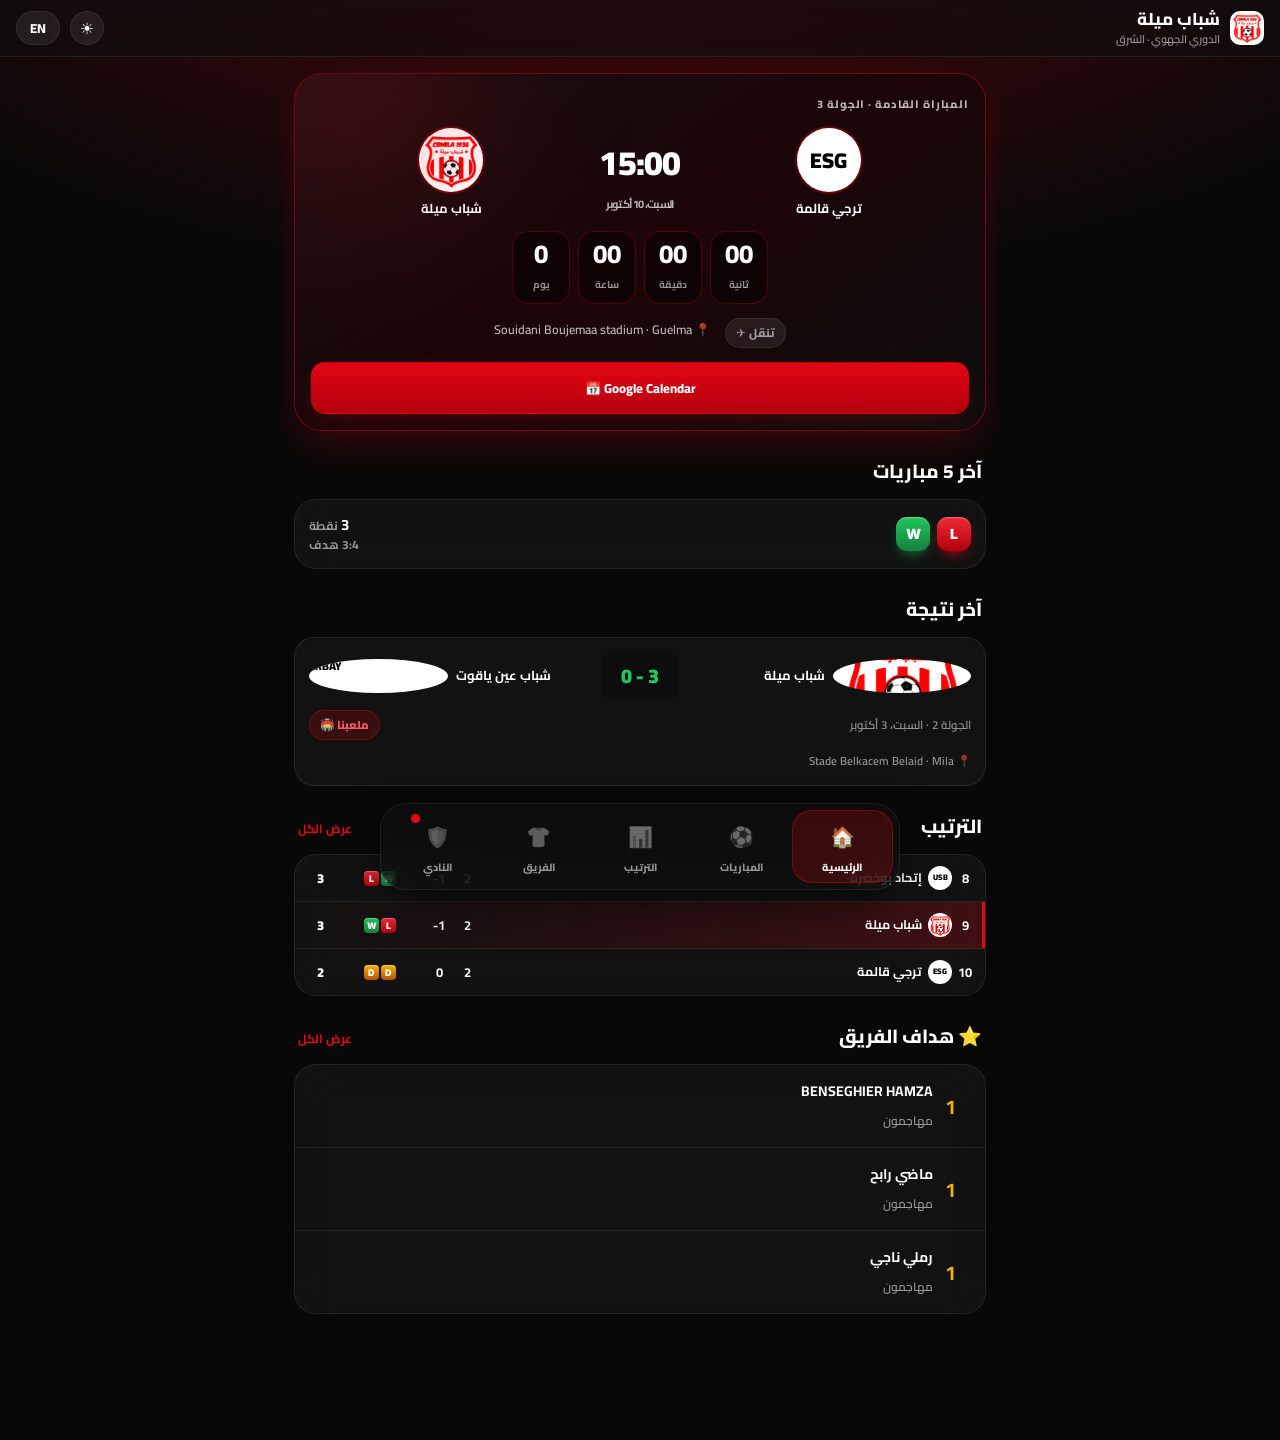
==== index.html @ 0d2068d2 "Add files via upload" ====
<!DOCTYPE html>
<html lang="ar" dir="rtl" data-theme="dark">
<head>
<meta charset="utf-8">
<meta name="viewport" content="width=device-width,initial-scale=1,viewport-fit=cover">
<meta name="theme-color" content="#080808">
<link rel="manifest" href="./manifest.webmanifest">
<script defer src="./config.js"></script>
<meta name="apple-mobile-web-app-capable" content="yes">
<meta name="mobile-web-app-capable" content="yes">
<meta name="apple-mobile-web-app-title" content="CBM Mila">
<meta name="apple-mobile-web-app-status-bar-style" content="black-translucent">
<title>شباب ميلة · CBM Mila</title>
<script>try{var _t=JSON.parse(localStorage.getItem("CBM_MILA_APP_V9")||"{}").theme;if(_t)document.documentElement.dataset.theme=_t}catch(e){}</script>
<link rel="icon" href="[data-uri]">
<link rel="apple-touch-icon" href="./apple-touch-icon.png">
<link rel="preconnect" href="https://fonts.googleapis.com"><link rel="preconnect" href="https://fonts.gstatic.com" crossorigin>
<link href="https://fonts.googleapis.com/css2?family=Cairo:wght@400;600;700;800;900&family=Inter:wght@400;500;600;700;800&display=swap" rel="stylesheet">
<style>
:root{--bg:#080808;--bg2:#111;--card:rgba(255,255,255,.045);--card2:rgba(255,255,255,.075);--line:rgba(255,255,255,.08);--tx:#fff;--mu:rgba(255,255,255,.56);--red:#E30613;--red2:#B4000D;--glow:rgba(227,6,19,.35);--w:#22c55e;--d:#f5b301;--l:#E30613;--gold:#f5b301;--nav:rgba(14,14,14,.72);--f:'Cairo',system-ui,sans-serif;--st:env(safe-area-inset-top,0px);--sb:env(safe-area-inset-bottom,0px)}
[data-theme=light]{--bg:#f4f4f6;--bg2:#fff;--card:rgba(255,255,255,.8);--card2:#fff;--line:rgba(0,0,0,.08);--tx:#0b0b0c;--mu:rgba(0,0,0,.55);--glow:rgba(227,6,19,.2);--nav:rgba(255,255,255,.8)}
html[lang=en]{--f:'Inter',system-ui,sans-serif}
[data-theme=light] .sc,[data-theme=light] .cd div,[data-theme=light] .st div{background:rgba(0,0,0,.06)}
*{box-sizing:border-box;margin:0;-webkit-tap-highlight-color:transparent}
html,body{background:var(--bg);color:var(--tx);font-family:var(--f);-webkit-font-smoothing:antialiased;overscroll-behavior-y:none}
body{min-height:100vh;user-select:none;-webkit-user-select:none;padding-bottom:calc(86px + var(--sb));
background:radial-gradient(120% 50% at 50% -10%,var(--glow),transparent 60%),var(--bg);background-repeat:no-repeat}
a{color:inherit;text-decoration:none}button{font:inherit;color:inherit;background:none;border:0;cursor:pointer}
.num{font-variant-numeric:tabular-nums;direction:ltr;unicode-bidi:isolate;display:inline-block}
header{position:sticky;top:0;z-index:30;padding:calc(10px + var(--st)) 16px 10px;display:flex;align-items:center;gap:10px;background:var(--nav);backdrop-filter:blur(20px) saturate(1.6);-webkit-backdrop-filter:blur(20px) saturate(1.6);border-bottom:1px solid var(--line)}
header img{width:34px;height:34px;border-radius:10px;object-fit:contain;background:#fff;padding:2px}
.brand{flex:1;line-height:1.1}.brand b{font-size:17px;font-weight:800;display:block}.brand small{font-size:11px;color:var(--mu);font-weight:600}

.pill{height:34px;min-width:44px;padding:0 12px;border-radius:99px;background:var(--card2);border:1px solid var(--line);font-weight:800;font-size:13px;display:grid;place-items:center;transition:transform .15s}
.pill:active,.press:active{transform:scale(.97)}.pill.ic{width:34px;min-width:34px;padding:0;font-size:16px}
main{width:100%;max-width:720px;margin:0 auto;padding:16px 14px;padding-inline:14px;box-sizing:border-box;overflow-x:hidden;overflow-x:clip;animation:in .35s cubic-bezier(.2,.8,.2,1)}
@keyframes in{from{opacity:0;transform:translateY(8px)}}
.h2{display:flex;align-items:center;justify-content:space-between;margin:22px 4px 10px;font-weight:800;font-size:19px}.h2 small{font-size:12px;color:var(--red);font-weight:700}
.glass{background:var(--card);border:1px solid var(--line);border-radius:22px;backdrop-filter:blur(20px);-webkit-backdrop-filter:blur(20px)}
.hero{position:relative;overflow:hidden;padding:20px 16px 16px;border-radius:28px;background:linear-gradient(145deg,#121212 0%,#1c0507 50%,#0d0d0d 100%);border:1px solid rgba(227,6,19,.45);box-shadow:0 16px 40px -10px rgba(227,6,19,.3);color:#fff}.hero .crest{box-shadow:0 0 0 2px rgba(227,6,19,.35)}.hero .lab,.hero .mid small,.hero .meta{color:rgba(255,255,255,.7)}.hero .cd div{background:rgba(0,0,0,.45);border:1px solid rgba(227,6,19,.3)}
.hero:before{content:"";position:absolute;width:260px;height:260px;border-radius:50%;background:var(--red);filter:blur(90px);opacity:.25;top:-130px;inset-inline-end:-80px}
.lab{font-size:11px;font-weight:800;letter-spacing:.08em;text-transform:uppercase;color:var(--mu)}
.vs{display:grid;grid-template-columns:minmax(0,1fr) auto minmax(0,1fr);align-items:center;gap:8px;text-align:center;margin:14px 0}
.tm{display:flex;flex-direction:column;align-items:center;gap:8px;font-weight:700;font-size:13px;line-height:1.25;min-width:0;overflow-wrap:anywhere}
.crest.cbm{background:#fff var(--logo) center/82% no-repeat}.crest{border-radius:50%;object-fit:contain;background:#fff;display:grid;place-items:center;color:#000;font-weight:900;flex:none;overflow:hidden}
.mid{font-size:34px;font-weight:900;letter-spacing:-.02em}.mid small{display:block;font-size:11px;color:var(--mu);font-weight:700}
.cd{display:flex;justify-content:center;gap:8px;margin:6px 0 14px;direction:ltr}
.cd div{min-width:58px;padding:9px 0 6px;border-radius:16px;background:rgba(0,0,0,.35);border:1px solid var(--line);text-align:center}
.cd b{display:block;font-size:26px;font-weight:800;line-height:1;font-variant-numeric:tabular-nums}.cd i{font-style:normal;font-size:10px;color:var(--mu);font-weight:700}
.meta{display:flex;flex-wrap:wrap;gap:6px 14px;justify-content:center;font-size:12.5px;color:var(--mu);font-weight:600}
.tag{display:inline-flex;align-items:center;gap:4px;padding:3px 10px;border-radius:99px;font-size:11.5px;font-weight:800}
.tag.h{background:rgba(227,6,19,.18);color:#ff5a63;border:1px solid rgba(227,6,19,.4)}.tag.a{background:var(--card2);color:var(--mu);border:1px solid var(--line)}
.btns{display:flex;gap:8px;margin-top:14px}.btn{flex:1;display:flex;align-items:center;justify-content:center;gap:6px;padding:13px 11px;border-radius:14px;font-weight:800;font-size:13px;text-align:center;background:var(--card2);border:1px solid var(--line);transition:transform .15s}
.btn:active{transform:scale(.97)}.btn.p{background:linear-gradient(180deg,var(--red),var(--red2));border-color:transparent;color:#fff;box-shadow:0 8px 24px -8px var(--glow)}
.form{display:flex;gap:7px}.f{width:34px;height:34px;border-radius:11px;display:grid;place-items:center;font-weight:900;font-size:14px;color:#fff;font-family:Inter,sans-serif;box-shadow:inset 0 1px 0 rgba(255,255,255,.3),0 6px 14px -6px currentColor}
.f.W{background:linear-gradient(180deg,#22c55e,#15803d);color:#16a34a}.f.D{background:linear-gradient(180deg,#f5b301,#b45309);color:#d97706}.f.L{background:linear-gradient(180deg,#ef2b36,#b4000d);color:#E30613}.f span{color:#fff}.f.s{width:15px;height:15px;border-radius:4px;font-size:9px;box-shadow:inset 0 1px 0 rgba(255,255,255,.3)}.mf5{display:flex;gap:2px;justify-content:center}
.frow{display:flex;align-items:center;justify-content:space-between;gap:10px;padding:14px}.fsum{font-size:12px;color:var(--mu);font-weight:700;text-align:end;line-height:1.5}.fsum b{color:var(--tx);font-size:15px}
.mi{display:block;width:100%;box-sizing:border-box;overflow:hidden;padding:13px 14px;margin-bottom:9px;border-radius:20px;background:var(--card);border:1px solid var(--line);transition:transform .15s,background .15s;cursor:pointer}
.mi:active{transform:scale(.97);background:var(--card2)}
.mr{display:grid;grid-template-columns:minmax(0,1fr) auto minmax(0,1fr);align-items:center;gap:8px}.mr .tm{flex-direction:row;font-size:13px}.mr .tm:last-child{flex-direction:row-reverse}
.mr .tm span{flex:1;text-align:start;min-width:0;overflow:hidden;display:-webkit-box;-webkit-line-clamp:2;-webkit-box-orient:vertical}.mr .tm:last-child span{text-align:end}
.sc{font-size:20px;font-weight:900;white-space:nowrap;min-width:76px;padding:6px 14px;display:inline-flex;justify-content:center;align-items:center;gap:4px;border-radius:12px;background:rgba(0,0,0,.28);font-variant-numeric:tabular-nums}.scr{display:flex;justify-content:center;align-items:center;gap:4px;white-space:nowrap}.sc.w{color:var(--w)}.sc.l{color:#ff4b55}.sc.d{color:var(--d)}.sc.t{font-size:13px;color:var(--mu)}
.mf{display:flex;justify-content:space-between;align-items:center;margin-top:10px;font-size:11.5px;color:var(--mu);font-weight:600;gap:8px}
.seg{display:flex;padding:4px;border-radius:16px;background:var(--card);border:1px solid var(--line);margin-bottom:14px;gap:4px}
.seg button{flex:1;padding:9px 4px;border-radius:12px;font-weight:800;font-size:13px;color:var(--mu);transition:all .2s}.seg button.on{background:var(--red);color:#fff;box-shadow:0 6px 18px -6px var(--glow)}
.chips{display:flex;gap:7px;overflow-x:auto;padding-bottom:12px;scrollbar-width:none}.chips::-webkit-scrollbar{display:none}
.chips button{flex:none;padding:8px 15px;border-radius:99px;background:var(--card);border:1px solid var(--line);font-weight:700;font-size:12.5px;color:var(--mu)}.chips button.on{background:var(--tx);color:var(--bg);border-color:transparent}
.tbl{overflow-x:auto;overflow-y:hidden;-webkit-overflow-scrolling:touch;overscroll-behavior-x:contain;scrollbar-width:none}.tbl::-webkit-scrollbar{display:none}.tr{display:grid;grid-template-columns:20px minmax(108px,1fr) 22px 28px 84px 30px;align-items:center;gap:3px;padding:11px 10px;min-width:327px;font-size:13px;font-weight:700;border-bottom:1px solid var(--line);text-align:center}
.tr:last-child{border:0}.tr.hd{font-size:11px;color:var(--mu);padding:10px 10px}.mf5{flex:none;min-width:84px}
@media(max-width:374px){.tr{grid-template-columns:18px minmax(94px,1fr) 20px 26px 78px 28px;gap:2px;padding:11px 8px;min-width:290px}.tr.hd{padding:10px 8px}.f.s{width:14px;height:14px;font-size:8.5px}.mf5{min-width:78px}.tr .cl span{font-size:12px}}.tr .cl{display:flex;align-items:center;gap:6px;text-align:start;min-width:0}.tr .cl .crest{flex:none}.tr .cl span{white-space:normal;overflow:visible;text-overflow:clip;overflow-wrap:break-word;line-height:1.3;font-size:12.5px}
.tr.me{background:linear-gradient(90deg,rgba(227,6,19,.22),transparent);box-shadow:inset 3px 0 var(--red)}[dir=rtl] .tr.me{background:linear-gradient(270deg,rgba(227,6,19,.22),transparent);box-shadow:inset -3px 0 var(--red)}.tr b{font-weight:900}.zone{width:4px;height:22px;border-radius:4px;background:var(--red);display:inline-block}
.grid{display:grid;grid-template-columns:1fr 1fr;gap:10px}
.pc{position:relative;overflow:hidden;padding:14px;border-radius:22px;background:var(--card);border:1px solid var(--line);min-height:150px;transition:transform .15s}.pc:active{transform:scale(.97)}
.pc .no{position:absolute;inset-inline-end:8px;top:-6px;font-size:76px;font-weight:900;font-family:Inter,sans-serif;color:var(--tx);opacity:.06;line-height:1}
.av img{position:absolute;inset:0;width:100%;height:100%;object-fit:cover}.av{position:relative;flex:none;width:46px;height:46px;border-radius:50%;background:linear-gradient(160deg,var(--red),#400);display:grid;place-items:center;font-weight:900;color:#fff;border:2px solid var(--line);overflow:hidden}
.pc h4{font-size:14px;font-weight:800;margin:10px 0 2px;line-height:1.3}.pc .ps{font-size:11.5px;color:var(--mu);font-weight:700}
.st{display:flex;gap:6px;margin-top:10px}.st div{flex:1;text-align:center;padding:6px 0;border-radius:11px;background:rgba(0,0,0,.25)}.st b{display:block;font-size:15px;font-weight:900}.st i{font-style:normal;font-size:9.5px;color:var(--mu);font-weight:700}
.gb{display:inline-flex;align-items:center;gap:3px;margin-top:6px;padding:2px 8px;border-radius:99px;font-size:10.5px;font-weight:800;color:#1a1200;background:linear-gradient(135deg,#ffe27a,var(--gold));box-shadow:0 0 14px rgba(245,179,1,.45)}
.row{display:flex;align-items:center;gap:12px;padding:13px 14px;border-bottom:1px solid var(--line)}.row:last-child{border:0}.row b{display:block;font-size:14px}.row small{color:var(--mu);font-weight:600;font-size:12px}
.sheet{position:fixed;inset:0;z-index:60;display:none;align-items:flex-end;background:rgba(0,0,0,.6);backdrop-filter:blur(6px)}.sheet.open{display:flex}
.sheet>div{overscroll-behavior:contain;width:100%;max-width:720px;margin:0 auto;max-height:90vh;overflow:auto;-webkit-overflow-scrolling:touch;padding:10px 16px calc(24px + var(--sb));border-radius:28px 28px 0 0;background:var(--bg2);border:1px solid var(--line);animation:up .3s cubic-bezier(.2,.8,.2,1)}
@keyframes up{from{transform:translateY(40%);opacity:0}}.grab{width:40px;height:5px;border-radius:9px;background:var(--line);margin:0 auto 14px}
.ev{display:flex;gap:10px;align-items:center;padding:9px 0;border-bottom:1px solid var(--line);font-size:13px;font-weight:600}.ev .mn{width:38px;color:var(--red);font-weight:800;direction:ltr}
nav{position:fixed;inset-inline:12px;bottom:calc(10px + var(--sb));z-index:40;max-width:520px;margin:0 auto;display:flex;padding:6px;border-radius:26px;background:var(--nav);backdrop-filter:blur(24px) saturate(1.8);-webkit-backdrop-filter:blur(24px) saturate(1.8);border:1px solid var(--line);box-shadow:0 20px 50px -10px rgba(0,0,0,.6)}
nav a{flex:1;display:flex;flex-direction:column;align-items:center;gap:2px;padding:8px 0 6px;border-radius:20px;font-size:10.5px;font-weight:800;color:var(--mu);transition:all .2s}nav a span{font-size:20px;filter:grayscale(1);opacity:.7}
nav a.on{color:var(--tx);background:rgba(227,6,19,.2);box-shadow:inset 0 0 0 1px rgba(227,6,19,.4)}nav a.on span{filter:none;opacity:1}nav a:active{transform:scale(.95)}
#toast{position:fixed;left:50%;bottom:calc(100px + var(--sb));transform:translate(-50%,20px);padding:11px 18px;border-radius:99px;background:var(--tx);color:var(--bg);font-weight:800;font-size:13px;opacity:0;pointer-events:none;transition:.3s;z-index:90}#toast.show{opacity:1;transform:translate(-50%,0)}
.empty{text-align:center;color:var(--mu);padding:40px 10px;font-weight:700}
[data-theme=light] .hero{background:linear-gradient(145deg,#ffffff 0%,#fff5f5 100%);border:1.5px solid rgba(227,6,19,.35);box-shadow:0 12px 32px -8px rgba(0,0,0,.08);color:#0b0b0c}
[data-theme=light] .hero:before{display:none}
[data-theme=light] .hero .lab{color:var(--red)}
[data-theme=light] .hero .mid{color:#0b0b0c}
[data-theme=light] .hero .mid small,[data-theme=light] .hero .meta{color:rgba(0,0,0,.72)}
[data-theme=light] .hero .crest{box-shadow:0 0 0 2px rgba(227,6,19,.3),0 4px 12px -4px rgba(0,0,0,.15)}
[data-theme=light] .hero .cd div{background:#fff;border:1px solid rgba(227,6,19,.3);box-shadow:0 4px 12px -6px rgba(0,0,0,.12)}
[data-theme=light] .hero .cd b{color:var(--red)}[data-theme=light] .hero .cd i{color:rgba(0,0,0,.6)}
[data-theme=light] .hero .tag.h{background:rgba(227,6,19,.1);color:#c4000e;border-color:rgba(227,6,19,.4)}
[data-theme=light] .hero .tag.a{background:rgba(0,0,0,.05);color:rgba(0,0,0,.7)}
[data-theme=light] .hero .btn:not(.p){background:#fff;border-color:rgba(0,0,0,.12);color:#0b0b0c}
@media(min-width:720px){body{padding-bottom:110px}}
.hero.md{border-color:#ff2a38;background:radial-gradient(120% 70% at 50% 0,#5a0008 0,#1c0204 55%,#060606 100%);box-shadow:0 0 0 1px #ff2a38,0 0 34px var(--glow),0 18px 50px -12px rgba(227,6,19,.7)}
.hero.md>*{position:relative;z-index:2}
.hero.md::before{content:"";position:absolute;inset:-25%;z-index:0;pointer-events:none;background:radial-gradient(40% 35% at 15% 85%,rgba(255,60,60,.55),transparent 70%),radial-gradient(35% 30% at 85% 80%,rgba(255,255,255,.28),transparent 70%),radial-gradient(45% 40% at 50% 95%,rgba(227,6,19,.75),transparent 72%),radial-gradient(30% 25% at 70% 20%,rgba(255,90,90,.3),transparent 70%);animation:smk 7s ease-in-out infinite alternate;will-change:transform}
.hero.md::after{content:"";position:absolute;inset:0;z-index:1;pointer-events:none;background:radial-gradient(85% 75% at 50% 45%,transparent 35%,rgba(0,0,0,.78) 100%),linear-gradient(180deg,rgba(0,0,0,.35),transparent 30%,rgba(0,0,0,.5));animation:flr 2.6s ease-in-out infinite alternate}
@keyframes smk{from{transform:translate3d(-4%,2%,0) scale(1)}to{transform:translate3d(4%,-3%,0) scale(1.1)}}
@keyframes flr{from{opacity:.82}to{opacity:1}}
.slg{display:block;width:max-content;max-width:100%;margin:2px auto 12px;padding:7px 26px;font-weight:900;font-size:clamp(21px,7vw,30px);line-height:1.3;color:#fff;background:linear-gradient(100deg,rgba(227,6,19,.2),var(--red) 10%,#b4000d 90%,rgba(227,6,19,.2));clip-path:polygon(2% 14%,98% 0,100% 86%,3% 100%);transform:rotate(-2deg);text-shadow:0 0 16px rgba(255,255,255,.55),0 3px 0 #6b0008}
.hero.md .crest{filter:drop-shadow(0 0 12px rgba(255,255,255,.6)) drop-shadow(0 4px 14px rgba(0,0,0,.85))}
.hero.md .tm{font-weight:900;text-shadow:0 2px 10px #000}
.hero.md .mid .num,.hero.md .mid small{text-shadow:0 2px 10px #000,0 0 3px #000}
.hero.md .mid .num{font-weight:900}
.hero.md .meta{background:rgba(0,0,0,.6);padding:7px 12px;border-radius:14px;color:#fff;text-shadow:0 1px 4px #000}
.hero.md .cd div{background:rgba(0,0,0,.78);border:1px solid rgba(255,255,255,.2)}.hero.md .cd b{color:#fff;text-shadow:0 0 12px rgba(255,42,56,.9)}
@media (prefers-reduced-motion:reduce){.hero.md::before,.hero.md::after,.mdb{animation:none}}.mdb{display:inline-block;margin-bottom:8px;padding:4px 14px;border-radius:99px;background:var(--red);color:#fff;font-weight:900;font-size:12.5px;animation:pls 1.8s infinite}.mdb.W{background:var(--w);animation:none}.mdb.D{background:var(--d);animation:none}.mdb.L{background:var(--l,#ef4444);animation:none}@keyframes pls{50%{opacity:.65}}
.ccta{display:flex;align-items:center;gap:12px;width:100%;padding:16px;margin-bottom:14px;border-radius:22px;color:#fff;font-weight:900;font-size:16px;text-align:start;background:linear-gradient(135deg,#b4000d,#e30613 55%,#7a0008);border:1px solid rgba(255,255,255,.25);animation:cpl 1.9s infinite}.ccta small{display:block;margin-top:2px;font-weight:700;font-size:12px;opacity:.85}
@keyframes cpl{0%{box-shadow:0 0 0 0 rgba(227,6,19,.65)}75%,100%{box-shadow:0 0 0 14px rgba(227,6,19,0)}}
.cm{position:fixed;inset:0;z-index:80;display:none;align-items:center;justify-content:center;padding:16px;background:rgba(0,0,0,.75)}.cm.open{display:flex}
.cmb{width:100%;max-width:480px;max-height:92vh;overflow:auto;padding:18px;border-radius:26px;background:var(--bg2);border:1px solid var(--line);color:var(--tx)}
.cmb h3{margin:0 0 4px;font-size:18px;font-weight:900}.cmb input{width:100%;margin-top:10px;padding:14px;border-radius:14px;border:1px solid var(--line);background:var(--card2);color:var(--tx);font:inherit;font-weight:700;font-size:16px}.cmb input.er{border-color:var(--red)}
.cmb img{display:block;width:100%;height:auto;margin-top:10px;border-radius:14px}.cmb .btns.v{flex-direction:column}
#nav a{position:relative}.pdot{position:absolute;top:4px;inset-inline-end:24%;width:9px;height:9px;border-radius:50%;background:var(--red);animation:pls 1.4s infinite}
@media (prefers-reduced-motion:reduce){.ccta,.pdot{animation:none}}
.ib{position:fixed;inset-inline:12px;bottom:calc(86px + var(--sb));z-index:45;max-width:496px;margin:0 auto;display:none;align-items:center;gap:10px;padding:10px 12px;border-radius:18px;background:var(--bg2);border:1px solid var(--red);color:var(--tx);font-weight:800;font-size:13px;box-shadow:0 8px 30px rgba(0,0,0,.5)}.ib.on{display:flex}.ib span{flex:1}.ib .btn{flex:none;margin:0;padding:9px 14px}#ib-x{padding:6px 8px;color:var(--mu)}
.cerr{margin:8px 0 0;color:#ff6b6b;font-size:12.5px;font-weight:700}
</style>
</head>
<body>
<header><img id="logo" src="[data-uri]" alt=""><div class="brand"><b id="bt"></b><small id="bs"></small></div><button class="pill ic press" id="theme" aria-label="Theme">☀️</button><button class="pill press" id="lang">EN</button></header>
<main id="app"></main>
<nav id="nav"></nav>
<div class="sheet" id="sheet"><div id="sbody"></div></div>
<div class="cm" id="cm"><div class="cmb" id="cmb"></div></div>
<div class="ib" id="ib"><span></span><button class="btn p" id="ib-go"></button><button id="ib-x" aria-label="close">✕</button></div>
<div id="toast"></div>
<script>
const D0={"schemaVersion":3,"lastUpdated":"2026-10-04T13:00:00+01:00","sourceUrls":{"club":"https://www.lirf.dz/ar/club/733","ranking":"https://www.lirf.dz/ar/ranking","player":"https://www.lirf.dz/ar/player/{id}","match":"https://www.lirf.dz/ar/match/{id}","calendar":"https://www.lirf.dz/ar/calendar"},"sourceMeta":{"seasonId":"6","seasonName":"2026/2027","competitionId":"4275","competitionAr":"شرق","competitionLatin":"Ligue Inter-Régions Group East","timezone":"Africa/Algiers","palette":{"primary":"#e30613","white":"#FFFFFF","black":"#000000"},"relegationPlaces":0},"club":{"id":"733","name":{"ar":"شباب ميلة","latin":"CBM Mila"},"short":"CBM","city":"Mila","country":"Algeria","logo":"https://www.lirf.dz/clubs-logos/733-1656234689.png","stadium":{"name":"—","ar":"لا يوجد ملعب مرتبط رسميًا بملف النادي على LIRF","source":"LIRF club profile — no associated stadium"}},"staff":[{"id":"staff-1","name":{"ar":"بلعريبي سعيد","latin":"سعيد بلعريبي","en":"سعيد بلعريبي"},"role":{"ar":"مدرب أكابر","en":"Head coach"},"nationality":"الجزائر","photoUrl":"https://www.lirf.dz/person-image/155316-1669552530.jpg"},{"id":"staff-2","name":{"ar":"قياس محمد","latin":"قياس محمد","en":"قياس محمد"},"role":{"ar":"1er Entr. Adjoint Séniors","en":"Assistant coach"},"nationality":"الجزائر","photoUrl":"https://www.lirf.dz/person-image/612169-1772740180.jpg"},{"id":"staff-3","name":{"ar":"يحياوي الوليد","latin":"يحياوي الوليد","en":"يحياوي الوليد"},"role":{"ar":"مدرب حراس أكابر","en":"Goalkeeper coach"},"nationality":"الجزائر","photoUrl":"https://www.lirf.dz/person-image/59277-1664706356.jpg"},{"id":"staff-4","name":{"ar":"مسعي أسامة","latin":"مسعي أسامة","en":"مسعي أسامة"},"role":{"ar":"محضر بدني أكابر","en":"Fitness coach"},"nationality":"الجزائر","photoUrl":"https://www.lirf.dz/person-image/498704-1738235237.jpg"}],"players":[{"id":"43091","shirt":1,"name":{"ar":"حميدي محمد بهاء الدين","latin":"حميدي محمد بهاء الدين","en":"حميدي محمد بهاء الدين"},"position":"GK","birthDate":"2001-07-05","approxAge":null,"nationality":"الجزائر","photoUrl":"https://www.lirf.dz/licence-photo/photo-pro-870947-1789843107.png","sourceUrl":"https://www.lirf.dz/ar/player/43091","lastFetchedAt":null},{"id":"62230","shirt":30,"name":{"ar":"شابونية حسام","latin":"شابونية حسام","en":"شابونية حسام"},"position":"GK","birthDate":"1997-01-21","approxAge":null,"nationality":"الجزائر","photoUrl":"https://www.lirf.dz/licence-photo/photo-pro-870975-1789845765.png","sourceUrl":"https://www.lirf.dz/ar/player/62230","lastFetchedAt":null},{"id":"129241","shirt":16,"name":{"ar":"مقيرد عمر","latin":"مقيرد عمر","en":"مقيرد عمر"},"position":"GK","birthDate":"2006-09-06","approxAge":null,"nationality":"الجزائر","photoUrl":"https://www.lirf.dz/licence-photo/photo-pro-871473-1789845435.png","sourceUrl":"https://www.lirf.dz/ar/player/129241","lastFetchedAt":null},{"id":"72760","shirt":2,"name":{"ar":"فقراوي بلقاسم","latin":"فقراوي بلقاسم","en":"فقراوي بلقاسم"},"position":"DEF","birthDate":null,"approxAge":22,"nationality":"الجزائر","photoUrl":"https://www.lirf.dz/licence-photo/photo-pro-870950-1789843145.png","sourceUrl":"https://www.lirf.dz/ar/player/72760","lastFetchedAt":null},{"id":"42007","shirt":3,"name":{"ar":"زكور اسامة","latin":"زكور اسامة","en":"زكور اسامة"},"position":"DEF","birthDate":null,"approxAge":30,"nationality":"الجزائر","photoUrl":"https://www.lirf.dz/licence-photo/photo-pro-873472-1789845963.png","sourceUrl":"https://www.lirf.dz/ar/player/42007","lastFetchedAt":null},{"id":"36975","shirt":4,"name":{"ar":"قلبوزة بلقاسم","latin":"قلبوزة بلقاسم","en":"قلبوزة بلقاسم"},"position":"DEF","birthDate":"1996-05-14","approxAge":null,"nationality":"الجزائر","photoUrl":"https://www.lirf.dz/licence-photo/photo-pro-870953-1789845132.png","sourceUrl":"https://www.lirf.dz/ar/player/36975","lastFetchedAt":null},{"id":"46519","shirt":5,"name":{"ar":"بولدياب بلال","latin":"بولدياب بلال","en":"بولدياب بلال"},"position":"DEF","birthDate":null,"approxAge":37,"nationality":"الجزائر","photoUrl":"https://www.lirf.dz/licence-photo/photo-pro-870955-1789845155.png","sourceUrl":"https://www.lirf.dz/ar/player/46519","lastFetchedAt":null},{"id":"58378","shirt":20,"name":{"ar":"بن يحي سراج الدين","latin":"بن يحي سراج الدين","en":"بن يحي سراج الدين"},"position":"DEF","birthDate":"2005-08-15","approxAge":null,"nationality":"الجزائر","photoUrl":"https://www.lirf.dz/licence-photo/photo-pro-870969-1789845542.png","sourceUrl":"https://www.lirf.dz/ar/player/58378","lastFetchedAt":null},{"id":"44171","shirt":22,"name":{"ar":"بن لعريبي سليمان","latin":"بن لعريبي سليمان","en":"بن لعريبي سليمان"},"position":"DEF","birthDate":"1993-10-30","approxAge":null,"nationality":"الجزائر","photoUrl":"https://www.lirf.dz/licence-photo/photo-pro-870971-1789845612.png","sourceUrl":"https://www.lirf.dz/ar/player/44171","lastFetchedAt":null},{"id":"47553","shirt":24,"name":{"ar":"بودابة برهان","latin":"بودابة برهان","en":"بودابة برهان"},"position":"DEF","birthDate":null,"approxAge":28,"nationality":"الجزائر","photoUrl":"https://www.lirf.dz/licence-photo/photo-pro-870972-1789845640.png","sourceUrl":"https://www.lirf.dz/ar/player/47553","lastFetchedAt":null},{"id":"42302","shirt":6,"name":{"ar":"عابد واسيم","latin":"عابد واسيم","en":"عابد واسيم"},"position":"MID","birthDate":"2001-06-03","approxAge":null,"nationality":"الجزائر","photoUrl":"https://www.lirf.dz/licence-photo/photo-pro-873470-1789846014.png","sourceUrl":"https://www.lirf.dz/ar/player/42302","lastFetchedAt":null},{"id":"40940","shirt":8,"name":{"ar":"سياب يوسف إسلام","latin":"سياب يوسف إسلام","en":"سياب يوسف إسلام"},"position":"MID","birthDate":null,"approxAge":32,"nationality":"الجزائر","photoUrl":"https://www.lirf.dz/licence-photo/photo-pro-870961-1789845276.png","sourceUrl":"https://www.lirf.dz/ar/player/40940","lastFetchedAt":null},{"id":"377274","shirt":10,"name":{"ar":"عقبي بن حدوش حسن","latin":"عقبي بن حدوش حسن","en":"عقبي بن حدوش حسن"},"position":"MID","birthDate":"1989-08-17","approxAge":null,"nationality":"الجزائر","photoUrl":null,"sourceUrl":"https://www.lirf.dz/ar/player/377274","lastFetchedAt":null},{"id":"52968","shirt":14,"name":{"ar":"عتامنة محمد عصام","latin":"عتامنة محمد عصام","en":"عتامنة محمد عصام"},"position":"MID","birthDate":"1995-06-08","approxAge":null,"nationality":"الجزائر","photoUrl":"https://www.lirf.dz/licence-photo/photo-pro-870963-1789845335.png","sourceUrl":"https://www.lirf.dz/ar/player/52968","lastFetchedAt":null},{"id":"69852","shirt":15,"name":{"ar":"قيرة إسماعيل","latin":"قيرة إسماعيل","en":"قيرة إسماعيل"},"position":"MID","birthDate":"1994-07-12","approxAge":null,"nationality":"الجزائر","photoUrl":"https://www.lirf.dz/licence-photo/photo-pro-870965-1789845401.png","sourceUrl":"https://www.lirf.dz/ar/player/69852","lastFetchedAt":null},{"id":"14596","shirt":19,"name":{"ar":"قدور عبد المالك","latin":"قدور عبد المالك","en":"قدور عبد المالك"},"position":"MID","birthDate":null,"approxAge":21,"nationality":"الجزائر","photoUrl":"https://www.lirf.dz/licence-photo/photo-pro-870968-1789845520.png","sourceUrl":"https://www.lirf.dz/ar/player/14596","lastFetchedAt":null},{"id":"48886","shirt":25,"name":{"ar":"مبرك محمد تاج الدين","latin":"مبرك محمد تاج الدين","en":"مبرك محمد تاج الدين"},"position":"MID","birthDate":null,"approxAge":34,"nationality":"الجزائر","photoUrl":"https://www.lirf.dz/licence-photo/photo-pro-870973-1789845664.png","sourceUrl":"https://www.lirf.dz/ar/player/48886","lastFetchedAt":null},{"id":"130839","shirt":26,"name":{"ar":"بوقصبة وسيم","latin":"بوقصبة وسيم","en":"بوقصبة وسيم"},"position":"MID","birthDate":"2005-09-04","approxAge":null,"nationality":"الجزائر","photoUrl":"https://www.lirf.dz/licence-photo/photo-pro-870974-1789845706.png","sourceUrl":"https://www.lirf.dz/ar/player/130839","lastFetchedAt":null},{"id":"51430","shirt":27,"name":{"ar":"شريبط ابراهيم","latin":"شريبط ابراهيم","en":"شريبط ابراهيم"},"position":"MID","birthDate":null,"approxAge":32,"nationality":"الجزائر","photoUrl":"https://www.lirf.dz/licence-photo/photo-pro-871467-1789845737.png","sourceUrl":"https://www.lirf.dz/ar/player/51430","lastFetchedAt":null},{"id":"129258","shirt":28,"name":{"ar":"جزار عبد العالي","latin":"جزار عبد العالي","en":"جزار عبد العالي"},"position":"MID","birthDate":"2006-08-17","approxAge":null,"nationality":"الجزائر","photoUrl":null,"sourceUrl":"https://www.lirf.dz/ar/player/129258","lastFetchedAt":null},{"id":"52586","shirt":7,"name":{"ar":"بن الطيب رامي","latin":"بن الطيب رامي","en":"بن الطيب رامي"},"position":"FW","birthDate":"2004-04-11","approxAge":null,"nationality":"الجزائر","photoUrl":"https://www.lirf.dz/licence-photo/photo-pro-870959-1789845210.png","sourceUrl":"https://www.lirf.dz/ar/player/52586","lastFetchedAt":null},{"id":"40725","shirt":9,"name":{"ar":"BENSEGHIER HAMZA","latin":"HAMZA BENSEGHIER","en":"HAMZA BENSEGHIER"},"position":"FW","birthDate":"2002-02-23","approxAge":24,"nationality":"الجزائر","photoUrl":"https://www.lirf.dz/licence-photo/photo-pro-870962-1789845311.png","sourceUrl":"https://www.lirf.dz/ar/player/40725","lastFetchedAt":"2026-10-04T00:00:00+01:00"},{"id":"51990","shirt":11,"name":{"ar":"خابية صلاح الدين","latin":"خابية صلاح الدين","en":"خابية صلاح الدين"},"position":"FW","birthDate":null,"approxAge":33,"nationality":"الجزائر","photoUrl":"https://www.lirf.dz/licence-photo/photo-pro-870964-1789845365.png","sourceUrl":"https://www.lirf.dz/ar/player/51990","lastFetchedAt":null},{"id":"49698","shirt":17,"name":{"ar":"رملي ناجي","latin":"رملي ناجي","en":"رملي ناجي"},"position":"FW","birthDate":null,"approxAge":33,"nationality":"الجزائر","photoUrl":"https://www.lirf.dz/licence-photo/photo-pro-870966-1789845457.png","sourceUrl":"https://www.lirf.dz/ar/player/49698","lastFetchedAt":null},{"id":"43990","shirt":18,"name":{"ar":"ماضي رابح","latin":"ماضي رابح","en":"ماضي رابح"},"position":"FW","birthDate":null,"approxAge":24,"nationality":"الجزائر","photoUrl":"https://www.lirf.dz/licence-photo/photo-pro-870967-1789845497.png","sourceUrl":"https://www.lirf.dz/ar/player/43990","lastFetchedAt":null},{"id":"58346","shirt":21,"name":{"ar":"لعطيوي وسيم","latin":"لعطيوي وسيم","en":"لعطيوي وسيم"},"position":"FW","birthDate":"2000-04-03","approxAge":null,"nationality":"الجزائر","photoUrl":"https://www.lirf.dz/licence-photo/photo-pro-870970-1789845579.png","sourceUrl":"https://www.lirf.dz/ar/player/58346","lastFetchedAt":null},{"id":"51164","shirt":23,"name":{"ar":"دغموش رابح","latin":"دغموش رابح","en":"دغموش رابح"},"position":"FW","birthDate":null,"approxAge":34,"nationality":"الجزائر","photoUrl":"https://www.lirf.dz/licence-photo/photo-pro-874562-1789845991.png","sourceUrl":"https://www.lirf.dz/ar/player/51164","lastFetchedAt":null}],"opponents":[{"id":"651","name":{"ar":"امل عين مليلة","latin":"ASM Ain M'lila","en":"ASM Ain M'lila"},"short":"ASM","logo":"https://www.lirf.dz/clubs-logos/651-1642066952.png"},{"id":"728","name":{"ar":"شباب عين فكرون","latin":"CRB Ain Fekroun","en":"CRB Ain Fekroun"},"short":"CRBAF","logo":"https://www.lirf.dz/clubs-logos/728-1656232557.png"},{"id":"734","name":{"ar":"شباب عين ياقوت","latin":"CRB Ain Yagout","en":"CRB Ain Yagout"},"short":"CRBAY","logo":"https://www.lirf.dz/clubs-logos/734-1656234945.png"},{"id":"997","name":{"ar":"شباب الميلية","latin":"CRBE Milia","en":"CRBE Milia"},"short":"CRBE","logo":"https://www.lirf.dz/clubs-logos/997-1663798648.png"},{"id":"1036","name":{"ar":"شباب الرياضي بلدية فرجيوة","latin":"CRB Ferdjioua","en":"CRB Ferdjioua"},"short":"CRBF","logo":"https://www.lirf.dz/clubs-logos/1036-1729464250.png"},{"id":"727","name":{"ar":"شباب قايس","latin":"CRB Kais","en":"CRB Kais"},"short":"CRBK","logo":"https://www.lirf.dz/clubs-logos/727-1656232290.png"},{"id":"849","name":{"ar":"النجم الرياضي فرفوس بئر العاتر","latin":"ESF Bir El Ater","en":"ESF Bir El Ater"},"short":"ESFBEA","logo":"https://www.lirf.dz/clubs-logos/849-1661335046.png"},{"id":"736","name":{"ar":"ترجي قالمة","latin":"ES Guelma","en":"ES Guelma"},"short":"ESG","logo":"https://www.lirf.dz/clubs-logos/736-1693664135.png"},{"id":"937","name":{"ar":"النادي الرياضي وفاق سوق اهراس","latin":"ES Souk Ahras","en":"ES Souk Ahras"},"short":"ESSA","logo":"https://www.lirf.dz/clubs-logos/937-1661430750.png"},{"id":"891","name":{"ar":"إتحاد سدراتة","latin":"IRB Sedrata","en":"IRB Sedrata"},"short":"IRBS","logo":"https://www.lirf.dz/clubs-logos/891-1661419194.png"},{"id":"731","name":{"ar":"شباب عين كرشة","latin":"JB Ain Kercha","en":"JB Ain Kercha"},"short":"JBAK","logo":"https://www.lirf.dz/clubs-logos/731-1656233831.png"},{"id":"732","name":{"ar":"نصر الفجوج","latin":"NASR El Fedjoudj","en":"NASR El Fedjoudj"},"short":"NASR","logo":"https://www.lirf.dz/clubs-logos/732-1660840984.png"},{"id":"729","name":{"ar":"نجم تازوقاغت","latin":"NRB Tazouguert","en":"NRB Tazouguert"},"short":"NRBT","logo":"https://www.lirf.dz/clubs-logos/729-1656233034.png"},{"id":"884","name":{"ar":"إتحاد بوخضرة","latin":"US Boukhadra","en":"US Boukhadra"},"short":"USB","logo":"https://www.lirf.dz/clubs-logos/884-1661417821.png"},{"id":"823","name":{"ar":"اتحاد الفوبور","latin":"USF Constantine","en":"USF Constantine"},"short":"USFC","logo":"https://www.lirf.dz/clubs-logos/823-1662314683.png"}],"matches":[{"id":"226403","round":1,"kickoff":"2026-09-26T16:00:00+01:00","venue":"Stade de Ferdjioua, Ferdjioua","home":"1036","away":"733","status":"finished","score":{"home":4,"away":0},"referees":["قويشيش عبد الكريم","LAZIZI","ZAIDI Redha"],"events":[{"minute":44,"type":"goal","team":"1036","playerId":null,"playerName":"خنطيط اسامة بشير"},{"minute":55,"type":"goal","team":"1036","playerId":null,"playerName":"خنطيط اسامة بشير"},{"minute":76,"type":"goal","team":"1036","playerId":null,"playerName":"زوقار ادريس"},{"minute":88,"type":"goal","team":"1036","playerId":null,"playerName":"زوقار ادريس"},{"minute":14,"type":"yellow","team":"733","playerId":"72760","playerName":null},{"minute":42,"type":"yellow","team":"733","playerId":"46519","playerName":null},{"minute":45,"type":"sub-in","team":"733","playerId":"377274","playerName":null,"relatedPlayerId":"48886","relatedPlayerName":null},{"minute":45,"type":"sub-out","team":"733","playerId":"48886","playerName":null,"relatedPlayerId":"377274","relatedPlayerName":null},{"minute":65,"type":"sub-in","team":"733","playerId":"51990","playerName":null,"relatedPlayerId":"72760","relatedPlayerName":null},{"minute":65,"type":"sub-out","team":"733","playerId":"72760","playerName":null,"relatedPlayerId":"51990","relatedPlayerName":null},{"minute":65,"type":"sub-in","team":"733","playerId":"14596","playerName":null,"relatedPlayerId":"40940","relatedPlayerName":null},{"minute":65,"type":"sub-out","team":"733","playerId":"40940","playerName":null,"relatedPlayerId":"14596","relatedPlayerName":null},{"minute":82,"type":"sub-in","team":"733","playerId":"43990","playerName":null,"relatedPlayerId":"49698","relatedPlayerName":null},{"minute":82,"type":"sub-out","team":"733","playerId":"49698","playerName":null,"relatedPlayerId":"43990","relatedPlayerName":null}],"lineups":{"home":{"starters":[],"bench":[],"coach":null},"away":{"starters":[{"playerId":"43091"},{"playerId":"72760"},{"playerId":"42007"},{"playerId":"46519"},{"playerId":"58378"},{"playerId":"44171"},{"playerId":"40940"},{"playerId":"48886"},{"playerId":"51430"},{"playerId":"40725"},{"playerId":"49698"}],"bench":[{"playerId":"36975"},{"playerId":"377274"},{"playerId":"51990"},{"playerId":"69852"},{"playerId":"43990"},{"playerId":"14596"},{"playerId":"51164"},{"playerId":"47553"},{"playerId":"62230"}],"coach":null}},"detailFetchedAt":"2026-10-04T00:00:00+01:00","lastDetailCheck":"2026-10-04T00:00:00+01:00"},{"id":"226410","round":2,"kickoff":"2026-10-03T15:00:00+01:00","venue":"Stade Belkacem Belaid, Mila","home":"733","away":"734","status":"finished","score":{"home":3,"away":0},"referees":["غواس يونس","مري مبروك","TEBANI Abdelhak"],"events":[{"minute":25,"type":"goal","team":"733","playerId":"40725","playerName":null},{"minute":57,"type":"goal","team":"733","playerId":"49698","playerName":null},{"minute":67,"type":"goal","team":"733","playerId":"43990","playerName":null},{"minute":45,"type":"sub-in","team":"733","playerId":"43990","playerName":null,"relatedPlayerId":"51990","relatedPlayerName":null},{"minute":45,"type":"sub-out","team":"733","playerId":"51990","playerName":null,"relatedPlayerId":"43990","relatedPlayerName":null},{"minute":45,"type":"sub-in","team":"733","playerId":"47553","playerName":null,"relatedPlayerId":"42007","relatedPlayerName":null},{"minute":45,"type":"sub-out","team":"733","playerId":"42007","playerName":null,"relatedPlayerId":"47553","relatedPlayerName":null},{"minute":76,"type":"sub-in","team":"733","playerId":"51164","playerName":null,"relatedPlayerId":"49698","relatedPlayerName":null},{"minute":76,"type":"sub-out","team":"733","playerId":"49698","playerName":null,"relatedPlayerId":"51164","relatedPlayerName":null},{"minute":78,"type":"sub-in","team":"733","playerId":"51430","playerName":null,"relatedPlayerId":"40725","relatedPlayerName":null},{"minute":78,"type":"sub-out","team":"733","playerId":"40725","playerName":null,"relatedPlayerId":"51430","relatedPlayerName":null},{"minute":85,"type":"sub-in","team":"733","playerId":"14596","playerName":null,"relatedPlayerId":"377274","relatedPlayerName":null},{"minute":85,"type":"sub-out","team":"733","playerId":"377274","playerName":null,"relatedPlayerId":"14596","relatedPlayerName":null}],"lineups":{"home":{"starters":[{"playerId":"43091"},{"playerId":"42007"},{"playerId":"36975"},{"playerId":"46519"},{"playerId":"58378"},{"playerId":"377274"},{"playerId":"48886"},{"playerId":"40940"},{"playerId":"40725"},{"playerId":"51990"},{"playerId":"49698"}],"bench":[{"playerId":"72760"},{"playerId":"51164"},{"playerId":"51430"},{"playerId":"62230"},{"playerId":"47553"},{"playerId":"44171"},{"playerId":"14596"},{"playerId":"43990"},{"playerId":"69852"}],"coach":"بلعريبي سعيد"},"away":{"starters":[{"playerName":"بلقاسم بوزيدة شراف الدين"},{"playerName":"سيليني محمد نوفل"},{"playerName":"زكور أحمد"},{"playerName":"صغير شمس الدين"},{"playerName":"قارح مصعب رائد الأمة"},{"playerName":"عليوة معاذ"},{"playerName":"بن جدو محمد أنيس"},{"playerName":"بالة رضا"},{"playerName":"بن دحمان عيسى"},{"playerName":"مغراوي عبد العزيز"},{"playerName":"عقيب وائل"}],"bench":[{"playerName":"لخزوم عاصم تقي الدين"},{"playerName":"لعماري إياد المأمون"},{"playerName":"بروال منصف"},{"playerName":"موفق طه معاذ"},{"playerName":"سعدي محمد نضال"},{"playerName":"أمزيان لخضر"},{"playerName":"عليوة اشرف"},{"playerName":"عواب أيوب"},{"playerName":"مرزوق فراس"}],"coach":"وسار فاتح"}},"detailFetchedAt":"2026-10-04T00:00:00+01:00","lastDetailCheck":"2026-10-04T00:00:00+01:00"},{"id":"226417","round":3,"kickoff":"2026-10-10T15:00:00+01:00","venue":"Souidani Boujemaa stadium, Guelma","home":"736","away":"733","status":"scheduled","score":null,"referees":[],"events":[],"lineups":{"home":{"starters":[],"bench":[],"coach":null},"away":{"starters":[],"bench":[],"coach":null}},"detailFetchedAt":null,"lastDetailCheck":null},{"id":"226424","round":4,"kickoff":null,"venue":null,"home":"733","away":"729","status":"scheduled","score":null,"referees":[],"events":[],"lineups":{"home":{"starters":[],"bench":[],"coach":null},"away":{"starters":[],"bench":[],"coach":null}},"detailFetchedAt":null,"lastDetailCheck":null},{"id":"226431","round":5,"kickoff":null,"venue":null,"home":"891","away":"733","status":"scheduled","score":null,"referees":[],"events":[],"lineups":{"home":{"starters":[],"bench":[],"coach":null},"away":{"starters":[],"bench":[],"coach":null}},"detailFetchedAt":null,"lastDetailCheck":null},{"id":"226438","round":6,"kickoff":null,"venue":null,"home":"733","away":"731","status":"scheduled","score":null,"referees":[],"events":[],"lineups":{"home":{"starters":[],"bench":[],"coach":null},"away":{"starters":[],"bench":[],"coach":null}},"detailFetchedAt":null,"lastDetailCheck":null},{"id":"226445","round":7,"kickoff":null,"venue":null,"home":"823","away":"733","status":"scheduled","score":null,"referees":[],"events":[],"lineups":{"home":{"starters":[],"bench":[],"coach":null},"away":{"starters":[],"bench":[],"coach":null}},"detailFetchedAt":null,"lastDetailCheck":null},{"id":"226452","round":8,"kickoff":null,"venue":null,"home":"733","away":"884","status":"scheduled","score":null,"referees":[],"events":[],"lineups":{"home":{"starters":[],"bench":[],"coach":null},"away":{"starters":[],"bench":[],"coach":null}},"detailFetchedAt":null,"lastDetailCheck":null},{"id":"226461","round":9,"kickoff":null,"venue":null,"home":"733","away":"937","status":"scheduled","score":null,"referees":[],"events":[],"lineups":{"home":{"starters":[],"bench":[],"coach":null},"away":{"starters":[],"bench":[],"coach":null}},"detailFetchedAt":null,"lastDetailCheck":null},{"id":"226470","round":10,"kickoff":null,"venue":null,"home":"732","away":"733","status":"scheduled","score":null,"referees":[],"events":[],"lineups":{"home":{"starters":[],"bench":[],"coach":null},"away":{"starters":[],"bench":[],"coach":null}},"detailFetchedAt":null,"lastDetailCheck":null},{"id":"226479","round":11,"kickoff":null,"venue":null,"home":"733","away":"727","status":"scheduled","score":null,"referees":[],"events":[],"lineups":{"home":{"starters":[],"bench":[],"coach":null},"away":{"starters":[],"bench":[],"coach":null}},"detailFetchedAt":null,"lastDetailCheck":null},{"id":"226488","round":12,"kickoff":null,"venue":null,"home":"651","away":"733","status":"scheduled","score":null,"referees":[],"events":[],"lineups":{"home":{"starters":[],"bench":[],"coach":null},"away":{"starters":[],"bench":[],"coach":null}},"detailFetchedAt":null,"lastDetailCheck":null},{"id":"226497","round":13,"kickoff":null,"venue":null,"home":"733","away":"997","status":"scheduled","score":null,"referees":[],"events":[],"lineups":{"home":{"starters":[],"bench":[],"coach":null},"away":{"starters":[],"bench":[],"coach":null}},"detailFetchedAt":null,"lastDetailCheck":null},{"id":"226506","round":14,"kickoff":null,"venue":null,"home":"728","away":"733","status":"scheduled","score":null,"referees":[],"events":[],"lineups":{"home":{"starters":[],"bench":[],"coach":null},"away":{"starters":[],"bench":[],"coach":null}},"detailFetchedAt":null,"lastDetailCheck":null},{"id":"226515","round":15,"kickoff":null,"venue":null,"home":"733","away":"849","status":"scheduled","score":null,"referees":[],"events":[],"lineups":{"home":{"starters":[],"bench":[],"coach":null},"away":{"starters":[],"bench":[],"coach":null}},"detailFetchedAt":null,"lastDetailCheck":null},{"id":"226523","round":16,"kickoff":null,"venue":null,"home":"733","away":"1036","status":"scheduled","score":null,"referees":[],"events":[],"lineups":{"home":{"starters":[],"bench":[],"coach":null},"away":{"starters":[],"bench":[],"coach":null}},"detailFetchedAt":null,"lastDetailCheck":null},{"id":"226530","round":17,"kickoff":null,"venue":null,"home":"734","away":"733","status":"scheduled","score":null,"referees":[],"events":[],"lineups":{"home":{"starters":[],"bench":[],"coach":null},"away":{"starters":[],"bench":[],"coach":null}},"detailFetchedAt":null,"lastDetailCheck":null},{"id":"226537","round":18,"kickoff":null,"venue":null,"home":"733","away":"736","status":"scheduled","score":null,"referees":[],"events":[],"lineups":{"home":{"starters":[],"bench":[],"coach":null},"away":{"starters":[],"bench":[],"coach":null}},"detailFetchedAt":null,"lastDetailCheck":null},{"id":"226544","round":19,"kickoff":null,"venue":null,"home":"729","away":"733","status":"scheduled","score":null,"referees":[],"events":[],"lineups":{"home":{"starters":[],"bench":[],"coach":null},"away":{"starters":[],"bench":[],"coach":null}},"detailFetchedAt":null,"lastDetailCheck":null},{"id":"226551","round":20,"kickoff":null,"venue":null,"home":"733","away":"891","status":"scheduled","score":null,"referees":[],"events":[],"lineups":{"home":{"starters":[],"bench":[],"coach":null},"away":{"starters":[],"bench":[],"coach":null}},"detailFetchedAt":null,"lastDetailCheck":null},{"id":"226558","round":21,"kickoff":null,"venue":null,"home":"731","away":"733","status":"scheduled","score":null,"referees":[],"events":[],"lineups":{"home":{"starters":[],"bench":[],"coach":null},"away":{"starters":[],"bench":[],"coach":null}},"detailFetchedAt":null,"lastDetailCheck":null},{"id":"226565","round":22,"kickoff":null,"venue":null,"home":"733","away":"823","status":"scheduled","score":null,"referees":[],"events":[],"lineups":{"home":{"starters":[],"bench":[],"coach":null},"away":{"starters":[],"bench":[],"coach":null}},"detailFetchedAt":null,"lastDetailCheck":null},{"id":"226572","round":23,"kickoff":null,"venue":null,"home":"884","away":"733","status":"scheduled","score":null,"referees":[],"events":[],"lineups":{"home":{"starters":[],"bench":[],"coach":null},"away":{"starters":[],"bench":[],"coach":null}},"detailFetchedAt":null,"lastDetailCheck":null},{"id":"226581","round":24,"kickoff":null,"venue":null,"home":"937","away":"733","status":"scheduled","score":null,"referees":[],"events":[],"lineups":{"home":{"starters":[],"bench":[],"coach":null},"away":{"starters":[],"bench":[],"coach":null}},"detailFetchedAt":null,"lastDetailCheck":null},{"id":"226590","round":25,"kickoff":null,"venue":null,"home":"733","away":"732","status":"scheduled","score":null,"referees":[],"events":[],"lineups":{"home":{"starters":[],"bench":[],"coach":null},"away":{"starters":[],"bench":[],"coach":null}},"detailFetchedAt":null,"lastDetailCheck":null},{"id":"226599","round":26,"kickoff":null,"venue":null,"home":"727","away":"733","status":"scheduled","score":null,"referees":[],"events":[],"lineups":{"home":{"starters":[],"bench":[],"coach":null},"away":{"starters":[],"bench":[],"coach":null}},"detailFetchedAt":null,"lastDetailCheck":null},{"id":"226608","round":27,"kickoff":null,"venue":null,"home":"733","away":"651","status":"scheduled","score":null,"referees":[],"events":[],"lineups":{"home":{"starters":[],"bench":[],"coach":null},"away":{"starters":[],"bench":[],"coach":null}},"detailFetchedAt":null,"lastDetailCheck":null},{"id":"226617","round":28,"kickoff":null,"venue":null,"home":"997","away":"733","status":"scheduled","score":null,"referees":[],"events":[],"lineups":{"home":{"starters":[],"bench":[],"coach":null},"away":{"starters":[],"bench":[],"coach":null}},"detailFetchedAt":null,"lastDetailCheck":null},{"id":"226626","round":29,"kickoff":null,"venue":null,"home":"733","away":"728","status":"scheduled","score":null,"referees":[],"events":[],"lineups":{"home":{"starters":[],"bench":[],"coach":null},"away":{"starters":[],"bench":[],"coach":null}},"detailFetchedAt":null,"lastDetailCheck":null},{"id":"226635","round":30,"kickoff":null,"venue":null,"home":"849","away":"733","status":"scheduled","score":null,"referees":[],"events":[],"lineups":{"home":{"starters":[],"bench":[],"coach":null},"away":{"starters":[],"bench":[],"coach":null}},"detailFetchedAt":null,"lastDetailCheck":null}],"standings":[{"position":1,"clubId":"891","played":2,"wins":2,"draws":0,"losses":0,"goalsFor":6,"goalsAgainst":1,"goalDifference":5,"points":6,"adjustedPoints":6,"official":true},{"position":2,"clubId":"732","played":2,"wins":2,"draws":0,"losses":0,"goalsFor":2,"goalsAgainst":0,"goalDifference":2,"points":6,"adjustedPoints":6,"official":true},{"position":3,"clubId":"1036","played":2,"wins":1,"draws":1,"losses":0,"goalsFor":4,"goalsAgainst":0,"goalDifference":4,"points":4,"adjustedPoints":4,"official":true},{"position":4,"clubId":"823","played":2,"wins":1,"draws":1,"losses":0,"goalsFor":2,"goalsAgainst":1,"goalDifference":1,"points":4,"adjustedPoints":4,"official":true},{"position":5,"clubId":"731","played":2,"wins":1,"draws":1,"losses":0,"goalsFor":1,"goalsAgainst":0,"goalDifference":1,"points":4,"adjustedPoints":4,"official":true},{"position":6,"clubId":"997","played":1,"wins":1,"draws":0,"losses":0,"goalsFor":3,"goalsAgainst":0,"goalDifference":3,"points":3,"adjustedPoints":3,"official":true},{"position":7,"clubId":"727","played":1,"wins":1,"draws":0,"losses":0,"goalsFor":2,"goalsAgainst":1,"goalDifference":1,"points":3,"adjustedPoints":3,"official":true},{"position":8,"clubId":"733","played":2,"wins":1,"draws":0,"losses":1,"goalsFor":3,"goalsAgainst":4,"goalDifference":-1,"points":3,"adjustedPoints":3,"official":true},{"position":9,"clubId":"884","played":2,"wins":1,"draws":0,"losses":1,"goalsFor":3,"goalsAgainst":4,"goalDifference":-1,"points":3,"adjustedPoints":3,"official":true},{"position":10,"clubId":"937","played":2,"wins":0,"draws":2,"losses":0,"goalsFor":1,"goalsAgainst":1,"goalDifference":0,"points":2,"adjustedPoints":2,"official":true},{"position":11,"clubId":"736","played":2,"wins":0,"draws":2,"losses":0,"goalsFor":1,"goalsAgainst":1,"goalDifference":0,"points":2,"adjustedPoints":2,"official":true},{"position":12,"clubId":"849","played":2,"wins":0,"draws":1,"losses":1,"goalsFor":1,"goalsAgainst":2,"goalDifference":-1,"points":1,"adjustedPoints":1,"official":true},{"position":13,"clubId":"728","played":2,"wins":0,"draws":0,"losses":2,"goalsFor":1,"goalsAgainst":3,"goalDifference":-2,"points":0,"adjustedPoints":0,"official":true},{"position":14,"clubId":"729","played":2,"wins":0,"draws":0,"losses":2,"goalsFor":1,"goalsAgainst":3,"goalDifference":-2,"points":0,"adjustedPoints":0,"official":true},{"position":15,"clubId":"734","played":2,"wins":0,"draws":0,"losses":2,"goalsFor":0,"goalsAgainst":4,"goalDifference":-4,"points":0,"adjustedPoints":0,"official":true},{"position":16,"clubId":"651","played":2,"wins":0,"draws":0,"losses":2,"goalsFor":0,"goalsAgainst":6,"goalDifference":-6,"points":0,"adjustedPoints":0,"official":true}]};
const LOGO = document.getElementById('logo')?.src || '',CBM='733',KEY='CBM_MILA_APP_V9';
document.documentElement.style.setProperty('--logo',LOGO?`url("${LOGO}")`:'none');
const L={ar:{home:'الرئيسية',matches:'المباريات',table:'الترتيب',squad:'الفريق',club:'النادي',next:'المباراة القادمة',last:'آخر نتيجة',form:'آخر 5 مباريات',upc:'القادمة',res:'النتائج',all:'الكل',hm:'ملعبنا 🏟️',aw:'تنقل ✈️',tbd:'يحدد لاحقًا',day:'يوم',hr:'ساعة',min:'دقيقة',sec:'ثانية',cal:'أضف للتقويم 📅',gcal:'Google Calendar',fm:'آخر النتائج',share:'مشاركة',pts:'نقطة',goals:'هدف',top:'⭐ هداف الفريق',apps:'مشاركات',mins:'دقيقة',round:'الجولة',ref:'الحكام',ev:'أحداث المباراة',xi:'التشكيلة الأساسية',bench:'البدلاء',staff:'الطاقم الفني',set:'الإعدادات',theme:'الوضع الفاتح / الداكن',refresh:'تحديث البيانات',install:'تثبيت التطبيق',view:'عرض الكل',pos:{ALL:'الكل',GK:'حراس',DEF:'مدافعون',MID:'وسط',FW:'مهاجمون'},ok:'تم التحديث',off:'تعذر التحديث، تأكد من الاتصال بالإنترنت',noM:'لا توجد مباريات',tl:'الدوري الجهوي · الشرق',pl:'لعب',gd:'فارق',copied:'تم النسخ',sub:'تبديل',gl:'هدف',yc:'بطاقة صفراء',rc:'بطاقة حمراء',wins:'فوز',dr:'تعادل',ls:'خسارة',sp:'ترتيب الفريق',tm:'المباراة',md_day:'يوم المباراة 🔥',md_now:'المباراة الآن ⚽',md_wait:'بانتظار النتيجة ⏳',recap:'ملخص المباراة',won:'فوز',drew:'تعادل',lost:'خسارة',scorers:'مسجلو الأهداف',nat:'الجنسية',born:'تاريخ الميلاد',age:'سنة',ast:'تمريرات حاسمة',plog:'سجل المباريات',back:'رجوع',nop:'لم يشارك بعد',ccta:'استخرج بطاقة المناصر الرسمية 🔴⚪',cphd:'اكتب اسمك واللقب كما تريده على البطاقة',cphd2:'احصل على رقمك وبطاقتك الرقمية الخاصة',cname:'الاسم واللقب',cgo:'إصدار البطاقة',cdl:'تحميل البطاقة الرسمية (PNG)',cmy:'بطاقتي الرسمية',cview:'عرض وتحميل البطاقة',csave:'إذا لم يبدأ التحميل: اضغط مطولاً على الصورة ثم احفظها',cdup:'هذا الاسم مسجّل مسبقًا، ولكل مناصر بطاقة واحدة فقط. إن كانت لديك بطاقة فاستعدها برقمها.',cnet:'تعذّر الاتصال بالسجل. تأكد من الإنترنت وحاول مجددًا.',crest:'لدي بطاقة مسبقًا — استعادتها',crsh:'أدخل اسمك كما سجّلته ورقم بطاقتك',crsg:'استعادة البطاقة',crsf:'لم نجد بطاقة بهذا الاسم وهذا الرقم.',cpriv:'سيُسجَّل اسمك ورقم بطاقتك لدى إدارة النادي.',ibmsg:'ثبّت تطبيق شباب ميلة على هاتفك 📲',ibios:'للتثبيت: اضغط زر المشاركة ثم «إضافة إلى الشاشة الرئيسية»',ibgo:'تثبيت'},
en:{home:'Home',matches:'Matches',table:'Table',squad:'Squad',club:'Club',next:'Next match',last:'Latest result',form:'Last 5 games',upc:'Upcoming',res:'Results',all:'All',hm:'Home 🏟️',aw:'Away ✈️',tbd:'TBD',day:'Days',hr:'Hrs',min:'Min',sec:'Sec',cal:'Add to Calendar 📅',gcal:'Google Calendar',fm:'Form',share:'Share',pts:'pts',goals:'Goals',top:'⭐ Top scorer',apps:'Apps',mins:'Mins',round:'Round',ref:'Referees',ev:'Match events',xi:'Starting XI',bench:'Bench',staff:'Coaching staff',set:'Settings',theme:'Light / Dark theme',refresh:'Refresh data',install:'Install app',view:'View all',pos:{ALL:'All',GK:'Keepers',DEF:'Defenders',MID:'Midfield',FW:'Forwards'},ok:'Updated',off:'Update failed — check your connection',noM:'No matches',tl:'Ligue Inter-Régions · East',pl:'P',gd:'GD',copied:'Copied',sub:'Sub',gl:'Goal',yc:'Yellow card',rc:'Red card',wins:'W',dr:'D',ls:'L',sp:'Standing',tm:'Match',md_day:'Match day 🔥',md_now:'Match in progress ⚽',md_wait:'Awaiting result ⏳',recap:'Match recap',won:'Win',drew:'Draw',lost:'Loss',scorers:'Scorers',nat:'Nationality',born:'Date of birth',age:'yrs',ast:'Assists',plog:'Match log',back:'Back',nop:'No appearances yet',ccta:'Get your official supporter card 🔴⚪',cphd:'Enter your full name as it will appear on the card',cphd2:'Get your own serial number and digital card',cname:'Full name',cgo:'Issue my card',cdl:'Download official card (PNG)',cmy:'My official card',cview:'View & download card',csave:'If the download does not start: long-press the image and save it',cdup:'This name is already registered; each supporter gets one card only. If you already have a card, restore it with its number.',cnet:'Could not reach the registry. Check your connection and try again.',crest:'I already have a card — restore it',crsh:'Enter your name as registered and your card number',crsg:'Restore card',crsf:'No card found for this name and number.',cpriv:'Your name and card number will be recorded by the club.',ibmsg:'Install the CBM Mila app on your phone 📲',ibios:'To install: tap Share, then “Add to Home Screen”',ibgo:'Install'}};
const S={lang:'ar',theme:'dark',tab:'upc',pos:'ALL',data:D0,C:null};
const t=k=>L[S.lang][k]??L.ar[k]??k;
const $=id=>document.getElementById(id);
const esc=v=>String(v??'').replace(/[&<>"']/g,c=>({'&':'&amp;','<':'&lt;','>':'&gt;','"':'&quot;',"'":'&#39;'}[c]));
const nm=x=>x?(S.lang==='ar'?(x.name?.ar||x.name?.latin):(x.name?.latin&&/[A-Za-z]/.test(x.name.latin)?x.name.latin:x.name?.en||x.name?.ar))||'—':'—';
const club=id=>String(id)===CBM?S.data.club:(S.data.opponents||[]).find(c=>String(c.id)===String(id))||null;
const ply=id=>(S.data.players||[]).find(p=>String(p.id)===String(id))||null;
const ini=n=>String(n||'?').trim().split(/\s+/).slice(0,2).map(x=>x[0]).join('').toUpperCase();
const avatar=(n,u,z)=>`<span class="av" style="width:${z}px;height:${z}px"><span>${esc(ini(n))}</span>${u?`<img src="${esc(u)}" loading="lazy" alt="" onerror="this.remove()">`:''}</span>`;
function crest(id,z=36){if(String(id)===CBM&&LOGO)return `<span class="crest cbm" style="width:${z}px;height:${z}px"></span>`;const c=club(id),src=String(id)===CBM?LOGO:c?.logo;const fb=esc(c?.short||ini(nm(c)));
return src?`<img class="crest" width="${z}" height="${z}" loading="lazy" src="${esc(src)}" alt="" onerror="this.outerHTML='<span class=\\'crest\\' style=\\'width:${z}px;height:${z}px;font-size:${z/3}px\\'>${fb}</span>'">`:`<span class="crest" style="width:${z}px;height:${z}px;font-size:${z/3}px">${fb}</span>`}
const loc=()=>S.lang==='ar'?'ar-DZ-u-nu-latn':'en-GB';
const okD=v=>!!v&&!isNaN(new Date(v));
const fD=v=>okD(v)?new Intl.DateTimeFormat(loc(),{timeZone:'Africa/Algiers',weekday:'short',day:'numeric',month:'short'}).format(new Date(v)):t('tbd');
const fT=v=>okD(v)?new Intl.DateTimeFormat(loc(),{timeZone:'Africa/Algiers',hour:'2-digit',minute:'2-digit',hour12:false}).format(new Date(v)):'--:--';
function venue(raw){const p=String(raw||'').split(',').map(x=>x.trim()).filter(Boolean);return{name:p[0]||'—',city:p.slice(1).join(', ')}}
const isH=m=>String(m.home)===CBM;
function res(m){if(!m.score)return null;const a=isH(m)?m.score.home:m.score.away,b=isH(m)?m.score.away:m.score.home;return a>b?'W':a<b?'L':'D'}
/* ONE computation per render cycle */
function calc(){const d=S.data,st={};(d.players||[]).forEach(p=>st[p.id]={id:String(p.id),apps:0,min:0,g:0,y:0,r:0,a:0,log:[]}),hasA=0;
const all=(d.matches||[]).slice().sort((a,b)=>a.round-b.round);
const fin=all.filter(m=>m.status==='finished'&&m.score);
fin.forEach(m=>{const lu=m.lineups?.[isH(m)?'home':'away'],ev=(m.events||[]).filter(e=>String(e.team)===CBM),out={},inn={};
ev.forEach(e=>{const s=st[e.playerId];if(e.type==='sub-out')out[e.playerId]=e.minute;if(e.type==='sub-in')inn[e.playerId]=e.minute;if(s){if(e.type==='goal')s.g++;if(e.type==='yellow')s.y++;if(e.type==='red')s.r++}if(e.type==='goal'&&e.assistPlayerId&&st[e.assistPlayerId]){st[e.assistPlayerId].a++;hasA=1}});
(lu?.starters||[]).forEach(x=>{const s=st[x.playerId];if(s){const q=out[x.playerId]??90;s.apps++;s.min+=q;s.log.push({m,min:q})}});
Object.keys(inn).forEach(id=>{const s=st[id];if(s){const q=Math.max(0,90-inn[id]);s.apps++;s.min+=q;s.log.push({m,min:q})}})});
const mx=Math.max(0,...Object.values(st).map(s=>s.g));
const top=new Set(mx>0?Object.values(st).filter(s=>s.g===mx).map(s=>s.id):[]);
const byTime=fin.slice().sort((a,b)=>new Date(a.kickoff||0)-new Date(b.kickoff||0));
const cf={};(d.standings||[]).forEach(r=>cf[String(r.clubId)]={W:r.wins||0,D:r.draws||0,L:r.losses||0,k:[]});
byTime.forEach(m=>[m.home,m.away].forEach(id=>{const c=cf[String(id)];if(!c)return;const h=String(m.home)===String(id),a=h?m.score.home:m.score.away,b=h?m.score.away:m.score.home;c.k.push(a>b?'W':a<b?'L':'D')}));
const fm={};Object.keys(cf).forEach(id=>{const c=cf[id],rem={W:c.W,D:c.D,L:c.L};c.k.forEach(r=>rem[r]--);fm[id]=['W','D','L'].flatMap(x=>Array(Math.max(0,rem[x])).fill(x)).concat(c.k).slice(-5)});
const form=byTime.slice(-5),next=all.find(m=>m.status!=='finished'),last=byTime[byTime.length-1]||null;
let pts=0,gf=0,ga=0;form.forEach(m=>{const r=res(m);pts+=r==='W'?3:r==='D'?1:0;gf+=isH(m)?m.score.home:m.score.away;ga+=isH(m)?m.score.away:m.score.home});
return{st,top,all,fin,form,fm,next,last,pts,gf,ga,hasA}}
const gb=id=>S.C.top.has(String(id))?`<span class="gb">${t('top')}</span>`:'';
const star=id=>S.C.top.has(String(id))?' ⭐':'';
function pName(e){const p=e.playerId?ply(e.playerId):null;return p?nm(p)+star(p.id):(e.playerName||'—')}
function formHtml(){return `<div class="form">${S.C.form.map(m=>{const r=res(m);return `<div class="f ${r}"><span>${r}</span></div>`}).join('')||'<span class="lab">—</span>'}</div>`}
const scr=s=>`<span>${s.home}</span><span>-</span><span>${s.away}</span>`;
const mid=m=>m.score?`<div class="scr">${scr(m.score)}</div>`:`<div class="num">${fT(m.kickoff)}</div>`;
function tag(m){return isH(m)?`<span class="tag h">${t('hm')}</span>`:`<span class="tag a">${t('aw')}</span>`}
function mItem(m){const r=res(m),v=venue(m.venue),cls=r==='W'?'w':r==='L'?'l':r==='D'?'d':'t';
return `<a class="mi" data-m="${esc(m.id)}"><div class="mr"><div class="tm">${crest(m.home,34)}<span>${esc(nm(club(m.home)))}</span></div>
<div class="sc ${cls}">${m.score?scr(m.score):`<span class="num">${fT(m.kickoff)}</span>`}</div><div class="tm">${crest(m.away,34)}<span>${esc(nm(club(m.away)))}</span></div></div>
<div class="mf"><span>${t('round')} ${m.round} · ${fD(m.kickoff)}</span>${tag(m)}</div><div class="mf"><span>📍 ${esc(v.name)}${v.city?' · '+esc(v.city):''}</span></div></a>`}
/* calendar */
const pad=n=>String(n).padStart(2,'0'),utc=d=>new Date(d).toISOString().replace(/[-:]/g,'').replace(/\.\d{3}Z$/,'Z');
function calData(m){const s=new Date(m.kickoff),e=new Date(s.getTime()+(m.durationMinutes||120)*6e4),v=venue(m.venue);
return{title:`${nm(club(m.home))} - ${nm(club(m.away))}`,s,e,loc:[v.name,v.city].filter(Boolean).join(', '),desc:`${t('round')} ${m.round} · ${t('tl')}`}}
function gcal(m){const c=calData(m);return 'https://calendar.google.com/calendar/render?'+new URLSearchParams({action:'TEMPLATE',text:c.title,dates:utc(c.s)+'/'+utc(c.e),details:c.desc,location:c.loc})}
const calBtns=m=>okD(m.kickoff)&&m.status!=='finished'?`<div class="btns"><a class="btn p" target="_blank" rel="noopener" href="${esc(gcal(m))}">${t('gcal')} 📅</a></div>`:'';
/* views */
function vHome(){const{next:n,last:l,form}=S.C,rows=(S.data.standings||[]).slice().sort((a,b)=>a.position-b.position),i=rows.findIndex(r=>String(r.clubId)===CBM),me=rows[i];
let h=recap();
if(n){const v=venue(n.venue),ph=mdPhase(n);h+=`<div class="hero${ph?' md':''}">${ph?`<div style="text-align:center"><span class="mdb">${t('md_'+ph)}</span></div><div class="slg">العام عام الطلعة 🔴⚪</div>`:''}<div class="lab">${t('next')} · ${t('round')} ${n.round}</div><div class="vs"><div class="tm">${crest(n.home,ph?88:64)}${esc(nm(club(n.home)))}</div><div class="mid">${mid(n)}<small>${fD(n.kickoff)}</small></div><div class="tm">${crest(n.away,ph?88:64)}${esc(nm(club(n.away)))}</div></div>
${okD(n.kickoff)&&ph!=='now'&&ph!=='wait'?`<div class="cd num"><div><b id="cd-d">0</b><i>${t('day')}</i></div><div><b id="cd-h">00</b><i>${t('hr')}</i></div><div><b id="cd-m">00</b><i>${t('min')}</i></div><div><b id="cd-s">00</b><i>${t('sec')}</i></div></div>`:''}
<div class="meta">${tag(n)}<span>📍 ${esc(v.name)}${v.city?' · '+esc(v.city):''}</span></div>${calBtns(n)}</div>`}
h+=`<div class="h2">${t('form')}</div><div class="glass frow">${formHtml()}<div class="fsum"><b class="num">${S.C.pts}</b> ${t('pts')}<br><span class="num">${S.C.gf}:${S.C.ga}</span> ${t('goals')}</div></div>`;
if(l&&!recap())h+=`<div class="h2">${t('last')}</div>${mItem(l)}`;
if(me){const sl=rows.slice(Math.max(0,Math.min(i-1,rows.length-3)),Math.max(0,Math.min(i-1,rows.length-3))+3);h+=`<div class="h2">${t('table')}<a href="#/table"><small>${t('view')}</small></a></div><div class="glass tbl">${sl.map(trow).join('')}</div>`}
const sc=Object.values(S.C.st).filter(s=>s.g>0).sort((a,b)=>b.g-a.g).slice(0,3);
if(sc.length)h+=`<div class="h2">${t('top')}<a href="#/squad"><small>${t('view')}</small></a></div><div class="glass">${sc.map(s=>{const p=ply(s.id);return `<div class="row"><b class="num" style="font-size:20px;color:var(--gold);width:26px">${s.g}</b><div><b>${esc(nm(p))}</b><small>${t('pos')[p?.position]||''}</small></div></div>`}).join('')}</div>`;
return h}
function vMatches(){const f=S.tab==='upc'?S.C.all.filter(m=>m.status!=='finished'):S.C.fin.slice().reverse();
return `<div class="seg"><button class="${S.tab==='upc'?'on':''}" data-tab="upc">${t('upc')}</button><button class="${S.tab==='res'?'on':''}" data-tab="res">${t('res')}</button></div>${f.map(mItem).join('')||`<div class="empty">${t('noM')}</div>`}`}
function trow(r){const me=String(r.clubId)===CBM;return `<div class="tr ${me?'me':''}"><span class="num">${r.position}</span><div class="cl">${crest(r.clubId,24)}<span>${esc(nm(club(r.clubId)))}</span></div><span class="num">${r.played}</span><span class="num">${r.goalDifference>0?'+':''}${r.goalDifference}</span><div class="mf5">${(S.C.fm[String(r.clubId)]||[]).map(x=>`<div class="f s ${x}"><span>${x}</span></div>`).join('')}</div><b class="num">${r.points}</b></div>`}
function vTable(){const rows=(S.data.standings||[]).slice().sort((a,b)=>a.position-b.position);
return `<div class="h2" style="margin-top:4px">${t('table')} <small>${esc(t('tl'))}</small></div><div class="glass tbl"><div class="tr hd"><span>#</span><span style="text-align:start">${t('club')}</span><span>${t('pl')}</span><span>${t('gd')}</span><span>${t('fm')}</span><span>${t('pts')}</span></div>${rows.map(trow).join('')||`<div class="empty">—</div>`}</div>`}
function vSquad(){const ps=(S.data.players||[]).filter(p=>S.pos==='ALL'||p.position===S.pos).sort((a,b)=>(S.C.st[b.id]?.g-S.C.st[a.id]?.g)||(a.shirt-b.shirt));
return `<div class="chips">${Object.keys(t('pos')).map(k=>`<button class="${S.pos===k?'on':''}" data-pos="${k}">${t('pos')[k]}</button>`).join('')}</div><div class="grid">${ps.map(p=>{const s=S.C.st[p.id]||{apps:0,min:0,g:0};
return `<a class="pc" href="#/player/${p.id}"><div class="no">${p.shirt??''}</div>${avatar(nm(p),p.photoUrl,46)}<h4>${esc(nm(p))}</h4><div class="ps">#${p.shirt??'–'} · ${t('pos')[p.position]||''}</div>${gb(p.id)}
<div class="st"><div><b class="num">${s.apps}</b><i>${t('apps')}</i></div><div><b class="num">${s.min}</b><i>${t('mins')}</i></div><div><b class="num">${s.g}</b><i>${t('gl')}</i></div></div></a>`}).join('')}</div>`}
const H24=864e5,winMs=m=>(m.durationMinutes||120)*6e4;
function mdPhase(m){if(!m||!okD(m.kickoff))return'';const d=new Date(m.kickoff).getTime()-Date.now();if(d>H24)return'';if(d>0)return'day';if(d>-winMs(m))return'now';if(d>-winMs(m)-3*36e5)return'wait';return''}
function recap(){const l=S.C.last;if(!l||!okD(l.kickoff))return'';if(Date.now()-new Date(l.kickoff).getTime()>winMs(l)+72*36e5)return'';
const r=res(l),k=r==='W'?'won':r==='L'?'lost':'drew',v=venue(l.venue),g={};
(l.events||[]).filter(e=>e.type==='goal'&&String(e.team)===CBM).forEach(e=>{const n=pName(e);(g[n]=g[n]||[]).push(e.minute)});
const sc=Object.entries(g).map(([n,ms])=>`<div class="ev"><span class="mn num">${ms.join("', ")}'</span>⚽ ${esc(n)}</div>`).join('');
return `<div class="hero"><div class="lab">${t('recap')} · ${t('round')} ${l.round}</div><div class="vs"><div class="tm">${crest(l.home,64)}${esc(nm(club(l.home)))}</div><div class="mid">${mid(l)}<small>${fD(l.kickoff)}</small></div><div class="tm">${crest(l.away,64)}${esc(nm(club(l.away)))}</div></div>
<div style="text-align:center;margin-top:10px"><span class="mdb ${r}">${t(k)}</span></div><div class="meta">${tag(l)}<span>📍 ${esc(v.name)}${v.city?' · '+esc(v.city):''}</span></div>${sc?`<div class="h2" style="font-size:15px;margin:12px 4px 4px">${t('scorers')}</div>${sc}`:''}</div>`}
function vPlayer(){const p=ply(location.hash.replace(/^#\/?/,'').split('/')[1]||''),back=`<div class="btns" style="margin:0 0 12px"><a class="btn" href="#/squad">${S.lang==='ar'?'→':'←'} ${t('back')}</a></div>`;
if(!p)return back+`<div class="empty">${t('noM')}</div>`;
const s=S.C.st[p.id]||{apps:0,min:0,g:0,y:0,r:0,a:0,log:[]};
const bd=okD(p.birthDate)?new Intl.DateTimeFormat(loc(),{timeZone:'UTC',day:'numeric',month:'long',year:'numeric'}).format(new Date(p.birthDate)):(p.approxAge?'~'+p.approxAge+' '+t('age'):'');
const info=[[t('nat'),p.nationality],[t('born'),bd]].filter(x=>x[1]),cell=(v,l)=>`<div><b class="num">${v}</b><i>${l}</i></div>`;
const lg=s.log.slice().sort((a,b)=>new Date(b.m.kickoff||0)-new Date(a.m.kickoff||0));
return back+`<div class="hero" style="text-align:center"><div style="display:flex;justify-content:center">${avatar(nm(p),p.photoUrl,96)}</div><h2 style="margin:10px 0 2px">${esc(nm(p))}</h2><div class="lab">#${p.shirt??'–'} · ${t('pos')[p.position]||''}</div>${gb(p.id)}
<div class="st">${cell(s.apps,t('apps'))}${cell(s.min,t('mins'))}${cell(s.g,t('gl'))}</div><div class="st">${S.C.hasA?cell(s.a,t('ast')):''}${cell(s.y,t('yc'))}${cell(s.r,t('rc'))}</div></div>
${info.length?`<div class="glass" style="margin-top:12px">${info.map(x=>`<div class="row"><div style="flex:1"><small>${x[0]}</small></div><b>${esc(x[1])}</b></div>`).join('')}</div>`:''}
<div class="h2">${t('plog')}</div>${lg.length?`<div class="glass">${lg.map(({m,min})=>{const o=isH(m)?m.away:m.home,r=res(m),ev=(m.events||[]).filter(e=>String(e.playerId)===String(p.id)),n=k=>ev.filter(e=>e.type===k).length;
return `<div class="row" data-m="${esc(m.id)}" style="cursor:pointer">${crest(o,32)}<div style="flex:1"><b>${esc(nm(club(o)))}</b><small>${fD(m.kickoff)} · ${t('round')} ${m.round}</small></div><div style="text-align:end"><b class="num" style="color:var(--${r==='W'?'w':r==='L'?'l':'d'})">${m.score.home}-${m.score.away}</b><small>${min}'${n('goal')?' ⚽'+n('goal'):''}${n('yellow')?' 🟨':''}${n('red')?' 🟥':''}</small></div></div>`}).join('')}</div>`:`<div class="empty">${t('nop')}</div>`}`}
function vClub(){const c=S.data.club;return cardBox()+`<div class="hero" style="text-align:center">${crest(CBM,84)}<h2 style="margin:12px 0 2px;font-weight:900">${esc(nm(c))}</h2><div class="lab">${esc(t('tl'))} · ${esc(S.data.sourceMeta?.seasonName||'')}</div></div>
<div class="h2">${t('staff')}</div><div class="glass">${(S.data.staff||[]).map(s=>`<div class="row">${avatar(S.lang==='ar'?s.name?.ar:(s.name?.latin||s.name?.ar),s.photoUrl,44)}<div><b>${esc(S.lang==='ar'?s.name?.ar:(s.name?.latin||s.name?.ar))}</b><small>${esc(s.role?.[S.lang]||s.role?.ar||'')}</small></div></div>`).join('')}</div>
<div class="h2">${t('set')}</div><div class="btns" style="flex-wrap:wrap"><button class="btn" id="b-theme">🌗 ${t('theme')}</button><button class="btn p" id="b-ref">🔄 ${t('refresh')}</button><button class="btn" id="b-inst" style="display:${S.inst?'block':'none'}">📲 ${t('install')}</button></div>
<p class="empty" style="font-size:11px">${esc(S.data.lastUpdated||'')}</p>`}
function vMatch(m){const v=venue(m.venue),ev=(m.events||[]).slice().sort((a,b)=>a.minute-b.minute).filter(e=>['goal','yellow','red','sub-in'].includes(e.type));
const lu=m.lineups?.[isH(m)?'home':'away'],names=a=>(a||[]).map(x=>{const p=ply(x.playerId);return p?`<div class="ev"><span class="mn">${p.shirt??''}</span>${esc(nm(p))}${star(p.id)}</div>`:''}).join('');
const ic={goal:'⚽','yellow':'🟨',red:'🟥','sub-in':'🔁'};
return `<div class="grab"></div><div class="vs"><div class="tm">${crest(m.home,56)}${esc(nm(club(m.home)))}</div><div class="mid">${mid(m)}<small>${fD(m.kickoff)}</small></div><div class="tm">${crest(m.away,56)}${esc(nm(club(m.away)))}</div></div>
<div class="meta">${tag(m)}<span>${t('round')} ${m.round}</span><span>📍 ${esc(v.name)}${v.city?' · '+esc(v.city):''}</span></div>${calBtns(m)}
${ev.length?`<div class="h2">${t('ev')}</div>${ev.map(e=>`<div class="ev"><span class="mn num">${e.minute}'</span>${ic[e.type]} ${esc(pName(e))}</div>`).join('')}`:''}
${lu?.starters?.length?`<div class="h2">${t('xi')}</div>${names(lu.starters)}<div class="h2">${t('bench')}</div>${names(lu.bench)}`:''}
${m.referees?.length?`<p class="empty" style="font-size:12px">${t('ref')}: ${esc(m.referees.join(' · '))}</p>`:''}
<div class="btns"><button class="btn" data-close>✕</button></div>`}
/* shell */
const TABS=[['home','🏠'],['matches','⚽'],['table','📊'],['squad','👕'],['club','🛡️']];
const rt=()=>(location.hash.replace(/^#\/?/,'')||'home').split('/')[0];
function render(){try{S.C=calc();const r=rt(),V={home:vHome,matches:vMatches,table:vTable,squad:vSquad,club:vClub,player:vPlayer}[r]||vHome;$('app').innerHTML=V();
$('nav').innerHTML=TABS.map(([k,i])=>`<a href="#/${k}" class="${k===(V===vHome?'home':r==='player'?'squad':r)?'on':''}"><span>${i}</span>${t(k)}${k==='club'&&!getCard()?'<u class="pdot"></u>':''}</a>`).join('');tick();if(S.open){const m=S.data.matches.find(x=>String(x.id)===S.open);if(m)$('sbody').innerHTML=vMatch(m);else closeM()}}catch(e){console.error(e);$('app').innerHTML='<div class="empty">⚠️ '+esc(e.message)+'</div>'}}
function shell(){document.title=S.lang==='ar'?'شباب ميلة · CBM Mila':'CBM Mila · Official App';$('theme').setAttribute('aria-label',S.lang==='ar'?'تبديل السمة':'Toggle theme');document.documentElement.lang=S.lang;document.documentElement.dir=S.lang==='ar'?'rtl':'ltr';document.documentElement.dataset.theme=S.theme;
$('lang').textContent=S.lang==='ar'?'EN':'AR';$('theme').textContent=S.theme==='dark'?'☀️':'🌙';$('bt').textContent=nm(S.data.club);$('bs').textContent=t('tl');document.querySelector('meta[name=theme-color]').content=S.theme==='dark'?'#080808':'#f4f4f6'}
function toast(m){const e=$('toast');e.textContent=m;e.classList.add('show');clearTimeout(toast.t);toast.t=setTimeout(()=>e.classList.remove('show'),2200)}
/* countdown: touches only 4 text nodes */
let cdT=0;function tick(){const n=S.C?.next;S.ph=mdPhase(n);cdT=n&&okD(n.kickoff)?new Date(n.kickoff).getTime():0;upd()}
function upd(){if(S.C?.next&&mdPhase(S.C.next)!==S.ph){render();return}if(!Number.isFinite(cdT)||!cdT)return;const e=document.getElementById('cd-d');if(!e)return;let s=Math.max(0,Math.floor((cdT-Date.now())/1e3));e.textContent=Math.floor(s/86400);s%=86400;
document.getElementById('cd-h').textContent=pad(Math.floor(s/3600));document.getElementById('cd-m').textContent=pad(Math.floor(s%3600/60));document.getElementById('cd-s').textContent=pad(s%60)}
setInterval(upd,1000);
function openM(id){const m=S.data.matches.find(x=>String(x.id)===String(id));if(!m)return;S.open=String(id);$('sbody').innerHTML=vMatch(m);$('sheet').classList.add('open')}
const closeM=()=>{S.open=null;$('sheet').classList.remove('open')};
document.addEventListener('click',e=>{const g=s=>e.target.closest(s);let x;
if(g('[data-close]')||e.target===$('sheet'))return closeM();
if(x=g('[data-m]'))return openM(x.dataset.m);
if(x=g('[data-tab]')){S.tab=x.dataset.tab;return render()}
if(x=g('[data-pos]')){S.pos=x.dataset.pos;return render()}
if(g('#b-theme'))return toggleTheme();if(g('[data-cnew]'))return cardForm();if(g('[data-cview]'))return cardShow(getCard());if(g('#c-go'))return cardIssue();if(g('#c-rg'))return cardRestoreGo();if(g('[data-crest]'))return cardRestore();if(g('#c-dl'))return cardDl();if(g('[data-cclose]')||e.target===$('cm'))return cmClose();
if(g('#b-ref'))return sync(true);
if(g('#b-inst')||g('#ib-go'))return install();if(g('#ib-x')){try{localStorage.setItem(IBK,Date.now())}catch(e){}return ibHide()}});
function toggleTheme(){S.theme=S.theme==='dark'?'light':'dark';save();shell()}
$('theme').addEventListener('click',toggleTheme);
$('lang').addEventListener('click',()=>{S.lang=S.lang==='ar'?'en':'ar';save();shell();render()});
addEventListener('keydown',e=>{if(e.key==='Escape'){closeM();cmClose()}if(e.key==='Enter'&&(e.target.id==='cin'||e.target.id==='cno'))$('c-rg')?cardRestoreGo():cardIssue()});
document.addEventListener('visibilitychange',()=>{if(!document.hidden)upd()});
window.addEventListener('hashchange',()=>{closeM();render();scrollTo(0,0)});
/* supporter card */
/* رابط السجل يُقرأ من ملف config.js (لا تعدّل هذا الملف بعد الآن) */
const regUrl=()=>String(window.CBM_REG_URL||'');
const REG_SET=()=>/^https:\/\/script\.google\.com\/.+/.test(regUrl());
const REG_ON=()=>/^https:\/\/script\.google\.com\/.+\/exec$/.test(regUrl());
const cerr=e=>t('cnet')+' ['+((e&&e.code)||'E1')+']';
const devId=()=>{try{let d=localStorage.getItem('CBM_DEV');if(!d){d=Math.random().toString(36).slice(2,10)+Date.now().toString(36);localStorage.setItem('CBM_DEV',d)}return d}catch(e){return''}};
async function regCall(o){const body=JSON.stringify(o),U=regUrl(),base={mode:'cors',credentials:'omit',redirect:'follow'};
const T=[['POST',sg=>fetch(U,{...base,method:'POST',headers:{'Content-Type':'text/plain;charset=utf-8'},body,signal:sg})],['GET',sg=>fetch(U+'?q='+encodeURIComponent(body),{...base,method:'GET',signal:sg})]];let code='E1';
for(const[m,f]of T){const c=new AbortController(),to=setTimeout(()=>c.abort(),20000);
try{const r=await f(c.signal),tx=await r.text();let j;try{j=JSON.parse(tx)}catch(e){code='E2';console.error('[CBM registry] '+m+': الرد ليس JSON (غالبًا النشر ليس Anyone أو الرابط/النسخة خاطئة). HTTP',r.status,r.headers.get('content-type'),tx.slice(0,160));continue}
if(j&&j.ok===false&&j.code==='error'){const x=new Error(j.msg||'server');x.code='E3';console.error('[CBM registry] '+m+': خطأ داخل Google Script:',j.msg);throw x}
return j}catch(err){if(err&&err.code==='E3')throw err;if(code!=='E2')code='E1';console.error('[CBM registry] '+m+': فشل الاتصال/CORS:',err&&err.message||err,'| تأكد: Who has access = Anyone، والرابط ينتهي بـ /exec، والإنترنت يعمل')}finally{clearTimeout(to)}}
const x=new Error(code);x.code=code;throw x}
const CK='CBM_MILA_CARD_V1';
const getCard=()=>{try{const c=JSON.parse(localStorage.getItem(CK)||'null');return c&&c.name&&c.no?c:null}catch(e){return null}};
const IMG={},li=u=>IMG[u]||(IMG[u]=new Promise((ok,no)=>{const i=new Image();i.onload=()=>ok(i);i.onerror=()=>{delete IMG[u];no()};i.src=u}));
function put(c,txt,x,y,mw,px,mn){const f=n=>`800 ${n}px Cairo,Tahoma,Arial,sans-serif`;let n=px;c.font=f(n);while(n>mn&&c.measureText(txt).width>mw)c.font=f(--n);
let q=txt;if(c.measureText(q).width>mw){while(q.length>1&&c.measureText(q+'…').width>mw)q=q.slice(0,-1);q+='…'}
c.direction=/[\u0600-\u06FF]/.test(txt)?'rtl':'ltr';c.textAlign='center';c.textBaseline='middle';c.fillStyle='#fff';c.shadowColor='rgba(0,0,0,.7)';c.shadowBlur=5;c.fillText(q,x,y+2);c.shadowBlur=0}
async function drawCard(k){const[tp,qr]=await Promise.all([li('./card-template.jpg'),li('./qr.png')]);
try{await Promise.all([document.fonts.load('800 30px Cairo','ا'),document.fonts.load('800 30px Cairo','A')])}catch(e){}
const cv=document.createElement('canvas');cv.width=1536;cv.height=1024;const c=cv.getContext('2d');c.imageSmoothingQuality='high';c.drawImage(tp,0,0,1536,1024);
c.fillStyle='#fff';c.beginPath();c.roundRect?c.roundRect(1086,367,278,258,14):c.rect(1086,367,278,258);c.fill();c.drawImage(qr,1105,376,240,240);
const d=new Date(k.d),dt=pad(d.getDate())+'/'+pad(d.getMonth()+1)+'/'+d.getFullYear();
put(c,k.name,775,429,420,40,18);put(c,'N° #'+k.no,776,556,400,38,18);
put(c,dt,575,708,135,24,13);put(c,'Mila · ميلة',825,708,130,24,13);put(c,'مناصر وفي · VIP',1087,708,148,22,14);return cv}
const cmOpen=h=>{$('cmb').innerHTML=h;$('cm').classList.add('open')},cmClose=()=>$('cm').classList.remove('open');
function cardBox(){const c=getCard();return c?`<div class="glass" style="padding:14px;margin-bottom:14px"><div style="font-weight:900">🔴⚪ ${t('cmy')}</div><small style="color:var(--mu);font-weight:700">${esc(c.name)} · N° #${esc(c.no)}</small><div class="btns"><button class="btn p" data-cview>${t('cview')}</button></div></div>`:`<button class="ccta" data-cnew><span style="font-size:30px">🎫</span><span>${t('ccta')}<small>${t('cphd2')}</small></span></button>`}
function cardForm(){cmOpen(`<h3>${t('ccta')}</h3><small style="color:var(--mu);font-weight:700">${t('cphd')}</small><input id="cin" dir="auto" maxlength="40" autocomplete="name" placeholder="${t('cname')}"><p class="cerr" id="cerr"></p><small style="display:block;margin-top:8px;color:var(--mu)">${t('cpriv')}</small><div class="btns"><button class="btn p" id="c-go">${t('cgo')}</button><button class="btn" data-cclose>✕</button></div>${REG_SET()?`<div class="btns" style="margin-top:8px"><button class="btn" data-crest style="font-size:12px">${t('crest')}</button></div>`:''}`);setTimeout(()=>{const i=$('cin');i&&i.focus()},60)}
function cardRestore(){cmOpen(`<h3>${t('crest')}</h3><small style="color:var(--mu);font-weight:700">${t('crsh')}</small><input id="cin" dir="auto" maxlength="40" placeholder="${t('cname')}"><input id="cno" dir="ltr" inputmode="numeric" maxlength="10" placeholder="N° #0024"><p class="cerr" id="cerr"></p><div class="btns"><button class="btn p" id="c-rg">${t('crsg')}</button><button class="btn" data-cclose>✕</button></div>`)}
function cardSave(k){try{localStorage.setItem(CK,JSON.stringify(k))}catch(e){}render();cardShow(k)}
async function cardIssue(){const i=$('cin'),v=i.value.replace(/\s+/g,' ').trim(),er=$('cerr'),go=$('c-go');er.textContent='';i.classList.remove('er');
if(v.length<2){i.classList.add('er');i.focus();return}
if(!REG_SET()){let r;try{r=crypto.getRandomValues(new Uint32Array(1))[0]}catch(e){r=Math.floor(Math.random()*4e9)}return cardSave({name:v,no:String(r%9999+1).padStart(4,'0'),d:new Date().toISOString()})}
if(!REG_ON()){er.textContent=t('cnet')+' [E0]';console.error('[CBM registry] E0: رابط السجل يجب أن ينتهي بـ /exec، الحالي:',regUrl());return}
go.disabled=true;go.textContent='…';
try{const r=await regCall({v:1,a:'register',name:v,dev:devId(),lang:S.lang});if(r&&r.ok)return cardSave({name:r.name||v,no:r.no,d:r.d});er.textContent=r&&r.code==='exists'?t('cdup'):cerr(r&&{code:r&&r.code||'E3'})}catch(e){er.textContent=cerr(e)}
go.disabled=false;go.textContent=t('cgo')}
async function cardRestoreGo(){const v=$('cin').value.replace(/\s+/g,' ').trim(),no=$('cno').value.replace(/\D/g,''),er=$('cerr'),go=$('c-rg');er.textContent='';
if(v.length<2||!no){er.textContent=t('crsf');return}go.disabled=true;
try{const r=await regCall({v:1,a:'restore',name:v,no:no.padStart(4,'0')});if(r&&r.ok)return cardSave({name:r.name,no:r.no,d:r.d});er.textContent=t('crsf')}catch(e){er.textContent=cerr(e)}go.disabled=false}
let cUrl='';
async function cardShow(k){if(!k)return;cmOpen('<div class="empty">…</div>');
try{const cv=await drawCard(k),b=await new Promise(r=>cv.toBlob(r,'image/png'));if(cUrl)URL.revokeObjectURL(cUrl);cUrl=URL.createObjectURL(b);
cmOpen(`<h3>${t('cmy')} · N° #${esc(k.no)}</h3><img src="${cUrl}" alt=""><div class="btns v"><button class="btn p" id="c-dl">⬇️ ${t('cdl')}</button><button class="btn" data-cclose>✕</button></div><p style="margin:10px 0 0;color:var(--mu);font-size:11.5px;font-weight:600;text-align:center">${t('csave')}</p>`)}
catch(e){cmOpen('<div class="empty">⚠️</div><div class="btns"><button class="btn" data-cclose>✕</button></div>')}}
function cardDl(){const k=getCard();if(!cUrl||!k)return;const a=document.createElement('a');a.href=cUrl;a.download='CBM-Mila-Supporter-'+k.no+'.png';document.body.appendChild(a);a.click();a.remove()}
/* persistence, sync (embedded -> cache -> network) */
function save(){try{localStorage.setItem(KEY,JSON.stringify({lang:S.lang,theme:S.theme,data:S.data}))}catch(e){}}
const valid=d=>d&&typeof d==='object'&&String(d.club?.id)===CBM&&Array.isArray(d.matches)&&Array.isArray(d.players)&&Array.isArray(d.standings);
const nofr=v=>Array.isArray(v)?v.map(nofr):v&&typeof v==='object'?Object.fromEntries(Object.entries(v).filter(([k])=>k!=='fr').map(([k,x])=>[k,nofr(x)])):v;
function load(){try{const p=JSON.parse(localStorage.getItem(KEY)||'{}');if(p.lang==='en'||p.lang==='ar')S.lang=p.lang;if(p.theme)S.theme=p.theme;
if(valid(p.data)&&String(p.data.lastUpdated)>String(D0.lastUpdated))S.data=nofr(p.data)}catch(e){}}
async function sync(manual){if(!NET)return;
try{const c=new AbortController(),to=setTimeout(()=>c.abort(),12e3),r=await fetch('./data/data.json?ts='+Date.now(),{cache:'no-store',signal:c.signal});clearTimeout(to);if(!r.ok)throw 0;const d=nofr(await r.json());if(!valid(d))throw 0;
if(String(d.lastUpdated)!==String(S.data.lastUpdated)){S.data=d;save();render();shell()}if(manual)toast(t('ok'))}catch(e){}}
let dip=null;const isIOS=/iphone|ipad|ipod/i.test(navigator.userAgent),isSA=(matchMedia('(display-mode: standalone)').matches)||navigator.standalone===true,IBK='CBM_IB_V1';
const ibOff=()=>{try{return Date.now()-(+localStorage.getItem(IBK)||0)<6048e5}catch(e){return false}};
function ibShow(){const b=$('ib');if(!b||isSA||ibOff())return;b.querySelector('span').textContent=t(dip?'ibmsg':'ibios');const g=$('ib-go');g.textContent=t('ibgo');g.style.display=dip?'':'none';b.classList.add('on')}
const ibHide=()=>{const b=$('ib');b&&b.classList.remove('on')};
addEventListener('beforeinstallprompt',e=>{e.preventDefault();dip=e;S.inst=1;const b=$('b-inst');if(b)b.style.display='block';ibShow()});
addEventListener('appinstalled',()=>{dip=null;S.inst=0;ibHide();const b=$('b-inst');if(b)b.style.display='none'});
async function install(){if(!dip){if(isIOS)toast(t('ibios'));return}ibHide();const p=dip;dip=null;try{p.prompt();await p.userChoice}catch(e){}S.inst=0;const b=$('b-inst');if(b)b.style.display='none'}
async function pwa(){if(!NET||!('serviceWorker' in navigator))return;try{await navigator.serviceWorker.register('./sw.js')}catch(e){}}
const NET=/^https?:$/.test(location.protocol)&&(!/^(localhost|127\.|0\.0\.0\.0|\[::1\]|.*\.local$)/.test(location.hostname)||/[?&]live=1/.test(location.search));
S.data=nofr(D0);load();shell();render();pwa();sync(false);if(isIOS)setTimeout(ibShow,3e3);setInterval(()=>sync(false),3e5);
addEventListener('online',()=>sync(false));
</script>
</body>
</html>
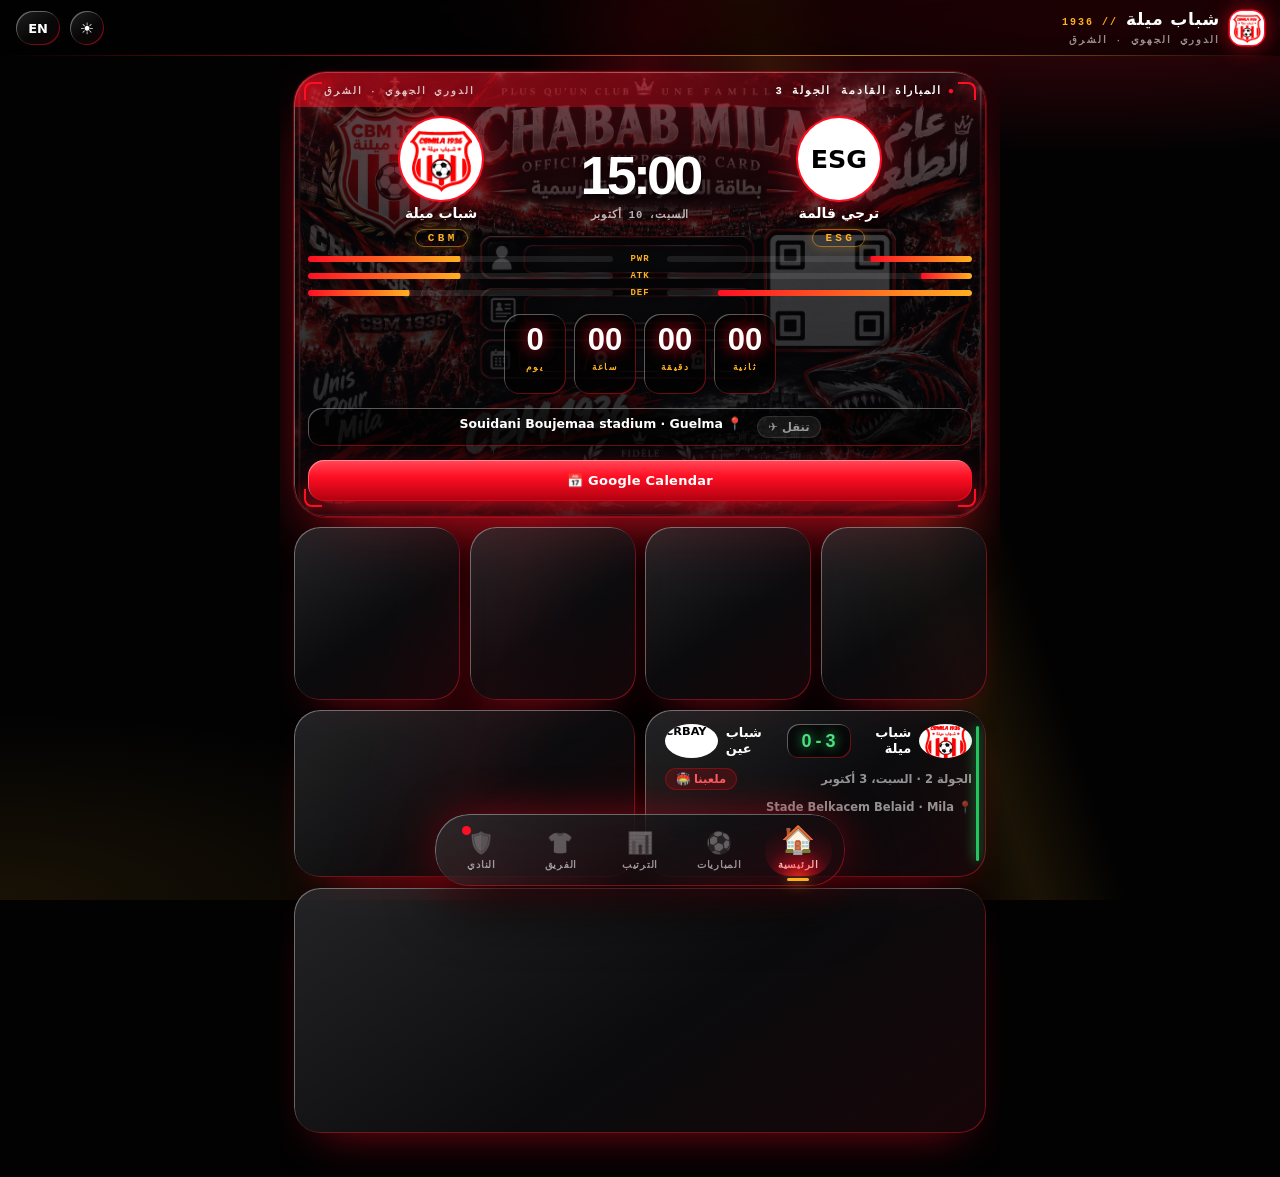
==== commit 8ef9bbe7: "Add files via upload" ====
--- a/index.html
+++ b/index.html
@@ -5,14 +5,17 @@
 <meta name="viewport" content="width=device-width,initial-scale=1,viewport-fit=cover">
 <meta name="theme-color" content="#080808">
 <link rel="manifest" href="./manifest.webmanifest">
-<script defer src="./config.js"></script>
+<meta name="application-name" content="CBM Mila Digital Fan Platform">
+<meta name="description" content="Official CBM Mila digital fan platform and supporter membership card.">
+<meta http-equiv="Content-Security-Policy" content="default-src 'self'; base-uri 'self'; object-src 'none'; frame-ancestors 'none'; form-action 'self'; script-src 'self' 'unsafe-inline' https://cdn.jsdelivr.net; style-src 'self' 'unsafe-inline' https://fonts.googleapis.com; font-src 'self' https://fonts.gstatic.com; img-src 'self' data: blob: https:; connect-src 'self' https://script.google.com https://script.googleusercontent.com https://quickchart.io; manifest-src 'self'; worker-src 'self';">
+<script src="./config.js"></script>
 <meta name="apple-mobile-web-app-capable" content="yes">
 <meta name="mobile-web-app-capable" content="yes">
 <meta name="apple-mobile-web-app-title" content="CBM Mila">
 <meta name="apple-mobile-web-app-status-bar-style" content="black-translucent">
-<title>شباب ميلة · CBM Mila</title>
+<title>CBM Mila · Digital Fan Platform</title>
 <script>try{var _t=JSON.parse(localStorage.getItem("CBM_MILA_APP_V9")||"{}").theme;if(_t)document.documentElement.dataset.theme=_t}catch(e){}</script>
-<link rel="icon" href="[data-uri]">
+<link rel="icon" type="image/png" href="./icon-192.png">
 <link rel="apple-touch-icon" href="./apple-touch-icon.png">
 <link rel="preconnect" href="https://fonts.googleapis.com"><link rel="preconnect" href="https://fonts.gstatic.com" crossorigin>
 <link href="https://fonts.googleapis.com/css2?family=Cairo:wght@400;600;700;800;900&family=Inter:wght@400;500;600;700;800&display=swap" rel="stylesheet">
@@ -27,7 +30,7 @@
 background:radial-gradient(120% 50% at 50% -10%,var(--glow),transparent 60%),var(--bg);background-repeat:no-repeat}
 a{color:inherit;text-decoration:none}button{font:inherit;color:inherit;background:none;border:0;cursor:pointer}
 .num{font-variant-numeric:tabular-nums;direction:ltr;unicode-bidi:isolate;display:inline-block}
-header{position:sticky;top:0;z-index:30;padding:calc(10px + var(--st)) 16px 10px;display:flex;align-items:center;gap:10px;background:var(--nav);backdrop-filter:blur(20px) saturate(1.6);-webkit-backdrop-filter:blur(20px) saturate(1.6);border-bottom:1px solid var(--line)}
+header{position:sticky;top:0;z-index:30;padding:calc(10px + var(--st)) 16px 10px;display:flex;align-items:center;gap:10px;background:var(--nav);backdrop-filter:blur(10px);-webkit-backdrop-filter:blur(10px);border-bottom:1px solid var(--line)}
 header img{width:34px;height:34px;border-radius:10px;object-fit:contain;background:#fff;padding:2px}
 .brand{flex:1;line-height:1.1}.brand b{font-size:17px;font-weight:800;display:block}.brand small{font-size:11px;color:var(--mu);font-weight:600}
 
@@ -59,7 +62,7 @@
 .mi:active{transform:scale(.97);background:var(--card2)}
 .mr{display:grid;grid-template-columns:minmax(0,1fr) auto minmax(0,1fr);align-items:center;gap:8px}.mr .tm{flex-direction:row;font-size:13px}.mr .tm:last-child{flex-direction:row-reverse}
 .mr .tm span{flex:1;text-align:start;min-width:0;overflow:hidden;display:-webkit-box;-webkit-line-clamp:2;-webkit-box-orient:vertical}.mr .tm:last-child span{text-align:end}
-.sc{font-size:20px;font-weight:900;white-space:nowrap;min-width:76px;padding:6px 14px;display:inline-flex;justify-content:center;align-items:center;gap:4px;border-radius:12px;background:rgba(0,0,0,.28);font-variant-numeric:tabular-nums}.scr{display:flex;justify-content:center;align-items:center;gap:4px;white-space:nowrap}.sc.w{color:var(--w)}.sc.l{color:#ff4b55}.sc.d{color:var(--d)}.sc.t{font-size:13px;color:var(--mu)}
+.sc{font-size:20px;font-weight:900;white-space:nowrap;min-width:76px;padding:6px 14px;display:inline-flex;justify-content:center;align-items:center;gap:4px;border-radius:12px;background:rgba(0,0,0,.28);font-variant-numeric:tabular-nums}.scr{display:flex;justify-content:center;align-items:center;gap:4px;white-space:nowrap}.sc.w{color:var(--w)}.sc.l{color:#ff4b55}.sc.d{color:var(--d)}.sc.u{color:var(--mu)}
 .mf{display:flex;justify-content:space-between;align-items:center;margin-top:10px;font-size:11.5px;color:var(--mu);font-weight:600;gap:8px}
 .seg{display:flex;padding:4px;border-radius:16px;background:var(--card);border:1px solid var(--line);margin-bottom:14px;gap:4px}
 .seg button{flex:1;padding:9px 4px;border-radius:12px;font-weight:800;font-size:13px;color:var(--mu);transition:all .2s}.seg button.on{background:var(--red);color:#fff;box-shadow:0 6px 18px -6px var(--glow)}
@@ -122,6 +125,92 @@
 @media (prefers-reduced-motion:reduce){.ccta,.pdot{animation:none}}
 .ib{position:fixed;inset-inline:12px;bottom:calc(86px + var(--sb));z-index:45;max-width:496px;margin:0 auto;display:none;align-items:center;gap:10px;padding:10px 12px;border-radius:18px;background:var(--bg2);border:1px solid var(--red);color:var(--tx);font-weight:800;font-size:13px;box-shadow:0 8px 30px rgba(0,0,0,.5)}.ib.on{display:flex}.ib span{flex:1}.ib .btn{flex:none;margin:0;padding:9px 14px}#ib-x{padding:6px 8px;color:var(--mu)}
 .cerr{margin:8px 0 0;color:#ff6b6b;font-size:12.5px;font-weight:700}
+
+/* ===== OS 2030 · HOLO void / laser crimson / amber ===== */
+:root{--bg:#020203;--red:#FF0F23;--red2:#B0000F;--gold:#FFB020;--glow:rgba(255,15,35,.4);--pf:#0a0a0d;--line:rgba(255,255,255,.1);--mono:ui-monospace,SFMono-Regular,Menlo,Consolas,monospace;--spr:cubic-bezier(.34,1.56,.64,1);--out:cubic-bezier(.16,1,.3,1);--glass:linear-gradient(145deg,rgba(255,255,255,.12),rgba(255,255,255,.025) 55%,rgba(255,15,35,.07));--edge:inset 1px 1px 0 rgba(255,255,255,.32),inset -1px -1px 0 rgba(255,15,35,.38),inset 0 0 0 1px rgba(255,255,255,.04)}
+[data-theme=light]{--bg:#e6e8ef;--pf:#fff;--glass:linear-gradient(145deg,rgba(255,255,255,.95),rgba(255,255,255,.6))}
+html,body{background:var(--bg)}
+body{padding-bottom:calc(120px + var(--sb));background:radial-gradient(80% 36% at 85% -8%,rgba(255,15,35,.34),transparent 70%),radial-gradient(60% 30% at 0 100%,rgba(255,176,32,.09),transparent 70%),radial-gradient(70% 40% at 50% 120%,rgba(255,15,35,.10),transparent 70%),var(--bg);background-attachment:fixed}
+body:after{content:"";position:fixed;inset:0;z-index:0;pointer-events:none;background:linear-gradient(104deg,transparent 36%,rgba(255,15,35,.16) 44%,transparent 50%),linear-gradient(72deg,transparent 60%,rgba(255,176,32,.1) 66%,transparent 72%)}
+@keyframes rise{from{opacity:0;transform:translate3d(0,26px,0) scale(.95)}}@keyframes fillbar{from{transform:scaleX(0)}}@keyframes shine{60%,100%{transform:translateX(120%)}}
+@keyframes cine{from{opacity:0;transform:perspective(1000px) translate3d(0,16%,-90px) rotateX(16deg) scale(.92)}}@keyframes sweep{to{transform:translateX(120%)}}@keyframes fade{from{opacity:0}}@keyframes flip{from{opacity:0;transform:perspective(900px) rotateY(-100deg) scale(.8)}}
+main{position:relative;z-index:1}main>*,.bn>*,.tg>*{animation:rise .75s var(--spr) backwards}.bn>:nth-child(2),.tg>:nth-child(2){animation-delay:.06s}.bn>:nth-child(3),.tg>:nth-child(3){animation-delay:.12s}.bn>:nth-child(4),.tg>:nth-child(4){animation-delay:.18s}.bn>:nth-child(n+5),.tg>:nth-child(n+5){animation-delay:.24s}
+header{background:rgba(2,2,3,.6);-webkit-backdrop-filter:blur(18px) saturate(1.5);backdrop-filter:blur(18px) saturate(1.5);border:0}
+header:after{content:"";position:absolute;inset-inline:0;bottom:0;height:1px;background:linear-gradient(90deg,transparent,var(--red),var(--gold),transparent);opacity:.7}
+header img{border-radius:12px;box-shadow:0 0 0 1.5px var(--red),0 0 22px rgba(255,15,35,.7)}
+.brand b{font-size:17px;font-weight:900;letter-spacing:.04em;text-transform:uppercase}.brand b:after{content:" // 1936";font:700 10px var(--mono);letter-spacing:.2em;color:var(--gold)}.brand small{font:600 9.5px var(--mono);letter-spacing:.2em;text-transform:uppercase;color:var(--mu)}
+.pill{border-radius:99px;background:var(--glass);box-shadow:var(--edge);border:0;transition:transform .45s var(--spr)}
+.t,.mi,.tc,.glass,.hero{--s:1;position:relative;border:0;border-radius:26px;background:var(--glass),rgba(8,8,11,.72);box-shadow:var(--edge),0 22px 44px -26px rgba(255,15,35,.55);-webkit-backdrop-filter:none;backdrop-filter:none}
+[data-theme=light] .t,[data-theme=light] .mi,[data-theme=light] .tc,[data-theme=light] .glass,[data-theme=light] .hero{background:var(--glass),#fff}
+.t,.mi,.tc,.pass,.hero{transform:perspective(900px) rotateX(var(--rx,0deg)) rotateY(var(--ry,0deg)) scale(var(--s));transition:transform .55s var(--spr)}
+.t:active,.mi:active,.tc:active{--s:.94}.btn,.fxi,.chips button{transition:transform .5s var(--spr)}.btn:active,.pill:active,.fxi:active{transform:scale(.9)}
+.hero{padding:20px 16px 16px;color:var(--tx)}.hero .lab,.hero .meta{color:var(--mu)}.hero>i.wm{position:absolute;inset-inline:0;bottom:-26px;z-index:0;text-align:center;font:900 112px/1 Inter,sans-serif;letter-spacing:-.05em;color:transparent;-webkit-text-stroke:1.2px rgba(255,176,32,.2);pointer-events:none;font-style:normal;direction:ltr}.hero>*:not(.wm){position:relative;z-index:1}.hero:before{display:none}
+.h2{justify-content:flex-start;font:800 11.5px var(--mono);letter-spacing:.22em;text-transform:uppercase;color:var(--gold)}.h2:before{content:"▸";margin-inline-end:8px;color:var(--red)}.h2:after{content:"";flex:1;height:1px;margin-inline-start:12px;background:linear-gradient(90deg,rgba(255,15,35,.6),transparent)}.h2 small{margin-inline-start:12px;order:3}
+.bn{display:grid;grid-template-columns:repeat(2,minmax(0,1fr));gap:10px}.pw,.sf{grid-column:1/-1}.s2{grid-column:span 2}@media(min-width:600px){.bn{grid-template-columns:repeat(4,minmax(0,1fr))}}
+.t{display:flex;flex-direction:column;justify-content:space-between;gap:8px;min-height:132px;padding:14px;overflow:hidden}.t.tb{display:block;min-height:0}
+.tl{font:800 10px var(--mono);letter-spacing:.2em;text-transform:uppercase;color:var(--gold)}.sub{font-size:12px;font-weight:800;color:var(--mu)}
+.big{font:900 72px/.9 Inter,sans-serif;letter-spacing:-.07em;background:linear-gradient(180deg,#fff 20%,#8a8a95);-webkit-background-clip:text;background-clip:text;color:transparent;filter:drop-shadow(0 0 14px rgba(255,15,35,.55))}.rk .big{background:linear-gradient(180deg,#ff6b78,var(--red));-webkit-background-clip:text;background-clip:text}
+.t .ghost{position:absolute;inset-inline-end:-4px;bottom:-16px;font:900 100px/1 Inter,sans-serif;font-style:normal;color:transparent;-webkit-text-stroke:1.2px rgba(255,176,32,.28);pointer-events:none}
+.tb .tbl{margin:8px -14px -14px}.s2 .mi,.s2 .mi:active{height:100%}.s2 .mi{margin:0}
+.fx{justify-content:flex-start}.fxs{display:flex;gap:8px;overflow-x:auto;scrollbar-width:none}.fxs::-webkit-scrollbar{display:none}
+.fxi{flex:none;width:88px;display:flex;flex-direction:column;align-items:center;gap:5px;padding:10px 4px;text-align:center;border-radius:18px;background:var(--glass);box-shadow:var(--edge)}.fxi b{font-size:11px;line-height:1.2;font-weight:800}.fxi small{font:700 9.5px var(--mono);color:var(--mu)}
+.pw{border-radius:32px;box-shadow:0 30px 70px -26px rgba(255,15,35,.85),0 0 0 1px rgba(255,15,35,.35)}
+.pass{border-radius:32px;padding:0}
+.pi{position:relative;overflow:hidden;border-radius:32px;padding:0 14px 16px;color:#fff;background-color:#050507;background:radial-gradient(120% 60% at 50% 0,rgba(255,15,35,.22),transparent 65%),linear-gradient(180deg,rgba(5,5,7,0.72) 0%,rgba(5,5,7,0.88) 100%),url('./card-template.jpg') center/cover no-repeat,#050507;box-shadow:var(--edge)}.pi .pt b,.pi .pm,.pi .pbar{text-shadow:0 2px 10px rgba(0,0,0,.85)}
+.pi>*{position:relative;z-index:2}.pi>.cn{position:absolute;width:18px;height:18px;border:2px solid var(--red);filter:drop-shadow(0 0 6px var(--red))}.cn.a{top:10px;left:10px;border-right:0;border-bottom:0;border-radius:8px 0 0 0}.cn.b{top:10px;right:10px;border-left:0;border-bottom:0;border-radius:0 8px 0 0}.cn.c{bottom:10px;left:10px;border-right:0;border-top:0;border-radius:0 0 0 8px}.cn.d{bottom:10px;right:10px;border-left:0;border-top:0;border-radius:0 0 8px 0}
+.pbar{display:flex;align-items:center;gap:10px;margin:0 -14px 14px;padding:12px 30px 10px;font:800 10.5px var(--mono);letter-spacing:.18em;text-transform:uppercase;background:linear-gradient(90deg,rgba(255,15,35,.55),transparent)}.pbar b:before{content:"●";margin-inline-end:6px;color:var(--red);animation:pls 1.4s infinite}.pbar em{margin-inline-start:auto;font-style:normal;opacity:.75;font-size:9.5px}
+.pvs{display:grid;grid-template-columns:minmax(0,1fr) auto minmax(0,1fr);align-items:center;gap:6px;text-align:center}.pt{display:flex;flex-direction:column;align-items:center;gap:8px;min-width:0}.pt b{font-size:14px;font-weight:900;line-height:1.15;text-transform:uppercase;overflow-wrap:anywhere}
+.pt code{font:800 11px var(--mono);letter-spacing:.3em;padding:2px 9px 2px 12px;border-radius:99px;color:var(--gold);border:1px solid rgba(255,176,32,.5);box-shadow:0 0 12px rgba(255,176,32,.25)}
+.pass .crest{box-shadow:0 0 0 3px #fff,0 0 0 5px var(--red),0 0 42px rgba(255,15,35,.9)}
+.pm{font:900 54px/1 Inter,sans-serif;letter-spacing:-.07em;text-shadow:-2px 0 rgba(255,15,35,.85),2px 0 rgba(255,176,32,.6),0 0 26px rgba(255,15,35,.8)}.pm small{display:block;margin-top:6px;font:700 10.5px var(--mono);letter-spacing:.08em;text-shadow:none;color:rgba(255,255,255,.7)}
+.mtr{display:grid;grid-template-columns:1fr 38px 1fr;gap:8px;align-items:center;margin:7px 0}.mtr span{text-align:center;font:800 9px var(--mono);letter-spacing:.1em;color:var(--gold)}.mtr>div{height:6px;border-radius:6px;background:rgba(255,255,255,.09);overflow:hidden}
+.mtr i{display:block;height:100%;border-radius:6px;background:linear-gradient(90deg,var(--red),var(--gold));box-shadow:0 0 12px var(--red);animation:fillbar 1s var(--out) backwards;transition:transform 1s var(--out)}.mtr>div:first-child i{transform-origin:0 50%}.mtr>div:last-child i{transform-origin:100% 50%}[dir=rtl] .mtr>div:first-child i{transform-origin:100% 50%}[dir=rtl] .mtr>div:last-child i{transform-origin:0 50%}
+.pass .cd{gap:8px;margin:16px 0 14px}.pass .cd div{position:relative;min-width:62px;padding:10px 0 9px;border-radius:16px;background:rgba(0,0,0,.62);box-shadow:var(--edge);border:0}.pass .cd b{font:900 31px/1 Inter,sans-serif;color:#fff;text-shadow:0 0 16px rgba(255,15,35,.95)}.pass .cd i{font:700 8.5px var(--mono);letter-spacing:.16em;text-transform:uppercase;color:var(--gold)}
+.pass .cd u{display:block;height:3px;margin:8px 10px 0;border-radius:3px;background:linear-gradient(90deg,var(--red),var(--gold));box-shadow:0 0 8px var(--red);transform-origin:0 50%;transition:transform 1s linear}
+.pass .meta{padding:8px 12px;border-radius:14px;background:rgba(0,0,0,.5);box-shadow:var(--edge);color:#fff}
+.pass.md .pi:before{content:"";position:absolute;inset:-25%;z-index:0;pointer-events:none;background:radial-gradient(40% 35% at 15% 85%,rgba(255,60,60,.55),transparent 70%),radial-gradient(35% 30% at 85% 80%,rgba(255,255,255,.26),transparent 70%),radial-gradient(45% 40% at 50% 95%,rgba(255,15,35,.75),transparent 72%);animation:smk 7s ease-in-out infinite alternate;will-change:transform}
+.pass.md .pi:after{content:"";position:absolute;inset:0;z-index:1;pointer-events:none;background:radial-gradient(85% 75% at 50% 45%,transparent 35%,rgba(0,0,0,.78) 100%);animation:flr 2.6s ease-in-out infinite alternate}
+.mid{font:900 44px/1 Inter,sans-serif;letter-spacing:-.06em}.hero .vs .mid{text-shadow:-2px 0 rgba(255,15,35,.7),2px 0 rgba(255,176,32,.5)}
+.btn{border-radius:16px;background:var(--glass);box-shadow:var(--edge);border:0;letter-spacing:.02em}.btn.p{position:relative;overflow:hidden;background:linear-gradient(180deg,#ff4a5a,var(--red) 40%,var(--red2));box-shadow:var(--edge),0 10px 30px -8px var(--red)}.btn.p:after{content:"";position:absolute;inset:0;background:linear-gradient(110deg,transparent 35%,rgba(255,255,255,.42) 50%,transparent 65%);transform:translateX(-120%);animation:shine 4.5s infinite}
+.seg{border-radius:18px;background:rgba(0,0,0,.5);box-shadow:var(--edge);border:0}.seg button{border-radius:14px}.seg button.on{background:linear-gradient(180deg,#ff4a5a,var(--red2));box-shadow:0 0 22px -4px var(--red)}
+.chips button{background:var(--glass);box-shadow:var(--edge);border:0}.chips button.on{background:var(--red);color:#fff;box-shadow:0 0 20px -4px var(--red)}
+.mi{padding:14px 14px 12px 20px}.mi:before{content:"";position:absolute;inset-block:16px;inset-inline-start:7px;width:3px;border-radius:3px;background:var(--b,var(--line));box-shadow:0 0 12px var(--b,transparent)}.mi:has(.sc.w){--b:var(--w)}.mi:has(.sc.l){--b:var(--red)}.mi:has(.sc.d){--b:var(--d)}
+.sc{font:900 20px Inter,sans-serif;border-radius:14px;background:rgba(0,0,0,.6);box-shadow:var(--edge);color:#fff}.sc.w{color:#4ade80;text-shadow:0 0 12px #22c55e}.sc.l{color:#ff6b78;text-shadow:0 0 12px var(--red)}.sc.d{color:#fbbf24;text-shadow:0 0 12px #f59e0b}.sc.u{color:var(--mu);text-shadow:none}
+.tr{position:relative}.tr:after{content:"";position:absolute;inset-inline:10px;bottom:0;height:2px;background:linear-gradient(90deg,var(--red),var(--gold));box-shadow:0 0 8px var(--red);transform:scaleX(var(--v,0));transform-origin:0 50%;opacity:.85}[dir=rtl] .tr:after{transform-origin:100% 50%}.tr.hd:after{display:none}
+.tr.hd{font:800 10px var(--mono);letter-spacing:.14em;color:var(--gold)}.tr>span:first-child{font:900 14px Inter,sans-serif}.tr:nth-child(-n+4):not(.hd)>span:first-child{color:var(--gold);text-shadow:0 0 12px var(--gold)}
+.tr.me{background:linear-gradient(90deg,rgba(255,15,35,.3),transparent);box-shadow:inset 3px 0 var(--red),0 0 24px -8px var(--red)}[dir=rtl] .tr.me{background:linear-gradient(270deg,rgba(255,15,35,.3),transparent);box-shadow:inset -3px 0 var(--red),0 0 24px -8px var(--red)}
+.tg{display:grid;grid-template-columns:repeat(2,minmax(0,1fr));gap:12px}@media(min-width:600px){.tg{grid-template-columns:repeat(3,minmax(0,1fr))}}
+.tc{--ac:#FF0F23;display:block;aspect-ratio:3/4.6;overflow:hidden}.tc[data-p=GK]{--ac:#FFB020}.tc[data-p=DEF]{--ac:#9bb4ff}.tc[data-p=MID]{--ac:#ff6b78}.tc[data-p=FW]{--ac:#FF0F23}
+.tc .tn{position:absolute;z-index:2;inset-inline-start:10px;top:-2px;font:900 96px/1 Inter,sans-serif;font-style:normal;color:transparent;-webkit-text-stroke:1.5px var(--ac);opacity:.65}
+.tc .ph{position:absolute;inset:0 0 40% 0;display:grid;place-items:center;overflow:hidden;font:900 50px Inter,sans-serif;color:rgba(255,255,255,.16);background:radial-gradient(80% 70% at 50% 30%,color-mix(in srgb,var(--ac) 40%,transparent),transparent)}.tc .ph img{position:absolute;inset:0;width:100%;height:100%;object-fit:cover;object-position:50% 14%}.tc .ph:after{content:"";position:absolute;inset:0;background:linear-gradient(180deg,transparent 40%,#08080b)}
+.tc .ti{position:absolute;z-index:2;inset:auto 0 0;padding:0 12px 12px}.tc .tp{display:inline-block;padding:2px 10px;border-radius:99px;font:800 9.5px var(--mono);letter-spacing:.14em;color:var(--ac);border:1px solid var(--ac);background:rgba(0,0,0,.55);box-shadow:0 0 12px -2px var(--ac)}
+.tc h4{margin:7px 0 8px;font-size:13.5px;font-weight:900;line-height:1.2;display:-webkit-box;-webkit-line-clamp:2;-webkit-box-orient:vertical;overflow:hidden}
+.bs{display:grid;gap:5px}.bs>div{display:grid;grid-template-columns:40px 1fr 24px;align-items:center;gap:6px;font:700 8.5px var(--mono);letter-spacing:.06em;text-transform:uppercase;color:var(--mu)}.bs u{display:block;height:4px;border-radius:4px;background:rgba(255,255,255,.1);overflow:hidden}.bs u i{display:block;height:100%;border-radius:4px;background:linear-gradient(90deg,var(--ac),var(--gold));box-shadow:0 0 10px var(--ac);transform-origin:0 50%;animation:fillbar .9s var(--out) .2s backwards}[dir=rtl] .bs u i{transform-origin:100% 50%}.bs b{font:900 12px Inter,sans-serif;color:var(--tx);text-align:end}
+.tgb{position:absolute;z-index:3;top:10px;inset-inline-end:12px}.tc.top{--ac:#FFB020;box-shadow:var(--edge),0 0 0 1px rgba(255,176,32,.5),0 0 36px -8px rgba(255,176,32,.6)}.tc.top:after{content:"";position:absolute;inset:0;z-index:4;pointer-events:none;background:linear-gradient(110deg,transparent 35%,rgba(255,200,90,.34) 50%,transparent 65%);transform:translateX(-120%);animation:shine 4s infinite}
+nav{inset-inline:auto;left:50%;right:auto;width:min(92vw,410px);max-width:none;margin:0;bottom:calc(14px + var(--sb));gap:2px;padding:8px;border-radius:34px;border:0;background:var(--glass),rgba(8,8,11,.5);-webkit-backdrop-filter:blur(28px) saturate(1.8);backdrop-filter:blur(28px) saturate(1.8);box-shadow:var(--edge),0 26px 60px -12px #000,0 0 50px -12px rgba(255,15,35,.75);transform:translateX(-50%);transition:transform .6s var(--spr)}
+nav.hd{transform:translateX(-50%) translateY(170%)}
+nav a{position:relative;flex:1;display:flex;flex-direction:column;align-items:center;gap:3px;padding:9px 0 7px;border-radius:26px;font:800 9.5px var(--mono);letter-spacing:.08em;text-transform:uppercase;color:var(--mu);background:none!important;box-shadow:none!important;transition:transform .5s var(--spr),color .3s}
+nav a span{display:block;font-size:21px;filter:grayscale(1);opacity:.6;transition:transform .55s var(--spr),opacity .3s}
+nav a:before{content:"";position:absolute;inset:2px 5px;border-radius:24px;background:radial-gradient(80% 95% at 50% 100%,rgba(255,15,35,.75),rgba(255,15,35,.12) 60%,transparent);opacity:0;transform:scale(.6);transition:opacity .35s,transform .55s var(--spr)}
+nav a.on{color:#fff}nav a.on:before{opacity:1;transform:scale(1)}nav a.on span{filter:none;opacity:1;transform:translateY(-3px) scale(1.3)}nav a.on:after{content:"";position:absolute;bottom:-3px;width:22px;height:3px;border-radius:3px;background:var(--gold);box-shadow:0 0 14px var(--gold)}nav a:active{transform:scale(.86)}
+.ib{bottom:calc(96px + var(--sb));background:var(--glass),rgba(8,8,11,.8);box-shadow:var(--edge);border:0;border-radius:20px}
+.sheet,.cm{background:rgba(2,2,3,.8);-webkit-backdrop-filter:none;backdrop-filter:none;animation:fade .35s}
+.sheet>div,.cmb{position:relative;border:0;border-radius:30px 30px 0 0;background:var(--glass),rgba(8,8,11,.92);box-shadow:var(--edge),0 -20px 70px -10px rgba(255,15,35,.5);transform-origin:50% 100%;animation:cine .85s var(--out) both}.cmb{border-radius:30px}
+[data-theme=light] .sheet>div,[data-theme=light] .cmb{background:var(--glass),#fff}
+.sheet>div:before,.cmb:before{content:"";position:absolute;inset:0;z-index:5;pointer-events:none;background:linear-gradient(105deg,transparent 40%,rgba(255,255,255,.18) 50%,transparent 60%);transform:translateX(-120%);animation:sweep 1.1s .15s var(--out) forwards}
+.cmb img{box-shadow:0 0 70px rgba(255,15,35,.65);animation:flip 1s .2s var(--out) both}
+.ccta{border-radius:24px;background:linear-gradient(135deg,#ff4a5a,var(--red) 45%,#6e0008);box-shadow:var(--edge),0 12px 36px -10px var(--red)}
+.ev .mn{font-family:var(--mono)}.empty{font-family:var(--mono)}
+[data-theme=light] body:after{display:none}[data-theme=light] body{background:radial-gradient(70% 30% at 85% -6%,rgba(255,15,35,.14),transparent 70%),var(--bg)}
+[data-theme=light] header{background:rgba(230,232,239,.7)}[data-theme=light] nav{background:var(--glass),rgba(255,255,255,.7)}[data-theme=light] .big{background:linear-gradient(180deg,#111,#666);-webkit-background-clip:text;background-clip:text;filter:none}[data-theme=light] .rk .big{background:linear-gradient(180deg,#ff3b4d,#b0000f);-webkit-background-clip:text;background-clip:text}
+@media (prefers-reduced-motion:reduce){main>*,.bn>*,.tg>*,.btn.p:after,.tc.top:after,.pbar b:before,.mtr i,.bs u i,.sheet>div,.cmb,.cmb img,.sheet>div:before,.cmb:before{animation:none}.pass,.t,.tc,.mi,.hero{transform:none!important}}
+.mr .sc{min-width:64px;height:34px;padding:0 12px;border-radius:12px;display:inline-flex;align-items:center;justify-content:center;align-self:center;justify-self:center;line-height:1;gap:4px;font-size:18px}
+.mr .sc.u{font-size:15px;letter-spacing:0}
+.mr .sc .num{display:inline-block;line-height:1}
+.nq main,.nq main>*,.nq .bn>*,.nq .tg>*{animation:none!important}
+@media (prefers-reduced-motion:reduce){*,*::before,*::after{animation-duration:.001ms!important;transition-duration:.001ms!important;scroll-behavior:auto!important}}
+.train-card,.corecard,.mealcard,.home-card,.tc,.t{contain:content;content-visibility:auto;contain-intrinsic-size:180px}
+:focus-visible{outline:2px solid var(--red);outline-offset:3px}
 </style>
 </head>
 <body>
@@ -136,8 +225,8 @@
 const D0={"schemaVersion":3,"lastUpdated":"2026-10-04T13:00:00+01:00","sourceUrls":{"club":"https://www.lirf.dz/ar/club/733","ranking":"https://www.lirf.dz/ar/ranking","player":"https://www.lirf.dz/ar/player/{id}","match":"https://www.lirf.dz/ar/match/{id}","calendar":"https://www.lirf.dz/ar/calendar"},"sourceMeta":{"seasonId":"6","seasonName":"2026/2027","competitionId":"4275","competitionAr":"شرق","competitionLatin":"Ligue Inter-Régions Group East","timezone":"Africa/Algiers","palette":{"primary":"#e30613","white":"#FFFFFF","black":"#000000"},"relegationPlaces":0},"club":{"id":"733","name":{"ar":"شباب ميلة","latin":"CBM Mila"},"short":"CBM","city":"Mila","country":"Algeria","logo":"https://www.lirf.dz/clubs-logos/733-1656234689.png","stadium":{"name":"—","ar":"لا يوجد ملعب مرتبط رسميًا بملف النادي على LIRF","source":"LIRF club profile — no associated stadium"}},"staff":[{"id":"staff-1","name":{"ar":"بلعريبي سعيد","latin":"سعيد بلعريبي","en":"سعيد بلعريبي"},"role":{"ar":"مدرب أكابر","en":"Head coach"},"nationality":"الجزائر","photoUrl":"https://www.lirf.dz/person-image/155316-1669552530.jpg"},{"id":"staff-2","name":{"ar":"قياس محمد","latin":"قياس محمد","en":"قياس محمد"},"role":{"ar":"1er Entr. Adjoint Séniors","en":"Assistant coach"},"nationality":"الجزائر","photoUrl":"https://www.lirf.dz/person-image/612169-1772740180.jpg"},{"id":"staff-3","name":{"ar":"يحياوي الوليد","latin":"يحياوي الوليد","en":"يحياوي الوليد"},"role":{"ar":"مدرب حراس أكابر","en":"Goalkeeper coach"},"nationality":"الجزائر","photoUrl":"https://www.lirf.dz/person-image/59277-1664706356.jpg"},{"id":"staff-4","name":{"ar":"مسعي أسامة","latin":"مسعي أسامة","en":"مسعي أسامة"},"role":{"ar":"محضر بدني أكابر","en":"Fitness coach"},"nationality":"الجزائر","photoUrl":"https://www.lirf.dz/person-image/498704-1738235237.jpg"}],"players":[{"id":"43091","shirt":1,"name":{"ar":"حميدي محمد بهاء الدين","latin":"حميدي محمد بهاء الدين","en":"حميدي محمد بهاء الدين"},"position":"GK","birthDate":"2001-07-05","approxAge":null,"nationality":"الجزائر","photoUrl":"https://www.lirf.dz/licence-photo/photo-pro-870947-1789843107.png","sourceUrl":"https://www.lirf.dz/ar/player/43091","lastFetchedAt":null},{"id":"62230","shirt":30,"name":{"ar":"شابونية حسام","latin":"شابونية حسام","en":"شابونية حسام"},"position":"GK","birthDate":"1997-01-21","approxAge":null,"nationality":"الجزائر","photoUrl":"https://www.lirf.dz/licence-photo/photo-pro-870975-1789845765.png","sourceUrl":"https://www.lirf.dz/ar/player/62230","lastFetchedAt":null},{"id":"129241","shirt":16,"name":{"ar":"مقيرد عمر","latin":"مقيرد عمر","en":"مقيرد عمر"},"position":"GK","birthDate":"2006-09-06","approxAge":null,"nationality":"الجزائر","photoUrl":"https://www.lirf.dz/licence-photo/photo-pro-871473-1789845435.png","sourceUrl":"https://www.lirf.dz/ar/player/129241","lastFetchedAt":null},{"id":"72760","shirt":2,"name":{"ar":"فقراوي بلقاسم","latin":"فقراوي بلقاسم","en":"فقراوي بلقاسم"},"position":"DEF","birthDate":null,"approxAge":22,"nationality":"الجزائر","photoUrl":"https://www.lirf.dz/licence-photo/photo-pro-870950-1789843145.png","sourceUrl":"https://www.lirf.dz/ar/player/72760","lastFetchedAt":null},{"id":"42007","shirt":3,"name":{"ar":"زكور اسامة","latin":"زكور اسامة","en":"زكور اسامة"},"position":"DEF","birthDate":null,"approxAge":30,"nationality":"الجزائر","photoUrl":"https://www.lirf.dz/licence-photo/photo-pro-873472-1789845963.png","sourceUrl":"https://www.lirf.dz/ar/player/42007","lastFetchedAt":null},{"id":"36975","shirt":4,"name":{"ar":"قلبوزة بلقاسم","latin":"قلبوزة بلقاسم","en":"قلبوزة بلقاسم"},"position":"DEF","birthDate":"1996-05-14","approxAge":null,"nationality":"الجزائر","photoUrl":"https://www.lirf.dz/licence-photo/photo-pro-870953-1789845132.png","sourceUrl":"https://www.lirf.dz/ar/player/36975","lastFetchedAt":null},{"id":"46519","shirt":5,"name":{"ar":"بولدياب بلال","latin":"بولدياب بلال","en":"بولدياب بلال"},"position":"DEF","birthDate":null,"approxAge":37,"nationality":"الجزائر","photoUrl":"https://www.lirf.dz/licence-photo/photo-pro-870955-1789845155.png","sourceUrl":"https://www.lirf.dz/ar/player/46519","lastFetchedAt":null},{"id":"58378","shirt":20,"name":{"ar":"بن يحي سراج الدين","latin":"بن يحي سراج الدين","en":"بن يحي سراج الدين"},"position":"DEF","birthDate":"2005-08-15","approxAge":null,"nationality":"الجزائر","photoUrl":"https://www.lirf.dz/licence-photo/photo-pro-870969-1789845542.png","sourceUrl":"https://www.lirf.dz/ar/player/58378","lastFetchedAt":null},{"id":"44171","shirt":22,"name":{"ar":"بن لعريبي سليمان","latin":"بن لعريبي سليمان","en":"بن لعريبي سليمان"},"position":"DEF","birthDate":"1993-10-30","approxAge":null,"nationality":"الجزائر","photoUrl":"https://www.lirf.dz/licence-photo/photo-pro-870971-1789845612.png","sourceUrl":"https://www.lirf.dz/ar/player/44171","lastFetchedAt":null},{"id":"47553","shirt":24,"name":{"ar":"بودابة برهان","latin":"بودابة برهان","en":"بودابة برهان"},"position":"DEF","birthDate":null,"approxAge":28,"nationality":"الجزائر","photoUrl":"https://www.lirf.dz/licence-photo/photo-pro-870972-1789845640.png","sourceUrl":"https://www.lirf.dz/ar/player/47553","lastFetchedAt":null},{"id":"42302","shirt":6,"name":{"ar":"عابد واسيم","latin":"عابد واسيم","en":"عابد واسيم"},"position":"MID","birthDate":"2001-06-03","approxAge":null,"nationality":"الجزائر","photoUrl":"https://www.lirf.dz/licence-photo/photo-pro-873470-1789846014.png","sourceUrl":"https://www.lirf.dz/ar/player/42302","lastFetchedAt":null},{"id":"40940","shirt":8,"name":{"ar":"سياب يوسف إسلام","latin":"سياب يوسف إسلام","en":"سياب يوسف إسلام"},"position":"MID","birthDate":null,"approxAge":32,"nationality":"الجزائر","photoUrl":"https://www.lirf.dz/licence-photo/photo-pro-870961-1789845276.png","sourceUrl":"https://www.lirf.dz/ar/player/40940","lastFetchedAt":null},{"id":"377274","shirt":10,"name":{"ar":"عقبي بن حدوش حسن","latin":"عقبي بن حدوش حسن","en":"عقبي بن حدوش حسن"},"position":"MID","birthDate":"1989-08-17","approxAge":null,"nationality":"الجزائر","photoUrl":null,"sourceUrl":"https://www.lirf.dz/ar/player/377274","lastFetchedAt":null},{"id":"52968","shirt":14,"name":{"ar":"عتامنة محمد عصام","latin":"عتامنة محمد عصام","en":"عتامنة محمد عصام"},"position":"MID","birthDate":"1995-06-08","approxAge":null,"nationality":"الجزائر","photoUrl":"https://www.lirf.dz/licence-photo/photo-pro-870963-1789845335.png","sourceUrl":"https://www.lirf.dz/ar/player/52968","lastFetchedAt":null},{"id":"69852","shirt":15,"name":{"ar":"قيرة إسماعيل","latin":"قيرة إسماعيل","en":"قيرة إسماعيل"},"position":"MID","birthDate":"1994-07-12","approxAge":null,"nationality":"الجزائر","photoUrl":"https://www.lirf.dz/licence-photo/photo-pro-870965-1789845401.png","sourceUrl":"https://www.lirf.dz/ar/player/69852","lastFetchedAt":null},{"id":"14596","shirt":19,"name":{"ar":"قدور عبد المالك","latin":"قدور عبد المالك","en":"قدور عبد المالك"},"position":"MID","birthDate":null,"approxAge":21,"nationality":"الجزائر","photoUrl":"https://www.lirf.dz/licence-photo/photo-pro-870968-1789845520.png","sourceUrl":"https://www.lirf.dz/ar/player/14596","lastFetchedAt":null},{"id":"48886","shirt":25,"name":{"ar":"مبرك محمد تاج الدين","latin":"مبرك محمد تاج الدين","en":"مبرك محمد تاج الدين"},"position":"MID","birthDate":null,"approxAge":34,"nationality":"الجزائر","photoUrl":"https://www.lirf.dz/licence-photo/photo-pro-870973-1789845664.png","sourceUrl":"https://www.lirf.dz/ar/player/48886","lastFetchedAt":null},{"id":"130839","shirt":26,"name":{"ar":"بوقصبة وسيم","latin":"بوقصبة وسيم","en":"بوقصبة وسيم"},"position":"MID","birthDate":"2005-09-04","approxAge":null,"nationality":"الجزائر","photoUrl":"https://www.lirf.dz/licence-photo/photo-pro-870974-1789845706.png","sourceUrl":"https://www.lirf.dz/ar/player/130839","lastFetchedAt":null},{"id":"51430","shirt":27,"name":{"ar":"شريبط ابراهيم","latin":"شريبط ابراهيم","en":"شريبط ابراهيم"},"position":"MID","birthDate":null,"approxAge":32,"nationality":"الجزائر","photoUrl":"https://www.lirf.dz/licence-photo/photo-pro-871467-1789845737.png","sourceUrl":"https://www.lirf.dz/ar/player/51430","lastFetchedAt":null},{"id":"129258","shirt":28,"name":{"ar":"جزار عبد العالي","latin":"جزار عبد العالي","en":"جزار عبد العالي"},"position":"MID","birthDate":"2006-08-17","approxAge":null,"nationality":"الجزائر","photoUrl":null,"sourceUrl":"https://www.lirf.dz/ar/player/129258","lastFetchedAt":null},{"id":"52586","shirt":7,"name":{"ar":"بن الطيب رامي","latin":"بن الطيب رامي","en":"بن الطيب رامي"},"position":"FW","birthDate":"2004-04-11","approxAge":null,"nationality":"الجزائر","photoUrl":"https://www.lirf.dz/licence-photo/photo-pro-870959-1789845210.png","sourceUrl":"https://www.lirf.dz/ar/player/52586","lastFetchedAt":null},{"id":"40725","shirt":9,"name":{"ar":"BENSEGHIER HAMZA","latin":"HAMZA BENSEGHIER","en":"HAMZA BENSEGHIER"},"position":"FW","birthDate":"2002-02-23","approxAge":24,"nationality":"الجزائر","photoUrl":"https://www.lirf.dz/licence-photo/photo-pro-870962-1789845311.png","sourceUrl":"https://www.lirf.dz/ar/player/40725","lastFetchedAt":"2026-10-04T00:00:00+01:00"},{"id":"51990","shirt":11,"name":{"ar":"خابية صلاح الدين","latin":"خابية صلاح الدين","en":"خابية صلاح الدين"},"position":"FW","birthDate":null,"approxAge":33,"nationality":"الجزائر","photoUrl":"https://www.lirf.dz/licence-photo/photo-pro-870964-1789845365.png","sourceUrl":"https://www.lirf.dz/ar/player/51990","lastFetchedAt":null},{"id":"49698","shirt":17,"name":{"ar":"رملي ناجي","latin":"رملي ناجي","en":"رملي ناجي"},"position":"FW","birthDate":null,"approxAge":33,"nationality":"الجزائر","photoUrl":"https://www.lirf.dz/licence-photo/photo-pro-870966-1789845457.png","sourceUrl":"https://www.lirf.dz/ar/player/49698","lastFetchedAt":null},{"id":"43990","shirt":18,"name":{"ar":"ماضي رابح","latin":"ماضي رابح","en":"ماضي رابح"},"position":"FW","birthDate":null,"approxAge":24,"nationality":"الجزائر","photoUrl":"https://www.lirf.dz/licence-photo/photo-pro-870967-1789845497.png","sourceUrl":"https://www.lirf.dz/ar/player/43990","lastFetchedAt":null},{"id":"58346","shirt":21,"name":{"ar":"لعطيوي وسيم","latin":"لعطيوي وسيم","en":"لعطيوي وسيم"},"position":"FW","birthDate":"2000-04-03","approxAge":null,"nationality":"الجزائر","photoUrl":"https://www.lirf.dz/licence-photo/photo-pro-870970-1789845579.png","sourceUrl":"https://www.lirf.dz/ar/player/58346","lastFetchedAt":null},{"id":"51164","shirt":23,"name":{"ar":"دغموش رابح","latin":"دغموش رابح","en":"دغموش رابح"},"position":"FW","birthDate":null,"approxAge":34,"nationality":"الجزائر","photoUrl":"https://www.lirf.dz/licence-photo/photo-pro-874562-1789845991.png","sourceUrl":"https://www.lirf.dz/ar/player/51164","lastFetchedAt":null}],"opponents":[{"id":"651","name":{"ar":"امل عين مليلة","latin":"ASM Ain M'lila","en":"ASM Ain M'lila"},"short":"ASM","logo":"https://www.lirf.dz/clubs-logos/651-1642066952.png"},{"id":"728","name":{"ar":"شباب عين فكرون","latin":"CRB Ain Fekroun","en":"CRB Ain Fekroun"},"short":"CRBAF","logo":"https://www.lirf.dz/clubs-logos/728-1656232557.png"},{"id":"734","name":{"ar":"شباب عين ياقوت","latin":"CRB Ain Yagout","en":"CRB Ain Yagout"},"short":"CRBAY","logo":"https://www.lirf.dz/clubs-logos/734-1656234945.png"},{"id":"997","name":{"ar":"شباب الميلية","latin":"CRBE Milia","en":"CRBE Milia"},"short":"CRBE","logo":"https://www.lirf.dz/clubs-logos/997-1663798648.png"},{"id":"1036","name":{"ar":"شباب الرياضي بلدية فرجيوة","latin":"CRB Ferdjioua","en":"CRB Ferdjioua"},"short":"CRBF","logo":"https://www.lirf.dz/clubs-logos/1036-1729464250.png"},{"id":"727","name":{"ar":"شباب قايس","latin":"CRB Kais","en":"CRB Kais"},"short":"CRBK","logo":"https://www.lirf.dz/clubs-logos/727-1656232290.png"},{"id":"849","name":{"ar":"النجم الرياضي فرفوس بئر العاتر","latin":"ESF Bir El Ater","en":"ESF Bir El Ater"},"short":"ESFBEA","logo":"https://www.lirf.dz/clubs-logos/849-1661335046.png"},{"id":"736","name":{"ar":"ترجي قالمة","latin":"ES Guelma","en":"ES Guelma"},"short":"ESG","logo":"https://www.lirf.dz/clubs-logos/736-1693664135.png"},{"id":"937","name":{"ar":"النادي الرياضي وفاق سوق اهراس","latin":"ES Souk Ahras","en":"ES Souk Ahras"},"short":"ESSA","logo":"https://www.lirf.dz/clubs-logos/937-1661430750.png"},{"id":"891","name":{"ar":"إتحاد سدراتة","latin":"IRB Sedrata","en":"IRB Sedrata"},"short":"IRBS","logo":"https://www.lirf.dz/clubs-logos/891-1661419194.png"},{"id":"731","name":{"ar":"شباب عين كرشة","latin":"JB Ain Kercha","en":"JB Ain Kercha"},"short":"JBAK","logo":"https://www.lirf.dz/clubs-logos/731-1656233831.png"},{"id":"732","name":{"ar":"نصر الفجوج","latin":"NASR El Fedjoudj","en":"NASR El Fedjoudj"},"short":"NASR","logo":"https://www.lirf.dz/clubs-logos/732-1660840984.png"},{"id":"729","name":{"ar":"نجم تازوقاغت","latin":"NRB Tazouguert","en":"NRB Tazouguert"},"short":"NRBT","logo":"https://www.lirf.dz/clubs-logos/729-1656233034.png"},{"id":"884","name":{"ar":"إتحاد بوخضرة","latin":"US Boukhadra","en":"US Boukhadra"},"short":"USB","logo":"https://www.lirf.dz/clubs-logos/884-1661417821.png"},{"id":"823","name":{"ar":"اتحاد الفوبور","latin":"USF Constantine","en":"USF Constantine"},"short":"USFC","logo":"https://www.lirf.dz/clubs-logos/823-1662314683.png"}],"matches":[{"id":"226403","round":1,"kickoff":"2026-09-26T16:00:00+01:00","venue":"Stade de Ferdjioua, Ferdjioua","home":"1036","away":"733","status":"finished","score":{"home":4,"away":0},"referees":["قويشيش عبد الكريم","LAZIZI","ZAIDI Redha"],"events":[{"minute":44,"type":"goal","team":"1036","playerId":null,"playerName":"خنطيط اسامة بشير"},{"minute":55,"type":"goal","team":"1036","playerId":null,"playerName":"خنطيط اسامة بشير"},{"minute":76,"type":"goal","team":"1036","playerId":null,"playerName":"زوقار ادريس"},{"minute":88,"type":"goal","team":"1036","playerId":null,"playerName":"زوقار ادريس"},{"minute":14,"type":"yellow","team":"733","playerId":"72760","playerName":null},{"minute":42,"type":"yellow","team":"733","playerId":"46519","playerName":null},{"minute":45,"type":"sub-in","team":"733","playerId":"377274","playerName":null,"relatedPlayerId":"48886","relatedPlayerName":null},{"minute":45,"type":"sub-out","team":"733","playerId":"48886","playerName":null,"relatedPlayerId":"377274","relatedPlayerName":null},{"minute":65,"type":"sub-in","team":"733","playerId":"51990","playerName":null,"relatedPlayerId":"72760","relatedPlayerName":null},{"minute":65,"type":"sub-out","team":"733","playerId":"72760","playerName":null,"relatedPlayerId":"51990","relatedPlayerName":null},{"minute":65,"type":"sub-in","team":"733","playerId":"14596","playerName":null,"relatedPlayerId":"40940","relatedPlayerName":null},{"minute":65,"type":"sub-out","team":"733","playerId":"40940","playerName":null,"relatedPlayerId":"14596","relatedPlayerName":null},{"minute":82,"type":"sub-in","team":"733","playerId":"43990","playerName":null,"relatedPlayerId":"49698","relatedPlayerName":null},{"minute":82,"type":"sub-out","team":"733","playerId":"49698","playerName":null,"relatedPlayerId":"43990","relatedPlayerName":null}],"lineups":{"home":{"starters":[],"bench":[],"coach":null},"away":{"starters":[{"playerId":"43091"},{"playerId":"72760"},{"playerId":"42007"},{"playerId":"46519"},{"playerId":"58378"},{"playerId":"44171"},{"playerId":"40940"},{"playerId":"48886"},{"playerId":"51430"},{"playerId":"40725"},{"playerId":"49698"}],"bench":[{"playerId":"36975"},{"playerId":"377274"},{"playerId":"51990"},{"playerId":"69852"},{"playerId":"43990"},{"playerId":"14596"},{"playerId":"51164"},{"playerId":"47553"},{"playerId":"62230"}],"coach":null}},"detailFetchedAt":"2026-10-04T00:00:00+01:00","lastDetailCheck":"2026-10-04T00:00:00+01:00"},{"id":"226410","round":2,"kickoff":"2026-10-03T15:00:00+01:00","venue":"Stade Belkacem Belaid, Mila","home":"733","away":"734","status":"finished","score":{"home":3,"away":0},"referees":["غواس يونس","مري مبروك","TEBANI Abdelhak"],"events":[{"minute":25,"type":"goal","team":"733","playerId":"40725","playerName":null},{"minute":57,"type":"goal","team":"733","playerId":"49698","playerName":null},{"minute":67,"type":"goal","team":"733","playerId":"43990","playerName":null},{"minute":45,"type":"sub-in","team":"733","playerId":"43990","playerName":null,"relatedPlayerId":"51990","relatedPlayerName":null},{"minute":45,"type":"sub-out","team":"733","playerId":"51990","playerName":null,"relatedPlayerId":"43990","relatedPlayerName":null},{"minute":45,"type":"sub-in","team":"733","playerId":"47553","playerName":null,"relatedPlayerId":"42007","relatedPlayerName":null},{"minute":45,"type":"sub-out","team":"733","playerId":"42007","playerName":null,"relatedPlayerId":"47553","relatedPlayerName":null},{"minute":76,"type":"sub-in","team":"733","playerId":"51164","playerName":null,"relatedPlayerId":"49698","relatedPlayerName":null},{"minute":76,"type":"sub-out","team":"733","playerId":"49698","playerName":null,"relatedPlayerId":"51164","relatedPlayerName":null},{"minute":78,"type":"sub-in","team":"733","playerId":"51430","playerName":null,"relatedPlayerId":"40725","relatedPlayerName":null},{"minute":78,"type":"sub-out","team":"733","playerId":"40725","playerName":null,"relatedPlayerId":"51430","relatedPlayerName":null},{"minute":85,"type":"sub-in","team":"733","playerId":"14596","playerName":null,"relatedPlayerId":"377274","relatedPlayerName":null},{"minute":85,"type":"sub-out","team":"733","playerId":"377274","playerName":null,"relatedPlayerId":"14596","relatedPlayerName":null}],"lineups":{"home":{"starters":[{"playerId":"43091"},{"playerId":"42007"},{"playerId":"36975"},{"playerId":"46519"},{"playerId":"58378"},{"playerId":"377274"},{"playerId":"48886"},{"playerId":"40940"},{"playerId":"40725"},{"playerId":"51990"},{"playerId":"49698"}],"bench":[{"playerId":"72760"},{"playerId":"51164"},{"playerId":"51430"},{"playerId":"62230"},{"playerId":"47553"},{"playerId":"44171"},{"playerId":"14596"},{"playerId":"43990"},{"playerId":"69852"}],"coach":"بلعريبي سعيد"},"away":{"starters":[{"playerName":"بلقاسم بوزيدة شراف الدين"},{"playerName":"سيليني محمد نوفل"},{"playerName":"زكور أحمد"},{"playerName":"صغير شمس الدين"},{"playerName":"قارح مصعب رائد الأمة"},{"playerName":"عليوة معاذ"},{"playerName":"بن جدو محمد أنيس"},{"playerName":"بالة رضا"},{"playerName":"بن دحمان عيسى"},{"playerName":"مغراوي عبد العزيز"},{"playerName":"عقيب وائل"}],"bench":[{"playerName":"لخزوم عاصم تقي الدين"},{"playerName":"لعماري إياد المأمون"},{"playerName":"بروال منصف"},{"playerName":"موفق طه معاذ"},{"playerName":"سعدي محمد نضال"},{"playerName":"أمزيان لخضر"},{"playerName":"عليوة اشرف"},{"playerName":"عواب أيوب"},{"playerName":"مرزوق فراس"}],"coach":"وسار فاتح"}},"detailFetchedAt":"2026-10-04T00:00:00+01:00","lastDetailCheck":"2026-10-04T00:00:00+01:00"},{"id":"226417","round":3,"kickoff":"2026-10-10T15:00:00+01:00","venue":"Souidani Boujemaa stadium, Guelma","home":"736","away":"733","status":"scheduled","score":null,"referees":[],"events":[],"lineups":{"home":{"starters":[],"bench":[],"coach":null},"away":{"starters":[],"bench":[],"coach":null}},"detailFetchedAt":null,"lastDetailCheck":null},{"id":"226424","round":4,"kickoff":null,"venue":null,"home":"733","away":"729","status":"scheduled","score":null,"referees":[],"events":[],"lineups":{"home":{"starters":[],"bench":[],"coach":null},"away":{"starters":[],"bench":[],"coach":null}},"detailFetchedAt":null,"lastDetailCheck":null},{"id":"226431","round":5,"kickoff":null,"venue":null,"home":"891","away":"733","status":"scheduled","score":null,"referees":[],"events":[],"lineups":{"home":{"starters":[],"bench":[],"coach":null},"away":{"starters":[],"bench":[],"coach":null}},"detailFetchedAt":null,"lastDetailCheck":null},{"id":"226438","round":6,"kickoff":null,"venue":null,"home":"733","away":"731","status":"scheduled","score":null,"referees":[],"events":[],"lineups":{"home":{"starters":[],"bench":[],"coach":null},"away":{"starters":[],"bench":[],"coach":null}},"detailFetchedAt":null,"lastDetailCheck":null},{"id":"226445","round":7,"kickoff":null,"venue":null,"home":"823","away":"733","status":"scheduled","score":null,"referees":[],"events":[],"lineups":{"home":{"starters":[],"bench":[],"coach":null},"away":{"starters":[],"bench":[],"coach":null}},"detailFetchedAt":null,"lastDetailCheck":null},{"id":"226452","round":8,"kickoff":null,"venue":null,"home":"733","away":"884","status":"scheduled","score":null,"referees":[],"events":[],"lineups":{"home":{"starters":[],"bench":[],"coach":null},"away":{"starters":[],"bench":[],"coach":null}},"detailFetchedAt":null,"lastDetailCheck":null},{"id":"226461","round":9,"kickoff":null,"venue":null,"home":"733","away":"937","status":"scheduled","score":null,"referees":[],"events":[],"lineups":{"home":{"starters":[],"bench":[],"coach":null},"away":{"starters":[],"bench":[],"coach":null}},"detailFetchedAt":null,"lastDetailCheck":null},{"id":"226470","round":10,"kickoff":null,"venue":null,"home":"732","away":"733","status":"scheduled","score":null,"referees":[],"events":[],"lineups":{"home":{"starters":[],"bench":[],"coach":null},"away":{"starters":[],"bench":[],"coach":null}},"detailFetchedAt":null,"lastDetailCheck":null},{"id":"226479","round":11,"kickoff":null,"venue":null,"home":"733","away":"727","status":"scheduled","score":null,"referees":[],"events":[],"lineups":{"home":{"starters":[],"bench":[],"coach":null},"away":{"starters":[],"bench":[],"coach":null}},"detailFetchedAt":null,"lastDetailCheck":null},{"id":"226488","round":12,"kickoff":null,"venue":null,"home":"651","away":"733","status":"scheduled","score":null,"referees":[],"events":[],"lineups":{"home":{"starters":[],"bench":[],"coach":null},"away":{"starters":[],"bench":[],"coach":null}},"detailFetchedAt":null,"lastDetailCheck":null},{"id":"226497","round":13,"kickoff":null,"venue":null,"home":"733","away":"997","status":"scheduled","score":null,"referees":[],"events":[],"lineups":{"home":{"starters":[],"bench":[],"coach":null},"away":{"starters":[],"bench":[],"coach":null}},"detailFetchedAt":null,"lastDetailCheck":null},{"id":"226506","round":14,"kickoff":null,"venue":null,"home":"728","away":"733","status":"scheduled","score":null,"referees":[],"events":[],"lineups":{"home":{"starters":[],"bench":[],"coach":null},"away":{"starters":[],"bench":[],"coach":null}},"detailFetchedAt":null,"lastDetailCheck":null},{"id":"226515","round":15,"kickoff":null,"venue":null,"home":"733","away":"849","status":"scheduled","score":null,"referees":[],"events":[],"lineups":{"home":{"starters":[],"bench":[],"coach":null},"away":{"starters":[],"bench":[],"coach":null}},"detailFetchedAt":null,"lastDetailCheck":null},{"id":"226523","round":16,"kickoff":null,"venue":null,"home":"733","away":"1036","status":"scheduled","score":null,"referees":[],"events":[],"lineups":{"home":{"starters":[],"bench":[],"coach":null},"away":{"starters":[],"bench":[],"coach":null}},"detailFetchedAt":null,"lastDetailCheck":null},{"id":"226530","round":17,"kickoff":null,"venue":null,"home":"734","away":"733","status":"scheduled","score":null,"referees":[],"events":[],"lineups":{"home":{"starters":[],"bench":[],"coach":null},"away":{"starters":[],"bench":[],"coach":null}},"detailFetchedAt":null,"lastDetailCheck":null},{"id":"226537","round":18,"kickoff":null,"venue":null,"home":"733","away":"736","status":"scheduled","score":null,"referees":[],"events":[],"lineups":{"home":{"starters":[],"bench":[],"coach":null},"away":{"starters":[],"bench":[],"coach":null}},"detailFetchedAt":null,"lastDetailCheck":null},{"id":"226544","round":19,"kickoff":null,"venue":null,"home":"729","away":"733","status":"scheduled","score":null,"referees":[],"events":[],"lineups":{"home":{"starters":[],"bench":[],"coach":null},"away":{"starters":[],"bench":[],"coach":null}},"detailFetchedAt":null,"lastDetailCheck":null},{"id":"226551","round":20,"kickoff":null,"venue":null,"home":"733","away":"891","status":"scheduled","score":null,"referees":[],"events":[],"lineups":{"home":{"starters":[],"bench":[],"coach":null},"away":{"starters":[],"bench":[],"coach":null}},"detailFetchedAt":null,"lastDetailCheck":null},{"id":"226558","round":21,"kickoff":null,"venue":null,"home":"731","away":"733","status":"scheduled","score":null,"referees":[],"events":[],"lineups":{"home":{"starters":[],"bench":[],"coach":null},"away":{"starters":[],"bench":[],"coach":null}},"detailFetchedAt":null,"lastDetailCheck":null},{"id":"226565","round":22,"kickoff":null,"venue":null,"home":"733","away":"823","status":"scheduled","score":null,"referees":[],"events":[],"lineups":{"home":{"starters":[],"bench":[],"coach":null},"away":{"starters":[],"bench":[],"coach":null}},"detailFetchedAt":null,"lastDetailCheck":null},{"id":"226572","round":23,"kickoff":null,"venue":null,"home":"884","away":"733","status":"scheduled","score":null,"referees":[],"events":[],"lineups":{"home":{"starters":[],"bench":[],"coach":null},"away":{"starters":[],"bench":[],"coach":null}},"detailFetchedAt":null,"lastDetailCheck":null},{"id":"226581","round":24,"kickoff":null,"venue":null,"home":"937","away":"733","status":"scheduled","score":null,"referees":[],"events":[],"lineups":{"home":{"starters":[],"bench":[],"coach":null},"away":{"starters":[],"bench":[],"coach":null}},"detailFetchedAt":null,"lastDetailCheck":null},{"id":"226590","round":25,"kickoff":null,"venue":null,"home":"733","away":"732","status":"scheduled","score":null,"referees":[],"events":[],"lineups":{"home":{"starters":[],"bench":[],"coach":null},"away":{"starters":[],"bench":[],"coach":null}},"detailFetchedAt":null,"lastDetailCheck":null},{"id":"226599","round":26,"kickoff":null,"venue":null,"home":"727","away":"733","status":"scheduled","score":null,"referees":[],"events":[],"lineups":{"home":{"starters":[],"bench":[],"coach":null},"away":{"starters":[],"bench":[],"coach":null}},"detailFetchedAt":null,"lastDetailCheck":null},{"id":"226608","round":27,"kickoff":null,"venue":null,"home":"733","away":"651","status":"scheduled","score":null,"referees":[],"events":[],"lineups":{"home":{"starters":[],"bench":[],"coach":null},"away":{"starters":[],"bench":[],"coach":null}},"detailFetchedAt":null,"lastDetailCheck":null},{"id":"226617","round":28,"kickoff":null,"venue":null,"home":"997","away":"733","status":"scheduled","score":null,"referees":[],"events":[],"lineups":{"home":{"starters":[],"bench":[],"coach":null},"away":{"starters":[],"bench":[],"coach":null}},"detailFetchedAt":null,"lastDetailCheck":null},{"id":"226626","round":29,"kickoff":null,"venue":null,"home":"733","away":"728","status":"scheduled","score":null,"referees":[],"events":[],"lineups":{"home":{"starters":[],"bench":[],"coach":null},"away":{"starters":[],"bench":[],"coach":null}},"detailFetchedAt":null,"lastDetailCheck":null},{"id":"226635","round":30,"kickoff":null,"venue":null,"home":"849","away":"733","status":"scheduled","score":null,"referees":[],"events":[],"lineups":{"home":{"starters":[],"bench":[],"coach":null},"away":{"starters":[],"bench":[],"coach":null}},"detailFetchedAt":null,"lastDetailCheck":null}],"standings":[{"position":1,"clubId":"891","played":2,"wins":2,"draws":0,"losses":0,"goalsFor":6,"goalsAgainst":1,"goalDifference":5,"points":6,"adjustedPoints":6,"official":true},{"position":2,"clubId":"732","played":2,"wins":2,"draws":0,"losses":0,"goalsFor":2,"goalsAgainst":0,"goalDifference":2,"points":6,"adjustedPoints":6,"official":true},{"position":3,"clubId":"1036","played":2,"wins":1,"draws":1,"losses":0,"goalsFor":4,"goalsAgainst":0,"goalDifference":4,"points":4,"adjustedPoints":4,"official":true},{"position":4,"clubId":"823","played":2,"wins":1,"draws":1,"losses":0,"goalsFor":2,"goalsAgainst":1,"goalDifference":1,"points":4,"adjustedPoints":4,"official":true},{"position":5,"clubId":"731","played":2,"wins":1,"draws":1,"losses":0,"goalsFor":1,"goalsAgainst":0,"goalDifference":1,"points":4,"adjustedPoints":4,"official":true},{"position":6,"clubId":"997","played":1,"wins":1,"draws":0,"losses":0,"goalsFor":3,"goalsAgainst":0,"goalDifference":3,"points":3,"adjustedPoints":3,"official":true},{"position":7,"clubId":"727","played":1,"wins":1,"draws":0,"losses":0,"goalsFor":2,"goalsAgainst":1,"goalDifference":1,"points":3,"adjustedPoints":3,"official":true},{"position":8,"clubId":"733","played":2,"wins":1,"draws":0,"losses":1,"goalsFor":3,"goalsAgainst":4,"goalDifference":-1,"points":3,"adjustedPoints":3,"official":true},{"position":9,"clubId":"884","played":2,"wins":1,"draws":0,"losses":1,"goalsFor":3,"goalsAgainst":4,"goalDifference":-1,"points":3,"adjustedPoints":3,"official":true},{"position":10,"clubId":"937","played":2,"wins":0,"draws":2,"losses":0,"goalsFor":1,"goalsAgainst":1,"goalDifference":0,"points":2,"adjustedPoints":2,"official":true},{"position":11,"clubId":"736","played":2,"wins":0,"draws":2,"losses":0,"goalsFor":1,"goalsAgainst":1,"goalDifference":0,"points":2,"adjustedPoints":2,"official":true},{"position":12,"clubId":"849","played":2,"wins":0,"draws":1,"losses":1,"goalsFor":1,"goalsAgainst":2,"goalDifference":-1,"points":1,"adjustedPoints":1,"official":true},{"position":13,"clubId":"728","played":2,"wins":0,"draws":0,"losses":2,"goalsFor":1,"goalsAgainst":3,"goalDifference":-2,"points":0,"adjustedPoints":0,"official":true},{"position":14,"clubId":"729","played":2,"wins":0,"draws":0,"losses":2,"goalsFor":1,"goalsAgainst":3,"goalDifference":-2,"points":0,"adjustedPoints":0,"official":true},{"position":15,"clubId":"734","played":2,"wins":0,"draws":0,"losses":2,"goalsFor":0,"goalsAgainst":4,"goalDifference":-4,"points":0,"adjustedPoints":0,"official":true},{"position":16,"clubId":"651","played":2,"wins":0,"draws":0,"losses":2,"goalsFor":0,"goalsAgainst":6,"goalDifference":-6,"points":0,"adjustedPoints":0,"official":true}]};
 const LOGO = document.getElementById('logo')?.src || '',CBM='733',KEY='CBM_MILA_APP_V9';
 document.documentElement.style.setProperty('--logo',LOGO?`url("${LOGO}")`:'none');
-const L={ar:{home:'الرئيسية',matches:'المباريات',table:'الترتيب',squad:'الفريق',club:'النادي',next:'المباراة القادمة',last:'آخر نتيجة',form:'آخر 5 مباريات',upc:'القادمة',res:'النتائج',all:'الكل',hm:'ملعبنا 🏟️',aw:'تنقل ✈️',tbd:'يحدد لاحقًا',day:'يوم',hr:'ساعة',min:'دقيقة',sec:'ثانية',cal:'أضف للتقويم 📅',gcal:'Google Calendar',fm:'آخر النتائج',share:'مشاركة',pts:'نقطة',goals:'هدف',top:'⭐ هداف الفريق',apps:'مشاركات',mins:'دقيقة',round:'الجولة',ref:'الحكام',ev:'أحداث المباراة',xi:'التشكيلة الأساسية',bench:'البدلاء',staff:'الطاقم الفني',set:'الإعدادات',theme:'الوضع الفاتح / الداكن',refresh:'تحديث البيانات',install:'تثبيت التطبيق',view:'عرض الكل',pos:{ALL:'الكل',GK:'حراس',DEF:'مدافعون',MID:'وسط',FW:'مهاجمون'},ok:'تم التحديث',off:'تعذر التحديث، تأكد من الاتصال بالإنترنت',noM:'لا توجد مباريات',tl:'الدوري الجهوي · الشرق',pl:'لعب',gd:'فارق',copied:'تم النسخ',sub:'تبديل',gl:'هدف',yc:'بطاقة صفراء',rc:'بطاقة حمراء',wins:'فوز',dr:'تعادل',ls:'خسارة',sp:'ترتيب الفريق',tm:'المباراة',md_day:'يوم المباراة 🔥',md_now:'المباراة الآن ⚽',md_wait:'بانتظار النتيجة ⏳',recap:'ملخص المباراة',won:'فوز',drew:'تعادل',lost:'خسارة',scorers:'مسجلو الأهداف',nat:'الجنسية',born:'تاريخ الميلاد',age:'سنة',ast:'تمريرات حاسمة',plog:'سجل المباريات',back:'رجوع',nop:'لم يشارك بعد',ccta:'استخرج بطاقة المناصر الرسمية 🔴⚪',cphd:'اكتب اسمك واللقب كما تريده على البطاقة',cphd2:'احصل على رقمك وبطاقتك الرقمية الخاصة',cname:'الاسم واللقب',cgo:'إصدار البطاقة',cdl:'تحميل البطاقة الرسمية (PNG)',cmy:'بطاقتي الرسمية',cview:'عرض وتحميل البطاقة',csave:'إذا لم يبدأ التحميل: اضغط مطولاً على الصورة ثم احفظها',cdup:'هذا الاسم مسجّل مسبقًا، ولكل مناصر بطاقة واحدة فقط. إن كانت لديك بطاقة فاستعدها برقمها.',cnet:'تعذّر الاتصال بالسجل. تأكد من الإنترنت وحاول مجددًا.',crest:'لدي بطاقة مسبقًا — استعادتها',crsh:'أدخل اسمك كما سجّلته ورقم بطاقتك',crsg:'استعادة البطاقة',crsf:'لم نجد بطاقة بهذا الاسم وهذا الرقم.',cpriv:'سيُسجَّل اسمك ورقم بطاقتك لدى إدارة النادي.',ibmsg:'ثبّت تطبيق شباب ميلة على هاتفك 📲',ibios:'للتثبيت: اضغط زر المشاركة ثم «إضافة إلى الشاشة الرئيسية»',ibgo:'تثبيت'},
-en:{home:'Home',matches:'Matches',table:'Table',squad:'Squad',club:'Club',next:'Next match',last:'Latest result',form:'Last 5 games',upc:'Upcoming',res:'Results',all:'All',hm:'Home 🏟️',aw:'Away ✈️',tbd:'TBD',day:'Days',hr:'Hrs',min:'Min',sec:'Sec',cal:'Add to Calendar 📅',gcal:'Google Calendar',fm:'Form',share:'Share',pts:'pts',goals:'Goals',top:'⭐ Top scorer',apps:'Apps',mins:'Mins',round:'Round',ref:'Referees',ev:'Match events',xi:'Starting XI',bench:'Bench',staff:'Coaching staff',set:'Settings',theme:'Light / Dark theme',refresh:'Refresh data',install:'Install app',view:'View all',pos:{ALL:'All',GK:'Keepers',DEF:'Defenders',MID:'Midfield',FW:'Forwards'},ok:'Updated',off:'Update failed — check your connection',noM:'No matches',tl:'Ligue Inter-Régions · East',pl:'P',gd:'GD',copied:'Copied',sub:'Sub',gl:'Goal',yc:'Yellow card',rc:'Red card',wins:'W',dr:'D',ls:'L',sp:'Standing',tm:'Match',md_day:'Match day 🔥',md_now:'Match in progress ⚽',md_wait:'Awaiting result ⏳',recap:'Match recap',won:'Win',drew:'Draw',lost:'Loss',scorers:'Scorers',nat:'Nationality',born:'Date of birth',age:'yrs',ast:'Assists',plog:'Match log',back:'Back',nop:'No appearances yet',ccta:'Get your official supporter card 🔴⚪',cphd:'Enter your full name as it will appear on the card',cphd2:'Get your own serial number and digital card',cname:'Full name',cgo:'Issue my card',cdl:'Download official card (PNG)',cmy:'My official card',cview:'View & download card',csave:'If the download does not start: long-press the image and save it',cdup:'This name is already registered; each supporter gets one card only. If you already have a card, restore it with its number.',cnet:'Could not reach the registry. Check your connection and try again.',crest:'I already have a card — restore it',crsh:'Enter your name as registered and your card number',crsg:'Restore card',crsf:'No card found for this name and number.',cpriv:'Your name and card number will be recorded by the club.',ibmsg:'Install the CBM Mila app on your phone 📲',ibios:'To install: tap Share, then “Add to Home Screen”',ibgo:'Install'}};
+const L={ar:{home:'الرئيسية',matches:'المباريات',table:'الترتيب',squad:'الفريق',club:'النادي',next:'المباراة القادمة',last:'آخر نتيجة',form:'آخر 5 مباريات',upc:'القادمة',res:'النتائج',all:'الكل',hm:'ملعبنا 🏟️',aw:'تنقل ✈️',tbd:'يحدد لاحقًا',day:'يوم',hr:'ساعة',min:'دقيقة',sec:'ثانية',cal:'أضف للتقويم 📅',gcal:'Google Calendar',fm:'آخر النتائج',share:'مشاركة',pts:'نقطة',goals:'هدف',top:'⭐ هداف الفريق',apps:'مشاركات',mins:'دقيقة',round:'الجولة',ref:'الحكام',ev:'أحداث المباراة',xi:'التشكيلة الأساسية',bench:'البدلاء',staff:'الطاقم الفني',set:'الإعدادات',theme:'الوضع الفاتح / الداكن',refresh:'تحديث البيانات',install:'تثبيت التطبيق',view:'عرض الكل',pos:{ALL:'الكل',GK:'حراس',DEF:'مدافعون',MID:'وسط',FW:'مهاجمون'},ok:'تم التحديث',off:'تعذر التحديث، تأكد من الاتصال بالإنترنت',noM:'لا توجد مباريات',tl:'الدوري الجهوي · الشرق',pl:'لعب',gd:'فارق',copied:'تم النسخ',sub:'تبديل',gl:'هدف',yc:'بطاقة صفراء',rc:'بطاقة حمراء',wins:'فوز',dr:'تعادل',ls:'خسارة',sp:'ترتيب الفريق',tm:'المباراة',md_day:'يوم المباراة 🔥',md_now:'المباراة الآن ⚽',md_wait:'بانتظار النتيجة ⏳',recap:'ملخص المباراة',won:'فوز',drew:'تعادل',lost:'خسارة',scorers:'مسجلو الأهداف',nat:'الجنسية',born:'تاريخ الميلاد',age:'سنة',ast:'تمريرات حاسمة',plog:'سجل المباريات',back:'رجوع',nop:'لم يشارك بعد',ccta:'استخرج بطاقة المناصر الرسمية 🔴⚪',cphd:'اكتب اسمك واللقب كما تريده على البطاقة',cphd2:'احصل على رقمك وبطاقتك الرقمية الخاصة',cname:'الاسم واللقب',cgo:'إصدار البطاقة',cdl:'تحميل البطاقة الرسمية (PNG)',cmy:'بطاقتي الرسمية',cview:'عرض وتحميل البطاقة',csave:'إذا لم يبدأ التحميل: اضغط مطولاً على الصورة ثم احفظها',cdup:'هذا الاسم مسجّل مسبقًا، ولكل مناصر بطاقة واحدة فقط. إن كانت لديك بطاقة فاستعدها برقمها.',cnet:'تعذّر الاتصال بالسجل. تأكد من الإنترنت وحاول مجددًا.',crest:'لدي بطاقة مسبقًا — استعادتها',crsh:'أدخل اسمك كما سجّلته ورقم بطاقتك',crsg:'استعادة البطاقة',crsf:'لم نجد بطاقة بهذا الاسم وهذا الرقم.',cpriv:'سيُسجَّل اسمك ورقم بطاقتك لدى إدارة النادي.',cnameerr:'الاسم يجب أن يكون بين حرفين و80 حرفًا.',cload:'جارٍ المعالجة…',cshare:'مشاركة',csharefallback:'تعذر مشاركة الملف؛ تم نسخ رابط التحقق إن أمكن.',cqrerr:'تعذر تجهيز البطاقة الآن. تأكد من الاتصال بالإنترنت وحاول مرة أخرى.',crevoked:'هذه البطاقة ملغاة.',ibmsg:'ثبّت تطبيق شباب ميلة على هاتفك 📲',ibios:'للتثبيت: اضغط زر المشاركة ثم «إضافة إلى الشاشة الرئيسية»',ibgo:'تثبيت'},
+en:{home:'Home',matches:'Matches',table:'Table',squad:'Squad',club:'Club',next:'Next match',last:'Latest result',form:'Last 5 games',upc:'Upcoming',res:'Results',all:'All',hm:'Home 🏟️',aw:'Away ✈️',tbd:'TBD',day:'Days',hr:'Hrs',min:'Min',sec:'Sec',cal:'Add to Calendar 📅',gcal:'Google Calendar',fm:'Form',share:'Share',pts:'pts',goals:'Goals',top:'⭐ Top scorer',apps:'Apps',mins:'Mins',round:'Round',ref:'Referees',ev:'Match events',xi:'Starting XI',bench:'Bench',staff:'Coaching staff',set:'Settings',theme:'Light / Dark theme',refresh:'Refresh data',install:'Install app',view:'View all',pos:{ALL:'All',GK:'Keepers',DEF:'Defenders',MID:'Midfield',FW:'Forwards'},ok:'Updated',off:'Update failed — check your connection',noM:'No matches',tl:'Ligue Inter-Régions · East',pl:'P',gd:'GD',copied:'Copied',sub:'Sub',gl:'Goal',yc:'Yellow card',rc:'Red card',wins:'W',dr:'D',ls:'L',sp:'Standing',tm:'Match',md_day:'Match day 🔥',md_now:'Match in progress ⚽',md_wait:'Awaiting result ⏳',recap:'Match recap',won:'Win',drew:'Draw',lost:'Loss',scorers:'Scorers',nat:'Nationality',born:'Date of birth',age:'yrs',ast:'Assists',plog:'Match log',back:'Back',nop:'No appearances yet',ccta:'Get your official supporter card 🔴⚪',cphd:'Enter your full name as it will appear on the card',cphd2:'Get your own serial number and digital card',cname:'Full name',cgo:'Issue my card',cdl:'Download official card (PNG)',cmy:'My official card',cview:'View & download card',csave:'If the download does not start: long-press the image and save it',cdup:'This name is already registered; each supporter gets one card only. If you already have a card, restore it with its number.',cnet:'Could not reach the registry. Check your connection and try again.',crest:'I already have a card — restore it',crsh:'Enter your name as registered and your card number',crsg:'Restore card',crsf:'No card found for this name and number.',cpriv:'Your name and card number will be recorded by the club.',cnameerr:'Name must be between 2 and 80 characters.',cload:'Processing…',cshare:'Share',csharefallback:'File sharing is unavailable; the verification link was copied when possible.',cqrerr:'The card could not be prepared. Check your connection and try again.',crevoked:'This card has been revoked.',ibmsg:'Install the CBM Mila app on your phone 📲',ibios:'To install: tap Share, then “Add to Home Screen”',ibgo:'Install'}};
 const S={lang:'ar',theme:'dark',tab:'upc',pos:'ALL',data:D0,C:null};
 const t=k=>L[S.lang][k]??L.ar[k]??k;
 const $=id=>document.getElementById(id);
@@ -180,7 +269,7 @@
 const scr=s=>`<span>${s.home}</span><span>-</span><span>${s.away}</span>`;
 const mid=m=>m.score?`<div class="scr">${scr(m.score)}</div>`:`<div class="num">${fT(m.kickoff)}</div>`;
 function tag(m){return isH(m)?`<span class="tag h">${t('hm')}</span>`:`<span class="tag a">${t('aw')}</span>`}
-function mItem(m){const r=res(m),v=venue(m.venue),cls=r==='W'?'w':r==='L'?'l':r==='D'?'d':'t';
+function mItem(m){const r=res(m),v=venue(m.venue),cls=r==='W'?'w':r==='L'?'l':r==='D'?'d':'u';
 return `<a class="mi" data-m="${esc(m.id)}"><div class="mr"><div class="tm">${crest(m.home,34)}<span>${esc(nm(club(m.home)))}</span></div>
 <div class="sc ${cls}">${m.score?scr(m.score):`<span class="num">${fT(m.kickoff)}</span>`}</div><div class="tm">${crest(m.away,34)}<span>${esc(nm(club(m.away)))}</span></div></div>
 <div class="mf"><span>${t('round')} ${m.round} · ${fD(m.kickoff)}</span>${tag(m)}</div><div class="mf"><span>📍 ${esc(v.name)}${v.city?' · '+esc(v.city):''}</span></div></a>`}
@@ -191,33 +280,39 @@
 function gcal(m){const c=calData(m);return 'https://calendar.google.com/calendar/render?'+new URLSearchParams({action:'TEMPLATE',text:c.title,dates:utc(c.s)+'/'+utc(c.e),details:c.desc,location:c.loc})}
 const calBtns=m=>okD(m.kickoff)&&m.status!=='finished'?`<div class="btns"><a class="btn p" target="_blank" rel="noopener" href="${esc(gcal(m))}">${t('gcal')} 📅</a></div>`:'';
 /* views */
-function vHome(){const{next:n,last:l,form}=S.C,rows=(S.data.standings||[]).slice().sort((a,b)=>a.position-b.position),i=rows.findIndex(r=>String(r.clubId)===CBM),me=rows[i];
-let h=recap();
-if(n){const v=venue(n.venue),ph=mdPhase(n);h+=`<div class="hero${ph?' md':''}">${ph?`<div style="text-align:center"><span class="mdb">${t('md_'+ph)}</span></div><div class="slg">العام عام الطلعة 🔴⚪</div>`:''}<div class="lab">${t('next')} · ${t('round')} ${n.round}</div><div class="vs"><div class="tm">${crest(n.home,ph?88:64)}${esc(nm(club(n.home)))}</div><div class="mid">${mid(n)}<small>${fD(n.kickoff)}</small></div><div class="tm">${crest(n.away,ph?88:64)}${esc(nm(club(n.away)))}</div></div>
-${okD(n.kickoff)&&ph!=='now'&&ph!=='wait'?`<div class="cd num"><div><b id="cd-d">0</b><i>${t('day')}</i></div><div><b id="cd-h">00</b><i>${t('hr')}</i></div><div><b id="cd-m">00</b><i>${t('min')}</i></div><div><b id="cd-s">00</b><i>${t('sec')}</i></div></div>`:''}
-<div class="meta">${tag(n)}<span>📍 ${esc(v.name)}${v.city?' · '+esc(v.city):''}</span></div>${calBtns(n)}</div>`}
-h+=`<div class="h2">${t('form')}</div><div class="glass frow">${formHtml()}<div class="fsum"><b class="num">${S.C.pts}</b> ${t('pts')}<br><span class="num">${S.C.gf}:${S.C.ga}</span> ${t('goals')}</div></div>`;
-if(l&&!recap())h+=`<div class="h2">${t('last')}</div>${mItem(l)}`;
-if(me){const sl=rows.slice(Math.max(0,Math.min(i-1,rows.length-3)),Math.max(0,Math.min(i-1,rows.length-3))+3);h+=`<div class="h2">${t('table')}<a href="#/table"><small>${t('view')}</small></a></div><div class="glass tbl">${sl.map(trow).join('')}</div>`}
-const sc=Object.values(S.C.st).filter(s=>s.g>0).sort((a,b)=>b.g-a.g).slice(0,3);
-if(sc.length)h+=`<div class="h2">${t('top')}<a href="#/squad"><small>${t('view')}</small></a></div><div class="glass">${sc.map(s=>{const p=ply(s.id);return `<div class="row"><b class="num" style="font-size:20px;color:var(--gold);width:26px">${s.g}</b><div><b>${esc(nm(p))}</b><small>${t('pos')[p?.position]||''}</small></div></div>`}).join('')}</div>`;
-return h}
+function meters(n){const R=S.data.standings||[],g=id=>R.find(r=>String(r.clubId)===String(id)),pg=(r,k)=>r&&r.played?r[k]/r.played:0,mA=Math.max(.01,...R.map(r=>pg(r,'goalsFor'))),mD=Math.max(.01,...R.map(r=>pg(r,'goalsAgainst'))),
+v=(id,k)=>{const r=g(id);if(!r||!r.played)return 0;return Math.max(0,Math.min(1,k==='p'?r.points/(3*r.played):k==='a'?pg(r,'goalsFor')/mA:1-pg(r,'goalsAgainst')/mD))},
+row=(l,k)=>`<div class="mtr"><div><i style="transform:scaleX(${v(n.home,k).toFixed(3)})"></i></div><span>${l}</span><div><i style="transform:scaleX(${v(n.away,k).toFixed(3)})"></i></div></div>`;return row('PWR','p')+row('ATK','a')+row('DEF','d')}
+function vHome(){const{next:n,last:l}=S.C,rows=(S.data.standings||[]).slice().sort((a,b)=>a.position-b.position),i=rows.findIndex(r=>String(r.clubId)===CBM),me=rows[i],rcp=recap();
+let h=rcp?`<div style="margin-bottom:12px">${rcp}</div>`:'';h+='<div class="bn">';
+if(n){const v=venue(n.venue),ph=mdPhase(n),z=ph?88:76;h+=`<div class="pw"><div class="pass${ph?' md':''}"><div class="pi"><i class="cn a"></i><i class="cn b"></i><i class="cn c"></i><i class="cn d"></i><div class="pbar"><b>${t('next')}</b><span>${t('round')} ${n.round}</span><em>${esc(t('tl'))}</em></div>${ph?`<div style="text-align:center"><span class="mdb">${t('md_'+ph)}</span></div><div class="slg">العام عام الطلعة 🔴⚪</div>`:''}<div class="pvs"><div class="pt">${crest(n.home,z)}<b>${esc(nm(club(n.home)))}</b><code>${esc((club(n.home)||{}).short||'')}</code></div><div class="pm">${mid(n)}<small>${fD(n.kickoff)}</small></div><div class="pt">${crest(n.away,z)}<b>${esc(nm(club(n.away)))}</b><code>${esc((club(n.away)||{}).short||'')}</code></div></div>${meters(n)}${okD(n.kickoff)&&ph!=='now'&&ph!=='wait'?`<div class="cd num"><div><b id="cd-d">0</b><i>${t('day')}</i><u id="cd-bd"></u></div><div><b id="cd-h">00</b><i>${t('hr')}</i><u id="cd-bh"></u></div><div><b id="cd-m">00</b><i>${t('min')}</i><u id="cd-bm"></u></div><div><b id="cd-s">00</b><i>${t('sec')}</i><u id="cd-bs"></u></div></div>`:''}<div class="meta">${tag(n)}<span>📍 ${esc(v.name)}${v.city?' · '+esc(v.city):''}</span></div>${calBtns(n)}</div></div></div>`}
+const sc=Object.values(S.C.st).filter(x=>x.g>0).sort((a,b)=>b.g-a.g),tp=sc[0]&&ply(sc[0].id);
+if(me)h+=`<a class="t rk" href="#/table"><span class="tl">${t('table')}</span><b class="big num">${me.position}</b><span class="sub"><b class="num">${S.C.pts}</b> ${t('pts')}</span></a>`;
+h+=`<div class="t"><span class="tl">${t('form')}</span>${formHtml()}<span class="sub num">${S.C.gf}:${S.C.ga} ${t('goals')}</span></div>`;
+if(tp)h+=`<a class="t" href="#/player/${tp.id}"><span class="tl">${t('top')}</span><b class="big num">${sc[0].g}</b><span class="sub">${esc(nm(tp))}</span><i class="ghost">${tp.shirt??''}</i></a>`;
+h+=`<a class="t" href="#/squad"><span class="tl">${t('squad')}</span><b class="big num">${(S.data.players||[]).length}</b><span class="sub">${t('view')}</span></a>`;
+if(l&&!rcp)h+=`<div class="s2">${mItem(l)}</div>`;
+const fx=S.C.all.filter(m=>m.status!=='finished'&&m.id!==(n&&n.id)).slice(0,4);
+if(fx.length)h+=`<div class="t s2 fx"><span class="tl">${t('upc')}</span><div class="fxs">${fx.map(m=>{const o=isH(m)?m.away:m.home;return `<a class="fxi" data-m="${esc(m.id)}"><small>${t('round')} ${m.round}</small>${crest(o,34)}<b>${esc(nm(club(o)))}</b><small>${fD(m.kickoff)}</small></a>`}).join('')}</div></div>`;
+if(me){const a=Math.max(0,Math.min(i-1,rows.length-3));h+=`<div class="t sf tb"><span class="tl">${t('table')}</span> <a href="#/table" class="sub">${t('view')}</a><div class="tbl">${rows.slice(a,a+3).map(trow).join('')}</div></div>`}
+return h+'</div>'}
 function vMatches(){const f=S.tab==='upc'?S.C.all.filter(m=>m.status!=='finished'):S.C.fin.slice().reverse();
 return `<div class="seg"><button class="${S.tab==='upc'?'on':''}" data-tab="upc">${t('upc')}</button><button class="${S.tab==='res'?'on':''}" data-tab="res">${t('res')}</button></div>${f.map(mItem).join('')||`<div class="empty">${t('noM')}</div>`}`}
-function trow(r){const me=String(r.clubId)===CBM;return `<div class="tr ${me?'me':''}"><span class="num">${r.position}</span><div class="cl">${crest(r.clubId,24)}<span>${esc(nm(club(r.clubId)))}</span></div><span class="num">${r.played}</span><span class="num">${r.goalDifference>0?'+':''}${r.goalDifference}</span><div class="mf5">${(S.C.fm[String(r.clubId)]||[]).map(x=>`<div class="f s ${x}"><span>${x}</span></div>`).join('')}</div><b class="num">${r.points}</b></div>`}
+const mxp=()=>Math.max(1,...(S.data.standings||[]).map(r=>r.points||0));
+function trow(r){const me=String(r.clubId)===CBM;return `<div class="tr ${me?'me':''}" style="--v:${((r.points||0)/mxp()).toFixed(3)}"><span class="num">${r.position}</span><div class="cl">${crest(r.clubId,24)}<span>${esc(nm(club(r.clubId)))}</span></div><span class="num">${r.played}</span><span class="num">${r.goalDifference>0?'+':''}${r.goalDifference}</span><div class="mf5">${(S.C.fm[String(r.clubId)]||[]).map(x=>`<div class="f s ${x}"><span>${x}</span></div>`).join('')}</div><b class="num">${r.points}</b></div>`}
 function vTable(){const rows=(S.data.standings||[]).slice().sort((a,b)=>a.position-b.position);
 return `<div class="h2" style="margin-top:4px">${t('table')} <small>${esc(t('tl'))}</small></div><div class="glass tbl"><div class="tr hd"><span>#</span><span style="text-align:start">${t('club')}</span><span>${t('pl')}</span><span>${t('gd')}</span><span>${t('fm')}</span><span>${t('pts')}</span></div>${rows.map(trow).join('')||`<div class="empty">—</div>`}</div>`}
-function vSquad(){const ps=(S.data.players||[]).filter(p=>S.pos==='ALL'||p.position===S.pos).sort((a,b)=>(S.C.st[b.id]?.g-S.C.st[a.id]?.g)||(a.shirt-b.shirt));
-return `<div class="chips">${Object.keys(t('pos')).map(k=>`<button class="${S.pos===k?'on':''}" data-pos="${k}">${t('pos')[k]}</button>`).join('')}</div><div class="grid">${ps.map(p=>{const s=S.C.st[p.id]||{apps:0,min:0,g:0};
-return `<a class="pc" href="#/player/${p.id}"><div class="no">${p.shirt??''}</div>${avatar(nm(p),p.photoUrl,46)}<h4>${esc(nm(p))}</h4><div class="ps">#${p.shirt??'–'} · ${t('pos')[p.position]||''}</div>${gb(p.id)}
-<div class="st"><div><b class="num">${s.apps}</b><i>${t('apps')}</i></div><div><b class="num">${s.min}</b><i>${t('mins')}</i></div><div><b class="num">${s.g}</b><i>${t('gl')}</i></div></div></a>`}).join('')}</div>`}
+function vSquad(){const _s=Object.values(S.C.st),mA=Math.max(1,..._s.map(x=>x.apps)),mM=Math.max(1,..._s.map(x=>x.min)),mG=Math.max(1,..._s.map(x=>x.g)),ps=(S.data.players||[]).filter(p=>S.pos==='ALL'||p.position===S.pos).sort((a,b)=>(S.C.st[b.id]?.g-S.C.st[a.id]?.g)||(a.shirt-b.shirt));
+return `<div class="chips">${Object.keys(t('pos')).map(k=>`<button class="${S.pos===k?'on':''}" data-pos="${k}">${t('pos')[k]}</button>`).join('')}</div><div class="tg">${ps.map(p=>{const s=S.C.st[p.id]||{apps:0,min:0,g:0},top=S.C.top.has(String(p.id));
+return `<a class="tc${top?' top':''}" data-p="${p.position}" href="#/player/${p.id}"><i class="tn">${p.shirt??''}</i><div class="ph"><span>${esc(ini(nm(p)))}</span>${p.photoUrl?`<img src="${esc(p.photoUrl)}" loading="lazy" alt="" onerror="this.remove()">`:''}</div>${top?`<div class="tgb">${gb(p.id)}</div>`:''}<div class="ti"><span class="tp">${t('pos')[p.position]||''}</span><h4>${esc(nm(p))}</h4><div class="bs">${[[t('apps'),s.apps,mA],[t('mins'),s.min,mM],[t('gl'),s.g,mG]].map(([l,v,m])=>`<div><span>${l}</span><u><i style="transform:scaleX(${(v/m).toFixed(3)})"></i></u><b class="num">${v}</b></div>`).join('')}</div></div></a>`}).join('')}</div>`}
+
 const H24=864e5,winMs=m=>(m.durationMinutes||120)*6e4;
 function mdPhase(m){if(!m||!okD(m.kickoff))return'';const d=new Date(m.kickoff).getTime()-Date.now();if(d>H24)return'';if(d>0)return'day';if(d>-winMs(m))return'now';if(d>-winMs(m)-3*36e5)return'wait';return''}
 function recap(){const l=S.C.last;if(!l||!okD(l.kickoff))return'';if(Date.now()-new Date(l.kickoff).getTime()>winMs(l)+72*36e5)return'';
 const r=res(l),k=r==='W'?'won':r==='L'?'lost':'drew',v=venue(l.venue),g={};
 (l.events||[]).filter(e=>e.type==='goal'&&String(e.team)===CBM).forEach(e=>{const n=pName(e);(g[n]=g[n]||[]).push(e.minute)});
 const sc=Object.entries(g).map(([n,ms])=>`<div class="ev"><span class="mn num">${ms.join("', ")}'</span>⚽ ${esc(n)}</div>`).join('');
-return `<div class="hero"><div class="lab">${t('recap')} · ${t('round')} ${l.round}</div><div class="vs"><div class="tm">${crest(l.home,64)}${esc(nm(club(l.home)))}</div><div class="mid">${mid(l)}<small>${fD(l.kickoff)}</small></div><div class="tm">${crest(l.away,64)}${esc(nm(club(l.away)))}</div></div>
+return `<div class="hero"><i class="wm">1936</i><div class="lab">${t('recap')} · ${t('round')} ${l.round}</div><div class="vs"><div class="tm">${crest(l.home,64)}${esc(nm(club(l.home)))}</div><div class="mid">${mid(l)}<small>${fD(l.kickoff)}</small></div><div class="tm">${crest(l.away,64)}${esc(nm(club(l.away)))}</div></div>
 <div style="text-align:center;margin-top:10px"><span class="mdb ${r}">${t(k)}</span></div><div class="meta">${tag(l)}<span>📍 ${esc(v.name)}${v.city?' · '+esc(v.city):''}</span></div>${sc?`<div class="h2" style="font-size:15px;margin:12px 4px 4px">${t('scorers')}</div>${sc}`:''}</div>`}
 function vPlayer(){const p=ply(location.hash.replace(/^#\/?/,'').split('/')[1]||''),back=`<div class="btns" style="margin:0 0 12px"><a class="btn" href="#/squad">${S.lang==='ar'?'→':'←'} ${t('back')}</a></div>`;
 if(!p)return back+`<div class="empty">${t('noM')}</div>`;
@@ -225,14 +320,14 @@
 const bd=okD(p.birthDate)?new Intl.DateTimeFormat(loc(),{timeZone:'UTC',day:'numeric',month:'long',year:'numeric'}).format(new Date(p.birthDate)):(p.approxAge?'~'+p.approxAge+' '+t('age'):'');
 const info=[[t('nat'),p.nationality],[t('born'),bd]].filter(x=>x[1]),cell=(v,l)=>`<div><b class="num">${v}</b><i>${l}</i></div>`;
 const lg=s.log.slice().sort((a,b)=>new Date(b.m.kickoff||0)-new Date(a.m.kickoff||0));
-return back+`<div class="hero" style="text-align:center"><div style="display:flex;justify-content:center">${avatar(nm(p),p.photoUrl,96)}</div><h2 style="margin:10px 0 2px">${esc(nm(p))}</h2><div class="lab">#${p.shirt??'–'} · ${t('pos')[p.position]||''}</div>${gb(p.id)}
+return back+`<div class="hero" style="text-align:center"><i class="wm">1936</i><div style="display:flex;justify-content:center">${avatar(nm(p),p.photoUrl,96)}</div><h2 style="margin:10px 0 2px">${esc(nm(p))}</h2><div class="lab">#${p.shirt??'–'} · ${t('pos')[p.position]||''}</div>${gb(p.id)}
 <div class="st">${cell(s.apps,t('apps'))}${cell(s.min,t('mins'))}${cell(s.g,t('gl'))}</div><div class="st">${S.C.hasA?cell(s.a,t('ast')):''}${cell(s.y,t('yc'))}${cell(s.r,t('rc'))}</div></div>
 ${info.length?`<div class="glass" style="margin-top:12px">${info.map(x=>`<div class="row"><div style="flex:1"><small>${x[0]}</small></div><b>${esc(x[1])}</b></div>`).join('')}</div>`:''}
 <div class="h2">${t('plog')}</div>${lg.length?`<div class="glass">${lg.map(({m,min})=>{const o=isH(m)?m.away:m.home,r=res(m),ev=(m.events||[]).filter(e=>String(e.playerId)===String(p.id)),n=k=>ev.filter(e=>e.type===k).length;
 return `<div class="row" data-m="${esc(m.id)}" style="cursor:pointer">${crest(o,32)}<div style="flex:1"><b>${esc(nm(club(o)))}</b><small>${fD(m.kickoff)} · ${t('round')} ${m.round}</small></div><div style="text-align:end"><b class="num" style="color:var(--${r==='W'?'w':r==='L'?'l':'d'})">${m.score.home}-${m.score.away}</b><small>${min}'${n('goal')?' ⚽'+n('goal'):''}${n('yellow')?' 🟨':''}${n('red')?' 🟥':''}</small></div></div>`}).join('')}</div>`:`<div class="empty">${t('nop')}</div>`}`}
-function vClub(){const c=S.data.club;return cardBox()+`<div class="hero" style="text-align:center">${crest(CBM,84)}<h2 style="margin:12px 0 2px;font-weight:900">${esc(nm(c))}</h2><div class="lab">${esc(t('tl'))} · ${esc(S.data.sourceMeta?.seasonName||'')}</div></div>
+function vClub(){const c=S.data.club;return cardBox()+`<div class="hero" style="text-align:center"><i class="wm">1936</i>${crest(CBM,84)}<h2 style="margin:12px 0 2px;font-weight:900">${esc(nm(c))}</h2><div class="lab">${esc(t('tl'))} · ${esc(S.data.sourceMeta?.seasonName||'')}</div></div>
 <div class="h2">${t('staff')}</div><div class="glass">${(S.data.staff||[]).map(s=>`<div class="row">${avatar(S.lang==='ar'?s.name?.ar:(s.name?.latin||s.name?.ar),s.photoUrl,44)}<div><b>${esc(S.lang==='ar'?s.name?.ar:(s.name?.latin||s.name?.ar))}</b><small>${esc(s.role?.[S.lang]||s.role?.ar||'')}</small></div></div>`).join('')}</div>
-<div class="h2">${t('set')}</div><div class="btns" style="flex-wrap:wrap"><button class="btn" id="b-theme">🌗 ${t('theme')}</button><button class="btn p" id="b-ref">🔄 ${t('refresh')}</button><button class="btn" id="b-inst" style="display:${S.inst?'block':'none'}">📲 ${t('install')}</button></div>
+<div class="h2">${t('set')}</div><div class="btns" style="flex-wrap:wrap"><button class="btn" id="b-theme">🌗 ${t('theme')}</button><button class="btn" id="b-inst" style="display:${S.inst?'block':'none'}">📲 ${t('install')}</button></div>
 <p class="empty" style="font-size:11px">${esc(S.data.lastUpdated||'')}</p>`}
 function vMatch(m){const v=venue(m.venue),ev=(m.events||[]).slice().sort((a,b)=>a.minute-b.minute).filter(e=>['goal','yellow','red','sub-in'].includes(e.type));
 const lu=m.lineups?.[isH(m)?'home':'away'],names=a=>(a||[]).map(x=>{const p=ply(x.playerId);return p?`<div class="ev"><span class="mn">${p.shirt??''}</span>${esc(nm(p))}${star(p.id)}</div>`:''}).join('');
@@ -243,18 +338,20 @@
 ${lu?.starters?.length?`<div class="h2">${t('xi')}</div>${names(lu.starters)}<div class="h2">${t('bench')}</div>${names(lu.bench)}`:''}
 ${m.referees?.length?`<p class="empty" style="font-size:12px">${t('ref')}: ${esc(m.referees.join(' · '))}</p>`:''}
 <div class="btns"><button class="btn" data-close>✕</button></div>`}
+function verifyIdFromLocation(){const p=location.pathname.match(/\/verify\/(CBM-\d{6})\/?$/i);if(p)return p[1].toUpperCase();const h=location.hash.match(/^#\/verify\/(CBM-\d{6})$/i);return h?h[1].toUpperCase():''}
+function vVerify(){const id=verifyIdFromLocation(),ar=S.lang==='ar';if(!id)return `<div class="hero"><h2>${ar?'التحقق من بطاقة المناصر':'Supporter verification'}</h2><div class="empty">${ar?'معرّف غير صالح':'Invalid supporter ID'}</div></div>`;const box=`<div class="hero" style="text-align:center"><div class="lab">${ar?'التحقق الرسمي':'OFFICIAL VERIFICATION'}</div><h2 style="margin:10px 0">${esc(id)}</h2><div id="verify-result" class="glass" style="padding:18px;margin-top:14px">${ar?'جارٍ التحقق…':'Verifying…'}</div><div class="btns"><a class="btn" href="#/home">${ar?'العودة':'Back'}</a></div></div>`;setTimeout(async()=>{const el=$('verify-result');if(!el)return;try{const r=await regCall({v:2,a:'verify',supporterId:id});el.replaceChildren();if(r?.ok){[['Club','CBM Mila'],['Supporter',r.name],['Supporter ID',r.supporterId],['Status',String(r.status||'active').toUpperCase()],['Issued',new Date(r.createdAt).toLocaleDateString(S.lang==='ar'?'ar-DZ':'en-GB')]].forEach(([k,v])=>{const d=document.createElement('div');d.className='row';const a=document.createElement('small');a.textContent=k;const b=document.createElement('b');b.textContent=String(v);d.append(a,b);el.append(d)})}else{const h=document.createElement('h3');h.textContent=r?.code==='revoked'?'REVOKED':r?.code==='inactive'?'INACTIVE':'NOT FOUND';el.append(h)}}catch(e){el.textContent=S.lang==='ar'?'تعذر الاتصال بخدمة التحقق. حاول مرة أخرى.':'Verification service unavailable. Please try again.'}},0);return box}
 /* shell */
 const TABS=[['home','🏠'],['matches','⚽'],['table','📊'],['squad','👕'],['club','🛡️']];
-const rt=()=>(location.hash.replace(/^#\/?/,'')||'home').split('/')[0];
-function render(){try{S.C=calc();const r=rt(),V={home:vHome,matches:vMatches,table:vTable,squad:vSquad,club:vClub,player:vPlayer}[r]||vHome;$('app').innerHTML=V();
+const rt=()=>verifyIdFromLocation()?'verify':(location.hash.replace(/^#\/?/,'')||'home').split('/')[0];
+function render(){try{S.C=calc();const r=rt(),V={home:vHome,matches:vMatches,table:vTable,squad:vSquad,club:vClub,player:vPlayer,verify:vVerify}[r]||vHome;$('app').innerHTML=V();
 $('nav').innerHTML=TABS.map(([k,i])=>`<a href="#/${k}" class="${k===(V===vHome?'home':r==='player'?'squad':r)?'on':''}"><span>${i}</span>${t(k)}${k==='club'&&!getCard()?'<u class="pdot"></u>':''}</a>`).join('');tick();if(S.open){const m=S.data.matches.find(x=>String(x.id)===S.open);if(m)$('sbody').innerHTML=vMatch(m);else closeM()}}catch(e){console.error(e);$('app').innerHTML='<div class="empty">⚠️ '+esc(e.message)+'</div>'}}
 function shell(){document.title=S.lang==='ar'?'شباب ميلة · CBM Mila':'CBM Mila · Official App';$('theme').setAttribute('aria-label',S.lang==='ar'?'تبديل السمة':'Toggle theme');document.documentElement.lang=S.lang;document.documentElement.dir=S.lang==='ar'?'rtl':'ltr';document.documentElement.dataset.theme=S.theme;
-$('lang').textContent=S.lang==='ar'?'EN':'AR';$('theme').textContent=S.theme==='dark'?'☀️':'🌙';$('bt').textContent=nm(S.data.club);$('bs').textContent=t('tl');document.querySelector('meta[name=theme-color]').content=S.theme==='dark'?'#080808':'#f4f4f6'}
+$('lang').textContent=S.lang==='ar'?'EN':'AR';$('theme').textContent=S.theme==='dark'?'☀️':'🌙';$('bt').textContent=nm(S.data.club);$('bs').textContent=t('tl');document.querySelector('meta[name=theme-color]').content=S.theme==='dark'?'#020203':'#e6e8ef'}
 function toast(m){const e=$('toast');e.textContent=m;e.classList.add('show');clearTimeout(toast.t);toast.t=setTimeout(()=>e.classList.remove('show'),2200)}
 /* countdown: touches only 4 text nodes */
 let cdT=0;function tick(){const n=S.C?.next;S.ph=mdPhase(n);cdT=n&&okD(n.kickoff)?new Date(n.kickoff).getTime():0;upd()}
 function upd(){if(S.C?.next&&mdPhase(S.C.next)!==S.ph){render();return}if(!Number.isFinite(cdT)||!cdT)return;const e=document.getElementById('cd-d');if(!e)return;let s=Math.max(0,Math.floor((cdT-Date.now())/1e3));e.textContent=Math.floor(s/86400);s%=86400;
-document.getElementById('cd-h').textContent=pad(Math.floor(s/3600));document.getElementById('cd-m').textContent=pad(Math.floor(s%3600/60));document.getElementById('cd-s').textContent=pad(s%60)}
+document.getElementById('cd-h').textContent=pad(Math.floor(s/3600));document.getElementById('cd-m').textContent=pad(Math.floor(s%3600/60));document.getElementById('cd-s').textContent=pad(s%60);const B=(i,v)=>{const x=document.getElementById(i);if(x)x.style.transform='scaleX('+Math.max(0,Math.min(1,v)).toFixed(4)+')'};B('cd-bd',(+e.textContent)/14);B('cd-bh',Math.floor(s/3600)/24);B('cd-bm',Math.floor(s%3600/60)/60);B('cd-bs',(s%60)/60)}
 setInterval(upd,1000);
 function openM(id){const m=S.data.matches.find(x=>String(x.id)===String(id));if(!m)return;S.open=String(id);$('sbody').innerHTML=vMatch(m);$('sheet').classList.add('open')}
 const closeM=()=>{S.open=null;$('sheet').classList.remove('open')};
@@ -263,14 +360,13 @@
 if(x=g('[data-m]'))return openM(x.dataset.m);
 if(x=g('[data-tab]')){S.tab=x.dataset.tab;return render()}
 if(x=g('[data-pos]')){S.pos=x.dataset.pos;return render()}
-if(g('#b-theme'))return toggleTheme();if(g('[data-cnew]'))return cardForm();if(g('[data-cview]'))return cardShow(getCard());if(g('#c-go'))return cardIssue();if(g('#c-rg'))return cardRestoreGo();if(g('[data-crest]'))return cardRestore();if(g('#c-dl'))return cardDl();if(g('[data-cclose]')||e.target===$('cm'))return cmClose();
-if(g('#b-ref'))return sync(true);
+if(g('#b-theme'))return toggleTheme();if(g('[data-cnew]'))return cardForm();if(g('[data-cview]'))return cardShow(getCard());if(g('#c-go'))return cardIssue();if(g('#c-rg'))return cardRestoreGo();if(g('[data-crest]'))return cardRestore();if(g('#c-dl'))return cardDl();if(g('#c-share'))return cardShare();if(g('[data-cclose]')||e.target===$('cm'))return cmClose();
 if(g('#b-inst')||g('#ib-go'))return install();if(g('#ib-x')){try{localStorage.setItem(IBK,Date.now())}catch(e){}return ibHide()}});
 function toggleTheme(){S.theme=S.theme==='dark'?'light':'dark';save();shell()}
 $('theme').addEventListener('click',toggleTheme);
 $('lang').addEventListener('click',()=>{S.lang=S.lang==='ar'?'en':'ar';save();shell();render()});
-addEventListener('keydown',e=>{if(e.key==='Escape'){closeM();cmClose()}if(e.key==='Enter'&&(e.target.id==='cin'||e.target.id==='cno'))$('c-rg')?cardRestoreGo():cardIssue()});
-document.addEventListener('visibilitychange',()=>{if(!document.hidden)upd()});
+addEventListener('keydown',e=>{if(e.key==='Escape'){closeM();cmClose()}if(e.key==='Enter'&&((e.target.id==='cin'||e.target.id==='cin-rg'||e.target.id==='cno')))$('c-rg')?cardRestoreGo():cardIssue()});
+document.addEventListener('visibilitychange',()=>{if(!document.hidden){upd();sync(false)}});
 window.addEventListener('hashchange',()=>{closeM();render();scrollTo(0,0)});
 /* supporter card */
 /* رابط السجل يُقرأ من ملف config.js (لا تعدّل هذا الملف بعد الآن) */
@@ -279,56 +375,62 @@
 const REG_ON=()=>/^https:\/\/script\.google\.com\/.+\/exec$/.test(regUrl());
 const cerr=e=>t('cnet')+' ['+((e&&e.code)||'E1')+']';
 const devId=()=>{try{let d=localStorage.getItem('CBM_DEV');if(!d){d=Math.random().toString(36).slice(2,10)+Date.now().toString(36);localStorage.setItem('CBM_DEV',d)}return d}catch(e){return''}};
-async function regCall(o){const body=JSON.stringify(o),U=regUrl(),base={mode:'cors',credentials:'omit',redirect:'follow'};
-const T=[['POST',sg=>fetch(U,{...base,method:'POST',headers:{'Content-Type':'text/plain;charset=utf-8'},body,signal:sg})],['GET',sg=>fetch(U+'?q='+encodeURIComponent(body),{...base,method:'GET',signal:sg})]];let code='E1';
-for(const[m,f]of T){const c=new AbortController(),to=setTimeout(()=>c.abort(),20000);
-try{const r=await f(c.signal),tx=await r.text();let j;try{j=JSON.parse(tx)}catch(e){code='E2';console.error('[CBM registry] '+m+': الرد ليس JSON (غالبًا النشر ليس Anyone أو الرابط/النسخة خاطئة). HTTP',r.status,r.headers.get('content-type'),tx.slice(0,160));continue}
-if(j&&j.ok===false&&j.code==='error'){const x=new Error(j.msg||'server');x.code='E3';console.error('[CBM registry] '+m+': خطأ داخل Google Script:',j.msg);throw x}
-return j}catch(err){if(err&&err.code==='E3')throw err;if(code!=='E2')code='E1';console.error('[CBM registry] '+m+': فشل الاتصال/CORS:',err&&err.message||err,'| تأكد: Who has access = Anyone، والرابط ينتهي بـ /exec، والإنترنت يعمل')}finally{clearTimeout(to)}}
-const x=new Error(code);x.code=code;throw x}
-const CK='CBM_MILA_CARD_V1';
-const getCard=()=>{try{const c=JSON.parse(localStorage.getItem(CK)||'null');return c&&c.name&&c.no?c:null}catch(e){return null}};
-const IMG={},li=u=>IMG[u]||(IMG[u]=new Promise((ok,no)=>{const i=new Image();i.onload=()=>ok(i);i.onerror=()=>{delete IMG[u];no()};i.src=u}));
+async function regCall(o){
+  const U=regUrl();if(!REG_ON())throw Object.assign(new Error('REGISTRY_NOT_CONFIGURED'),{code:'REGISTRY_NOT_CONFIGURED'});
+  const body=JSON.stringify(o),c=new AbortController(),to=setTimeout(()=>c.abort(),15000);
+  try{
+    const r=await fetch(U,{method:'POST',mode:'cors',credentials:'omit',redirect:'follow',headers:{'Content-Type':'text/plain;charset=utf-8'},body,signal:c.signal});
+    const tx=await r.text();let j;try{j=JSON.parse(tx)}catch(e){throw Object.assign(new Error('INVALID_RESPONSE'),{code:'INVALID_RESPONSE',status:r.status})}
+    if(!r.ok||!j||typeof j!=='object')throw Object.assign(new Error('SERVER_ERROR'),{code:'SERVER_ERROR',status:r.status});
+    return j;
+  }catch(e){if(e.name==='AbortError')throw Object.assign(new Error('TIMEOUT'),{code:'TIMEOUT'});throw e}
+  finally{clearTimeout(to)}
+}
+const CK='CBM_MILA_CARD_V2';
+const normalizeCard=c=>{
+  if(!c||typeof c!=='object')return null;
+  const supporterId=String(c.supporterId||c.no||'').toUpperCase().replace(/\s+/g,'');
+  const name=String(c.name||'').replace(/\s+/g,' ').trim().slice(0,80);
+  if(!name||!/^CBM-\d{6}$/.test(supporterId))return null;
+  return {supporterId,name,serialNumber:String(c.serialNumber||supporterId).toUpperCase(),status:['active','inactive','revoked'].includes(c.status)?c.status:'active',createdAt:c.createdAt||c.d||new Date().toISOString(),qrDataUrl:c.qrDataUrl||''};
+};
+const getCard=()=>{try{return normalizeCard(JSON.parse(localStorage.getItem(CK)||'null'))}catch(e){return null}};
+const IMG={},li=u=>IMG[u]||(IMG[u]=new Promise((ok,no)=>{const i=new Image();if(/^https:/i.test(u))i.crossOrigin='anonymous';i.onload=()=>ok(i);i.onerror=()=>{delete IMG[u];no()};i.src=u}));
 function put(c,txt,x,y,mw,px,mn){const f=n=>`800 ${n}px Cairo,Tahoma,Arial,sans-serif`;let n=px;c.font=f(n);while(n>mn&&c.measureText(txt).width>mw)c.font=f(--n);
 let q=txt;if(c.measureText(q).width>mw){while(q.length>1&&c.measureText(q+'…').width>mw)q=q.slice(0,-1);q+='…'}
 c.direction=/[\u0600-\u06FF]/.test(txt)?'rtl':'ltr';c.textAlign='center';c.textBaseline='middle';c.fillStyle='#fff';c.shadowColor='rgba(0,0,0,.7)';c.shadowBlur=5;c.fillText(q,x,y+2);c.shadowBlur=0}
-async function drawCard(k){const[tp,qr]=await Promise.all([li('./card-template.jpg'),li('./qr.png')]);
-try{await Promise.all([document.fonts.load('800 30px Cairo','ا'),document.fonts.load('800 30px Cairo','A')])}catch(e){}
-const cv=document.createElement('canvas');cv.width=1536;cv.height=1024;const c=cv.getContext('2d');c.imageSmoothingQuality='high';c.drawImage(tp,0,0,1536,1024);
-c.fillStyle='#fff';c.beginPath();c.roundRect?c.roundRect(1086,367,278,258,14):c.rect(1086,367,278,258);c.fill();c.drawImage(qr,1105,376,240,240);
-const d=new Date(k.d),dt=pad(d.getDate())+'/'+pad(d.getMonth()+1)+'/'+d.getFullYear();
-put(c,k.name,775,429,420,40,18);put(c,'N° #'+k.no,776,556,400,38,18);
-put(c,dt,575,708,135,24,13);put(c,'Mila · ميلة',825,708,130,24,13);put(c,'مناصر وفي · VIP',1087,708,148,22,14);return cv}
+function verificationUrl(id){const base=String(window.CBM_CONFIG?.verificationDomain||location.origin).replace(/\/+$/,'');return base+'/verify/'+encodeURIComponent(id)}
+function qrUrlFor(id){const svc=String(window.CBM_CONFIG?.qrService||'https://quickchart.io/qr').replace(/\/+$/,'');return svc+'?size=512&ecLevel=H&margin=2&text='+encodeURIComponent(verificationUrl(id))}
+async function qrImageFor(k){if(k.qrDataUrl){try{return await li(k.qrDataUrl)}catch(e){}}const img=await li(qrUrlFor(k.supporterId));try{const c=document.createElement('canvas');c.width=512;c.height=512;c.getContext('2d').drawImage(img,0,0,512,512);k.qrDataUrl=c.toDataURL('image/png');localStorage.setItem(CK,JSON.stringify(k))}catch(e){console.warn('[CBM card] QR persistence unavailable',e)}return img}
+async function drawCard(k){
+  const tp=await li('./card-template.jpg'),qr=await qrImageFor(k);
+  try{await Promise.all([document.fonts.load('800 30px Cairo','ا'),document.fonts.load('800 30px Cairo','A')])}catch(e){}
+  const cv=document.createElement('canvas');cv.width=1536;cv.height=1024;const c=cv.getContext('2d');c.imageSmoothingQuality='high';c.drawImage(tp,0,0,1536,1024);
+  c.fillStyle='#fff';c.beginPath();c.roundRect?c.roundRect(1064,388,250,234,12):c.rect(1064,388,250,234);c.fill();c.drawImage(qr,1072,392,234,226);
+  const d=new Date(k.createdAt),dt=pad(d.getDate())+'/'+pad(d.getMonth()+1)+'/'+d.getFullYear();
+  put(c,k.name,758,435,460,40,16);put(c,k.supporterId,758,548,440,38,18);put(c,dt,566,657,118,22,12);put(c,'Mila · ميلة',778,657,122,22,12);put(c,k.status==='active'?'ACTIVE':k.status==='revoked'?'REVOKED':'INACTIVE',965,657,70,18,10);return cv
+}
 const cmOpen=h=>{$('cmb').innerHTML=h;$('cm').classList.add('open')},cmClose=()=>$('cm').classList.remove('open');
-function cardBox(){const c=getCard();return c?`<div class="glass" style="padding:14px;margin-bottom:14px"><div style="font-weight:900">🔴⚪ ${t('cmy')}</div><small style="color:var(--mu);font-weight:700">${esc(c.name)} · N° #${esc(c.no)}</small><div class="btns"><button class="btn p" data-cview>${t('cview')}</button></div></div>`:`<button class="ccta" data-cnew><span style="font-size:30px">🎫</span><span>${t('ccta')}<small>${t('cphd2')}</small></span></button>`}
-function cardForm(){cmOpen(`<h3>${t('ccta')}</h3><small style="color:var(--mu);font-weight:700">${t('cphd')}</small><input id="cin" dir="auto" maxlength="40" autocomplete="name" placeholder="${t('cname')}"><p class="cerr" id="cerr"></p><small style="display:block;margin-top:8px;color:var(--mu)">${t('cpriv')}</small><div class="btns"><button class="btn p" id="c-go">${t('cgo')}</button><button class="btn" data-cclose>✕</button></div>${REG_SET()?`<div class="btns" style="margin-top:8px"><button class="btn" data-crest style="font-size:12px">${t('crest')}</button></div>`:''}`);setTimeout(()=>{const i=$('cin');i&&i.focus()},60)}
-function cardRestore(){cmOpen(`<h3>${t('crest')}</h3><small style="color:var(--mu);font-weight:700">${t('crsh')}</small><input id="cin" dir="auto" maxlength="40" placeholder="${t('cname')}"><input id="cno" dir="ltr" inputmode="numeric" maxlength="10" placeholder="N° #0024"><p class="cerr" id="cerr"></p><div class="btns"><button class="btn p" id="c-rg">${t('crsg')}</button><button class="btn" data-cclose>✕</button></div>`)}
-function cardSave(k){try{localStorage.setItem(CK,JSON.stringify(k))}catch(e){}render();cardShow(k)}
-async function cardIssue(){const i=$('cin'),v=i.value.replace(/\s+/g,' ').trim(),er=$('cerr'),go=$('c-go');er.textContent='';i.classList.remove('er');
-if(v.length<2){i.classList.add('er');i.focus();return}
-if(!REG_SET()){let r;try{r=crypto.getRandomValues(new Uint32Array(1))[0]}catch(e){r=Math.floor(Math.random()*4e9)}return cardSave({name:v,no:String(r%9999+1).padStart(4,'0'),d:new Date().toISOString()})}
-if(!REG_ON()){er.textContent=t('cnet')+' [E0]';console.error('[CBM registry] E0: رابط السجل يجب أن ينتهي بـ /exec، الحالي:',regUrl());return}
-go.disabled=true;go.textContent='…';
-try{const r=await regCall({v:1,a:'register',name:v,dev:devId(),lang:S.lang});if(r&&r.ok)return cardSave({name:r.name||v,no:r.no,d:r.d});er.textContent=r&&r.code==='exists'?t('cdup'):cerr(r&&{code:r&&r.code||'E3'})}catch(e){er.textContent=cerr(e)}
-go.disabled=false;go.textContent=t('cgo')}
-async function cardRestoreGo(){const v=$('cin').value.replace(/\s+/g,' ').trim(),no=$('cno').value.replace(/\D/g,''),er=$('cerr'),go=$('c-rg');er.textContent='';
-if(v.length<2||!no){er.textContent=t('crsf');return}go.disabled=true;
-try{const r=await regCall({v:1,a:'restore',name:v,no:no.padStart(4,'0')});if(r&&r.ok)return cardSave({name:r.name,no:r.no,d:r.d});er.textContent=t('crsf')}catch(e){er.textContent=cerr(e)}go.disabled=false}
+function cardBox(){const c=getCard();return c?`<div class="glass" style="padding:14px;margin-bottom:14px"><div style="font-weight:900">🔴⚪ ${t('cmy')}</div><small style="color:var(--mu);font-weight:700">${esc(c.name)} · ${esc(c.supporterId)} · ${esc(c.status.toUpperCase())}</small><div class="btns"><button class="btn p" data-cview>${t('cview')}</button></div></div>`:`<button class="ccta" data-cnew><span style="font-size:30px">🎫</span><span>${t('ccta')}<small>${t('cphd2')}</small></span></button>`}
+function cardForm(){cmOpen(`<h3>${t('ccta')}</h3><small style="color:var(--mu);font-weight:700">${t('cphd')}</small><input id="cin" dir="auto" maxlength="80" autocomplete="name" placeholder="${t('cname')}"><p class="cerr" id="cerr"></p><small style="display:block;margin-top:8px;color:var(--mu)">${t('cpriv')}</small><div class="btns"><button class="btn p" id="c-go">${t('cgo')}</button><button class="btn" data-cclose>✕</button></div>${REG_ON()?`<div class="btns" style="margin-top:8px"><button class="btn" data-crest style="font-size:12px">${t('crest')}</button></div>`:''}`);setTimeout(()=>{$('cin')?.focus()},60)}
+function cardRestore(){cmOpen(`<h3>${t('crest')}</h3><small style="color:var(--mu);font-weight:700">${t('crsh')}</small><input id="cin-rg" dir="auto" maxlength="80" placeholder="${t('cname')}"><input id="cno" dir="ltr" inputmode="text" maxlength="10" placeholder="CBM-000024"><p class="cerr" id="cerr-rg"></p><div class="btns"><button class="btn p" id="c-rg">${t('crsg')}</button><button class="btn" data-cclose>✕</button></div>`);setTimeout(()=>{$('cin-rg')?.focus()},60)}
+function cardSave(k){const c=normalizeCard(k);if(!c)throw new Error('INVALID_CARD');try{localStorage.setItem(CK,JSON.stringify(c))}catch(e){}render();cardShow(c)}
+async function cardIssue(){const i=$('cin'),v=i?.value.replace(/\s+/g,' ').trim()||'',er=$('cerr'),go=$('c-go');if(!i||!er||!go)return;er.textContent='';i.classList.remove('er');if(v.length<2||v.length>80){i.classList.add('er');er.textContent=t('cnameerr');i.focus();return}if(!REG_ON()){er.textContent=t('cnet')+' [REGISTRY_NOT_CONFIGURED]';return}go.disabled=true;go.setAttribute('aria-busy','true');go.textContent=t('cload');const requestId=crypto.randomUUID?crypto.randomUUID():devId()+'-'+Date.now();try{const r=await regCall({v:2,a:'register',name:v,requestId,dev:devId(),lang:S.lang});if(r&&r.ok)return cardSave({supporterId:r.supporterId,serialNumber:r.serialNumber,name:r.name||v,status:r.status||'active',createdAt:r.createdAt});er.textContent=r&&r.code==='exists'?t('cdup'):cerr(r||{code:'INVALID_RESPONSE'})}catch(e){er.textContent=cerr(e)}go.disabled=false;go.removeAttribute('aria-busy');go.textContent=t('cgo')}
+async function cardRestoreGo(){const v=($('cin-rg')||$('cin'))?.value.replace(/\s+/g,' ').trim()||'',id=$('cno')?.value.trim().toUpperCase()||'',er=$('cerr-rg')||$('cerr'),go=$('c-rg');if(!er||!go)return;er.textContent='';if(!/^CBM-\d{6}$/.test(id)||v.length<2){er.textContent=t('crsf');return}go.disabled=true;go.setAttribute('aria-busy','true');go.textContent=t('cload');try{const r=await regCall({v:2,a:'restore',name:v,supporterId:id});if(r&&r.ok)return cardSave({supporterId:r.supporterId,serialNumber:r.serialNumber,name:r.name,status:r.status,createdAt:r.createdAt});er.textContent=t(r?.code==='revoked'?'crevoked':'crsf')}catch(e){er.textContent=cerr(e)}go.disabled=false;go.removeAttribute('aria-busy');go.textContent=t('crsg')}
 let cUrl='';
-async function cardShow(k){if(!k)return;cmOpen('<div class="empty">…</div>');
-try{const cv=await drawCard(k),b=await new Promise(r=>cv.toBlob(r,'image/png'));if(cUrl)URL.revokeObjectURL(cUrl);cUrl=URL.createObjectURL(b);
-cmOpen(`<h3>${t('cmy')} · N° #${esc(k.no)}</h3><img src="${cUrl}" alt=""><div class="btns v"><button class="btn p" id="c-dl">⬇️ ${t('cdl')}</button><button class="btn" data-cclose>✕</button></div><p style="margin:10px 0 0;color:var(--mu);font-size:11.5px;font-weight:600;text-align:center">${t('csave')}</p>`)}
-catch(e){cmOpen('<div class="empty">⚠️</div><div class="btns"><button class="btn" data-cclose>✕</button></div>')}}
-function cardDl(){const k=getCard();if(!cUrl||!k)return;const a=document.createElement('a');a.href=cUrl;a.download='CBM-Mila-Supporter-'+k.no+'.png';document.body.appendChild(a);a.click();a.remove()}
+async function cardShow(k){if(!k)return;cmOpen('<div class="empty" role="status">…</div>');try{const cv=await drawCard(k),b=await new Promise(r=>cv.toBlob(r,'image/png'));if(!b)throw new Error('PNG_EXPORT_FAILED');if(cUrl)URL.revokeObjectURL(cUrl);cUrl=URL.createObjectURL(b);const box=$('cmb');box.replaceChildren();const h=document.createElement('h3');h.textContent=t('cmy')+' · '+k.supporterId;const img=document.createElement('img');img.src=cUrl;img.alt=t('cmy');img.decoding='async';const btns=document.createElement('div');btns.className='btns v';const dl=document.createElement('button');dl.className='btn p';dl.id='c-dl';dl.textContent='⬇️ '+t('cdl');const sh=document.createElement('button');sh.className='btn';sh.id='c-share';sh.textContent='↗️ '+t('cshare');const close=document.createElement('button');close.className='btn';close.dataset.cclose='';close.textContent='✕';btns.append(dl,sh,close);const p=document.createElement('p');p.style.cssText='margin:10px 0 0;color:var(--mu);font-size:11.5px;font-weight:600;text-align:center';p.textContent=t('csave');box.append(h,img,btns,p);$('cm').classList.add('open')}catch(e){console.error('[CBM card]',e);cmOpen('<div class="empty">'+esc(t('cqrerr'))+'</div><div class="btns"><button class="btn" data-cclose>✕</button></div>')}}
+async function cardShare(){if(!cUrl)return;try{const k=getCard(),res={title:'CBM Mila Supporter Card',text:k?`${k.name} · ${k.supporterId}`:'CBM Mila',url:k?verificationUrl(k.supporterId):location.origin};if(navigator.share){const blob=await fetch(cUrl).then(r=>r.blob()),file=new File([blob],'CBM-Mila-Supporter.png',{type:'image/png'});if(!navigator.canShare||navigator.canShare({files:[file]}))return navigator.share({...res,files:[file]});return navigator.share(res)}if(navigator.clipboard?.writeText)await navigator.clipboard.writeText(res.url);toast(t('csharefallback'))}catch(e){toast(t('csharefallback'))}}
+function cardDl(){const k=getCard();if(!cUrl||!k)return;const a=document.createElement('a');a.href=cUrl;a.download='CBM-Mila-Supporter-'+k.supporterId+'.png';document.body.appendChild(a);a.click();a.remove()}
 /* persistence, sync (embedded -> cache -> network) */
 function save(){try{localStorage.setItem(KEY,JSON.stringify({lang:S.lang,theme:S.theme,data:S.data}))}catch(e){}}
 const valid=d=>d&&typeof d==='object'&&String(d.club?.id)===CBM&&Array.isArray(d.matches)&&Array.isArray(d.players)&&Array.isArray(d.standings);
 const nofr=v=>Array.isArray(v)?v.map(nofr):v&&typeof v==='object'?Object.fromEntries(Object.entries(v).filter(([k])=>k!=='fr').map(([k,x])=>[k,nofr(x)])):v;
 function load(){try{const p=JSON.parse(localStorage.getItem(KEY)||'{}');if(p.lang==='en'||p.lang==='ar')S.lang=p.lang;if(p.theme)S.theme=p.theme;
 if(valid(p.data)&&String(p.data.lastUpdated)>String(D0.lastUpdated))S.data=nofr(p.data)}catch(e){}}
-async function sync(manual){if(!NET)return;
+let syncBusy=0,syncAt=0;
+async function sync(force){if(!NET||syncBusy)return;if(!force&&Date.now()-syncAt<15e3)return;syncBusy=1;syncAt=Date.now();
 try{const c=new AbortController(),to=setTimeout(()=>c.abort(),12e3),r=await fetch('./data/data.json?ts='+Date.now(),{cache:'no-store',signal:c.signal});clearTimeout(to);if(!r.ok)throw 0;const d=nofr(await r.json());if(!valid(d))throw 0;
-if(String(d.lastUpdated)!==String(S.data.lastUpdated)){S.data=d;save();render();shell()}if(manual)toast(t('ok'))}catch(e){}}
+if(String(d.lastUpdated)!==String(S.data.lastUpdated)){S.data=d;save();const h=document.documentElement;h.classList.add('nq');requestAnimationFrame(()=>{render();shell();requestAnimationFrame(()=>setTimeout(()=>h.classList.remove('nq'),60))})}}catch(e){}finally{syncBusy=0}}
 let dip=null;const isIOS=/iphone|ipad|ipod/i.test(navigator.userAgent),isSA=(matchMedia('(display-mode: standalone)').matches)||navigator.standalone===true,IBK='CBM_IB_V1';
 const ibOff=()=>{try{return Date.now()-(+localStorage.getItem(IBK)||0)<6048e5}catch(e){return false}};
 function ibShow(){const b=$('ib');if(!b||isSA||ibOff())return;b.querySelector('span').textContent=t(dip?'ibmsg':'ibios');const g=$('ib-go');g.textContent=t('ibgo');g.style.display=dip?'':'none';b.classList.add('on')}
@@ -338,8 +440,15 @@
 async function install(){if(!dip){if(isIOS)toast(t('ibios'));return}ibHide();const p=dip;dip=null;try{p.prompt();await p.userChoice}catch(e){}S.inst=0;const b=$('b-inst');if(b)b.style.display='none'}
 async function pwa(){if(!NET||!('serviceWorker' in navigator))return;try{await navigator.serviceWorker.register('./sw.js')}catch(e){}}
 const NET=/^https?:$/.test(location.protocol)&&(!/^(localhost|127\.|0\.0\.0\.0|\[::1\]|.*\.local$)/.test(location.hostname)||/[?&]live=1/.test(location.search));
-S.data=nofr(D0);load();shell();render();pwa();sync(false);if(isIOS)setTimeout(ibShow,3e3);setInterval(()=>sync(false),3e5);
-addEventListener('online',()=>sync(false));
+S.data=nofr(D0);load();try{const old=JSON.parse(localStorage.getItem('CBM_MILA_CARD_V1')||'null');if(old&&!getCard()&&/^CBM-\d{6}$/.test(String(old.no||'')))localStorage.setItem(CK,JSON.stringify(normalizeCard({supporterId:old.no,name:old.name,status:'active',createdAt:old.d})))}catch(e){}shell();render();pwa();sync(false);if(isIOS)setTimeout(ibShow,3e3);setInterval(()=>{if(!document.hidden)sync(false)},3e5);
+addEventListener('online',()=>sync(false));addEventListener('focus',()=>sync(false));
+
+/* tactile tilt & spotlight */
+(()=>{if(matchMedia('(prefers-reduced-motion:reduce)').matches)return;let f=0,E;const sel='.pass,.t,.tc,.mi,.hero',rst=()=>document.querySelectorAll('[style*="--rx"]').forEach(n=>{n.style.removeProperty('--rx');n.style.removeProperty('--ry')});
+addEventListener('pointermove',e=>{const c=e.target.closest&&e.target.closest(sel);if(!c){if(E){E=null;rst()}return}E={e,c};if(f)return;f=requestAnimationFrame(()=>{f=0;if(!E)return;const{e,c}=E,r=c.getBoundingClientRect(),x=(e.clientX-r.left)/r.width,y=(e.clientY-r.top)/r.height;c.style.setProperty('--mx',(x*100).toFixed(1)+'%');c.style.setProperty('--my',(y*100).toFixed(1)+'%');c.style.setProperty('--rx',((.5-y)*5).toFixed(2)+'deg');c.style.setProperty('--ry',((x-.5)*7).toFixed(2)+'deg')})},{passive:true});
+['pointerup','pointercancel','pointerleave'].forEach(k=>addEventListener(k,()=>{E=null;rst()},{passive:true}))})();
+
+(()=>{let y=scrollY;addEventListener('scroll',()=>{const d=scrollY-y;if(Math.abs(d)<10)return;$('nav').classList.toggle('hd',d>0&&scrollY>140);y=scrollY},{passive:true})})();
 </script>
 </body>
 </html>
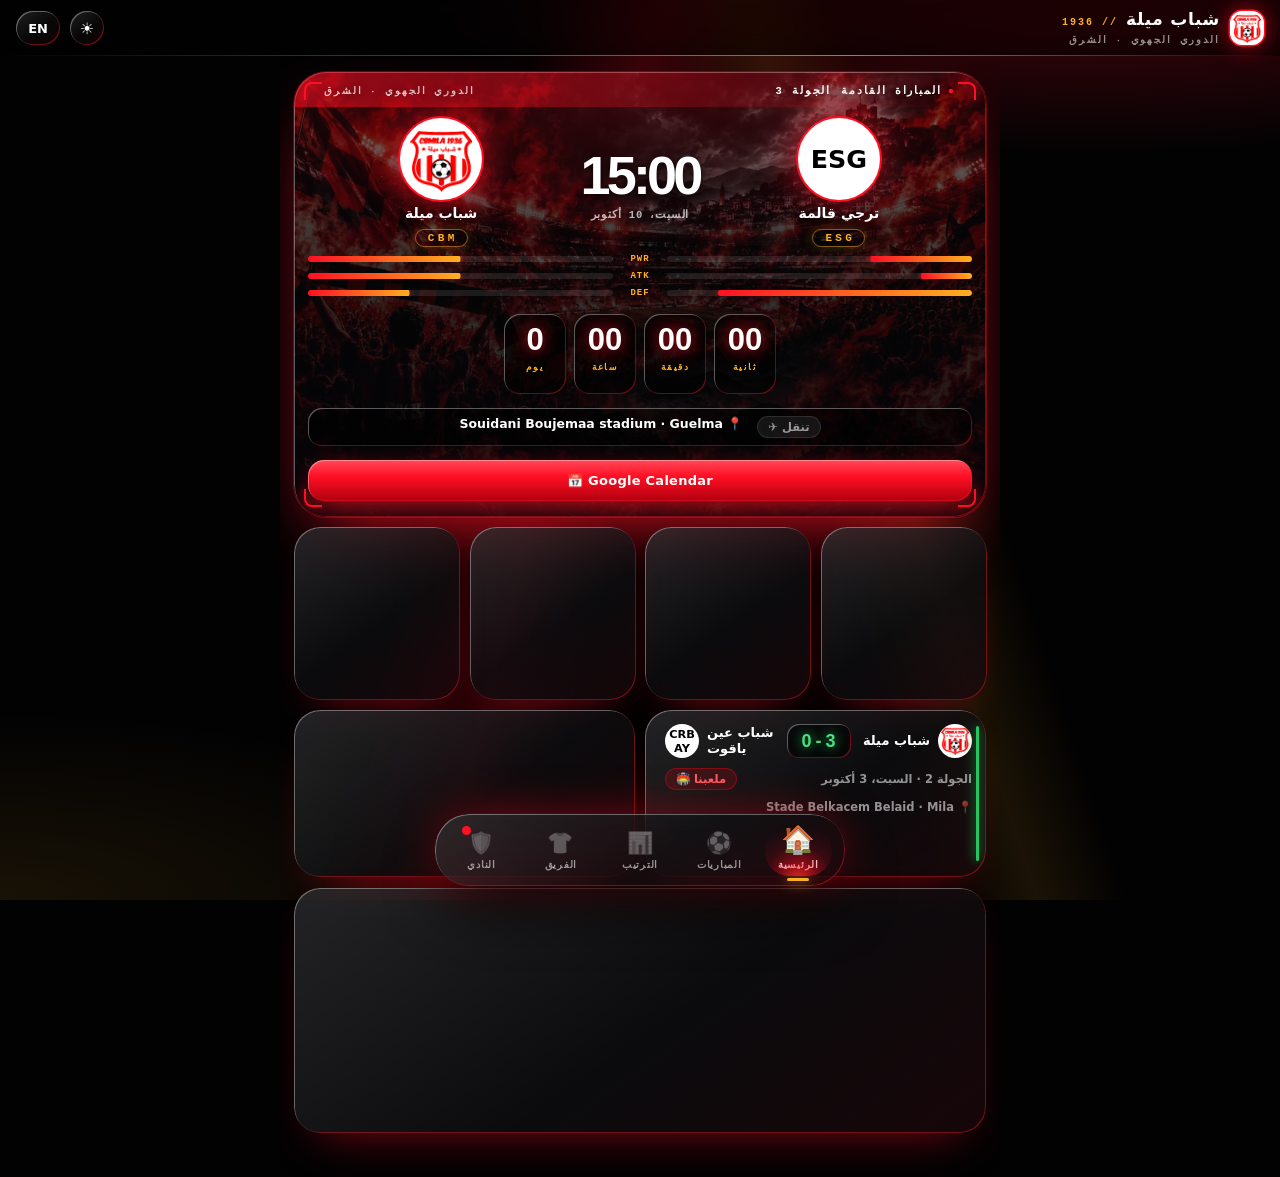
==== commit 09bf6aa1: "Add files via upload" ====
--- a/index.html
+++ b/index.html
@@ -7,7 +7,7 @@
 <link rel="manifest" href="./manifest.webmanifest">
 <meta name="application-name" content="CBM Mila Digital Fan Platform">
 <meta name="description" content="Official CBM Mila digital fan platform and supporter membership card.">
-<meta http-equiv="Content-Security-Policy" content="default-src 'self'; base-uri 'self'; object-src 'none'; frame-ancestors 'none'; form-action 'self'; script-src 'self' 'unsafe-inline' https://cdn.jsdelivr.net; style-src 'self' 'unsafe-inline' https://fonts.googleapis.com; font-src 'self' https://fonts.gstatic.com; img-src 'self' data: blob: https:; connect-src 'self' https://script.google.com https://script.googleusercontent.com https://quickchart.io; manifest-src 'self'; worker-src 'self';">
+<meta http-equiv="Content-Security-Policy" content="default-src 'self'; base-uri 'self'; object-src 'none'; form-action 'self'; script-src 'self' 'unsafe-inline' https://cdn.jsdelivr.net; style-src 'self' 'unsafe-inline' https://fonts.googleapis.com; font-src 'self' https://fonts.gstatic.com; img-src 'self' data: blob: https:; connect-src 'self' https://script.google.com https://script.googleusercontent.com https://quickchart.io; manifest-src 'self'; worker-src 'self';">
 <script src="./config.js"></script>
 <meta name="apple-mobile-web-app-capable" content="yes">
 <meta name="mobile-web-app-capable" content="yes">
@@ -156,7 +156,7 @@
 .fxi{flex:none;width:88px;display:flex;flex-direction:column;align-items:center;gap:5px;padding:10px 4px;text-align:center;border-radius:18px;background:var(--glass);box-shadow:var(--edge)}.fxi b{font-size:11px;line-height:1.2;font-weight:800}.fxi small{font:700 9.5px var(--mono);color:var(--mu)}
 .pw{border-radius:32px;box-shadow:0 30px 70px -26px rgba(255,15,35,.85),0 0 0 1px rgba(255,15,35,.35)}
 .pass{border-radius:32px;padding:0}
-.pi{position:relative;overflow:hidden;border-radius:32px;padding:0 14px 16px;color:#fff;background-color:#050507;background:radial-gradient(120% 60% at 50% 0,rgba(255,15,35,.22),transparent 65%),linear-gradient(180deg,rgba(5,5,7,0.72) 0%,rgba(5,5,7,0.88) 100%),url('./card-template.jpg') center/cover no-repeat,#050507;box-shadow:var(--edge)}.pi .pt b,.pi .pm,.pi .pbar{text-shadow:0 2px 10px rgba(0,0,0,.85)}
+.pi{position:relative;overflow:hidden;border-radius:32px;padding:0 14px 16px;color:#fff;background-color:#050507;background:radial-gradient(120% 60% at 50% 0,rgba(255,15,35,.22),transparent 65%),linear-gradient(180deg,rgba(5,5,7,.58) 0%,rgba(5,5,7,.80) 45%,rgba(5,5,7,.93) 100%),var(--mbg) center/cover no-repeat,#050507;box-shadow:var(--edge)}.pi .pt b,.pi .pm,.pi .pbar{text-shadow:0 2px 10px rgba(0,0,0,.85)}
 .pi>*{position:relative;z-index:2}.pi>.cn{position:absolute;width:18px;height:18px;border:2px solid var(--red);filter:drop-shadow(0 0 6px var(--red))}.cn.a{top:10px;left:10px;border-right:0;border-bottom:0;border-radius:8px 0 0 0}.cn.b{top:10px;right:10px;border-left:0;border-bottom:0;border-radius:0 8px 0 0}.cn.c{bottom:10px;left:10px;border-right:0;border-top:0;border-radius:0 0 0 8px}.cn.d{bottom:10px;right:10px;border-left:0;border-top:0;border-radius:0 0 8px 0}
 .pbar{display:flex;align-items:center;gap:10px;margin:0 -14px 14px;padding:12px 30px 10px;font:800 10.5px var(--mono);letter-spacing:.18em;text-transform:uppercase;background:linear-gradient(90deg,rgba(255,15,35,.55),transparent)}.pbar b:before{content:"●";margin-inline-end:6px;color:var(--red);animation:pls 1.4s infinite}.pbar em{margin-inline-start:auto;font-style:normal;opacity:.75;font-size:9.5px}
 .pvs{display:grid;grid-template-columns:minmax(0,1fr) auto minmax(0,1fr);align-items:center;gap:6px;text-align:center}.pt{display:flex;flex-direction:column;align-items:center;gap:8px;min-width:0}.pt b{font-size:14px;font-weight:900;line-height:1.15;text-transform:uppercase;overflow-wrap:anywhere}
@@ -211,6 +211,13 @@
 @media (prefers-reduced-motion:reduce){*,*::before,*::after{animation-duration:.001ms!important;transition-duration:.001ms!important;scroll-behavior:auto!important}}
 .train-card,.corecard,.mealcard,.home-card,.tc,.t{contain:content;content-visibility:auto;contain-intrinsic-size:180px}
 :focus-visible{outline:2px solid var(--red);outline-offset:3px}
+/* crest fix: always a perfect circle, never stretched by flex/grid or `span` rules */
+.crest,.crest.cbm,img.crest,.mr .tm .crest,.mr .tm span.crest,.tr .cl .crest,.tr .cl span.crest,.pt .crest,.tm .crest{aspect-ratio:1/1!important;object-fit:contain!important;flex:0 0 auto!important;flex-shrink:0!important;border-radius:50%!important;box-sizing:border-box;min-width:0;align-self:center;justify-self:center;display:grid!important;place-items:center;overflow:hidden;text-align:center!important;-webkit-line-clamp:unset!important}
+img.crest{display:block!important;background:#fff}
+.crest.cbm,.mr .tm span.crest.cbm{background:#fff var(--logo) center/82% no-repeat!important}
+:root{--mbg:url([data-uri])}
+.hero.md{background:linear-gradient(180deg,rgba(5,5,7,.45) 0%,rgba(5,5,7,.72) 60%,rgba(5,5,7,.9) 100%),var(--mbg) center/cover no-repeat,#060606!important}
+.pass.md .pi{background:radial-gradient(120% 60% at 50% 0,rgba(255,15,35,.18),transparent 65%),linear-gradient(180deg,rgba(5,5,7,.40) 0%,rgba(5,5,7,.70) 55%,rgba(5,5,7,.90) 100%),var(--mbg) center/cover no-repeat,#050507}
 </style>
 </head>
 <body>
@@ -221,12 +228,13 @@
 <div class="cm" id="cm"><div class="cmb" id="cmb"></div></div>
 <div class="ib" id="ib"><span></span><button class="btn p" id="ib-go"></button><button id="ib-x" aria-label="close">✕</button></div>
 <div id="toast"></div>
+<script>/* qrcode-generator (MIT) */var qrcode=function(){var t=function(t,r){var e=t,n=g[r],o=null,i=0,a=null,u=[],f={},c=function(t,r){o=function(t){for(var r=new Array(t),e=0;e<t;e+=1){r[e]=new Array(t);for(var n=0;n<t;n+=1)r[e][n]=null}return r}(i=4*e+17),l(0,0),l(i-7,0),l(0,i-7),s(),h(),d(t,r),e>=7&&v(t),null==a&&(a=p(e,n,u)),w(a,r)},l=function(t,r){for(var e=-1;e<=7;e+=1)if(!(t+e<=-1||i<=t+e))for(var n=-1;n<=7;n+=1)r+n<=-1||i<=r+n||(o[t+e][r+n]=0<=e&&e<=6&&(0==n||6==n)||0<=n&&n<=6&&(0==e||6==e)||2<=e&&e<=4&&2<=n&&n<=4)},h=function(){for(var t=8;t<i-8;t+=1)null==o[t][6]&&(o[t][6]=t%2==0);for(var r=8;r<i-8;r+=1)null==o[6][r]&&(o[6][r]=r%2==0)},s=function(){for(var t=B.getPatternPosition(e),r=0;r<t.length;r+=1)for(var n=0;n<t.length;n+=1){var i=t[r],a=t[n];if(null==o[i][a])for(var u=-2;u<=2;u+=1)for(var f=-2;f<=2;f+=1)o[i+u][a+f]=-2==u||2==u||-2==f||2==f||0==u&&0==f}},v=function(t){for(var r=B.getBCHTypeNumber(e),n=0;n<18;n+=1){var a=!t&&1==(r>>n&1);o[Math.floor(n/3)][n%3+i-8-3]=a}for(n=0;n<18;n+=1){a=!t&&1==(r>>n&1);o[n%3+i-8-3][Math.floor(n/3)]=a}},d=function(t,r){for(var e=n<<3|r,a=B.getBCHTypeInfo(e),u=0;u<15;u+=1){var f=!t&&1==(a>>u&1);u<6?o[u][8]=f:u<8?o[u+1][8]=f:o[i-15+u][8]=f}for(u=0;u<15;u+=1){f=!t&&1==(a>>u&1);u<8?o[8][i-u-1]=f:u<9?o[8][15-u-1+1]=f:o[8][15-u-1]=f}o[i-8][8]=!t},w=function(t,r){for(var e=-1,n=i-1,a=7,u=0,f=B.getMaskFunction(r),c=i-1;c>0;c-=2)for(6==c&&(c-=1);;){for(var g=0;g<2;g+=1)if(null==o[n][c-g]){var l=!1;u<t.length&&(l=1==(t[u]>>>a&1)),f(n,c-g)&&(l=!l),o[n][c-g]=l,-1==(a-=1)&&(u+=1,a=7)}if((n+=e)<0||i<=n){n-=e,e=-e;break}}},p=function(t,r,e){for(var n=A.getRSBlocks(t,r),o=b(),i=0;i<e.length;i+=1){var a=e[i];o.put(a.getMode(),4),o.put(a.getLength(),B.getLengthInBits(a.getMode(),t)),a.write(o)}var u=0;for(i=0;i<n.length;i+=1)u+=n[i].dataCount;if(o.getLengthInBits()>8*u)throw"code length overflow. ("+o.getLengthInBits()+">"+8*u+")";for(o.getLengthInBits()+4<=8*u&&o.put(0,4);o.getLengthInBits()%8!=0;)o.putBit(!1);for(;!(o.getLengthInBits()>=8*u||(o.put(236,8),o.getLengthInBits()>=8*u));)o.put(17,8);return function(t,r){for(var e=0,n=0,o=0,i=new Array(r.length),a=new Array(r.length),u=0;u<r.length;u+=1){var f=r[u].dataCount,c=r[u].totalCount-f;n=Math.max(n,f),o=Math.max(o,c),i[u]=new Array(f);for(var g=0;g<i[u].length;g+=1)i[u][g]=255&t.getBuffer()[g+e];e+=f;var l=B.getErrorCorrectPolynomial(c),h=k(i[u],l.getLength()-1).mod(l);for(a[u]=new Array(l.getLength()-1),g=0;g<a[u].length;g+=1){var s=g+h.getLength()-a[u].length;a[u][g]=s>=0?h.getAt(s):0}}var v=0;for(g=0;g<r.length;g+=1)v+=r[g].totalCount;var d=new Array(v),w=0;for(g=0;g<n;g+=1)for(u=0;u<r.length;u+=1)g<i[u].length&&(d[w]=i[u][g],w+=1);for(g=0;g<o;g+=1)for(u=0;u<r.length;u+=1)g<a[u].length&&(d[w]=a[u][g],w+=1);return d}(o,n)};f.addData=function(t,r){var e=null;switch(r=r||"Byte"){case"Numeric":e=M(t);break;case"Alphanumeric":e=x(t);break;case"Byte":e=m(t);break;case"Kanji":e=L(t);break;default:throw"mode:"+r}u.push(e),a=null},f.isDark=function(t,r){if(t<0||i<=t||r<0||i<=r)throw t+","+r;return o[t][r]},f.getModuleCount=function(){return i},f.make=function(){if(e<1){for(var t=1;t<40;t++){for(var r=A.getRSBlocks(t,n),o=b(),i=0;i<u.length;i++){var a=u[i];o.put(a.getMode(),4),o.put(a.getLength(),B.getLengthInBits(a.getMode(),t)),a.write(o)}var g=0;for(i=0;i<r.length;i++)g+=r[i].dataCount;if(o.getLengthInBits()<=8*g)break}e=t}c(!1,function(){for(var t=0,r=0,e=0;e<8;e+=1){c(!0,e);var n=B.getLostPoint(f);(0==e||t>n)&&(t=n,r=e)}return r}())},f.createTableTag=function(t,r){t=t||2;var e="";e+='<table style="',e+=" border-width: 0px; border-style: none;",e+=" border-collapse: collapse;",e+=" padding: 0px; margin: "+(r=void 0===r?4*t:r)+"px;",e+='">',e+="<tbody>";for(var n=0;n<f.getModuleCount();n+=1){e+="<tr>";for(var o=0;o<f.getModuleCount();o+=1)e+='<td style="',e+=" border-width: 0px; border-style: none;",e+=" border-collapse: collapse;",e+=" padding: 0px; margin: 0px;",e+=" width: "+t+"px;",e+=" height: "+t+"px;",e+=" background-color: ",e+=f.isDark(n,o)?"#000000":"#ffffff",e+=";",e+='"/>';e+="</tr>"}return e+="</tbody>",e+="</table>"},f.createSvgTag=function(t,r,e,n){var o={};"object"==typeof arguments[0]&&(t=(o=arguments[0]).cellSize,r=o.margin,e=o.alt,n=o.title),t=t||2,r=void 0===r?4*t:r,(e="string"==typeof e?{text:e}:e||{}).text=e.text||null,e.id=e.text?e.id||"qrcode-description":null,(n="string"==typeof n?{text:n}:n||{}).text=n.text||null,n.id=n.text?n.id||"qrcode-title":null;var i,a,u,c,g=f.getModuleCount()*t+2*r,l="";for(c="l"+t+",0 0,"+t+" -"+t+",0 0,-"+t+"z ",l+='<svg version="1.1" xmlns="http://www.w3.org/2000/svg"',l+=o.scalable?"":' width="'+g+'px" height="'+g+'px"',l+=' viewBox="0 0 '+g+" "+g+'" ',l+=' preserveAspectRatio="xMinYMin meet"',l+=n.text||e.text?' role="img" aria-labelledby="'+y([n.id,e.id].join(" ").trim())+'"':"",l+=">",l+=n.text?'<title id="'+y(n.id)+'">'+y(n.text)+"</title>":"",l+=e.text?'<description id="'+y(e.id)+'">'+y(e.text)+"</description>":"",l+='<rect width="100%" height="100%" fill="white" cx="0" cy="0"/>',l+='<path d="',a=0;a<f.getModuleCount();a+=1)for(u=a*t+r,i=0;i<f.getModuleCount();i+=1)f.isDark(a,i)&&(l+="M"+(i*t+r)+","+u+c);return l+='" stroke="transparent" fill="black"/>',l+="</svg>"},f.createDataURL=function(t,r){t=t||2,r=void 0===r?4*t:r;var e=f.getModuleCount()*t+2*r,n=r,o=e-r;return I(e,e,function(r,e){if(n<=r&&r<o&&n<=e&&e<o){var i=Math.floor((r-n)/t),a=Math.floor((e-n)/t);return f.isDark(a,i)?0:1}return 1})},f.createImgTag=function(t,r,e){t=t||2,r=void 0===r?4*t:r;var n=f.getModuleCount()*t+2*r,o="";return o+="<img",o+=' src="',o+=f.createDataURL(t,r),o+='"',o+=' width="',o+=n,o+='"',o+=' height="',o+=n,o+='"',e&&(o+=' alt="',o+=y(e),o+='"'),o+="/>"};var y=function(t){for(var r="",e=0;e<t.length;e+=1){var n=t.charAt(e);switch(n){case"<":r+="&lt;";break;case">":r+="&gt;";break;case"&":r+="&amp;";break;case'"':r+="&quot;";break;default:r+=n}}return r};return f.createASCII=function(t,r){if((t=t||1)<2)return function(t){t=void 0===t?2:t;var r,e,n,o,i,a=1*f.getModuleCount()+2*t,u=t,c=a-t,g={"██":"█","█ ":"▀"," █":"▄","  ":" "},l={"██":"▀","█ ":"▀"," █":" ","  ":" "},h="";for(r=0;r<a;r+=2){for(n=Math.floor((r-u)/1),o=Math.floor((r+1-u)/1),e=0;e<a;e+=1)i="█",u<=e&&e<c&&u<=r&&r<c&&f.isDark(n,Math.floor((e-u)/1))&&(i=" "),u<=e&&e<c&&u<=r+1&&r+1<c&&f.isDark(o,Math.floor((e-u)/1))?i+=" ":i+="█",h+=t<1&&r+1>=c?l[i]:g[i];h+="\n"}return a%2&&t>0?h.substring(0,h.length-a-1)+Array(a+1).join("▀"):h.substring(0,h.length-1)}(r);t-=1,r=void 0===r?2*t:r;var e,n,o,i,a=f.getModuleCount()*t+2*r,u=r,c=a-r,g=Array(t+1).join("██"),l=Array(t+1).join("  "),h="",s="";for(e=0;e<a;e+=1){for(o=Math.floor((e-u)/t),s="",n=0;n<a;n+=1)i=1,u<=n&&n<c&&u<=e&&e<c&&f.isDark(o,Math.floor((n-u)/t))&&(i=0),s+=i?g:l;for(o=0;o<t;o+=1)h+=s+"\n"}return h.substring(0,h.length-1)},f.renderTo2dContext=function(t,r){r=r||2;for(var e=f.getModuleCount(),n=0;n<e;n++)for(var o=0;o<e;o++)t.fillStyle=f.isDark(n,o)?"black":"white",t.fillRect(o*r,n*r,r,r)},f};t.stringToBytes=(t.stringToBytesFuncs={default:function(t){for(var r=[],e=0;e<t.length;e+=1){var n=t.charCodeAt(e);r.push(255&n)}return r}}).default,t.createStringToBytes=function(t,r){var e=function(){for(var e=S(t),n=function(){var t=e.read();if(-1==t)throw"eof";return t},o=0,i={};;){var a=e.read();if(-1==a)break;var u=n(),f=n()<<8|n();i[String.fromCharCode(a<<8|u)]=f,o+=1}if(o!=r)throw o+" != "+r;return i}(),n="?".charCodeAt(0);return function(t){for(var r=[],o=0;o<t.length;o+=1){var i=t.charCodeAt(o);if(i<128)r.push(i);else{var a=e[t.charAt(o)];"number"==typeof a?(255&a)==a?r.push(a):(r.push(a>>>8),r.push(255&a)):r.push(n)}}return r}};var r,e,n,o,i,a=1,u=2,f=4,c=8,g={L:1,M:0,Q:3,H:2},l=0,h=1,s=2,v=3,d=4,w=5,p=6,y=7,B=(r=[[],[6,18],[6,22],[6,26],[6,30],[6,34],[6,22,38],[6,24,42],[6,26,46],[6,28,50],[6,30,54],[6,32,58],[6,34,62],[6,26,46,66],[6,26,48,70],[6,26,50,74],[6,30,54,78],[6,30,56,82],[6,30,58,86],[6,34,62,90],[6,28,50,72,94],[6,26,50,74,98],[6,30,54,78,102],[6,28,54,80,106],[6,32,58,84,110],[6,30,58,86,114],[6,34,62,90,118],[6,26,50,74,98,122],[6,30,54,78,102,126],[6,26,52,78,104,130],[6,30,56,82,108,134],[6,34,60,86,112,138],[6,30,58,86,114,142],[6,34,62,90,118,146],[6,30,54,78,102,126,150],[6,24,50,76,102,128,154],[6,28,54,80,106,132,158],[6,32,58,84,110,136,162],[6,26,54,82,110,138,166],[6,30,58,86,114,142,170]],e=1335,n=7973,i=function(t){for(var r=0;0!=t;)r+=1,t>>>=1;return r},(o={}).getBCHTypeInfo=function(t){for(var r=t<<10;i(r)-i(e)>=0;)r^=e<<i(r)-i(e);return 21522^(t<<10|r)},o.getBCHTypeNumber=function(t){for(var r=t<<12;i(r)-i(n)>=0;)r^=n<<i(r)-i(n);return t<<12|r},o.getPatternPosition=function(t){return r[t-1]},o.getMaskFunction=function(t){switch(t){case l:return function(t,r){return(t+r)%2==0};case h:return function(t,r){return t%2==0};case s:return function(t,r){return r%3==0};case v:return function(t,r){return(t+r)%3==0};case d:return function(t,r){return(Math.floor(t/2)+Math.floor(r/3))%2==0};case w:return function(t,r){return t*r%2+t*r%3==0};case p:return function(t,r){return(t*r%2+t*r%3)%2==0};case y:return function(t,r){return(t*r%3+(t+r)%2)%2==0};default:throw"bad maskPattern:"+t}},o.getErrorCorrectPolynomial=function(t){for(var r=k([1],0),e=0;e<t;e+=1)r=r.multiply(k([1,C.gexp(e)],0));return r},o.getLengthInBits=function(t,r){if(1<=r&&r<10)switch(t){case a:return 10;case u:return 9;case f:case c:return 8;default:throw"mode:"+t}else if(r<27)switch(t){case a:return 12;case u:return 11;case f:return 16;case c:return 10;default:throw"mode:"+t}else{if(!(r<41))throw"type:"+r;switch(t){case a:return 14;case u:return 13;case f:return 16;case c:return 12;default:throw"mode:"+t}}},o.getLostPoint=function(t){for(var r=t.getModuleCount(),e=0,n=0;n<r;n+=1)for(var o=0;o<r;o+=1){for(var i=0,a=t.isDark(n,o),u=-1;u<=1;u+=1)if(!(n+u<0||r<=n+u))for(var f=-1;f<=1;f+=1)o+f<0||r<=o+f||0==u&&0==f||a==t.isDark(n+u,o+f)&&(i+=1);i>5&&(e+=3+i-5)}for(n=0;n<r-1;n+=1)for(o=0;o<r-1;o+=1){var c=0;t.isDark(n,o)&&(c+=1),t.isDark(n+1,o)&&(c+=1),t.isDark(n,o+1)&&(c+=1),t.isDark(n+1,o+1)&&(c+=1),0!=c&&4!=c||(e+=3)}for(n=0;n<r;n+=1)for(o=0;o<r-6;o+=1)t.isDark(n,o)&&!t.isDark(n,o+1)&&t.isDark(n,o+2)&&t.isDark(n,o+3)&&t.isDark(n,o+4)&&!t.isDark(n,o+5)&&t.isDark(n,o+6)&&(e+=40);for(o=0;o<r;o+=1)for(n=0;n<r-6;n+=1)t.isDark(n,o)&&!t.isDark(n+1,o)&&t.isDark(n+2,o)&&t.isDark(n+3,o)&&t.isDark(n+4,o)&&!t.isDark(n+5,o)&&t.isDark(n+6,o)&&(e+=40);var g=0;for(o=0;o<r;o+=1)for(n=0;n<r;n+=1)t.isDark(n,o)&&(g+=1);return e+=Math.abs(100*g/r/r-50)/5*10},o),C=function(){for(var t=new Array(256),r=new Array(256),e=0;e<8;e+=1)t[e]=1<<e;for(e=8;e<256;e+=1)t[e]=t[e-4]^t[e-5]^t[e-6]^t[e-8];for(e=0;e<255;e+=1)r[t[e]]=e;var n={glog:function(t){if(t<1)throw"glog("+t+")";return r[t]},gexp:function(r){for(;r<0;)r+=255;for(;r>=256;)r-=255;return t[r]}};return n}();function k(t,r){if(void 0===t.length)throw t.length+"/"+r;var e=function(){for(var e=0;e<t.length&&0==t[e];)e+=1;for(var n=new Array(t.length-e+r),o=0;o<t.length-e;o+=1)n[o]=t[o+e];return n}(),n={getAt:function(t){return e[t]},getLength:function(){return e.length},multiply:function(t){for(var r=new Array(n.getLength()+t.getLength()-1),e=0;e<n.getLength();e+=1)for(var o=0;o<t.getLength();o+=1)r[e+o]^=C.gexp(C.glog(n.getAt(e))+C.glog(t.getAt(o)));return k(r,0)},mod:function(t){if(n.getLength()-t.getLength()<0)return n;for(var r=C.glog(n.getAt(0))-C.glog(t.getAt(0)),e=new Array(n.getLength()),o=0;o<n.getLength();o+=1)e[o]=n.getAt(o);for(o=0;o<t.getLength();o+=1)e[o]^=C.gexp(C.glog(t.getAt(o))+r);return k(e,0).mod(t)}};return n}var A=function(){var t=[[1,26,19],[1,26,16],[1,26,13],[1,26,9],[1,44,34],[1,44,28],[1,44,22],[1,44,16],[1,70,55],[1,70,44],[2,35,17],[2,35,13],[1,100,80],[2,50,32],[2,50,24],[4,25,9],[1,134,108],[2,67,43],[2,33,15,2,34,16],[2,33,11,2,34,12],[2,86,68],[4,43,27],[4,43,19],[4,43,15],[2,98,78],[4,49,31],[2,32,14,4,33,15],[4,39,13,1,40,14],[2,121,97],[2,60,38,2,61,39],[4,40,18,2,41,19],[4,40,14,2,41,15],[2,146,116],[3,58,36,2,59,37],[4,36,16,4,37,17],[4,36,12,4,37,13],[2,86,68,2,87,69],[4,69,43,1,70,44],[6,43,19,2,44,20],[6,43,15,2,44,16],[4,101,81],[1,80,50,4,81,51],[4,50,22,4,51,23],[3,36,12,8,37,13],[2,116,92,2,117,93],[6,58,36,2,59,37],[4,46,20,6,47,21],[7,42,14,4,43,15],[4,133,107],[8,59,37,1,60,38],[8,44,20,4,45,21],[12,33,11,4,34,12],[3,145,115,1,146,116],[4,64,40,5,65,41],[11,36,16,5,37,17],[11,36,12,5,37,13],[5,109,87,1,110,88],[5,65,41,5,66,42],[5,54,24,7,55,25],[11,36,12,7,37,13],[5,122,98,1,123,99],[7,73,45,3,74,46],[15,43,19,2,44,20],[3,45,15,13,46,16],[1,135,107,5,136,108],[10,74,46,1,75,47],[1,50,22,15,51,23],[2,42,14,17,43,15],[5,150,120,1,151,121],[9,69,43,4,70,44],[17,50,22,1,51,23],[2,42,14,19,43,15],[3,141,113,4,142,114],[3,70,44,11,71,45],[17,47,21,4,48,22],[9,39,13,16,40,14],[3,135,107,5,136,108],[3,67,41,13,68,42],[15,54,24,5,55,25],[15,43,15,10,44,16],[4,144,116,4,145,117],[17,68,42],[17,50,22,6,51,23],[19,46,16,6,47,17],[2,139,111,7,140,112],[17,74,46],[7,54,24,16,55,25],[34,37,13],[4,151,121,5,152,122],[4,75,47,14,76,48],[11,54,24,14,55,25],[16,45,15,14,46,16],[6,147,117,4,148,118],[6,73,45,14,74,46],[11,54,24,16,55,25],[30,46,16,2,47,17],[8,132,106,4,133,107],[8,75,47,13,76,48],[7,54,24,22,55,25],[22,45,15,13,46,16],[10,142,114,2,143,115],[19,74,46,4,75,47],[28,50,22,6,51,23],[33,46,16,4,47,17],[8,152,122,4,153,123],[22,73,45,3,74,46],[8,53,23,26,54,24],[12,45,15,28,46,16],[3,147,117,10,148,118],[3,73,45,23,74,46],[4,54,24,31,55,25],[11,45,15,31,46,16],[7,146,116,7,147,117],[21,73,45,7,74,46],[1,53,23,37,54,24],[19,45,15,26,46,16],[5,145,115,10,146,116],[19,75,47,10,76,48],[15,54,24,25,55,25],[23,45,15,25,46,16],[13,145,115,3,146,116],[2,74,46,29,75,47],[42,54,24,1,55,25],[23,45,15,28,46,16],[17,145,115],[10,74,46,23,75,47],[10,54,24,35,55,25],[19,45,15,35,46,16],[17,145,115,1,146,116],[14,74,46,21,75,47],[29,54,24,19,55,25],[11,45,15,46,46,16],[13,145,115,6,146,116],[14,74,46,23,75,47],[44,54,24,7,55,25],[59,46,16,1,47,17],[12,151,121,7,152,122],[12,75,47,26,76,48],[39,54,24,14,55,25],[22,45,15,41,46,16],[6,151,121,14,152,122],[6,75,47,34,76,48],[46,54,24,10,55,25],[2,45,15,64,46,16],[17,152,122,4,153,123],[29,74,46,14,75,47],[49,54,24,10,55,25],[24,45,15,46,46,16],[4,152,122,18,153,123],[13,74,46,32,75,47],[48,54,24,14,55,25],[42,45,15,32,46,16],[20,147,117,4,148,118],[40,75,47,7,76,48],[43,54,24,22,55,25],[10,45,15,67,46,16],[19,148,118,6,149,119],[18,75,47,31,76,48],[34,54,24,34,55,25],[20,45,15,61,46,16]],r=function(t,r){var e={};return e.totalCount=t,e.dataCount=r,e},e={};return e.getRSBlocks=function(e,n){var o=function(r,e){switch(e){case g.L:return t[4*(r-1)+0];case g.M:return t[4*(r-1)+1];case g.Q:return t[4*(r-1)+2];case g.H:return t[4*(r-1)+3];default:return}}(e,n);if(void 0===o)throw"bad rs block @ typeNumber:"+e+"/errorCorrectionLevel:"+n;for(var i=o.length/3,a=[],u=0;u<i;u+=1)for(var f=o[3*u+0],c=o[3*u+1],l=o[3*u+2],h=0;h<f;h+=1)a.push(r(c,l));return a},e}(),b=function(){var t=[],r=0,e={getBuffer:function(){return t},getAt:function(r){var e=Math.floor(r/8);return 1==(t[e]>>>7-r%8&1)},put:function(t,r){for(var n=0;n<r;n+=1)e.putBit(1==(t>>>r-n-1&1))},getLengthInBits:function(){return r},putBit:function(e){var n=Math.floor(r/8);t.length<=n&&t.push(0),e&&(t[n]|=128>>>r%8),r+=1}};return e},M=function(t){var r=a,e=t,n={getMode:function(){return r},getLength:function(t){return e.length},write:function(t){for(var r=e,n=0;n+2<r.length;)t.put(o(r.substring(n,n+3)),10),n+=3;n<r.length&&(r.length-n==1?t.put(o(r.substring(n,n+1)),4):r.length-n==2&&t.put(o(r.substring(n,n+2)),7))}},o=function(t){for(var r=0,e=0;e<t.length;e+=1)r=10*r+i(t.charAt(e));return r},i=function(t){if("0"<=t&&t<="9")return t.charCodeAt(0)-"0".charCodeAt(0);throw"illegal char :"+t};return n},x=function(t){var r=u,e=t,n={getMode:function(){return r},getLength:function(t){return e.length},write:function(t){for(var r=e,n=0;n+1<r.length;)t.put(45*o(r.charAt(n))+o(r.charAt(n+1)),11),n+=2;n<r.length&&t.put(o(r.charAt(n)),6)}},o=function(t){if("0"<=t&&t<="9")return t.charCodeAt(0)-"0".charCodeAt(0);if("A"<=t&&t<="Z")return t.charCodeAt(0)-"A".charCodeAt(0)+10;switch(t){case" ":return 36;case"$":return 37;case"%":return 38;case"*":return 39;case"+":return 40;case"-":return 41;case".":return 42;case"/":return 43;case":":return 44;default:throw"illegal char :"+t}};return n},m=function(r){var e=f,n=t.stringToBytes(r),o={getMode:function(){return e},getLength:function(t){return n.length},write:function(t){for(var r=0;r<n.length;r+=1)t.put(n[r],8)}};return o},L=function(r){var e=c,n=t.stringToBytesFuncs.SJIS;if(!n)throw"sjis not supported.";!function(){var t=n("友");if(2!=t.length||38726!=(t[0]<<8|t[1]))throw"sjis not supported."}();var o=n(r),i={getMode:function(){return e},getLength:function(t){return~~(o.length/2)},write:function(t){for(var r=o,e=0;e+1<r.length;){var n=(255&r[e])<<8|255&r[e+1];if(33088<=n&&n<=40956)n-=33088;else{if(!(57408<=n&&n<=60351))throw"illegal char at "+(e+1)+"/"+n;n-=49472}n=192*(n>>>8&255)+(255&n),t.put(n,13),e+=2}if(e<r.length)throw"illegal char at "+(e+1)}};return i},D=function(){var t=[],r={writeByte:function(r){t.push(255&r)},writeShort:function(t){r.writeByte(t),r.writeByte(t>>>8)},writeBytes:function(t,e,n){e=e||0,n=n||t.length;for(var o=0;o<n;o+=1)r.writeByte(t[o+e])},writeString:function(t){for(var e=0;e<t.length;e+=1)r.writeByte(t.charCodeAt(e))},toByteArray:function(){return t},toString:function(){var r="";r+="[";for(var e=0;e<t.length;e+=1)e>0&&(r+=","),r+=t[e];return r+="]"}};return r},S=function(t){var r=t,e=0,n=0,o=0,i={read:function(){for(;o<8;){if(e>=r.length){if(0==o)return-1;throw"unexpected end of file./"+o}var t=r.charAt(e);if(e+=1,"="==t)return o=0,-1;t.match(/^\s$/)||(n=n<<6|a(t.charCodeAt(0)),o+=6)}var i=n>>>o-8&255;return o-=8,i}},a=function(t){if(65<=t&&t<=90)return t-65;if(97<=t&&t<=122)return t-97+26;if(48<=t&&t<=57)return t-48+52;if(43==t)return 62;if(47==t)return 63;throw"c:"+t};return i},I=function(t,r,e){for(var n=function(t,r){var e=t,n=r,o=new Array(t*r),i={setPixel:function(t,r,n){o[r*e+t]=n},write:function(t){t.writeString("GIF87a"),t.writeShort(e),t.writeShort(n),t.writeByte(128),t.writeByte(0),t.writeByte(0),t.writeByte(0),t.writeByte(0),t.writeByte(0),t.writeByte(255),t.writeByte(255),t.writeByte(255),t.writeString(","),t.writeShort(0),t.writeShort(0),t.writeShort(e),t.writeShort(n),t.writeByte(0);var r=a(2);t.writeByte(2);for(var o=0;r.length-o>255;)t.writeByte(255),t.writeBytes(r,o,255),o+=255;t.writeByte(r.length-o),t.writeBytes(r,o,r.length-o),t.writeByte(0),t.writeString(";")}},a=function(t){for(var r=1<<t,e=1+(1<<t),n=t+1,i=u(),a=0;a<r;a+=1)i.add(String.fromCharCode(a));i.add(String.fromCharCode(r)),i.add(String.fromCharCode(e));var f,c,g,l=D(),h=(f=l,c=0,g=0,{write:function(t,r){if(t>>>r!=0)throw"length over";for(;c+r>=8;)f.writeByte(255&(t<<c|g)),r-=8-c,t>>>=8-c,g=0,c=0;g|=t<<c,c+=r},flush:function(){c>0&&f.writeByte(g)}});h.write(r,n);var s=0,v=String.fromCharCode(o[s]);for(s+=1;s<o.length;){var d=String.fromCharCode(o[s]);s+=1,i.contains(v+d)?v+=d:(h.write(i.indexOf(v),n),i.size()<4095&&(i.size()==1<<n&&(n+=1),i.add(v+d)),v=d)}return h.write(i.indexOf(v),n),h.write(e,n),h.flush(),l.toByteArray()},u=function(){var t={},r=0,e={add:function(n){if(e.contains(n))throw"dup key:"+n;t[n]=r,r+=1},size:function(){return r},indexOf:function(r){return t[r]},contains:function(r){return void 0!==t[r]}};return e};return i}(t,r),o=0;o<r;o+=1)for(var i=0;i<t;i+=1)n.setPixel(i,o,e(i,o));var a=D();n.write(a);for(var u=function(){var t=0,r=0,e=0,n="",o={},i=function(t){n+=String.fromCharCode(a(63&t))},a=function(t){if(t<0);else{if(t<26)return 65+t;if(t<52)return t-26+97;if(t<62)return t-52+48;if(62==t)return 43;if(63==t)return 47}throw"n:"+t};return o.writeByte=function(n){for(t=t<<8|255&n,r+=8,e+=1;r>=6;)i(t>>>r-6),r-=6},o.flush=function(){if(r>0&&(i(t<<6-r),t=0,r=0),e%3!=0)for(var o=3-e%3,a=0;a<o;a+=1)n+="="},o.toString=function(){return n},o}(),f=a.toByteArray(),c=0;c<f.length;c+=1)u.writeByte(f[c]);return u.flush(),"data:image/gif;base64,"+u};return t}();qrcode.stringToBytesFuncs["UTF-8"]=function(t){return function(t){for(var r=[],e=0;e<t.length;e++){var n=t.charCodeAt(e);n<128?r.push(n):n<2048?r.push(192|n>>6,128|63&n):n<55296||n>=57344?r.push(224|n>>12,128|n>>6&63,128|63&n):(e++,n=65536+((1023&n)<<10|1023&t.charCodeAt(e)),r.push(240|n>>18,128|n>>12&63,128|n>>6&63,128|63&n))}return r}(t)},function(t){"function"==typeof define&&define.amd?define([],t):"object"==typeof exports&&(module.exports=t())}(function(){return qrcode});</script>
 <script>
 const D0={"schemaVersion":3,"lastUpdated":"2026-10-04T13:00:00+01:00","sourceUrls":{"club":"https://www.lirf.dz/ar/club/733","ranking":"https://www.lirf.dz/ar/ranking","player":"https://www.lirf.dz/ar/player/{id}","match":"https://www.lirf.dz/ar/match/{id}","calendar":"https://www.lirf.dz/ar/calendar"},"sourceMeta":{"seasonId":"6","seasonName":"2026/2027","competitionId":"4275","competitionAr":"شرق","competitionLatin":"Ligue Inter-Régions Group East","timezone":"Africa/Algiers","palette":{"primary":"#e30613","white":"#FFFFFF","black":"#000000"},"relegationPlaces":0},"club":{"id":"733","name":{"ar":"شباب ميلة","latin":"CBM Mila"},"short":"CBM","city":"Mila","country":"Algeria","logo":"https://www.lirf.dz/clubs-logos/733-1656234689.png","stadium":{"name":"—","ar":"لا يوجد ملعب مرتبط رسميًا بملف النادي على LIRF","source":"LIRF club profile — no associated stadium"}},"staff":[{"id":"staff-1","name":{"ar":"بلعريبي سعيد","latin":"سعيد بلعريبي","en":"سعيد بلعريبي"},"role":{"ar":"مدرب أكابر","en":"Head coach"},"nationality":"الجزائر","photoUrl":"https://www.lirf.dz/person-image/155316-1669552530.jpg"},{"id":"staff-2","name":{"ar":"قياس محمد","latin":"قياس محمد","en":"قياس محمد"},"role":{"ar":"1er Entr. Adjoint Séniors","en":"Assistant coach"},"nationality":"الجزائر","photoUrl":"https://www.lirf.dz/person-image/612169-1772740180.jpg"},{"id":"staff-3","name":{"ar":"يحياوي الوليد","latin":"يحياوي الوليد","en":"يحياوي الوليد"},"role":{"ar":"مدرب حراس أكابر","en":"Goalkeeper coach"},"nationality":"الجزائر","photoUrl":"https://www.lirf.dz/person-image/59277-1664706356.jpg"},{"id":"staff-4","name":{"ar":"مسعي أسامة","latin":"مسعي أسامة","en":"مسعي أسامة"},"role":{"ar":"محضر بدني أكابر","en":"Fitness coach"},"nationality":"الجزائر","photoUrl":"https://www.lirf.dz/person-image/498704-1738235237.jpg"}],"players":[{"id":"43091","shirt":1,"name":{"ar":"حميدي محمد بهاء الدين","latin":"حميدي محمد بهاء الدين","en":"حميدي محمد بهاء الدين"},"position":"GK","birthDate":"2001-07-05","approxAge":null,"nationality":"الجزائر","photoUrl":"https://www.lirf.dz/licence-photo/photo-pro-870947-1789843107.png","sourceUrl":"https://www.lirf.dz/ar/player/43091","lastFetchedAt":null},{"id":"62230","shirt":30,"name":{"ar":"شابونية حسام","latin":"شابونية حسام","en":"شابونية حسام"},"position":"GK","birthDate":"1997-01-21","approxAge":null,"nationality":"الجزائر","photoUrl":"https://www.lirf.dz/licence-photo/photo-pro-870975-1789845765.png","sourceUrl":"https://www.lirf.dz/ar/player/62230","lastFetchedAt":null},{"id":"129241","shirt":16,"name":{"ar":"مقيرد عمر","latin":"مقيرد عمر","en":"مقيرد عمر"},"position":"GK","birthDate":"2006-09-06","approxAge":null,"nationality":"الجزائر","photoUrl":"https://www.lirf.dz/licence-photo/photo-pro-871473-1789845435.png","sourceUrl":"https://www.lirf.dz/ar/player/129241","lastFetchedAt":null},{"id":"72760","shirt":2,"name":{"ar":"فقراوي بلقاسم","latin":"فقراوي بلقاسم","en":"فقراوي بلقاسم"},"position":"DEF","birthDate":null,"approxAge":22,"nationality":"الجزائر","photoUrl":"https://www.lirf.dz/licence-photo/photo-pro-870950-1789843145.png","sourceUrl":"https://www.lirf.dz/ar/player/72760","lastFetchedAt":null},{"id":"42007","shirt":3,"name":{"ar":"زكور اسامة","latin":"زكور اسامة","en":"زكور اسامة"},"position":"DEF","birthDate":null,"approxAge":30,"nationality":"الجزائر","photoUrl":"https://www.lirf.dz/licence-photo/photo-pro-873472-1789845963.png","sourceUrl":"https://www.lirf.dz/ar/player/42007","lastFetchedAt":null},{"id":"36975","shirt":4,"name":{"ar":"قلبوزة بلقاسم","latin":"قلبوزة بلقاسم","en":"قلبوزة بلقاسم"},"position":"DEF","birthDate":"1996-05-14","approxAge":null,"nationality":"الجزائر","photoUrl":"https://www.lirf.dz/licence-photo/photo-pro-870953-1789845132.png","sourceUrl":"https://www.lirf.dz/ar/player/36975","lastFetchedAt":null},{"id":"46519","shirt":5,"name":{"ar":"بولدياب بلال","latin":"بولدياب بلال","en":"بولدياب بلال"},"position":"DEF","birthDate":null,"approxAge":37,"nationality":"الجزائر","photoUrl":"https://www.lirf.dz/licence-photo/photo-pro-870955-1789845155.png","sourceUrl":"https://www.lirf.dz/ar/player/46519","lastFetchedAt":null},{"id":"58378","shirt":20,"name":{"ar":"بن يحي سراج الدين","latin":"بن يحي سراج الدين","en":"بن يحي سراج الدين"},"position":"DEF","birthDate":"2005-08-15","approxAge":null,"nationality":"الجزائر","photoUrl":"https://www.lirf.dz/licence-photo/photo-pro-870969-1789845542.png","sourceUrl":"https://www.lirf.dz/ar/player/58378","lastFetchedAt":null},{"id":"44171","shirt":22,"name":{"ar":"بن لعريبي سليمان","latin":"بن لعريبي سليمان","en":"بن لعريبي سليمان"},"position":"DEF","birthDate":"1993-10-30","approxAge":null,"nationality":"الجزائر","photoUrl":"https://www.lirf.dz/licence-photo/photo-pro-870971-1789845612.png","sourceUrl":"https://www.lirf.dz/ar/player/44171","lastFetchedAt":null},{"id":"47553","shirt":24,"name":{"ar":"بودابة برهان","latin":"بودابة برهان","en":"بودابة برهان"},"position":"DEF","birthDate":null,"approxAge":28,"nationality":"الجزائر","photoUrl":"https://www.lirf.dz/licence-photo/photo-pro-870972-1789845640.png","sourceUrl":"https://www.lirf.dz/ar/player/47553","lastFetchedAt":null},{"id":"42302","shirt":6,"name":{"ar":"عابد واسيم","latin":"عابد واسيم","en":"عابد واسيم"},"position":"MID","birthDate":"2001-06-03","approxAge":null,"nationality":"الجزائر","photoUrl":"https://www.lirf.dz/licence-photo/photo-pro-873470-1789846014.png","sourceUrl":"https://www.lirf.dz/ar/player/42302","lastFetchedAt":null},{"id":"40940","shirt":8,"name":{"ar":"سياب يوسف إسلام","latin":"سياب يوسف إسلام","en":"سياب يوسف إسلام"},"position":"MID","birthDate":null,"approxAge":32,"nationality":"الجزائر","photoUrl":"https://www.lirf.dz/licence-photo/photo-pro-870961-1789845276.png","sourceUrl":"https://www.lirf.dz/ar/player/40940","lastFetchedAt":null},{"id":"377274","shirt":10,"name":{"ar":"عقبي بن حدوش حسن","latin":"عقبي بن حدوش حسن","en":"عقبي بن حدوش حسن"},"position":"MID","birthDate":"1989-08-17","approxAge":null,"nationality":"الجزائر","photoUrl":null,"sourceUrl":"https://www.lirf.dz/ar/player/377274","lastFetchedAt":null},{"id":"52968","shirt":14,"name":{"ar":"عتامنة محمد عصام","latin":"عتامنة محمد عصام","en":"عتامنة محمد عصام"},"position":"MID","birthDate":"1995-06-08","approxAge":null,"nationality":"الجزائر","photoUrl":"https://www.lirf.dz/licence-photo/photo-pro-870963-1789845335.png","sourceUrl":"https://www.lirf.dz/ar/player/52968","lastFetchedAt":null},{"id":"69852","shirt":15,"name":{"ar":"قيرة إسماعيل","latin":"قيرة إسماعيل","en":"قيرة إسماعيل"},"position":"MID","birthDate":"1994-07-12","approxAge":null,"nationality":"الجزائر","photoUrl":"https://www.lirf.dz/licence-photo/photo-pro-870965-1789845401.png","sourceUrl":"https://www.lirf.dz/ar/player/69852","lastFetchedAt":null},{"id":"14596","shirt":19,"name":{"ar":"قدور عبد المالك","latin":"قدور عبد المالك","en":"قدور عبد المالك"},"position":"MID","birthDate":null,"approxAge":21,"nationality":"الجزائر","photoUrl":"https://www.lirf.dz/licence-photo/photo-pro-870968-1789845520.png","sourceUrl":"https://www.lirf.dz/ar/player/14596","lastFetchedAt":null},{"id":"48886","shirt":25,"name":{"ar":"مبرك محمد تاج الدين","latin":"مبرك محمد تاج الدين","en":"مبرك محمد تاج الدين"},"position":"MID","birthDate":null,"approxAge":34,"nationality":"الجزائر","photoUrl":"https://www.lirf.dz/licence-photo/photo-pro-870973-1789845664.png","sourceUrl":"https://www.lirf.dz/ar/player/48886","lastFetchedAt":null},{"id":"130839","shirt":26,"name":{"ar":"بوقصبة وسيم","latin":"بوقصبة وسيم","en":"بوقصبة وسيم"},"position":"MID","birthDate":"2005-09-04","approxAge":null,"nationality":"الجزائر","photoUrl":"https://www.lirf.dz/licence-photo/photo-pro-870974-1789845706.png","sourceUrl":"https://www.lirf.dz/ar/player/130839","lastFetchedAt":null},{"id":"51430","shirt":27,"name":{"ar":"شريبط ابراهيم","latin":"شريبط ابراهيم","en":"شريبط ابراهيم"},"position":"MID","birthDate":null,"approxAge":32,"nationality":"الجزائر","photoUrl":"https://www.lirf.dz/licence-photo/photo-pro-871467-1789845737.png","sourceUrl":"https://www.lirf.dz/ar/player/51430","lastFetchedAt":null},{"id":"129258","shirt":28,"name":{"ar":"جزار عبد العالي","latin":"جزار عبد العالي","en":"جزار عبد العالي"},"position":"MID","birthDate":"2006-08-17","approxAge":null,"nationality":"الجزائر","photoUrl":null,"sourceUrl":"https://www.lirf.dz/ar/player/129258","lastFetchedAt":null},{"id":"52586","shirt":7,"name":{"ar":"بن الطيب رامي","latin":"بن الطيب رامي","en":"بن الطيب رامي"},"position":"FW","birthDate":"2004-04-11","approxAge":null,"nationality":"الجزائر","photoUrl":"https://www.lirf.dz/licence-photo/photo-pro-870959-1789845210.png","sourceUrl":"https://www.lirf.dz/ar/player/52586","lastFetchedAt":null},{"id":"40725","shirt":9,"name":{"ar":"BENSEGHIER HAMZA","latin":"HAMZA BENSEGHIER","en":"HAMZA BENSEGHIER"},"position":"FW","birthDate":"2002-02-23","approxAge":24,"nationality":"الجزائر","photoUrl":"https://www.lirf.dz/licence-photo/photo-pro-870962-1789845311.png","sourceUrl":"https://www.lirf.dz/ar/player/40725","lastFetchedAt":"2026-10-04T00:00:00+01:00"},{"id":"51990","shirt":11,"name":{"ar":"خابية صلاح الدين","latin":"خابية صلاح الدين","en":"خابية صلاح الدين"},"position":"FW","birthDate":null,"approxAge":33,"nationality":"الجزائر","photoUrl":"https://www.lirf.dz/licence-photo/photo-pro-870964-1789845365.png","sourceUrl":"https://www.lirf.dz/ar/player/51990","lastFetchedAt":null},{"id":"49698","shirt":17,"name":{"ar":"رملي ناجي","latin":"رملي ناجي","en":"رملي ناجي"},"position":"FW","birthDate":null,"approxAge":33,"nationality":"الجزائر","photoUrl":"https://www.lirf.dz/licence-photo/photo-pro-870966-1789845457.png","sourceUrl":"https://www.lirf.dz/ar/player/49698","lastFetchedAt":null},{"id":"43990","shirt":18,"name":{"ar":"ماضي رابح","latin":"ماضي رابح","en":"ماضي رابح"},"position":"FW","birthDate":null,"approxAge":24,"nationality":"الجزائر","photoUrl":"https://www.lirf.dz/licence-photo/photo-pro-870967-1789845497.png","sourceUrl":"https://www.lirf.dz/ar/player/43990","lastFetchedAt":null},{"id":"58346","shirt":21,"name":{"ar":"لعطيوي وسيم","latin":"لعطيوي وسيم","en":"لعطيوي وسيم"},"position":"FW","birthDate":"2000-04-03","approxAge":null,"nationality":"الجزائر","photoUrl":"https://www.lirf.dz/licence-photo/photo-pro-870970-1789845579.png","sourceUrl":"https://www.lirf.dz/ar/player/58346","lastFetchedAt":null},{"id":"51164","shirt":23,"name":{"ar":"دغموش رابح","latin":"دغموش رابح","en":"دغموش رابح"},"position":"FW","birthDate":null,"approxAge":34,"nationality":"الجزائر","photoUrl":"https://www.lirf.dz/licence-photo/photo-pro-874562-1789845991.png","sourceUrl":"https://www.lirf.dz/ar/player/51164","lastFetchedAt":null}],"opponents":[{"id":"651","name":{"ar":"امل عين مليلة","latin":"ASM Ain M'lila","en":"ASM Ain M'lila"},"short":"ASM","logo":"https://www.lirf.dz/clubs-logos/651-1642066952.png"},{"id":"728","name":{"ar":"شباب عين فكرون","latin":"CRB Ain Fekroun","en":"CRB Ain Fekroun"},"short":"CRBAF","logo":"https://www.lirf.dz/clubs-logos/728-1656232557.png"},{"id":"734","name":{"ar":"شباب عين ياقوت","latin":"CRB Ain Yagout","en":"CRB Ain Yagout"},"short":"CRBAY","logo":"https://www.lirf.dz/clubs-logos/734-1656234945.png"},{"id":"997","name":{"ar":"شباب الميلية","latin":"CRBE Milia","en":"CRBE Milia"},"short":"CRBE","logo":"https://www.lirf.dz/clubs-logos/997-1663798648.png"},{"id":"1036","name":{"ar":"شباب الرياضي بلدية فرجيوة","latin":"CRB Ferdjioua","en":"CRB Ferdjioua"},"short":"CRBF","logo":"https://www.lirf.dz/clubs-logos/1036-1729464250.png"},{"id":"727","name":{"ar":"شباب قايس","latin":"CRB Kais","en":"CRB Kais"},"short":"CRBK","logo":"https://www.lirf.dz/clubs-logos/727-1656232290.png"},{"id":"849","name":{"ar":"النجم الرياضي فرفوس بئر العاتر","latin":"ESF Bir El Ater","en":"ESF Bir El Ater"},"short":"ESFBEA","logo":"https://www.lirf.dz/clubs-logos/849-1661335046.png"},{"id":"736","name":{"ar":"ترجي قالمة","latin":"ES Guelma","en":"ES Guelma"},"short":"ESG","logo":"https://www.lirf.dz/clubs-logos/736-1693664135.png"},{"id":"937","name":{"ar":"النادي الرياضي وفاق سوق اهراس","latin":"ES Souk Ahras","en":"ES Souk Ahras"},"short":"ESSA","logo":"https://www.lirf.dz/clubs-logos/937-1661430750.png"},{"id":"891","name":{"ar":"إتحاد سدراتة","latin":"IRB Sedrata","en":"IRB Sedrata"},"short":"IRBS","logo":"https://www.lirf.dz/clubs-logos/891-1661419194.png"},{"id":"731","name":{"ar":"شباب عين كرشة","latin":"JB Ain Kercha","en":"JB Ain Kercha"},"short":"JBAK","logo":"https://www.lirf.dz/clubs-logos/731-1656233831.png"},{"id":"732","name":{"ar":"نصر الفجوج","latin":"NASR El Fedjoudj","en":"NASR El Fedjoudj"},"short":"NASR","logo":"https://www.lirf.dz/clubs-logos/732-1660840984.png"},{"id":"729","name":{"ar":"نجم تازوقاغت","latin":"NRB Tazouguert","en":"NRB Tazouguert"},"short":"NRBT","logo":"https://www.lirf.dz/clubs-logos/729-1656233034.png"},{"id":"884","name":{"ar":"إتحاد بوخضرة","latin":"US Boukhadra","en":"US Boukhadra"},"short":"USB","logo":"https://www.lirf.dz/clubs-logos/884-1661417821.png"},{"id":"823","name":{"ar":"اتحاد الفوبور","latin":"USF Constantine","en":"USF Constantine"},"short":"USFC","logo":"https://www.lirf.dz/clubs-logos/823-1662314683.png"}],"matches":[{"id":"226403","round":1,"kickoff":"2026-09-26T16:00:00+01:00","venue":"Stade de Ferdjioua, Ferdjioua","home":"1036","away":"733","status":"finished","score":{"home":4,"away":0},"referees":["قويشيش عبد الكريم","LAZIZI","ZAIDI Redha"],"events":[{"minute":44,"type":"goal","team":"1036","playerId":null,"playerName":"خنطيط اسامة بشير"},{"minute":55,"type":"goal","team":"1036","playerId":null,"playerName":"خنطيط اسامة بشير"},{"minute":76,"type":"goal","team":"1036","playerId":null,"playerName":"زوقار ادريس"},{"minute":88,"type":"goal","team":"1036","playerId":null,"playerName":"زوقار ادريس"},{"minute":14,"type":"yellow","team":"733","playerId":"72760","playerName":null},{"minute":42,"type":"yellow","team":"733","playerId":"46519","playerName":null},{"minute":45,"type":"sub-in","team":"733","playerId":"377274","playerName":null,"relatedPlayerId":"48886","relatedPlayerName":null},{"minute":45,"type":"sub-out","team":"733","playerId":"48886","playerName":null,"relatedPlayerId":"377274","relatedPlayerName":null},{"minute":65,"type":"sub-in","team":"733","playerId":"51990","playerName":null,"relatedPlayerId":"72760","relatedPlayerName":null},{"minute":65,"type":"sub-out","team":"733","playerId":"72760","playerName":null,"relatedPlayerId":"51990","relatedPlayerName":null},{"minute":65,"type":"sub-in","team":"733","playerId":"14596","playerName":null,"relatedPlayerId":"40940","relatedPlayerName":null},{"minute":65,"type":"sub-out","team":"733","playerId":"40940","playerName":null,"relatedPlayerId":"14596","relatedPlayerName":null},{"minute":82,"type":"sub-in","team":"733","playerId":"43990","playerName":null,"relatedPlayerId":"49698","relatedPlayerName":null},{"minute":82,"type":"sub-out","team":"733","playerId":"49698","playerName":null,"relatedPlayerId":"43990","relatedPlayerName":null}],"lineups":{"home":{"starters":[],"bench":[],"coach":null},"away":{"starters":[{"playerId":"43091"},{"playerId":"72760"},{"playerId":"42007"},{"playerId":"46519"},{"playerId":"58378"},{"playerId":"44171"},{"playerId":"40940"},{"playerId":"48886"},{"playerId":"51430"},{"playerId":"40725"},{"playerId":"49698"}],"bench":[{"playerId":"36975"},{"playerId":"377274"},{"playerId":"51990"},{"playerId":"69852"},{"playerId":"43990"},{"playerId":"14596"},{"playerId":"51164"},{"playerId":"47553"},{"playerId":"62230"}],"coach":null}},"detailFetchedAt":"2026-10-04T00:00:00+01:00","lastDetailCheck":"2026-10-04T00:00:00+01:00"},{"id":"226410","round":2,"kickoff":"2026-10-03T15:00:00+01:00","venue":"Stade Belkacem Belaid, Mila","home":"733","away":"734","status":"finished","score":{"home":3,"away":0},"referees":["غواس يونس","مري مبروك","TEBANI Abdelhak"],"events":[{"minute":25,"type":"goal","team":"733","playerId":"40725","playerName":null},{"minute":57,"type":"goal","team":"733","playerId":"49698","playerName":null},{"minute":67,"type":"goal","team":"733","playerId":"43990","playerName":null},{"minute":45,"type":"sub-in","team":"733","playerId":"43990","playerName":null,"relatedPlayerId":"51990","relatedPlayerName":null},{"minute":45,"type":"sub-out","team":"733","playerId":"51990","playerName":null,"relatedPlayerId":"43990","relatedPlayerName":null},{"minute":45,"type":"sub-in","team":"733","playerId":"47553","playerName":null,"relatedPlayerId":"42007","relatedPlayerName":null},{"minute":45,"type":"sub-out","team":"733","playerId":"42007","playerName":null,"relatedPlayerId":"47553","relatedPlayerName":null},{"minute":76,"type":"sub-in","team":"733","playerId":"51164","playerName":null,"relatedPlayerId":"49698","relatedPlayerName":null},{"minute":76,"type":"sub-out","team":"733","playerId":"49698","playerName":null,"relatedPlayerId":"51164","relatedPlayerName":null},{"minute":78,"type":"sub-in","team":"733","playerId":"51430","playerName":null,"relatedPlayerId":"40725","relatedPlayerName":null},{"minute":78,"type":"sub-out","team":"733","playerId":"40725","playerName":null,"relatedPlayerId":"51430","relatedPlayerName":null},{"minute":85,"type":"sub-in","team":"733","playerId":"14596","playerName":null,"relatedPlayerId":"377274","relatedPlayerName":null},{"minute":85,"type":"sub-out","team":"733","playerId":"377274","playerName":null,"relatedPlayerId":"14596","relatedPlayerName":null}],"lineups":{"home":{"starters":[{"playerId":"43091"},{"playerId":"42007"},{"playerId":"36975"},{"playerId":"46519"},{"playerId":"58378"},{"playerId":"377274"},{"playerId":"48886"},{"playerId":"40940"},{"playerId":"40725"},{"playerId":"51990"},{"playerId":"49698"}],"bench":[{"playerId":"72760"},{"playerId":"51164"},{"playerId":"51430"},{"playerId":"62230"},{"playerId":"47553"},{"playerId":"44171"},{"playerId":"14596"},{"playerId":"43990"},{"playerId":"69852"}],"coach":"بلعريبي سعيد"},"away":{"starters":[{"playerName":"بلقاسم بوزيدة شراف الدين"},{"playerName":"سيليني محمد نوفل"},{"playerName":"زكور أحمد"},{"playerName":"صغير شمس الدين"},{"playerName":"قارح مصعب رائد الأمة"},{"playerName":"عليوة معاذ"},{"playerName":"بن جدو محمد أنيس"},{"playerName":"بالة رضا"},{"playerName":"بن دحمان عيسى"},{"playerName":"مغراوي عبد العزيز"},{"playerName":"عقيب وائل"}],"bench":[{"playerName":"لخزوم عاصم تقي الدين"},{"playerName":"لعماري إياد المأمون"},{"playerName":"بروال منصف"},{"playerName":"موفق طه معاذ"},{"playerName":"سعدي محمد نضال"},{"playerName":"أمزيان لخضر"},{"playerName":"عليوة اشرف"},{"playerName":"عواب أيوب"},{"playerName":"مرزوق فراس"}],"coach":"وسار فاتح"}},"detailFetchedAt":"2026-10-04T00:00:00+01:00","lastDetailCheck":"2026-10-04T00:00:00+01:00"},{"id":"226417","round":3,"kickoff":"2026-10-10T15:00:00+01:00","venue":"Souidani Boujemaa stadium, Guelma","home":"736","away":"733","status":"scheduled","score":null,"referees":[],"events":[],"lineups":{"home":{"starters":[],"bench":[],"coach":null},"away":{"starters":[],"bench":[],"coach":null}},"detailFetchedAt":null,"lastDetailCheck":null},{"id":"226424","round":4,"kickoff":null,"venue":null,"home":"733","away":"729","status":"scheduled","score":null,"referees":[],"events":[],"lineups":{"home":{"starters":[],"bench":[],"coach":null},"away":{"starters":[],"bench":[],"coach":null}},"detailFetchedAt":null,"lastDetailCheck":null},{"id":"226431","round":5,"kickoff":null,"venue":null,"home":"891","away":"733","status":"scheduled","score":null,"referees":[],"events":[],"lineups":{"home":{"starters":[],"bench":[],"coach":null},"away":{"starters":[],"bench":[],"coach":null}},"detailFetchedAt":null,"lastDetailCheck":null},{"id":"226438","round":6,"kickoff":null,"venue":null,"home":"733","away":"731","status":"scheduled","score":null,"referees":[],"events":[],"lineups":{"home":{"starters":[],"bench":[],"coach":null},"away":{"starters":[],"bench":[],"coach":null}},"detailFetchedAt":null,"lastDetailCheck":null},{"id":"226445","round":7,"kickoff":null,"venue":null,"home":"823","away":"733","status":"scheduled","score":null,"referees":[],"events":[],"lineups":{"home":{"starters":[],"bench":[],"coach":null},"away":{"starters":[],"bench":[],"coach":null}},"detailFetchedAt":null,"lastDetailCheck":null},{"id":"226452","round":8,"kickoff":null,"venue":null,"home":"733","away":"884","status":"scheduled","score":null,"referees":[],"events":[],"lineups":{"home":{"starters":[],"bench":[],"coach":null},"away":{"starters":[],"bench":[],"coach":null}},"detailFetchedAt":null,"lastDetailCheck":null},{"id":"226461","round":9,"kickoff":null,"venue":null,"home":"733","away":"937","status":"scheduled","score":null,"referees":[],"events":[],"lineups":{"home":{"starters":[],"bench":[],"coach":null},"away":{"starters":[],"bench":[],"coach":null}},"detailFetchedAt":null,"lastDetailCheck":null},{"id":"226470","round":10,"kickoff":null,"venue":null,"home":"732","away":"733","status":"scheduled","score":null,"referees":[],"events":[],"lineups":{"home":{"starters":[],"bench":[],"coach":null},"away":{"starters":[],"bench":[],"coach":null}},"detailFetchedAt":null,"lastDetailCheck":null},{"id":"226479","round":11,"kickoff":null,"venue":null,"home":"733","away":"727","status":"scheduled","score":null,"referees":[],"events":[],"lineups":{"home":{"starters":[],"bench":[],"coach":null},"away":{"starters":[],"bench":[],"coach":null}},"detailFetchedAt":null,"lastDetailCheck":null},{"id":"226488","round":12,"kickoff":null,"venue":null,"home":"651","away":"733","status":"scheduled","score":null,"referees":[],"events":[],"lineups":{"home":{"starters":[],"bench":[],"coach":null},"away":{"starters":[],"bench":[],"coach":null}},"detailFetchedAt":null,"lastDetailCheck":null},{"id":"226497","round":13,"kickoff":null,"venue":null,"home":"733","away":"997","status":"scheduled","score":null,"referees":[],"events":[],"lineups":{"home":{"starters":[],"bench":[],"coach":null},"away":{"starters":[],"bench":[],"coach":null}},"detailFetchedAt":null,"lastDetailCheck":null},{"id":"226506","round":14,"kickoff":null,"venue":null,"home":"728","away":"733","status":"scheduled","score":null,"referees":[],"events":[],"lineups":{"home":{"starters":[],"bench":[],"coach":null},"away":{"starters":[],"bench":[],"coach":null}},"detailFetchedAt":null,"lastDetailCheck":null},{"id":"226515","round":15,"kickoff":null,"venue":null,"home":"733","away":"849","status":"scheduled","score":null,"referees":[],"events":[],"lineups":{"home":{"starters":[],"bench":[],"coach":null},"away":{"starters":[],"bench":[],"coach":null}},"detailFetchedAt":null,"lastDetailCheck":null},{"id":"226523","round":16,"kickoff":null,"venue":null,"home":"733","away":"1036","status":"scheduled","score":null,"referees":[],"events":[],"lineups":{"home":{"starters":[],"bench":[],"coach":null},"away":{"starters":[],"bench":[],"coach":null}},"detailFetchedAt":null,"lastDetailCheck":null},{"id":"226530","round":17,"kickoff":null,"venue":null,"home":"734","away":"733","status":"scheduled","score":null,"referees":[],"events":[],"lineups":{"home":{"starters":[],"bench":[],"coach":null},"away":{"starters":[],"bench":[],"coach":null}},"detailFetchedAt":null,"lastDetailCheck":null},{"id":"226537","round":18,"kickoff":null,"venue":null,"home":"733","away":"736","status":"scheduled","score":null,"referees":[],"events":[],"lineups":{"home":{"starters":[],"bench":[],"coach":null},"away":{"starters":[],"bench":[],"coach":null}},"detailFetchedAt":null,"lastDetailCheck":null},{"id":"226544","round":19,"kickoff":null,"venue":null,"home":"729","away":"733","status":"scheduled","score":null,"referees":[],"events":[],"lineups":{"home":{"starters":[],"bench":[],"coach":null},"away":{"starters":[],"bench":[],"coach":null}},"detailFetchedAt":null,"lastDetailCheck":null},{"id":"226551","round":20,"kickoff":null,"venue":null,"home":"733","away":"891","status":"scheduled","score":null,"referees":[],"events":[],"lineups":{"home":{"starters":[],"bench":[],"coach":null},"away":{"starters":[],"bench":[],"coach":null}},"detailFetchedAt":null,"lastDetailCheck":null},{"id":"226558","round":21,"kickoff":null,"venue":null,"home":"731","away":"733","status":"scheduled","score":null,"referees":[],"events":[],"lineups":{"home":{"starters":[],"bench":[],"coach":null},"away":{"starters":[],"bench":[],"coach":null}},"detailFetchedAt":null,"lastDetailCheck":null},{"id":"226565","round":22,"kickoff":null,"venue":null,"home":"733","away":"823","status":"scheduled","score":null,"referees":[],"events":[],"lineups":{"home":{"starters":[],"bench":[],"coach":null},"away":{"starters":[],"bench":[],"coach":null}},"detailFetchedAt":null,"lastDetailCheck":null},{"id":"226572","round":23,"kickoff":null,"venue":null,"home":"884","away":"733","status":"scheduled","score":null,"referees":[],"events":[],"lineups":{"home":{"starters":[],"bench":[],"coach":null},"away":{"starters":[],"bench":[],"coach":null}},"detailFetchedAt":null,"lastDetailCheck":null},{"id":"226581","round":24,"kickoff":null,"venue":null,"home":"937","away":"733","status":"scheduled","score":null,"referees":[],"events":[],"lineups":{"home":{"starters":[],"bench":[],"coach":null},"away":{"starters":[],"bench":[],"coach":null}},"detailFetchedAt":null,"lastDetailCheck":null},{"id":"226590","round":25,"kickoff":null,"venue":null,"home":"733","away":"732","status":"scheduled","score":null,"referees":[],"events":[],"lineups":{"home":{"starters":[],"bench":[],"coach":null},"away":{"starters":[],"bench":[],"coach":null}},"detailFetchedAt":null,"lastDetailCheck":null},{"id":"226599","round":26,"kickoff":null,"venue":null,"home":"727","away":"733","status":"scheduled","score":null,"referees":[],"events":[],"lineups":{"home":{"starters":[],"bench":[],"coach":null},"away":{"starters":[],"bench":[],"coach":null}},"detailFetchedAt":null,"lastDetailCheck":null},{"id":"226608","round":27,"kickoff":null,"venue":null,"home":"733","away":"651","status":"scheduled","score":null,"referees":[],"events":[],"lineups":{"home":{"starters":[],"bench":[],"coach":null},"away":{"starters":[],"bench":[],"coach":null}},"detailFetchedAt":null,"lastDetailCheck":null},{"id":"226617","round":28,"kickoff":null,"venue":null,"home":"997","away":"733","status":"scheduled","score":null,"referees":[],"events":[],"lineups":{"home":{"starters":[],"bench":[],"coach":null},"away":{"starters":[],"bench":[],"coach":null}},"detailFetchedAt":null,"lastDetailCheck":null},{"id":"226626","round":29,"kickoff":null,"venue":null,"home":"733","away":"728","status":"scheduled","score":null,"referees":[],"events":[],"lineups":{"home":{"starters":[],"bench":[],"coach":null},"away":{"starters":[],"bench":[],"coach":null}},"detailFetchedAt":null,"lastDetailCheck":null},{"id":"226635","round":30,"kickoff":null,"venue":null,"home":"849","away":"733","status":"scheduled","score":null,"referees":[],"events":[],"lineups":{"home":{"starters":[],"bench":[],"coach":null},"away":{"starters":[],"bench":[],"coach":null}},"detailFetchedAt":null,"lastDetailCheck":null}],"standings":[{"position":1,"clubId":"891","played":2,"wins":2,"draws":0,"losses":0,"goalsFor":6,"goalsAgainst":1,"goalDifference":5,"points":6,"adjustedPoints":6,"official":true},{"position":2,"clubId":"732","played":2,"wins":2,"draws":0,"losses":0,"goalsFor":2,"goalsAgainst":0,"goalDifference":2,"points":6,"adjustedPoints":6,"official":true},{"position":3,"clubId":"1036","played":2,"wins":1,"draws":1,"losses":0,"goalsFor":4,"goalsAgainst":0,"goalDifference":4,"points":4,"adjustedPoints":4,"official":true},{"position":4,"clubId":"823","played":2,"wins":1,"draws":1,"losses":0,"goalsFor":2,"goalsAgainst":1,"goalDifference":1,"points":4,"adjustedPoints":4,"official":true},{"position":5,"clubId":"731","played":2,"wins":1,"draws":1,"losses":0,"goalsFor":1,"goalsAgainst":0,"goalDifference":1,"points":4,"adjustedPoints":4,"official":true},{"position":6,"clubId":"997","played":1,"wins":1,"draws":0,"losses":0,"goalsFor":3,"goalsAgainst":0,"goalDifference":3,"points":3,"adjustedPoints":3,"official":true},{"position":7,"clubId":"727","played":1,"wins":1,"draws":0,"losses":0,"goalsFor":2,"goalsAgainst":1,"goalDifference":1,"points":3,"adjustedPoints":3,"official":true},{"position":8,"clubId":"733","played":2,"wins":1,"draws":0,"losses":1,"goalsFor":3,"goalsAgainst":4,"goalDifference":-1,"points":3,"adjustedPoints":3,"official":true},{"position":9,"clubId":"884","played":2,"wins":1,"draws":0,"losses":1,"goalsFor":3,"goalsAgainst":4,"goalDifference":-1,"points":3,"adjustedPoints":3,"official":true},{"position":10,"clubId":"937","played":2,"wins":0,"draws":2,"losses":0,"goalsFor":1,"goalsAgainst":1,"goalDifference":0,"points":2,"adjustedPoints":2,"official":true},{"position":11,"clubId":"736","played":2,"wins":0,"draws":2,"losses":0,"goalsFor":1,"goalsAgainst":1,"goalDifference":0,"points":2,"adjustedPoints":2,"official":true},{"position":12,"clubId":"849","played":2,"wins":0,"draws":1,"losses":1,"goalsFor":1,"goalsAgainst":2,"goalDifference":-1,"points":1,"adjustedPoints":1,"official":true},{"position":13,"clubId":"728","played":2,"wins":0,"draws":0,"losses":2,"goalsFor":1,"goalsAgainst":3,"goalDifference":-2,"points":0,"adjustedPoints":0,"official":true},{"position":14,"clubId":"729","played":2,"wins":0,"draws":0,"losses":2,"goalsFor":1,"goalsAgainst":3,"goalDifference":-2,"points":0,"adjustedPoints":0,"official":true},{"position":15,"clubId":"734","played":2,"wins":0,"draws":0,"losses":2,"goalsFor":0,"goalsAgainst":4,"goalDifference":-4,"points":0,"adjustedPoints":0,"official":true},{"position":16,"clubId":"651","played":2,"wins":0,"draws":0,"losses":2,"goalsFor":0,"goalsAgainst":6,"goalDifference":-6,"points":0,"adjustedPoints":0,"official":true}]};
 const LOGO = document.getElementById('logo')?.src || '',CBM='733',KEY='CBM_MILA_APP_V9';
 document.documentElement.style.setProperty('--logo',LOGO?`url("${LOGO}")`:'none');
-const L={ar:{home:'الرئيسية',matches:'المباريات',table:'الترتيب',squad:'الفريق',club:'النادي',next:'المباراة القادمة',last:'آخر نتيجة',form:'آخر 5 مباريات',upc:'القادمة',res:'النتائج',all:'الكل',hm:'ملعبنا 🏟️',aw:'تنقل ✈️',tbd:'يحدد لاحقًا',day:'يوم',hr:'ساعة',min:'دقيقة',sec:'ثانية',cal:'أضف للتقويم 📅',gcal:'Google Calendar',fm:'آخر النتائج',share:'مشاركة',pts:'نقطة',goals:'هدف',top:'⭐ هداف الفريق',apps:'مشاركات',mins:'دقيقة',round:'الجولة',ref:'الحكام',ev:'أحداث المباراة',xi:'التشكيلة الأساسية',bench:'البدلاء',staff:'الطاقم الفني',set:'الإعدادات',theme:'الوضع الفاتح / الداكن',refresh:'تحديث البيانات',install:'تثبيت التطبيق',view:'عرض الكل',pos:{ALL:'الكل',GK:'حراس',DEF:'مدافعون',MID:'وسط',FW:'مهاجمون'},ok:'تم التحديث',off:'تعذر التحديث، تأكد من الاتصال بالإنترنت',noM:'لا توجد مباريات',tl:'الدوري الجهوي · الشرق',pl:'لعب',gd:'فارق',copied:'تم النسخ',sub:'تبديل',gl:'هدف',yc:'بطاقة صفراء',rc:'بطاقة حمراء',wins:'فوز',dr:'تعادل',ls:'خسارة',sp:'ترتيب الفريق',tm:'المباراة',md_day:'يوم المباراة 🔥',md_now:'المباراة الآن ⚽',md_wait:'بانتظار النتيجة ⏳',recap:'ملخص المباراة',won:'فوز',drew:'تعادل',lost:'خسارة',scorers:'مسجلو الأهداف',nat:'الجنسية',born:'تاريخ الميلاد',age:'سنة',ast:'تمريرات حاسمة',plog:'سجل المباريات',back:'رجوع',nop:'لم يشارك بعد',ccta:'استخرج بطاقة المناصر الرسمية 🔴⚪',cphd:'اكتب اسمك واللقب كما تريده على البطاقة',cphd2:'احصل على رقمك وبطاقتك الرقمية الخاصة',cname:'الاسم واللقب',cgo:'إصدار البطاقة',cdl:'تحميل البطاقة الرسمية (PNG)',cmy:'بطاقتي الرسمية',cview:'عرض وتحميل البطاقة',csave:'إذا لم يبدأ التحميل: اضغط مطولاً على الصورة ثم احفظها',cdup:'هذا الاسم مسجّل مسبقًا، ولكل مناصر بطاقة واحدة فقط. إن كانت لديك بطاقة فاستعدها برقمها.',cnet:'تعذّر الاتصال بالسجل. تأكد من الإنترنت وحاول مجددًا.',crest:'لدي بطاقة مسبقًا — استعادتها',crsh:'أدخل اسمك كما سجّلته ورقم بطاقتك',crsg:'استعادة البطاقة',crsf:'لم نجد بطاقة بهذا الاسم وهذا الرقم.',cpriv:'سيُسجَّل اسمك ورقم بطاقتك لدى إدارة النادي.',cnameerr:'الاسم يجب أن يكون بين حرفين و80 حرفًا.',cload:'جارٍ المعالجة…',cshare:'مشاركة',csharefallback:'تعذر مشاركة الملف؛ تم نسخ رابط التحقق إن أمكن.',cqrerr:'تعذر تجهيز البطاقة الآن. تأكد من الاتصال بالإنترنت وحاول مرة أخرى.',crevoked:'هذه البطاقة ملغاة.',ibmsg:'ثبّت تطبيق شباب ميلة على هاتفك 📲',ibios:'للتثبيت: اضغط زر المشاركة ثم «إضافة إلى الشاشة الرئيسية»',ibgo:'تثبيت'},
-en:{home:'Home',matches:'Matches',table:'Table',squad:'Squad',club:'Club',next:'Next match',last:'Latest result',form:'Last 5 games',upc:'Upcoming',res:'Results',all:'All',hm:'Home 🏟️',aw:'Away ✈️',tbd:'TBD',day:'Days',hr:'Hrs',min:'Min',sec:'Sec',cal:'Add to Calendar 📅',gcal:'Google Calendar',fm:'Form',share:'Share',pts:'pts',goals:'Goals',top:'⭐ Top scorer',apps:'Apps',mins:'Mins',round:'Round',ref:'Referees',ev:'Match events',xi:'Starting XI',bench:'Bench',staff:'Coaching staff',set:'Settings',theme:'Light / Dark theme',refresh:'Refresh data',install:'Install app',view:'View all',pos:{ALL:'All',GK:'Keepers',DEF:'Defenders',MID:'Midfield',FW:'Forwards'},ok:'Updated',off:'Update failed — check your connection',noM:'No matches',tl:'Ligue Inter-Régions · East',pl:'P',gd:'GD',copied:'Copied',sub:'Sub',gl:'Goal',yc:'Yellow card',rc:'Red card',wins:'W',dr:'D',ls:'L',sp:'Standing',tm:'Match',md_day:'Match day 🔥',md_now:'Match in progress ⚽',md_wait:'Awaiting result ⏳',recap:'Match recap',won:'Win',drew:'Draw',lost:'Loss',scorers:'Scorers',nat:'Nationality',born:'Date of birth',age:'yrs',ast:'Assists',plog:'Match log',back:'Back',nop:'No appearances yet',ccta:'Get your official supporter card 🔴⚪',cphd:'Enter your full name as it will appear on the card',cphd2:'Get your own serial number and digital card',cname:'Full name',cgo:'Issue my card',cdl:'Download official card (PNG)',cmy:'My official card',cview:'View & download card',csave:'If the download does not start: long-press the image and save it',cdup:'This name is already registered; each supporter gets one card only. If you already have a card, restore it with its number.',cnet:'Could not reach the registry. Check your connection and try again.',crest:'I already have a card — restore it',crsh:'Enter your name as registered and your card number',crsg:'Restore card',crsf:'No card found for this name and number.',cpriv:'Your name and card number will be recorded by the club.',cnameerr:'Name must be between 2 and 80 characters.',cload:'Processing…',cshare:'Share',csharefallback:'File sharing is unavailable; the verification link was copied when possible.',cqrerr:'The card could not be prepared. Check your connection and try again.',crevoked:'This card has been revoked.',ibmsg:'Install the CBM Mila app on your phone 📲',ibios:'To install: tap Share, then “Add to Home Screen”',ibgo:'Install'}};
+const L={ar:{home:'الرئيسية',matches:'المباريات',table:'الترتيب',squad:'الفريق',club:'النادي',next:'المباراة القادمة',last:'آخر نتيجة',form:'آخر 5 مباريات',upc:'القادمة',res:'النتائج',all:'الكل',hm:'ملعبنا 🏟️',aw:'تنقل ✈️',tbd:'يحدد لاحقًا',day:'يوم',hr:'ساعة',min:'دقيقة',sec:'ثانية',cal:'أضف للتقويم 📅',gcal:'Google Calendar',fm:'آخر النتائج',share:'مشاركة',pts:'نقطة',goals:'هدف',top:'⭐ هداف الفريق',apps:'مشاركات',mins:'دقيقة',round:'الجولة',ref:'الحكام',ev:'أحداث المباراة',xi:'التشكيلة الأساسية',bench:'البدلاء',staff:'الطاقم الفني',set:'الإعدادات',theme:'الوضع الفاتح / الداكن',refresh:'تحديث البيانات',install:'تثبيت التطبيق',view:'عرض الكل',pos:{ALL:'الكل',GK:'حراس',DEF:'مدافعون',MID:'وسط',FW:'مهاجمون'},ok:'تم التحديث',off:'تعذر التحديث، تأكد من الاتصال بالإنترنت',noM:'لا توجد مباريات',tl:'الدوري الجهوي · الشرق',pl:'لعب',gd:'فارق',copied:'تم النسخ',sub:'تبديل',gl:'هدف',yc:'بطاقة صفراء',rc:'بطاقة حمراء',wins:'فوز',dr:'تعادل',ls:'خسارة',sp:'ترتيب الفريق',tm:'المباراة',md_day:'يوم المباراة 🔥',md_now:'مباشر 🔴',ht:'استراحة (HT)',md_wait:'بانتظار النتيجة ⏳',recap:'ملخص المباراة',won:'فوز',drew:'تعادل',lost:'خسارة',scorers:'مسجلو الأهداف',nat:'الجنسية',born:'تاريخ الميلاد',age:'سنة',ast:'تمريرات حاسمة',plog:'سجل المباريات',back:'رجوع',nop:'لم يشارك بعد',ccta:'استخرج بطاقة المناصر الرسمية 🔴⚪',cphd:'اكتب اسمك واللقب كما تريده على البطاقة',cphd2:'احصل على رقمك وبطاقتك الرقمية الخاصة',cname:'الاسم واللقب',cgo:'إصدار البطاقة',cdl:'تحميل البطاقة الرسمية (PNG)',cmy:'بطاقتي الرسمية',cview:'عرض وتحميل البطاقة',csave:'إذا لم يبدأ التحميل: اضغط مطولاً على الصورة ثم احفظها',cdup:'هذا الاسم مسجّل مسبقًا، ولكل مناصر بطاقة واحدة فقط. إن كانت لديك بطاقة فاستعدها برقمها.',cnet:'تعذّر الاتصال بالسجل. تأكد من الإنترنت وحاول مجددًا.',crest:'لدي بطاقة مسبقًا — استعادتها',crsh:'أدخل اسمك كما سجّلته ورقم بطاقتك',crsg:'استعادة البطاقة',crsf:'لم نجد بطاقة بهذا الاسم وهذا الرقم.',cpriv:'سيُسجَّل اسمك ورقم بطاقتك لدى إدارة النادي.',cnameerr:'الاسم يجب أن يكون بين حرفين و80 حرفًا.',cload:'جارٍ المعالجة…',cshare:'مشاركة',csharefallback:'تعذر مشاركة الملف؛ تم نسخ رابط التحقق إن أمكن.',cqrerr:'تعذر تجهيز البطاقة الآن. تأكد من الاتصال بالإنترنت وحاول مرة أخرى.',crevoked:'هذه البطاقة ملغاة.',ibmsg:'ثبّت تطبيق شباب ميلة على هاتفك 📲',ibios:'للتثبيت: اضغط زر المشاركة ثم «إضافة إلى الشاشة الرئيسية»',ibgo:'تثبيت'},
+en:{home:'Home',matches:'Matches',table:'Table',squad:'Squad',club:'Club',next:'Next match',last:'Latest result',form:'Last 5 games',upc:'Upcoming',res:'Results',all:'All',hm:'Home 🏟️',aw:'Away ✈️',tbd:'TBD',day:'Days',hr:'Hrs',min:'Min',sec:'Sec',cal:'Add to Calendar 📅',gcal:'Google Calendar',fm:'Form',share:'Share',pts:'pts',goals:'Goals',top:'⭐ Top scorer',apps:'Apps',mins:'Mins',round:'Round',ref:'Referees',ev:'Match events',xi:'Starting XI',bench:'Bench',staff:'Coaching staff',set:'Settings',theme:'Light / Dark theme',refresh:'Refresh data',install:'Install app',view:'View all',pos:{ALL:'All',GK:'Keepers',DEF:'Defenders',MID:'Midfield',FW:'Forwards'},ok:'Updated',off:'Update failed — check your connection',noM:'No matches',tl:'Ligue Inter-Régions · East',pl:'P',gd:'GD',copied:'Copied',sub:'Sub',gl:'Goal',yc:'Yellow card',rc:'Red card',wins:'W',dr:'D',ls:'L',sp:'Standing',tm:'Match',md_day:'Match day 🔥',md_now:'LIVE 🔴',ht:'Half-time (HT)',md_wait:'Awaiting result ⏳',recap:'Match recap',won:'Win',drew:'Draw',lost:'Loss',scorers:'Scorers',nat:'Nationality',born:'Date of birth',age:'yrs',ast:'Assists',plog:'Match log',back:'Back',nop:'No appearances yet',ccta:'Get your official supporter card 🔴⚪',cphd:'Enter your full name as it will appear on the card',cphd2:'Get your own serial number and digital card',cname:'Full name',cgo:'Issue my card',cdl:'Download official card (PNG)',cmy:'My official card',cview:'View & download card',csave:'If the download does not start: long-press the image and save it',cdup:'This name is already registered; each supporter gets one card only. If you already have a card, restore it with its number.',cnet:'Could not reach the registry. Check your connection and try again.',crest:'I already have a card — restore it',crsh:'Enter your name as registered and your card number',crsg:'Restore card',crsf:'No card found for this name and number.',cpriv:'Your name and card number will be recorded by the club.',cnameerr:'Name must be between 2 and 80 characters.',cload:'Processing…',cshare:'Share',csharefallback:'File sharing is unavailable; the verification link was copied when possible.',cqrerr:'The card could not be prepared. Check your connection and try again.',crevoked:'This card has been revoked.',ibmsg:'Install the CBM Mila app on your phone 📲',ibios:'To install: tap Share, then “Add to Home Screen”',ibgo:'Install'}};
 const S={lang:'ar',theme:'dark',tab:'upc',pos:'ALL',data:D0,C:null};
 const t=k=>L[S.lang][k]??L.ar[k]??k;
 const $=id=>document.getElementById(id);
@@ -285,7 +293,7 @@
 row=(l,k)=>`<div class="mtr"><div><i style="transform:scaleX(${v(n.home,k).toFixed(3)})"></i></div><span>${l}</span><div><i style="transform:scaleX(${v(n.away,k).toFixed(3)})"></i></div></div>`;return row('PWR','p')+row('ATK','a')+row('DEF','d')}
 function vHome(){const{next:n,last:l}=S.C,rows=(S.data.standings||[]).slice().sort((a,b)=>a.position-b.position),i=rows.findIndex(r=>String(r.clubId)===CBM),me=rows[i],rcp=recap();
 let h=rcp?`<div style="margin-bottom:12px">${rcp}</div>`:'';h+='<div class="bn">';
-if(n){const v=venue(n.venue),ph=mdPhase(n),z=ph?88:76;h+=`<div class="pw"><div class="pass${ph?' md':''}"><div class="pi"><i class="cn a"></i><i class="cn b"></i><i class="cn c"></i><i class="cn d"></i><div class="pbar"><b>${t('next')}</b><span>${t('round')} ${n.round}</span><em>${esc(t('tl'))}</em></div>${ph?`<div style="text-align:center"><span class="mdb">${t('md_'+ph)}</span></div><div class="slg">العام عام الطلعة 🔴⚪</div>`:''}<div class="pvs"><div class="pt">${crest(n.home,z)}<b>${esc(nm(club(n.home)))}</b><code>${esc((club(n.home)||{}).short||'')}</code></div><div class="pm">${mid(n)}<small>${fD(n.kickoff)}</small></div><div class="pt">${crest(n.away,z)}<b>${esc(nm(club(n.away)))}</b><code>${esc((club(n.away)||{}).short||'')}</code></div></div>${meters(n)}${okD(n.kickoff)&&ph!=='now'&&ph!=='wait'?`<div class="cd num"><div><b id="cd-d">0</b><i>${t('day')}</i><u id="cd-bd"></u></div><div><b id="cd-h">00</b><i>${t('hr')}</i><u id="cd-bh"></u></div><div><b id="cd-m">00</b><i>${t('min')}</i><u id="cd-bm"></u></div><div><b id="cd-s">00</b><i>${t('sec')}</i><u id="cd-bs"></u></div></div>`:''}<div class="meta">${tag(n)}<span>📍 ${esc(v.name)}${v.city?' · '+esc(v.city):''}</span></div>${calBtns(n)}</div></div></div>`}
+if(n){const v=venue(n.venue),ph=mdPhase(n),z=ph?88:76;h+=`<div class="pw"><div class="pass${ph?' md':''}"><div class="pi"><i class="cn a"></i><i class="cn b"></i><i class="cn c"></i><i class="cn d"></i><div class="pbar"><b>${t('next')}</b><span>${t('round')} ${n.round}</span><em>${esc(t('tl'))}</em></div>${ph?`<div style="text-align:center"><span class="mdb">${ph==='now'?`${t('md_now')} <span id="live-min" class="num" dir="ltr" style="unicode-bidi:isolate;display:inline-block">${liveMin(n)}</span>`:t('md_'+ph)}</span></div><div class="slg">العام عام الطلعة 🔴⚪</div>`:''}<div class="pvs"><div class="pt">${crest(n.home,z)}<b>${esc(nm(club(n.home)))}</b><code>${esc((club(n.home)||{}).short||'')}</code></div><div class="pm">${mid(n)}<small>${fD(n.kickoff)}</small></div><div class="pt">${crest(n.away,z)}<b>${esc(nm(club(n.away)))}</b><code>${esc((club(n.away)||{}).short||'')}</code></div></div>${meters(n)}${okD(n.kickoff)&&ph!=='now'&&ph!=='wait'?`<div class="cd num"><div><b id="cd-d">0</b><i>${t('day')}</i><u id="cd-bd"></u></div><div><b id="cd-h">00</b><i>${t('hr')}</i><u id="cd-bh"></u></div><div><b id="cd-m">00</b><i>${t('min')}</i><u id="cd-bm"></u></div><div><b id="cd-s">00</b><i>${t('sec')}</i><u id="cd-bs"></u></div></div>`:''}<div class="meta">${tag(n)}<span>📍 ${esc(v.name)}${v.city?' · '+esc(v.city):''}</span></div>${calBtns(n)}</div></div></div>`}
 const sc=Object.values(S.C.st).filter(x=>x.g>0).sort((a,b)=>b.g-a.g),tp=sc[0]&&ply(sc[0].id);
 if(me)h+=`<a class="t rk" href="#/table"><span class="tl">${t('table')}</span><b class="big num">${me.position}</b><span class="sub"><b class="num">${S.C.pts}</b> ${t('pts')}</span></a>`;
 h+=`<div class="t"><span class="tl">${t('form')}</span>${formHtml()}<span class="sub num">${S.C.gf}:${S.C.ga} ${t('goals')}</span></div>`;
@@ -308,6 +316,9 @@
 
 const H24=864e5,winMs=m=>(m.durationMinutes||120)*6e4;
 function mdPhase(m){if(!m||!okD(m.kickoff))return'';const d=new Date(m.kickoff).getTime()-Date.now();if(d>H24)return'';if(d>0)return'day';if(d>-winMs(m))return'now';if(d>-winMs(m)-3*36e5)return'wait';return''}
+/* live minute: 1-45 => N' | 45-60 => HT | 60-105 => elapsed-15 | >105 => +90' */
+function liveMin(m){if(!m||!okD(m.kickoff))return'';const e=Math.floor((Date.now()-new Date(m.kickoff).getTime())/6e4);
+if(e<1)return"1'";if(e<=45)return e+"'";if(e<60)return t('ht');if(e<=105)return(e-15)+"'";return"+90'"}
 function recap(){const l=S.C.last;if(!l||!okD(l.kickoff))return'';if(Date.now()-new Date(l.kickoff).getTime()>winMs(l)+72*36e5)return'';
 const r=res(l),k=r==='W'?'won':r==='L'?'lost':'drew',v=venue(l.venue),g={};
 (l.events||[]).filter(e=>e.type==='goal'&&String(e.team)===CBM).forEach(e=>{const n=pName(e);(g[n]=g[n]||[]).push(e.minute)});
@@ -339,7 +350,7 @@
 ${m.referees?.length?`<p class="empty" style="font-size:12px">${t('ref')}: ${esc(m.referees.join(' · '))}</p>`:''}
 <div class="btns"><button class="btn" data-close>✕</button></div>`}
 function verifyIdFromLocation(){const p=location.pathname.match(/\/verify\/(CBM-\d{6})\/?$/i);if(p)return p[1].toUpperCase();const h=location.hash.match(/^#\/verify\/(CBM-\d{6})$/i);return h?h[1].toUpperCase():''}
-function vVerify(){const id=verifyIdFromLocation(),ar=S.lang==='ar';if(!id)return `<div class="hero"><h2>${ar?'التحقق من بطاقة المناصر':'Supporter verification'}</h2><div class="empty">${ar?'معرّف غير صالح':'Invalid supporter ID'}</div></div>`;const box=`<div class="hero" style="text-align:center"><div class="lab">${ar?'التحقق الرسمي':'OFFICIAL VERIFICATION'}</div><h2 style="margin:10px 0">${esc(id)}</h2><div id="verify-result" class="glass" style="padding:18px;margin-top:14px">${ar?'جارٍ التحقق…':'Verifying…'}</div><div class="btns"><a class="btn" href="#/home">${ar?'العودة':'Back'}</a></div></div>`;setTimeout(async()=>{const el=$('verify-result');if(!el)return;try{const r=await regCall({v:2,a:'verify',supporterId:id});el.replaceChildren();if(r?.ok){[['Club','CBM Mila'],['Supporter',r.name],['Supporter ID',r.supporterId],['Status',String(r.status||'active').toUpperCase()],['Issued',new Date(r.createdAt).toLocaleDateString(S.lang==='ar'?'ar-DZ':'en-GB')]].forEach(([k,v])=>{const d=document.createElement('div');d.className='row';const a=document.createElement('small');a.textContent=k;const b=document.createElement('b');b.textContent=String(v);d.append(a,b);el.append(d)})}else{const h=document.createElement('h3');h.textContent=r?.code==='revoked'?'REVOKED':r?.code==='inactive'?'INACTIVE':'NOT FOUND';el.append(h)}}catch(e){el.textContent=S.lang==='ar'?'تعذر الاتصال بخدمة التحقق. حاول مرة أخرى.':'Verification service unavailable. Please try again.'}},0);return box}
+function vVerify(){const id=verifyIdFromLocation(),ar=S.lang==='ar';if(!id)return `<div class="hero"><h2>${ar?'التحقق من بطاقة المناصر':'Supporter verification'}</h2><div class="empty">${ar?'معرّف غير صالح':'Invalid supporter ID'}</div></div>`;const box=`<div class="hero" style="text-align:center"><div class="lab">${ar?'التحقق الرسمي':'OFFICIAL VERIFICATION'}</div><h2 style="margin:10px 0">${esc(id)}</h2><div id="verify-result" class="glass" style="padding:18px;margin-top:14px">${ar?'جارٍ التحقق…':'Verifying…'}</div><div class="btns"><a class="btn" href="#/home">${ar?'العودة':'Back'}</a></div></div>`;setTimeout(async()=>{const el=$('verify-result');if(!el)return;try{const r=await regCall({v:2,a:'verify',supporterId:id});el.replaceChildren();if(r?.ok){[['Club','CBM Mila'],['Supporter',r.name],['Supporter ID',r.supporterId],['Status',String(r.status||'active').toUpperCase()],['Issued',new Date(r.createdAt).toLocaleDateString(S.lang==='ar'?'ar-DZ':'en-GB')]].forEach(([k,v])=>{const d=document.createElement('div');d.className='row';const a=document.createElement('small');a.textContent=k;const b=document.createElement('b');b.textContent=String(v);d.append(a,b);el.append(d)})}else{const h=document.createElement('h3');h.textContent=r?.code==='revoked'?'REVOKED':r?.code==='inactive'?'INACTIVE':r?.code==='bad'?(S.lang==='ar'?'خدمة التحقق تحتاج تحديث سكربت Google':'Verification needs the updated Google Script'):'NOT FOUND';el.append(h)}}catch(e){el.textContent=S.lang==='ar'?'تعذر الاتصال بخدمة التحقق. حاول مرة أخرى.':'Verification service unavailable. Please try again.'}},0);return box}
 /* shell */
 const TABS=[['home','🏠'],['matches','⚽'],['table','📊'],['squad','👕'],['club','🛡️']];
 const rt=()=>verifyIdFromLocation()?'verify':(location.hash.replace(/^#\/?/,'')||'home').split('/')[0];
@@ -350,7 +361,7 @@
 function toast(m){const e=$('toast');e.textContent=m;e.classList.add('show');clearTimeout(toast.t);toast.t=setTimeout(()=>e.classList.remove('show'),2200)}
 /* countdown: touches only 4 text nodes */
 let cdT=0;function tick(){const n=S.C?.next;S.ph=mdPhase(n);cdT=n&&okD(n.kickoff)?new Date(n.kickoff).getTime():0;upd()}
-function upd(){if(S.C?.next&&mdPhase(S.C.next)!==S.ph){render();return}if(!Number.isFinite(cdT)||!cdT)return;const e=document.getElementById('cd-d');if(!e)return;let s=Math.max(0,Math.floor((cdT-Date.now())/1e3));e.textContent=Math.floor(s/86400);s%=86400;
+function upd(){if(S.C?.next&&mdPhase(S.C.next)!==S.ph){render();return}const lm=document.getElementById('live-min');if(lm&&S.C?.next){const v=liveMin(S.C.next);if(lm.textContent!==v)lm.textContent=v}if(!Number.isFinite(cdT)||!cdT)return;const e=document.getElementById('cd-d');if(!e)return;let s=Math.max(0,Math.floor((cdT-Date.now())/1e3));e.textContent=Math.floor(s/86400);s%=86400;
 document.getElementById('cd-h').textContent=pad(Math.floor(s/3600));document.getElementById('cd-m').textContent=pad(Math.floor(s%3600/60));document.getElementById('cd-s').textContent=pad(s%60);const B=(i,v)=>{const x=document.getElementById(i);if(x)x.style.transform='scaleX('+Math.max(0,Math.min(1,v)).toFixed(4)+')'};B('cd-bd',(+e.textContent)/14);B('cd-bh',Math.floor(s/3600)/24);B('cd-bm',Math.floor(s%3600/60)/60);B('cd-bs',(s%60)/60)}
 setInterval(upd,1000);
 function openM(id){const m=S.data.matches.find(x=>String(x.id)===String(id));if(!m)return;S.open=String(id);$('sbody').innerHTML=vMatch(m);$('sheet').classList.add('open')}
@@ -370,7 +381,8 @@
 window.addEventListener('hashchange',()=>{closeM();render();scrollTo(0,0)});
 /* supporter card */
 /* رابط السجل يُقرأ من ملف config.js (لا تعدّل هذا الملف بعد الآن) */
-const regUrl=()=>String(window.CBM_REG_URL||'');
+const REG_FALLBACK='https://script.google.com/macros/s/AKfycbznRLxP55SP_MrRMrod1IkOO2zrIars5IK_1cbnezFtgho7xdrBG0VoQJAB5bKYFfWG/exec';
+const regUrl=()=>{const u=String(window.CBM_REG_URL||'').trim();return /^https:\/\/script\.google\.com\/.+\/exec$/.test(u)?u:REG_FALLBACK};
 const REG_SET=()=>/^https:\/\/script\.google\.com\/.+/.test(regUrl());
 const REG_ON=()=>/^https:\/\/script\.google\.com\/.+\/exec$/.test(regUrl());
 const cerr=e=>t('cnet')+' ['+((e&&e.code)||'E1')+']';
@@ -399,14 +411,15 @@
 function put(c,txt,x,y,mw,px,mn){const f=n=>`800 ${n}px Cairo,Tahoma,Arial,sans-serif`;let n=px;c.font=f(n);while(n>mn&&c.measureText(txt).width>mw)c.font=f(--n);
 let q=txt;if(c.measureText(q).width>mw){while(q.length>1&&c.measureText(q+'…').width>mw)q=q.slice(0,-1);q+='…'}
 c.direction=/[\u0600-\u06FF]/.test(txt)?'rtl':'ltr';c.textAlign='center';c.textBaseline='middle';c.fillStyle='#fff';c.shadowColor='rgba(0,0,0,.7)';c.shadowBlur=5;c.fillText(q,x,y+2);c.shadowBlur=0}
-function verificationUrl(id){const base=String(window.CBM_CONFIG?.verificationDomain||location.origin).replace(/\/+$/,'');return base+'/verify/'+encodeURIComponent(id)}
-function qrUrlFor(id){const svc=String(window.CBM_CONFIG?.qrService||'https://quickchart.io/qr').replace(/\/+$/,'');return svc+'?size=512&ecLevel=H&margin=2&text='+encodeURIComponent(verificationUrl(id))}
-async function qrImageFor(k){if(k.qrDataUrl){try{return await li(k.qrDataUrl)}catch(e){}}const img=await li(qrUrlFor(k.supporterId));try{const c=document.createElement('canvas');c.width=512;c.height=512;c.getContext('2d').drawImage(img,0,0,512,512);k.qrDataUrl=c.toDataURL('image/png');localStorage.setItem(CK,JSON.stringify(k))}catch(e){console.warn('[CBM card] QR persistence unavailable',e)}return img}
+function verificationUrl(id){const d=String(window.CBM_CONFIG?.verificationDomain||'').replace(/\/+$/,'');if(d)return d+'/verify/'+encodeURIComponent(id);return location.origin+location.pathname.replace(/[^/]*$/,'')+'#/verify/'+encodeURIComponent(id)}
+async function qrImageFor(k){const q=qrcode(0,'M');q.addData(verificationUrl(k.supporterId));q.make();const n=q.getModuleCount(),m=2,sc=Math.max(2,Math.floor(1000/(n+2*m))),cv=document.createElement('canvas');cv.width=cv.height=(n+2*m)*sc;const x=cv.getContext('2d');x.fillStyle='#fff';x.fillRect(0,0,cv.width,cv.height);x.fillStyle='#000';for(let r=0;r<n;r++)for(let c=0;c<n;c++)if(q.isDark(r,c))x.fillRect((c+m)*sc,(r+m)*sc,sc,sc);return cv}
+/* قالب البطاقة مدمج داخل الصفحة حتى لا يعتمد على أي ملف خارجي */
+const CARD_TPL='[data-uri]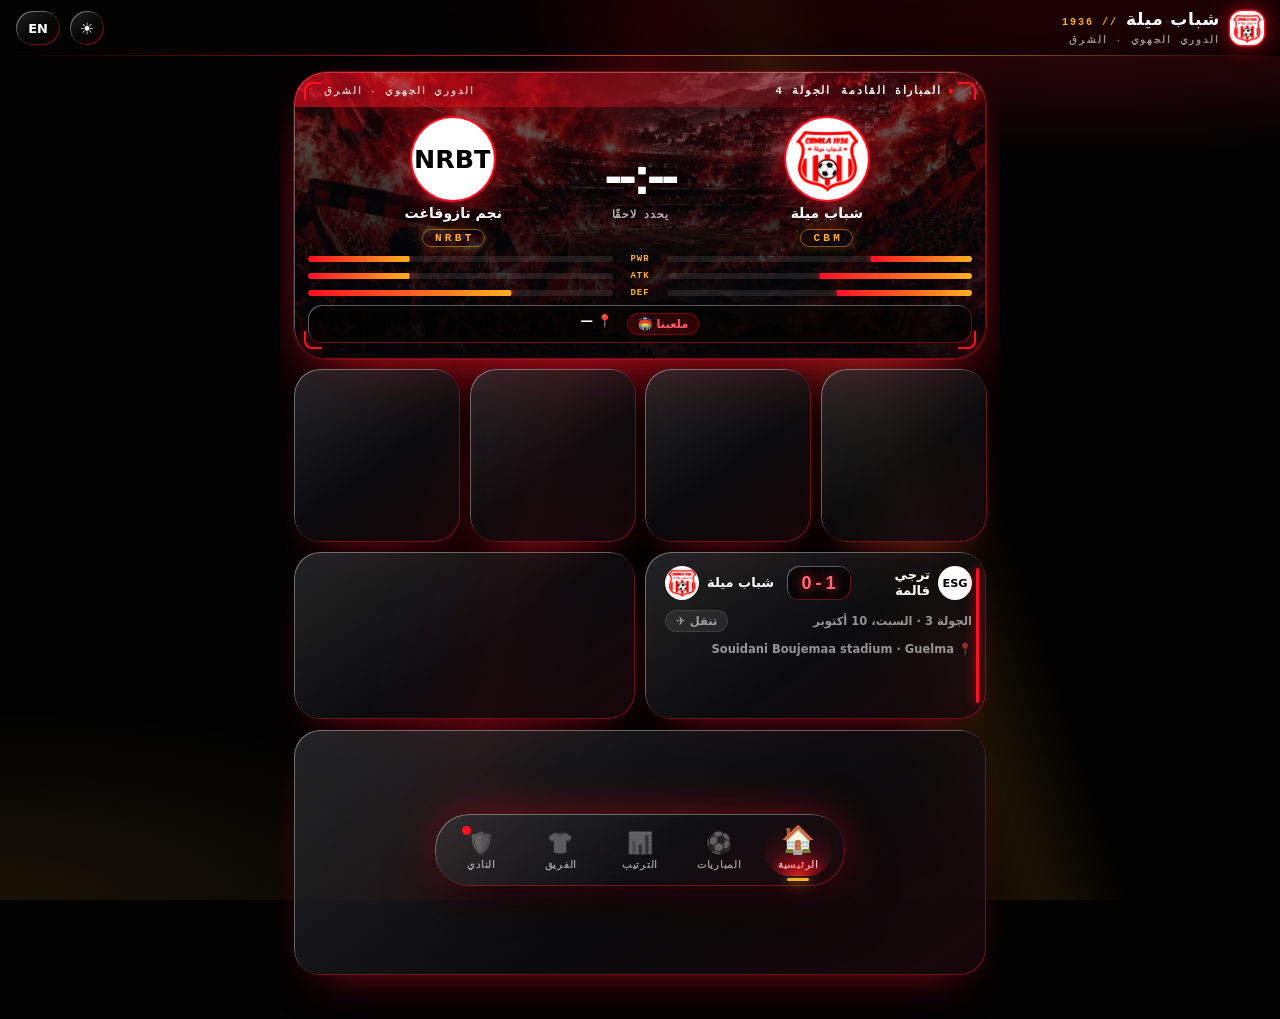
==== commit 05ac066b: "Add files via upload" ====
--- a/index.html
+++ b/index.html
@@ -230,7 +230,7 @@
 <div id="toast"></div>
 <script>/* qrcode-generator (MIT) */var qrcode=function(){var t=function(t,r){var e=t,n=g[r],o=null,i=0,a=null,u=[],f={},c=function(t,r){o=function(t){for(var r=new Array(t),e=0;e<t;e+=1){r[e]=new Array(t);for(var n=0;n<t;n+=1)r[e][n]=null}return r}(i=4*e+17),l(0,0),l(i-7,0),l(0,i-7),s(),h(),d(t,r),e>=7&&v(t),null==a&&(a=p(e,n,u)),w(a,r)},l=function(t,r){for(var e=-1;e<=7;e+=1)if(!(t+e<=-1||i<=t+e))for(var n=-1;n<=7;n+=1)r+n<=-1||i<=r+n||(o[t+e][r+n]=0<=e&&e<=6&&(0==n||6==n)||0<=n&&n<=6&&(0==e||6==e)||2<=e&&e<=4&&2<=n&&n<=4)},h=function(){for(var t=8;t<i-8;t+=1)null==o[t][6]&&(o[t][6]=t%2==0);for(var r=8;r<i-8;r+=1)null==o[6][r]&&(o[6][r]=r%2==0)},s=function(){for(var t=B.getPatternPosition(e),r=0;r<t.length;r+=1)for(var n=0;n<t.length;n+=1){var i=t[r],a=t[n];if(null==o[i][a])for(var u=-2;u<=2;u+=1)for(var f=-2;f<=2;f+=1)o[i+u][a+f]=-2==u||2==u||-2==f||2==f||0==u&&0==f}},v=function(t){for(var r=B.getBCHTypeNumber(e),n=0;n<18;n+=1){var a=!t&&1==(r>>n&1);o[Math.floor(n/3)][n%3+i-8-3]=a}for(n=0;n<18;n+=1){a=!t&&1==(r>>n&1);o[n%3+i-8-3][Math.floor(n/3)]=a}},d=function(t,r){for(var e=n<<3|r,a=B.getBCHTypeInfo(e),u=0;u<15;u+=1){var f=!t&&1==(a>>u&1);u<6?o[u][8]=f:u<8?o[u+1][8]=f:o[i-15+u][8]=f}for(u=0;u<15;u+=1){f=!t&&1==(a>>u&1);u<8?o[8][i-u-1]=f:u<9?o[8][15-u-1+1]=f:o[8][15-u-1]=f}o[i-8][8]=!t},w=function(t,r){for(var e=-1,n=i-1,a=7,u=0,f=B.getMaskFunction(r),c=i-1;c>0;c-=2)for(6==c&&(c-=1);;){for(var g=0;g<2;g+=1)if(null==o[n][c-g]){var l=!1;u<t.length&&(l=1==(t[u]>>>a&1)),f(n,c-g)&&(l=!l),o[n][c-g]=l,-1==(a-=1)&&(u+=1,a=7)}if((n+=e)<0||i<=n){n-=e,e=-e;break}}},p=function(t,r,e){for(var n=A.getRSBlocks(t,r),o=b(),i=0;i<e.length;i+=1){var a=e[i];o.put(a.getMode(),4),o.put(a.getLength(),B.getLengthInBits(a.getMode(),t)),a.write(o)}var u=0;for(i=0;i<n.length;i+=1)u+=n[i].dataCount;if(o.getLengthInBits()>8*u)throw"code length overflow. ("+o.getLengthInBits()+">"+8*u+")";for(o.getLengthInBits()+4<=8*u&&o.put(0,4);o.getLengthInBits()%8!=0;)o.putBit(!1);for(;!(o.getLengthInBits()>=8*u||(o.put(236,8),o.getLengthInBits()>=8*u));)o.put(17,8);return function(t,r){for(var e=0,n=0,o=0,i=new Array(r.length),a=new Array(r.length),u=0;u<r.length;u+=1){var f=r[u].dataCount,c=r[u].totalCount-f;n=Math.max(n,f),o=Math.max(o,c),i[u]=new Array(f);for(var g=0;g<i[u].length;g+=1)i[u][g]=255&t.getBuffer()[g+e];e+=f;var l=B.getErrorCorrectPolynomial(c),h=k(i[u],l.getLength()-1).mod(l);for(a[u]=new Array(l.getLength()-1),g=0;g<a[u].length;g+=1){var s=g+h.getLength()-a[u].length;a[u][g]=s>=0?h.getAt(s):0}}var v=0;for(g=0;g<r.length;g+=1)v+=r[g].totalCount;var d=new Array(v),w=0;for(g=0;g<n;g+=1)for(u=0;u<r.length;u+=1)g<i[u].length&&(d[w]=i[u][g],w+=1);for(g=0;g<o;g+=1)for(u=0;u<r.length;u+=1)g<a[u].length&&(d[w]=a[u][g],w+=1);return d}(o,n)};f.addData=function(t,r){var e=null;switch(r=r||"Byte"){case"Numeric":e=M(t);break;case"Alphanumeric":e=x(t);break;case"Byte":e=m(t);break;case"Kanji":e=L(t);break;default:throw"mode:"+r}u.push(e),a=null},f.isDark=function(t,r){if(t<0||i<=t||r<0||i<=r)throw t+","+r;return o[t][r]},f.getModuleCount=function(){return i},f.make=function(){if(e<1){for(var t=1;t<40;t++){for(var r=A.getRSBlocks(t,n),o=b(),i=0;i<u.length;i++){var a=u[i];o.put(a.getMode(),4),o.put(a.getLength(),B.getLengthInBits(a.getMode(),t)),a.write(o)}var g=0;for(i=0;i<r.length;i++)g+=r[i].dataCount;if(o.getLengthInBits()<=8*g)break}e=t}c(!1,function(){for(var t=0,r=0,e=0;e<8;e+=1){c(!0,e);var n=B.getLostPoint(f);(0==e||t>n)&&(t=n,r=e)}return r}())},f.createTableTag=function(t,r){t=t||2;var e="";e+='<table style="',e+=" border-width: 0px; border-style: none;",e+=" border-collapse: collapse;",e+=" padding: 0px; margin: "+(r=void 0===r?4*t:r)+"px;",e+='">',e+="<tbody>";for(var n=0;n<f.getModuleCount();n+=1){e+="<tr>";for(var o=0;o<f.getModuleCount();o+=1)e+='<td style="',e+=" border-width: 0px; border-style: none;",e+=" border-collapse: collapse;",e+=" padding: 0px; margin: 0px;",e+=" width: "+t+"px;",e+=" height: "+t+"px;",e+=" background-color: ",e+=f.isDark(n,o)?"#000000":"#ffffff",e+=";",e+='"/>';e+="</tr>"}return e+="</tbody>",e+="</table>"},f.createSvgTag=function(t,r,e,n){var o={};"object"==typeof arguments[0]&&(t=(o=arguments[0]).cellSize,r=o.margin,e=o.alt,n=o.title),t=t||2,r=void 0===r?4*t:r,(e="string"==typeof e?{text:e}:e||{}).text=e.text||null,e.id=e.text?e.id||"qrcode-description":null,(n="string"==typeof n?{text:n}:n||{}).text=n.text||null,n.id=n.text?n.id||"qrcode-title":null;var i,a,u,c,g=f.getModuleCount()*t+2*r,l="";for(c="l"+t+",0 0,"+t+" -"+t+",0 0,-"+t+"z ",l+='<svg version="1.1" xmlns="http://www.w3.org/2000/svg"',l+=o.scalable?"":' width="'+g+'px" height="'+g+'px"',l+=' viewBox="0 0 '+g+" "+g+'" ',l+=' preserveAspectRatio="xMinYMin meet"',l+=n.text||e.text?' role="img" aria-labelledby="'+y([n.id,e.id].join(" ").trim())+'"':"",l+=">",l+=n.text?'<title id="'+y(n.id)+'">'+y(n.text)+"</title>":"",l+=e.text?'<description id="'+y(e.id)+'">'+y(e.text)+"</description>":"",l+='<rect width="100%" height="100%" fill="white" cx="0" cy="0"/>',l+='<path d="',a=0;a<f.getModuleCount();a+=1)for(u=a*t+r,i=0;i<f.getModuleCount();i+=1)f.isDark(a,i)&&(l+="M"+(i*t+r)+","+u+c);return l+='" stroke="transparent" fill="black"/>',l+="</svg>"},f.createDataURL=function(t,r){t=t||2,r=void 0===r?4*t:r;var e=f.getModuleCount()*t+2*r,n=r,o=e-r;return I(e,e,function(r,e){if(n<=r&&r<o&&n<=e&&e<o){var i=Math.floor((r-n)/t),a=Math.floor((e-n)/t);return f.isDark(a,i)?0:1}return 1})},f.createImgTag=function(t,r,e){t=t||2,r=void 0===r?4*t:r;var n=f.getModuleCount()*t+2*r,o="";return o+="<img",o+=' src="',o+=f.createDataURL(t,r),o+='"',o+=' width="',o+=n,o+='"',o+=' height="',o+=n,o+='"',e&&(o+=' alt="',o+=y(e),o+='"'),o+="/>"};var y=function(t){for(var r="",e=0;e<t.length;e+=1){var n=t.charAt(e);switch(n){case"<":r+="&lt;";break;case">":r+="&gt;";break;case"&":r+="&amp;";break;case'"':r+="&quot;";break;default:r+=n}}return r};return f.createASCII=function(t,r){if((t=t||1)<2)return function(t){t=void 0===t?2:t;var r,e,n,o,i,a=1*f.getModuleCount()+2*t,u=t,c=a-t,g={"██":"█","█ ":"▀"," █":"▄","  ":" "},l={"██":"▀","█ ":"▀"," █":" ","  ":" "},h="";for(r=0;r<a;r+=2){for(n=Math.floor((r-u)/1),o=Math.floor((r+1-u)/1),e=0;e<a;e+=1)i="█",u<=e&&e<c&&u<=r&&r<c&&f.isDark(n,Math.floor((e-u)/1))&&(i=" "),u<=e&&e<c&&u<=r+1&&r+1<c&&f.isDark(o,Math.floor((e-u)/1))?i+=" ":i+="█",h+=t<1&&r+1>=c?l[i]:g[i];h+="\n"}return a%2&&t>0?h.substring(0,h.length-a-1)+Array(a+1).join("▀"):h.substring(0,h.length-1)}(r);t-=1,r=void 0===r?2*t:r;var e,n,o,i,a=f.getModuleCount()*t+2*r,u=r,c=a-r,g=Array(t+1).join("██"),l=Array(t+1).join("  "),h="",s="";for(e=0;e<a;e+=1){for(o=Math.floor((e-u)/t),s="",n=0;n<a;n+=1)i=1,u<=n&&n<c&&u<=e&&e<c&&f.isDark(o,Math.floor((n-u)/t))&&(i=0),s+=i?g:l;for(o=0;o<t;o+=1)h+=s+"\n"}return h.substring(0,h.length-1)},f.renderTo2dContext=function(t,r){r=r||2;for(var e=f.getModuleCount(),n=0;n<e;n++)for(var o=0;o<e;o++)t.fillStyle=f.isDark(n,o)?"black":"white",t.fillRect(o*r,n*r,r,r)},f};t.stringToBytes=(t.stringToBytesFuncs={default:function(t){for(var r=[],e=0;e<t.length;e+=1){var n=t.charCodeAt(e);r.push(255&n)}return r}}).default,t.createStringToBytes=function(t,r){var e=function(){for(var e=S(t),n=function(){var t=e.read();if(-1==t)throw"eof";return t},o=0,i={};;){var a=e.read();if(-1==a)break;var u=n(),f=n()<<8|n();i[String.fromCharCode(a<<8|u)]=f,o+=1}if(o!=r)throw o+" != "+r;return i}(),n="?".charCodeAt(0);return function(t){for(var r=[],o=0;o<t.length;o+=1){var i=t.charCodeAt(o);if(i<128)r.push(i);else{var a=e[t.charAt(o)];"number"==typeof a?(255&a)==a?r.push(a):(r.push(a>>>8),r.push(255&a)):r.push(n)}}return r}};var r,e,n,o,i,a=1,u=2,f=4,c=8,g={L:1,M:0,Q:3,H:2},l=0,h=1,s=2,v=3,d=4,w=5,p=6,y=7,B=(r=[[],[6,18],[6,22],[6,26],[6,30],[6,34],[6,22,38],[6,24,42],[6,26,46],[6,28,50],[6,30,54],[6,32,58],[6,34,62],[6,26,46,66],[6,26,48,70],[6,26,50,74],[6,30,54,78],[6,30,56,82],[6,30,58,86],[6,34,62,90],[6,28,50,72,94],[6,26,50,74,98],[6,30,54,78,102],[6,28,54,80,106],[6,32,58,84,110],[6,30,58,86,114],[6,34,62,90,118],[6,26,50,74,98,122],[6,30,54,78,102,126],[6,26,52,78,104,130],[6,30,56,82,108,134],[6,34,60,86,112,138],[6,30,58,86,114,142],[6,34,62,90,118,146],[6,30,54,78,102,126,150],[6,24,50,76,102,128,154],[6,28,54,80,106,132,158],[6,32,58,84,110,136,162],[6,26,54,82,110,138,166],[6,30,58,86,114,142,170]],e=1335,n=7973,i=function(t){for(var r=0;0!=t;)r+=1,t>>>=1;return r},(o={}).getBCHTypeInfo=function(t){for(var r=t<<10;i(r)-i(e)>=0;)r^=e<<i(r)-i(e);return 21522^(t<<10|r)},o.getBCHTypeNumber=function(t){for(var r=t<<12;i(r)-i(n)>=0;)r^=n<<i(r)-i(n);return t<<12|r},o.getPatternPosition=function(t){return r[t-1]},o.getMaskFunction=function(t){switch(t){case l:return function(t,r){return(t+r)%2==0};case h:return function(t,r){return t%2==0};case s:return function(t,r){return r%3==0};case v:return function(t,r){return(t+r)%3==0};case d:return function(t,r){return(Math.floor(t/2)+Math.floor(r/3))%2==0};case w:return function(t,r){return t*r%2+t*r%3==0};case p:return function(t,r){return(t*r%2+t*r%3)%2==0};case y:return function(t,r){return(t*r%3+(t+r)%2)%2==0};default:throw"bad maskPattern:"+t}},o.getErrorCorrectPolynomial=function(t){for(var r=k([1],0),e=0;e<t;e+=1)r=r.multiply(k([1,C.gexp(e)],0));return r},o.getLengthInBits=function(t,r){if(1<=r&&r<10)switch(t){case a:return 10;case u:return 9;case f:case c:return 8;default:throw"mode:"+t}else if(r<27)switch(t){case a:return 12;case u:return 11;case f:return 16;case c:return 10;default:throw"mode:"+t}else{if(!(r<41))throw"type:"+r;switch(t){case a:return 14;case u:return 13;case f:return 16;case c:return 12;default:throw"mode:"+t}}},o.getLostPoint=function(t){for(var r=t.getModuleCount(),e=0,n=0;n<r;n+=1)for(var o=0;o<r;o+=1){for(var i=0,a=t.isDark(n,o),u=-1;u<=1;u+=1)if(!(n+u<0||r<=n+u))for(var f=-1;f<=1;f+=1)o+f<0||r<=o+f||0==u&&0==f||a==t.isDark(n+u,o+f)&&(i+=1);i>5&&(e+=3+i-5)}for(n=0;n<r-1;n+=1)for(o=0;o<r-1;o+=1){var c=0;t.isDark(n,o)&&(c+=1),t.isDark(n+1,o)&&(c+=1),t.isDark(n,o+1)&&(c+=1),t.isDark(n+1,o+1)&&(c+=1),0!=c&&4!=c||(e+=3)}for(n=0;n<r;n+=1)for(o=0;o<r-6;o+=1)t.isDark(n,o)&&!t.isDark(n,o+1)&&t.isDark(n,o+2)&&t.isDark(n,o+3)&&t.isDark(n,o+4)&&!t.isDark(n,o+5)&&t.isDark(n,o+6)&&(e+=40);for(o=0;o<r;o+=1)for(n=0;n<r-6;n+=1)t.isDark(n,o)&&!t.isDark(n+1,o)&&t.isDark(n+2,o)&&t.isDark(n+3,o)&&t.isDark(n+4,o)&&!t.isDark(n+5,o)&&t.isDark(n+6,o)&&(e+=40);var g=0;for(o=0;o<r;o+=1)for(n=0;n<r;n+=1)t.isDark(n,o)&&(g+=1);return e+=Math.abs(100*g/r/r-50)/5*10},o),C=function(){for(var t=new Array(256),r=new Array(256),e=0;e<8;e+=1)t[e]=1<<e;for(e=8;e<256;e+=1)t[e]=t[e-4]^t[e-5]^t[e-6]^t[e-8];for(e=0;e<255;e+=1)r[t[e]]=e;var n={glog:function(t){if(t<1)throw"glog("+t+")";return r[t]},gexp:function(r){for(;r<0;)r+=255;for(;r>=256;)r-=255;return t[r]}};return n}();function k(t,r){if(void 0===t.length)throw t.length+"/"+r;var e=function(){for(var e=0;e<t.length&&0==t[e];)e+=1;for(var n=new Array(t.length-e+r),o=0;o<t.length-e;o+=1)n[o]=t[o+e];return n}(),n={getAt:function(t){return e[t]},getLength:function(){return e.length},multiply:function(t){for(var r=new Array(n.getLength()+t.getLength()-1),e=0;e<n.getLength();e+=1)for(var o=0;o<t.getLength();o+=1)r[e+o]^=C.gexp(C.glog(n.getAt(e))+C.glog(t.getAt(o)));return k(r,0)},mod:function(t){if(n.getLength()-t.getLength()<0)return n;for(var r=C.glog(n.getAt(0))-C.glog(t.getAt(0)),e=new Array(n.getLength()),o=0;o<n.getLength();o+=1)e[o]=n.getAt(o);for(o=0;o<t.getLength();o+=1)e[o]^=C.gexp(C.glog(t.getAt(o))+r);return k(e,0).mod(t)}};return n}var A=function(){var t=[[1,26,19],[1,26,16],[1,26,13],[1,26,9],[1,44,34],[1,44,28],[1,44,22],[1,44,16],[1,70,55],[1,70,44],[2,35,17],[2,35,13],[1,100,80],[2,50,32],[2,50,24],[4,25,9],[1,134,108],[2,67,43],[2,33,15,2,34,16],[2,33,11,2,34,12],[2,86,68],[4,43,27],[4,43,19],[4,43,15],[2,98,78],[4,49,31],[2,32,14,4,33,15],[4,39,13,1,40,14],[2,121,97],[2,60,38,2,61,39],[4,40,18,2,41,19],[4,40,14,2,41,15],[2,146,116],[3,58,36,2,59,37],[4,36,16,4,37,17],[4,36,12,4,37,13],[2,86,68,2,87,69],[4,69,43,1,70,44],[6,43,19,2,44,20],[6,43,15,2,44,16],[4,101,81],[1,80,50,4,81,51],[4,50,22,4,51,23],[3,36,12,8,37,13],[2,116,92,2,117,93],[6,58,36,2,59,37],[4,46,20,6,47,21],[7,42,14,4,43,15],[4,133,107],[8,59,37,1,60,38],[8,44,20,4,45,21],[12,33,11,4,34,12],[3,145,115,1,146,116],[4,64,40,5,65,41],[11,36,16,5,37,17],[11,36,12,5,37,13],[5,109,87,1,110,88],[5,65,41,5,66,42],[5,54,24,7,55,25],[11,36,12,7,37,13],[5,122,98,1,123,99],[7,73,45,3,74,46],[15,43,19,2,44,20],[3,45,15,13,46,16],[1,135,107,5,136,108],[10,74,46,1,75,47],[1,50,22,15,51,23],[2,42,14,17,43,15],[5,150,120,1,151,121],[9,69,43,4,70,44],[17,50,22,1,51,23],[2,42,14,19,43,15],[3,141,113,4,142,114],[3,70,44,11,71,45],[17,47,21,4,48,22],[9,39,13,16,40,14],[3,135,107,5,136,108],[3,67,41,13,68,42],[15,54,24,5,55,25],[15,43,15,10,44,16],[4,144,116,4,145,117],[17,68,42],[17,50,22,6,51,23],[19,46,16,6,47,17],[2,139,111,7,140,112],[17,74,46],[7,54,24,16,55,25],[34,37,13],[4,151,121,5,152,122],[4,75,47,14,76,48],[11,54,24,14,55,25],[16,45,15,14,46,16],[6,147,117,4,148,118],[6,73,45,14,74,46],[11,54,24,16,55,25],[30,46,16,2,47,17],[8,132,106,4,133,107],[8,75,47,13,76,48],[7,54,24,22,55,25],[22,45,15,13,46,16],[10,142,114,2,143,115],[19,74,46,4,75,47],[28,50,22,6,51,23],[33,46,16,4,47,17],[8,152,122,4,153,123],[22,73,45,3,74,46],[8,53,23,26,54,24],[12,45,15,28,46,16],[3,147,117,10,148,118],[3,73,45,23,74,46],[4,54,24,31,55,25],[11,45,15,31,46,16],[7,146,116,7,147,117],[21,73,45,7,74,46],[1,53,23,37,54,24],[19,45,15,26,46,16],[5,145,115,10,146,116],[19,75,47,10,76,48],[15,54,24,25,55,25],[23,45,15,25,46,16],[13,145,115,3,146,116],[2,74,46,29,75,47],[42,54,24,1,55,25],[23,45,15,28,46,16],[17,145,115],[10,74,46,23,75,47],[10,54,24,35,55,25],[19,45,15,35,46,16],[17,145,115,1,146,116],[14,74,46,21,75,47],[29,54,24,19,55,25],[11,45,15,46,46,16],[13,145,115,6,146,116],[14,74,46,23,75,47],[44,54,24,7,55,25],[59,46,16,1,47,17],[12,151,121,7,152,122],[12,75,47,26,76,48],[39,54,24,14,55,25],[22,45,15,41,46,16],[6,151,121,14,152,122],[6,75,47,34,76,48],[46,54,24,10,55,25],[2,45,15,64,46,16],[17,152,122,4,153,123],[29,74,46,14,75,47],[49,54,24,10,55,25],[24,45,15,46,46,16],[4,152,122,18,153,123],[13,74,46,32,75,47],[48,54,24,14,55,25],[42,45,15,32,46,16],[20,147,117,4,148,118],[40,75,47,7,76,48],[43,54,24,22,55,25],[10,45,15,67,46,16],[19,148,118,6,149,119],[18,75,47,31,76,48],[34,54,24,34,55,25],[20,45,15,61,46,16]],r=function(t,r){var e={};return e.totalCount=t,e.dataCount=r,e},e={};return e.getRSBlocks=function(e,n){var o=function(r,e){switch(e){case g.L:return t[4*(r-1)+0];case g.M:return t[4*(r-1)+1];case g.Q:return t[4*(r-1)+2];case g.H:return t[4*(r-1)+3];default:return}}(e,n);if(void 0===o)throw"bad rs block @ typeNumber:"+e+"/errorCorrectionLevel:"+n;for(var i=o.length/3,a=[],u=0;u<i;u+=1)for(var f=o[3*u+0],c=o[3*u+1],l=o[3*u+2],h=0;h<f;h+=1)a.push(r(c,l));return a},e}(),b=function(){var t=[],r=0,e={getBuffer:function(){return t},getAt:function(r){var e=Math.floor(r/8);return 1==(t[e]>>>7-r%8&1)},put:function(t,r){for(var n=0;n<r;n+=1)e.putBit(1==(t>>>r-n-1&1))},getLengthInBits:function(){return r},putBit:function(e){var n=Math.floor(r/8);t.length<=n&&t.push(0),e&&(t[n]|=128>>>r%8),r+=1}};return e},M=function(t){var r=a,e=t,n={getMode:function(){return r},getLength:function(t){return e.length},write:function(t){for(var r=e,n=0;n+2<r.length;)t.put(o(r.substring(n,n+3)),10),n+=3;n<r.length&&(r.length-n==1?t.put(o(r.substring(n,n+1)),4):r.length-n==2&&t.put(o(r.substring(n,n+2)),7))}},o=function(t){for(var r=0,e=0;e<t.length;e+=1)r=10*r+i(t.charAt(e));return r},i=function(t){if("0"<=t&&t<="9")return t.charCodeAt(0)-"0".charCodeAt(0);throw"illegal char :"+t};return n},x=function(t){var r=u,e=t,n={getMode:function(){return r},getLength:function(t){return e.length},write:function(t){for(var r=e,n=0;n+1<r.length;)t.put(45*o(r.charAt(n))+o(r.charAt(n+1)),11),n+=2;n<r.length&&t.put(o(r.charAt(n)),6)}},o=function(t){if("0"<=t&&t<="9")return t.charCodeAt(0)-"0".charCodeAt(0);if("A"<=t&&t<="Z")return t.charCodeAt(0)-"A".charCodeAt(0)+10;switch(t){case" ":return 36;case"$":return 37;case"%":return 38;case"*":return 39;case"+":return 40;case"-":return 41;case".":return 42;case"/":return 43;case":":return 44;default:throw"illegal char :"+t}};return n},m=function(r){var e=f,n=t.stringToBytes(r),o={getMode:function(){return e},getLength:function(t){return n.length},write:function(t){for(var r=0;r<n.length;r+=1)t.put(n[r],8)}};return o},L=function(r){var e=c,n=t.stringToBytesFuncs.SJIS;if(!n)throw"sjis not supported.";!function(){var t=n("友");if(2!=t.length||38726!=(t[0]<<8|t[1]))throw"sjis not supported."}();var o=n(r),i={getMode:function(){return e},getLength:function(t){return~~(o.length/2)},write:function(t){for(var r=o,e=0;e+1<r.length;){var n=(255&r[e])<<8|255&r[e+1];if(33088<=n&&n<=40956)n-=33088;else{if(!(57408<=n&&n<=60351))throw"illegal char at "+(e+1)+"/"+n;n-=49472}n=192*(n>>>8&255)+(255&n),t.put(n,13),e+=2}if(e<r.length)throw"illegal char at "+(e+1)}};return i},D=function(){var t=[],r={writeByte:function(r){t.push(255&r)},writeShort:function(t){r.writeByte(t),r.writeByte(t>>>8)},writeBytes:function(t,e,n){e=e||0,n=n||t.length;for(var o=0;o<n;o+=1)r.writeByte(t[o+e])},writeString:function(t){for(var e=0;e<t.length;e+=1)r.writeByte(t.charCodeAt(e))},toByteArray:function(){return t},toString:function(){var r="";r+="[";for(var e=0;e<t.length;e+=1)e>0&&(r+=","),r+=t[e];return r+="]"}};return r},S=function(t){var r=t,e=0,n=0,o=0,i={read:function(){for(;o<8;){if(e>=r.length){if(0==o)return-1;throw"unexpected end of file./"+o}var t=r.charAt(e);if(e+=1,"="==t)return o=0,-1;t.match(/^\s$/)||(n=n<<6|a(t.charCodeAt(0)),o+=6)}var i=n>>>o-8&255;return o-=8,i}},a=function(t){if(65<=t&&t<=90)return t-65;if(97<=t&&t<=122)return t-97+26;if(48<=t&&t<=57)return t-48+52;if(43==t)return 62;if(47==t)return 63;throw"c:"+t};return i},I=function(t,r,e){for(var n=function(t,r){var e=t,n=r,o=new Array(t*r),i={setPixel:function(t,r,n){o[r*e+t]=n},write:function(t){t.writeString("GIF87a"),t.writeShort(e),t.writeShort(n),t.writeByte(128),t.writeByte(0),t.writeByte(0),t.writeByte(0),t.writeByte(0),t.writeByte(0),t.writeByte(255),t.writeByte(255),t.writeByte(255),t.writeString(","),t.writeShort(0),t.writeShort(0),t.writeShort(e),t.writeShort(n),t.writeByte(0);var r=a(2);t.writeByte(2);for(var o=0;r.length-o>255;)t.writeByte(255),t.writeBytes(r,o,255),o+=255;t.writeByte(r.length-o),t.writeBytes(r,o,r.length-o),t.writeByte(0),t.writeString(";")}},a=function(t){for(var r=1<<t,e=1+(1<<t),n=t+1,i=u(),a=0;a<r;a+=1)i.add(String.fromCharCode(a));i.add(String.fromCharCode(r)),i.add(String.fromCharCode(e));var f,c,g,l=D(),h=(f=l,c=0,g=0,{write:function(t,r){if(t>>>r!=0)throw"length over";for(;c+r>=8;)f.writeByte(255&(t<<c|g)),r-=8-c,t>>>=8-c,g=0,c=0;g|=t<<c,c+=r},flush:function(){c>0&&f.writeByte(g)}});h.write(r,n);var s=0,v=String.fromCharCode(o[s]);for(s+=1;s<o.length;){var d=String.fromCharCode(o[s]);s+=1,i.contains(v+d)?v+=d:(h.write(i.indexOf(v),n),i.size()<4095&&(i.size()==1<<n&&(n+=1),i.add(v+d)),v=d)}return h.write(i.indexOf(v),n),h.write(e,n),h.flush(),l.toByteArray()},u=function(){var t={},r=0,e={add:function(n){if(e.contains(n))throw"dup key:"+n;t[n]=r,r+=1},size:function(){return r},indexOf:function(r){return t[r]},contains:function(r){return void 0!==t[r]}};return e};return i}(t,r),o=0;o<r;o+=1)for(var i=0;i<t;i+=1)n.setPixel(i,o,e(i,o));var a=D();n.write(a);for(var u=function(){var t=0,r=0,e=0,n="",o={},i=function(t){n+=String.fromCharCode(a(63&t))},a=function(t){if(t<0);else{if(t<26)return 65+t;if(t<52)return t-26+97;if(t<62)return t-52+48;if(62==t)return 43;if(63==t)return 47}throw"n:"+t};return o.writeByte=function(n){for(t=t<<8|255&n,r+=8,e+=1;r>=6;)i(t>>>r-6),r-=6},o.flush=function(){if(r>0&&(i(t<<6-r),t=0,r=0),e%3!=0)for(var o=3-e%3,a=0;a<o;a+=1)n+="="},o.toString=function(){return n},o}(),f=a.toByteArray(),c=0;c<f.length;c+=1)u.writeByte(f[c]);return u.flush(),"data:image/gif;base64,"+u};return t}();qrcode.stringToBytesFuncs["UTF-8"]=function(t){return function(t){for(var r=[],e=0;e<t.length;e++){var n=t.charCodeAt(e);n<128?r.push(n):n<2048?r.push(192|n>>6,128|63&n):n<55296||n>=57344?r.push(224|n>>12,128|n>>6&63,128|63&n):(e++,n=65536+((1023&n)<<10|1023&t.charCodeAt(e)),r.push(240|n>>18,128|n>>12&63,128|n>>6&63,128|63&n))}return r}(t)},function(t){"function"==typeof define&&define.amd?define([],t):"object"==typeof exports&&(module.exports=t())}(function(){return qrcode});</script>
 <script>
-const D0={"schemaVersion":3,"lastUpdated":"2026-10-04T13:00:00+01:00","sourceUrls":{"club":"https://www.lirf.dz/ar/club/733","ranking":"https://www.lirf.dz/ar/ranking","player":"https://www.lirf.dz/ar/player/{id}","match":"https://www.lirf.dz/ar/match/{id}","calendar":"https://www.lirf.dz/ar/calendar"},"sourceMeta":{"seasonId":"6","seasonName":"2026/2027","competitionId":"4275","competitionAr":"شرق","competitionLatin":"Ligue Inter-Régions Group East","timezone":"Africa/Algiers","palette":{"primary":"#e30613","white":"#FFFFFF","black":"#000000"},"relegationPlaces":0},"club":{"id":"733","name":{"ar":"شباب ميلة","latin":"CBM Mila"},"short":"CBM","city":"Mila","country":"Algeria","logo":"https://www.lirf.dz/clubs-logos/733-1656234689.png","stadium":{"name":"—","ar":"لا يوجد ملعب مرتبط رسميًا بملف النادي على LIRF","source":"LIRF club profile — no associated stadium"}},"staff":[{"id":"staff-1","name":{"ar":"بلعريبي سعيد","latin":"سعيد بلعريبي","en":"سعيد بلعريبي"},"role":{"ar":"مدرب أكابر","en":"Head coach"},"nationality":"الجزائر","photoUrl":"https://www.lirf.dz/person-image/155316-1669552530.jpg"},{"id":"staff-2","name":{"ar":"قياس محمد","latin":"قياس محمد","en":"قياس محمد"},"role":{"ar":"1er Entr. Adjoint Séniors","en":"Assistant coach"},"nationality":"الجزائر","photoUrl":"https://www.lirf.dz/person-image/612169-1772740180.jpg"},{"id":"staff-3","name":{"ar":"يحياوي الوليد","latin":"يحياوي الوليد","en":"يحياوي الوليد"},"role":{"ar":"مدرب حراس أكابر","en":"Goalkeeper coach"},"nationality":"الجزائر","photoUrl":"https://www.lirf.dz/person-image/59277-1664706356.jpg"},{"id":"staff-4","name":{"ar":"مسعي أسامة","latin":"مسعي أسامة","en":"مسعي أسامة"},"role":{"ar":"محضر بدني أكابر","en":"Fitness coach"},"nationality":"الجزائر","photoUrl":"https://www.lirf.dz/person-image/498704-1738235237.jpg"}],"players":[{"id":"43091","shirt":1,"name":{"ar":"حميدي محمد بهاء الدين","latin":"حميدي محمد بهاء الدين","en":"حميدي محمد بهاء الدين"},"position":"GK","birthDate":"2001-07-05","approxAge":null,"nationality":"الجزائر","photoUrl":"https://www.lirf.dz/licence-photo/photo-pro-870947-1789843107.png","sourceUrl":"https://www.lirf.dz/ar/player/43091","lastFetchedAt":null},{"id":"62230","shirt":30,"name":{"ar":"شابونية حسام","latin":"شابونية حسام","en":"شابونية حسام"},"position":"GK","birthDate":"1997-01-21","approxAge":null,"nationality":"الجزائر","photoUrl":"https://www.lirf.dz/licence-photo/photo-pro-870975-1789845765.png","sourceUrl":"https://www.lirf.dz/ar/player/62230","lastFetchedAt":null},{"id":"129241","shirt":16,"name":{"ar":"مقيرد عمر","latin":"مقيرد عمر","en":"مقيرد عمر"},"position":"GK","birthDate":"2006-09-06","approxAge":null,"nationality":"الجزائر","photoUrl":"https://www.lirf.dz/licence-photo/photo-pro-871473-1789845435.png","sourceUrl":"https://www.lirf.dz/ar/player/129241","lastFetchedAt":null},{"id":"72760","shirt":2,"name":{"ar":"فقراوي بلقاسم","latin":"فقراوي بلقاسم","en":"فقراوي بلقاسم"},"position":"DEF","birthDate":null,"approxAge":22,"nationality":"الجزائر","photoUrl":"https://www.lirf.dz/licence-photo/photo-pro-870950-1789843145.png","sourceUrl":"https://www.lirf.dz/ar/player/72760","lastFetchedAt":null},{"id":"42007","shirt":3,"name":{"ar":"زكور اسامة","latin":"زكور اسامة","en":"زكور اسامة"},"position":"DEF","birthDate":null,"approxAge":30,"nationality":"الجزائر","photoUrl":"https://www.lirf.dz/licence-photo/photo-pro-873472-1789845963.png","sourceUrl":"https://www.lirf.dz/ar/player/42007","lastFetchedAt":null},{"id":"36975","shirt":4,"name":{"ar":"قلبوزة بلقاسم","latin":"قلبوزة بلقاسم","en":"قلبوزة بلقاسم"},"position":"DEF","birthDate":"1996-05-14","approxAge":null,"nationality":"الجزائر","photoUrl":"https://www.lirf.dz/licence-photo/photo-pro-870953-1789845132.png","sourceUrl":"https://www.lirf.dz/ar/player/36975","lastFetchedAt":null},{"id":"46519","shirt":5,"name":{"ar":"بولدياب بلال","latin":"بولدياب بلال","en":"بولدياب بلال"},"position":"DEF","birthDate":null,"approxAge":37,"nationality":"الجزائر","photoUrl":"https://www.lirf.dz/licence-photo/photo-pro-870955-1789845155.png","sourceUrl":"https://www.lirf.dz/ar/player/46519","lastFetchedAt":null},{"id":"58378","shirt":20,"name":{"ar":"بن يحي سراج الدين","latin":"بن يحي سراج الدين","en":"بن يحي سراج الدين"},"position":"DEF","birthDate":"2005-08-15","approxAge":null,"nationality":"الجزائر","photoUrl":"https://www.lirf.dz/licence-photo/photo-pro-870969-1789845542.png","sourceUrl":"https://www.lirf.dz/ar/player/58378","lastFetchedAt":null},{"id":"44171","shirt":22,"name":{"ar":"بن لعريبي سليمان","latin":"بن لعريبي سليمان","en":"بن لعريبي سليمان"},"position":"DEF","birthDate":"1993-10-30","approxAge":null,"nationality":"الجزائر","photoUrl":"https://www.lirf.dz/licence-photo/photo-pro-870971-1789845612.png","sourceUrl":"https://www.lirf.dz/ar/player/44171","lastFetchedAt":null},{"id":"47553","shirt":24,"name":{"ar":"بودابة برهان","latin":"بودابة برهان","en":"بودابة برهان"},"position":"DEF","birthDate":null,"approxAge":28,"nationality":"الجزائر","photoUrl":"https://www.lirf.dz/licence-photo/photo-pro-870972-1789845640.png","sourceUrl":"https://www.lirf.dz/ar/player/47553","lastFetchedAt":null},{"id":"42302","shirt":6,"name":{"ar":"عابد واسيم","latin":"عابد واسيم","en":"عابد واسيم"},"position":"MID","birthDate":"2001-06-03","approxAge":null,"nationality":"الجزائر","photoUrl":"https://www.lirf.dz/licence-photo/photo-pro-873470-1789846014.png","sourceUrl":"https://www.lirf.dz/ar/player/42302","lastFetchedAt":null},{"id":"40940","shirt":8,"name":{"ar":"سياب يوسف إسلام","latin":"سياب يوسف إسلام","en":"سياب يوسف إسلام"},"position":"MID","birthDate":null,"approxAge":32,"nationality":"الجزائر","photoUrl":"https://www.lirf.dz/licence-photo/photo-pro-870961-1789845276.png","sourceUrl":"https://www.lirf.dz/ar/player/40940","lastFetchedAt":null},{"id":"377274","shirt":10,"name":{"ar":"عقبي بن حدوش حسن","latin":"عقبي بن حدوش حسن","en":"عقبي بن حدوش حسن"},"position":"MID","birthDate":"1989-08-17","approxAge":null,"nationality":"الجزائر","photoUrl":null,"sourceUrl":"https://www.lirf.dz/ar/player/377274","lastFetchedAt":null},{"id":"52968","shirt":14,"name":{"ar":"عتامنة محمد عصام","latin":"عتامنة محمد عصام","en":"عتامنة محمد عصام"},"position":"MID","birthDate":"1995-06-08","approxAge":null,"nationality":"الجزائر","photoUrl":"https://www.lirf.dz/licence-photo/photo-pro-870963-1789845335.png","sourceUrl":"https://www.lirf.dz/ar/player/52968","lastFetchedAt":null},{"id":"69852","shirt":15,"name":{"ar":"قيرة إسماعيل","latin":"قيرة إسماعيل","en":"قيرة إسماعيل"},"position":"MID","birthDate":"1994-07-12","approxAge":null,"nationality":"الجزائر","photoUrl":"https://www.lirf.dz/licence-photo/photo-pro-870965-1789845401.png","sourceUrl":"https://www.lirf.dz/ar/player/69852","lastFetchedAt":null},{"id":"14596","shirt":19,"name":{"ar":"قدور عبد المالك","latin":"قدور عبد المالك","en":"قدور عبد المالك"},"position":"MID","birthDate":null,"approxAge":21,"nationality":"الجزائر","photoUrl":"https://www.lirf.dz/licence-photo/photo-pro-870968-1789845520.png","sourceUrl":"https://www.lirf.dz/ar/player/14596","lastFetchedAt":null},{"id":"48886","shirt":25,"name":{"ar":"مبرك محمد تاج الدين","latin":"مبرك محمد تاج الدين","en":"مبرك محمد تاج الدين"},"position":"MID","birthDate":null,"approxAge":34,"nationality":"الجزائر","photoUrl":"https://www.lirf.dz/licence-photo/photo-pro-870973-1789845664.png","sourceUrl":"https://www.lirf.dz/ar/player/48886","lastFetchedAt":null},{"id":"130839","shirt":26,"name":{"ar":"بوقصبة وسيم","latin":"بوقصبة وسيم","en":"بوقصبة وسيم"},"position":"MID","birthDate":"2005-09-04","approxAge":null,"nationality":"الجزائر","photoUrl":"https://www.lirf.dz/licence-photo/photo-pro-870974-1789845706.png","sourceUrl":"https://www.lirf.dz/ar/player/130839","lastFetchedAt":null},{"id":"51430","shirt":27,"name":{"ar":"شريبط ابراهيم","latin":"شريبط ابراهيم","en":"شريبط ابراهيم"},"position":"MID","birthDate":null,"approxAge":32,"nationality":"الجزائر","photoUrl":"https://www.lirf.dz/licence-photo/photo-pro-871467-1789845737.png","sourceUrl":"https://www.lirf.dz/ar/player/51430","lastFetchedAt":null},{"id":"129258","shirt":28,"name":{"ar":"جزار عبد العالي","latin":"جزار عبد العالي","en":"جزار عبد العالي"},"position":"MID","birthDate":"2006-08-17","approxAge":null,"nationality":"الجزائر","photoUrl":null,"sourceUrl":"https://www.lirf.dz/ar/player/129258","lastFetchedAt":null},{"id":"52586","shirt":7,"name":{"ar":"بن الطيب رامي","latin":"بن الطيب رامي","en":"بن الطيب رامي"},"position":"FW","birthDate":"2004-04-11","approxAge":null,"nationality":"الجزائر","photoUrl":"https://www.lirf.dz/licence-photo/photo-pro-870959-1789845210.png","sourceUrl":"https://www.lirf.dz/ar/player/52586","lastFetchedAt":null},{"id":"40725","shirt":9,"name":{"ar":"BENSEGHIER HAMZA","latin":"HAMZA BENSEGHIER","en":"HAMZA BENSEGHIER"},"position":"FW","birthDate":"2002-02-23","approxAge":24,"nationality":"الجزائر","photoUrl":"https://www.lirf.dz/licence-photo/photo-pro-870962-1789845311.png","sourceUrl":"https://www.lirf.dz/ar/player/40725","lastFetchedAt":"2026-10-04T00:00:00+01:00"},{"id":"51990","shirt":11,"name":{"ar":"خابية صلاح الدين","latin":"خابية صلاح الدين","en":"خابية صلاح الدين"},"position":"FW","birthDate":null,"approxAge":33,"nationality":"الجزائر","photoUrl":"https://www.lirf.dz/licence-photo/photo-pro-870964-1789845365.png","sourceUrl":"https://www.lirf.dz/ar/player/51990","lastFetchedAt":null},{"id":"49698","shirt":17,"name":{"ar":"رملي ناجي","latin":"رملي ناجي","en":"رملي ناجي"},"position":"FW","birthDate":null,"approxAge":33,"nationality":"الجزائر","photoUrl":"https://www.lirf.dz/licence-photo/photo-pro-870966-1789845457.png","sourceUrl":"https://www.lirf.dz/ar/player/49698","lastFetchedAt":null},{"id":"43990","shirt":18,"name":{"ar":"ماضي رابح","latin":"ماضي رابح","en":"ماضي رابح"},"position":"FW","birthDate":null,"approxAge":24,"nationality":"الجزائر","photoUrl":"https://www.lirf.dz/licence-photo/photo-pro-870967-1789845497.png","sourceUrl":"https://www.lirf.dz/ar/player/43990","lastFetchedAt":null},{"id":"58346","shirt":21,"name":{"ar":"لعطيوي وسيم","latin":"لعطيوي وسيم","en":"لعطيوي وسيم"},"position":"FW","birthDate":"2000-04-03","approxAge":null,"nationality":"الجزائر","photoUrl":"https://www.lirf.dz/licence-photo/photo-pro-870970-1789845579.png","sourceUrl":"https://www.lirf.dz/ar/player/58346","lastFetchedAt":null},{"id":"51164","shirt":23,"name":{"ar":"دغموش رابح","latin":"دغموش رابح","en":"دغموش رابح"},"position":"FW","birthDate":null,"approxAge":34,"nationality":"الجزائر","photoUrl":"https://www.lirf.dz/licence-photo/photo-pro-874562-1789845991.png","sourceUrl":"https://www.lirf.dz/ar/player/51164","lastFetchedAt":null}],"opponents":[{"id":"651","name":{"ar":"امل عين مليلة","latin":"ASM Ain M'lila","en":"ASM Ain M'lila"},"short":"ASM","logo":"https://www.lirf.dz/clubs-logos/651-1642066952.png"},{"id":"728","name":{"ar":"شباب عين فكرون","latin":"CRB Ain Fekroun","en":"CRB Ain Fekroun"},"short":"CRBAF","logo":"https://www.lirf.dz/clubs-logos/728-1656232557.png"},{"id":"734","name":{"ar":"شباب عين ياقوت","latin":"CRB Ain Yagout","en":"CRB Ain Yagout"},"short":"CRBAY","logo":"https://www.lirf.dz/clubs-logos/734-1656234945.png"},{"id":"997","name":{"ar":"شباب الميلية","latin":"CRBE Milia","en":"CRBE Milia"},"short":"CRBE","logo":"https://www.lirf.dz/clubs-logos/997-1663798648.png"},{"id":"1036","name":{"ar":"شباب الرياضي بلدية فرجيوة","latin":"CRB Ferdjioua","en":"CRB Ferdjioua"},"short":"CRBF","logo":"https://www.lirf.dz/clubs-logos/1036-1729464250.png"},{"id":"727","name":{"ar":"شباب قايس","latin":"CRB Kais","en":"CRB Kais"},"short":"CRBK","logo":"https://www.lirf.dz/clubs-logos/727-1656232290.png"},{"id":"849","name":{"ar":"النجم الرياضي فرفوس بئر العاتر","latin":"ESF Bir El Ater","en":"ESF Bir El Ater"},"short":"ESFBEA","logo":"https://www.lirf.dz/clubs-logos/849-1661335046.png"},{"id":"736","name":{"ar":"ترجي قالمة","latin":"ES Guelma","en":"ES Guelma"},"short":"ESG","logo":"https://www.lirf.dz/clubs-logos/736-1693664135.png"},{"id":"937","name":{"ar":"النادي الرياضي وفاق سوق اهراس","latin":"ES Souk Ahras","en":"ES Souk Ahras"},"short":"ESSA","logo":"https://www.lirf.dz/clubs-logos/937-1661430750.png"},{"id":"891","name":{"ar":"إتحاد سدراتة","latin":"IRB Sedrata","en":"IRB Sedrata"},"short":"IRBS","logo":"https://www.lirf.dz/clubs-logos/891-1661419194.png"},{"id":"731","name":{"ar":"شباب عين كرشة","latin":"JB Ain Kercha","en":"JB Ain Kercha"},"short":"JBAK","logo":"https://www.lirf.dz/clubs-logos/731-1656233831.png"},{"id":"732","name":{"ar":"نصر الفجوج","latin":"NASR El Fedjoudj","en":"NASR El Fedjoudj"},"short":"NASR","logo":"https://www.lirf.dz/clubs-logos/732-1660840984.png"},{"id":"729","name":{"ar":"نجم تازوقاغت","latin":"NRB Tazouguert","en":"NRB Tazouguert"},"short":"NRBT","logo":"https://www.lirf.dz/clubs-logos/729-1656233034.png"},{"id":"884","name":{"ar":"إتحاد بوخضرة","latin":"US Boukhadra","en":"US Boukhadra"},"short":"USB","logo":"https://www.lirf.dz/clubs-logos/884-1661417821.png"},{"id":"823","name":{"ar":"اتحاد الفوبور","latin":"USF Constantine","en":"USF Constantine"},"short":"USFC","logo":"https://www.lirf.dz/clubs-logos/823-1662314683.png"}],"matches":[{"id":"226403","round":1,"kickoff":"2026-09-26T16:00:00+01:00","venue":"Stade de Ferdjioua, Ferdjioua","home":"1036","away":"733","status":"finished","score":{"home":4,"away":0},"referees":["قويشيش عبد الكريم","LAZIZI","ZAIDI Redha"],"events":[{"minute":44,"type":"goal","team":"1036","playerId":null,"playerName":"خنطيط اسامة بشير"},{"minute":55,"type":"goal","team":"1036","playerId":null,"playerName":"خنطيط اسامة بشير"},{"minute":76,"type":"goal","team":"1036","playerId":null,"playerName":"زوقار ادريس"},{"minute":88,"type":"goal","team":"1036","playerId":null,"playerName":"زوقار ادريس"},{"minute":14,"type":"yellow","team":"733","playerId":"72760","playerName":null},{"minute":42,"type":"yellow","team":"733","playerId":"46519","playerName":null},{"minute":45,"type":"sub-in","team":"733","playerId":"377274","playerName":null,"relatedPlayerId":"48886","relatedPlayerName":null},{"minute":45,"type":"sub-out","team":"733","playerId":"48886","playerName":null,"relatedPlayerId":"377274","relatedPlayerName":null},{"minute":65,"type":"sub-in","team":"733","playerId":"51990","playerName":null,"relatedPlayerId":"72760","relatedPlayerName":null},{"minute":65,"type":"sub-out","team":"733","playerId":"72760","playerName":null,"relatedPlayerId":"51990","relatedPlayerName":null},{"minute":65,"type":"sub-in","team":"733","playerId":"14596","playerName":null,"relatedPlayerId":"40940","relatedPlayerName":null},{"minute":65,"type":"sub-out","team":"733","playerId":"40940","playerName":null,"relatedPlayerId":"14596","relatedPlayerName":null},{"minute":82,"type":"sub-in","team":"733","playerId":"43990","playerName":null,"relatedPlayerId":"49698","relatedPlayerName":null},{"minute":82,"type":"sub-out","team":"733","playerId":"49698","playerName":null,"relatedPlayerId":"43990","relatedPlayerName":null}],"lineups":{"home":{"starters":[],"bench":[],"coach":null},"away":{"starters":[{"playerId":"43091"},{"playerId":"72760"},{"playerId":"42007"},{"playerId":"46519"},{"playerId":"58378"},{"playerId":"44171"},{"playerId":"40940"},{"playerId":"48886"},{"playerId":"51430"},{"playerId":"40725"},{"playerId":"49698"}],"bench":[{"playerId":"36975"},{"playerId":"377274"},{"playerId":"51990"},{"playerId":"69852"},{"playerId":"43990"},{"playerId":"14596"},{"playerId":"51164"},{"playerId":"47553"},{"playerId":"62230"}],"coach":null}},"detailFetchedAt":"2026-10-04T00:00:00+01:00","lastDetailCheck":"2026-10-04T00:00:00+01:00"},{"id":"226410","round":2,"kickoff":"2026-10-03T15:00:00+01:00","venue":"Stade Belkacem Belaid, Mila","home":"733","away":"734","status":"finished","score":{"home":3,"away":0},"referees":["غواس يونس","مري مبروك","TEBANI Abdelhak"],"events":[{"minute":25,"type":"goal","team":"733","playerId":"40725","playerName":null},{"minute":57,"type":"goal","team":"733","playerId":"49698","playerName":null},{"minute":67,"type":"goal","team":"733","playerId":"43990","playerName":null},{"minute":45,"type":"sub-in","team":"733","playerId":"43990","playerName":null,"relatedPlayerId":"51990","relatedPlayerName":null},{"minute":45,"type":"sub-out","team":"733","playerId":"51990","playerName":null,"relatedPlayerId":"43990","relatedPlayerName":null},{"minute":45,"type":"sub-in","team":"733","playerId":"47553","playerName":null,"relatedPlayerId":"42007","relatedPlayerName":null},{"minute":45,"type":"sub-out","team":"733","playerId":"42007","playerName":null,"relatedPlayerId":"47553","relatedPlayerName":null},{"minute":76,"type":"sub-in","team":"733","playerId":"51164","playerName":null,"relatedPlayerId":"49698","relatedPlayerName":null},{"minute":76,"type":"sub-out","team":"733","playerId":"49698","playerName":null,"relatedPlayerId":"51164","relatedPlayerName":null},{"minute":78,"type":"sub-in","team":"733","playerId":"51430","playerName":null,"relatedPlayerId":"40725","relatedPlayerName":null},{"minute":78,"type":"sub-out","team":"733","playerId":"40725","playerName":null,"relatedPlayerId":"51430","relatedPlayerName":null},{"minute":85,"type":"sub-in","team":"733","playerId":"14596","playerName":null,"relatedPlayerId":"377274","relatedPlayerName":null},{"minute":85,"type":"sub-out","team":"733","playerId":"377274","playerName":null,"relatedPlayerId":"14596","relatedPlayerName":null}],"lineups":{"home":{"starters":[{"playerId":"43091"},{"playerId":"42007"},{"playerId":"36975"},{"playerId":"46519"},{"playerId":"58378"},{"playerId":"377274"},{"playerId":"48886"},{"playerId":"40940"},{"playerId":"40725"},{"playerId":"51990"},{"playerId":"49698"}],"bench":[{"playerId":"72760"},{"playerId":"51164"},{"playerId":"51430"},{"playerId":"62230"},{"playerId":"47553"},{"playerId":"44171"},{"playerId":"14596"},{"playerId":"43990"},{"playerId":"69852"}],"coach":"بلعريبي سعيد"},"away":{"starters":[{"playerName":"بلقاسم بوزيدة شراف الدين"},{"playerName":"سيليني محمد نوفل"},{"playerName":"زكور أحمد"},{"playerName":"صغير شمس الدين"},{"playerName":"قارح مصعب رائد الأمة"},{"playerName":"عليوة معاذ"},{"playerName":"بن جدو محمد أنيس"},{"playerName":"بالة رضا"},{"playerName":"بن دحمان عيسى"},{"playerName":"مغراوي عبد العزيز"},{"playerName":"عقيب وائل"}],"bench":[{"playerName":"لخزوم عاصم تقي الدين"},{"playerName":"لعماري إياد المأمون"},{"playerName":"بروال منصف"},{"playerName":"موفق طه معاذ"},{"playerName":"سعدي محمد نضال"},{"playerName":"أمزيان لخضر"},{"playerName":"عليوة اشرف"},{"playerName":"عواب أيوب"},{"playerName":"مرزوق فراس"}],"coach":"وسار فاتح"}},"detailFetchedAt":"2026-10-04T00:00:00+01:00","lastDetailCheck":"2026-10-04T00:00:00+01:00"},{"id":"226417","round":3,"kickoff":"2026-10-10T15:00:00+01:00","venue":"Souidani Boujemaa stadium, Guelma","home":"736","away":"733","status":"scheduled","score":null,"referees":[],"events":[],"lineups":{"home":{"starters":[],"bench":[],"coach":null},"away":{"starters":[],"bench":[],"coach":null}},"detailFetchedAt":null,"lastDetailCheck":null},{"id":"226424","round":4,"kickoff":null,"venue":null,"home":"733","away":"729","status":"scheduled","score":null,"referees":[],"events":[],"lineups":{"home":{"starters":[],"bench":[],"coach":null},"away":{"starters":[],"bench":[],"coach":null}},"detailFetchedAt":null,"lastDetailCheck":null},{"id":"226431","round":5,"kickoff":null,"venue":null,"home":"891","away":"733","status":"scheduled","score":null,"referees":[],"events":[],"lineups":{"home":{"starters":[],"bench":[],"coach":null},"away":{"starters":[],"bench":[],"coach":null}},"detailFetchedAt":null,"lastDetailCheck":null},{"id":"226438","round":6,"kickoff":null,"venue":null,"home":"733","away":"731","status":"scheduled","score":null,"referees":[],"events":[],"lineups":{"home":{"starters":[],"bench":[],"coach":null},"away":{"starters":[],"bench":[],"coach":null}},"detailFetchedAt":null,"lastDetailCheck":null},{"id":"226445","round":7,"kickoff":null,"venue":null,"home":"823","away":"733","status":"scheduled","score":null,"referees":[],"events":[],"lineups":{"home":{"starters":[],"bench":[],"coach":null},"away":{"starters":[],"bench":[],"coach":null}},"detailFetchedAt":null,"lastDetailCheck":null},{"id":"226452","round":8,"kickoff":null,"venue":null,"home":"733","away":"884","status":"scheduled","score":null,"referees":[],"events":[],"lineups":{"home":{"starters":[],"bench":[],"coach":null},"away":{"starters":[],"bench":[],"coach":null}},"detailFetchedAt":null,"lastDetailCheck":null},{"id":"226461","round":9,"kickoff":null,"venue":null,"home":"733","away":"937","status":"scheduled","score":null,"referees":[],"events":[],"lineups":{"home":{"starters":[],"bench":[],"coach":null},"away":{"starters":[],"bench":[],"coach":null}},"detailFetchedAt":null,"lastDetailCheck":null},{"id":"226470","round":10,"kickoff":null,"venue":null,"home":"732","away":"733","status":"scheduled","score":null,"referees":[],"events":[],"lineups":{"home":{"starters":[],"bench":[],"coach":null},"away":{"starters":[],"bench":[],"coach":null}},"detailFetchedAt":null,"lastDetailCheck":null},{"id":"226479","round":11,"kickoff":null,"venue":null,"home":"733","away":"727","status":"scheduled","score":null,"referees":[],"events":[],"lineups":{"home":{"starters":[],"bench":[],"coach":null},"away":{"starters":[],"bench":[],"coach":null}},"detailFetchedAt":null,"lastDetailCheck":null},{"id":"226488","round":12,"kickoff":null,"venue":null,"home":"651","away":"733","status":"scheduled","score":null,"referees":[],"events":[],"lineups":{"home":{"starters":[],"bench":[],"coach":null},"away":{"starters":[],"bench":[],"coach":null}},"detailFetchedAt":null,"lastDetailCheck":null},{"id":"226497","round":13,"kickoff":null,"venue":null,"home":"733","away":"997","status":"scheduled","score":null,"referees":[],"events":[],"lineups":{"home":{"starters":[],"bench":[],"coach":null},"away":{"starters":[],"bench":[],"coach":null}},"detailFetchedAt":null,"lastDetailCheck":null},{"id":"226506","round":14,"kickoff":null,"venue":null,"home":"728","away":"733","status":"scheduled","score":null,"referees":[],"events":[],"lineups":{"home":{"starters":[],"bench":[],"coach":null},"away":{"starters":[],"bench":[],"coach":null}},"detailFetchedAt":null,"lastDetailCheck":null},{"id":"226515","round":15,"kickoff":null,"venue":null,"home":"733","away":"849","status":"scheduled","score":null,"referees":[],"events":[],"lineups":{"home":{"starters":[],"bench":[],"coach":null},"away":{"starters":[],"bench":[],"coach":null}},"detailFetchedAt":null,"lastDetailCheck":null},{"id":"226523","round":16,"kickoff":null,"venue":null,"home":"733","away":"1036","status":"scheduled","score":null,"referees":[],"events":[],"lineups":{"home":{"starters":[],"bench":[],"coach":null},"away":{"starters":[],"bench":[],"coach":null}},"detailFetchedAt":null,"lastDetailCheck":null},{"id":"226530","round":17,"kickoff":null,"venue":null,"home":"734","away":"733","status":"scheduled","score":null,"referees":[],"events":[],"lineups":{"home":{"starters":[],"bench":[],"coach":null},"away":{"starters":[],"bench":[],"coach":null}},"detailFetchedAt":null,"lastDetailCheck":null},{"id":"226537","round":18,"kickoff":null,"venue":null,"home":"733","away":"736","status":"scheduled","score":null,"referees":[],"events":[],"lineups":{"home":{"starters":[],"bench":[],"coach":null},"away":{"starters":[],"bench":[],"coach":null}},"detailFetchedAt":null,"lastDetailCheck":null},{"id":"226544","round":19,"kickoff":null,"venue":null,"home":"729","away":"733","status":"scheduled","score":null,"referees":[],"events":[],"lineups":{"home":{"starters":[],"bench":[],"coach":null},"away":{"starters":[],"bench":[],"coach":null}},"detailFetchedAt":null,"lastDetailCheck":null},{"id":"226551","round":20,"kickoff":null,"venue":null,"home":"733","away":"891","status":"scheduled","score":null,"referees":[],"events":[],"lineups":{"home":{"starters":[],"bench":[],"coach":null},"away":{"starters":[],"bench":[],"coach":null}},"detailFetchedAt":null,"lastDetailCheck":null},{"id":"226558","round":21,"kickoff":null,"venue":null,"home":"731","away":"733","status":"scheduled","score":null,"referees":[],"events":[],"lineups":{"home":{"starters":[],"bench":[],"coach":null},"away":{"starters":[],"bench":[],"coach":null}},"detailFetchedAt":null,"lastDetailCheck":null},{"id":"226565","round":22,"kickoff":null,"venue":null,"home":"733","away":"823","status":"scheduled","score":null,"referees":[],"events":[],"lineups":{"home":{"starters":[],"bench":[],"coach":null},"away":{"starters":[],"bench":[],"coach":null}},"detailFetchedAt":null,"lastDetailCheck":null},{"id":"226572","round":23,"kickoff":null,"venue":null,"home":"884","away":"733","status":"scheduled","score":null,"referees":[],"events":[],"lineups":{"home":{"starters":[],"bench":[],"coach":null},"away":{"starters":[],"bench":[],"coach":null}},"detailFetchedAt":null,"lastDetailCheck":null},{"id":"226581","round":24,"kickoff":null,"venue":null,"home":"937","away":"733","status":"scheduled","score":null,"referees":[],"events":[],"lineups":{"home":{"starters":[],"bench":[],"coach":null},"away":{"starters":[],"bench":[],"coach":null}},"detailFetchedAt":null,"lastDetailCheck":null},{"id":"226590","round":25,"kickoff":null,"venue":null,"home":"733","away":"732","status":"scheduled","score":null,"referees":[],"events":[],"lineups":{"home":{"starters":[],"bench":[],"coach":null},"away":{"starters":[],"bench":[],"coach":null}},"detailFetchedAt":null,"lastDetailCheck":null},{"id":"226599","round":26,"kickoff":null,"venue":null,"home":"727","away":"733","status":"scheduled","score":null,"referees":[],"events":[],"lineups":{"home":{"starters":[],"bench":[],"coach":null},"away":{"starters":[],"bench":[],"coach":null}},"detailFetchedAt":null,"lastDetailCheck":null},{"id":"226608","round":27,"kickoff":null,"venue":null,"home":"733","away":"651","status":"scheduled","score":null,"referees":[],"events":[],"lineups":{"home":{"starters":[],"bench":[],"coach":null},"away":{"starters":[],"bench":[],"coach":null}},"detailFetchedAt":null,"lastDetailCheck":null},{"id":"226617","round":28,"kickoff":null,"venue":null,"home":"997","away":"733","status":"scheduled","score":null,"referees":[],"events":[],"lineups":{"home":{"starters":[],"bench":[],"coach":null},"away":{"starters":[],"bench":[],"coach":null}},"detailFetchedAt":null,"lastDetailCheck":null},{"id":"226626","round":29,"kickoff":null,"venue":null,"home":"733","away":"728","status":"scheduled","score":null,"referees":[],"events":[],"lineups":{"home":{"starters":[],"bench":[],"coach":null},"away":{"starters":[],"bench":[],"coach":null}},"detailFetchedAt":null,"lastDetailCheck":null},{"id":"226635","round":30,"kickoff":null,"venue":null,"home":"849","away":"733","status":"scheduled","score":null,"referees":[],"events":[],"lineups":{"home":{"starters":[],"bench":[],"coach":null},"away":{"starters":[],"bench":[],"coach":null}},"detailFetchedAt":null,"lastDetailCheck":null}],"standings":[{"position":1,"clubId":"891","played":2,"wins":2,"draws":0,"losses":0,"goalsFor":6,"goalsAgainst":1,"goalDifference":5,"points":6,"adjustedPoints":6,"official":true},{"position":2,"clubId":"732","played":2,"wins":2,"draws":0,"losses":0,"goalsFor":2,"goalsAgainst":0,"goalDifference":2,"points":6,"adjustedPoints":6,"official":true},{"position":3,"clubId":"1036","played":2,"wins":1,"draws":1,"losses":0,"goalsFor":4,"goalsAgainst":0,"goalDifference":4,"points":4,"adjustedPoints":4,"official":true},{"position":4,"clubId":"823","played":2,"wins":1,"draws":1,"losses":0,"goalsFor":2,"goalsAgainst":1,"goalDifference":1,"points":4,"adjustedPoints":4,"official":true},{"position":5,"clubId":"731","played":2,"wins":1,"draws":1,"losses":0,"goalsFor":1,"goalsAgainst":0,"goalDifference":1,"points":4,"adjustedPoints":4,"official":true},{"position":6,"clubId":"997","played":1,"wins":1,"draws":0,"losses":0,"goalsFor":3,"goalsAgainst":0,"goalDifference":3,"points":3,"adjustedPoints":3,"official":true},{"position":7,"clubId":"727","played":1,"wins":1,"draws":0,"losses":0,"goalsFor":2,"goalsAgainst":1,"goalDifference":1,"points":3,"adjustedPoints":3,"official":true},{"position":8,"clubId":"733","played":2,"wins":1,"draws":0,"losses":1,"goalsFor":3,"goalsAgainst":4,"goalDifference":-1,"points":3,"adjustedPoints":3,"official":true},{"position":9,"clubId":"884","played":2,"wins":1,"draws":0,"losses":1,"goalsFor":3,"goalsAgainst":4,"goalDifference":-1,"points":3,"adjustedPoints":3,"official":true},{"position":10,"clubId":"937","played":2,"wins":0,"draws":2,"losses":0,"goalsFor":1,"goalsAgainst":1,"goalDifference":0,"points":2,"adjustedPoints":2,"official":true},{"position":11,"clubId":"736","played":2,"wins":0,"draws":2,"losses":0,"goalsFor":1,"goalsAgainst":1,"goalDifference":0,"points":2,"adjustedPoints":2,"official":true},{"position":12,"clubId":"849","played":2,"wins":0,"draws":1,"losses":1,"goalsFor":1,"goalsAgainst":2,"goalDifference":-1,"points":1,"adjustedPoints":1,"official":true},{"position":13,"clubId":"728","played":2,"wins":0,"draws":0,"losses":2,"goalsFor":1,"goalsAgainst":3,"goalDifference":-2,"points":0,"adjustedPoints":0,"official":true},{"position":14,"clubId":"729","played":2,"wins":0,"draws":0,"losses":2,"goalsFor":1,"goalsAgainst":3,"goalDifference":-2,"points":0,"adjustedPoints":0,"official":true},{"position":15,"clubId":"734","played":2,"wins":0,"draws":0,"losses":2,"goalsFor":0,"goalsAgainst":4,"goalDifference":-4,"points":0,"adjustedPoints":0,"official":true},{"position":16,"clubId":"651","played":2,"wins":0,"draws":0,"losses":2,"goalsFor":0,"goalsAgainst":6,"goalDifference":-6,"points":0,"adjustedPoints":0,"official":true}]};
+const D0={"schemaVersion":3,"lastUpdated":"2026-10-11T12:00:00+01:00","sourceUrls":{"club":"https://www.lirf.dz/ar/club/733","ranking":"https://www.lirf.dz/ar/ranking","player":"https://www.lirf.dz/ar/player/{id}","match":"https://www.lirf.dz/ar/match/{id}","calendar":"https://www.lirf.dz/ar/calendar"},"sourceMeta":{"seasonId":"6","seasonName":"2026/2027","competitionId":"4275","competitionAr":"شرق","competitionLatin":"Ligue Inter-Régions Group East","timezone":"Africa/Algiers","palette":{"primary":"#e30613","white":"#FFFFFF","black":"#000000"},"relegationPlaces":0},"club":{"id":"733","name":{"ar":"شباب ميلة","latin":"CBM Mila"},"short":"CBM","city":"Mila","country":"Algeria","logo":"https://www.lirf.dz/clubs-logos/733-1656234689.png","stadium":{"name":"—","ar":"لا يوجد ملعب مرتبط رسميًا بملف النادي على LIRF","source":"LIRF club profile — no associated stadium"}},"staff":[{"id":"staff-1","name":{"ar":"بلعريبي سعيد","latin":"سعيد بلعريبي","en":"سعيد بلعريبي"},"role":{"ar":"مدرب أكابر","en":"Head coach"},"nationality":"الجزائر","photoUrl":"https://www.lirf.dz/person-image/155316-1669552530.jpg"},{"id":"staff-2","name":{"ar":"قياس محمد","latin":"قياس محمد","en":"قياس محمد"},"role":{"ar":"1er Entr. Adjoint Séniors","en":"Assistant coach"},"nationality":"الجزائر","photoUrl":"https://www.lirf.dz/person-image/612169-1772740180.jpg"},{"id":"staff-3","name":{"ar":"يحياوي الوليد","latin":"يحياوي الوليد","en":"يحياوي الوليد"},"role":{"ar":"مدرب حراس أكابر","en":"Goalkeeper coach"},"nationality":"الجزائر","photoUrl":"https://www.lirf.dz/person-image/59277-1664706356.jpg"},{"id":"staff-4","name":{"ar":"مسعي أسامة","latin":"مسعي أسامة","en":"مسعي أسامة"},"role":{"ar":"محضر بدني أكابر","en":"Fitness coach"},"nationality":"الجزائر","photoUrl":"https://www.lirf.dz/person-image/498704-1738235237.jpg"}],"players":[{"id":"43091","shirt":1,"name":{"ar":"حميدي محمد بهاء الدين","latin":"حميدي محمد بهاء الدين","en":"حميدي محمد بهاء الدين"},"position":"GK","birthDate":"2001-07-05","approxAge":null,"nationality":"الجزائر","photoUrl":"https://www.lirf.dz/licence-photo/photo-pro-870947-1789843107.png","sourceUrl":"https://www.lirf.dz/ar/player/43091","lastFetchedAt":null},{"id":"62230","shirt":30,"name":{"ar":"شابونية حسام","latin":"شابونية حسام","en":"شابونية حسام"},"position":"GK","birthDate":"1997-01-21","approxAge":null,"nationality":"الجزائر","photoUrl":"https://www.lirf.dz/licence-photo/photo-pro-870975-1789845765.png","sourceUrl":"https://www.lirf.dz/ar/player/62230","lastFetchedAt":null},{"id":"129241","shirt":16,"name":{"ar":"مقيرد عمر","latin":"مقيرد عمر","en":"مقيرد عمر"},"position":"GK","birthDate":"2006-09-06","approxAge":null,"nationality":"الجزائر","photoUrl":"https://www.lirf.dz/licence-photo/photo-pro-871473-1789845435.png","sourceUrl":"https://www.lirf.dz/ar/player/129241","lastFetchedAt":null},{"id":"72760","shirt":2,"name":{"ar":"فقراوي بلقاسم","latin":"فقراوي بلقاسم","en":"فقراوي بلقاسم"},"position":"DEF","birthDate":null,"approxAge":22,"nationality":"الجزائر","photoUrl":"https://www.lirf.dz/licence-photo/photo-pro-870950-1789843145.png","sourceUrl":"https://www.lirf.dz/ar/player/72760","lastFetchedAt":null},{"id":"42007","shirt":3,"name":{"ar":"زكور اسامة","latin":"زكور اسامة","en":"زكور اسامة"},"position":"DEF","birthDate":null,"approxAge":30,"nationality":"الجزائر","photoUrl":"https://www.lirf.dz/licence-photo/photo-pro-873472-1789845963.png","sourceUrl":"https://www.lirf.dz/ar/player/42007","lastFetchedAt":null},{"id":"36975","shirt":4,"name":{"ar":"قلبوزة بلقاسم","latin":"قلبوزة بلقاسم","en":"قلبوزة بلقاسم"},"position":"DEF","birthDate":"1996-05-14","approxAge":null,"nationality":"الجزائر","photoUrl":"https://www.lirf.dz/licence-photo/photo-pro-870953-1789845132.png","sourceUrl":"https://www.lirf.dz/ar/player/36975","lastFetchedAt":null},{"id":"46519","shirt":5,"name":{"ar":"بولدياب بلال","latin":"بولدياب بلال","en":"بولدياب بلال"},"position":"DEF","birthDate":null,"approxAge":37,"nationality":"الجزائر","photoUrl":"https://www.lirf.dz/licence-photo/photo-pro-870955-1789845155.png","sourceUrl":"https://www.lirf.dz/ar/player/46519","lastFetchedAt":null},{"id":"58378","shirt":20,"name":{"ar":"بن يحي سراج الدين","latin":"بن يحي سراج الدين","en":"بن يحي سراج الدين"},"position":"DEF","birthDate":"2005-08-15","approxAge":null,"nationality":"الجزائر","photoUrl":"https://www.lirf.dz/licence-photo/photo-pro-870969-1789845542.png","sourceUrl":"https://www.lirf.dz/ar/player/58378","lastFetchedAt":null},{"id":"44171","shirt":22,"name":{"ar":"بن لعريبي سليمان","latin":"بن لعريبي سليمان","en":"بن لعريبي سليمان"},"position":"DEF","birthDate":"1993-10-30","approxAge":null,"nationality":"الجزائر","photoUrl":"https://www.lirf.dz/licence-photo/photo-pro-870971-1789845612.png","sourceUrl":"https://www.lirf.dz/ar/player/44171","lastFetchedAt":null},{"id":"47553","shirt":24,"name":{"ar":"بودابة برهان","latin":"بودابة برهان","en":"بودابة برهان"},"position":"DEF","birthDate":null,"approxAge":28,"nationality":"الجزائر","photoUrl":"https://www.lirf.dz/licence-photo/photo-pro-870972-1789845640.png","sourceUrl":"https://www.lirf.dz/ar/player/47553","lastFetchedAt":null},{"id":"42302","shirt":6,"name":{"ar":"عابد واسيم","latin":"عابد واسيم","en":"عابد واسيم"},"position":"MID","birthDate":"2001-06-03","approxAge":null,"nationality":"الجزائر","photoUrl":"https://www.lirf.dz/licence-photo/photo-pro-873470-1789846014.png","sourceUrl":"https://www.lirf.dz/ar/player/42302","lastFetchedAt":null},{"id":"40940","shirt":8,"name":{"ar":"سياب يوسف إسلام","latin":"سياب يوسف إسلام","en":"سياب يوسف إسلام"},"position":"MID","birthDate":null,"approxAge":32,"nationality":"الجزائر","photoUrl":"https://www.lirf.dz/licence-photo/photo-pro-870961-1789845276.png","sourceUrl":"https://www.lirf.dz/ar/player/40940","lastFetchedAt":null},{"id":"377274","shirt":10,"name":{"ar":"عقبي بن حدوش حسن","latin":"عقبي بن حدوش حسن","en":"عقبي بن حدوش حسن"},"position":"MID","birthDate":"1989-08-17","approxAge":null,"nationality":"الجزائر","photoUrl":null,"sourceUrl":"https://www.lirf.dz/ar/player/377274","lastFetchedAt":null},{"id":"52968","shirt":14,"name":{"ar":"عتامنة محمد عصام","latin":"عتامنة محمد عصام","en":"عتامنة محمد عصام"},"position":"MID","birthDate":"1995-06-08","approxAge":null,"nationality":"الجزائر","photoUrl":"https://www.lirf.dz/licence-photo/photo-pro-870963-1789845335.png","sourceUrl":"https://www.lirf.dz/ar/player/52968","lastFetchedAt":null},{"id":"69852","shirt":15,"name":{"ar":"قيرة إسماعيل","latin":"قيرة إسماعيل","en":"قيرة إسماعيل"},"position":"MID","birthDate":"1994-07-12","approxAge":null,"nationality":"الجزائر","photoUrl":"https://www.lirf.dz/licence-photo/photo-pro-870965-1789845401.png","sourceUrl":"https://www.lirf.dz/ar/player/69852","lastFetchedAt":null},{"id":"14596","shirt":19,"name":{"ar":"قدور عبد المالك","latin":"قدور عبد المالك","en":"قدور عبد المالك"},"position":"MID","birthDate":null,"approxAge":21,"nationality":"الجزائر","photoUrl":"https://www.lirf.dz/licence-photo/photo-pro-870968-1789845520.png","sourceUrl":"https://www.lirf.dz/ar/player/14596","lastFetchedAt":null},{"id":"48886","shirt":25,"name":{"ar":"مبرك محمد تاج الدين","latin":"مبرك محمد تاج الدين","en":"مبرك محمد تاج الدين"},"position":"MID","birthDate":null,"approxAge":34,"nationality":"الجزائر","photoUrl":"https://www.lirf.dz/licence-photo/photo-pro-870973-1789845664.png","sourceUrl":"https://www.lirf.dz/ar/player/48886","lastFetchedAt":null},{"id":"130839","shirt":26,"name":{"ar":"بوقصبة وسيم","latin":"بوقصبة وسيم","en":"بوقصبة وسيم"},"position":"MID","birthDate":"2005-09-04","approxAge":null,"nationality":"الجزائر","photoUrl":"https://www.lirf.dz/licence-photo/photo-pro-870974-1789845706.png","sourceUrl":"https://www.lirf.dz/ar/player/130839","lastFetchedAt":null},{"id":"51430","shirt":27,"name":{"ar":"شريبط ابراهيم","latin":"شريبط ابراهيم","en":"شريبط ابراهيم"},"position":"MID","birthDate":null,"approxAge":32,"nationality":"الجزائر","photoUrl":"https://www.lirf.dz/licence-photo/photo-pro-871467-1789845737.png","sourceUrl":"https://www.lirf.dz/ar/player/51430","lastFetchedAt":null},{"id":"129258","shirt":28,"name":{"ar":"جزار عبد العالي","latin":"جزار عبد العالي","en":"جزار عبد العالي"},"position":"MID","birthDate":"2006-08-17","approxAge":null,"nationality":"الجزائر","photoUrl":null,"sourceUrl":"https://www.lirf.dz/ar/player/129258","lastFetchedAt":null},{"id":"52586","shirt":7,"name":{"ar":"بن الطيب رامي","latin":"بن الطيب رامي","en":"بن الطيب رامي"},"position":"FW","birthDate":"2004-04-11","approxAge":null,"nationality":"الجزائر","photoUrl":"https://www.lirf.dz/licence-photo/photo-pro-870959-1789845210.png","sourceUrl":"https://www.lirf.dz/ar/player/52586","lastFetchedAt":null},{"id":"40725","shirt":9,"name":{"ar":"BENSEGHIER HAMZA","latin":"HAMZA BENSEGHIER","en":"HAMZA BENSEGHIER"},"position":"FW","birthDate":"2002-02-23","approxAge":24,"nationality":"الجزائر","photoUrl":"https://www.lirf.dz/licence-photo/photo-pro-870962-1789845311.png","sourceUrl":"https://www.lirf.dz/ar/player/40725","lastFetchedAt":"2026-10-04T00:00:00+01:00"},{"id":"51990","shirt":11,"name":{"ar":"خابية صلاح الدين","latin":"خابية صلاح الدين","en":"خابية صلاح الدين"},"position":"FW","birthDate":null,"approxAge":33,"nationality":"الجزائر","photoUrl":"https://www.lirf.dz/licence-photo/photo-pro-870964-1789845365.png","sourceUrl":"https://www.lirf.dz/ar/player/51990","lastFetchedAt":null},{"id":"49698","shirt":17,"name":{"ar":"رملي ناجي","latin":"رملي ناجي","en":"رملي ناجي"},"position":"FW","birthDate":null,"approxAge":33,"nationality":"الجزائر","photoUrl":"https://www.lirf.dz/licence-photo/photo-pro-870966-1789845457.png","sourceUrl":"https://www.lirf.dz/ar/player/49698","lastFetchedAt":null},{"id":"43990","shirt":18,"name":{"ar":"ماضي رابح","latin":"ماضي رابح","en":"ماضي رابح"},"position":"FW","birthDate":null,"approxAge":24,"nationality":"الجزائر","photoUrl":"https://www.lirf.dz/licence-photo/photo-pro-870967-1789845497.png","sourceUrl":"https://www.lirf.dz/ar/player/43990","lastFetchedAt":null},{"id":"58346","shirt":21,"name":{"ar":"لعطيوي وسيم","latin":"لعطيوي وسيم","en":"لعطيوي وسيم"},"position":"FW","birthDate":"2000-04-03","approxAge":null,"nationality":"الجزائر","photoUrl":"https://www.lirf.dz/licence-photo/photo-pro-870970-1789845579.png","sourceUrl":"https://www.lirf.dz/ar/player/58346","lastFetchedAt":null},{"id":"51164","shirt":23,"name":{"ar":"دغموش رابح","latin":"دغموش رابح","en":"دغموش رابح"},"position":"FW","birthDate":null,"approxAge":34,"nationality":"الجزائر","photoUrl":"https://www.lirf.dz/licence-photo/photo-pro-874562-1789845991.png","sourceUrl":"https://www.lirf.dz/ar/player/51164","lastFetchedAt":null}],"opponents":[{"id":"651","name":{"ar":"امل عين مليلة","latin":"ASM Ain M'lila","en":"ASM Ain M'lila"},"short":"ASM","logo":"https://www.lirf.dz/clubs-logos/651-1642066952.png"},{"id":"728","name":{"ar":"شباب عين فكرون","latin":"CRB Ain Fekroun","en":"CRB Ain Fekroun"},"short":"CRBAF","logo":"https://www.lirf.dz/clubs-logos/728-1656232557.png"},{"id":"734","name":{"ar":"شباب عين ياقوت","latin":"CRB Ain Yagout","en":"CRB Ain Yagout"},"short":"CRBAY","logo":"https://www.lirf.dz/clubs-logos/734-1656234945.png"},{"id":"997","name":{"ar":"شباب الميلية","latin":"CRBE Milia","en":"CRBE Milia"},"short":"CRBE","logo":"https://www.lirf.dz/clubs-logos/997-1663798648.png"},{"id":"1036","name":{"ar":"شباب الرياضي بلدية فرجيوة","latin":"CRB Ferdjioua","en":"CRB Ferdjioua"},"short":"CRBF","logo":"https://www.lirf.dz/clubs-logos/1036-1729464250.png"},{"id":"727","name":{"ar":"شباب قايس","latin":"CRB Kais","en":"CRB Kais"},"short":"CRBK","logo":"https://www.lirf.dz/clubs-logos/727-1656232290.png"},{"id":"849","name":{"ar":"النجم الرياضي فرفوس بئر العاتر","latin":"ESF Bir El Ater","en":"ESF Bir El Ater"},"short":"ESFBEA","logo":"https://www.lirf.dz/clubs-logos/849-1661335046.png"},{"id":"736","name":{"ar":"ترجي قالمة","latin":"ES Guelma","en":"ES Guelma"},"short":"ESG","logo":"https://www.lirf.dz/clubs-logos/736-1693664135.png"},{"id":"937","name":{"ar":"النادي الرياضي وفاق سوق اهراس","latin":"ES Souk Ahras","en":"ES Souk Ahras"},"short":"ESSA","logo":"https://www.lirf.dz/clubs-logos/937-1661430750.png"},{"id":"891","name":{"ar":"إتحاد سدراتة","latin":"IRB Sedrata","en":"IRB Sedrata"},"short":"IRBS","logo":"https://www.lirf.dz/clubs-logos/891-1661419194.png"},{"id":"731","name":{"ar":"شباب عين كرشة","latin":"JB Ain Kercha","en":"JB Ain Kercha"},"short":"JBAK","logo":"https://www.lirf.dz/clubs-logos/731-1656233831.png"},{"id":"732","name":{"ar":"نصر الفجوج","latin":"NASR El Fedjoudj","en":"NASR El Fedjoudj"},"short":"NASR","logo":"https://www.lirf.dz/clubs-logos/732-1660840984.png"},{"id":"729","name":{"ar":"نجم تازوقاغت","latin":"NRB Tazouguert","en":"NRB Tazouguert"},"short":"NRBT","logo":"https://www.lirf.dz/clubs-logos/729-1656233034.png"},{"id":"884","name":{"ar":"إتحاد بوخضرة","latin":"US Boukhadra","en":"US Boukhadra"},"short":"USB","logo":"https://www.lirf.dz/clubs-logos/884-1661417821.png"},{"id":"823","name":{"ar":"اتحاد الفوبور","latin":"USF Constantine","en":"USF Constantine"},"short":"USFC","logo":"https://www.lirf.dz/clubs-logos/823-1662314683.png"}],"matches":[{"id":"226403","round":1,"kickoff":"2026-09-26T16:00:00+01:00","venue":"Stade de Ferdjioua, Ferdjioua","home":"1036","away":"733","status":"finished","score":{"home":4,"away":0},"referees":["قويشيش عبد الكريم","LAZIZI","ZAIDI Redha"],"events":[{"minute":44,"type":"goal","team":"1036","playerId":null,"playerName":"خنطيط اسامة بشير"},{"minute":55,"type":"goal","team":"1036","playerId":null,"playerName":"خنطيط اسامة بشير"},{"minute":76,"type":"goal","team":"1036","playerId":null,"playerName":"زوقار ادريس"},{"minute":88,"type":"goal","team":"1036","playerId":null,"playerName":"زوقار ادريس"},{"minute":14,"type":"yellow","team":"733","playerId":"72760","playerName":null},{"minute":42,"type":"yellow","team":"733","playerId":"46519","playerName":null},{"minute":45,"type":"sub-in","team":"733","playerId":"377274","playerName":null,"relatedPlayerId":"48886","relatedPlayerName":null},{"minute":45,"type":"sub-out","team":"733","playerId":"48886","playerName":null,"relatedPlayerId":"377274","relatedPlayerName":null},{"minute":65,"type":"sub-in","team":"733","playerId":"51990","playerName":null,"relatedPlayerId":"72760","relatedPlayerName":null},{"minute":65,"type":"sub-out","team":"733","playerId":"72760","playerName":null,"relatedPlayerId":"51990","relatedPlayerName":null},{"minute":65,"type":"sub-in","team":"733","playerId":"14596","playerName":null,"relatedPlayerId":"40940","relatedPlayerName":null},{"minute":65,"type":"sub-out","team":"733","playerId":"40940","playerName":null,"relatedPlayerId":"14596","relatedPlayerName":null},{"minute":82,"type":"sub-in","team":"733","playerId":"43990","playerName":null,"relatedPlayerId":"49698","relatedPlayerName":null},{"minute":82,"type":"sub-out","team":"733","playerId":"49698","playerName":null,"relatedPlayerId":"43990","relatedPlayerName":null}],"lineups":{"home":{"starters":[],"bench":[],"coach":null},"away":{"starters":[{"playerId":"43091"},{"playerId":"72760"},{"playerId":"42007"},{"playerId":"46519"},{"playerId":"58378"},{"playerId":"44171"},{"playerId":"40940"},{"playerId":"48886"},{"playerId":"51430"},{"playerId":"40725"},{"playerId":"49698"}],"bench":[{"playerId":"36975"},{"playerId":"377274"},{"playerId":"51990"},{"playerId":"69852"},{"playerId":"43990"},{"playerId":"14596"},{"playerId":"51164"},{"playerId":"47553"},{"playerId":"62230"}],"coach":null}},"detailFetchedAt":"2026-10-04T00:00:00+01:00","lastDetailCheck":"2026-10-04T00:00:00+01:00"},{"id":"226410","round":2,"kickoff":"2026-10-03T15:00:00+01:00","venue":"Stade Belkacem Belaid, Mila","home":"733","away":"734","status":"finished","score":{"home":3,"away":0},"referees":["غواس يونس","مري مبروك","TEBANI Abdelhak"],"events":[{"minute":25,"type":"goal","team":"733","playerId":"40725","playerName":null},{"minute":57,"type":"goal","team":"733","playerId":"49698","playerName":null},{"minute":67,"type":"goal","team":"733","playerId":"43990","playerName":null},{"minute":45,"type":"sub-in","team":"733","playerId":"43990","playerName":null,"relatedPlayerId":"51990","relatedPlayerName":null},{"minute":45,"type":"sub-out","team":"733","playerId":"51990","playerName":null,"relatedPlayerId":"43990","relatedPlayerName":null},{"minute":45,"type":"sub-in","team":"733","playerId":"47553","playerName":null,"relatedPlayerId":"42007","relatedPlayerName":null},{"minute":45,"type":"sub-out","team":"733","playerId":"42007","playerName":null,"relatedPlayerId":"47553","relatedPlayerName":null},{"minute":76,"type":"sub-in","team":"733","playerId":"51164","playerName":null,"relatedPlayerId":"49698","relatedPlayerName":null},{"minute":76,"type":"sub-out","team":"733","playerId":"49698","playerName":null,"relatedPlayerId":"51164","relatedPlayerName":null},{"minute":78,"type":"sub-in","team":"733","playerId":"51430","playerName":null,"relatedPlayerId":"40725","relatedPlayerName":null},{"minute":78,"type":"sub-out","team":"733","playerId":"40725","playerName":null,"relatedPlayerId":"51430","relatedPlayerName":null},{"minute":85,"type":"sub-in","team":"733","playerId":"14596","playerName":null,"relatedPlayerId":"377274","relatedPlayerName":null},{"minute":85,"type":"sub-out","team":"733","playerId":"377274","playerName":null,"relatedPlayerId":"14596","relatedPlayerName":null}],"lineups":{"home":{"starters":[{"playerId":"43091"},{"playerId":"42007"},{"playerId":"36975"},{"playerId":"46519"},{"playerId":"58378"},{"playerId":"377274"},{"playerId":"48886"},{"playerId":"40940"},{"playerId":"40725"},{"playerId":"51990"},{"playerId":"49698"}],"bench":[{"playerId":"72760"},{"playerId":"51164"},{"playerId":"51430"},{"playerId":"62230"},{"playerId":"47553"},{"playerId":"44171"},{"playerId":"14596"},{"playerId":"43990"},{"playerId":"69852"}],"coach":"بلعريبي سعيد"},"away":{"starters":[{"playerName":"بلقاسم بوزيدة شراف الدين"},{"playerName":"سيليني محمد نوفل"},{"playerName":"زكور أحمد"},{"playerName":"صغير شمس الدين"},{"playerName":"قارح مصعب رائد الأمة"},{"playerName":"عليوة معاذ"},{"playerName":"بن جدو محمد أنيس"},{"playerName":"بالة رضا"},{"playerName":"بن دحمان عيسى"},{"playerName":"مغراوي عبد العزيز"},{"playerName":"عقيب وائل"}],"bench":[{"playerName":"لخزوم عاصم تقي الدين"},{"playerName":"لعماري إياد المأمون"},{"playerName":"بروال منصف"},{"playerName":"موفق طه معاذ"},{"playerName":"سعدي محمد نضال"},{"playerName":"أمزيان لخضر"},{"playerName":"عليوة اشرف"},{"playerName":"عواب أيوب"},{"playerName":"مرزوق فراس"}],"coach":"وسار فاتح"}},"detailFetchedAt":"2026-10-04T00:00:00+01:00","lastDetailCheck":"2026-10-04T00:00:00+01:00"},{"id":"226417","round":3,"kickoff":"2026-10-10T15:00:00+01:00","venue":"Souidani Boujemaa stadium, Guelma","home":"736","away":"733","status":"finished","score":{"home":1,"away":0},"referees":[],"events":[{"minute":31,"type":"yellow","team":"733","playerId":"58378","playerName":null},{"minute":38,"type":"yellow","team":"733","playerId":"49698","playerName":null},{"minute":60,"type":"goal","team":"736","playerId":null,"playerName":"عبد الحفيظ حفاص"},{"minute":65,"type":"sub-in","team":"733","playerId":"43990","playerName":null,"relatedPlayerId":"51430","relatedPlayerName":null},{"minute":65,"type":"sub-out","team":"733","playerId":"51430","playerName":null,"relatedPlayerId":"43990","relatedPlayerName":null},{"minute":81,"type":"sub-in","team":"733","playerId":"14596","playerName":null,"relatedPlayerId":"40725","relatedPlayerName":null},{"minute":81,"type":"sub-out","team":"733","playerId":"40725","playerName":null,"relatedPlayerId":"14596","relatedPlayerName":null},{"minute":81,"type":"sub-in","team":"733","playerId":"42007","playerName":null,"relatedPlayerId":"58378","relatedPlayerName":null},{"minute":81,"type":"sub-out","team":"733","playerId":"58378","playerName":null,"relatedPlayerId":"42007","relatedPlayerName":null},{"minute":90,"type":"sub-in","team":"733","playerId":"130839","playerName":null,"relatedPlayerId":"40940","relatedPlayerName":null},{"minute":90,"type":"sub-out","team":"733","playerId":"40940","playerName":null,"relatedPlayerId":"130839","relatedPlayerName":null},{"minute":90,"type":"yellow","team":"733","playerId":"47553","playerName":null}],"lineups":{"home":{"starters":[],"bench":[],"coach":null},"away":{"starters":[{"playerId":"43091"},{"playerId":"36975"},{"playerId":"46519"},{"playerId":"58378"},{"playerId":"47553"},{"playerId":"40940"},{"playerId":"377274"},{"playerId":"48886"},{"playerId":"51430"},{"playerId":"40725"},{"playerId":"49698"}],"bench":[{"playerId":"42302"},{"playerId":"69852"},{"playerId":"43990"},{"playerId":"14596"},{"playerId":"58346"},{"playerId":"44171"},{"playerId":"130839"},{"playerId":"62230"},{"playerId":"42007"}],"coach":"بلعريبي سعيد"}},"detailFetchedAt":null,"lastDetailCheck":null},{"id":"226424","round":4,"kickoff":null,"venue":null,"home":"733","away":"729","status":"scheduled","score":null,"referees":[],"events":[],"lineups":{"home":{"starters":[],"bench":[],"coach":null},"away":{"starters":[],"bench":[],"coach":null}},"detailFetchedAt":null,"lastDetailCheck":null},{"id":"226431","round":5,"kickoff":null,"venue":null,"home":"891","away":"733","status":"scheduled","score":null,"referees":[],"events":[],"lineups":{"home":{"starters":[],"bench":[],"coach":null},"away":{"starters":[],"bench":[],"coach":null}},"detailFetchedAt":null,"lastDetailCheck":null},{"id":"226438","round":6,"kickoff":null,"venue":null,"home":"733","away":"731","status":"scheduled","score":null,"referees":[],"events":[],"lineups":{"home":{"starters":[],"bench":[],"coach":null},"away":{"starters":[],"bench":[],"coach":null}},"detailFetchedAt":null,"lastDetailCheck":null},{"id":"226445","round":7,"kickoff":null,"venue":null,"home":"823","away":"733","status":"scheduled","score":null,"referees":[],"events":[],"lineups":{"home":{"starters":[],"bench":[],"coach":null},"away":{"starters":[],"bench":[],"coach":null}},"detailFetchedAt":null,"lastDetailCheck":null},{"id":"226452","round":8,"kickoff":null,"venue":null,"home":"733","away":"884","status":"scheduled","score":null,"referees":[],"events":[],"lineups":{"home":{"starters":[],"bench":[],"coach":null},"away":{"starters":[],"bench":[],"coach":null}},"detailFetchedAt":null,"lastDetailCheck":null},{"id":"226461","round":9,"kickoff":null,"venue":null,"home":"733","away":"937","status":"scheduled","score":null,"referees":[],"events":[],"lineups":{"home":{"starters":[],"bench":[],"coach":null},"away":{"starters":[],"bench":[],"coach":null}},"detailFetchedAt":null,"lastDetailCheck":null},{"id":"226470","round":10,"kickoff":null,"venue":null,"home":"732","away":"733","status":"scheduled","score":null,"referees":[],"events":[],"lineups":{"home":{"starters":[],"bench":[],"coach":null},"away":{"starters":[],"bench":[],"coach":null}},"detailFetchedAt":null,"lastDetailCheck":null},{"id":"226479","round":11,"kickoff":null,"venue":null,"home":"733","away":"727","status":"scheduled","score":null,"referees":[],"events":[],"lineups":{"home":{"starters":[],"bench":[],"coach":null},"away":{"starters":[],"bench":[],"coach":null}},"detailFetchedAt":null,"lastDetailCheck":null},{"id":"226488","round":12,"kickoff":null,"venue":null,"home":"651","away":"733","status":"scheduled","score":null,"referees":[],"events":[],"lineups":{"home":{"starters":[],"bench":[],"coach":null},"away":{"starters":[],"bench":[],"coach":null}},"detailFetchedAt":null,"lastDetailCheck":null},{"id":"226497","round":13,"kickoff":null,"venue":null,"home":"733","away":"997","status":"scheduled","score":null,"referees":[],"events":[],"lineups":{"home":{"starters":[],"bench":[],"coach":null},"away":{"starters":[],"bench":[],"coach":null}},"detailFetchedAt":null,"lastDetailCheck":null},{"id":"226506","round":14,"kickoff":null,"venue":null,"home":"728","away":"733","status":"scheduled","score":null,"referees":[],"events":[],"lineups":{"home":{"starters":[],"bench":[],"coach":null},"away":{"starters":[],"bench":[],"coach":null}},"detailFetchedAt":null,"lastDetailCheck":null},{"id":"226515","round":15,"kickoff":null,"venue":null,"home":"733","away":"849","status":"scheduled","score":null,"referees":[],"events":[],"lineups":{"home":{"starters":[],"bench":[],"coach":null},"away":{"starters":[],"bench":[],"coach":null}},"detailFetchedAt":null,"lastDetailCheck":null},{"id":"226523","round":16,"kickoff":null,"venue":null,"home":"733","away":"1036","status":"scheduled","score":null,"referees":[],"events":[],"lineups":{"home":{"starters":[],"bench":[],"coach":null},"away":{"starters":[],"bench":[],"coach":null}},"detailFetchedAt":null,"lastDetailCheck":null},{"id":"226530","round":17,"kickoff":null,"venue":null,"home":"734","away":"733","status":"scheduled","score":null,"referees":[],"events":[],"lineups":{"home":{"starters":[],"bench":[],"coach":null},"away":{"starters":[],"bench":[],"coach":null}},"detailFetchedAt":null,"lastDetailCheck":null},{"id":"226537","round":18,"kickoff":null,"venue":null,"home":"733","away":"736","status":"scheduled","score":null,"referees":[],"events":[],"lineups":{"home":{"starters":[],"bench":[],"coach":null},"away":{"starters":[],"bench":[],"coach":null}},"detailFetchedAt":null,"lastDetailCheck":null},{"id":"226544","round":19,"kickoff":null,"venue":null,"home":"729","away":"733","status":"scheduled","score":null,"referees":[],"events":[],"lineups":{"home":{"starters":[],"bench":[],"coach":null},"away":{"starters":[],"bench":[],"coach":null}},"detailFetchedAt":null,"lastDetailCheck":null},{"id":"226551","round":20,"kickoff":null,"venue":null,"home":"733","away":"891","status":"scheduled","score":null,"referees":[],"events":[],"lineups":{"home":{"starters":[],"bench":[],"coach":null},"away":{"starters":[],"bench":[],"coach":null}},"detailFetchedAt":null,"lastDetailCheck":null},{"id":"226558","round":21,"kickoff":null,"venue":null,"home":"731","away":"733","status":"scheduled","score":null,"referees":[],"events":[],"lineups":{"home":{"starters":[],"bench":[],"coach":null},"away":{"starters":[],"bench":[],"coach":null}},"detailFetchedAt":null,"lastDetailCheck":null},{"id":"226565","round":22,"kickoff":null,"venue":null,"home":"733","away":"823","status":"scheduled","score":null,"referees":[],"events":[],"lineups":{"home":{"starters":[],"bench":[],"coach":null},"away":{"starters":[],"bench":[],"coach":null}},"detailFetchedAt":null,"lastDetailCheck":null},{"id":"226572","round":23,"kickoff":null,"venue":null,"home":"884","away":"733","status":"scheduled","score":null,"referees":[],"events":[],"lineups":{"home":{"starters":[],"bench":[],"coach":null},"away":{"starters":[],"bench":[],"coach":null}},"detailFetchedAt":null,"lastDetailCheck":null},{"id":"226581","round":24,"kickoff":null,"venue":null,"home":"937","away":"733","status":"scheduled","score":null,"referees":[],"events":[],"lineups":{"home":{"starters":[],"bench":[],"coach":null},"away":{"starters":[],"bench":[],"coach":null}},"detailFetchedAt":null,"lastDetailCheck":null},{"id":"226590","round":25,"kickoff":null,"venue":null,"home":"733","away":"732","status":"scheduled","score":null,"referees":[],"events":[],"lineups":{"home":{"starters":[],"bench":[],"coach":null},"away":{"starters":[],"bench":[],"coach":null}},"detailFetchedAt":null,"lastDetailCheck":null},{"id":"226599","round":26,"kickoff":null,"venue":null,"home":"727","away":"733","status":"scheduled","score":null,"referees":[],"events":[],"lineups":{"home":{"starters":[],"bench":[],"coach":null},"away":{"starters":[],"bench":[],"coach":null}},"detailFetchedAt":null,"lastDetailCheck":null},{"id":"226608","round":27,"kickoff":null,"venue":null,"home":"733","away":"651","status":"scheduled","score":null,"referees":[],"events":[],"lineups":{"home":{"starters":[],"bench":[],"coach":null},"away":{"starters":[],"bench":[],"coach":null}},"detailFetchedAt":null,"lastDetailCheck":null},{"id":"226617","round":28,"kickoff":null,"venue":null,"home":"997","away":"733","status":"scheduled","score":null,"referees":[],"events":[],"lineups":{"home":{"starters":[],"bench":[],"coach":null},"away":{"starters":[],"bench":[],"coach":null}},"detailFetchedAt":null,"lastDetailCheck":null},{"id":"226626","round":29,"kickoff":null,"venue":null,"home":"733","away":"728","status":"scheduled","score":null,"referees":[],"events":[],"lineups":{"home":{"starters":[],"bench":[],"coach":null},"away":{"starters":[],"bench":[],"coach":null}},"detailFetchedAt":null,"lastDetailCheck":null},{"id":"226635","round":30,"kickoff":null,"venue":null,"home":"849","away":"733","status":"scheduled","score":null,"referees":[],"events":[],"lineups":{"home":{"starters":[],"bench":[],"coach":null},"away":{"starters":[],"bench":[],"coach":null}},"detailFetchedAt":null,"lastDetailCheck":null}],"standings":[{"position":1,"clubId":"891","played":3,"wins":2,"draws":1,"losses":0,"goalsFor":6,"goalsAgainst":1,"goalDifference":5,"points":7,"adjustedPoints":7,"official":true},{"position":2,"clubId":"1036","played":3,"wins":2,"draws":1,"losses":0,"goalsFor":5,"goalsAgainst":0,"goalDifference":5,"points":7,"adjustedPoints":7,"official":true},{"position":3,"clubId":"732","played":3,"wins":2,"draws":0,"losses":1,"goalsFor":2,"goalsAgainst":1,"goalDifference":1,"points":6,"adjustedPoints":6,"official":true},{"position":4,"clubId":"884","played":3,"wins":2,"draws":0,"losses":1,"goalsFor":5,"goalsAgainst":5,"goalDifference":0,"points":6,"adjustedPoints":6,"official":true},{"position":5,"clubId":"736","played":3,"wins":1,"draws":2,"losses":0,"goalsFor":2,"goalsAgainst":1,"goalDifference":1,"points":5,"adjustedPoints":5,"official":true},{"position":6,"clubId":"731","played":3,"wins":1,"draws":2,"losses":0,"goalsFor":1,"goalsAgainst":0,"goalDifference":1,"points":5,"adjustedPoints":5,"official":true},{"position":7,"clubId":"727","played":2,"wins":1,"draws":1,"losses":0,"goalsFor":3,"goalsAgainst":2,"goalDifference":1,"points":4,"adjustedPoints":4,"official":true},{"position":8,"clubId":"823","played":3,"wins":1,"draws":1,"losses":1,"goalsFor":2,"goalsAgainst":2,"goalDifference":0,"points":4,"adjustedPoints":4,"official":true},{"position":9,"clubId":"733","played":3,"wins":1,"draws":0,"losses":2,"goalsFor":3,"goalsAgainst":5,"goalDifference":-2,"points":3,"adjustedPoints":3,"official":true},{"position":10,"clubId":"997","played":2,"wins":1,"draws":0,"losses":1,"goalsFor":4,"goalsAgainst":2,"goalDifference":2,"points":3,"adjustedPoints":3,"official":true},{"position":11,"clubId":"729","played":3,"wins":1,"draws":0,"losses":2,"goalsFor":2,"goalsAgainst":3,"goalDifference":-1,"points":3,"adjustedPoints":3,"official":true},{"position":12,"clubId":"734","played":3,"wins":1,"draws":0,"losses":2,"goalsFor":2,"goalsAgainst":4,"goalDifference":-2,"points":3,"adjustedPoints":3,"official":true},{"position":13,"clubId":"849","played":3,"wins":0,"draws":2,"losses":1,"goalsFor":2,"goalsAgainst":3,"goalDifference":-1,"points":2,"adjustedPoints":2,"official":true},{"position":14,"clubId":"937","played":3,"wins":0,"draws":2,"losses":1,"goalsFor":1,"goalsAgainst":3,"goalDifference":-2,"points":2,"adjustedPoints":2,"official":true},{"position":15,"clubId":"728","played":2,"wins":0,"draws":0,"losses":2,"goalsFor":1,"goalsAgainst":3,"goalDifference":-2,"points":0,"adjustedPoints":0,"official":true},{"position":16,"clubId":"651","played":2,"wins":0,"draws":0,"losses":2,"goalsFor":0,"goalsAgainst":6,"goalDifference":-6,"points":0,"adjustedPoints":-3,"official":true}]};
 const LOGO = document.getElementById('logo')?.src || '',CBM='733',KEY='CBM_MILA_APP_V9';
 document.documentElement.style.setProperty('--logo',LOGO?`url("${LOGO}")`:'none');
 const L={ar:{home:'الرئيسية',matches:'المباريات',table:'الترتيب',squad:'الفريق',club:'النادي',next:'المباراة القادمة',last:'آخر نتيجة',form:'آخر 5 مباريات',upc:'القادمة',res:'النتائج',all:'الكل',hm:'ملعبنا 🏟️',aw:'تنقل ✈️',tbd:'يحدد لاحقًا',day:'يوم',hr:'ساعة',min:'دقيقة',sec:'ثانية',cal:'أضف للتقويم 📅',gcal:'Google Calendar',fm:'آخر النتائج',share:'مشاركة',pts:'نقطة',goals:'هدف',top:'⭐ هداف الفريق',apps:'مشاركات',mins:'دقيقة',round:'الجولة',ref:'الحكام',ev:'أحداث المباراة',xi:'التشكيلة الأساسية',bench:'البدلاء',staff:'الطاقم الفني',set:'الإعدادات',theme:'الوضع الفاتح / الداكن',refresh:'تحديث البيانات',install:'تثبيت التطبيق',view:'عرض الكل',pos:{ALL:'الكل',GK:'حراس',DEF:'مدافعون',MID:'وسط',FW:'مهاجمون'},ok:'تم التحديث',off:'تعذر التحديث، تأكد من الاتصال بالإنترنت',noM:'لا توجد مباريات',tl:'الدوري الجهوي · الشرق',pl:'لعب',gd:'فارق',copied:'تم النسخ',sub:'تبديل',gl:'هدف',yc:'بطاقة صفراء',rc:'بطاقة حمراء',wins:'فوز',dr:'تعادل',ls:'خسارة',sp:'ترتيب الفريق',tm:'المباراة',md_day:'يوم المباراة 🔥',md_now:'مباشر 🔴',ht:'استراحة (HT)',md_wait:'بانتظار النتيجة ⏳',recap:'ملخص المباراة',won:'فوز',drew:'تعادل',lost:'خسارة',scorers:'مسجلو الأهداف',nat:'الجنسية',born:'تاريخ الميلاد',age:'سنة',ast:'تمريرات حاسمة',plog:'سجل المباريات',back:'رجوع',nop:'لم يشارك بعد',ccta:'استخرج بطاقة المناصر الرسمية 🔴⚪',cphd:'اكتب اسمك واللقب كما تريده على البطاقة',cphd2:'احصل على رقمك وبطاقتك الرقمية الخاصة',cname:'الاسم واللقب',cgo:'إصدار البطاقة',cdl:'تحميل البطاقة الرسمية (PNG)',cmy:'بطاقتي الرسمية',cview:'عرض وتحميل البطاقة',csave:'إذا لم يبدأ التحميل: اضغط مطولاً على الصورة ثم احفظها',cdup:'هذا الاسم مسجّل مسبقًا، ولكل مناصر بطاقة واحدة فقط. إن كانت لديك بطاقة فاستعدها برقمها.',cnet:'تعذّر الاتصال بالسجل. تأكد من الإنترنت وحاول مجددًا.',crest:'لدي بطاقة مسبقًا — استعادتها',crsh:'أدخل اسمك كما سجّلته ورقم بطاقتك',crsg:'استعادة البطاقة',crsf:'لم نجد بطاقة بهذا الاسم وهذا الرقم.',cpriv:'سيُسجَّل اسمك ورقم بطاقتك لدى إدارة النادي.',cnameerr:'الاسم يجب أن يكون بين حرفين و80 حرفًا.',cload:'جارٍ المعالجة…',cshare:'مشاركة',csharefallback:'تعذر مشاركة الملف؛ تم نسخ رابط التحقق إن أمكن.',cqrerr:'تعذر تجهيز البطاقة الآن. تأكد من الاتصال بالإنترنت وحاول مرة أخرى.',crevoked:'هذه البطاقة ملغاة.',ibmsg:'ثبّت تطبيق شباب ميلة على هاتفك 📲',ibios:'للتثبيت: اضغط زر المشاركة ثم «إضافة إلى الشاشة الرئيسية»',ibgo:'تثبيت'},
@@ -442,11 +442,11 @@
 const valid=d=>d&&typeof d==='object'&&String(d.club?.id)===CBM&&Array.isArray(d.matches)&&Array.isArray(d.players)&&Array.isArray(d.standings);
 const nofr=v=>Array.isArray(v)?v.map(nofr):v&&typeof v==='object'?Object.fromEntries(Object.entries(v).filter(([k])=>k!=='fr').map(([k,x])=>[k,nofr(x)])):v;
 function load(){try{const p=JSON.parse(localStorage.getItem(KEY)||'{}');if(p.lang==='en'||p.lang==='ar')S.lang=p.lang;if(p.theme)S.theme=p.theme;
-if(valid(p.data)&&String(p.data.lastUpdated)>String(D0.lastUpdated))S.data=nofr(p.data)}catch(e){}}
+if(valid(p.data)&&Date.parse(p.data.lastUpdated)>Date.parse(D0.lastUpdated))S.data=nofr(p.data)}catch(e){}}
 let syncBusy=0,syncAt=0;
 async function sync(force){if(!NET||syncBusy)return;if(!force&&Date.now()-syncAt<15e3)return;syncBusy=1;syncAt=Date.now();
 try{const c=new AbortController(),to=setTimeout(()=>c.abort(),12e3),r=await fetch('./data/data.json?ts='+Date.now(),{cache:'no-store',signal:c.signal});clearTimeout(to);if(!r.ok)throw 0;const d=nofr(await r.json());if(!valid(d))throw 0;
-if(String(d.lastUpdated)!==String(S.data.lastUpdated)){S.data=d;save();const h=document.documentElement;h.classList.add('nq');requestAnimationFrame(()=>{render();shell();requestAnimationFrame(()=>setTimeout(()=>h.classList.remove('nq'),60))})}}catch(e){}finally{syncBusy=0}}
+if(Date.parse(d.lastUpdated)>Date.parse(S.data.lastUpdated)){S.data=d;save();const h=document.documentElement;h.classList.add('nq');requestAnimationFrame(()=>{render();shell();requestAnimationFrame(()=>setTimeout(()=>h.classList.remove('nq'),60))})}}catch(e){}finally{syncBusy=0}}
 let dip=null;const isIOS=/iphone|ipad|ipod/i.test(navigator.userAgent),isSA=(matchMedia('(display-mode: standalone)').matches)||navigator.standalone===true,IBK='CBM_IB_V1';
 const ibOff=()=>{try{return Date.now()-(+localStorage.getItem(IBK)||0)<6048e5}catch(e){return false}};
 function ibShow(){const b=$('ib');if(!b||isSA||ibOff())return;b.querySelector('span').textContent=t(dip?'ibmsg':'ibios');const g=$('ib-go');g.textContent=t('ibgo');g.style.display=dip?'':'none';b.classList.add('on')}
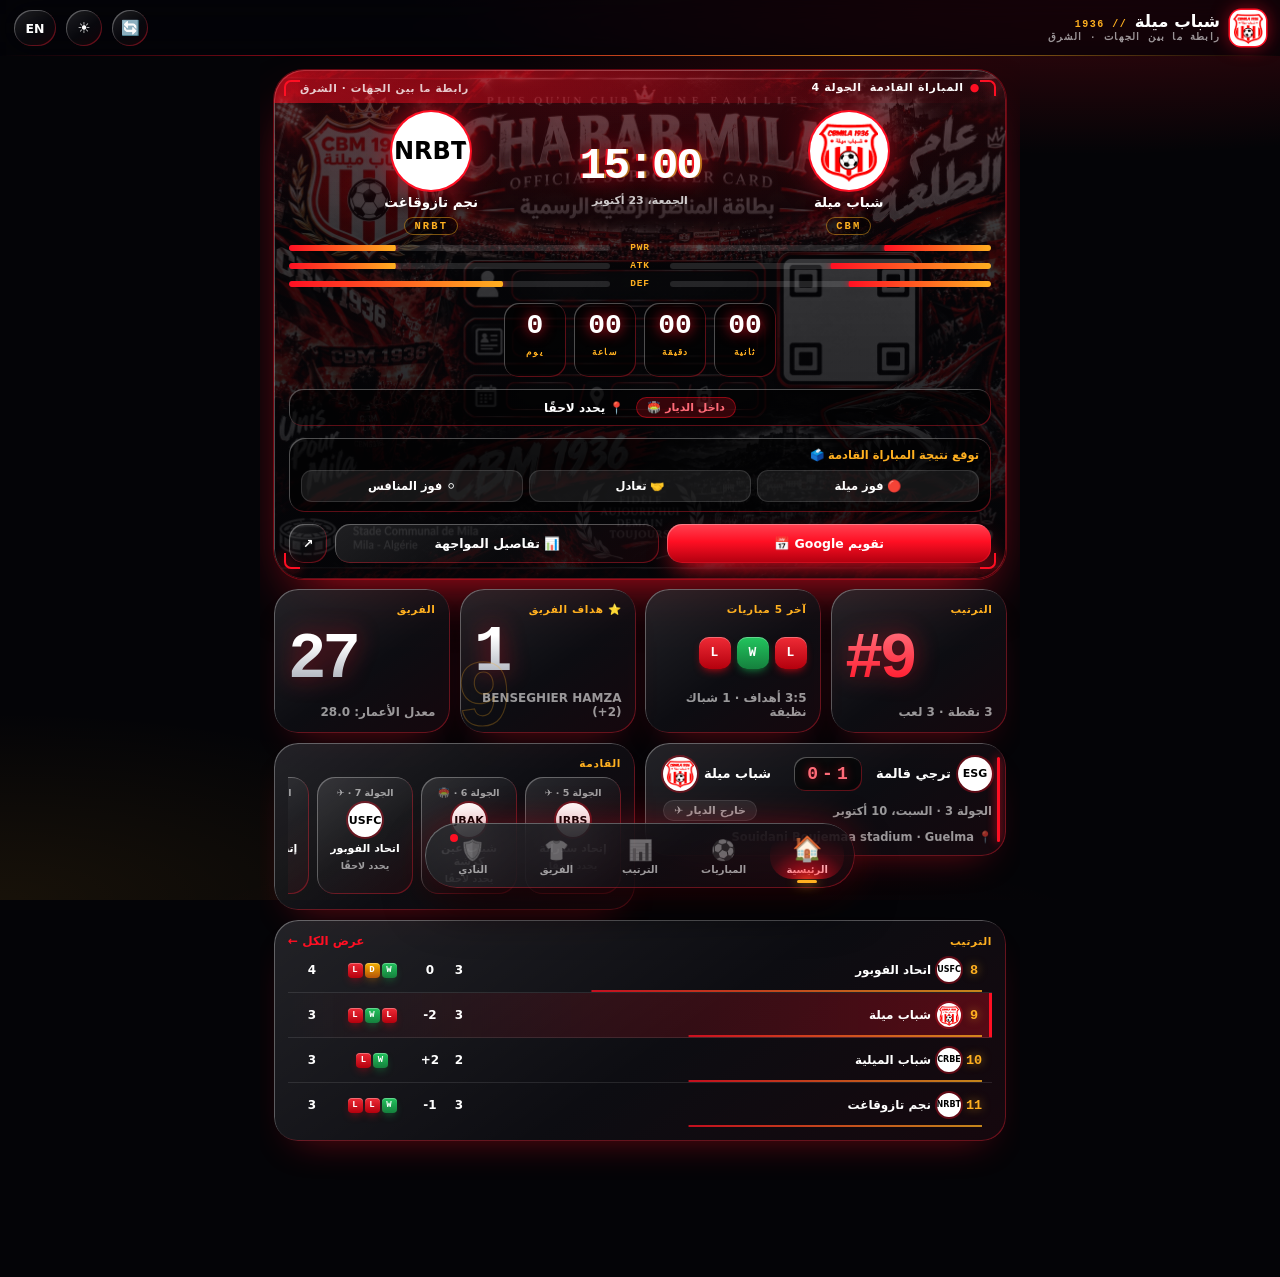
==== commit 2f2af86d: "Add files via upload" ====
--- a/index.html
+++ b/index.html
@@ -3,468 +3,2149 @@
 <head>
 <meta charset="utf-8">
 <meta name="viewport" content="width=device-width,initial-scale=1,viewport-fit=cover">
-<meta name="theme-color" content="#080808">
+<meta name="theme-color" content="#040406">
 <link rel="manifest" href="./manifest.webmanifest">
 <meta name="application-name" content="CBM Mila Digital Fan Platform">
-<meta name="description" content="Official CBM Mila digital fan platform and supporter membership card.">
-<meta http-equiv="Content-Security-Policy" content="default-src 'self'; base-uri 'self'; object-src 'none'; form-action 'self'; script-src 'self' 'unsafe-inline' https://cdn.jsdelivr.net; style-src 'self' 'unsafe-inline' https://fonts.googleapis.com; font-src 'self' https://fonts.gstatic.com; img-src 'self' data: blob: https:; connect-src 'self' https://script.google.com https://script.googleusercontent.com https://quickchart.io; manifest-src 'self'; worker-src 'self';">
+<meta name="description" content="المنصة الرقمية الرسمية لمناصري نادي شباب بلدية ميلة (CBM 1936) — النتائج، الترتيب، التشكيلة، وبطاقة المناصر الرقمية.">
+<meta http-equiv="Content-Security-Policy" content="default-src 'self'; base-uri 'self'; object-src 'none'; frame-ancestors 'none'; form-action 'self'; script-src 'self' 'unsafe-inline' https://cdn.jsdelivr.net; style-src 'self' 'unsafe-inline' https://fonts.googleapis.com; font-src 'self' https://fonts.gstatic.com; img-src 'self' data: blob: https:; connect-src 'self' https://script.google.com https://script.googleusercontent.com https://quickchart.io; manifest-src 'self'; worker-src 'self';">
 <script src="./config.js"></script>
 <meta name="apple-mobile-web-app-capable" content="yes">
 <meta name="mobile-web-app-capable" content="yes">
 <meta name="apple-mobile-web-app-title" content="CBM Mila">
 <meta name="apple-mobile-web-app-status-bar-style" content="black-translucent">
-<title>CBM Mila · Digital Fan Platform</title>
-<script>try{var _t=JSON.parse(localStorage.getItem("CBM_MILA_APP_V9")||"{}").theme;if(_t)document.documentElement.dataset.theme=_t}catch(e){}</script>
+<title>شباب ميلة · CBM Mila 1936</title>
+<script>try{var _p=JSON.parse(localStorage.getItem("CBM_MILA_APP_V10")||localStorage.getItem("CBM_MILA_APP_V9")||"{}");if(_p.theme)document.documentElement.dataset.theme=_p.theme;if(_p.lang){document.documentElement.lang=_p.lang;document.documentElement.dir=_p.lang==="en"?"ltr":"rtl"}}catch(e){}</script>
 <link rel="icon" type="image/png" href="./icon-192.png">
 <link rel="apple-touch-icon" href="./apple-touch-icon.png">
-<link rel="preconnect" href="https://fonts.googleapis.com"><link rel="preconnect" href="https://fonts.gstatic.com" crossorigin>
-<link href="https://fonts.googleapis.com/css2?family=Cairo:wght@400;600;700;800;900&family=Inter:wght@400;500;600;700;800&display=swap" rel="stylesheet">
+<link rel="preconnect" href="https://fonts.googleapis.com">
+<link rel="preconnect" href="https://fonts.gstatic.com" crossorigin>
+<link href="https://fonts.googleapis.com/css2?family=Cairo:wght@400;600;700;800;900&family=Inter:wght@400;500;600;700;800;900&display=swap" rel="stylesheet">
 <style>
-:root{--bg:#080808;--bg2:#111;--card:rgba(255,255,255,.045);--card2:rgba(255,255,255,.075);--line:rgba(255,255,255,.08);--tx:#fff;--mu:rgba(255,255,255,.56);--red:#E30613;--red2:#B4000D;--glow:rgba(227,6,19,.35);--w:#22c55e;--d:#f5b301;--l:#E30613;--gold:#f5b301;--nav:rgba(14,14,14,.72);--f:'Cairo',system-ui,sans-serif;--st:env(safe-area-inset-top,0px);--sb:env(safe-area-inset-bottom,0px)}
-[data-theme=light]{--bg:#f4f4f6;--bg2:#fff;--card:rgba(255,255,255,.8);--card2:#fff;--line:rgba(0,0,0,.08);--tx:#0b0b0c;--mu:rgba(0,0,0,.55);--glow:rgba(227,6,19,.2);--nav:rgba(255,255,255,.8)}
-html[lang=en]{--f:'Inter',system-ui,sans-serif}
-[data-theme=light] .sc,[data-theme=light] .cd div,[data-theme=light] .st div{background:rgba(0,0,0,.06)}
-*{box-sizing:border-box;margin:0;-webkit-tap-highlight-color:transparent}
-html,body{background:var(--bg);color:var(--tx);font-family:var(--f);-webkit-font-smoothing:antialiased;overscroll-behavior-y:none}
-body{min-height:100vh;user-select:none;-webkit-user-select:none;padding-bottom:calc(86px + var(--sb));
-background:radial-gradient(120% 50% at 50% -10%,var(--glow),transparent 60%),var(--bg);background-repeat:no-repeat}
-a{color:inherit;text-decoration:none}button{font:inherit;color:inherit;background:none;border:0;cursor:pointer}
-.num{font-variant-numeric:tabular-nums;direction:ltr;unicode-bidi:isolate;display:inline-block}
-header{position:sticky;top:0;z-index:30;padding:calc(10px + var(--st)) 16px 10px;display:flex;align-items:center;gap:10px;background:var(--nav);backdrop-filter:blur(10px);-webkit-backdrop-filter:blur(10px);border-bottom:1px solid var(--line)}
-header img{width:34px;height:34px;border-radius:10px;object-fit:contain;background:#fff;padding:2px}
-.brand{flex:1;line-height:1.1}.brand b{font-size:17px;font-weight:800;display:block}.brand small{font-size:11px;color:var(--mu);font-weight:600}
-
-.pill{height:34px;min-width:44px;padding:0 12px;border-radius:99px;background:var(--card2);border:1px solid var(--line);font-weight:800;font-size:13px;display:grid;place-items:center;transition:transform .15s}
-.pill:active,.press:active{transform:scale(.97)}.pill.ic{width:34px;min-width:34px;padding:0;font-size:16px}
-main{width:100%;max-width:720px;margin:0 auto;padding:16px 14px;padding-inline:14px;box-sizing:border-box;overflow-x:hidden;overflow-x:clip;animation:in .35s cubic-bezier(.2,.8,.2,1)}
-@keyframes in{from{opacity:0;transform:translateY(8px)}}
-.h2{display:flex;align-items:center;justify-content:space-between;margin:22px 4px 10px;font-weight:800;font-size:19px}.h2 small{font-size:12px;color:var(--red);font-weight:700}
-.glass{background:var(--card);border:1px solid var(--line);border-radius:22px;backdrop-filter:blur(20px);-webkit-backdrop-filter:blur(20px)}
-.hero{position:relative;overflow:hidden;padding:20px 16px 16px;border-radius:28px;background:linear-gradient(145deg,#121212 0%,#1c0507 50%,#0d0d0d 100%);border:1px solid rgba(227,6,19,.45);box-shadow:0 16px 40px -10px rgba(227,6,19,.3);color:#fff}.hero .crest{box-shadow:0 0 0 2px rgba(227,6,19,.35)}.hero .lab,.hero .mid small,.hero .meta{color:rgba(255,255,255,.7)}.hero .cd div{background:rgba(0,0,0,.45);border:1px solid rgba(227,6,19,.3)}
-.hero:before{content:"";position:absolute;width:260px;height:260px;border-radius:50%;background:var(--red);filter:blur(90px);opacity:.25;top:-130px;inset-inline-end:-80px}
-.lab{font-size:11px;font-weight:800;letter-spacing:.08em;text-transform:uppercase;color:var(--mu)}
-.vs{display:grid;grid-template-columns:minmax(0,1fr) auto minmax(0,1fr);align-items:center;gap:8px;text-align:center;margin:14px 0}
-.tm{display:flex;flex-direction:column;align-items:center;gap:8px;font-weight:700;font-size:13px;line-height:1.25;min-width:0;overflow-wrap:anywhere}
-.crest.cbm{background:#fff var(--logo) center/82% no-repeat}.crest{border-radius:50%;object-fit:contain;background:#fff;display:grid;place-items:center;color:#000;font-weight:900;flex:none;overflow:hidden}
-.mid{font-size:34px;font-weight:900;letter-spacing:-.02em}.mid small{display:block;font-size:11px;color:var(--mu);font-weight:700}
-.cd{display:flex;justify-content:center;gap:8px;margin:6px 0 14px;direction:ltr}
-.cd div{min-width:58px;padding:9px 0 6px;border-radius:16px;background:rgba(0,0,0,.35);border:1px solid var(--line);text-align:center}
-.cd b{display:block;font-size:26px;font-weight:800;line-height:1;font-variant-numeric:tabular-nums}.cd i{font-style:normal;font-size:10px;color:var(--mu);font-weight:700}
-.meta{display:flex;flex-wrap:wrap;gap:6px 14px;justify-content:center;font-size:12.5px;color:var(--mu);font-weight:600}
-.tag{display:inline-flex;align-items:center;gap:4px;padding:3px 10px;border-radius:99px;font-size:11.5px;font-weight:800}
-.tag.h{background:rgba(227,6,19,.18);color:#ff5a63;border:1px solid rgba(227,6,19,.4)}.tag.a{background:var(--card2);color:var(--mu);border:1px solid var(--line)}
-.btns{display:flex;gap:8px;margin-top:14px}.btn{flex:1;display:flex;align-items:center;justify-content:center;gap:6px;padding:13px 11px;border-radius:14px;font-weight:800;font-size:13px;text-align:center;background:var(--card2);border:1px solid var(--line);transition:transform .15s}
-.btn:active{transform:scale(.97)}.btn.p{background:linear-gradient(180deg,var(--red),var(--red2));border-color:transparent;color:#fff;box-shadow:0 8px 24px -8px var(--glow)}
-.form{display:flex;gap:7px}.f{width:34px;height:34px;border-radius:11px;display:grid;place-items:center;font-weight:900;font-size:14px;color:#fff;font-family:Inter,sans-serif;box-shadow:inset 0 1px 0 rgba(255,255,255,.3),0 6px 14px -6px currentColor}
-.f.W{background:linear-gradient(180deg,#22c55e,#15803d);color:#16a34a}.f.D{background:linear-gradient(180deg,#f5b301,#b45309);color:#d97706}.f.L{background:linear-gradient(180deg,#ef2b36,#b4000d);color:#E30613}.f span{color:#fff}.f.s{width:15px;height:15px;border-radius:4px;font-size:9px;box-shadow:inset 0 1px 0 rgba(255,255,255,.3)}.mf5{display:flex;gap:2px;justify-content:center}
-.frow{display:flex;align-items:center;justify-content:space-between;gap:10px;padding:14px}.fsum{font-size:12px;color:var(--mu);font-weight:700;text-align:end;line-height:1.5}.fsum b{color:var(--tx);font-size:15px}
-.mi{display:block;width:100%;box-sizing:border-box;overflow:hidden;padding:13px 14px;margin-bottom:9px;border-radius:20px;background:var(--card);border:1px solid var(--line);transition:transform .15s,background .15s;cursor:pointer}
-.mi:active{transform:scale(.97);background:var(--card2)}
-.mr{display:grid;grid-template-columns:minmax(0,1fr) auto minmax(0,1fr);align-items:center;gap:8px}.mr .tm{flex-direction:row;font-size:13px}.mr .tm:last-child{flex-direction:row-reverse}
-.mr .tm span{flex:1;text-align:start;min-width:0;overflow:hidden;display:-webkit-box;-webkit-line-clamp:2;-webkit-box-orient:vertical}.mr .tm:last-child span{text-align:end}
-.sc{font-size:20px;font-weight:900;white-space:nowrap;min-width:76px;padding:6px 14px;display:inline-flex;justify-content:center;align-items:center;gap:4px;border-radius:12px;background:rgba(0,0,0,.28);font-variant-numeric:tabular-nums}.scr{display:flex;justify-content:center;align-items:center;gap:4px;white-space:nowrap}.sc.w{color:var(--w)}.sc.l{color:#ff4b55}.sc.d{color:var(--d)}.sc.u{color:var(--mu)}
-.mf{display:flex;justify-content:space-between;align-items:center;margin-top:10px;font-size:11.5px;color:var(--mu);font-weight:600;gap:8px}
-.seg{display:flex;padding:4px;border-radius:16px;background:var(--card);border:1px solid var(--line);margin-bottom:14px;gap:4px}
-.seg button{flex:1;padding:9px 4px;border-radius:12px;font-weight:800;font-size:13px;color:var(--mu);transition:all .2s}.seg button.on{background:var(--red);color:#fff;box-shadow:0 6px 18px -6px var(--glow)}
-.chips{display:flex;gap:7px;overflow-x:auto;padding-bottom:12px;scrollbar-width:none}.chips::-webkit-scrollbar{display:none}
-.chips button{flex:none;padding:8px 15px;border-radius:99px;background:var(--card);border:1px solid var(--line);font-weight:700;font-size:12.5px;color:var(--mu)}.chips button.on{background:var(--tx);color:var(--bg);border-color:transparent}
-.tbl{overflow-x:auto;overflow-y:hidden;-webkit-overflow-scrolling:touch;overscroll-behavior-x:contain;scrollbar-width:none}.tbl::-webkit-scrollbar{display:none}.tr{display:grid;grid-template-columns:20px minmax(108px,1fr) 22px 28px 84px 30px;align-items:center;gap:3px;padding:11px 10px;min-width:327px;font-size:13px;font-weight:700;border-bottom:1px solid var(--line);text-align:center}
-.tr:last-child{border:0}.tr.hd{font-size:11px;color:var(--mu);padding:10px 10px}.mf5{flex:none;min-width:84px}
-@media(max-width:374px){.tr{grid-template-columns:18px minmax(94px,1fr) 20px 26px 78px 28px;gap:2px;padding:11px 8px;min-width:290px}.tr.hd{padding:10px 8px}.f.s{width:14px;height:14px;font-size:8.5px}.mf5{min-width:78px}.tr .cl span{font-size:12px}}.tr .cl{display:flex;align-items:center;gap:6px;text-align:start;min-width:0}.tr .cl .crest{flex:none}.tr .cl span{white-space:normal;overflow:visible;text-overflow:clip;overflow-wrap:break-word;line-height:1.3;font-size:12.5px}
-.tr.me{background:linear-gradient(90deg,rgba(227,6,19,.22),transparent);box-shadow:inset 3px 0 var(--red)}[dir=rtl] .tr.me{background:linear-gradient(270deg,rgba(227,6,19,.22),transparent);box-shadow:inset -3px 0 var(--red)}.tr b{font-weight:900}.zone{width:4px;height:22px;border-radius:4px;background:var(--red);display:inline-block}
-.grid{display:grid;grid-template-columns:1fr 1fr;gap:10px}
-.pc{position:relative;overflow:hidden;padding:14px;border-radius:22px;background:var(--card);border:1px solid var(--line);min-height:150px;transition:transform .15s}.pc:active{transform:scale(.97)}
-.pc .no{position:absolute;inset-inline-end:8px;top:-6px;font-size:76px;font-weight:900;font-family:Inter,sans-serif;color:var(--tx);opacity:.06;line-height:1}
-.av img{position:absolute;inset:0;width:100%;height:100%;object-fit:cover}.av{position:relative;flex:none;width:46px;height:46px;border-radius:50%;background:linear-gradient(160deg,var(--red),#400);display:grid;place-items:center;font-weight:900;color:#fff;border:2px solid var(--line);overflow:hidden}
-.pc h4{font-size:14px;font-weight:800;margin:10px 0 2px;line-height:1.3}.pc .ps{font-size:11.5px;color:var(--mu);font-weight:700}
-.st{display:flex;gap:6px;margin-top:10px}.st div{flex:1;text-align:center;padding:6px 0;border-radius:11px;background:rgba(0,0,0,.25)}.st b{display:block;font-size:15px;font-weight:900}.st i{font-style:normal;font-size:9.5px;color:var(--mu);font-weight:700}
-.gb{display:inline-flex;align-items:center;gap:3px;margin-top:6px;padding:2px 8px;border-radius:99px;font-size:10.5px;font-weight:800;color:#1a1200;background:linear-gradient(135deg,#ffe27a,var(--gold));box-shadow:0 0 14px rgba(245,179,1,.45)}
-.row{display:flex;align-items:center;gap:12px;padding:13px 14px;border-bottom:1px solid var(--line)}.row:last-child{border:0}.row b{display:block;font-size:14px}.row small{color:var(--mu);font-weight:600;font-size:12px}
-.sheet{position:fixed;inset:0;z-index:60;display:none;align-items:flex-end;background:rgba(0,0,0,.6);backdrop-filter:blur(6px)}.sheet.open{display:flex}
-.sheet>div{overscroll-behavior:contain;width:100%;max-width:720px;margin:0 auto;max-height:90vh;overflow:auto;-webkit-overflow-scrolling:touch;padding:10px 16px calc(24px + var(--sb));border-radius:28px 28px 0 0;background:var(--bg2);border:1px solid var(--line);animation:up .3s cubic-bezier(.2,.8,.2,1)}
-@keyframes up{from{transform:translateY(40%);opacity:0}}.grab{width:40px;height:5px;border-radius:9px;background:var(--line);margin:0 auto 14px}
-.ev{display:flex;gap:10px;align-items:center;padding:9px 0;border-bottom:1px solid var(--line);font-size:13px;font-weight:600}.ev .mn{width:38px;color:var(--red);font-weight:800;direction:ltr}
-nav{position:fixed;inset-inline:12px;bottom:calc(10px + var(--sb));z-index:40;max-width:520px;margin:0 auto;display:flex;padding:6px;border-radius:26px;background:var(--nav);backdrop-filter:blur(24px) saturate(1.8);-webkit-backdrop-filter:blur(24px) saturate(1.8);border:1px solid var(--line);box-shadow:0 20px 50px -10px rgba(0,0,0,.6)}
-nav a{flex:1;display:flex;flex-direction:column;align-items:center;gap:2px;padding:8px 0 6px;border-radius:20px;font-size:10.5px;font-weight:800;color:var(--mu);transition:all .2s}nav a span{font-size:20px;filter:grayscale(1);opacity:.7}
-nav a.on{color:var(--tx);background:rgba(227,6,19,.2);box-shadow:inset 0 0 0 1px rgba(227,6,19,.4)}nav a.on span{filter:none;opacity:1}nav a:active{transform:scale(.95)}
-#toast{position:fixed;left:50%;bottom:calc(100px + var(--sb));transform:translate(-50%,20px);padding:11px 18px;border-radius:99px;background:var(--tx);color:var(--bg);font-weight:800;font-size:13px;opacity:0;pointer-events:none;transition:.3s;z-index:90}#toast.show{opacity:1;transform:translate(-50%,0)}
-.empty{text-align:center;color:var(--mu);padding:40px 10px;font-weight:700}
-[data-theme=light] .hero{background:linear-gradient(145deg,#ffffff 0%,#fff5f5 100%);border:1.5px solid rgba(227,6,19,.35);box-shadow:0 12px 32px -8px rgba(0,0,0,.08);color:#0b0b0c}
-[data-theme=light] .hero:before{display:none}
-[data-theme=light] .hero .lab{color:var(--red)}
-[data-theme=light] .hero .mid{color:#0b0b0c}
-[data-theme=light] .hero .mid small,[data-theme=light] .hero .meta{color:rgba(0,0,0,.72)}
-[data-theme=light] .hero .crest{box-shadow:0 0 0 2px rgba(227,6,19,.3),0 4px 12px -4px rgba(0,0,0,.15)}
-[data-theme=light] .hero .cd div{background:#fff;border:1px solid rgba(227,6,19,.3);box-shadow:0 4px 12px -6px rgba(0,0,0,.12)}
-[data-theme=light] .hero .cd b{color:var(--red)}[data-theme=light] .hero .cd i{color:rgba(0,0,0,.6)}
-[data-theme=light] .hero .tag.h{background:rgba(227,6,19,.1);color:#c4000e;border-color:rgba(227,6,19,.4)}
-[data-theme=light] .hero .tag.a{background:rgba(0,0,0,.05);color:rgba(0,0,0,.7)}
-[data-theme=light] .hero .btn:not(.p){background:#fff;border-color:rgba(0,0,0,.12);color:#0b0b0c}
-@media(min-width:720px){body{padding-bottom:110px}}
-.hero.md{border-color:#ff2a38;background:radial-gradient(120% 70% at 50% 0,#5a0008 0,#1c0204 55%,#060606 100%);box-shadow:0 0 0 1px #ff2a38,0 0 34px var(--glow),0 18px 50px -12px rgba(227,6,19,.7)}
-.hero.md>*{position:relative;z-index:2}
-.hero.md::before{content:"";position:absolute;inset:-25%;z-index:0;pointer-events:none;background:radial-gradient(40% 35% at 15% 85%,rgba(255,60,60,.55),transparent 70%),radial-gradient(35% 30% at 85% 80%,rgba(255,255,255,.28),transparent 70%),radial-gradient(45% 40% at 50% 95%,rgba(227,6,19,.75),transparent 72%),radial-gradient(30% 25% at 70% 20%,rgba(255,90,90,.3),transparent 70%);animation:smk 7s ease-in-out infinite alternate;will-change:transform}
-.hero.md::after{content:"";position:absolute;inset:0;z-index:1;pointer-events:none;background:radial-gradient(85% 75% at 50% 45%,transparent 35%,rgba(0,0,0,.78) 100%),linear-gradient(180deg,rgba(0,0,0,.35),transparent 30%,rgba(0,0,0,.5));animation:flr 2.6s ease-in-out infinite alternate}
-@keyframes smk{from{transform:translate3d(-4%,2%,0) scale(1)}to{transform:translate3d(4%,-3%,0) scale(1.1)}}
-@keyframes flr{from{opacity:.82}to{opacity:1}}
-.slg{display:block;width:max-content;max-width:100%;margin:2px auto 12px;padding:7px 26px;font-weight:900;font-size:clamp(21px,7vw,30px);line-height:1.3;color:#fff;background:linear-gradient(100deg,rgba(227,6,19,.2),var(--red) 10%,#b4000d 90%,rgba(227,6,19,.2));clip-path:polygon(2% 14%,98% 0,100% 86%,3% 100%);transform:rotate(-2deg);text-shadow:0 0 16px rgba(255,255,255,.55),0 3px 0 #6b0008}
-.hero.md .crest{filter:drop-shadow(0 0 12px rgba(255,255,255,.6)) drop-shadow(0 4px 14px rgba(0,0,0,.85))}
-.hero.md .tm{font-weight:900;text-shadow:0 2px 10px #000}
-.hero.md .mid .num,.hero.md .mid small{text-shadow:0 2px 10px #000,0 0 3px #000}
-.hero.md .mid .num{font-weight:900}
-.hero.md .meta{background:rgba(0,0,0,.6);padding:7px 12px;border-radius:14px;color:#fff;text-shadow:0 1px 4px #000}
-.hero.md .cd div{background:rgba(0,0,0,.78);border:1px solid rgba(255,255,255,.2)}.hero.md .cd b{color:#fff;text-shadow:0 0 12px rgba(255,42,56,.9)}
-@media (prefers-reduced-motion:reduce){.hero.md::before,.hero.md::after,.mdb{animation:none}}.mdb{display:inline-block;margin-bottom:8px;padding:4px 14px;border-radius:99px;background:var(--red);color:#fff;font-weight:900;font-size:12.5px;animation:pls 1.8s infinite}.mdb.W{background:var(--w);animation:none}.mdb.D{background:var(--d);animation:none}.mdb.L{background:var(--l,#ef4444);animation:none}@keyframes pls{50%{opacity:.65}}
-.ccta{display:flex;align-items:center;gap:12px;width:100%;padding:16px;margin-bottom:14px;border-radius:22px;color:#fff;font-weight:900;font-size:16px;text-align:start;background:linear-gradient(135deg,#b4000d,#e30613 55%,#7a0008);border:1px solid rgba(255,255,255,.25);animation:cpl 1.9s infinite}.ccta small{display:block;margin-top:2px;font-weight:700;font-size:12px;opacity:.85}
-@keyframes cpl{0%{box-shadow:0 0 0 0 rgba(227,6,19,.65)}75%,100%{box-shadow:0 0 0 14px rgba(227,6,19,0)}}
-.cm{position:fixed;inset:0;z-index:80;display:none;align-items:center;justify-content:center;padding:16px;background:rgba(0,0,0,.75)}.cm.open{display:flex}
-.cmb{width:100%;max-width:480px;max-height:92vh;overflow:auto;padding:18px;border-radius:26px;background:var(--bg2);border:1px solid var(--line);color:var(--tx)}
-.cmb h3{margin:0 0 4px;font-size:18px;font-weight:900}.cmb input{width:100%;margin-top:10px;padding:14px;border-radius:14px;border:1px solid var(--line);background:var(--card2);color:var(--tx);font:inherit;font-weight:700;font-size:16px}.cmb input.er{border-color:var(--red)}
-.cmb img{display:block;width:100%;height:auto;margin-top:10px;border-radius:14px}.cmb .btns.v{flex-direction:column}
-#nav a{position:relative}.pdot{position:absolute;top:4px;inset-inline-end:24%;width:9px;height:9px;border-radius:50%;background:var(--red);animation:pls 1.4s infinite}
-@media (prefers-reduced-motion:reduce){.ccta,.pdot{animation:none}}
-.ib{position:fixed;inset-inline:12px;bottom:calc(86px + var(--sb));z-index:45;max-width:496px;margin:0 auto;display:none;align-items:center;gap:10px;padding:10px 12px;border-radius:18px;background:var(--bg2);border:1px solid var(--red);color:var(--tx);font-weight:800;font-size:13px;box-shadow:0 8px 30px rgba(0,0,0,.5)}.ib.on{display:flex}.ib span{flex:1}.ib .btn{flex:none;margin:0;padding:9px 14px}#ib-x{padding:6px 8px;color:var(--mu)}
-.cerr{margin:8px 0 0;color:#ff6b6b;font-size:12.5px;font-weight:700}
-
-/* ===== OS 2030 · HOLO void / laser crimson / amber ===== */
-:root{--bg:#020203;--red:#FF0F23;--red2:#B0000F;--gold:#FFB020;--glow:rgba(255,15,35,.4);--pf:#0a0a0d;--line:rgba(255,255,255,.1);--mono:ui-monospace,SFMono-Regular,Menlo,Consolas,monospace;--spr:cubic-bezier(.34,1.56,.64,1);--out:cubic-bezier(.16,1,.3,1);--glass:linear-gradient(145deg,rgba(255,255,255,.12),rgba(255,255,255,.025) 55%,rgba(255,15,35,.07));--edge:inset 1px 1px 0 rgba(255,255,255,.32),inset -1px -1px 0 rgba(255,15,35,.38),inset 0 0 0 1px rgba(255,255,255,.04)}
-[data-theme=light]{--bg:#e6e8ef;--pf:#fff;--glass:linear-gradient(145deg,rgba(255,255,255,.95),rgba(255,255,255,.6))}
-html,body{background:var(--bg)}
-body{padding-bottom:calc(120px + var(--sb));background:radial-gradient(80% 36% at 85% -8%,rgba(255,15,35,.34),transparent 70%),radial-gradient(60% 30% at 0 100%,rgba(255,176,32,.09),transparent 70%),radial-gradient(70% 40% at 50% 120%,rgba(255,15,35,.10),transparent 70%),var(--bg);background-attachment:fixed}
-body:after{content:"";position:fixed;inset:0;z-index:0;pointer-events:none;background:linear-gradient(104deg,transparent 36%,rgba(255,15,35,.16) 44%,transparent 50%),linear-gradient(72deg,transparent 60%,rgba(255,176,32,.1) 66%,transparent 72%)}
-@keyframes rise{from{opacity:0;transform:translate3d(0,26px,0) scale(.95)}}@keyframes fillbar{from{transform:scaleX(0)}}@keyframes shine{60%,100%{transform:translateX(120%)}}
-@keyframes cine{from{opacity:0;transform:perspective(1000px) translate3d(0,16%,-90px) rotateX(16deg) scale(.92)}}@keyframes sweep{to{transform:translateX(120%)}}@keyframes fade{from{opacity:0}}@keyframes flip{from{opacity:0;transform:perspective(900px) rotateY(-100deg) scale(.8)}}
-main{position:relative;z-index:1}main>*,.bn>*,.tg>*{animation:rise .75s var(--spr) backwards}.bn>:nth-child(2),.tg>:nth-child(2){animation-delay:.06s}.bn>:nth-child(3),.tg>:nth-child(3){animation-delay:.12s}.bn>:nth-child(4),.tg>:nth-child(4){animation-delay:.18s}.bn>:nth-child(n+5),.tg>:nth-child(n+5){animation-delay:.24s}
-header{background:rgba(2,2,3,.6);-webkit-backdrop-filter:blur(18px) saturate(1.5);backdrop-filter:blur(18px) saturate(1.5);border:0}
-header:after{content:"";position:absolute;inset-inline:0;bottom:0;height:1px;background:linear-gradient(90deg,transparent,var(--red),var(--gold),transparent);opacity:.7}
-header img{border-radius:12px;box-shadow:0 0 0 1.5px var(--red),0 0 22px rgba(255,15,35,.7)}
-.brand b{font-size:17px;font-weight:900;letter-spacing:.04em;text-transform:uppercase}.brand b:after{content:" // 1936";font:700 10px var(--mono);letter-spacing:.2em;color:var(--gold)}.brand small{font:600 9.5px var(--mono);letter-spacing:.2em;text-transform:uppercase;color:var(--mu)}
-.pill{border-radius:99px;background:var(--glass);box-shadow:var(--edge);border:0;transition:transform .45s var(--spr)}
-.t,.mi,.tc,.glass,.hero{--s:1;position:relative;border:0;border-radius:26px;background:var(--glass),rgba(8,8,11,.72);box-shadow:var(--edge),0 22px 44px -26px rgba(255,15,35,.55);-webkit-backdrop-filter:none;backdrop-filter:none}
-[data-theme=light] .t,[data-theme=light] .mi,[data-theme=light] .tc,[data-theme=light] .glass,[data-theme=light] .hero{background:var(--glass),#fff}
-.t,.mi,.tc,.pass,.hero{transform:perspective(900px) rotateX(var(--rx,0deg)) rotateY(var(--ry,0deg)) scale(var(--s));transition:transform .55s var(--spr)}
-.t:active,.mi:active,.tc:active{--s:.94}.btn,.fxi,.chips button{transition:transform .5s var(--spr)}.btn:active,.pill:active,.fxi:active{transform:scale(.9)}
-.hero{padding:20px 16px 16px;color:var(--tx)}.hero .lab,.hero .meta{color:var(--mu)}.hero>i.wm{position:absolute;inset-inline:0;bottom:-26px;z-index:0;text-align:center;font:900 112px/1 Inter,sans-serif;letter-spacing:-.05em;color:transparent;-webkit-text-stroke:1.2px rgba(255,176,32,.2);pointer-events:none;font-style:normal;direction:ltr}.hero>*:not(.wm){position:relative;z-index:1}.hero:before{display:none}
-.h2{justify-content:flex-start;font:800 11.5px var(--mono);letter-spacing:.22em;text-transform:uppercase;color:var(--gold)}.h2:before{content:"▸";margin-inline-end:8px;color:var(--red)}.h2:after{content:"";flex:1;height:1px;margin-inline-start:12px;background:linear-gradient(90deg,rgba(255,15,35,.6),transparent)}.h2 small{margin-inline-start:12px;order:3}
-.bn{display:grid;grid-template-columns:repeat(2,minmax(0,1fr));gap:10px}.pw,.sf{grid-column:1/-1}.s2{grid-column:span 2}@media(min-width:600px){.bn{grid-template-columns:repeat(4,minmax(0,1fr))}}
-.t{display:flex;flex-direction:column;justify-content:space-between;gap:8px;min-height:132px;padding:14px;overflow:hidden}.t.tb{display:block;min-height:0}
-.tl{font:800 10px var(--mono);letter-spacing:.2em;text-transform:uppercase;color:var(--gold)}.sub{font-size:12px;font-weight:800;color:var(--mu)}
-.big{font:900 72px/.9 Inter,sans-serif;letter-spacing:-.07em;background:linear-gradient(180deg,#fff 20%,#8a8a95);-webkit-background-clip:text;background-clip:text;color:transparent;filter:drop-shadow(0 0 14px rgba(255,15,35,.55))}.rk .big{background:linear-gradient(180deg,#ff6b78,var(--red));-webkit-background-clip:text;background-clip:text}
-.t .ghost{position:absolute;inset-inline-end:-4px;bottom:-16px;font:900 100px/1 Inter,sans-serif;font-style:normal;color:transparent;-webkit-text-stroke:1.2px rgba(255,176,32,.28);pointer-events:none}
-.tb .tbl{margin:8px -14px -14px}.s2 .mi,.s2 .mi:active{height:100%}.s2 .mi{margin:0}
-.fx{justify-content:flex-start}.fxs{display:flex;gap:8px;overflow-x:auto;scrollbar-width:none}.fxs::-webkit-scrollbar{display:none}
-.fxi{flex:none;width:88px;display:flex;flex-direction:column;align-items:center;gap:5px;padding:10px 4px;text-align:center;border-radius:18px;background:var(--glass);box-shadow:var(--edge)}.fxi b{font-size:11px;line-height:1.2;font-weight:800}.fxi small{font:700 9.5px var(--mono);color:var(--mu)}
-.pw{border-radius:32px;box-shadow:0 30px 70px -26px rgba(255,15,35,.85),0 0 0 1px rgba(255,15,35,.35)}
-.pass{border-radius:32px;padding:0}
-.pi{position:relative;overflow:hidden;border-radius:32px;padding:0 14px 16px;color:#fff;background-color:#050507;background:radial-gradient(120% 60% at 50% 0,rgba(255,15,35,.22),transparent 65%),linear-gradient(180deg,rgba(5,5,7,.58) 0%,rgba(5,5,7,.80) 45%,rgba(5,5,7,.93) 100%),var(--mbg) center/cover no-repeat,#050507;box-shadow:var(--edge)}.pi .pt b,.pi .pm,.pi .pbar{text-shadow:0 2px 10px rgba(0,0,0,.85)}
-.pi>*{position:relative;z-index:2}.pi>.cn{position:absolute;width:18px;height:18px;border:2px solid var(--red);filter:drop-shadow(0 0 6px var(--red))}.cn.a{top:10px;left:10px;border-right:0;border-bottom:0;border-radius:8px 0 0 0}.cn.b{top:10px;right:10px;border-left:0;border-bottom:0;border-radius:0 8px 0 0}.cn.c{bottom:10px;left:10px;border-right:0;border-top:0;border-radius:0 0 0 8px}.cn.d{bottom:10px;right:10px;border-left:0;border-top:0;border-radius:0 0 8px 0}
-.pbar{display:flex;align-items:center;gap:10px;margin:0 -14px 14px;padding:12px 30px 10px;font:800 10.5px var(--mono);letter-spacing:.18em;text-transform:uppercase;background:linear-gradient(90deg,rgba(255,15,35,.55),transparent)}.pbar b:before{content:"●";margin-inline-end:6px;color:var(--red);animation:pls 1.4s infinite}.pbar em{margin-inline-start:auto;font-style:normal;opacity:.75;font-size:9.5px}
-.pvs{display:grid;grid-template-columns:minmax(0,1fr) auto minmax(0,1fr);align-items:center;gap:6px;text-align:center}.pt{display:flex;flex-direction:column;align-items:center;gap:8px;min-width:0}.pt b{font-size:14px;font-weight:900;line-height:1.15;text-transform:uppercase;overflow-wrap:anywhere}
-.pt code{font:800 11px var(--mono);letter-spacing:.3em;padding:2px 9px 2px 12px;border-radius:99px;color:var(--gold);border:1px solid rgba(255,176,32,.5);box-shadow:0 0 12px rgba(255,176,32,.25)}
-.pass .crest{box-shadow:0 0 0 3px #fff,0 0 0 5px var(--red),0 0 42px rgba(255,15,35,.9)}
-.pm{font:900 54px/1 Inter,sans-serif;letter-spacing:-.07em;text-shadow:-2px 0 rgba(255,15,35,.85),2px 0 rgba(255,176,32,.6),0 0 26px rgba(255,15,35,.8)}.pm small{display:block;margin-top:6px;font:700 10.5px var(--mono);letter-spacing:.08em;text-shadow:none;color:rgba(255,255,255,.7)}
-.mtr{display:grid;grid-template-columns:1fr 38px 1fr;gap:8px;align-items:center;margin:7px 0}.mtr span{text-align:center;font:800 9px var(--mono);letter-spacing:.1em;color:var(--gold)}.mtr>div{height:6px;border-radius:6px;background:rgba(255,255,255,.09);overflow:hidden}
-.mtr i{display:block;height:100%;border-radius:6px;background:linear-gradient(90deg,var(--red),var(--gold));box-shadow:0 0 12px var(--red);animation:fillbar 1s var(--out) backwards;transition:transform 1s var(--out)}.mtr>div:first-child i{transform-origin:0 50%}.mtr>div:last-child i{transform-origin:100% 50%}[dir=rtl] .mtr>div:first-child i{transform-origin:100% 50%}[dir=rtl] .mtr>div:last-child i{transform-origin:0 50%}
-.pass .cd{gap:8px;margin:16px 0 14px}.pass .cd div{position:relative;min-width:62px;padding:10px 0 9px;border-radius:16px;background:rgba(0,0,0,.62);box-shadow:var(--edge);border:0}.pass .cd b{font:900 31px/1 Inter,sans-serif;color:#fff;text-shadow:0 0 16px rgba(255,15,35,.95)}.pass .cd i{font:700 8.5px var(--mono);letter-spacing:.16em;text-transform:uppercase;color:var(--gold)}
-.pass .cd u{display:block;height:3px;margin:8px 10px 0;border-radius:3px;background:linear-gradient(90deg,var(--red),var(--gold));box-shadow:0 0 8px var(--red);transform-origin:0 50%;transition:transform 1s linear}
-.pass .meta{padding:8px 12px;border-radius:14px;background:rgba(0,0,0,.5);box-shadow:var(--edge);color:#fff}
-.pass.md .pi:before{content:"";position:absolute;inset:-25%;z-index:0;pointer-events:none;background:radial-gradient(40% 35% at 15% 85%,rgba(255,60,60,.55),transparent 70%),radial-gradient(35% 30% at 85% 80%,rgba(255,255,255,.26),transparent 70%),radial-gradient(45% 40% at 50% 95%,rgba(255,15,35,.75),transparent 72%);animation:smk 7s ease-in-out infinite alternate;will-change:transform}
-.pass.md .pi:after{content:"";position:absolute;inset:0;z-index:1;pointer-events:none;background:radial-gradient(85% 75% at 50% 45%,transparent 35%,rgba(0,0,0,.78) 100%);animation:flr 2.6s ease-in-out infinite alternate}
-.mid{font:900 44px/1 Inter,sans-serif;letter-spacing:-.06em}.hero .vs .mid{text-shadow:-2px 0 rgba(255,15,35,.7),2px 0 rgba(255,176,32,.5)}
-.btn{border-radius:16px;background:var(--glass);box-shadow:var(--edge);border:0;letter-spacing:.02em}.btn.p{position:relative;overflow:hidden;background:linear-gradient(180deg,#ff4a5a,var(--red) 40%,var(--red2));box-shadow:var(--edge),0 10px 30px -8px var(--red)}.btn.p:after{content:"";position:absolute;inset:0;background:linear-gradient(110deg,transparent 35%,rgba(255,255,255,.42) 50%,transparent 65%);transform:translateX(-120%);animation:shine 4.5s infinite}
-.seg{border-radius:18px;background:rgba(0,0,0,.5);box-shadow:var(--edge);border:0}.seg button{border-radius:14px}.seg button.on{background:linear-gradient(180deg,#ff4a5a,var(--red2));box-shadow:0 0 22px -4px var(--red)}
-.chips button{background:var(--glass);box-shadow:var(--edge);border:0}.chips button.on{background:var(--red);color:#fff;box-shadow:0 0 20px -4px var(--red)}
-.mi{padding:14px 14px 12px 20px}.mi:before{content:"";position:absolute;inset-block:16px;inset-inline-start:7px;width:3px;border-radius:3px;background:var(--b,var(--line));box-shadow:0 0 12px var(--b,transparent)}.mi:has(.sc.w){--b:var(--w)}.mi:has(.sc.l){--b:var(--red)}.mi:has(.sc.d){--b:var(--d)}
-.sc{font:900 20px Inter,sans-serif;border-radius:14px;background:rgba(0,0,0,.6);box-shadow:var(--edge);color:#fff}.sc.w{color:#4ade80;text-shadow:0 0 12px #22c55e}.sc.l{color:#ff6b78;text-shadow:0 0 12px var(--red)}.sc.d{color:#fbbf24;text-shadow:0 0 12px #f59e0b}.sc.u{color:var(--mu);text-shadow:none}
-.tr{position:relative}.tr:after{content:"";position:absolute;inset-inline:10px;bottom:0;height:2px;background:linear-gradient(90deg,var(--red),var(--gold));box-shadow:0 0 8px var(--red);transform:scaleX(var(--v,0));transform-origin:0 50%;opacity:.85}[dir=rtl] .tr:after{transform-origin:100% 50%}.tr.hd:after{display:none}
-.tr.hd{font:800 10px var(--mono);letter-spacing:.14em;color:var(--gold)}.tr>span:first-child{font:900 14px Inter,sans-serif}.tr:nth-child(-n+4):not(.hd)>span:first-child{color:var(--gold);text-shadow:0 0 12px var(--gold)}
-.tr.me{background:linear-gradient(90deg,rgba(255,15,35,.3),transparent);box-shadow:inset 3px 0 var(--red),0 0 24px -8px var(--red)}[dir=rtl] .tr.me{background:linear-gradient(270deg,rgba(255,15,35,.3),transparent);box-shadow:inset -3px 0 var(--red),0 0 24px -8px var(--red)}
-.tg{display:grid;grid-template-columns:repeat(2,minmax(0,1fr));gap:12px}@media(min-width:600px){.tg{grid-template-columns:repeat(3,minmax(0,1fr))}}
-.tc{--ac:#FF0F23;display:block;aspect-ratio:3/4.6;overflow:hidden}.tc[data-p=GK]{--ac:#FFB020}.tc[data-p=DEF]{--ac:#9bb4ff}.tc[data-p=MID]{--ac:#ff6b78}.tc[data-p=FW]{--ac:#FF0F23}
-.tc .tn{position:absolute;z-index:2;inset-inline-start:10px;top:-2px;font:900 96px/1 Inter,sans-serif;font-style:normal;color:transparent;-webkit-text-stroke:1.5px var(--ac);opacity:.65}
-.tc .ph{position:absolute;inset:0 0 40% 0;display:grid;place-items:center;overflow:hidden;font:900 50px Inter,sans-serif;color:rgba(255,255,255,.16);background:radial-gradient(80% 70% at 50% 30%,color-mix(in srgb,var(--ac) 40%,transparent),transparent)}.tc .ph img{position:absolute;inset:0;width:100%;height:100%;object-fit:cover;object-position:50% 14%}.tc .ph:after{content:"";position:absolute;inset:0;background:linear-gradient(180deg,transparent 40%,#08080b)}
-.tc .ti{position:absolute;z-index:2;inset:auto 0 0;padding:0 12px 12px}.tc .tp{display:inline-block;padding:2px 10px;border-radius:99px;font:800 9.5px var(--mono);letter-spacing:.14em;color:var(--ac);border:1px solid var(--ac);background:rgba(0,0,0,.55);box-shadow:0 0 12px -2px var(--ac)}
-.tc h4{margin:7px 0 8px;font-size:13.5px;font-weight:900;line-height:1.2;display:-webkit-box;-webkit-line-clamp:2;-webkit-box-orient:vertical;overflow:hidden}
-.bs{display:grid;gap:5px}.bs>div{display:grid;grid-template-columns:40px 1fr 24px;align-items:center;gap:6px;font:700 8.5px var(--mono);letter-spacing:.06em;text-transform:uppercase;color:var(--mu)}.bs u{display:block;height:4px;border-radius:4px;background:rgba(255,255,255,.1);overflow:hidden}.bs u i{display:block;height:100%;border-radius:4px;background:linear-gradient(90deg,var(--ac),var(--gold));box-shadow:0 0 10px var(--ac);transform-origin:0 50%;animation:fillbar .9s var(--out) .2s backwards}[dir=rtl] .bs u i{transform-origin:100% 50%}.bs b{font:900 12px Inter,sans-serif;color:var(--tx);text-align:end}
-.tgb{position:absolute;z-index:3;top:10px;inset-inline-end:12px}.tc.top{--ac:#FFB020;box-shadow:var(--edge),0 0 0 1px rgba(255,176,32,.5),0 0 36px -8px rgba(255,176,32,.6)}.tc.top:after{content:"";position:absolute;inset:0;z-index:4;pointer-events:none;background:linear-gradient(110deg,transparent 35%,rgba(255,200,90,.34) 50%,transparent 65%);transform:translateX(-120%);animation:shine 4s infinite}
-nav{inset-inline:auto;left:50%;right:auto;width:min(92vw,410px);max-width:none;margin:0;bottom:calc(14px + var(--sb));gap:2px;padding:8px;border-radius:34px;border:0;background:var(--glass),rgba(8,8,11,.5);-webkit-backdrop-filter:blur(28px) saturate(1.8);backdrop-filter:blur(28px) saturate(1.8);box-shadow:var(--edge),0 26px 60px -12px #000,0 0 50px -12px rgba(255,15,35,.75);transform:translateX(-50%);transition:transform .6s var(--spr)}
-nav.hd{transform:translateX(-50%) translateY(170%)}
-nav a{position:relative;flex:1;display:flex;flex-direction:column;align-items:center;gap:3px;padding:9px 0 7px;border-radius:26px;font:800 9.5px var(--mono);letter-spacing:.08em;text-transform:uppercase;color:var(--mu);background:none!important;box-shadow:none!important;transition:transform .5s var(--spr),color .3s}
-nav a span{display:block;font-size:21px;filter:grayscale(1);opacity:.6;transition:transform .55s var(--spr),opacity .3s}
-nav a:before{content:"";position:absolute;inset:2px 5px;border-radius:24px;background:radial-gradient(80% 95% at 50% 100%,rgba(255,15,35,.75),rgba(255,15,35,.12) 60%,transparent);opacity:0;transform:scale(.6);transition:opacity .35s,transform .55s var(--spr)}
-nav a.on{color:#fff}nav a.on:before{opacity:1;transform:scale(1)}nav a.on span{filter:none;opacity:1;transform:translateY(-3px) scale(1.3)}nav a.on:after{content:"";position:absolute;bottom:-3px;width:22px;height:3px;border-radius:3px;background:var(--gold);box-shadow:0 0 14px var(--gold)}nav a:active{transform:scale(.86)}
-.ib{bottom:calc(96px + var(--sb));background:var(--glass),rgba(8,8,11,.8);box-shadow:var(--edge);border:0;border-radius:20px}
-.sheet,.cm{background:rgba(2,2,3,.8);-webkit-backdrop-filter:none;backdrop-filter:none;animation:fade .35s}
-.sheet>div,.cmb{position:relative;border:0;border-radius:30px 30px 0 0;background:var(--glass),rgba(8,8,11,.92);box-shadow:var(--edge),0 -20px 70px -10px rgba(255,15,35,.5);transform-origin:50% 100%;animation:cine .85s var(--out) both}.cmb{border-radius:30px}
-[data-theme=light] .sheet>div,[data-theme=light] .cmb{background:var(--glass),#fff}
-.sheet>div:before,.cmb:before{content:"";position:absolute;inset:0;z-index:5;pointer-events:none;background:linear-gradient(105deg,transparent 40%,rgba(255,255,255,.18) 50%,transparent 60%);transform:translateX(-120%);animation:sweep 1.1s .15s var(--out) forwards}
-.cmb img{box-shadow:0 0 70px rgba(255,15,35,.65);animation:flip 1s .2s var(--out) both}
-.ccta{border-radius:24px;background:linear-gradient(135deg,#ff4a5a,var(--red) 45%,#6e0008);box-shadow:var(--edge),0 12px 36px -10px var(--red)}
-.ev .mn{font-family:var(--mono)}.empty{font-family:var(--mono)}
-[data-theme=light] body:after{display:none}[data-theme=light] body{background:radial-gradient(70% 30% at 85% -6%,rgba(255,15,35,.14),transparent 70%),var(--bg)}
-[data-theme=light] header{background:rgba(230,232,239,.7)}[data-theme=light] nav{background:var(--glass),rgba(255,255,255,.7)}[data-theme=light] .big{background:linear-gradient(180deg,#111,#666);-webkit-background-clip:text;background-clip:text;filter:none}[data-theme=light] .rk .big{background:linear-gradient(180deg,#ff3b4d,#b0000f);-webkit-background-clip:text;background-clip:text}
-@media (prefers-reduced-motion:reduce){main>*,.bn>*,.tg>*,.btn.p:after,.tc.top:after,.pbar b:before,.mtr i,.bs u i,.sheet>div,.cmb,.cmb img,.sheet>div:before,.cmb:before{animation:none}.pass,.t,.tc,.mi,.hero{transform:none!important}}
-.mr .sc{min-width:64px;height:34px;padding:0 12px;border-radius:12px;display:inline-flex;align-items:center;justify-content:center;align-self:center;justify-self:center;line-height:1;gap:4px;font-size:18px}
-.mr .sc.u{font-size:15px;letter-spacing:0}
-.mr .sc .num{display:inline-block;line-height:1}
-.nq main,.nq main>*,.nq .bn>*,.nq .tg>*{animation:none!important}
-@media (prefers-reduced-motion:reduce){*,*::before,*::after{animation-duration:.001ms!important;transition-duration:.001ms!important;scroll-behavior:auto!important}}
-.train-card,.corecard,.mealcard,.home-card,.tc,.t{contain:content;content-visibility:auto;contain-intrinsic-size:180px}
-:focus-visible{outline:2px solid var(--red);outline-offset:3px}
-/* crest fix: always a perfect circle, never stretched by flex/grid or `span` rules */
-.crest,.crest.cbm,img.crest,.mr .tm .crest,.mr .tm span.crest,.tr .cl .crest,.tr .cl span.crest,.pt .crest,.tm .crest{aspect-ratio:1/1!important;object-fit:contain!important;flex:0 0 auto!important;flex-shrink:0!important;border-radius:50%!important;box-sizing:border-box;min-width:0;align-self:center;justify-self:center;display:grid!important;place-items:center;overflow:hidden;text-align:center!important;-webkit-line-clamp:unset!important}
-img.crest{display:block!important;background:#fff}
-.crest.cbm,.mr .tm span.crest.cbm{background:#fff var(--logo) center/82% no-repeat!important}
-:root{--mbg:url([data-uri])}
-.hero.md{background:linear-gradient(180deg,rgba(5,5,7,.45) 0%,rgba(5,5,7,.72) 60%,rgba(5,5,7,.9) 100%),var(--mbg) center/cover no-repeat,#060606!important}
-.pass.md .pi{background:radial-gradient(120% 60% at 50% 0,rgba(255,15,35,.18),transparent 65%),linear-gradient(180deg,rgba(5,5,7,.40) 0%,rgba(5,5,7,.70) 55%,rgba(5,5,7,.90) 100%),var(--mbg) center/cover no-repeat,#050507}
+:root {
+  --bg: #040407;
+  --bg2: #0c0c12;
+  --card: rgba(255,255,255,.045);
+  --card2: rgba(255,255,255,.08);
+  --line: rgba(255,255,255,.1);
+  --tx: #ffffff;
+  --mu: rgba(255,255,255,.58);
+  --red: #FF0F23;
+  --red2: #B0000F;
+  --gold: #FFB020;
+  --glow: rgba(255,15,35,.38);
+  --w: #22c55e;
+  --d: #f5b301;
+  --l: #FF0F23;
+  --nav: rgba(10,10,15,.78);
+  --f: 'Cairo', system-ui, -apple-system, sans-serif;
+  --mono: 'Inter', ui-monospace, SFMono-Regular, Menlo, monospace;
+  --st: env(safe-area-inset-top, 0px);
+  --sb: env(safe-area-inset-bottom, 0px);
+  --spr: cubic-bezier(.34,1.56,.64,1);
+  --out: cubic-bezier(.16,1,.3,1);
+  --glass: linear-gradient(145deg, rgba(255,255,255,.11), rgba(255,255,255,.025) 55%, rgba(255,15,35,.06));
+  --edge: inset 1px 1px 0 rgba(255,255,255,.26), inset -1px -1px 0 rgba(255,15,35,.32), inset 0 0 0 1px rgba(255,255,255,.05);
+}
+[data-theme=light] {
+  --bg: #eef0f6;
+  --bg2: #ffffff;
+  --card: rgba(255,255,255,.85);
+  --card2: rgba(0,0,0,.05);
+  --line: rgba(0,0,0,.09);
+  --tx: #0d0d12;
+  --mu: rgba(0,0,0,.56);
+  --glow: rgba(227,6,19,.18);
+  --nav: rgba(255,255,255,.85);
+  --glass: linear-gradient(145deg, rgba(255,255,255,.96), rgba(255,255,255,.72));
+  --edge: inset 1px 1px 0 rgba(255,255,255,.9), inset 0 0 0 1px rgba(0,0,0,.08);
+}
+html[lang=en] { --f: 'Inter', system-ui, -apple-system, sans-serif; }
+* { box-sizing: border-box; margin: 0; -webkit-tap-highlight-color: transparent; }
+html, body {
+  background: var(--bg);
+  color: var(--tx);
+  font-family: var(--f);
+  -webkit-font-smoothing: antialiased;
+  overscroll-behavior-y: none;
+}
+body {
+  min-height: 100vh;
+  user-select: none;
+  -webkit-user-select: none;
+  padding-bottom: calc(116px + var(--sb));
+  background:
+    radial-gradient(80% 36% at 85% -8%, rgba(255,15,35,.3), transparent 70%),
+    radial-gradient(60% 30% at 0 100%, rgba(255,176,32,.08), transparent 70%),
+    radial-gradient(70% 40% at 50% 120%, rgba(255,15,35,.09), transparent 70%),
+    var(--bg);
+  background-attachment: fixed;
+}
+[data-theme=light] body {
+  background: radial-gradient(70% 30% at 85% -6%, rgba(255,15,35,.12), transparent 70%), var(--bg);
+}
+a { color: inherit; text-decoration: none; }
+button, input, select { font: inherit; color: inherit; background: none; border: 0; }
+button { cursor: pointer; }
+.num { font-variant-numeric: tabular-nums; direction: ltr; unicode-bidi: isolate; display: inline-block; }
+
+/* Animations */
+@keyframes rise { from { opacity: 0; transform: translate3d(0,18px,0) scale(.97); } }
+@keyframes fillbar { from { transform: scaleX(0); } }
+@keyframes shine { 60%, 100% { transform: translateX(120%); } }
+@keyframes cine { from { opacity: 0; transform: translate3d(0,14%,0) scale(.95); } }
+@keyframes pls { 50% { opacity: .55; } }
+@keyframes spin { to { transform: rotate(360deg); } }
+@keyframes smk { from { transform: translate3d(-3%,2%,0) scale(1); } to { transform: translate3d(3%,-2%,0) scale(1.08); } }
+@keyframes cpl { 0% { box-shadow: 0 0 0 0 rgba(255,15,35,.6); } 75%, 100% { box-shadow: 0 0 0 14px rgba(255,15,35,0); } }
+
+/* Header */
+header {
+  position: sticky;
+  top: 0;
+  z-index: 35;
+  padding: calc(10px + var(--st)) 14px 10px;
+  display: flex;
+  align-items: center;
+  gap: 10px;
+  background: rgba(4,4,7,.72);
+  -webkit-backdrop-filter: blur(20px) saturate(1.6);
+  backdrop-filter: blur(20px) saturate(1.6);
+}
+[data-theme=light] header { background: rgba(238,240,246,.82); }
+header:after {
+  content: "";
+  position: absolute;
+  inset-inline: 0;
+  bottom: 0;
+  height: 1px;
+  background: linear-gradient(90deg, transparent, var(--red), var(--gold), transparent);
+  opacity: .75;
+}
+header img {
+  width: 36px;
+  height: 36px;
+  border-radius: 11px;
+  object-fit: contain;
+  background: #fff;
+  padding: 2px;
+  box-shadow: 0 0 0 1.5px var(--red), 0 0 18px rgba(255,15,35,.6);
+}
+.brand { flex: 1; line-height: 1.15; min-width: 0; }
+.brand b { font-size: 16.5px; font-weight: 900; display: block; white-space: nowrap; overflow: hidden; text-overflow: ellipsis; }
+.brand b:after { content: " // 1936"; font: 800 10px var(--mono); letter-spacing: .15em; color: var(--gold); }
+.brand small { font: 700 10px var(--mono); letter-spacing: .12em; text-transform: uppercase; color: var(--mu); display: block; }
+
+.pill {
+  height: 36px;
+  min-width: 42px;
+  padding: 0 11px;
+  border-radius: 99px;
+  background: var(--glass);
+  box-shadow: var(--edge);
+  font-weight: 800;
+  font-size: 12.5px;
+  display: inline-grid;
+  place-items: center;
+  transition: transform .3s var(--spr);
+}
+.pill.ic { width: 36px; min-width: 36px; padding: 0; font-size: 15px; }
+.pill:active, .btn:active, .fxi:active, .chips button:active { transform: scale(.91); }
+.spinning { animation: spin .8s linear infinite; }
+
+/* Main Container */
+main {
+  position: relative;
+  z-index: 1;
+  width: 100%;
+  max-width: 760px;
+  margin: 0 auto;
+  padding: 14px 14px 20px;
+  overflow-x: clip;
+}
+main > *, .bn > *, .tg > * { animation: rise .55s var(--out) backwards; }
+.bn > :nth-child(2), .tg > :nth-child(2) { animation-delay: .04s; }
+.bn > :nth-child(3), .tg > :nth-child(3) { animation-delay: .08s; }
+.bn > :nth-child(4), .tg > :nth-child(4) { animation-delay: .12s; }
+.bn > :nth-child(n+5), .tg > :nth-child(n+5) { animation-delay: .16s; }
+
+/* Section Headers */
+.h2 {
+  display: flex;
+  align-items: center;
+  justify-content: flex-start;
+  margin: 20px 4px 10px;
+  font: 800 12px var(--f);
+  letter-spacing: .08em;
+  text-transform: uppercase;
+  color: var(--gold);
+}
+.h2:before { content: "▸"; margin-inline-end: 7px; color: var(--red); }
+.h2:after { content: ""; flex: 1; height: 1px; margin-inline-start: 10px; background: linear-gradient(90deg, rgba(255,15,35,.55), transparent); }
+.h2 small { margin-inline-start: 10px; order: 3; font-size: 11.5px; color: var(--red); font-weight: 800; }
+
+/* Cards & Surfaces */
+.t, .mi, .tc, .glass, .hero {
+  --s: 1;
+  position: relative;
+  border-radius: 24px;
+  background: var(--glass), rgba(10,10,15,.78);
+  box-shadow: var(--edge), 0 18px 38px -22px rgba(255,15,35,.45);
+  transform: perspective(900px) rotateX(var(--rx,0deg)) rotateY(var(--ry,0deg)) scale(var(--s));
+  transition: transform .45s var(--spr);
+}
+[data-theme=light] .t, [data-theme=light] .mi, [data-theme=light] .tc, [data-theme=light] .glass, [data-theme=light] .hero {
+  background: var(--glass), #ffffff;
+  box-shadow: var(--edge), 0 12px 28px -16px rgba(0,0,0,.1);
+}
+.t:active, .mi:active, .tc:active { --s: .96; }
+
+/* Hero & Recap */
+.hero { padding: 20px 16px 16px; overflow: hidden; color: var(--tx); }
+.hero > i.wm {
+  position: absolute;
+  inset-inline: 0;
+  bottom: -24px;
+  z-index: 0;
+  text-align: center;
+  font: 900 108px/1 var(--mono);
+  letter-spacing: -.05em;
+  color: transparent;
+  -webkit-text-stroke: 1.2px rgba(255,176,32,.18);
+  pointer-events: none;
+  font-style: normal;
+  direction: ltr;
+}
+.hero > *:not(.wm) { position: relative; z-index: 1; }
+.lab { font-size: 11px; font-weight: 800; letter-spacing: .06em; text-transform: uppercase; color: var(--mu); }
+.vs { display: grid; grid-template-columns: minmax(0,1fr) auto minmax(0,1fr); align-items: center; gap: 8px; text-align: center; margin: 14px 0; }
+.tm { display: flex; flex-direction: column; align-items: center; gap: 7px; font-weight: 800; font-size: 13px; line-height: 1.25; min-width: 0; overflow-wrap: anywhere; cursor: pointer; }
+.crest { border-radius: 50%; object-fit: contain; background: #fff; display: grid; place-items: center; color: #000; font-weight: 900; flex: none; overflow: hidden; box-shadow: 0 0 0 2px rgba(255,15,35,.32); }
+.crest.cbm { background: #fff var(--logo) center/82% no-repeat; }
+.mid { font: 900 38px/1 var(--mono); letter-spacing: -.04em; }
+.mid small { display: block; font: 700 11px var(--f); color: var(--mu); margin-top: 4px; letter-spacing: 0; }
+
+/* Next Match Pass Card */
+.bn { display: grid; grid-template-columns: repeat(2, minmax(0,1fr)); gap: 10px; }
+.pw, .sf { grid-column: 1 / -1; }
+.s2 { grid-column: span 2; }
+@media (min-width: 620px) { .bn { grid-template-columns: repeat(4, minmax(0,1fr)); } }
+
+.pw { border-radius: 30px; box-shadow: 0 26px 60px -24px rgba(255,15,35,.8), 0 0 0 1px rgba(255,15,35,.35); }
+.pass { border-radius: 30px; padding: 0; }
+.pi {
+  position: relative;
+  overflow: hidden;
+  border-radius: 30px;
+  padding: 0 15px 16px;
+  color: #fff;
+  background:
+    radial-gradient(120% 60% at 50% 0, rgba(255,15,35,.24), transparent 65%),
+    linear-gradient(180deg, rgba(5,5,8,.74) 0%, rgba(5,5,8,.91) 100%),
+    url('./card-template.jpg') center/cover no-repeat,
+    #050508;
+  box-shadow: var(--edge);
+}
+.pi > * { position: relative; z-index: 2; }
+.pi > .cn { position: absolute; width: 16px; height: 16px; border: 2px solid var(--red); filter: drop-shadow(0 0 6px var(--red)); pointer-events: none; }
+.cn.a { top: 10px; left: 10px; border-right: 0; border-bottom: 0; border-radius: 7px 0 0 0; }
+.cn.b { top: 10px; right: 10px; border-left: 0; border-bottom: 0; border-radius: 0 7px 0 0; }
+.cn.c { bottom: 10px; left: 10px; border-right: 0; border-top: 0; border-radius: 0 0 0 7px; }
+.cn.d { bottom: 10px; right: 10px; border-left: 0; border-top: 0; border-radius: 0 0 7px 0; }
+
+.pbar {
+  display: flex;
+  align-items: center;
+  gap: 8px;
+  margin: 0 -15px 12px;
+  padding: 11px 26px 9px;
+  font: 800 11px var(--f);
+  letter-spacing: .06em;
+  text-transform: uppercase;
+  background: linear-gradient(90deg, rgba(255,15,35,.55), transparent);
+}
+.pbar b:before { content: "●"; margin-inline-end: 6px; color: var(--red); animation: pls 1.4s infinite; }
+.pbar em { margin-inline-start: auto; font-style: normal; opacity: .8; font-size: 10.5px; }
+
+.pvs { display: grid; grid-template-columns: minmax(0,1fr) auto minmax(0,1fr); align-items: center; gap: 6px; text-align: center; }
+.pt { display: flex; flex-direction: column; align-items: center; gap: 7px; min-width: 0; cursor: pointer; }
+.pt b { font-size: 13.5px; font-weight: 900; line-height: 1.2; overflow-wrap: anywhere; text-shadow: 0 2px 10px rgba(0,0,0,.9); }
+.pt code { font: 800 10.5px var(--mono); letter-spacing: .2em; padding: 2px 9px; border-radius: 99px; color: var(--gold); border: 1px solid rgba(255,176,32,.48); background: rgba(0,0,0,.45); }
+.pass .crest { box-shadow: 0 0 0 3px #fff, 0 0 0 5px var(--red), 0 0 34px rgba(255,15,35,.85); }
+.pm { font: 900 44px/1 var(--mono); letter-spacing: -.05em; text-shadow: -2px 0 rgba(255,15,35,.85), 2px 0 rgba(255,176,32,.6), 0 0 22px rgba(255,15,35,.8); }
+.pm small { display: block; margin-top: 6px; font: 700 11px var(--f); letter-spacing: 0; text-shadow: none; color: rgba(255,255,255,.78); }
+
+/* Comparison Meters */
+.mtr { display: grid; grid-template-columns: 1fr 44px 1fr; gap: 8px; align-items: center; margin: 7px 0; }
+.mtr span { text-align: center; font: 800 9.5px var(--mono); letter-spacing: .08em; color: var(--gold); }
+.mtr > div { height: 6px; border-radius: 6px; background: rgba(255,255,255,.12); overflow: hidden; }
+.mtr i { display: block; height: 100%; border-radius: 6px; background: linear-gradient(90deg, var(--red), var(--gold)); box-shadow: 0 0 10px var(--red); animation: fillbar .9s var(--out) backwards; }
+.mtr > div:first-child i { transform-origin: 0 50%; }
+.mtr > div:last-child i { transform-origin: 100% 50%; }
+[dir=rtl] .mtr > div:first-child i { transform-origin: 100% 50%; }
+[dir=rtl] .mtr > div:last-child i { transform-origin: 0 50%; }
+
+/* Countdown */
+.cd { display: flex; justify-content: center; gap: 8px; margin: 14px 0 12px; direction: ltr; }
+.cd div { min-width: 62px; padding: 9px 0 8px; border-radius: 15px; background: rgba(0,0,0,.62); box-shadow: var(--edge); text-align: center; }
+.cd b { display: block; font: 900 28px/1 var(--mono); color: #fff; text-shadow: 0 0 14px rgba(255,15,35,.9); }
+.cd i { font: 700 8.5px var(--mono); letter-spacing: .12em; text-transform: uppercase; color: var(--gold); font-style: normal; }
+.cd u { display: block; height: 3px; margin: 7px 10px 0; border-radius: 3px; background: linear-gradient(90deg, var(--red), var(--gold)); transform-origin: 0 50%; transition: transform 1s linear; }
+
+.meta { display: flex; flex-wrap: wrap; gap: 6px 12px; justify-content: center; align-items: center; font-size: 12px; color: var(--mu); font-weight: 700; }
+.pass .meta { padding: 8px 12px; border-radius: 14px; background: rgba(0,0,0,.52); box-shadow: var(--edge); color: #fff; }
+.tag { display: inline-flex; align-items: center; gap: 4px; padding: 3px 10px; border-radius: 99px; font-size: 11px; font-weight: 800; }
+.tag.h { background: rgba(255,15,35,.2); color: #ff6b78; border: 1px solid rgba(255,15,35,.45); }
+.tag.a { background: rgba(255,255,255,.08); color: var(--mu); border: 1px solid var(--line); }
+.pass .tag.a { color: #e2e8f0; }
+
+/* Fan Prediction Poll inside Pass */
+.poll { margin-top: 12px; padding: 10px 12px; border-radius: 16px; background: rgba(0,0,0,.55); box-shadow: var(--edge); }
+.poll-hd { display: flex; justify-content: space-between; align-items: center; font-size: 11.5px; font-weight: 800; color: var(--gold); margin-bottom: 8px; }
+.poll-btns { display: grid; grid-template-columns: repeat(3, 1fr); gap: 6px; }
+.poll-btn {
+  padding: 8px 6px;
+  border-radius: 11px;
+  background: rgba(255,255,255,.08);
+  border: 1px solid rgba(255,255,255,.12);
+  color: #fff;
+  font-size: 11.5px;
+  font-weight: 800;
+  text-align: center;
+  transition: all .2s;
+}
+.poll-btn.on { background: linear-gradient(135deg, var(--red), var(--red2)); border-color: var(--gold); box-shadow: 0 0 14px rgba(255,15,35,.5); }
+.poll-btn small { display: block; font: 700 10px var(--mono); opacity: .85; margin-top: 2px; }
+
+/* Matchday Live Effects */
+.mdb { display: inline-block; margin-bottom: 8px; padding: 4px 14px; border-radius: 99px; background: var(--red); color: #fff; font-weight: 900; font-size: 12.5px; animation: pls 1.8s infinite; }
+.mdb.W { background: var(--w); animation: none; }
+.mdb.D { background: var(--d); color: #111; animation: none; }
+.mdb.L { background: var(--l); animation: none; }
+.slg {
+  display: block; width: max-content; max-width: 100%; margin: 2px auto 12px; padding: 6px 24px;
+  font-weight: 900; font-size: clamp(19px, 6vw, 26px); color: #fff;
+  background: linear-gradient(100deg, rgba(227,6,19,.2), var(--red) 10%, #b4000d 90%, rgba(227,6,19,.2));
+  clip-path: polygon(2% 14%, 98% 0, 100% 86%, 3% 100%);
+  transform: rotate(-1.5deg);
+}
+
+/* Buttons */
+.btns { display: flex; gap: 8px; margin-top: 12px; }
+.btn {
+  flex: 1; display: inline-flex; align-items: center; justify-content: center; gap: 6px;
+  padding: 12px 12px; border-radius: 15px; font-weight: 800; font-size: 12.5px; text-align: center;
+  background: var(--glass); box-shadow: var(--edge); transition: transform .3s var(--spr);
+}
+.btn.p {
+  position: relative; overflow: hidden; color: #fff;
+  background: linear-gradient(180deg, #ff4252, var(--red) 45%, var(--red2));
+  box-shadow: var(--edge), 0 10px 26px -8px var(--red);
+}
+.btn.p:after {
+  content: ""; position: absolute; inset: 0;
+  background: linear-gradient(110deg, transparent 35%, rgba(255,255,255,.38) 50%, transparent 65%);
+  transform: translateX(-120%); animation: shine 4.5s infinite;
+}
+
+/* Bento Tiles */
+.t { display: flex; flex-direction: column; justify-content: space-between; gap: 8px; min-height: 128px; padding: 14px; overflow: hidden; }
+.t.tb { display: block; min-height: 0; }
+.tl { font: 800 10.5px var(--f); letter-spacing: .06em; text-transform: uppercase; color: var(--gold); }
+.sub { font-size: 12px; font-weight: 800; color: var(--mu); }
+.big {
+  font: 900 64px/.92 var(--mono); letter-spacing: -.06em;
+  background: linear-gradient(180deg, #fff 20%, #9ca3af);
+  -webkit-background-clip: text; background-clip: text; color: transparent;
+  filter: drop-shadow(0 0 12px rgba(255,15,35,.45));
+}
+.rk .big { background: linear-gradient(180deg, #ff6b78, var(--red)); -webkit-background-clip: text; background-clip: text; }
+[data-theme=light] .big { background: linear-gradient(180deg, #111, #555); -webkit-background-clip: text; background-clip: text; filter: none; }
+[data-theme=light] .rk .big { background: linear-gradient(180deg, #e30613, #90000b); -webkit-background-clip: text; background-clip: text; }
+.t .ghost {
+  position: absolute; inset-inline-end: -4px; bottom: -14px;
+  font: 900 94px/1 var(--mono); font-style: normal; color: transparent;
+  -webkit-text-stroke: 1.2px rgba(255,176,32,.25); pointer-events: none;
+}
+
+/* Form Badges */
+.form { display: flex; gap: 6px; flex-wrap: wrap; }
+.f {
+  width: 32px; height: 32px; border-radius: 10px; display: grid; place-items: center;
+  font: 900 13px var(--mono); color: #fff;
+  box-shadow: inset 0 1px 0 rgba(255,255,255,.3), 0 4px 10px -4px currentColor;
+}
+.f.W { background: linear-gradient(180deg, #22c55e, #15803d); color: #16a34a; }
+.f.D { background: linear-gradient(180deg, #f5b301, #b45309); color: #d97706; }
+.f.L { background: linear-gradient(180deg, #ef2b36, #b4000d); color: #E30613; }
+.f span { color: #fff; }
+.f.s { width: 15px; height: 15px; border-radius: 4px; font-size: 9px; }
+.mf5 { display: flex; gap: 2px; justify-content: center; flex: none; min-width: 82px; }
+
+/* Upcoming Strip */
+.fx { justify-content: flex-start; }
+.fxs { display: flex; gap: 8px; overflow-x: auto; scrollbar-width: none; padding-bottom: 2px; }
+.fxs::-webkit-scrollbar { display: none; }
+.fxi {
+  flex: none; width: 96px; display: flex; flex-direction: column; align-items: center; gap: 5px;
+  padding: 10px 6px; text-align: center; border-radius: 18px; background: var(--glass); box-shadow: var(--edge); cursor: pointer;
+}
+.fxi b { font-size: 11px; line-height: 1.2; font-weight: 800; display: -webkit-box; -webkit-line-clamp: 2; -webkit-box-orient: vertical; overflow: hidden; }
+.fxi small { font: 700 9.5px var(--f); color: var(--mu); }
+
+/* Match List Item */
+.mi {
+  display: block; width: 100%; overflow: hidden; padding: 14px 14px 12px 18px;
+  margin-bottom: 10px; cursor: pointer;
+}
+.mi:before {
+  content: ""; position: absolute; inset-block: 14px; inset-inline-start: 6px; width: 3.5px;
+  border-radius: 4px; background: var(--b, var(--line)); box-shadow: 0 0 10px var(--b, transparent);
+}
+.mi.w { --b: var(--w); }
+.mi.l { --b: var(--red); }
+.mi.d { --b: var(--d); }
+.mr { display: grid; grid-template-columns: minmax(0,1fr) auto minmax(0,1fr); align-items: center; gap: 8px; }
+.mr .tm { flex-direction: row; font-size: 13px; cursor: pointer; }
+.mr .tm:last-child { flex-direction: row-reverse; }
+.mr .tm > span:not(.crest) { flex: 1; text-align: start; min-width: 0; overflow: hidden; display: -webkit-box; -webkit-line-clamp: 2; -webkit-box-orient: vertical; }
+.mr .tm:last-child > span:not(.crest) { text-align: end; }
+.scr { display: inline-flex; align-items: center; justify-content: center; gap: 6px; }
+.sc {
+  font: 900 18px var(--mono); min-width: 68px; height: 34px; padding: 0 12px;
+  border-radius: 12px; display: inline-flex; align-items: center; justify-content: center; gap: 4px;
+  background: rgba(0,0,0,.55); box-shadow: var(--edge); color: #fff;
+}
+[data-theme=light] .sc { background: rgba(0,0,0,.07); color: var(--tx); }
+.sc.w { color: #4ade80; text-shadow: 0 0 10px rgba(34,197,94,.6); }
+.sc.l { color: #ff6b78; text-shadow: 0 0 10px rgba(255,15,35,.6); }
+.sc.d { color: #fbbf24; text-shadow: 0 0 10px rgba(245,158,11,.6); }
+.sc.u { font-size: 14px; color: var(--mu); text-shadow: none; }
+[data-theme=light] .sc.w { color: #15803d; text-shadow: none; }
+[data-theme=light] .sc.l { color: #c4000e; text-shadow: none; }
+[data-theme=light] .sc.d { color: #b45309; text-shadow: none; }
+.mf { display: flex; justify-content: space-between; align-items: center; margin-top: 9px; font-size: 11.5px; color: var(--mu); font-weight: 700; gap: 8px; flex-wrap: wrap; }
+.goals-inline { display: flex; flex-wrap: wrap; gap: 4px; margin-top: 7px; padding-top: 7px; border-top: 1px dashed var(--line); font-size: 11px; color: var(--gold); font-weight: 700; }
+
+/* Controls, Tabs, Search, Summary Strip */
+.seg { display: flex; padding: 4px; border-radius: 16px; background: rgba(0,0,0,.45); box-shadow: var(--edge); margin-bottom: 12px; gap: 4px; }
+[data-theme=light] .seg { background: rgba(0,0,0,.06); }
+.seg button { flex: 1; padding: 9px 6px; border-radius: 12px; font-weight: 800; font-size: 12.5px; color: var(--mu); transition: all .2s; }
+.seg button.on { background: linear-gradient(180deg, #ff4252, var(--red2)); color: #fff; box-shadow: 0 4px 16px -4px var(--red); }
+
+.chips { display: flex; gap: 7px; overflow-x: auto; padding-bottom: 10px; scrollbar-width: none; align-items: center; }
+.chips::-webkit-scrollbar { display: none; }
+.chips button { flex: none; padding: 7px 14px; border-radius: 99px; background: var(--glass); box-shadow: var(--edge); font-weight: 800; font-size: 12px; color: var(--mu); }
+.chips button.on { background: var(--red); color: #fff; box-shadow: 0 0 18px -4px var(--red); }
+
+.sbar { display: flex; gap: 8px; margin-bottom: 12px; }
+.sinp {
+  flex: 1; padding: 10px 14px; border-radius: 14px; background: var(--glass); box-shadow: var(--edge);
+  color: var(--tx); font-size: 13px; font-weight: 700;
+}
+.sinp::placeholder { color: var(--mu); }
+.ssel {
+  padding: 10px 12px; border-radius: 14px; background: var(--glass); box-shadow: var(--edge);
+  color: var(--tx); font-size: 12px; font-weight: 800;
+}
+.ssel option { background: #121218; color: #fff; }
+
+.kpis { display: grid; grid-template-columns: repeat(4, minmax(0,1fr)); gap: 8px; margin-bottom: 12px; }
+.kpi { padding: 10px 6px; border-radius: 16px; background: var(--glass); box-shadow: var(--edge); text-align: center; }
+.kpi b { display: block; font: 900 18px var(--mono); color: var(--tx); }
+.kpi small { font-size: 10.5px; font-weight: 700; color: var(--mu); }
+
+/* Standings Table */
+.tbl { overflow-x: auto; overflow-y: hidden; -webkit-overflow-scrolling: touch; scrollbar-width: none; }
+.tbl::-webkit-scrollbar { display: none; }
+.tr {
+  position: relative; display: grid;
+  grid-template-columns: 20px minmax(92px,1fr) 20px 18px 18px 18px 32px 24px 78px 26px;
+  align-items: center; gap: 3px; padding: 10px 8px; min-width: 360px;
+  font-size: 12px; font-weight: 700; border-bottom: 1px solid var(--line); text-align: center; cursor: pointer;
+}
+.tr.mini {
+  grid-template-columns: 20px minmax(108px,1fr) 24px 28px 82px 32px;
+  min-width: 320px;
+}
+.tr:last-child { border: 0; }
+.tr:after {
+  content: ""; position: absolute; inset-inline: 10px; bottom: 0; height: 2px;
+  background: linear-gradient(90deg, var(--red), var(--gold));
+  transform: scaleX(var(--v,0)); transform-origin: 0 50%; opacity: .75;
+}
+[dir=rtl] .tr:after { transform-origin: 100% 50%; }
+.tr.hd { font: 800 10px var(--f); color: var(--gold); padding: 10px; cursor: default; }
+.tr.hd:after { display: none; }
+.tr > span:first-child { font: 900 13.5px var(--mono); }
+.tr:nth-child(-n+4):not(.hd) > span:first-child { color: var(--gold); text-shadow: 0 0 10px rgba(255,176,32,.6); }
+.tr .cl { display: flex; align-items: center; gap: 6px; text-align: start; min-width: 0; }
+.tr .cl span { white-space: normal; line-height: 1.25; font-size: 12px; font-weight: 800; }
+.tr.me {
+  background: linear-gradient(90deg, rgba(255,15,35,.28), transparent);
+  box-shadow: inset 3px 0 var(--red);
+}
+[dir=rtl] .tr.me {
+  background: linear-gradient(270deg, rgba(255,15,35,.28), transparent);
+  box-shadow: inset -3px 0 var(--red);
+}
+.ded { font-size: 9.5px; color: #ff6b78; display: block; font-weight: 800; }
+
+/* Squad Cards */
+.tg { display: grid; grid-template-columns: repeat(2, minmax(0,1fr)); gap: 12px; }
+@media (min-width: 600px) { .tg { grid-template-columns: repeat(3, minmax(0,1fr)); } }
+.tc { --ac: #FF0F23; display: block; aspect-ratio: 3 / 4.55; overflow: hidden; }
+.tc[data-p=GK] { --ac: #FFB020; }
+.tc[data-p=DEF] { --ac: #60a5fa; }
+.tc[data-p=MID] { --ac: #34d399; }
+.tc[data-p=FW] { --ac: #FF0F23; }
+.tc .tn {
+  position: absolute; z-index: 2; inset-inline-start: 10px; top: -2px;
+  font: 900 84px/1 var(--mono); font-style: normal; color: transparent;
+  -webkit-text-stroke: 1.5px var(--ac); opacity: .65;
+}
+.tc .ph {
+  position: absolute; inset: 0 0 38% 0; display: grid; place-items: center; overflow: hidden;
+  font: 900 46px var(--mono); color: rgba(255,255,255,.16);
+  background: radial-gradient(80% 70% at 50% 30%, color-mix(in srgb, var(--ac) 38%, transparent), transparent);
+}
+.tc .ph img { position: absolute; inset: 0; width: 100%; height: 100%; object-fit: cover; object-position: 50% 14%; }
+.tc .ph:after { content: ""; position: absolute; inset: 0; background: linear-gradient(180deg, transparent 42%, #08080c); }
+[data-theme=light] .tc .ph:after { background: linear-gradient(180deg, transparent 45%, rgba(255,255,255,.96)); }
+.tc .ti { position: absolute; z-index: 2; inset: auto 0 0; padding: 0 12px 12px; }
+.tc .tp-row { display: flex; align-items: center; justify-content: space-between; gap: 4px; }
+.tc .tp {
+  display: inline-block; padding: 2px 9px; border-radius: 99px;
+  font: 800 9.5px var(--f); color: var(--ac); border: 1px solid var(--ac);
+  background: rgba(0,0,0,.6);
+}
+.tc .tage { font: 700 10px var(--f); color: var(--mu); }
+.tc h4 { margin: 6px 0 8px; font-size: 13.5px; font-weight: 900; line-height: 1.22; display: -webkit-box; -webkit-line-clamp: 2; -webkit-box-orient: vertical; overflow: hidden; }
+.bs { display: grid; gap: 5px; }
+.bs > div { display: grid; grid-template-columns: 44px 1fr 24px; align-items: center; gap: 6px; font: 700 9px var(--f); color: var(--mu); }
+.bs u { display: block; height: 4px; border-radius: 4px; background: rgba(255,255,255,.12); overflow: hidden; }
+[data-theme=light] .bs u { background: rgba(0,0,0,.1); }
+.bs u i { display: block; height: 100%; border-radius: 4px; background: linear-gradient(90deg, var(--ac), var(--gold)); transform-origin: 0 50%; }
+[dir=rtl] .bs u i { transform-origin: 100% 50%; }
+.bs b { font: 900 11.5px var(--mono); color: var(--tx); text-align: end; }
+.tgb { position: absolute; z-index: 3; top: 10px; inset-inline-end: 10px; }
+.gb {
+  display: inline-flex; align-items: center; gap: 3px; padding: 2px 8px; border-radius: 99px;
+  font-size: 10px; font-weight: 800; color: #1a1200;
+  background: linear-gradient(135deg, #ffe27a, var(--gold)); box-shadow: 0 0 12px rgba(245,179,1,.45);
+}
+.tc.top { --ac: #FFB020; box-shadow: var(--edge), 0 0 0 1px rgba(255,176,32,.5), 0 0 30px -8px rgba(255,176,32,.55); }
+
+/* Avatar & Rows */
+.av {
+  position: relative; flex: none; width: 46px; height: 46px; border-radius: 50%;
+  background: linear-gradient(160deg, var(--red), #400); display: grid; place-items: center;
+  font-weight: 900; color: #fff; border: 2px solid var(--line); overflow: hidden;
+}
+.av img { position: absolute; inset: 0; width: 100%; height: 100%; object-fit: cover; }
+.st { display: flex; gap: 6px; margin-top: 10px; }
+.st div { flex: 1; text-align: center; padding: 7px 4px; border-radius: 12px; background: rgba(0,0,0,.3); box-shadow: var(--edge); }
+[data-theme=light] .st div { background: rgba(0,0,0,.05); }
+.st b { display: block; font: 900 16px var(--mono); }
+.st i { font-style: normal; font-size: 10px; color: var(--mu); font-weight: 700; }
+
+.row { display: flex; align-items: center; gap: 12px; padding: 12px 14px; border-bottom: 1px solid var(--line); }
+.row:last-child { border: 0; }
+.row b { display: block; font-size: 13.5px; }
+.row small { color: var(--mu); font-weight: 600; font-size: 11.5px; }
+
+/* Tactical Pitch Visualization */
+.pitch {
+  position: relative; margin: 12px 0; padding: 16px 10px; border-radius: 20px;
+  background:
+    linear-gradient(180deg, rgba(16,85,42,.55) 0%, rgba(11,62,31,.65) 100%),
+    repeating-linear-gradient(0deg, rgba(255,255,255,.03) 0px, rgba(255,255,255,.03) 24px, transparent 24px, transparent 48px);
+  border: 1.5px solid rgba(255,255,255,.22);
+  box-shadow: inset 0 0 30px rgba(0,0,0,.45);
+}
+.pitch:before {
+  content: ""; position: absolute; left: 10%; right: 10%; top: 50%; height: 1px;
+  background: rgba(255,255,255,.2); pointer-events: none;
+}
+.pitch-row { display: flex; justify-content: space-around; align-items: center; gap: 6px; margin: 10px 0; position: relative; z-index: 1; }
+.p-node { display: flex; flex-direction: column; align-items: center; gap: 3px; text-align: center; max-width: 72px; cursor: pointer; }
+.p-dot {
+  width: 30px; height: 30px; border-radius: 50%;
+  background: linear-gradient(145deg, var(--red), #7a0008);
+  border: 2px solid #fff; color: #fff; font: 900 11.5px var(--mono);
+  display: grid; place-items: center; box-shadow: 0 4px 10px rgba(0,0,0,.5);
+}
+.p-dot.gk { background: linear-gradient(145deg, var(--gold), #b45309); color: #111; }
+.p-node span { font-size: 10px; font-weight: 800; color: #fff; text-shadow: 0 1px 4px #000; line-height: 1.15; white-space: nowrap; overflow: hidden; text-overflow: ellipsis; max-width: 70px; }
+
+/* Bottom Sheet & Modal */
+.sheet, .cm {
+  position: fixed; inset: 0; z-index: 70; display: none; align-items: flex-end;
+  background: rgba(2,2,5,.8); backdrop-filter: blur(6px); -webkit-backdrop-filter: blur(6px);
+}
+.cm { z-index: 85; align-items: center; justify-content: center; padding: 16px; }
+.sheet.open, .cm.open { display: flex; }
+.sheet > div, .cmb {
+  position: relative; overscroll-behavior: contain; width: 100%; max-width: 720px; margin: 0 auto;
+  max-height: 90vh; overflow: auto; -webkit-overflow-scrolling: touch;
+  padding: 12px 16px calc(24px + var(--sb)); border-radius: 28px 28px 0 0;
+  background: var(--glass), rgba(10,10,15,.95);
+  box-shadow: var(--edge), 0 -20px 60px -10px rgba(255,15,35,.45);
+  animation: cine .35s var(--out) both;
+}
+.cmb { max-width: 480px; border-radius: 28px; padding: 18px; }
+[data-theme=light] .sheet > div, [data-theme=light] .cmb { background: var(--glass), #ffffff; }
+.grab { width: 42px; height: 5px; border-radius: 9px; background: var(--line); margin: 0 auto 14px; }
+.ev { display: flex; gap: 8px; align-items: center; padding: 9px 4px; border-bottom: 1px solid var(--line); font-size: 12.5px; font-weight: 700; }
+.ev:last-child { border: 0; }
+.ev .mn { width: 34px; color: var(--gold); font: 800 12px var(--mono); direction: ltr; flex: none; }
+
+/* Supporter Card CTA & Inputs */
+.ccta {
+  display: flex; align-items: center; gap: 12px; width: 100%; padding: 16px; margin-bottom: 14px;
+  border-radius: 24px; color: #fff; font-weight: 900; font-size: 15.5px; text-align: start;
+  background: linear-gradient(135deg, #ff4252, var(--red) 48%, #6e0008);
+  box-shadow: var(--edge), 0 12px 34px -10px var(--red); animation: cpl 2s infinite;
+}
+.ccta small { display: block; margin-top: 2px; font-weight: 700; font-size: 12px; opacity: .9; }
+.cmb h3 { margin: 0 0 4px; font-size: 18px; font-weight: 900; }
+.cmb input {
+  width: 100%; margin-top: 10px; padding: 13px 14px; border-radius: 14px;
+  border: 1px solid var(--line); background: var(--card2); color: var(--tx);
+  font-weight: 700; font-size: 15px;
+}
+.cmb input.er { border-color: var(--red); }
+.cmb img { display: block; width: 100%; height: auto; margin-top: 10px; border-radius: 16px; box-shadow: 0 12px 40px rgba(255,15,35,.5); }
+.cmb .btns.v { flex-direction: column; }
+.cerr { margin: 8px 0 0; color: #ff6b78; font-size: 12.5px; font-weight: 700; }
+
+/* Navigation Dock */
+nav {
+  position: fixed; left: 50%; bottom: calc(12px + var(--sb)); z-index: 45;
+  width: min(94vw, 430px); display: flex; gap: 2px; padding: 7px; border-radius: 32px;
+  background: var(--glass), rgba(8,8,12,.72);
+  -webkit-backdrop-filter: blur(26px) saturate(1.8); backdrop-filter: blur(26px) saturate(1.8);
+  box-shadow: var(--edge), 0 22px 50px -10px #000, 0 0 40px -12px rgba(255,15,35,.65);
+  transform: translateX(-50%); transition: transform .5s var(--spr);
+}
+[data-theme=light] nav { background: var(--glass), rgba(255,255,255,.82); box-shadow: var(--edge), 0 14px 36px -10px rgba(0,0,0,.18); }
+nav.hd { transform: translateX(-50%) translateY(160%); }
+nav a {
+  position: relative; flex: 1; display: flex; flex-direction: column; align-items: center; gap: 2px;
+  padding: 8px 0 6px; border-radius: 24px; font: 800 10px var(--f); color: var(--mu);
+  transition: transform .4s var(--spr), color .25s;
+}
+nav a span { display: block; font-size: 20px; filter: grayscale(1); opacity: .65; transition: transform .45s var(--spr), opacity .25s; }
+nav a:before {
+  content: ""; position: absolute; inset: 2px 4px; border-radius: 22px;
+  background: radial-gradient(80% 95% at 50% 100%, rgba(255,15,35,.75), rgba(255,15,35,.12) 65%, transparent);
+  opacity: 0; transform: scale(.6); transition: opacity .3s, transform .45s var(--spr);
+}
+nav a.on { color: #fff; }
+[data-theme=light] nav a.on { color: var(--red); }
+nav a.on:before { opacity: 1; transform: scale(1); }
+nav a.on span { filter: none; opacity: 1; transform: translateY(-2px) scale(1.22); }
+nav a.on:after {
+  content: ""; position: absolute; bottom: -2px; width: 20px; height: 3px;
+  border-radius: 3px; background: var(--gold); box-shadow: 0 0 12px var(--gold);
+}
+.pdot { position: absolute; top: 4px; inset-inline-end: 22%; width: 8px; height: 8px; border-radius: 50%; background: var(--red); animation: pls 1.4s infinite; }
+
+/* Install Banner & Toast */
+.ib {
+  position: fixed; inset-inline: 12px; bottom: calc(92px + var(--sb)); z-index: 50;
+  max-width: 480px; margin: 0 auto; display: none; align-items: center; gap: 10px;
+  padding: 10px 14px; border-radius: 20px; background: var(--glass), rgba(10,10,15,.9);
+  box-shadow: var(--edge), 0 12px 32px rgba(0,0,0,.5); font-weight: 800; font-size: 12.5px;
+}
+.ib.on { display: flex; }
+.ib span { flex: 1; }
+.ib .btn { flex: none; margin: 0; padding: 8px 14px; }
+#ib-x { padding: 6px 8px; color: var(--mu); }
+
+#toast {
+  position: fixed; left: 50%; bottom: calc(98px + var(--sb)); transform: translate(-50%, 20px);
+  padding: 10px 18px; border-radius: 99px; background: var(--tx); color: var(--bg);
+  font-weight: 800; font-size: 12.5px; opacity: 0; pointer-events: none; transition: .3s; z-index: 95;
+  box-shadow: 0 10px 28px rgba(0,0,0,.4); white-space: nowrap;
+}
+#toast.show { opacity: 1; transform: translate(-50%, 0); }
+.empty { text-align: center; color: var(--mu); padding: 32px 12px; font-weight: 700; font-size: 13px; }
+.nq main, .nq main > *, .nq .bn > *, .nq .tg > * { animation: none !important; }
+@media (prefers-reduced-motion: reduce) {
+  *, *::before, *::after { animation-duration: .001ms !important; transition-duration: .001ms !important; }
+}
+:focus-visible { outline: 2px solid var(--red); outline-offset: 2px; }
 </style>
 </head>
 <body>
-<header><img id="logo" src="[data-uri]" alt=""><div class="brand"><b id="bt"></b><small id="bs"></small></div><button class="pill ic press" id="theme" aria-label="Theme">☀️</button><button class="pill press" id="lang">EN</button></header>
+<header>
+  <img id="logo" src="[data-uri]" alt="CBM Mila">
+  <div class="brand"><b id="bt">شباب ميلة</b><small id="bs">الدوري الجهوي · الشرق</small></div>
+  <button class="pill ic" id="b-sync" title="تحديث البيانات" aria-label="Refresh">🔄</button>
+  <button class="pill ic" id="theme" aria-label="Theme">☀️</button>
+  <button class="pill" id="lang">EN</button>
+</header>
 <main id="app"></main>
 <nav id="nav"></nav>
 <div class="sheet" id="sheet"><div id="sbody"></div></div>
 <div class="cm" id="cm"><div class="cmb" id="cmb"></div></div>
 <div class="ib" id="ib"><span></span><button class="btn p" id="ib-go"></button><button id="ib-x" aria-label="close">✕</button></div>
 <div id="toast"></div>
-<script>/* qrcode-generator (MIT) */var qrcode=function(){var t=function(t,r){var e=t,n=g[r],o=null,i=0,a=null,u=[],f={},c=function(t,r){o=function(t){for(var r=new Array(t),e=0;e<t;e+=1){r[e]=new Array(t);for(var n=0;n<t;n+=1)r[e][n]=null}return r}(i=4*e+17),l(0,0),l(i-7,0),l(0,i-7),s(),h(),d(t,r),e>=7&&v(t),null==a&&(a=p(e,n,u)),w(a,r)},l=function(t,r){for(var e=-1;e<=7;e+=1)if(!(t+e<=-1||i<=t+e))for(var n=-1;n<=7;n+=1)r+n<=-1||i<=r+n||(o[t+e][r+n]=0<=e&&e<=6&&(0==n||6==n)||0<=n&&n<=6&&(0==e||6==e)||2<=e&&e<=4&&2<=n&&n<=4)},h=function(){for(var t=8;t<i-8;t+=1)null==o[t][6]&&(o[t][6]=t%2==0);for(var r=8;r<i-8;r+=1)null==o[6][r]&&(o[6][r]=r%2==0)},s=function(){for(var t=B.getPatternPosition(e),r=0;r<t.length;r+=1)for(var n=0;n<t.length;n+=1){var i=t[r],a=t[n];if(null==o[i][a])for(var u=-2;u<=2;u+=1)for(var f=-2;f<=2;f+=1)o[i+u][a+f]=-2==u||2==u||-2==f||2==f||0==u&&0==f}},v=function(t){for(var r=B.getBCHTypeNumber(e),n=0;n<18;n+=1){var a=!t&&1==(r>>n&1);o[Math.floor(n/3)][n%3+i-8-3]=a}for(n=0;n<18;n+=1){a=!t&&1==(r>>n&1);o[n%3+i-8-3][Math.floor(n/3)]=a}},d=function(t,r){for(var e=n<<3|r,a=B.getBCHTypeInfo(e),u=0;u<15;u+=1){var f=!t&&1==(a>>u&1);u<6?o[u][8]=f:u<8?o[u+1][8]=f:o[i-15+u][8]=f}for(u=0;u<15;u+=1){f=!t&&1==(a>>u&1);u<8?o[8][i-u-1]=f:u<9?o[8][15-u-1+1]=f:o[8][15-u-1]=f}o[i-8][8]=!t},w=function(t,r){for(var e=-1,n=i-1,a=7,u=0,f=B.getMaskFunction(r),c=i-1;c>0;c-=2)for(6==c&&(c-=1);;){for(var g=0;g<2;g+=1)if(null==o[n][c-g]){var l=!1;u<t.length&&(l=1==(t[u]>>>a&1)),f(n,c-g)&&(l=!l),o[n][c-g]=l,-1==(a-=1)&&(u+=1,a=7)}if((n+=e)<0||i<=n){n-=e,e=-e;break}}},p=function(t,r,e){for(var n=A.getRSBlocks(t,r),o=b(),i=0;i<e.length;i+=1){var a=e[i];o.put(a.getMode(),4),o.put(a.getLength(),B.getLengthInBits(a.getMode(),t)),a.write(o)}var u=0;for(i=0;i<n.length;i+=1)u+=n[i].dataCount;if(o.getLengthInBits()>8*u)throw"code length overflow. ("+o.getLengthInBits()+">"+8*u+")";for(o.getLengthInBits()+4<=8*u&&o.put(0,4);o.getLengthInBits()%8!=0;)o.putBit(!1);for(;!(o.getLengthInBits()>=8*u||(o.put(236,8),o.getLengthInBits()>=8*u));)o.put(17,8);return function(t,r){for(var e=0,n=0,o=0,i=new Array(r.length),a=new Array(r.length),u=0;u<r.length;u+=1){var f=r[u].dataCount,c=r[u].totalCount-f;n=Math.max(n,f),o=Math.max(o,c),i[u]=new Array(f);for(var g=0;g<i[u].length;g+=1)i[u][g]=255&t.getBuffer()[g+e];e+=f;var l=B.getErrorCorrectPolynomial(c),h=k(i[u],l.getLength()-1).mod(l);for(a[u]=new Array(l.getLength()-1),g=0;g<a[u].length;g+=1){var s=g+h.getLength()-a[u].length;a[u][g]=s>=0?h.getAt(s):0}}var v=0;for(g=0;g<r.length;g+=1)v+=r[g].totalCount;var d=new Array(v),w=0;for(g=0;g<n;g+=1)for(u=0;u<r.length;u+=1)g<i[u].length&&(d[w]=i[u][g],w+=1);for(g=0;g<o;g+=1)for(u=0;u<r.length;u+=1)g<a[u].length&&(d[w]=a[u][g],w+=1);return d}(o,n)};f.addData=function(t,r){var e=null;switch(r=r||"Byte"){case"Numeric":e=M(t);break;case"Alphanumeric":e=x(t);break;case"Byte":e=m(t);break;case"Kanji":e=L(t);break;default:throw"mode:"+r}u.push(e),a=null},f.isDark=function(t,r){if(t<0||i<=t||r<0||i<=r)throw t+","+r;return o[t][r]},f.getModuleCount=function(){return i},f.make=function(){if(e<1){for(var t=1;t<40;t++){for(var r=A.getRSBlocks(t,n),o=b(),i=0;i<u.length;i++){var a=u[i];o.put(a.getMode(),4),o.put(a.getLength(),B.getLengthInBits(a.getMode(),t)),a.write(o)}var g=0;for(i=0;i<r.length;i++)g+=r[i].dataCount;if(o.getLengthInBits()<=8*g)break}e=t}c(!1,function(){for(var t=0,r=0,e=0;e<8;e+=1){c(!0,e);var n=B.getLostPoint(f);(0==e||t>n)&&(t=n,r=e)}return r}())},f.createTableTag=function(t,r){t=t||2;var e="";e+='<table style="',e+=" border-width: 0px; border-style: none;",e+=" border-collapse: collapse;",e+=" padding: 0px; margin: "+(r=void 0===r?4*t:r)+"px;",e+='">',e+="<tbody>";for(var n=0;n<f.getModuleCount();n+=1){e+="<tr>";for(var o=0;o<f.getModuleCount();o+=1)e+='<td style="',e+=" border-width: 0px; border-style: none;",e+=" border-collapse: collapse;",e+=" padding: 0px; margin: 0px;",e+=" width: "+t+"px;",e+=" height: "+t+"px;",e+=" background-color: ",e+=f.isDark(n,o)?"#000000":"#ffffff",e+=";",e+='"/>';e+="</tr>"}return e+="</tbody>",e+="</table>"},f.createSvgTag=function(t,r,e,n){var o={};"object"==typeof arguments[0]&&(t=(o=arguments[0]).cellSize,r=o.margin,e=o.alt,n=o.title),t=t||2,r=void 0===r?4*t:r,(e="string"==typeof e?{text:e}:e||{}).text=e.text||null,e.id=e.text?e.id||"qrcode-description":null,(n="string"==typeof n?{text:n}:n||{}).text=n.text||null,n.id=n.text?n.id||"qrcode-title":null;var i,a,u,c,g=f.getModuleCount()*t+2*r,l="";for(c="l"+t+",0 0,"+t+" -"+t+",0 0,-"+t+"z ",l+='<svg version="1.1" xmlns="http://www.w3.org/2000/svg"',l+=o.scalable?"":' width="'+g+'px" height="'+g+'px"',l+=' viewBox="0 0 '+g+" "+g+'" ',l+=' preserveAspectRatio="xMinYMin meet"',l+=n.text||e.text?' role="img" aria-labelledby="'+y([n.id,e.id].join(" ").trim())+'"':"",l+=">",l+=n.text?'<title id="'+y(n.id)+'">'+y(n.text)+"</title>":"",l+=e.text?'<description id="'+y(e.id)+'">'+y(e.text)+"</description>":"",l+='<rect width="100%" height="100%" fill="white" cx="0" cy="0"/>',l+='<path d="',a=0;a<f.getModuleCount();a+=1)for(u=a*t+r,i=0;i<f.getModuleCount();i+=1)f.isDark(a,i)&&(l+="M"+(i*t+r)+","+u+c);return l+='" stroke="transparent" fill="black"/>',l+="</svg>"},f.createDataURL=function(t,r){t=t||2,r=void 0===r?4*t:r;var e=f.getModuleCount()*t+2*r,n=r,o=e-r;return I(e,e,function(r,e){if(n<=r&&r<o&&n<=e&&e<o){var i=Math.floor((r-n)/t),a=Math.floor((e-n)/t);return f.isDark(a,i)?0:1}return 1})},f.createImgTag=function(t,r,e){t=t||2,r=void 0===r?4*t:r;var n=f.getModuleCount()*t+2*r,o="";return o+="<img",o+=' src="',o+=f.createDataURL(t,r),o+='"',o+=' width="',o+=n,o+='"',o+=' height="',o+=n,o+='"',e&&(o+=' alt="',o+=y(e),o+='"'),o+="/>"};var y=function(t){for(var r="",e=0;e<t.length;e+=1){var n=t.charAt(e);switch(n){case"<":r+="&lt;";break;case">":r+="&gt;";break;case"&":r+="&amp;";break;case'"':r+="&quot;";break;default:r+=n}}return r};return f.createASCII=function(t,r){if((t=t||1)<2)return function(t){t=void 0===t?2:t;var r,e,n,o,i,a=1*f.getModuleCount()+2*t,u=t,c=a-t,g={"██":"█","█ ":"▀"," █":"▄","  ":" "},l={"██":"▀","█ ":"▀"," █":" ","  ":" "},h="";for(r=0;r<a;r+=2){for(n=Math.floor((r-u)/1),o=Math.floor((r+1-u)/1),e=0;e<a;e+=1)i="█",u<=e&&e<c&&u<=r&&r<c&&f.isDark(n,Math.floor((e-u)/1))&&(i=" "),u<=e&&e<c&&u<=r+1&&r+1<c&&f.isDark(o,Math.floor((e-u)/1))?i+=" ":i+="█",h+=t<1&&r+1>=c?l[i]:g[i];h+="\n"}return a%2&&t>0?h.substring(0,h.length-a-1)+Array(a+1).join("▀"):h.substring(0,h.length-1)}(r);t-=1,r=void 0===r?2*t:r;var e,n,o,i,a=f.getModuleCount()*t+2*r,u=r,c=a-r,g=Array(t+1).join("██"),l=Array(t+1).join("  "),h="",s="";for(e=0;e<a;e+=1){for(o=Math.floor((e-u)/t),s="",n=0;n<a;n+=1)i=1,u<=n&&n<c&&u<=e&&e<c&&f.isDark(o,Math.floor((n-u)/t))&&(i=0),s+=i?g:l;for(o=0;o<t;o+=1)h+=s+"\n"}return h.substring(0,h.length-1)},f.renderTo2dContext=function(t,r){r=r||2;for(var e=f.getModuleCount(),n=0;n<e;n++)for(var o=0;o<e;o++)t.fillStyle=f.isDark(n,o)?"black":"white",t.fillRect(o*r,n*r,r,r)},f};t.stringToBytes=(t.stringToBytesFuncs={default:function(t){for(var r=[],e=0;e<t.length;e+=1){var n=t.charCodeAt(e);r.push(255&n)}return r}}).default,t.createStringToBytes=function(t,r){var e=function(){for(var e=S(t),n=function(){var t=e.read();if(-1==t)throw"eof";return t},o=0,i={};;){var a=e.read();if(-1==a)break;var u=n(),f=n()<<8|n();i[String.fromCharCode(a<<8|u)]=f,o+=1}if(o!=r)throw o+" != "+r;return i}(),n="?".charCodeAt(0);return function(t){for(var r=[],o=0;o<t.length;o+=1){var i=t.charCodeAt(o);if(i<128)r.push(i);else{var a=e[t.charAt(o)];"number"==typeof a?(255&a)==a?r.push(a):(r.push(a>>>8),r.push(255&a)):r.push(n)}}return r}};var r,e,n,o,i,a=1,u=2,f=4,c=8,g={L:1,M:0,Q:3,H:2},l=0,h=1,s=2,v=3,d=4,w=5,p=6,y=7,B=(r=[[],[6,18],[6,22],[6,26],[6,30],[6,34],[6,22,38],[6,24,42],[6,26,46],[6,28,50],[6,30,54],[6,32,58],[6,34,62],[6,26,46,66],[6,26,48,70],[6,26,50,74],[6,30,54,78],[6,30,56,82],[6,30,58,86],[6,34,62,90],[6,28,50,72,94],[6,26,50,74,98],[6,30,54,78,102],[6,28,54,80,106],[6,32,58,84,110],[6,30,58,86,114],[6,34,62,90,118],[6,26,50,74,98,122],[6,30,54,78,102,126],[6,26,52,78,104,130],[6,30,56,82,108,134],[6,34,60,86,112,138],[6,30,58,86,114,142],[6,34,62,90,118,146],[6,30,54,78,102,126,150],[6,24,50,76,102,128,154],[6,28,54,80,106,132,158],[6,32,58,84,110,136,162],[6,26,54,82,110,138,166],[6,30,58,86,114,142,170]],e=1335,n=7973,i=function(t){for(var r=0;0!=t;)r+=1,t>>>=1;return r},(o={}).getBCHTypeInfo=function(t){for(var r=t<<10;i(r)-i(e)>=0;)r^=e<<i(r)-i(e);return 21522^(t<<10|r)},o.getBCHTypeNumber=function(t){for(var r=t<<12;i(r)-i(n)>=0;)r^=n<<i(r)-i(n);return t<<12|r},o.getPatternPosition=function(t){return r[t-1]},o.getMaskFunction=function(t){switch(t){case l:return function(t,r){return(t+r)%2==0};case h:return function(t,r){return t%2==0};case s:return function(t,r){return r%3==0};case v:return function(t,r){return(t+r)%3==0};case d:return function(t,r){return(Math.floor(t/2)+Math.floor(r/3))%2==0};case w:return function(t,r){return t*r%2+t*r%3==0};case p:return function(t,r){return(t*r%2+t*r%3)%2==0};case y:return function(t,r){return(t*r%3+(t+r)%2)%2==0};default:throw"bad maskPattern:"+t}},o.getErrorCorrectPolynomial=function(t){for(var r=k([1],0),e=0;e<t;e+=1)r=r.multiply(k([1,C.gexp(e)],0));return r},o.getLengthInBits=function(t,r){if(1<=r&&r<10)switch(t){case a:return 10;case u:return 9;case f:case c:return 8;default:throw"mode:"+t}else if(r<27)switch(t){case a:return 12;case u:return 11;case f:return 16;case c:return 10;default:throw"mode:"+t}else{if(!(r<41))throw"type:"+r;switch(t){case a:return 14;case u:return 13;case f:return 16;case c:return 12;default:throw"mode:"+t}}},o.getLostPoint=function(t){for(var r=t.getModuleCount(),e=0,n=0;n<r;n+=1)for(var o=0;o<r;o+=1){for(var i=0,a=t.isDark(n,o),u=-1;u<=1;u+=1)if(!(n+u<0||r<=n+u))for(var f=-1;f<=1;f+=1)o+f<0||r<=o+f||0==u&&0==f||a==t.isDark(n+u,o+f)&&(i+=1);i>5&&(e+=3+i-5)}for(n=0;n<r-1;n+=1)for(o=0;o<r-1;o+=1){var c=0;t.isDark(n,o)&&(c+=1),t.isDark(n+1,o)&&(c+=1),t.isDark(n,o+1)&&(c+=1),t.isDark(n+1,o+1)&&(c+=1),0!=c&&4!=c||(e+=3)}for(n=0;n<r;n+=1)for(o=0;o<r-6;o+=1)t.isDark(n,o)&&!t.isDark(n,o+1)&&t.isDark(n,o+2)&&t.isDark(n,o+3)&&t.isDark(n,o+4)&&!t.isDark(n,o+5)&&t.isDark(n,o+6)&&(e+=40);for(o=0;o<r;o+=1)for(n=0;n<r-6;n+=1)t.isDark(n,o)&&!t.isDark(n+1,o)&&t.isDark(n+2,o)&&t.isDark(n+3,o)&&t.isDark(n+4,o)&&!t.isDark(n+5,o)&&t.isDark(n+6,o)&&(e+=40);var g=0;for(o=0;o<r;o+=1)for(n=0;n<r;n+=1)t.isDark(n,o)&&(g+=1);return e+=Math.abs(100*g/r/r-50)/5*10},o),C=function(){for(var t=new Array(256),r=new Array(256),e=0;e<8;e+=1)t[e]=1<<e;for(e=8;e<256;e+=1)t[e]=t[e-4]^t[e-5]^t[e-6]^t[e-8];for(e=0;e<255;e+=1)r[t[e]]=e;var n={glog:function(t){if(t<1)throw"glog("+t+")";return r[t]},gexp:function(r){for(;r<0;)r+=255;for(;r>=256;)r-=255;return t[r]}};return n}();function k(t,r){if(void 0===t.length)throw t.length+"/"+r;var e=function(){for(var e=0;e<t.length&&0==t[e];)e+=1;for(var n=new Array(t.length-e+r),o=0;o<t.length-e;o+=1)n[o]=t[o+e];return n}(),n={getAt:function(t){return e[t]},getLength:function(){return e.length},multiply:function(t){for(var r=new Array(n.getLength()+t.getLength()-1),e=0;e<n.getLength();e+=1)for(var o=0;o<t.getLength();o+=1)r[e+o]^=C.gexp(C.glog(n.getAt(e))+C.glog(t.getAt(o)));return k(r,0)},mod:function(t){if(n.getLength()-t.getLength()<0)return n;for(var r=C.glog(n.getAt(0))-C.glog(t.getAt(0)),e=new Array(n.getLength()),o=0;o<n.getLength();o+=1)e[o]=n.getAt(o);for(o=0;o<t.getLength();o+=1)e[o]^=C.gexp(C.glog(t.getAt(o))+r);return k(e,0).mod(t)}};return n}var A=function(){var t=[[1,26,19],[1,26,16],[1,26,13],[1,26,9],[1,44,34],[1,44,28],[1,44,22],[1,44,16],[1,70,55],[1,70,44],[2,35,17],[2,35,13],[1,100,80],[2,50,32],[2,50,24],[4,25,9],[1,134,108],[2,67,43],[2,33,15,2,34,16],[2,33,11,2,34,12],[2,86,68],[4,43,27],[4,43,19],[4,43,15],[2,98,78],[4,49,31],[2,32,14,4,33,15],[4,39,13,1,40,14],[2,121,97],[2,60,38,2,61,39],[4,40,18,2,41,19],[4,40,14,2,41,15],[2,146,116],[3,58,36,2,59,37],[4,36,16,4,37,17],[4,36,12,4,37,13],[2,86,68,2,87,69],[4,69,43,1,70,44],[6,43,19,2,44,20],[6,43,15,2,44,16],[4,101,81],[1,80,50,4,81,51],[4,50,22,4,51,23],[3,36,12,8,37,13],[2,116,92,2,117,93],[6,58,36,2,59,37],[4,46,20,6,47,21],[7,42,14,4,43,15],[4,133,107],[8,59,37,1,60,38],[8,44,20,4,45,21],[12,33,11,4,34,12],[3,145,115,1,146,116],[4,64,40,5,65,41],[11,36,16,5,37,17],[11,36,12,5,37,13],[5,109,87,1,110,88],[5,65,41,5,66,42],[5,54,24,7,55,25],[11,36,12,7,37,13],[5,122,98,1,123,99],[7,73,45,3,74,46],[15,43,19,2,44,20],[3,45,15,13,46,16],[1,135,107,5,136,108],[10,74,46,1,75,47],[1,50,22,15,51,23],[2,42,14,17,43,15],[5,150,120,1,151,121],[9,69,43,4,70,44],[17,50,22,1,51,23],[2,42,14,19,43,15],[3,141,113,4,142,114],[3,70,44,11,71,45],[17,47,21,4,48,22],[9,39,13,16,40,14],[3,135,107,5,136,108],[3,67,41,13,68,42],[15,54,24,5,55,25],[15,43,15,10,44,16],[4,144,116,4,145,117],[17,68,42],[17,50,22,6,51,23],[19,46,16,6,47,17],[2,139,111,7,140,112],[17,74,46],[7,54,24,16,55,25],[34,37,13],[4,151,121,5,152,122],[4,75,47,14,76,48],[11,54,24,14,55,25],[16,45,15,14,46,16],[6,147,117,4,148,118],[6,73,45,14,74,46],[11,54,24,16,55,25],[30,46,16,2,47,17],[8,132,106,4,133,107],[8,75,47,13,76,48],[7,54,24,22,55,25],[22,45,15,13,46,16],[10,142,114,2,143,115],[19,74,46,4,75,47],[28,50,22,6,51,23],[33,46,16,4,47,17],[8,152,122,4,153,123],[22,73,45,3,74,46],[8,53,23,26,54,24],[12,45,15,28,46,16],[3,147,117,10,148,118],[3,73,45,23,74,46],[4,54,24,31,55,25],[11,45,15,31,46,16],[7,146,116,7,147,117],[21,73,45,7,74,46],[1,53,23,37,54,24],[19,45,15,26,46,16],[5,145,115,10,146,116],[19,75,47,10,76,48],[15,54,24,25,55,25],[23,45,15,25,46,16],[13,145,115,3,146,116],[2,74,46,29,75,47],[42,54,24,1,55,25],[23,45,15,28,46,16],[17,145,115],[10,74,46,23,75,47],[10,54,24,35,55,25],[19,45,15,35,46,16],[17,145,115,1,146,116],[14,74,46,21,75,47],[29,54,24,19,55,25],[11,45,15,46,46,16],[13,145,115,6,146,116],[14,74,46,23,75,47],[44,54,24,7,55,25],[59,46,16,1,47,17],[12,151,121,7,152,122],[12,75,47,26,76,48],[39,54,24,14,55,25],[22,45,15,41,46,16],[6,151,121,14,152,122],[6,75,47,34,76,48],[46,54,24,10,55,25],[2,45,15,64,46,16],[17,152,122,4,153,123],[29,74,46,14,75,47],[49,54,24,10,55,25],[24,45,15,46,46,16],[4,152,122,18,153,123],[13,74,46,32,75,47],[48,54,24,14,55,25],[42,45,15,32,46,16],[20,147,117,4,148,118],[40,75,47,7,76,48],[43,54,24,22,55,25],[10,45,15,67,46,16],[19,148,118,6,149,119],[18,75,47,31,76,48],[34,54,24,34,55,25],[20,45,15,61,46,16]],r=function(t,r){var e={};return e.totalCount=t,e.dataCount=r,e},e={};return e.getRSBlocks=function(e,n){var o=function(r,e){switch(e){case g.L:return t[4*(r-1)+0];case g.M:return t[4*(r-1)+1];case g.Q:return t[4*(r-1)+2];case g.H:return t[4*(r-1)+3];default:return}}(e,n);if(void 0===o)throw"bad rs block @ typeNumber:"+e+"/errorCorrectionLevel:"+n;for(var i=o.length/3,a=[],u=0;u<i;u+=1)for(var f=o[3*u+0],c=o[3*u+1],l=o[3*u+2],h=0;h<f;h+=1)a.push(r(c,l));return a},e}(),b=function(){var t=[],r=0,e={getBuffer:function(){return t},getAt:function(r){var e=Math.floor(r/8);return 1==(t[e]>>>7-r%8&1)},put:function(t,r){for(var n=0;n<r;n+=1)e.putBit(1==(t>>>r-n-1&1))},getLengthInBits:function(){return r},putBit:function(e){var n=Math.floor(r/8);t.length<=n&&t.push(0),e&&(t[n]|=128>>>r%8),r+=1}};return e},M=function(t){var r=a,e=t,n={getMode:function(){return r},getLength:function(t){return e.length},write:function(t){for(var r=e,n=0;n+2<r.length;)t.put(o(r.substring(n,n+3)),10),n+=3;n<r.length&&(r.length-n==1?t.put(o(r.substring(n,n+1)),4):r.length-n==2&&t.put(o(r.substring(n,n+2)),7))}},o=function(t){for(var r=0,e=0;e<t.length;e+=1)r=10*r+i(t.charAt(e));return r},i=function(t){if("0"<=t&&t<="9")return t.charCodeAt(0)-"0".charCodeAt(0);throw"illegal char :"+t};return n},x=function(t){var r=u,e=t,n={getMode:function(){return r},getLength:function(t){return e.length},write:function(t){for(var r=e,n=0;n+1<r.length;)t.put(45*o(r.charAt(n))+o(r.charAt(n+1)),11),n+=2;n<r.length&&t.put(o(r.charAt(n)),6)}},o=function(t){if("0"<=t&&t<="9")return t.charCodeAt(0)-"0".charCodeAt(0);if("A"<=t&&t<="Z")return t.charCodeAt(0)-"A".charCodeAt(0)+10;switch(t){case" ":return 36;case"$":return 37;case"%":return 38;case"*":return 39;case"+":return 40;case"-":return 41;case".":return 42;case"/":return 43;case":":return 44;default:throw"illegal char :"+t}};return n},m=function(r){var e=f,n=t.stringToBytes(r),o={getMode:function(){return e},getLength:function(t){return n.length},write:function(t){for(var r=0;r<n.length;r+=1)t.put(n[r],8)}};return o},L=function(r){var e=c,n=t.stringToBytesFuncs.SJIS;if(!n)throw"sjis not supported.";!function(){var t=n("友");if(2!=t.length||38726!=(t[0]<<8|t[1]))throw"sjis not supported."}();var o=n(r),i={getMode:function(){return e},getLength:function(t){return~~(o.length/2)},write:function(t){for(var r=o,e=0;e+1<r.length;){var n=(255&r[e])<<8|255&r[e+1];if(33088<=n&&n<=40956)n-=33088;else{if(!(57408<=n&&n<=60351))throw"illegal char at "+(e+1)+"/"+n;n-=49472}n=192*(n>>>8&255)+(255&n),t.put(n,13),e+=2}if(e<r.length)throw"illegal char at "+(e+1)}};return i},D=function(){var t=[],r={writeByte:function(r){t.push(255&r)},writeShort:function(t){r.writeByte(t),r.writeByte(t>>>8)},writeBytes:function(t,e,n){e=e||0,n=n||t.length;for(var o=0;o<n;o+=1)r.writeByte(t[o+e])},writeString:function(t){for(var e=0;e<t.length;e+=1)r.writeByte(t.charCodeAt(e))},toByteArray:function(){return t},toString:function(){var r="";r+="[";for(var e=0;e<t.length;e+=1)e>0&&(r+=","),r+=t[e];return r+="]"}};return r},S=function(t){var r=t,e=0,n=0,o=0,i={read:function(){for(;o<8;){if(e>=r.length){if(0==o)return-1;throw"unexpected end of file./"+o}var t=r.charAt(e);if(e+=1,"="==t)return o=0,-1;t.match(/^\s$/)||(n=n<<6|a(t.charCodeAt(0)),o+=6)}var i=n>>>o-8&255;return o-=8,i}},a=function(t){if(65<=t&&t<=90)return t-65;if(97<=t&&t<=122)return t-97+26;if(48<=t&&t<=57)return t-48+52;if(43==t)return 62;if(47==t)return 63;throw"c:"+t};return i},I=function(t,r,e){for(var n=function(t,r){var e=t,n=r,o=new Array(t*r),i={setPixel:function(t,r,n){o[r*e+t]=n},write:function(t){t.writeString("GIF87a"),t.writeShort(e),t.writeShort(n),t.writeByte(128),t.writeByte(0),t.writeByte(0),t.writeByte(0),t.writeByte(0),t.writeByte(0),t.writeByte(255),t.writeByte(255),t.writeByte(255),t.writeString(","),t.writeShort(0),t.writeShort(0),t.writeShort(e),t.writeShort(n),t.writeByte(0);var r=a(2);t.writeByte(2);for(var o=0;r.length-o>255;)t.writeByte(255),t.writeBytes(r,o,255),o+=255;t.writeByte(r.length-o),t.writeBytes(r,o,r.length-o),t.writeByte(0),t.writeString(";")}},a=function(t){for(var r=1<<t,e=1+(1<<t),n=t+1,i=u(),a=0;a<r;a+=1)i.add(String.fromCharCode(a));i.add(String.fromCharCode(r)),i.add(String.fromCharCode(e));var f,c,g,l=D(),h=(f=l,c=0,g=0,{write:function(t,r){if(t>>>r!=0)throw"length over";for(;c+r>=8;)f.writeByte(255&(t<<c|g)),r-=8-c,t>>>=8-c,g=0,c=0;g|=t<<c,c+=r},flush:function(){c>0&&f.writeByte(g)}});h.write(r,n);var s=0,v=String.fromCharCode(o[s]);for(s+=1;s<o.length;){var d=String.fromCharCode(o[s]);s+=1,i.contains(v+d)?v+=d:(h.write(i.indexOf(v),n),i.size()<4095&&(i.size()==1<<n&&(n+=1),i.add(v+d)),v=d)}return h.write(i.indexOf(v),n),h.write(e,n),h.flush(),l.toByteArray()},u=function(){var t={},r=0,e={add:function(n){if(e.contains(n))throw"dup key:"+n;t[n]=r,r+=1},size:function(){return r},indexOf:function(r){return t[r]},contains:function(r){return void 0!==t[r]}};return e};return i}(t,r),o=0;o<r;o+=1)for(var i=0;i<t;i+=1)n.setPixel(i,o,e(i,o));var a=D();n.write(a);for(var u=function(){var t=0,r=0,e=0,n="",o={},i=function(t){n+=String.fromCharCode(a(63&t))},a=function(t){if(t<0);else{if(t<26)return 65+t;if(t<52)return t-26+97;if(t<62)return t-52+48;if(62==t)return 43;if(63==t)return 47}throw"n:"+t};return o.writeByte=function(n){for(t=t<<8|255&n,r+=8,e+=1;r>=6;)i(t>>>r-6),r-=6},o.flush=function(){if(r>0&&(i(t<<6-r),t=0,r=0),e%3!=0)for(var o=3-e%3,a=0;a<o;a+=1)n+="="},o.toString=function(){return n},o}(),f=a.toByteArray(),c=0;c<f.length;c+=1)u.writeByte(f[c]);return u.flush(),"data:image/gif;base64,"+u};return t}();qrcode.stringToBytesFuncs["UTF-8"]=function(t){return function(t){for(var r=[],e=0;e<t.length;e++){var n=t.charCodeAt(e);n<128?r.push(n):n<2048?r.push(192|n>>6,128|63&n):n<55296||n>=57344?r.push(224|n>>12,128|n>>6&63,128|63&n):(e++,n=65536+((1023&n)<<10|1023&t.charCodeAt(e)),r.push(240|n>>18,128|n>>12&63,128|n>>6&63,128|63&n))}return r}(t)},function(t){"function"==typeof define&&define.amd?define([],t):"object"==typeof exports&&(module.exports=t())}(function(){return qrcode});</script>
 <script>
-const D0={"schemaVersion":3,"lastUpdated":"2026-10-11T12:00:00+01:00","sourceUrls":{"club":"https://www.lirf.dz/ar/club/733","ranking":"https://www.lirf.dz/ar/ranking","player":"https://www.lirf.dz/ar/player/{id}","match":"https://www.lirf.dz/ar/match/{id}","calendar":"https://www.lirf.dz/ar/calendar"},"sourceMeta":{"seasonId":"6","seasonName":"2026/2027","competitionId":"4275","competitionAr":"شرق","competitionLatin":"Ligue Inter-Régions Group East","timezone":"Africa/Algiers","palette":{"primary":"#e30613","white":"#FFFFFF","black":"#000000"},"relegationPlaces":0},"club":{"id":"733","name":{"ar":"شباب ميلة","latin":"CBM Mila"},"short":"CBM","city":"Mila","country":"Algeria","logo":"https://www.lirf.dz/clubs-logos/733-1656234689.png","stadium":{"name":"—","ar":"لا يوجد ملعب مرتبط رسميًا بملف النادي على LIRF","source":"LIRF club profile — no associated stadium"}},"staff":[{"id":"staff-1","name":{"ar":"بلعريبي سعيد","latin":"سعيد بلعريبي","en":"سعيد بلعريبي"},"role":{"ar":"مدرب أكابر","en":"Head coach"},"nationality":"الجزائر","photoUrl":"https://www.lirf.dz/person-image/155316-1669552530.jpg"},{"id":"staff-2","name":{"ar":"قياس محمد","latin":"قياس محمد","en":"قياس محمد"},"role":{"ar":"1er Entr. Adjoint Séniors","en":"Assistant coach"},"nationality":"الجزائر","photoUrl":"https://www.lirf.dz/person-image/612169-1772740180.jpg"},{"id":"staff-3","name":{"ar":"يحياوي الوليد","latin":"يحياوي الوليد","en":"يحياوي الوليد"},"role":{"ar":"مدرب حراس أكابر","en":"Goalkeeper coach"},"nationality":"الجزائر","photoUrl":"https://www.lirf.dz/person-image/59277-1664706356.jpg"},{"id":"staff-4","name":{"ar":"مسعي أسامة","latin":"مسعي أسامة","en":"مسعي أسامة"},"role":{"ar":"محضر بدني أكابر","en":"Fitness coach"},"nationality":"الجزائر","photoUrl":"https://www.lirf.dz/person-image/498704-1738235237.jpg"}],"players":[{"id":"43091","shirt":1,"name":{"ar":"حميدي محمد بهاء الدين","latin":"حميدي محمد بهاء الدين","en":"حميدي محمد بهاء الدين"},"position":"GK","birthDate":"2001-07-05","approxAge":null,"nationality":"الجزائر","photoUrl":"https://www.lirf.dz/licence-photo/photo-pro-870947-1789843107.png","sourceUrl":"https://www.lirf.dz/ar/player/43091","lastFetchedAt":null},{"id":"62230","shirt":30,"name":{"ar":"شابونية حسام","latin":"شابونية حسام","en":"شابونية حسام"},"position":"GK","birthDate":"1997-01-21","approxAge":null,"nationality":"الجزائر","photoUrl":"https://www.lirf.dz/licence-photo/photo-pro-870975-1789845765.png","sourceUrl":"https://www.lirf.dz/ar/player/62230","lastFetchedAt":null},{"id":"129241","shirt":16,"name":{"ar":"مقيرد عمر","latin":"مقيرد عمر","en":"مقيرد عمر"},"position":"GK","birthDate":"2006-09-06","approxAge":null,"nationality":"الجزائر","photoUrl":"https://www.lirf.dz/licence-photo/photo-pro-871473-1789845435.png","sourceUrl":"https://www.lirf.dz/ar/player/129241","lastFetchedAt":null},{"id":"72760","shirt":2,"name":{"ar":"فقراوي بلقاسم","latin":"فقراوي بلقاسم","en":"فقراوي بلقاسم"},"position":"DEF","birthDate":null,"approxAge":22,"nationality":"الجزائر","photoUrl":"https://www.lirf.dz/licence-photo/photo-pro-870950-1789843145.png","sourceUrl":"https://www.lirf.dz/ar/player/72760","lastFetchedAt":null},{"id":"42007","shirt":3,"name":{"ar":"زكور اسامة","latin":"زكور اسامة","en":"زكور اسامة"},"position":"DEF","birthDate":null,"approxAge":30,"nationality":"الجزائر","photoUrl":"https://www.lirf.dz/licence-photo/photo-pro-873472-1789845963.png","sourceUrl":"https://www.lirf.dz/ar/player/42007","lastFetchedAt":null},{"id":"36975","shirt":4,"name":{"ar":"قلبوزة بلقاسم","latin":"قلبوزة بلقاسم","en":"قلبوزة بلقاسم"},"position":"DEF","birthDate":"1996-05-14","approxAge":null,"nationality":"الجزائر","photoUrl":"https://www.lirf.dz/licence-photo/photo-pro-870953-1789845132.png","sourceUrl":"https://www.lirf.dz/ar/player/36975","lastFetchedAt":null},{"id":"46519","shirt":5,"name":{"ar":"بولدياب بلال","latin":"بولدياب بلال","en":"بولدياب بلال"},"position":"DEF","birthDate":null,"approxAge":37,"nationality":"الجزائر","photoUrl":"https://www.lirf.dz/licence-photo/photo-pro-870955-1789845155.png","sourceUrl":"https://www.lirf.dz/ar/player/46519","lastFetchedAt":null},{"id":"58378","shirt":20,"name":{"ar":"بن يحي سراج الدين","latin":"بن يحي سراج الدين","en":"بن يحي سراج الدين"},"position":"DEF","birthDate":"2005-08-15","approxAge":null,"nationality":"الجزائر","photoUrl":"https://www.lirf.dz/licence-photo/photo-pro-870969-1789845542.png","sourceUrl":"https://www.lirf.dz/ar/player/58378","lastFetchedAt":null},{"id":"44171","shirt":22,"name":{"ar":"بن لعريبي سليمان","latin":"بن لعريبي سليمان","en":"بن لعريبي سليمان"},"position":"DEF","birthDate":"1993-10-30","approxAge":null,"nationality":"الجزائر","photoUrl":"https://www.lirf.dz/licence-photo/photo-pro-870971-1789845612.png","sourceUrl":"https://www.lirf.dz/ar/player/44171","lastFetchedAt":null},{"id":"47553","shirt":24,"name":{"ar":"بودابة برهان","latin":"بودابة برهان","en":"بودابة برهان"},"position":"DEF","birthDate":null,"approxAge":28,"nationality":"الجزائر","photoUrl":"https://www.lirf.dz/licence-photo/photo-pro-870972-1789845640.png","sourceUrl":"https://www.lirf.dz/ar/player/47553","lastFetchedAt":null},{"id":"42302","shirt":6,"name":{"ar":"عابد واسيم","latin":"عابد واسيم","en":"عابد واسيم"},"position":"MID","birthDate":"2001-06-03","approxAge":null,"nationality":"الجزائر","photoUrl":"https://www.lirf.dz/licence-photo/photo-pro-873470-1789846014.png","sourceUrl":"https://www.lirf.dz/ar/player/42302","lastFetchedAt":null},{"id":"40940","shirt":8,"name":{"ar":"سياب يوسف إسلام","latin":"سياب يوسف إسلام","en":"سياب يوسف إسلام"},"position":"MID","birthDate":null,"approxAge":32,"nationality":"الجزائر","photoUrl":"https://www.lirf.dz/licence-photo/photo-pro-870961-1789845276.png","sourceUrl":"https://www.lirf.dz/ar/player/40940","lastFetchedAt":null},{"id":"377274","shirt":10,"name":{"ar":"عقبي بن حدوش حسن","latin":"عقبي بن حدوش حسن","en":"عقبي بن حدوش حسن"},"position":"MID","birthDate":"1989-08-17","approxAge":null,"nationality":"الجزائر","photoUrl":null,"sourceUrl":"https://www.lirf.dz/ar/player/377274","lastFetchedAt":null},{"id":"52968","shirt":14,"name":{"ar":"عتامنة محمد عصام","latin":"عتامنة محمد عصام","en":"عتامنة محمد عصام"},"position":"MID","birthDate":"1995-06-08","approxAge":null,"nationality":"الجزائر","photoUrl":"https://www.lirf.dz/licence-photo/photo-pro-870963-1789845335.png","sourceUrl":"https://www.lirf.dz/ar/player/52968","lastFetchedAt":null},{"id":"69852","shirt":15,"name":{"ar":"قيرة إسماعيل","latin":"قيرة إسماعيل","en":"قيرة إسماعيل"},"position":"MID","birthDate":"1994-07-12","approxAge":null,"nationality":"الجزائر","photoUrl":"https://www.lirf.dz/licence-photo/photo-pro-870965-1789845401.png","sourceUrl":"https://www.lirf.dz/ar/player/69852","lastFetchedAt":null},{"id":"14596","shirt":19,"name":{"ar":"قدور عبد المالك","latin":"قدور عبد المالك","en":"قدور عبد المالك"},"position":"MID","birthDate":null,"approxAge":21,"nationality":"الجزائر","photoUrl":"https://www.lirf.dz/licence-photo/photo-pro-870968-1789845520.png","sourceUrl":"https://www.lirf.dz/ar/player/14596","lastFetchedAt":null},{"id":"48886","shirt":25,"name":{"ar":"مبرك محمد تاج الدين","latin":"مبرك محمد تاج الدين","en":"مبرك محمد تاج الدين"},"position":"MID","birthDate":null,"approxAge":34,"nationality":"الجزائر","photoUrl":"https://www.lirf.dz/licence-photo/photo-pro-870973-1789845664.png","sourceUrl":"https://www.lirf.dz/ar/player/48886","lastFetchedAt":null},{"id":"130839","shirt":26,"name":{"ar":"بوقصبة وسيم","latin":"بوقصبة وسيم","en":"بوقصبة وسيم"},"position":"MID","birthDate":"2005-09-04","approxAge":null,"nationality":"الجزائر","photoUrl":"https://www.lirf.dz/licence-photo/photo-pro-870974-1789845706.png","sourceUrl":"https://www.lirf.dz/ar/player/130839","lastFetchedAt":null},{"id":"51430","shirt":27,"name":{"ar":"شريبط ابراهيم","latin":"شريبط ابراهيم","en":"شريبط ابراهيم"},"position":"MID","birthDate":null,"approxAge":32,"nationality":"الجزائر","photoUrl":"https://www.lirf.dz/licence-photo/photo-pro-871467-1789845737.png","sourceUrl":"https://www.lirf.dz/ar/player/51430","lastFetchedAt":null},{"id":"129258","shirt":28,"name":{"ar":"جزار عبد العالي","latin":"جزار عبد العالي","en":"جزار عبد العالي"},"position":"MID","birthDate":"2006-08-17","approxAge":null,"nationality":"الجزائر","photoUrl":null,"sourceUrl":"https://www.lirf.dz/ar/player/129258","lastFetchedAt":null},{"id":"52586","shirt":7,"name":{"ar":"بن الطيب رامي","latin":"بن الطيب رامي","en":"بن الطيب رامي"},"position":"FW","birthDate":"2004-04-11","approxAge":null,"nationality":"الجزائر","photoUrl":"https://www.lirf.dz/licence-photo/photo-pro-870959-1789845210.png","sourceUrl":"https://www.lirf.dz/ar/player/52586","lastFetchedAt":null},{"id":"40725","shirt":9,"name":{"ar":"BENSEGHIER HAMZA","latin":"HAMZA BENSEGHIER","en":"HAMZA BENSEGHIER"},"position":"FW","birthDate":"2002-02-23","approxAge":24,"nationality":"الجزائر","photoUrl":"https://www.lirf.dz/licence-photo/photo-pro-870962-1789845311.png","sourceUrl":"https://www.lirf.dz/ar/player/40725","lastFetchedAt":"2026-10-04T00:00:00+01:00"},{"id":"51990","shirt":11,"name":{"ar":"خابية صلاح الدين","latin":"خابية صلاح الدين","en":"خابية صلاح الدين"},"position":"FW","birthDate":null,"approxAge":33,"nationality":"الجزائر","photoUrl":"https://www.lirf.dz/licence-photo/photo-pro-870964-1789845365.png","sourceUrl":"https://www.lirf.dz/ar/player/51990","lastFetchedAt":null},{"id":"49698","shirt":17,"name":{"ar":"رملي ناجي","latin":"رملي ناجي","en":"رملي ناجي"},"position":"FW","birthDate":null,"approxAge":33,"nationality":"الجزائر","photoUrl":"https://www.lirf.dz/licence-photo/photo-pro-870966-1789845457.png","sourceUrl":"https://www.lirf.dz/ar/player/49698","lastFetchedAt":null},{"id":"43990","shirt":18,"name":{"ar":"ماضي رابح","latin":"ماضي رابح","en":"ماضي رابح"},"position":"FW","birthDate":null,"approxAge":24,"nationality":"الجزائر","photoUrl":"https://www.lirf.dz/licence-photo/photo-pro-870967-1789845497.png","sourceUrl":"https://www.lirf.dz/ar/player/43990","lastFetchedAt":null},{"id":"58346","shirt":21,"name":{"ar":"لعطيوي وسيم","latin":"لعطيوي وسيم","en":"لعطيوي وسيم"},"position":"FW","birthDate":"2000-04-03","approxAge":null,"nationality":"الجزائر","photoUrl":"https://www.lirf.dz/licence-photo/photo-pro-870970-1789845579.png","sourceUrl":"https://www.lirf.dz/ar/player/58346","lastFetchedAt":null},{"id":"51164","shirt":23,"name":{"ar":"دغموش رابح","latin":"دغموش رابح","en":"دغموش رابح"},"position":"FW","birthDate":null,"approxAge":34,"nationality":"الجزائر","photoUrl":"https://www.lirf.dz/licence-photo/photo-pro-874562-1789845991.png","sourceUrl":"https://www.lirf.dz/ar/player/51164","lastFetchedAt":null}],"opponents":[{"id":"651","name":{"ar":"امل عين مليلة","latin":"ASM Ain M'lila","en":"ASM Ain M'lila"},"short":"ASM","logo":"https://www.lirf.dz/clubs-logos/651-1642066952.png"},{"id":"728","name":{"ar":"شباب عين فكرون","latin":"CRB Ain Fekroun","en":"CRB Ain Fekroun"},"short":"CRBAF","logo":"https://www.lirf.dz/clubs-logos/728-1656232557.png"},{"id":"734","name":{"ar":"شباب عين ياقوت","latin":"CRB Ain Yagout","en":"CRB Ain Yagout"},"short":"CRBAY","logo":"https://www.lirf.dz/clubs-logos/734-1656234945.png"},{"id":"997","name":{"ar":"شباب الميلية","latin":"CRBE Milia","en":"CRBE Milia"},"short":"CRBE","logo":"https://www.lirf.dz/clubs-logos/997-1663798648.png"},{"id":"1036","name":{"ar":"شباب الرياضي بلدية فرجيوة","latin":"CRB Ferdjioua","en":"CRB Ferdjioua"},"short":"CRBF","logo":"https://www.lirf.dz/clubs-logos/1036-1729464250.png"},{"id":"727","name":{"ar":"شباب قايس","latin":"CRB Kais","en":"CRB Kais"},"short":"CRBK","logo":"https://www.lirf.dz/clubs-logos/727-1656232290.png"},{"id":"849","name":{"ar":"النجم الرياضي فرفوس بئر العاتر","latin":"ESF Bir El Ater","en":"ESF Bir El Ater"},"short":"ESFBEA","logo":"https://www.lirf.dz/clubs-logos/849-1661335046.png"},{"id":"736","name":{"ar":"ترجي قالمة","latin":"ES Guelma","en":"ES Guelma"},"short":"ESG","logo":"https://www.lirf.dz/clubs-logos/736-1693664135.png"},{"id":"937","name":{"ar":"النادي الرياضي وفاق سوق اهراس","latin":"ES Souk Ahras","en":"ES Souk Ahras"},"short":"ESSA","logo":"https://www.lirf.dz/clubs-logos/937-1661430750.png"},{"id":"891","name":{"ar":"إتحاد سدراتة","latin":"IRB Sedrata","en":"IRB Sedrata"},"short":"IRBS","logo":"https://www.lirf.dz/clubs-logos/891-1661419194.png"},{"id":"731","name":{"ar":"شباب عين كرشة","latin":"JB Ain Kercha","en":"JB Ain Kercha"},"short":"JBAK","logo":"https://www.lirf.dz/clubs-logos/731-1656233831.png"},{"id":"732","name":{"ar":"نصر الفجوج","latin":"NASR El Fedjoudj","en":"NASR El Fedjoudj"},"short":"NASR","logo":"https://www.lirf.dz/clubs-logos/732-1660840984.png"},{"id":"729","name":{"ar":"نجم تازوقاغت","latin":"NRB Tazouguert","en":"NRB Tazouguert"},"short":"NRBT","logo":"https://www.lirf.dz/clubs-logos/729-1656233034.png"},{"id":"884","name":{"ar":"إتحاد بوخضرة","latin":"US Boukhadra","en":"US Boukhadra"},"short":"USB","logo":"https://www.lirf.dz/clubs-logos/884-1661417821.png"},{"id":"823","name":{"ar":"اتحاد الفوبور","latin":"USF Constantine","en":"USF Constantine"},"short":"USFC","logo":"https://www.lirf.dz/clubs-logos/823-1662314683.png"}],"matches":[{"id":"226403","round":1,"kickoff":"2026-09-26T16:00:00+01:00","venue":"Stade de Ferdjioua, Ferdjioua","home":"1036","away":"733","status":"finished","score":{"home":4,"away":0},"referees":["قويشيش عبد الكريم","LAZIZI","ZAIDI Redha"],"events":[{"minute":44,"type":"goal","team":"1036","playerId":null,"playerName":"خنطيط اسامة بشير"},{"minute":55,"type":"goal","team":"1036","playerId":null,"playerName":"خنطيط اسامة بشير"},{"minute":76,"type":"goal","team":"1036","playerId":null,"playerName":"زوقار ادريس"},{"minute":88,"type":"goal","team":"1036","playerId":null,"playerName":"زوقار ادريس"},{"minute":14,"type":"yellow","team":"733","playerId":"72760","playerName":null},{"minute":42,"type":"yellow","team":"733","playerId":"46519","playerName":null},{"minute":45,"type":"sub-in","team":"733","playerId":"377274","playerName":null,"relatedPlayerId":"48886","relatedPlayerName":null},{"minute":45,"type":"sub-out","team":"733","playerId":"48886","playerName":null,"relatedPlayerId":"377274","relatedPlayerName":null},{"minute":65,"type":"sub-in","team":"733","playerId":"51990","playerName":null,"relatedPlayerId":"72760","relatedPlayerName":null},{"minute":65,"type":"sub-out","team":"733","playerId":"72760","playerName":null,"relatedPlayerId":"51990","relatedPlayerName":null},{"minute":65,"type":"sub-in","team":"733","playerId":"14596","playerName":null,"relatedPlayerId":"40940","relatedPlayerName":null},{"minute":65,"type":"sub-out","team":"733","playerId":"40940","playerName":null,"relatedPlayerId":"14596","relatedPlayerName":null},{"minute":82,"type":"sub-in","team":"733","playerId":"43990","playerName":null,"relatedPlayerId":"49698","relatedPlayerName":null},{"minute":82,"type":"sub-out","team":"733","playerId":"49698","playerName":null,"relatedPlayerId":"43990","relatedPlayerName":null}],"lineups":{"home":{"starters":[],"bench":[],"coach":null},"away":{"starters":[{"playerId":"43091"},{"playerId":"72760"},{"playerId":"42007"},{"playerId":"46519"},{"playerId":"58378"},{"playerId":"44171"},{"playerId":"40940"},{"playerId":"48886"},{"playerId":"51430"},{"playerId":"40725"},{"playerId":"49698"}],"bench":[{"playerId":"36975"},{"playerId":"377274"},{"playerId":"51990"},{"playerId":"69852"},{"playerId":"43990"},{"playerId":"14596"},{"playerId":"51164"},{"playerId":"47553"},{"playerId":"62230"}],"coach":null}},"detailFetchedAt":"2026-10-04T00:00:00+01:00","lastDetailCheck":"2026-10-04T00:00:00+01:00"},{"id":"226410","round":2,"kickoff":"2026-10-03T15:00:00+01:00","venue":"Stade Belkacem Belaid, Mila","home":"733","away":"734","status":"finished","score":{"home":3,"away":0},"referees":["غواس يونس","مري مبروك","TEBANI Abdelhak"],"events":[{"minute":25,"type":"goal","team":"733","playerId":"40725","playerName":null},{"minute":57,"type":"goal","team":"733","playerId":"49698","playerName":null},{"minute":67,"type":"goal","team":"733","playerId":"43990","playerName":null},{"minute":45,"type":"sub-in","team":"733","playerId":"43990","playerName":null,"relatedPlayerId":"51990","relatedPlayerName":null},{"minute":45,"type":"sub-out","team":"733","playerId":"51990","playerName":null,"relatedPlayerId":"43990","relatedPlayerName":null},{"minute":45,"type":"sub-in","team":"733","playerId":"47553","playerName":null,"relatedPlayerId":"42007","relatedPlayerName":null},{"minute":45,"type":"sub-out","team":"733","playerId":"42007","playerName":null,"relatedPlayerId":"47553","relatedPlayerName":null},{"minute":76,"type":"sub-in","team":"733","playerId":"51164","playerName":null,"relatedPlayerId":"49698","relatedPlayerName":null},{"minute":76,"type":"sub-out","team":"733","playerId":"49698","playerName":null,"relatedPlayerId":"51164","relatedPlayerName":null},{"minute":78,"type":"sub-in","team":"733","playerId":"51430","playerName":null,"relatedPlayerId":"40725","relatedPlayerName":null},{"minute":78,"type":"sub-out","team":"733","playerId":"40725","playerName":null,"relatedPlayerId":"51430","relatedPlayerName":null},{"minute":85,"type":"sub-in","team":"733","playerId":"14596","playerName":null,"relatedPlayerId":"377274","relatedPlayerName":null},{"minute":85,"type":"sub-out","team":"733","playerId":"377274","playerName":null,"relatedPlayerId":"14596","relatedPlayerName":null}],"lineups":{"home":{"starters":[{"playerId":"43091"},{"playerId":"42007"},{"playerId":"36975"},{"playerId":"46519"},{"playerId":"58378"},{"playerId":"377274"},{"playerId":"48886"},{"playerId":"40940"},{"playerId":"40725"},{"playerId":"51990"},{"playerId":"49698"}],"bench":[{"playerId":"72760"},{"playerId":"51164"},{"playerId":"51430"},{"playerId":"62230"},{"playerId":"47553"},{"playerId":"44171"},{"playerId":"14596"},{"playerId":"43990"},{"playerId":"69852"}],"coach":"بلعريبي سعيد"},"away":{"starters":[{"playerName":"بلقاسم بوزيدة شراف الدين"},{"playerName":"سيليني محمد نوفل"},{"playerName":"زكور أحمد"},{"playerName":"صغير شمس الدين"},{"playerName":"قارح مصعب رائد الأمة"},{"playerName":"عليوة معاذ"},{"playerName":"بن جدو محمد أنيس"},{"playerName":"بالة رضا"},{"playerName":"بن دحمان عيسى"},{"playerName":"مغراوي عبد العزيز"},{"playerName":"عقيب وائل"}],"bench":[{"playerName":"لخزوم عاصم تقي الدين"},{"playerName":"لعماري إياد المأمون"},{"playerName":"بروال منصف"},{"playerName":"موفق طه معاذ"},{"playerName":"سعدي محمد نضال"},{"playerName":"أمزيان لخضر"},{"playerName":"عليوة اشرف"},{"playerName":"عواب أيوب"},{"playerName":"مرزوق فراس"}],"coach":"وسار فاتح"}},"detailFetchedAt":"2026-10-04T00:00:00+01:00","lastDetailCheck":"2026-10-04T00:00:00+01:00"},{"id":"226417","round":3,"kickoff":"2026-10-10T15:00:00+01:00","venue":"Souidani Boujemaa stadium, Guelma","home":"736","away":"733","status":"finished","score":{"home":1,"away":0},"referees":[],"events":[{"minute":31,"type":"yellow","team":"733","playerId":"58378","playerName":null},{"minute":38,"type":"yellow","team":"733","playerId":"49698","playerName":null},{"minute":60,"type":"goal","team":"736","playerId":null,"playerName":"عبد الحفيظ حفاص"},{"minute":65,"type":"sub-in","team":"733","playerId":"43990","playerName":null,"relatedPlayerId":"51430","relatedPlayerName":null},{"minute":65,"type":"sub-out","team":"733","playerId":"51430","playerName":null,"relatedPlayerId":"43990","relatedPlayerName":null},{"minute":81,"type":"sub-in","team":"733","playerId":"14596","playerName":null,"relatedPlayerId":"40725","relatedPlayerName":null},{"minute":81,"type":"sub-out","team":"733","playerId":"40725","playerName":null,"relatedPlayerId":"14596","relatedPlayerName":null},{"minute":81,"type":"sub-in","team":"733","playerId":"42007","playerName":null,"relatedPlayerId":"58378","relatedPlayerName":null},{"minute":81,"type":"sub-out","team":"733","playerId":"58378","playerName":null,"relatedPlayerId":"42007","relatedPlayerName":null},{"minute":90,"type":"sub-in","team":"733","playerId":"130839","playerName":null,"relatedPlayerId":"40940","relatedPlayerName":null},{"minute":90,"type":"sub-out","team":"733","playerId":"40940","playerName":null,"relatedPlayerId":"130839","relatedPlayerName":null},{"minute":90,"type":"yellow","team":"733","playerId":"47553","playerName":null}],"lineups":{"home":{"starters":[],"bench":[],"coach":null},"away":{"starters":[{"playerId":"43091"},{"playerId":"36975"},{"playerId":"46519"},{"playerId":"58378"},{"playerId":"47553"},{"playerId":"40940"},{"playerId":"377274"},{"playerId":"48886"},{"playerId":"51430"},{"playerId":"40725"},{"playerId":"49698"}],"bench":[{"playerId":"42302"},{"playerId":"69852"},{"playerId":"43990"},{"playerId":"14596"},{"playerId":"58346"},{"playerId":"44171"},{"playerId":"130839"},{"playerId":"62230"},{"playerId":"42007"}],"coach":"بلعريبي سعيد"}},"detailFetchedAt":null,"lastDetailCheck":null},{"id":"226424","round":4,"kickoff":null,"venue":null,"home":"733","away":"729","status":"scheduled","score":null,"referees":[],"events":[],"lineups":{"home":{"starters":[],"bench":[],"coach":null},"away":{"starters":[],"bench":[],"coach":null}},"detailFetchedAt":null,"lastDetailCheck":null},{"id":"226431","round":5,"kickoff":null,"venue":null,"home":"891","away":"733","status":"scheduled","score":null,"referees":[],"events":[],"lineups":{"home":{"starters":[],"bench":[],"coach":null},"away":{"starters":[],"bench":[],"coach":null}},"detailFetchedAt":null,"lastDetailCheck":null},{"id":"226438","round":6,"kickoff":null,"venue":null,"home":"733","away":"731","status":"scheduled","score":null,"referees":[],"events":[],"lineups":{"home":{"starters":[],"bench":[],"coach":null},"away":{"starters":[],"bench":[],"coach":null}},"detailFetchedAt":null,"lastDetailCheck":null},{"id":"226445","round":7,"kickoff":null,"venue":null,"home":"823","away":"733","status":"scheduled","score":null,"referees":[],"events":[],"lineups":{"home":{"starters":[],"bench":[],"coach":null},"away":{"starters":[],"bench":[],"coach":null}},"detailFetchedAt":null,"lastDetailCheck":null},{"id":"226452","round":8,"kickoff":null,"venue":null,"home":"733","away":"884","status":"scheduled","score":null,"referees":[],"events":[],"lineups":{"home":{"starters":[],"bench":[],"coach":null},"away":{"starters":[],"bench":[],"coach":null}},"detailFetchedAt":null,"lastDetailCheck":null},{"id":"226461","round":9,"kickoff":null,"venue":null,"home":"733","away":"937","status":"scheduled","score":null,"referees":[],"events":[],"lineups":{"home":{"starters":[],"bench":[],"coach":null},"away":{"starters":[],"bench":[],"coach":null}},"detailFetchedAt":null,"lastDetailCheck":null},{"id":"226470","round":10,"kickoff":null,"venue":null,"home":"732","away":"733","status":"scheduled","score":null,"referees":[],"events":[],"lineups":{"home":{"starters":[],"bench":[],"coach":null},"away":{"starters":[],"bench":[],"coach":null}},"detailFetchedAt":null,"lastDetailCheck":null},{"id":"226479","round":11,"kickoff":null,"venue":null,"home":"733","away":"727","status":"scheduled","score":null,"referees":[],"events":[],"lineups":{"home":{"starters":[],"bench":[],"coach":null},"away":{"starters":[],"bench":[],"coach":null}},"detailFetchedAt":null,"lastDetailCheck":null},{"id":"226488","round":12,"kickoff":null,"venue":null,"home":"651","away":"733","status":"scheduled","score":null,"referees":[],"events":[],"lineups":{"home":{"starters":[],"bench":[],"coach":null},"away":{"starters":[],"bench":[],"coach":null}},"detailFetchedAt":null,"lastDetailCheck":null},{"id":"226497","round":13,"kickoff":null,"venue":null,"home":"733","away":"997","status":"scheduled","score":null,"referees":[],"events":[],"lineups":{"home":{"starters":[],"bench":[],"coach":null},"away":{"starters":[],"bench":[],"coach":null}},"detailFetchedAt":null,"lastDetailCheck":null},{"id":"226506","round":14,"kickoff":null,"venue":null,"home":"728","away":"733","status":"scheduled","score":null,"referees":[],"events":[],"lineups":{"home":{"starters":[],"bench":[],"coach":null},"away":{"starters":[],"bench":[],"coach":null}},"detailFetchedAt":null,"lastDetailCheck":null},{"id":"226515","round":15,"kickoff":null,"venue":null,"home":"733","away":"849","status":"scheduled","score":null,"referees":[],"events":[],"lineups":{"home":{"starters":[],"bench":[],"coach":null},"away":{"starters":[],"bench":[],"coach":null}},"detailFetchedAt":null,"lastDetailCheck":null},{"id":"226523","round":16,"kickoff":null,"venue":null,"home":"733","away":"1036","status":"scheduled","score":null,"referees":[],"events":[],"lineups":{"home":{"starters":[],"bench":[],"coach":null},"away":{"starters":[],"bench":[],"coach":null}},"detailFetchedAt":null,"lastDetailCheck":null},{"id":"226530","round":17,"kickoff":null,"venue":null,"home":"734","away":"733","status":"scheduled","score":null,"referees":[],"events":[],"lineups":{"home":{"starters":[],"bench":[],"coach":null},"away":{"starters":[],"bench":[],"coach":null}},"detailFetchedAt":null,"lastDetailCheck":null},{"id":"226537","round":18,"kickoff":null,"venue":null,"home":"733","away":"736","status":"scheduled","score":null,"referees":[],"events":[],"lineups":{"home":{"starters":[],"bench":[],"coach":null},"away":{"starters":[],"bench":[],"coach":null}},"detailFetchedAt":null,"lastDetailCheck":null},{"id":"226544","round":19,"kickoff":null,"venue":null,"home":"729","away":"733","status":"scheduled","score":null,"referees":[],"events":[],"lineups":{"home":{"starters":[],"bench":[],"coach":null},"away":{"starters":[],"bench":[],"coach":null}},"detailFetchedAt":null,"lastDetailCheck":null},{"id":"226551","round":20,"kickoff":null,"venue":null,"home":"733","away":"891","status":"scheduled","score":null,"referees":[],"events":[],"lineups":{"home":{"starters":[],"bench":[],"coach":null},"away":{"starters":[],"bench":[],"coach":null}},"detailFetchedAt":null,"lastDetailCheck":null},{"id":"226558","round":21,"kickoff":null,"venue":null,"home":"731","away":"733","status":"scheduled","score":null,"referees":[],"events":[],"lineups":{"home":{"starters":[],"bench":[],"coach":null},"away":{"starters":[],"bench":[],"coach":null}},"detailFetchedAt":null,"lastDetailCheck":null},{"id":"226565","round":22,"kickoff":null,"venue":null,"home":"733","away":"823","status":"scheduled","score":null,"referees":[],"events":[],"lineups":{"home":{"starters":[],"bench":[],"coach":null},"away":{"starters":[],"bench":[],"coach":null}},"detailFetchedAt":null,"lastDetailCheck":null},{"id":"226572","round":23,"kickoff":null,"venue":null,"home":"884","away":"733","status":"scheduled","score":null,"referees":[],"events":[],"lineups":{"home":{"starters":[],"bench":[],"coach":null},"away":{"starters":[],"bench":[],"coach":null}},"detailFetchedAt":null,"lastDetailCheck":null},{"id":"226581","round":24,"kickoff":null,"venue":null,"home":"937","away":"733","status":"scheduled","score":null,"referees":[],"events":[],"lineups":{"home":{"starters":[],"bench":[],"coach":null},"away":{"starters":[],"bench":[],"coach":null}},"detailFetchedAt":null,"lastDetailCheck":null},{"id":"226590","round":25,"kickoff":null,"venue":null,"home":"733","away":"732","status":"scheduled","score":null,"referees":[],"events":[],"lineups":{"home":{"starters":[],"bench":[],"coach":null},"away":{"starters":[],"bench":[],"coach":null}},"detailFetchedAt":null,"lastDetailCheck":null},{"id":"226599","round":26,"kickoff":null,"venue":null,"home":"727","away":"733","status":"scheduled","score":null,"referees":[],"events":[],"lineups":{"home":{"starters":[],"bench":[],"coach":null},"away":{"starters":[],"bench":[],"coach":null}},"detailFetchedAt":null,"lastDetailCheck":null},{"id":"226608","round":27,"kickoff":null,"venue":null,"home":"733","away":"651","status":"scheduled","score":null,"referees":[],"events":[],"lineups":{"home":{"starters":[],"bench":[],"coach":null},"away":{"starters":[],"bench":[],"coach":null}},"detailFetchedAt":null,"lastDetailCheck":null},{"id":"226617","round":28,"kickoff":null,"venue":null,"home":"997","away":"733","status":"scheduled","score":null,"referees":[],"events":[],"lineups":{"home":{"starters":[],"bench":[],"coach":null},"away":{"starters":[],"bench":[],"coach":null}},"detailFetchedAt":null,"lastDetailCheck":null},{"id":"226626","round":29,"kickoff":null,"venue":null,"home":"733","away":"728","status":"scheduled","score":null,"referees":[],"events":[],"lineups":{"home":{"starters":[],"bench":[],"coach":null},"away":{"starters":[],"bench":[],"coach":null}},"detailFetchedAt":null,"lastDetailCheck":null},{"id":"226635","round":30,"kickoff":null,"venue":null,"home":"849","away":"733","status":"scheduled","score":null,"referees":[],"events":[],"lineups":{"home":{"starters":[],"bench":[],"coach":null},"away":{"starters":[],"bench":[],"coach":null}},"detailFetchedAt":null,"lastDetailCheck":null}],"standings":[{"position":1,"clubId":"891","played":3,"wins":2,"draws":1,"losses":0,"goalsFor":6,"goalsAgainst":1,"goalDifference":5,"points":7,"adjustedPoints":7,"official":true},{"position":2,"clubId":"1036","played":3,"wins":2,"draws":1,"losses":0,"goalsFor":5,"goalsAgainst":0,"goalDifference":5,"points":7,"adjustedPoints":7,"official":true},{"position":3,"clubId":"732","played":3,"wins":2,"draws":0,"losses":1,"goalsFor":2,"goalsAgainst":1,"goalDifference":1,"points":6,"adjustedPoints":6,"official":true},{"position":4,"clubId":"884","played":3,"wins":2,"draws":0,"losses":1,"goalsFor":5,"goalsAgainst":5,"goalDifference":0,"points":6,"adjustedPoints":6,"official":true},{"position":5,"clubId":"736","played":3,"wins":1,"draws":2,"losses":0,"goalsFor":2,"goalsAgainst":1,"goalDifference":1,"points":5,"adjustedPoints":5,"official":true},{"position":6,"clubId":"731","played":3,"wins":1,"draws":2,"losses":0,"goalsFor":1,"goalsAgainst":0,"goalDifference":1,"points":5,"adjustedPoints":5,"official":true},{"position":7,"clubId":"727","played":2,"wins":1,"draws":1,"losses":0,"goalsFor":3,"goalsAgainst":2,"goalDifference":1,"points":4,"adjustedPoints":4,"official":true},{"position":8,"clubId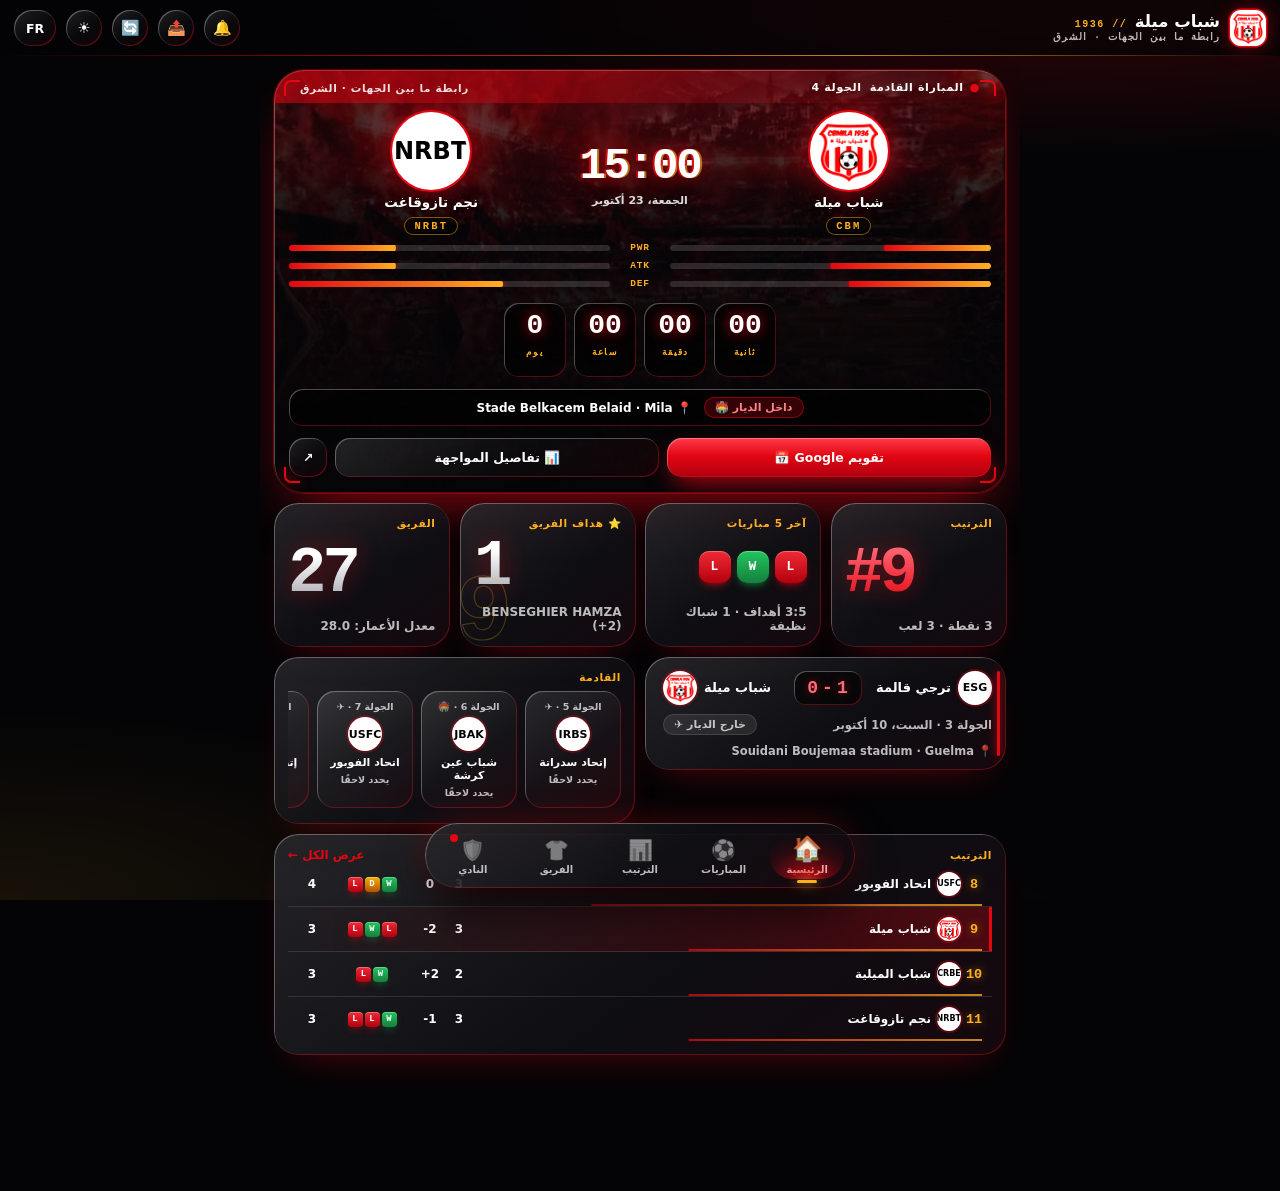
==== commit b828a192: "Add files via upload" ====
--- a/index.html
+++ b/index.html
@@ -7,2145 +7,70 @@
 <link rel="manifest" href="./manifest.webmanifest">
 <meta name="application-name" content="CBM Mila Digital Fan Platform">
 <meta name="description" content="المنصة الرقمية الرسمية لمناصري نادي شباب بلدية ميلة (CBM 1936) — النتائج، الترتيب، التشكيلة، وبطاقة المناصر الرقمية.">
-<meta http-equiv="Content-Security-Policy" content="default-src 'self'; base-uri 'self'; object-src 'none'; frame-ancestors 'none'; form-action 'self'; script-src 'self' 'unsafe-inline' https://cdn.jsdelivr.net; style-src 'self' 'unsafe-inline' https://fonts.googleapis.com; font-src 'self' https://fonts.gstatic.com; img-src 'self' data: blob: https:; connect-src 'self' https://script.google.com https://script.googleusercontent.com https://quickchart.io; manifest-src 'self'; worker-src 'self';">
-<script src="./config.js"></script>
+<!-- ملاحظة أمنية: تم إزالة frame-ancestors من وسم meta لأن المتصفحات تتجاهله داخل HTML؛ للحماية من التضمين (Clickjacking) يُضبط عبر ترويسة HTTP في الخادم (Content-Security-Policy: frame-ancestors 'none' أو X-Frame-Options: DENY) -->
+<meta http-equiv="Content-Security-Policy" content="default-src 'self'; base-uri 'self'; object-src 'none'; form-action 'self'; script-src 'self'; style-src 'self' 'unsafe-inline'; font-src 'self'; img-src 'self' data: blob: https:; connect-src 'self' https://script.google.com https://script.googleusercontent.com; manifest-src 'self'; worker-src 'self';">
+<link rel="canonical" href="https://cbm-mila.github.io/CBM-MILA/">
+<meta property="og:type" content="website">
+<meta property="og:title" content="نادي شباب ميلة · CBM Mila 1936 — المنصة الرقمية الرسمية">
+<meta property="og:description" content="المنصة الرقمية الرسمية لمناصري نادي شباب بلدية ميلة (CBM 1936) — متابعة المباريات، جدول الترتيب، التشكيلة، وبطاقة المناصر الرقمية.">
+<meta property="og:image" content="https://cbm-mila.github.io/CBM-MILA/share-image.jpg">
+<meta property="og:image:width" content="1200">
+<meta property="og:image:height" content="630">
+<meta property="og:url" content="https://cbm-mila.github.io/CBM-MILA/">
+<meta property="og:locale" content="ar_DZ">
+<meta property="og:site_name" content="CBM Mila 1936">
+<meta name="twitter:card" content="summary_large_image">
+<meta name="twitter:title" content="نادي شباب ميلة · CBM Mila 1936 — المنصة الرقمية الرسمية">
+<meta name="twitter:description" content="المنصة الرقمية الرسمية لمناصري نادي شباب بلدية ميلة (CBM 1936) — النتائج، الترتيب، التشكيلة، وبطاقة المناصر الرقمية.">
+<meta name="twitter:image" content="https://cbm-mila.github.io/CBM-MILA/share-image.jpg">
 <meta name="apple-mobile-web-app-capable" content="yes">
 <meta name="mobile-web-app-capable" content="yes">
 <meta name="apple-mobile-web-app-title" content="CBM Mila">
 <meta name="apple-mobile-web-app-status-bar-style" content="black-translucent">
 <title>شباب ميلة · CBM Mila 1936</title>
-<script>try{var _p=JSON.parse(localStorage.getItem("CBM_MILA_APP_V10")||localStorage.getItem("CBM_MILA_APP_V9")||"{}");if(_p.theme)document.documentElement.dataset.theme=_p.theme;if(_p.lang){document.documentElement.lang=_p.lang;document.documentElement.dir=_p.lang==="en"?"ltr":"rtl"}}catch(e){}</script>
 <link rel="icon" type="image/png" href="./icon-192.png">
 <link rel="apple-touch-icon" href="./apple-touch-icon.png">
-<link rel="preconnect" href="https://fonts.googleapis.com">
-<link rel="preconnect" href="https://fonts.gstatic.com" crossorigin>
-<link href="https://fonts.googleapis.com/css2?family=Cairo:wght@400;600;700;800;900&family=Inter:wght@400;500;600;700;800;900&display=swap" rel="stylesheet">
-<style>
-:root {
-  --bg: #040407;
-  --bg2: #0c0c12;
-  --card: rgba(255,255,255,.045);
-  --card2: rgba(255,255,255,.08);
-  --line: rgba(255,255,255,.1);
-  --tx: #ffffff;
-  --mu: rgba(255,255,255,.58);
-  --red: #FF0F23;
-  --red2: #B0000F;
-  --gold: #FFB020;
-  --glow: rgba(255,15,35,.38);
-  --w: #22c55e;
-  --d: #f5b301;
-  --l: #FF0F23;
-  --nav: rgba(10,10,15,.78);
-  --f: 'Cairo', system-ui, -apple-system, sans-serif;
-  --mono: 'Inter', ui-monospace, SFMono-Regular, Menlo, monospace;
-  --st: env(safe-area-inset-top, 0px);
-  --sb: env(safe-area-inset-bottom, 0px);
-  --spr: cubic-bezier(.34,1.56,.64,1);
-  --out: cubic-bezier(.16,1,.3,1);
-  --glass: linear-gradient(145deg, rgba(255,255,255,.11), rgba(255,255,255,.025) 55%, rgba(255,15,35,.06));
-  --edge: inset 1px 1px 0 rgba(255,255,255,.26), inset -1px -1px 0 rgba(255,15,35,.32), inset 0 0 0 1px rgba(255,255,255,.05);
+<link rel="stylesheet" href="./style.css">
+<script type="application/ld+json">
+{
+  "@context": "https://schema.org",
+  "@type": "SportsTeam",
+  "name": "شباب بلدية ميلة - Chabab Baladiat Mila (CBM)",
+  "alternateName": "CBM Mila 1936",
+  "sport": "Football",
+  "foundingDate": "1936",
+  "url": "https://cbm-mila.github.io/CBM-MILA/",
+  "logo": "https://cbm-mila.github.io/CBM-MILA/logo.png",
+  "location": {
+    "@type": "Place",
+    "name": "Stade Belkacem Belaid",
+    "address": {
+      "@type": "PostalAddress",
+      "addressLocality": "Mila",
+      "addressCountry": "DZ"
+    }
+  }
 }
-[data-theme=light] {
-  --bg: #eef0f6;
-  --bg2: #ffffff;
-  --card: rgba(255,255,255,.85);
-  --card2: rgba(0,0,0,.05);
-  --line: rgba(0,0,0,.09);
-  --tx: #0d0d12;
-  --mu: rgba(0,0,0,.56);
-  --glow: rgba(227,6,19,.18);
-  --nav: rgba(255,255,255,.85);
-  --glass: linear-gradient(145deg, rgba(255,255,255,.96), rgba(255,255,255,.72));
-  --edge: inset 1px 1px 0 rgba(255,255,255,.9), inset 0 0 0 1px rgba(0,0,0,.08);
-}
-html[lang=en] { --f: 'Inter', system-ui, -apple-system, sans-serif; }
-* { box-sizing: border-box; margin: 0; -webkit-tap-highlight-color: transparent; }
-html, body {
-  background: var(--bg);
-  color: var(--tx);
-  font-family: var(--f);
-  -webkit-font-smoothing: antialiased;
-  overscroll-behavior-y: none;
-}
-body {
-  min-height: 100vh;
-  user-select: none;
-  -webkit-user-select: none;
-  padding-bottom: calc(116px + var(--sb));
-  background:
-    radial-gradient(80% 36% at 85% -8%, rgba(255,15,35,.3), transparent 70%),
-    radial-gradient(60% 30% at 0 100%, rgba(255,176,32,.08), transparent 70%),
-    radial-gradient(70% 40% at 50% 120%, rgba(255,15,35,.09), transparent 70%),
-    var(--bg);
-  background-attachment: fixed;
-}
-[data-theme=light] body {
-  background: radial-gradient(70% 30% at 85% -6%, rgba(255,15,35,.12), transparent 70%), var(--bg);
-}
-a { color: inherit; text-decoration: none; }
-button, input, select { font: inherit; color: inherit; background: none; border: 0; }
-button { cursor: pointer; }
-.num { font-variant-numeric: tabular-nums; direction: ltr; unicode-bidi: isolate; display: inline-block; }
-
-/* Animations */
-@keyframes rise { from { opacity: 0; transform: translate3d(0,18px,0) scale(.97); } }
-@keyframes fillbar { from { transform: scaleX(0); } }
-@keyframes shine { 60%, 100% { transform: translateX(120%); } }
-@keyframes cine { from { opacity: 0; transform: translate3d(0,14%,0) scale(.95); } }
-@keyframes pls { 50% { opacity: .55; } }
-@keyframes spin { to { transform: rotate(360deg); } }
-@keyframes smk { from { transform: translate3d(-3%,2%,0) scale(1); } to { transform: translate3d(3%,-2%,0) scale(1.08); } }
-@keyframes cpl { 0% { box-shadow: 0 0 0 0 rgba(255,15,35,.6); } 75%, 100% { box-shadow: 0 0 0 14px rgba(255,15,35,0); } }
-
-/* Header */
-header {
-  position: sticky;
-  top: 0;
-  z-index: 35;
-  padding: calc(10px + var(--st)) 14px 10px;
-  display: flex;
-  align-items: center;
-  gap: 10px;
-  background: rgba(4,4,7,.72);
-  -webkit-backdrop-filter: blur(20px) saturate(1.6);
-  backdrop-filter: blur(20px) saturate(1.6);
-}
-[data-theme=light] header { background: rgba(238,240,246,.82); }
-header:after {
-  content: "";
-  position: absolute;
-  inset-inline: 0;
-  bottom: 0;
-  height: 1px;
-  background: linear-gradient(90deg, transparent, var(--red), var(--gold), transparent);
-  opacity: .75;
-}
-header img {
-  width: 36px;
-  height: 36px;
-  border-radius: 11px;
-  object-fit: contain;
-  background: #fff;
-  padding: 2px;
-  box-shadow: 0 0 0 1.5px var(--red), 0 0 18px rgba(255,15,35,.6);
-}
-.brand { flex: 1; line-height: 1.15; min-width: 0; }
-.brand b { font-size: 16.5px; font-weight: 900; display: block; white-space: nowrap; overflow: hidden; text-overflow: ellipsis; }
-.brand b:after { content: " // 1936"; font: 800 10px var(--mono); letter-spacing: .15em; color: var(--gold); }
-.brand small { font: 700 10px var(--mono); letter-spacing: .12em; text-transform: uppercase; color: var(--mu); display: block; }
-
-.pill {
-  height: 36px;
-  min-width: 42px;
-  padding: 0 11px;
-  border-radius: 99px;
-  background: var(--glass);
-  box-shadow: var(--edge);
-  font-weight: 800;
-  font-size: 12.5px;
-  display: inline-grid;
-  place-items: center;
-  transition: transform .3s var(--spr);
-}
-.pill.ic { width: 36px; min-width: 36px; padding: 0; font-size: 15px; }
-.pill:active, .btn:active, .fxi:active, .chips button:active { transform: scale(.91); }
-.spinning { animation: spin .8s linear infinite; }
-
-/* Main Container */
-main {
-  position: relative;
-  z-index: 1;
-  width: 100%;
-  max-width: 760px;
-  margin: 0 auto;
-  padding: 14px 14px 20px;
-  overflow-x: clip;
-}
-main > *, .bn > *, .tg > * { animation: rise .55s var(--out) backwards; }
-.bn > :nth-child(2), .tg > :nth-child(2) { animation-delay: .04s; }
-.bn > :nth-child(3), .tg > :nth-child(3) { animation-delay: .08s; }
-.bn > :nth-child(4), .tg > :nth-child(4) { animation-delay: .12s; }
-.bn > :nth-child(n+5), .tg > :nth-child(n+5) { animation-delay: .16s; }
-
-/* Section Headers */
-.h2 {
-  display: flex;
-  align-items: center;
-  justify-content: flex-start;
-  margin: 20px 4px 10px;
-  font: 800 12px var(--f);
-  letter-spacing: .08em;
-  text-transform: uppercase;
-  color: var(--gold);
-}
-.h2:before { content: "▸"; margin-inline-end: 7px; color: var(--red); }
-.h2:after { content: ""; flex: 1; height: 1px; margin-inline-start: 10px; background: linear-gradient(90deg, rgba(255,15,35,.55), transparent); }
-.h2 small { margin-inline-start: 10px; order: 3; font-size: 11.5px; color: var(--red); font-weight: 800; }
-
-/* Cards & Surfaces */
-.t, .mi, .tc, .glass, .hero {
-  --s: 1;
-  position: relative;
-  border-radius: 24px;
-  background: var(--glass), rgba(10,10,15,.78);
-  box-shadow: var(--edge), 0 18px 38px -22px rgba(255,15,35,.45);
-  transform: perspective(900px) rotateX(var(--rx,0deg)) rotateY(var(--ry,0deg)) scale(var(--s));
-  transition: transform .45s var(--spr);
-}
-[data-theme=light] .t, [data-theme=light] .mi, [data-theme=light] .tc, [data-theme=light] .glass, [data-theme=light] .hero {
-  background: var(--glass), #ffffff;
-  box-shadow: var(--edge), 0 12px 28px -16px rgba(0,0,0,.1);
-}
-.t:active, .mi:active, .tc:active { --s: .96; }
-
-/* Hero & Recap */
-.hero { padding: 20px 16px 16px; overflow: hidden; color: var(--tx); }
-.hero > i.wm {
-  position: absolute;
-  inset-inline: 0;
-  bottom: -24px;
-  z-index: 0;
-  text-align: center;
-  font: 900 108px/1 var(--mono);
-  letter-spacing: -.05em;
-  color: transparent;
-  -webkit-text-stroke: 1.2px rgba(255,176,32,.18);
-  pointer-events: none;
-  font-style: normal;
-  direction: ltr;
-}
-.hero > *:not(.wm) { position: relative; z-index: 1; }
-.lab { font-size: 11px; font-weight: 800; letter-spacing: .06em; text-transform: uppercase; color: var(--mu); }
-.vs { display: grid; grid-template-columns: minmax(0,1fr) auto minmax(0,1fr); align-items: center; gap: 8px; text-align: center; margin: 14px 0; }
-.tm { display: flex; flex-direction: column; align-items: center; gap: 7px; font-weight: 800; font-size: 13px; line-height: 1.25; min-width: 0; overflow-wrap: anywhere; cursor: pointer; }
-.crest { border-radius: 50%; object-fit: contain; background: #fff; display: grid; place-items: center; color: #000; font-weight: 900; flex: none; overflow: hidden; box-shadow: 0 0 0 2px rgba(255,15,35,.32); }
-.crest.cbm { background: #fff var(--logo) center/82% no-repeat; }
-.mid { font: 900 38px/1 var(--mono); letter-spacing: -.04em; }
-.mid small { display: block; font: 700 11px var(--f); color: var(--mu); margin-top: 4px; letter-spacing: 0; }
-
-/* Next Match Pass Card */
-.bn { display: grid; grid-template-columns: repeat(2, minmax(0,1fr)); gap: 10px; }
-.pw, .sf { grid-column: 1 / -1; }
-.s2 { grid-column: span 2; }
-@media (min-width: 620px) { .bn { grid-template-columns: repeat(4, minmax(0,1fr)); } }
-
-.pw { border-radius: 30px; box-shadow: 0 26px 60px -24px rgba(255,15,35,.8), 0 0 0 1px rgba(255,15,35,.35); }
-.pass { border-radius: 30px; padding: 0; }
-.pi {
-  position: relative;
-  overflow: hidden;
-  border-radius: 30px;
-  padding: 0 15px 16px;
-  color: #fff;
-  background:
-    radial-gradient(120% 60% at 50% 0, rgba(255,15,35,.24), transparent 65%),
-    linear-gradient(180deg, rgba(5,5,8,.74) 0%, rgba(5,5,8,.91) 100%),
-    url('./card-template.jpg') center/cover no-repeat,
-    #050508;
-  box-shadow: var(--edge);
-}
-.pi > * { position: relative; z-index: 2; }
-.pi > .cn { position: absolute; width: 16px; height: 16px; border: 2px solid var(--red); filter: drop-shadow(0 0 6px var(--red)); pointer-events: none; }
-.cn.a { top: 10px; left: 10px; border-right: 0; border-bottom: 0; border-radius: 7px 0 0 0; }
-.cn.b { top: 10px; right: 10px; border-left: 0; border-bottom: 0; border-radius: 0 7px 0 0; }
-.cn.c { bottom: 10px; left: 10px; border-right: 0; border-top: 0; border-radius: 0 0 0 7px; }
-.cn.d { bottom: 10px; right: 10px; border-left: 0; border-top: 0; border-radius: 0 0 7px 0; }
-
-.pbar {
-  display: flex;
-  align-items: center;
-  gap: 8px;
-  margin: 0 -15px 12px;
-  padding: 11px 26px 9px;
-  font: 800 11px var(--f);
-  letter-spacing: .06em;
-  text-transform: uppercase;
-  background: linear-gradient(90deg, rgba(255,15,35,.55), transparent);
-}
-.pbar b:before { content: "●"; margin-inline-end: 6px; color: var(--red); animation: pls 1.4s infinite; }
-.pbar em { margin-inline-start: auto; font-style: normal; opacity: .8; font-size: 10.5px; }
-
-.pvs { display: grid; grid-template-columns: minmax(0,1fr) auto minmax(0,1fr); align-items: center; gap: 6px; text-align: center; }
-.pt { display: flex; flex-direction: column; align-items: center; gap: 7px; min-width: 0; cursor: pointer; }
-.pt b { font-size: 13.5px; font-weight: 900; line-height: 1.2; overflow-wrap: anywhere; text-shadow: 0 2px 10px rgba(0,0,0,.9); }
-.pt code { font: 800 10.5px var(--mono); letter-spacing: .2em; padding: 2px 9px; border-radius: 99px; color: var(--gold); border: 1px solid rgba(255,176,32,.48); background: rgba(0,0,0,.45); }
-.pass .crest { box-shadow: 0 0 0 3px #fff, 0 0 0 5px var(--red), 0 0 34px rgba(255,15,35,.85); }
-.pm { font: 900 44px/1 var(--mono); letter-spacing: -.05em; text-shadow: -2px 0 rgba(255,15,35,.85), 2px 0 rgba(255,176,32,.6), 0 0 22px rgba(255,15,35,.8); }
-.pm small { display: block; margin-top: 6px; font: 700 11px var(--f); letter-spacing: 0; text-shadow: none; color: rgba(255,255,255,.78); }
-
-/* Comparison Meters */
-.mtr { display: grid; grid-template-columns: 1fr 44px 1fr; gap: 8px; align-items: center; margin: 7px 0; }
-.mtr span { text-align: center; font: 800 9.5px var(--mono); letter-spacing: .08em; color: var(--gold); }
-.mtr > div { height: 6px; border-radius: 6px; background: rgba(255,255,255,.12); overflow: hidden; }
-.mtr i { display: block; height: 100%; border-radius: 6px; background: linear-gradient(90deg, var(--red), var(--gold)); box-shadow: 0 0 10px var(--red); animation: fillbar .9s var(--out) backwards; }
-.mtr > div:first-child i { transform-origin: 0 50%; }
-.mtr > div:last-child i { transform-origin: 100% 50%; }
-[dir=rtl] .mtr > div:first-child i { transform-origin: 100% 50%; }
-[dir=rtl] .mtr > div:last-child i { transform-origin: 0 50%; }
-
-/* Countdown */
-.cd { display: flex; justify-content: center; gap: 8px; margin: 14px 0 12px; direction: ltr; }
-.cd div { min-width: 62px; padding: 9px 0 8px; border-radius: 15px; background: rgba(0,0,0,.62); box-shadow: var(--edge); text-align: center; }
-.cd b { display: block; font: 900 28px/1 var(--mono); color: #fff; text-shadow: 0 0 14px rgba(255,15,35,.9); }
-.cd i { font: 700 8.5px var(--mono); letter-spacing: .12em; text-transform: uppercase; color: var(--gold); font-style: normal; }
-.cd u { display: block; height: 3px; margin: 7px 10px 0; border-radius: 3px; background: linear-gradient(90deg, var(--red), var(--gold)); transform-origin: 0 50%; transition: transform 1s linear; }
-
-.meta { display: flex; flex-wrap: wrap; gap: 6px 12px; justify-content: center; align-items: center; font-size: 12px; color: var(--mu); font-weight: 700; }
-.pass .meta { padding: 8px 12px; border-radius: 14px; background: rgba(0,0,0,.52); box-shadow: var(--edge); color: #fff; }
-.tag { display: inline-flex; align-items: center; gap: 4px; padding: 3px 10px; border-radius: 99px; font-size: 11px; font-weight: 800; }
-.tag.h { background: rgba(255,15,35,.2); color: #ff6b78; border: 1px solid rgba(255,15,35,.45); }
-.tag.a { background: rgba(255,255,255,.08); color: var(--mu); border: 1px solid var(--line); }
-.pass .tag.a { color: #e2e8f0; }
-
-/* Fan Prediction Poll inside Pass */
-.poll { margin-top: 12px; padding: 10px 12px; border-radius: 16px; background: rgba(0,0,0,.55); box-shadow: var(--edge); }
-.poll-hd { display: flex; justify-content: space-between; align-items: center; font-size: 11.5px; font-weight: 800; color: var(--gold); margin-bottom: 8px; }
-.poll-btns { display: grid; grid-template-columns: repeat(3, 1fr); gap: 6px; }
-.poll-btn {
-  padding: 8px 6px;
-  border-radius: 11px;
-  background: rgba(255,255,255,.08);
-  border: 1px solid rgba(255,255,255,.12);
-  color: #fff;
-  font-size: 11.5px;
-  font-weight: 800;
-  text-align: center;
-  transition: all .2s;
-}
-.poll-btn.on { background: linear-gradient(135deg, var(--red), var(--red2)); border-color: var(--gold); box-shadow: 0 0 14px rgba(255,15,35,.5); }
-.poll-btn small { display: block; font: 700 10px var(--mono); opacity: .85; margin-top: 2px; }
-
-/* Matchday Live Effects */
-.mdb { display: inline-block; margin-bottom: 8px; padding: 4px 14px; border-radius: 99px; background: var(--red); color: #fff; font-weight: 900; font-size: 12.5px; animation: pls 1.8s infinite; }
-.mdb.W { background: var(--w); animation: none; }
-.mdb.D { background: var(--d); color: #111; animation: none; }
-.mdb.L { background: var(--l); animation: none; }
-.slg {
-  display: block; width: max-content; max-width: 100%; margin: 2px auto 12px; padding: 6px 24px;
-  font-weight: 900; font-size: clamp(19px, 6vw, 26px); color: #fff;
-  background: linear-gradient(100deg, rgba(227,6,19,.2), var(--red) 10%, #b4000d 90%, rgba(227,6,19,.2));
-  clip-path: polygon(2% 14%, 98% 0, 100% 86%, 3% 100%);
-  transform: rotate(-1.5deg);
-}
-
-/* Buttons */
-.btns { display: flex; gap: 8px; margin-top: 12px; }
-.btn {
-  flex: 1; display: inline-flex; align-items: center; justify-content: center; gap: 6px;
-  padding: 12px 12px; border-radius: 15px; font-weight: 800; font-size: 12.5px; text-align: center;
-  background: var(--glass); box-shadow: var(--edge); transition: transform .3s var(--spr);
-}
-.btn.p {
-  position: relative; overflow: hidden; color: #fff;
-  background: linear-gradient(180deg, #ff4252, var(--red) 45%, var(--red2));
-  box-shadow: var(--edge), 0 10px 26px -8px var(--red);
-}
-.btn.p:after {
-  content: ""; position: absolute; inset: 0;
-  background: linear-gradient(110deg, transparent 35%, rgba(255,255,255,.38) 50%, transparent 65%);
-  transform: translateX(-120%); animation: shine 4.5s infinite;
-}
-
-/* Bento Tiles */
-.t { display: flex; flex-direction: column; justify-content: space-between; gap: 8px; min-height: 128px; padding: 14px; overflow: hidden; }
-.t.tb { display: block; min-height: 0; }
-.tl { font: 800 10.5px var(--f); letter-spacing: .06em; text-transform: uppercase; color: var(--gold); }
-.sub { font-size: 12px; font-weight: 800; color: var(--mu); }
-.big {
-  font: 900 64px/.92 var(--mono); letter-spacing: -.06em;
-  background: linear-gradient(180deg, #fff 20%, #9ca3af);
-  -webkit-background-clip: text; background-clip: text; color: transparent;
-  filter: drop-shadow(0 0 12px rgba(255,15,35,.45));
-}
-.rk .big { background: linear-gradient(180deg, #ff6b78, var(--red)); -webkit-background-clip: text; background-clip: text; }
-[data-theme=light] .big { background: linear-gradient(180deg, #111, #555); -webkit-background-clip: text; background-clip: text; filter: none; }
-[data-theme=light] .rk .big { background: linear-gradient(180deg, #e30613, #90000b); -webkit-background-clip: text; background-clip: text; }
-.t .ghost {
-  position: absolute; inset-inline-end: -4px; bottom: -14px;
-  font: 900 94px/1 var(--mono); font-style: normal; color: transparent;
-  -webkit-text-stroke: 1.2px rgba(255,176,32,.25); pointer-events: none;
-}
-
-/* Form Badges */
-.form { display: flex; gap: 6px; flex-wrap: wrap; }
-.f {
-  width: 32px; height: 32px; border-radius: 10px; display: grid; place-items: center;
-  font: 900 13px var(--mono); color: #fff;
-  box-shadow: inset 0 1px 0 rgba(255,255,255,.3), 0 4px 10px -4px currentColor;
-}
-.f.W { background: linear-gradient(180deg, #22c55e, #15803d); color: #16a34a; }
-.f.D { background: linear-gradient(180deg, #f5b301, #b45309); color: #d97706; }
-.f.L { background: linear-gradient(180deg, #ef2b36, #b4000d); color: #E30613; }
-.f span { color: #fff; }
-.f.s { width: 15px; height: 15px; border-radius: 4px; font-size: 9px; }
-.mf5 { display: flex; gap: 2px; justify-content: center; flex: none; min-width: 82px; }
-
-/* Upcoming Strip */
-.fx { justify-content: flex-start; }
-.fxs { display: flex; gap: 8px; overflow-x: auto; scrollbar-width: none; padding-bottom: 2px; }
-.fxs::-webkit-scrollbar { display: none; }
-.fxi {
-  flex: none; width: 96px; display: flex; flex-direction: column; align-items: center; gap: 5px;
-  padding: 10px 6px; text-align: center; border-radius: 18px; background: var(--glass); box-shadow: var(--edge); cursor: pointer;
-}
-.fxi b { font-size: 11px; line-height: 1.2; font-weight: 800; display: -webkit-box; -webkit-line-clamp: 2; -webkit-box-orient: vertical; overflow: hidden; }
-.fxi small { font: 700 9.5px var(--f); color: var(--mu); }
-
-/* Match List Item */
-.mi {
-  display: block; width: 100%; overflow: hidden; padding: 14px 14px 12px 18px;
-  margin-bottom: 10px; cursor: pointer;
-}
-.mi:before {
-  content: ""; position: absolute; inset-block: 14px; inset-inline-start: 6px; width: 3.5px;
-  border-radius: 4px; background: var(--b, var(--line)); box-shadow: 0 0 10px var(--b, transparent);
-}
-.mi.w { --b: var(--w); }
-.mi.l { --b: var(--red); }
-.mi.d { --b: var(--d); }
-.mr { display: grid; grid-template-columns: minmax(0,1fr) auto minmax(0,1fr); align-items: center; gap: 8px; }
-.mr .tm { flex-direction: row; font-size: 13px; cursor: pointer; }
-.mr .tm:last-child { flex-direction: row-reverse; }
-.mr .tm > span:not(.crest) { flex: 1; text-align: start; min-width: 0; overflow: hidden; display: -webkit-box; -webkit-line-clamp: 2; -webkit-box-orient: vertical; }
-.mr .tm:last-child > span:not(.crest) { text-align: end; }
-.scr { display: inline-flex; align-items: center; justify-content: center; gap: 6px; }
-.sc {
-  font: 900 18px var(--mono); min-width: 68px; height: 34px; padding: 0 12px;
-  border-radius: 12px; display: inline-flex; align-items: center; justify-content: center; gap: 4px;
-  background: rgba(0,0,0,.55); box-shadow: var(--edge); color: #fff;
-}
-[data-theme=light] .sc { background: rgba(0,0,0,.07); color: var(--tx); }
-.sc.w { color: #4ade80; text-shadow: 0 0 10px rgba(34,197,94,.6); }
-.sc.l { color: #ff6b78; text-shadow: 0 0 10px rgba(255,15,35,.6); }
-.sc.d { color: #fbbf24; text-shadow: 0 0 10px rgba(245,158,11,.6); }
-.sc.u { font-size: 14px; color: var(--mu); text-shadow: none; }
-[data-theme=light] .sc.w { color: #15803d; text-shadow: none; }
-[data-theme=light] .sc.l { color: #c4000e; text-shadow: none; }
-[data-theme=light] .sc.d { color: #b45309; text-shadow: none; }
-.mf { display: flex; justify-content: space-between; align-items: center; margin-top: 9px; font-size: 11.5px; color: var(--mu); font-weight: 700; gap: 8px; flex-wrap: wrap; }
-.goals-inline { display: flex; flex-wrap: wrap; gap: 4px; margin-top: 7px; padding-top: 7px; border-top: 1px dashed var(--line); font-size: 11px; color: var(--gold); font-weight: 700; }
-
-/* Controls, Tabs, Search, Summary Strip */
-.seg { display: flex; padding: 4px; border-radius: 16px; background: rgba(0,0,0,.45); box-shadow: var(--edge); margin-bottom: 12px; gap: 4px; }
-[data-theme=light] .seg { background: rgba(0,0,0,.06); }
-.seg button { flex: 1; padding: 9px 6px; border-radius: 12px; font-weight: 800; font-size: 12.5px; color: var(--mu); transition: all .2s; }
-.seg button.on { background: linear-gradient(180deg, #ff4252, var(--red2)); color: #fff; box-shadow: 0 4px 16px -4px var(--red); }
-
-.chips { display: flex; gap: 7px; overflow-x: auto; padding-bottom: 10px; scrollbar-width: none; align-items: center; }
-.chips::-webkit-scrollbar { display: none; }
-.chips button { flex: none; padding: 7px 14px; border-radius: 99px; background: var(--glass); box-shadow: var(--edge); font-weight: 800; font-size: 12px; color: var(--mu); }
-.chips button.on { background: var(--red); color: #fff; box-shadow: 0 0 18px -4px var(--red); }
-
-.sbar { display: flex; gap: 8px; margin-bottom: 12px; }
-.sinp {
-  flex: 1; padding: 10px 14px; border-radius: 14px; background: var(--glass); box-shadow: var(--edge);
-  color: var(--tx); font-size: 13px; font-weight: 700;
-}
-.sinp::placeholder { color: var(--mu); }
-.ssel {
-  padding: 10px 12px; border-radius: 14px; background: var(--glass); box-shadow: var(--edge);
-  color: var(--tx); font-size: 12px; font-weight: 800;
-}
-.ssel option { background: #121218; color: #fff; }
-
-.kpis { display: grid; grid-template-columns: repeat(4, minmax(0,1fr)); gap: 8px; margin-bottom: 12px; }
-.kpi { padding: 10px 6px; border-radius: 16px; background: var(--glass); box-shadow: var(--edge); text-align: center; }
-.kpi b { display: block; font: 900 18px var(--mono); color: var(--tx); }
-.kpi small { font-size: 10.5px; font-weight: 700; color: var(--mu); }
-
-/* Standings Table */
-.tbl { overflow-x: auto; overflow-y: hidden; -webkit-overflow-scrolling: touch; scrollbar-width: none; }
-.tbl::-webkit-scrollbar { display: none; }
-.tr {
-  position: relative; display: grid;
-  grid-template-columns: 20px minmax(92px,1fr) 20px 18px 18px 18px 32px 24px 78px 26px;
-  align-items: center; gap: 3px; padding: 10px 8px; min-width: 360px;
-  font-size: 12px; font-weight: 700; border-bottom: 1px solid var(--line); text-align: center; cursor: pointer;
-}
-.tr.mini {
-  grid-template-columns: 20px minmax(108px,1fr) 24px 28px 82px 32px;
-  min-width: 320px;
-}
-.tr:last-child { border: 0; }
-.tr:after {
-  content: ""; position: absolute; inset-inline: 10px; bottom: 0; height: 2px;
-  background: linear-gradient(90deg, var(--red), var(--gold));
-  transform: scaleX(var(--v,0)); transform-origin: 0 50%; opacity: .75;
-}
-[dir=rtl] .tr:after { transform-origin: 100% 50%; }
-.tr.hd { font: 800 10px var(--f); color: var(--gold); padding: 10px; cursor: default; }
-.tr.hd:after { display: none; }
-.tr > span:first-child { font: 900 13.5px var(--mono); }
-.tr:nth-child(-n+4):not(.hd) > span:first-child { color: var(--gold); text-shadow: 0 0 10px rgba(255,176,32,.6); }
-.tr .cl { display: flex; align-items: center; gap: 6px; text-align: start; min-width: 0; }
-.tr .cl span { white-space: normal; line-height: 1.25; font-size: 12px; font-weight: 800; }
-.tr.me {
-  background: linear-gradient(90deg, rgba(255,15,35,.28), transparent);
-  box-shadow: inset 3px 0 var(--red);
-}
-[dir=rtl] .tr.me {
-  background: linear-gradient(270deg, rgba(255,15,35,.28), transparent);
-  box-shadow: inset -3px 0 var(--red);
-}
-.ded { font-size: 9.5px; color: #ff6b78; display: block; font-weight: 800; }
-
-/* Squad Cards */
-.tg { display: grid; grid-template-columns: repeat(2, minmax(0,1fr)); gap: 12px; }
-@media (min-width: 600px) { .tg { grid-template-columns: repeat(3, minmax(0,1fr)); } }
-.tc { --ac: #FF0F23; display: block; aspect-ratio: 3 / 4.55; overflow: hidden; }
-.tc[data-p=GK] { --ac: #FFB020; }
-.tc[data-p=DEF] { --ac: #60a5fa; }
-.tc[data-p=MID] { --ac: #34d399; }
-.tc[data-p=FW] { --ac: #FF0F23; }
-.tc .tn {
-  position: absolute; z-index: 2; inset-inline-start: 10px; top: -2px;
-  font: 900 84px/1 var(--mono); font-style: normal; color: transparent;
-  -webkit-text-stroke: 1.5px var(--ac); opacity: .65;
-}
-.tc .ph {
-  position: absolute; inset: 0 0 38% 0; display: grid; place-items: center; overflow: hidden;
-  font: 900 46px var(--mono); color: rgba(255,255,255,.16);
-  background: radial-gradient(80% 70% at 50% 30%, color-mix(in srgb, var(--ac) 38%, transparent), transparent);
-}
-.tc .ph img { position: absolute; inset: 0; width: 100%; height: 100%; object-fit: cover; object-position: 50% 14%; }
-.tc .ph:after { content: ""; position: absolute; inset: 0; background: linear-gradient(180deg, transparent 42%, #08080c); }
-[data-theme=light] .tc .ph:after { background: linear-gradient(180deg, transparent 45%, rgba(255,255,255,.96)); }
-.tc .ti { position: absolute; z-index: 2; inset: auto 0 0; padding: 0 12px 12px; }
-.tc .tp-row { display: flex; align-items: center; justify-content: space-between; gap: 4px; }
-.tc .tp {
-  display: inline-block; padding: 2px 9px; border-radius: 99px;
-  font: 800 9.5px var(--f); color: var(--ac); border: 1px solid var(--ac);
-  background: rgba(0,0,0,.6);
-}
-.tc .tage { font: 700 10px var(--f); color: var(--mu); }
-.tc h4 { margin: 6px 0 8px; font-size: 13.5px; font-weight: 900; line-height: 1.22; display: -webkit-box; -webkit-line-clamp: 2; -webkit-box-orient: vertical; overflow: hidden; }
-.bs { display: grid; gap: 5px; }
-.bs > div { display: grid; grid-template-columns: 44px 1fr 24px; align-items: center; gap: 6px; font: 700 9px var(--f); color: var(--mu); }
-.bs u { display: block; height: 4px; border-radius: 4px; background: rgba(255,255,255,.12); overflow: hidden; }
-[data-theme=light] .bs u { background: rgba(0,0,0,.1); }
-.bs u i { display: block; height: 100%; border-radius: 4px; background: linear-gradient(90deg, var(--ac), var(--gold)); transform-origin: 0 50%; }
-[dir=rtl] .bs u i { transform-origin: 100% 50%; }
-.bs b { font: 900 11.5px var(--mono); color: var(--tx); text-align: end; }
-.tgb { position: absolute; z-index: 3; top: 10px; inset-inline-end: 10px; }
-.gb {
-  display: inline-flex; align-items: center; gap: 3px; padding: 2px 8px; border-radius: 99px;
-  font-size: 10px; font-weight: 800; color: #1a1200;
-  background: linear-gradient(135deg, #ffe27a, var(--gold)); box-shadow: 0 0 12px rgba(245,179,1,.45);
-}
-.tc.top { --ac: #FFB020; box-shadow: var(--edge), 0 0 0 1px rgba(255,176,32,.5), 0 0 30px -8px rgba(255,176,32,.55); }
-
-/* Avatar & Rows */
-.av {
-  position: relative; flex: none; width: 46px; height: 46px; border-radius: 50%;
-  background: linear-gradient(160deg, var(--red), #400); display: grid; place-items: center;
-  font-weight: 900; color: #fff; border: 2px solid var(--line); overflow: hidden;
-}
-.av img { position: absolute; inset: 0; width: 100%; height: 100%; object-fit: cover; }
-.st { display: flex; gap: 6px; margin-top: 10px; }
-.st div { flex: 1; text-align: center; padding: 7px 4px; border-radius: 12px; background: rgba(0,0,0,.3); box-shadow: var(--edge); }
-[data-theme=light] .st div { background: rgba(0,0,0,.05); }
-.st b { display: block; font: 900 16px var(--mono); }
-.st i { font-style: normal; font-size: 10px; color: var(--mu); font-weight: 700; }
-
-.row { display: flex; align-items: center; gap: 12px; padding: 12px 14px; border-bottom: 1px solid var(--line); }
-.row:last-child { border: 0; }
-.row b { display: block; font-size: 13.5px; }
-.row small { color: var(--mu); font-weight: 600; font-size: 11.5px; }
-
-/* Tactical Pitch Visualization */
-.pitch {
-  position: relative; margin: 12px 0; padding: 16px 10px; border-radius: 20px;
-  background:
-    linear-gradient(180deg, rgba(16,85,42,.55) 0%, rgba(11,62,31,.65) 100%),
-    repeating-linear-gradient(0deg, rgba(255,255,255,.03) 0px, rgba(255,255,255,.03) 24px, transparent 24px, transparent 48px);
-  border: 1.5px solid rgba(255,255,255,.22);
-  box-shadow: inset 0 0 30px rgba(0,0,0,.45);
-}
-.pitch:before {
-  content: ""; position: absolute; left: 10%; right: 10%; top: 50%; height: 1px;
-  background: rgba(255,255,255,.2); pointer-events: none;
-}
-.pitch-row { display: flex; justify-content: space-around; align-items: center; gap: 6px; margin: 10px 0; position: relative; z-index: 1; }
-.p-node { display: flex; flex-direction: column; align-items: center; gap: 3px; text-align: center; max-width: 72px; cursor: pointer; }
-.p-dot {
-  width: 30px; height: 30px; border-radius: 50%;
-  background: linear-gradient(145deg, var(--red), #7a0008);
-  border: 2px solid #fff; color: #fff; font: 900 11.5px var(--mono);
-  display: grid; place-items: center; box-shadow: 0 4px 10px rgba(0,0,0,.5);
-}
-.p-dot.gk { background: linear-gradient(145deg, var(--gold), #b45309); color: #111; }
-.p-node span { font-size: 10px; font-weight: 800; color: #fff; text-shadow: 0 1px 4px #000; line-height: 1.15; white-space: nowrap; overflow: hidden; text-overflow: ellipsis; max-width: 70px; }
-
-/* Bottom Sheet & Modal */
-.sheet, .cm {
-  position: fixed; inset: 0; z-index: 70; display: none; align-items: flex-end;
-  background: rgba(2,2,5,.8); backdrop-filter: blur(6px); -webkit-backdrop-filter: blur(6px);
-}
-.cm { z-index: 85; align-items: center; justify-content: center; padding: 16px; }
-.sheet.open, .cm.open { display: flex; }
-.sheet > div, .cmb {
-  position: relative; overscroll-behavior: contain; width: 100%; max-width: 720px; margin: 0 auto;
-  max-height: 90vh; overflow: auto; -webkit-overflow-scrolling: touch;
-  padding: 12px 16px calc(24px + var(--sb)); border-radius: 28px 28px 0 0;
-  background: var(--glass), rgba(10,10,15,.95);
-  box-shadow: var(--edge), 0 -20px 60px -10px rgba(255,15,35,.45);
-  animation: cine .35s var(--out) both;
-}
-.cmb { max-width: 480px; border-radius: 28px; padding: 18px; }
-[data-theme=light] .sheet > div, [data-theme=light] .cmb { background: var(--glass), #ffffff; }
-.grab { width: 42px; height: 5px; border-radius: 9px; background: var(--line); margin: 0 auto 14px; }
-.ev { display: flex; gap: 8px; align-items: center; padding: 9px 4px; border-bottom: 1px solid var(--line); font-size: 12.5px; font-weight: 700; }
-.ev:last-child { border: 0; }
-.ev .mn { width: 34px; color: var(--gold); font: 800 12px var(--mono); direction: ltr; flex: none; }
-
-/* Supporter Card CTA & Inputs */
-.ccta {
-  display: flex; align-items: center; gap: 12px; width: 100%; padding: 16px; margin-bottom: 14px;
-  border-radius: 24px; color: #fff; font-weight: 900; font-size: 15.5px; text-align: start;
-  background: linear-gradient(135deg, #ff4252, var(--red) 48%, #6e0008);
-  box-shadow: var(--edge), 0 12px 34px -10px var(--red); animation: cpl 2s infinite;
-}
-.ccta small { display: block; margin-top: 2px; font-weight: 700; font-size: 12px; opacity: .9; }
-.cmb h3 { margin: 0 0 4px; font-size: 18px; font-weight: 900; }
-.cmb input {
-  width: 100%; margin-top: 10px; padding: 13px 14px; border-radius: 14px;
-  border: 1px solid var(--line); background: var(--card2); color: var(--tx);
-  font-weight: 700; font-size: 15px;
-}
-.cmb input.er { border-color: var(--red); }
-.cmb img { display: block; width: 100%; height: auto; margin-top: 10px; border-radius: 16px; box-shadow: 0 12px 40px rgba(255,15,35,.5); }
-.cmb .btns.v { flex-direction: column; }
-.cerr { margin: 8px 0 0; color: #ff6b78; font-size: 12.5px; font-weight: 700; }
-
-/* Navigation Dock */
-nav {
-  position: fixed; left: 50%; bottom: calc(12px + var(--sb)); z-index: 45;
-  width: min(94vw, 430px); display: flex; gap: 2px; padding: 7px; border-radius: 32px;
-  background: var(--glass), rgba(8,8,12,.72);
-  -webkit-backdrop-filter: blur(26px) saturate(1.8); backdrop-filter: blur(26px) saturate(1.8);
-  box-shadow: var(--edge), 0 22px 50px -10px #000, 0 0 40px -12px rgba(255,15,35,.65);
-  transform: translateX(-50%); transition: transform .5s var(--spr);
-}
-[data-theme=light] nav { background: var(--glass), rgba(255,255,255,.82); box-shadow: var(--edge), 0 14px 36px -10px rgba(0,0,0,.18); }
-nav.hd { transform: translateX(-50%) translateY(160%); }
-nav a {
-  position: relative; flex: 1; display: flex; flex-direction: column; align-items: center; gap: 2px;
-  padding: 8px 0 6px; border-radius: 24px; font: 800 10px var(--f); color: var(--mu);
-  transition: transform .4s var(--spr), color .25s;
-}
-nav a span { display: block; font-size: 20px; filter: grayscale(1); opacity: .65; transition: transform .45s var(--spr), opacity .25s; }
-nav a:before {
-  content: ""; position: absolute; inset: 2px 4px; border-radius: 22px;
-  background: radial-gradient(80% 95% at 50% 100%, rgba(255,15,35,.75), rgba(255,15,35,.12) 65%, transparent);
-  opacity: 0; transform: scale(.6); transition: opacity .3s, transform .45s var(--spr);
-}
-nav a.on { color: #fff; }
-[data-theme=light] nav a.on { color: var(--red); }
-nav a.on:before { opacity: 1; transform: scale(1); }
-nav a.on span { filter: none; opacity: 1; transform: translateY(-2px) scale(1.22); }
-nav a.on:after {
-  content: ""; position: absolute; bottom: -2px; width: 20px; height: 3px;
-  border-radius: 3px; background: var(--gold); box-shadow: 0 0 12px var(--gold);
-}
-.pdot { position: absolute; top: 4px; inset-inline-end: 22%; width: 8px; height: 8px; border-radius: 50%; background: var(--red); animation: pls 1.4s infinite; }
-
-/* Install Banner & Toast */
-.ib {
-  position: fixed; inset-inline: 12px; bottom: calc(92px + var(--sb)); z-index: 50;
-  max-width: 480px; margin: 0 auto; display: none; align-items: center; gap: 10px;
-  padding: 10px 14px; border-radius: 20px; background: var(--glass), rgba(10,10,15,.9);
-  box-shadow: var(--edge), 0 12px 32px rgba(0,0,0,.5); font-weight: 800; font-size: 12.5px;
-}
-.ib.on { display: flex; }
-.ib span { flex: 1; }
-.ib .btn { flex: none; margin: 0; padding: 8px 14px; }
-#ib-x { padding: 6px 8px; color: var(--mu); }
-
-#toast {
-  position: fixed; left: 50%; bottom: calc(98px + var(--sb)); transform: translate(-50%, 20px);
-  padding: 10px 18px; border-radius: 99px; background: var(--tx); color: var(--bg);
-  font-weight: 800; font-size: 12.5px; opacity: 0; pointer-events: none; transition: .3s; z-index: 95;
-  box-shadow: 0 10px 28px rgba(0,0,0,.4); white-space: nowrap;
-}
-#toast.show { opacity: 1; transform: translate(-50%, 0); }
-.empty { text-align: center; color: var(--mu); padding: 32px 12px; font-weight: 700; font-size: 13px; }
-.nq main, .nq main > *, .nq .bn > *, .nq .tg > * { animation: none !important; }
-@media (prefers-reduced-motion: reduce) {
-  *, *::before, *::after { animation-duration: .001ms !important; transition-duration: .001ms !important; }
-}
-:focus-visible { outline: 2px solid var(--red); outline-offset: 2px; }
-</style>
+</script>
+<script src="./config.js"></script>
+<script src="./qrcode.min.js"></script>
+<script src="./app.js" defer></script>
 </head>
 <body>
 <header>
-  <img id="logo" src="[data-uri]" alt="CBM Mila">
-  <div class="brand"><b id="bt">شباب ميلة</b><small id="bs">الدوري الجهوي · الشرق</small></div>
-  <button class="pill ic" id="b-sync" title="تحديث البيانات" aria-label="Refresh">🔄</button>
-  <button class="pill ic" id="theme" aria-label="Theme">☀️</button>
-  <button class="pill" id="lang">EN</button>
+  <img id="logo" src="./logo.png" width="36" height="36" alt="شعار نادي شباب ميلة CBM 1936">
+  <div class="brand"><b id="bt">شباب ميلة</b><small id="bs">رابطة ما بين الجهات · الشرق</small></div>
+  <button class="pill ic" id="b-notif" type="button" aria-label="إشعارات المباريات">🔔</button>
+  <button class="pill ic" id="b-share-site" type="button" aria-label="مشاركة الموقع">📤</button>
+  <button class="pill ic" id="b-sync" type="button" aria-label="تحديث البيانات">🔄</button>
+  <button class="pill ic" id="theme" type="button" aria-label="تبديل السمة">☀️</button>
+  <button class="pill" id="lang" type="button" aria-label="تغيير اللغة">FR</button>
 </header>
-<main id="app"></main>
-<nav id="nav"></nav>
-<div class="sheet" id="sheet"><div id="sbody"></div></div>
-<div class="cm" id="cm"><div class="cmb" id="cmb"></div></div>
-<div class="ib" id="ib"><span></span><button class="btn p" id="ib-go"></button><button id="ib-x" aria-label="close">✕</button></div>
-<div id="toast"></div>
-<script>
-const D0 = {"schemaVersion":3,"lastUpdated":"2026-10-14T12:30:00+01:00","sourceUrls":{"club":"https://www.lirf.dz/ar/club/733","ranking":"https://www.lirf.dz/ar/ranking","player":"https://www.lirf.dz/ar/player/{id}","match":"https://www.lirf.dz/ar/match/{id}","calendar":"https://www.lirf.dz/ar/calendar"},"sourceMeta":{"seasonId":"6","seasonName":"2026/2027","competitionId":"4275","competitionAr":"شرق","competitionLatin":"Ligue Inter-Régions Group East","timezone":"Africa/Algiers","palette":{"primary":"#e30613","white":"#FFFFFF","black":"#000000"},"relegationPlaces":0},"club":{"id":"733","name":{"ar":"شباب ميلة","latin":"CBM Mila"},"short":"CBM","city":"Mila","country":"Algeria","logo":"https://www.lirf.dz/clubs-logos/733-1656234689.png","stadium":{"name":"Stade Belkacem Belaid, Mila","ar":"ملعب بلقاسم بلعيد، ميلة","source":"Stade Communal Belkacem Belaid"}},"staff":[{"id":"staff-1","name":{"ar":"بلعريبي سعيد","latin":"سعيد بلعريبي","en":"سعيد بلعريبي"},"role":{"ar":"مدرب أكابر","en":"Head coach"},"nationality":"الجزائر","photoUrl":"https://www.lirf.dz/person-image/155316-1669552530.jpg"},{"id":"staff-2","name":{"ar":"قياس محمد","latin":"قياس محمد","en":"قياس محمد"},"role":{"ar":"1er Entr. Adjoint Séniors","en":"Assistant coach"},"nationality":"الجزائر","photoUrl":"https://www.lirf.dz/person-image/612169-1772740180.jpg"},{"id":"staff-3","name":{"ar":"يحياوي الوليد","latin":"يحياوي الوليد","en":"يحياوي الوليد"},"role":{"ar":"مدرب حراس أكابر","en":"Goalkeeper coach"},"nationality":"الجزائر","photoUrl":"https://www.lirf.dz/person-image/59277-1664706356.jpg"},{"id":"staff-4","name":{"ar":"مسعي أسامة","latin":"مسعي أسامة","en":"مسعي أسامة"},"role":{"ar":"محضر بدني أكابر","en":"Fitness coach"},"nationality":"الجزائر","photoUrl":"https://www.lirf.dz/person-image/498704-1738235237.jpg"}],"players":[{"id":"43091","shirt":1,"name":{"ar":"حميدي محمد بهاء الدين","latin":"حميدي محمد بهاء الدين","en":"حميدي محمد بهاء الدين"},"position":"GK","birthDate":"2001-07-05","approxAge":null,"nationality":"الجزائر","photoUrl":"https://www.lirf.dz/licence-photo/photo-pro-870947-1789843107.png","sourceUrl":"https://www.lirf.dz/ar/player/43091","lastFetchedAt":null},{"id":"62230","shirt":30,"name":{"ar":"شابونية حسام","latin":"شابونية حسام","en":"شابونية حسام"},"position":"GK","birthDate":"1997-01-21","approxAge":null,"nationality":"الجزائر","photoUrl":"https://www.lirf.dz/licence-photo/photo-pro-870975-1789845765.png","sourceUrl":"https://www.lirf.dz/ar/player/62230","lastFetchedAt":null},{"id":"129241","shirt":16,"name":{"ar":"مقيرد عمر","latin":"مقيرد عمر","en":"مقيرد عمر"},"position":"GK","birthDate":"2006-09-06","approxAge":null,"nationality":"الجزائر","photoUrl":"https://www.lirf.dz/licence-photo/photo-pro-871473-1789845435.png","sourceUrl":"https://www.lirf.dz/ar/player/129241","lastFetchedAt":null},{"id":"72760","shirt":2,"name":{"ar":"فقراوي بلقاسم","latin":"فقراوي بلقاسم","en":"فقراوي بلقاسم"},"position":"DEF","birthDate":null,"approxAge":22,"nationality":"الجزائر","photoUrl":"https://www.lirf.dz/licence-photo/photo-pro-870950-1789843145.png","sourceUrl":"https://www.lirf.dz/ar/player/72760","lastFetchedAt":null},{"id":"42007","shirt":3,"name":{"ar":"زكور اسامة","latin":"زكور اسامة","en":"زكور اسامة"},"position":"DEF","birthDate":null,"approxAge":30,"nationality":"الجزائر","photoUrl":"https://www.lirf.dz/licence-photo/photo-pro-873472-1789845963.png","sourceUrl":"https://www.lirf.dz/ar/player/42007","lastFetchedAt":null},{"id":"36975","shirt":4,"name":{"ar":"قلبوزة بلقاسم","latin":"قلبوزة بلقاسم","en":"قلبوزة بلقاسم"},"position":"DEF","birthDate":"1996-05-14","approxAge":null,"nationality":"الجزائر","photoUrl":"https://www.lirf.dz/licence-photo/photo-pro-870953-1789845132.png","sourceUrl":"https://www.lirf.dz/ar/player/36975","lastFetchedAt":null},{"id":"46519","shirt":5,"name":{"ar":"بولدياب بلال","latin":"بولدياب بلال","en":"بولدياب بلال"},"position":"DEF","birthDate":null,"approxAge":37,"nationality":"الجزائر","photoUrl":"https://www.lirf.dz/licence-photo/photo-pro-870955-1789845155.png","sourceUrl":"https://www.lirf.dz/ar/player/46519","lastFetchedAt":null},{"id":"58378","shirt":20,"name":{"ar":"بن يحي سراج الدين","latin":"بن يحي سراج الدين","en":"بن يحي سراج الدين"},"position":"DEF","birthDate":"2005-08-15","approxAge":null,"nationality":"الجزائر","photoUrl":"https://www.lirf.dz/licence-photo/photo-pro-870969-1789845542.png","sourceUrl":"https://www.lirf.dz/ar/player/58378","lastFetchedAt":null},{"id":"44171","shirt":22,"name":{"ar":"بن لعريبي سليمان","latin":"بن لعريبي سليمان","en":"بن لعريبي سليمان"},"position":"DEF","birthDate":"1993-10-30","approxAge":null,"nationality":"الجزائر","photoUrl":"https://www.lirf.dz/licence-photo/photo-pro-870971-1789845612.png","sourceUrl":"https://www.lirf.dz/ar/player/44171","lastFetchedAt":null},{"id":"47553","shirt":24,"name":{"ar":"بودابة برهان","latin":"بودابة برهان","en":"بودابة برهان"},"position":"DEF","birthDate":null,"approxAge":28,"nationality":"الجزائر","photoUrl":"https://www.lirf.dz/licence-photo/photo-pro-870972-1789845640.png","sourceUrl":"https://www.lirf.dz/ar/player/47553","lastFetchedAt":null},{"id":"42302","shirt":6,"name":{"ar":"عابد واسيم","latin":"عابد واسيم","en":"عابد واسيم"},"position":"MID","birthDate":"2001-06-03","approxAge":null,"nationality":"الجزائر","photoUrl":"https://www.lirf.dz/licence-photo/photo-pro-873470-1789846014.png","sourceUrl":"https://www.lirf.dz/ar/player/42302","lastFetchedAt":null},{"id":"40940","shirt":8,"name":{"ar":"سياب يوسف إسلام","latin":"سياب يوسف إسلام","en":"سياب يوسف إسلام"},"position":"MID","birthDate":null,"approxAge":32,"nationality":"الجزائر","photoUrl":"https://www.lirf.dz/licence-photo/photo-pro-870961-1789845276.png","sourceUrl":"https://www.lirf.dz/ar/player/40940","lastFetchedAt":null},{"id":"377274","shirt":10,"name":{"ar":"عقبي بن حدوش حسن","latin":"عقبي بن حدوش حسن","en":"عقبي بن حدوش حسن"},"position":"MID","birthDate":"1989-08-17","approxAge":null,"nationality":"الجزائر","photoUrl":null,"sourceUrl":"https://www.lirf.dz/ar/player/377274","lastFetchedAt":null},{"id":"52968","shirt":14,"name":{"ar":"عتامنة محمد عصام","latin":"عتامنة محمد عصام","en":"عتامنة محمد عصام"},"position":"MID","birthDate":"1995-06-08","approxAge":null,"nationality":"الجزائر","photoUrl":"https://www.lirf.dz/licence-photo/photo-pro-870963-1789845335.png","sourceUrl":"https://www.lirf.dz/ar/player/52968","lastFetchedAt":null},{"id":"69852","shirt":15,"name":{"ar":"قيرة إسماعيل","latin":"قيرة إسماعيل","en":"قيرة إسماعيل"},"position":"MID","birthDate":"1994-07-12","approxAge":null,"nationality":"الجزائر","photoUrl":"https://www.lirf.dz/licence-photo/photo-pro-870965-1789845401.png","sourceUrl":"https://www.lirf.dz/ar/player/69852","lastFetchedAt":null},{"id":"14596","shirt":19,"name":{"ar":"قدور عبد المالك","latin":"قدور عبد المالك","en":"قدور عبد المالك"},"position":"MID","birthDate":null,"approxAge":21,"nationality":"الجزائر","photoUrl":"https://www.lirf.dz/licence-photo/photo-pro-870968-1789845520.png","sourceUrl":"https://www.lirf.dz/ar/player/14596","lastFetchedAt":null},{"id":"48886","shirt":25,"name":{"ar":"مبرك محمد تاج الدين","latin":"مبرك محمد تاج الدين","en":"مبرك محمد تاج الدين"},"position":"MID","birthDate":null,"approxAge":34,"nationality":"الجزائر","photoUrl":"https://www.lirf.dz/licence-photo/photo-pro-870973-1789845664.png","sourceUrl":"https://www.lirf.dz/ar/player/48886","lastFetchedAt":null},{"id":"130839","shirt":26,"name":{"ar":"بوقصبة وسيم","latin":"بوقصبة وسيم","en":"بوقصبة وسيم"},"position":"MID","birthDate":"2005-09-04","approxAge":null,"nationality":"الجزائر","photoUrl":"https://www.lirf.dz/licence-photo/photo-pro-870974-1789845706.png","sourceUrl":"https://www.lirf.dz/ar/player/130839","lastFetchedAt":null},{"id":"51430","shirt":27,"name":{"ar":"شريبط ابراهيم","latin":"شريبط ابراهيم","en":"شريبط ابراهيم"},"position":"MID","birthDate":null,"approxAge":32,"nationality":"الجزائر","photoUrl":"https://www.lirf.dz/licence-photo/photo-pro-871467-1789845737.png","sourceUrl":"https://www.lirf.dz/ar/player/51430","lastFetchedAt":null},{"id":"129258","shirt":28,"name":{"ar":"جزار عبد العالي","latin":"جزار عبد العالي","en":"جزار عبد العالي"},"position":"MID","birthDate":"2006-08-17","approxAge":null,"nationality":"الجزائر","photoUrl":null,"sourceUrl":"https://www.lirf.dz/ar/player/129258","lastFetchedAt":null},{"id":"52586","shirt":7,"name":{"ar":"بن الطيب رامي","latin":"بن الطيب رامي","en":"بن الطيب رامي"},"position":"FW","birthDate":"2004-04-11","approxAge":null,"nationality":"الجزائر","photoUrl":"https://www.lirf.dz/licence-photo/photo-pro-870959-1789845210.png","sourceUrl":"https://www.lirf.dz/ar/player/52586","lastFetchedAt":null},{"id":"40725","shirt":9,"name":{"ar":"بن صغير حمزة","latin":"HAMZA BENSEGHIER","en":"HAMZA BENSEGHIER"},"position":"FW","birthDate":"2002-02-23","approxAge":24,"nationality":"الجزائر","photoUrl":"https://www.lirf.dz/licence-photo/photo-pro-870962-1789845311.png","sourceUrl":"https://www.lirf.dz/ar/player/40725","lastFetchedAt":"2026-10-04T00:00:00+01:00"},{"id":"51990","shirt":11,"name":{"ar":"خابية صلاح الدين","latin":"خابية صلاح الدين","en":"خابية صلاح الدين"},"position":"FW","birthDate":null,"approxAge":33,"nationality":"الجزائر","photoUrl":"https://www.lirf.dz/licence-photo/photo-pro-870964-1789845365.png","sourceUrl":"https://www.lirf.dz/ar/player/51990","lastFetchedAt":null},{"id":"49698","shirt":17,"name":{"ar":"رملي ناجي","latin":"رملي ناجي","en":"رملي ناجي"},"position":"FW","birthDate":null,"approxAge":33,"nationality":"الجزائر","photoUrl":"https://www.lirf.dz/licence-photo/photo-pro-870966-1789845457.png","sourceUrl":"https://www.lirf.dz/ar/player/49698","lastFetchedAt":null},{"id":"43990","shirt":18,"name":{"ar":"ماضي رابح","latin":"ماضي رابح","en":"ماضي رابح"},"position":"FW","birthDate":null,"approxAge":24,"nationality":"الجزائر","photoUrl":"https://www.lirf.dz/licence-photo/photo-pro-870967-1789845497.png","sourceUrl":"https://www.lirf.dz/ar/player/43990","lastFetchedAt":null},{"id":"58346","shirt":21,"name":{"ar":"لعطيوي وسيم","latin":"لعطيوي وسيم","en":"لعطيوي وسيم"},"position":"FW","birthDate":"2000-04-03","approxAge":null,"nationality":"الجزائر","photoUrl":"https://www.lirf.dz/licence-photo/photo-pro-870970-1789845579.png","sourceUrl":"https://www.lirf.dz/ar/player/58346","lastFetchedAt":null},{"id":"51164","shirt":23,"name":{"ar":"دغموش رابح","latin":"دغموش رابح","en":"دغموش رابح"},"position":"FW","birthDate":null,"approxAge":34,"nationality":"الجزائر","photoUrl":"https://www.lirf.dz/licence-photo/photo-pro-874562-1789845991.png","sourceUrl":"https://www.lirf.dz/ar/player/51164","lastFetchedAt":null}],"opponents":[{"id":"651","name":{"ar":"امل عين مليلة","latin":"ASM Ain M'lila","en":"ASM Ain M'lila"},"short":"ASM","logo":"https://www.lirf.dz/clubs-logos/651-1642066952.png"},{"id":"728","name":{"ar":"شباب عين فكرون","latin":"CRB Ain Fekroun","en":"CRB Ain Fekroun"},"short":"CRBAF","logo":"https://www.lirf.dz/clubs-logos/728-1656232557.png"},{"id":"734","name":{"ar":"شباب عين ياقوت","latin":"CRB Ain Yagout","en":"CRB Ain Yagout"},"short":"CRBAY","logo":"https://www.lirf.dz/clubs-logos/734-1656234945.png"},{"id":"997","name":{"ar":"شباب الميلية","latin":"CRBE Milia","en":"CRBE Milia"},"short":"CRBE","logo":"https://www.lirf.dz/clubs-logos/997-1663798648.png"},{"id":"1036","name":{"ar":"شباب الرياضي بلدية فرجيوة","latin":"CRB Ferdjioua","en":"CRB Ferdjioua"},"short":"CRBF","logo":"https://www.lirf.dz/clubs-logos/1036-1729464250.png"},{"id":"727","name":{"ar":"شباب قايس","latin":"CRB Kais","en":"CRB Kais"},"short":"CRBK","logo":"https://www.lirf.dz/clubs-logos/727-1656232290.png"},{"id":"849","name":{"ar":"النجم الرياضي فرفوس بئر العاتر","latin":"ESF Bir El Ater","en":"ESF Bir El Ater"},"short":"ESFBEA","logo":"https://www.lirf.dz/clubs-logos/849-1661335046.png"},{"id":"736","name":{"ar":"ترجي قالمة","latin":"ES Guelma","en":"ES Guelma"},"short":"ESG","logo":"https://www.lirf.dz/clubs-logos/736-1693664135.png"},{"id":"937","name":{"ar":"النادي الرياضي وفاق سوق اهراس","latin":"ES Souk Ahras","en":"ES Souk Ahras"},"short":"ESSA","logo":"https://www.lirf.dz/clubs-logos/937-1661430750.png"},{"id":"891","name":{"ar":"إتحاد سدراتة","latin":"IRB Sedrata","en":"IRB Sedrata"},"short":"IRBS","logo":"https://www.lirf.dz/clubs-logos/891-1661419194.png"},{"id":"731","name":{"ar":"شباب عين كرشة","latin":"JB Ain Kercha","en":"JB Ain Kercha"},"short":"JBAK","logo":"https://www.lirf.dz/clubs-logos/731-1656233831.png"},{"id":"732","name":{"ar":"نصر الفجوج","latin":"NASR El Fedjoudj","en":"NASR El Fedjoudj"},"short":"NASR","logo":"https://www.lirf.dz/clubs-logos/732-1660840984.png"},{"id":"729","name":{"ar":"نجم تازوقاغت","latin":"NRB Tazouguert","en":"NRB Tazouguert"},"short":"NRBT","logo":"https://www.lirf.dz/clubs-logos/729-1656233034.png"},{"id":"884","name":{"ar":"إتحاد بوخضرة","latin":"US Boukhadra","en":"US Boukhadra"},"short":"USB","logo":"https://www.lirf.dz/clubs-logos/884-1661417821.png"},{"id":"823","name":{"ar":"اتحاد الفوبور","latin":"USF Constantine","en":"USF Constantine"},"short":"USFC","logo":"https://www.lirf.dz/clubs-logos/823-1662314683.png"}],"matches":[{"id":"226403","round":1,"kickoff":"2026-09-26T16:00:00+01:00","venue":"Stade de Ferdjioua, Ferdjioua","home":"1036","away":"733","status":"finished","score":{"home":4,"away":0},"referees":["قويشيش عبد الكريم","LAZIZI","ZAIDI Redha"],"events":[{"minute":44,"type":"goal","team":"1036","playerId":null,"playerName":"خنطيط اسامة بشير"},{"minute":55,"type":"goal","team":"1036","playerId":null,"playerName":"خنطيط اسامة بشير"},{"minute":76,"type":"goal","team":"1036","playerId":null,"playerName":"زوقار ادريس"},{"minute":88,"type":"goal","team":"1036","playerId":null,"playerName":"زوقار ادريس"},{"minute":14,"type":"yellow","team":"733","playerId":"72760","playerName":null},{"minute":42,"type":"yellow","team":"733","playerId":"46519","playerName":null},{"minute":45,"type":"sub-in","team":"733","playerId":"377274","playerName":null,"relatedPlayerId":"48886","relatedPlayerName":null},{"minute":45,"type":"sub-out","team":"733","playerId":"48886","playerName":null,"relatedPlayerId":"377274","relatedPlayerName":null},{"minute":65,"type":"sub-in","team":"733","playerId":"51990","playerName":null,"relatedPlayerId":"72760","relatedPlayerName":null},{"minute":65,"type":"sub-out","team":"733","playerId":"72760","playerName":null,"relatedPlayerId":"51990","relatedPlayerName":null},{"minute":65,"type":"sub-in","team":"733","playerId":"14596","playerName":null,"relatedPlayerId":"40940","relatedPlayerName":null},{"minute":65,"type":"sub-out","team":"733","playerId":"40940","playerName":null,"relatedPlayerId":"14596","relatedPlayerName":null},{"minute":82,"type":"sub-in","team":"733","playerId":"43990","playerName":null,"relatedPlayerId":"49698","relatedPlayerName":null},{"minute":82,"type":"sub-out","team":"733","playerId":"49698","playerName":null,"relatedPlayerId":"43990","relatedPlayerName":null}],"lineups":{"home":{"starters":[],"bench":[],"coach":null},"away":{"starters":[{"playerId":"43091"},{"playerId":"72760"},{"playerId":"42007"},{"playerId":"46519"},{"playerId":"58378"},{"playerId":"44171"},{"playerId":"40940"},{"playerId":"48886"},{"playerId":"51430"},{"playerId":"40725"},{"playerId":"49698"}],"bench":[{"playerId":"36975"},{"playerId":"377274"},{"playerId":"51990"},{"playerId":"69852"},{"playerId":"43990"},{"playerId":"14596"},{"playerId":"51164"},{"playerId":"47553"},{"playerId":"62230"}],"coach":null}},"detailFetchedAt":"2026-10-04T00:00:00+01:00","lastDetailCheck":"2026-10-04T00:00:00+01:00"},{"id":"226410","round":2,"kickoff":"2026-10-03T15:00:00+01:00","venue":"Stade Belkacem Belaid, Mila","home":"733","away":"734","status":"finished","score":{"home":3,"away":0},"referees":["غواس يونس","مري مبروك","TEBANI Abdelhak"],"events":[{"minute":25,"type":"goal","team":"733","playerId":"40725","playerName":null},{"minute":57,"type":"goal","team":"733","playerId":"49698","playerName":null},{"minute":67,"type":"goal","team":"733","playerId":"43990","playerName":null},{"minute":45,"type":"sub-in","team":"733","playerId":"43990","playerName":null,"relatedPlayerId":"51990","relatedPlayerName":null},{"minute":45,"type":"sub-out","team":"733","playerId":"51990","playerName":null,"relatedPlayerId":"43990","relatedPlayerName":null},{"minute":45,"type":"sub-in","team":"733","playerId":"47553","playerName":null,"relatedPlayerId":"42007","relatedPlayerName":null},{"minute":45,"type":"sub-out","team":"733","playerId":"42007","playerName":null,"relatedPlayerId":"47553","relatedPlayerName":null},{"minute":76,"type":"sub-in","team":"733","playerId":"51164","playerName":null,"relatedPlayerId":"49698","relatedPlayerName":null},{"minute":76,"type":"sub-out","team":"733","playerId":"49698","playerName":null,"relatedPlayerId":"51164","relatedPlayerName":null},{"minute":78,"type":"sub-in","team":"733","playerId":"51430","playerName":null,"relatedPlayerId":"40725","relatedPlayerName":null},{"minute":78,"type":"sub-out","team":"733","playerId":"40725","playerName":null,"relatedPlayerId":"51430","relatedPlayerName":null},{"minute":85,"type":"sub-in","team":"733","playerId":"14596","playerName":null,"relatedPlayerId":"377274","relatedPlayerName":null},{"minute":85,"type":"sub-out","team":"733","playerId":"377274","playerName":null,"relatedPlayerId":"14596","relatedPlayerName":null}],"lineups":{"home":{"starters":[{"playerId":"43091"},{"playerId":"42007"},{"playerId":"36975"},{"playerId":"46519"},{"playerId":"58378"},{"playerId":"377274"},{"playerId":"48886"},{"playerId":"40940"},{"playerId":"40725"},{"playerId":"51990"},{"playerId":"49698"}],"bench":[{"playerId":"72760"},{"playerId":"51164"},{"playerId":"51430"},{"playerId":"62230"},{"playerId":"47553"},{"playerId":"44171"},{"playerId":"14596"},{"playerId":"43990"},{"playerId":"69852"}],"coach":"بلعريبي سعيد"},"away":{"starters":[{"playerName":"بلقاسم بوزيدة شراف الدين"},{"playerName":"سيليني محمد نوفل"},{"playerName":"زكور أحمد"},{"playerName":"صغير شمس الدين"},{"playerName":"قارح مصعب رائد الأمة"},{"playerName":"عليوة معاذ"},{"playerName":"بن جدو محمد أنيس"},{"playerName":"بالة رضا"},{"playerName":"بن دحمان عيسى"},{"playerName":"مغراوي عبد العزيز"},{"playerName":"عقيب وائل"}],"bench":[{"playerName":"لخزوم عاصم تقي الدين"},{"playerName":"لعماري إياد المأمون"},{"playerName":"بروال منصف"},{"playerName":"موفق طه معاذ"},{"playerName":"سعدي محمد نضال"},{"playerName":"أمزيان لخضر"},{"playerName":"عليوة اشرف"},{"playerName":"عواب أيوب"},{"playerName":"مرزوق فراس"}],"coach":"وسار فاتح"}},"detailFetchedAt":"2026-10-04T00:00:00+01:00","lastDetailCheck":"2026-10-04T00:00:00+01:00"},{"id":"226417","round":3,"kickoff":"2026-10-10T15:00:00+01:00","venue":"Souidani Boujemaa Stadium, Guelma","home":"736","away":"733","status":"finished","score":{"home":1,"away":0},"referees":["حجاب رمزي","عوينة فوزي","حجاب عبد الكريم"],"events":[{"minute":17,"type":"yellow","team":"736","playerId":null,"playerName":"بودبزة قيس"},{"minute":31,"type":"yellow","team":"736","playerId":null,"playerName":"ولد طالب ماسينيسا"},{"minute":31,"type":"yellow","team":"733","playerId":"58378","playerName":null},{"minute":38,"type":"yellow","team":"733","playerId":"49698","playerName":null},{"minute":45,"type":"sub-in","team":"736","playerId":null,"playerName":"فرشيشي خليل","relatedPlayerId":null,"relatedPlayerName":"رحماني بلال"},{"minute":45,"type":"sub-out","team":"736","playerId":null,"playerName":"رحماني بلال","relatedPlayerId":null,"relatedPlayerName":"فرشيشي خليل"},{"minute":60,"type":"goal","team":"736","playerId":null,"playerName":"عبد الحفيظ حفاص"},{"minute":62,"type":"sub-in","team":"736","playerId":null,"playerName":"غضابنية مداني وسيم","relatedPlayerId":null,"relatedPlayerName":"بن لمخربش أحمد"},{"minute":62,"type":"sub-out","team":"736","playerId":null,"playerName":"بن لمخربش أحمد","relatedPlayerId":null,"relatedPlayerName":"غضابنية مداني وسيم"},{"minute":65,"type":"sub-in","team":"736","playerId":null,"playerName":"بن مالك بلال","relatedPlayerId":null,"relatedPlayerName":"ولد طالب ماسينيسا"},{"minute":65,"type":"sub-out","team":"736","playerId":null,"playerName":"ولد طالب ماسينيسا","relatedPlayerId":null,"relatedPlayerName":"بن مالك بلال"},{"minute":65,"type":"sub-in","team":"733","playerId":"43990","playerName":null,"relatedPlayerId":"51430","relatedPlayerName":null},{"minute":65,"type":"sub-out","team":"733","playerId":"51430","playerName":null,"relatedPlayerId":"43990","relatedPlayerName":null},{"minute":70,"type":"sub-in","team":"736","playerId":null,"playerName":"محمد الطاهر هديبلي","relatedPlayerId":null,"relatedPlayerName":"شرارية عبد الرحمان"},{"minute":70,"type":"sub-out","team":"736","playerId":null,"playerName":"شرارية عبد الرحمان","relatedPlayerId":null,"relatedPlayerName":"محمد الطاهر هديبلي"},{"minute":70,"type":"sub-in","team":"736","playerId":null,"playerName":"مباركي سيد علي","relatedPlayerId":null,"relatedPlayerName":"هضام خيرالدين"},{"minute":70,"type":"sub-out","team":"736","playerId":null,"playerName":"هضام خيرالدين","relatedPlayerId":null,"relatedPlayerName":"مباركي سيد علي"},{"minute":72,"type":"yellow","team":"736","playerId":null,"playerName":"بن مالك بلال"},{"minute":81,"type":"sub-in","team":"733","playerId":"14596","playerName":null,"relatedPlayerId":"40725","relatedPlayerName":null},{"minute":81,"type":"sub-out","team":"733","playerId":"40725","playerName":null,"relatedPlayerId":"14596","relatedPlayerName":null},{"minute":81,"type":"sub-in","team":"733","playerId":"42007","playerName":null,"relatedPlayerId":"58378","relatedPlayerName":null},{"minute":81,"type":"sub-out","team":"733","playerId":"58378","playerName":null,"relatedPlayerId":"42007","relatedPlayerName":null},{"minute":84,"type":"yellow","team":"736","playerId":null,"playerName":"غضابنية مداني وسيم"},{"minute":90,"type":"sub-in","team":"733","playerId":"130839","playerName":null,"relatedPlayerId":"40940","relatedPlayerName":null},{"minute":90,"type":"sub-out","team":"733","playerId":"40940","playerName":null,"relatedPlayerId":"130839","relatedPlayerName":null},{"minute":90,"type":"yellow","team":"736","playerId":null,"playerName":"متحزم أسامة"},{"minute":90,"type":"yellow","team":"733","playerId":"47553","playerName":null}],"lineups":{"home":{"starters":[{"playerName":"متحزم أسامة","shirt":30},{"playerName":"بن عاتي عبد الوهاب","shirt":3},{"playerName":"عبد الحفيظ حفاص","shirt":15},{"playerName":"سايحي عبد الرحيم","shirt":18},{"playerName":"سعايدية محمد الأمين","shirt":20},{"playerName":"شرارية عبد الرحمان","shirt":4},{"playerName":"طلحي أنيس","shirt":21},{"playerName":"رحماني بلال","shirt":28},{"playerName":"ولد طالب ماسينيسا","shirt":7},{"playerName":"بن لمخربش أحمد","shirt":17},{"playerName":"هضام خيرالدين","shirt":24}],"bench":[{"playerName":"معلم صالح عبد القادر","shirt":5},{"playerName":"فرشيشي خليل","shirt":6},{"playerName":"بن نافلة بكوش عبد القادر","shirt":8},{"playerName":"مباركي سيد علي","shirt":9},{"playerName":"غضابنية مداني وسيم","shirt":11},{"playerName":"خنيش عبد الرحمن","shirt":13},{"playerName":"بودبزة قيس","shirt":16},{"playerName":"محمد الطاهر هديبلي","shirt":19},{"playerName":"بن مالك بلال","shirt":27}],"coach":"حمودة تقي الدين"},"away":{"starters":[{"playerId":"43091"},{"playerId":"36975"},{"playerId":"46519"},{"playerId":"58378"},{"playerId":"47553"},{"playerId":"40940"},{"playerId":"377274"},{"playerId":"48886"},{"playerId":"51430"},{"playerId":"40725"},{"playerId":"49698"}],"bench":[{"playerId":"42302"},{"playerId":"69852"},{"playerId":"43990"},{"playerId":"14596"},{"playerId":"58346"},{"playerId":"44171"},{"playerId":"130839"},{"playerId":"62230"},{"playerId":"42007"}],"coach":"بلعريبي سعيد"}},"detailFetchedAt":"2026-10-10T18:00:00+01:00","lastDetailCheck":"2026-10-14T12:00:00+01:00"},{"id":"226424","round":4,"kickoff":null,"venue":"Stade Belkacem Belaid, Mila","home":"733","away":"729","status":"scheduled","score":null,"referees":[],"events":[],"lineups":{"home":{"starters":[],"bench":[],"coach":null},"away":{"starters":[],"bench":[],"coach":null}},"detailFetchedAt":null,"lastDetailCheck":null},{"id":"226431","round":5,"kickoff":null,"venue":null,"home":"891","away":"733","status":"scheduled","score":null,"referees":[],"events":[],"lineups":{"home":{"starters":[],"bench":[],"coach":null},"away":{"starters":[],"bench":[],"coach":null}},"detailFetchedAt":null,"lastDetailCheck":null},{"id":"226438","round":6,"kickoff":null,"venue":"Stade Belkacem Belaid, Mila","home":"733","away":"731","status":"scheduled","score":null,"referees":[],"events":[],"lineups":{"home":{"starters":[],"bench":[],"coach":null},"away":{"starters":[],"bench":[],"coach":null}},"detailFetchedAt":null,"lastDetailCheck":null},{"id":"226445","round":7,"kickoff":null,"venue":null,"home":"823","away":"733","status":"scheduled","score":null,"referees":[],"events":[],"lineups":{"home":{"starters":[],"bench":[],"coach":null},"away":{"starters":[],"bench":[],"coach":null}},"detailFetchedAt":null,"lastDetailCheck":null},{"id":"226452","round":8,"kickoff":null,"venue":"Stade Belkacem Belaid, Mila","home":"733","away":"884","status":"scheduled","score":null,"referees":[],"events":[],"lineups":{"home":{"starters":[],"bench":[],"coach":null},"away":{"starters":[],"bench":[],"coach":null}},"detailFetchedAt":null,"lastDetailCheck":null},{"id":"226461","round":9,"kickoff":null,"venue":"Stade Belkacem Belaid, Mila","home":"733","away":"937","status":"scheduled","score":null,"referees":[],"events":[],"lineups":{"home":{"starters":[],"bench":[],"coach":null},"away":{"starters":[],"bench":[],"coach":null}},"detailFetchedAt":null,"lastDetailCheck":null},{"id":"226470","round":10,"kickoff":null,"venue":null,"home":"732","away":"733","status":"scheduled","score":null,"referees":[],"events":[],"lineups":{"home":{"starters":[],"bench":[],"coach":null},"away":{"starters":[],"bench":[],"coach":null}},"detailFetchedAt":null,"lastDetailCheck":null},{"id":"226479","round":11,"kickoff":null,"venue":"Stade Belkacem Belaid, Mila","home":"733","away":"727","status":"scheduled","score":null,"referees":[],"events":[],"lineups":{"home":{"starters":[],"bench":[],"coach":null},"away":{"starters":[],"bench":[],"coach":null}},"detailFetchedAt":null,"lastDetailCheck":null},{"id":"226488","round":12,"kickoff":null,"venue":null,"home":"651","away":"733","status":"scheduled","score":null,"referees":[],"events":[],"lineups":{"home":{"starters":[],"bench":[],"coach":null},"away":{"starters":[],"bench":[],"coach":null}},"detailFetchedAt":null,"lastDetailCheck":null},{"id":"226497","round":13,"kickoff":null,"venue":"Stade Belkacem Belaid, Mila","home":"733","away":"997","status":"scheduled","score":null,"referees":[],"events":[],"lineups":{"home":{"starters":[],"bench":[],"coach":null},"away":{"starters":[],"bench":[],"coach":null}},"detailFetchedAt":null,"lastDetailCheck":null},{"id":"226506","round":14,"kickoff":null,"venue":null,"home":"728","away":"733","status":"scheduled","score":null,"referees":[],"events":[],"lineups":{"home":{"starters":[],"bench":[],"coach":null},"away":{"starters":[],"bench":[],"coach":null}},"detailFetchedAt":null,"lastDetailCheck":null},{"id":"226515","round":15,"kickoff":null,"venue":"Stade Belkacem Belaid, Mila","home":"733","away":"849","status":"scheduled","score":null,"referees":[],"events":[],"lineups":{"home":{"starters":[],"bench":[],"coach":null},"away":{"starters":[],"bench":[],"coach":null}},"detailFetchedAt":null,"lastDetailCheck":null},{"id":"226523","round":16,"kickoff":null,"venue":"Stade Belkacem Belaid, Mila","home":"733","away":"1036","status":"scheduled","score":null,"referees":[],"events":[],"lineups":{"home":{"starters":[],"bench":[],"coach":null},"away":{"starters":[],"bench":[],"coach":null}},"detailFetchedAt":null,"lastDetailCheck":null},{"id":"226530","round":17,"kickoff":null,"venue":null,"home":"734","away":"733","status":"scheduled","score":null,"referees":[],"events":[],"lineups":{"home":{"starters":[],"bench":[],"coach":null},"away":{"starters":[],"bench":[],"coach":null}},"detailFetchedAt":null,"lastDetailCheck":null},{"id":"226537","round":18,"kickoff":null,"venue":"Stade Belkacem Belaid, Mila","home":"733","away":"736","status":"scheduled","score":null,"referees":[],"events":[],"lineups":{"home":{"starters":[],"bench":[],"coach":null},"away":{"starters":[],"bench":[],"coach":null}},"detailFetchedAt":null,"lastDetailCheck":null},{"id":"226544","round":19,"kickoff":null,"venue":null,"home":"729","away":"733","status":"scheduled","score":null,"referees":[],"events":[],"lineups":{"home":{"starters":[],"bench":[],"coach":null},"away":{"starters":[],"bench":[],"coach":null}},"detailFetchedAt":null,"lastDetailCheck":null},{"id":"226551","round":20,"kickoff":null,"venue":"Stade Belkacem Belaid, Mila","home":"733","away":"891","status":"scheduled","score":null,"referees":[],"events":[],"lineups":{"home":{"starters":[],"bench":[],"coach":null},"away":{"starters":[],"bench":[],"coach":null}},"detailFetchedAt":null,"lastDetailCheck":null},{"id":"226558","round":21,"kickoff":null,"venue":null,"home":"731","away":"733","status":"scheduled","score":null,"referees":[],"events":[],"lineups":{"home":{"starters":[],"bench":[],"coach":null},"away":{"starters":[],"bench":[],"coach":null}},"detailFetchedAt":null,"lastDetailCheck":null},{"id":"226565","round":22,"kickoff":null,"venue":"Stade Belkacem Belaid, Mila","home":"733","away":"823","status":"scheduled","score":null,"referees":[],"events":[],"lineups":{"home":{"starters":[],"bench":[],"coach":null},"away":{"starters":[],"bench":[],"coach":null}},"detailFetchedAt":null,"lastDetailCheck":null},{"id":"226572","round":23,"kickoff":null,"venue":null,"home":"884","away":"733","status":"scheduled","score":null,"referees":[],"events":[],"lineups":{"home":{"starters":[],"bench":[],"coach":null},"away":{"starters":[],"bench":[],"coach":null}},"detailFetchedAt":null,"lastDetailCheck":null},{"id":"226581","round":24,"kickoff":null,"venue":null,"home":"937","away":"733","status":"scheduled","score":null,"referees":[],"events":[],"lineups":{"home":{"starters":[],"bench":[],"coach":null},"away":{"starters":[],"bench":[],"coach":null}},"detailFetchedAt":null,"lastDetailCheck":null},{"id":"226590","round":25,"kickoff":null,"venue":"Stade Belkacem Belaid, Mila","home":"733","away":"732","status":"scheduled","score":null,"referees":[],"events":[],"lineups":{"home":{"starters":[],"bench":[],"coach":null},"away":{"starters":[],"bench":[],"coach":null}},"detailFetchedAt":null,"lastDetailCheck":null},{"id":"226599","round":26,"kickoff":null,"venue":null,"home":"727","away":"733","status":"scheduled","score":null,"referees":[],"events":[],"lineups":{"home":{"starters":[],"bench":[],"coach":null},"away":{"starters":[],"bench":[],"coach":null}},"detailFetchedAt":null,"lastDetailCheck":null},{"id":"226608","round":27,"kickoff":null,"venue":"Stade Belkacem Belaid, Mila","home":"733","away":"651","status":"scheduled","score":null,"referees":[],"events":[],"lineups":{"home":{"starters":[],"bench":[],"coach":null},"away":{"starters":[],"bench":[],"coach":null}},"detailFetchedAt":null,"lastDetailCheck":null},{"id":"226617","round":28,"kickoff":null,"venue":null,"home":"997","away":"733","status":"scheduled","score":null,"referees":[],"events":[],"lineups":{"home":{"starters":[],"bench":[],"coach":null},"away":{"starters":[],"bench":[],"coach":null}},"detailFetchedAt":null,"lastDetailCheck":null},{"id":"226626","round":29,"kickoff":null,"venue":"Stade Belkacem Belaid, Mila","home":"733","away":"728","status":"scheduled","score":null,"referees":[],"events":[],"lineups":{"home":{"starters":[],"bench":[],"coach":null},"away":{"starters":[],"bench":[],"coach":null}},"detailFetchedAt":null,"lastDetailCheck":null},{"id":"226635","round":30,"kickoff":null,"venue":null,"home":"849","away":"733","status":"scheduled","score":null,"referees":[],"events":[],"lineups":{"home":{"starters":[],"bench":[],"coach":null},"away":{"starters":[],"bench":[],"coach":null}},"detailFetchedAt":null,"lastDetailCheck":null}],"standings":[{"position":1,"clubId":"891","played":3,"wins":2,"draws":1,"losses":0,"goalsFor":6,"goalsAgainst":1,"goalDifference":5,"points":7,"adjustedPoints":7,"official":true},{"position":2,"clubId":"1036","played":3,"wins":2,"draws":1,"losses":0,"goalsFor":5,"goalsAgainst":0,"goalDifference":5,"points":7,"adjustedPoints":7,"official":true},{"position":3,"clubId":"732","played":3,"wins":2,"draws":0,"losses":1,"goalsFor":2,"goalsAgainst":1,"goalDifference":1,"points":6,"adjustedPoints":6,"official":true},{"position":4,"clubId":"884","played":3,"wins":2,"draws":0,"losses":1,"goalsFor":5,"goalsAgainst":5,"goalDifference":0,"points":6,"adjustedPoints":6,"official":true},{"position":5,"clubId":"736","played":3,"wins":1,"draws":2,"losses":0,"goalsFor":2,"goalsAgainst":1,"goalDifference":1,"points":5,"adjustedPoints":5,"official":true},{"position":6,"clubId":"731","played":3,"wins":1,"draws":2,"losses":0,"goalsFor":1,"goalsAgainst":0,"goalDifference":1,"points":5,"adjustedPoints":5,"official":true},{"position":7,"clubId":"727","played":2,"wins":1,"draws":1,"losses":0,"goalsFor":3,"goalsAgainst":2,"goalDifference":1,"points":4,"adjustedPoints":4,"official":true},{"position":8,"clubId":"823","played":3,"wins":1,"draws":1,"losses":1,"goalsFor":2,"goalsAgainst":2,"goalDifference":0,"points":4,"adjustedPoints":4,"official":true},{"position":9,"clubId":"733","played":3,"wins":1,"draws":0,"losses":2,"goalsFor":3,"goalsAgainst":5,"goalDifference":-2,"points":3,"adjustedPoints":3,"official":true},{"position":10,"clubId":"997","played":2,"wins":1,"draws":0,"losses":1,"goalsFor":4,"goalsAgainst":2,"goalDifference":2,"points":3,"adjustedPoints":3,"official":true},{"position":11,"clubId":"729","played":3,"wins":1,"draws":0,"losses":2,"goalsFor":2,"goalsAgainst":3,"goalDifference":-1,"points":3,"adjustedPoints":3,"official":true},{"position":12,"clubId":"734","played":3,"wins":1,"draws":0,"losses":2,"goalsFor":2,"goalsAgainst":4,"goalDifference":-2,"points":3,"adjustedPoints":3,"official":true},{"position":13,"clubId":"849","played":3,"wins":0,"draws":2,"losses":1,"goalsFor":2,"goalsAgainst":3,"goalDifference":-1,"points":2,"adjustedPoints":2,"official":true},{"position":14,"clubId":"937","played":3,"wins":0,"draws":2,"losses":1,"goalsFor":1,"goalsAgainst":3,"goalDifference":-2,"points":2,"adjustedPoints":2,"official":true},{"position":15,"clubId":"728","played":2,"wins":0,"draws":0,"losses":2,"goalsFor":1,"goalsAgainst":3,"goalDifference":-2,"points":0,"adjustedPoints":0,"official":true},{"position":16,"clubId":"651","played":2,"wins":0,"draws":0,"losses":2,"goalsFor":0,"goalsAgainst":6,"goalDifference":-6,"points":0,"adjustedPoints":-4,"official":true}]};
-const LOGO = document.getElementById('logo')?.src || '', CBM = '733', KEY = 'CBM_MILA_APP_V10', POLL_KEY = 'CBM_POLL_V1';
-document.documentElement.style.setProperty('--logo', LOGO ? `url("${LOGO}")` : 'none');
-
-const L = {
-  ar: {
-    home:'الرئيسية', matches:'المباريات', table:'الترتيب', squad:'الفريق', club:'النادي',
-    next:'المباراة القادمة', last:'آخر نتيجة', form:'آخر 5 مباريات', upc:'القادمة', res:'النتائج', all:'الكل',
-    hm:'داخل الديار 🏟️', aw:'خارج الديار ✈️', tbd:'يحدد لاحقًا',
-    day:'يوم', hr:'ساعة', min:'دقيقة', sec:'ثانية',
-    cal:'أضف للتقويم 📅', gcal:'تقويم Google', fm:'آخر 5', share:'مشاركة',
-    pts:'نقطة', goals:'أهداف', top:'⭐ هداف الفريق', apps:'مشاركات', mins:'دقيقة',
-    round:'الجولة', ref:'الحكام', ev:'أحداث المباراة', xi:'التشكيلة الأساسية', bench:'البدلاء', coach:'المدرب',
-    staff:'الطاقم الفني', set:'الإعدادات والنظام', theme:'الوضع الفاتح / الداكن', refresh:'تحديث البيانات الآن',
-    install:'تثبيت التطبيق على الهاتف', view:'عرض الكل',
-    pos:{ALL:'الكل', GK:'حراس', DEF:'مدافعون', MID:'وسط', FW:'مهاجمون'},
-    ok:'تم تحديث البيانات بنجاح ✓', upToDate:'البيانات محدّثة بأحدث نسخة ✓', off:'تعذر التحديث، تحقق من الإنترنت',
-    noM:'لا توجد نتائج مطابقة', tl:'رابطة ما بين الجهات · الشرق',
-    pl:'لعب', gd:'فارق', gfga:'له:عليه', copied:'تم النسخ ✓',
-    sub:'تبديل', gl:'هدف', yc:'بطاقة صفراء', rc:'بطاقة حمراء',
-    wins:'ف', dr:'ت', ls:'خ', sp:'الترتيب', tm:'المباراة',
-    md_day:'يوم المباراة 🔥', md_now:'جارية الآن ⚽', md_wait:'بانتظار النتيجة النهائية ⏳',
-    recap:'ملخص آخر مواجهة', won:'فوز ثمين 🟢', drew:'تعادل 🟡', lost:'خسارة 🔴',
-    scorers:'مسجلو الأهداف', nat:'الجنسية', born:'تاريخ الميلاد', age:'سنة', ast:'تمريرات حاسمة',
-    plog:'سجل مشاركات اللاعب', back:'رجوع', nop:'لم يشارك في مباريات رسمية بعد',
-    ccta:'استخرج بطاقة المناصر الرسمية 🔴⚪', cphd:'اكتب اسمك واللقب كما تريده على البطاقة',
-    cphd2:'احصل على رقمك التسلسلي وبطاقتك الرقمية الخاصة', cname:'الاسم واللقب الكامل',
-    cgo:'إصدار البطاقة الآن', cdl:'تحميل البطاقة الرسمية (PNG)', cmy:'بطاقتي الرسمية',
-    cview:'عرض وتحميل البطاقة', ccopy:'نسخ رقم البطاقة', cver:'تحقق من الصلاحية',
-    csave:'لحفظ الصورة على الهاتف: اضغط زر التحميل أو اضغط مطولاً على البطاقة',
-    cdup:'هذا الاسم مسجّل مسبقًا، ولكل مناصر بطاقة واحدة فقط. يمكنك استعادتها برقمها.',
-    cnet:'تعذّر الاتصال بالسجل. تأكد من الإنترنت وحاول مجددًا.',
-    crest:'لدي بطاقة مسبقًا — استعادتها', crsh:'أدخل اسمك كما سجّلته ورقم بطاقتك (CBM-XXXXXX)',
-    crsg:'استعادة البطاقة', crsf:'لم نجد بطاقة مطابقة لهذا الاسم والرقم.',
-    cpriv:'سيُسجَّل اسمك ورقم بطاقتك في السجل الرسمي للنادي.',
-    cnameerr:'الاسم يجب أن يكون بين حرفين و80 حرفًا.', cload:'جارٍ المعالجة…',
-    cshare:'مشاركة البطاقة', csharefallback:'تم نسخ رابط التحقق إلى الحافظة ✓',
-    cqrerr:'تعذر تجهيز البطاقة الآن. حاول مرة أخرى.', crevoked:'هذه البطاقة ملغاة.',
-    ibmsg:'ثبّت تطبيق شباب ميلة الرسمي على هاتفك 📲',
-    ibios:'للتثبيت على iPhone: اضغط مشاركة ثم «إضافة إلى الشاشة الرئيسية»', ibgo:'تثبيت',
-    searchM:'ابحث باسم المنافس أو رقم الجولة...', searchP:'ابحث عن لاعب بالاسم أو الرقم...',
-    sortDef:'ترتيب: المركز', sortG:'ترتيب: الأهداف', sortM:'ترتيب: الدقائق', sortNo:'ترتيب: الرقم',
-    cleanSheets:'شباك نظيفة', avgAge:'معدل الأعمار', squadSize:'لاعبي القائمة',
-    pollTitle:'توقع نتيجة المباراة القادمة 🗳️', pollVoted:'تم تسجيل توقعك!',
-    winCbm:'فوز ميلة', drawM:'تعادل', winOpp:'فوز المنافس',
-    pitchTitle:'التشكيلة التكتيكية لشباب ميلة', h2h:'مواجهات الفريقين هذا الموسم',
-    dedNote:'* خصم نقاط بقرار لجنة الانضباط', clubInfo:'بطاقة النادي الرسمية',
-    founded:'تأسس عام 1936', stadiumLbl:'الملعب الرسمي', lastUpd:'آخر تحديث للبيانات',
-    partRate:'نسبة الدقائق', inSub:'دخول', outSub:'خروج', statsTab:'إحصائيات البطولة', tblTab:'جدول الترتيب',
-    bestAtk:'أقوى هجوم', bestDef:'أقوى دفاع', totalGoals:'إجمالي أهداف المجموعة', matchDetails:'تفاصيل المواجهة'
-  },
-  en: {
-    home:'Home', matches:'Matches', table:'Table', squad:'Squad', club:'Club',
-    next:'Next Match', last:'Latest Result', form:'Last 5 Games', upc:'Upcoming', res:'Results', all:'All',
-    hm:'Home 🏟️', aw:'Away ✈️', tbd:'TBD',
-    day:'Days', hr:'Hrs', min:'Min', sec:'Sec',
-    cal:'Add to Calendar 📅', gcal:'Google Calendar', fm:'Form', share:'Share',
-    pts:'pts', goals:'Goals', top:'⭐ Top Scorer', apps:'Apps', mins:'Mins',
-    round:'Round', ref:'Referees', ev:'Match Timeline', xi:'Starting XI', bench:'Bench', coach:'Coach',
-    staff:'Coaching Staff', set:'Settings & System', theme:'Light / Dark Theme', refresh:'Refresh Data Now',
-    install:'Install App', view:'View All',
-    pos:{ALL:'All', GK:'Keepers', DEF:'Defenders', MID:'Midfield', FW:'Forwards'},
-    ok:'Data updated ✓', upToDate:'Already up to date ✓', off:'Update failed — check connection',
-    noM:'No matching results', tl:'Ligue Inter-Régions · East',
-    pl:'P', gd:'GD', gfga:'GF:GA', copied:'Copied ✓',
-    sub:'Sub', gl:'Goal', yc:'Yellow Card', rc:'Red Card',
-    wins:'W', dr:'D', ls:'L', sp:'Standing', tm:'Match',
-    md_day:'Match Day 🔥', md_now:'Live Now ⚽', md_wait:'Awaiting Final Score ⏳',
-    recap:'Latest Match Recap', won:'Victory 🟢', drew:'Draw 🟡', lost:'Defeat 🔴',
-    scorers:'Goal Scorers', nat:'Nationality', born:'Date of Birth', age:'yrs', ast:'Assists',
-    plog:'Player Match Log', back:'Back', nop:'No official appearances yet',
-    ccta:'Get Your Official Supporter Card 🔴⚪', cphd:'Enter your full name as it will appear on the card',
-    cphd2:'Get your personal serial number and digital membership card', cname:'Full Name',
-    cgo:'Issue My Card', cdl:'Download Official Card (PNG)', cmy:'My Official Card',
-    cview:'View & Download Card', ccopy:'Copy Card ID', cver:'Verify Status',
-    csave:'To save on mobile: tap Download or long-press the card image',
-    cdup:'This name is already registered. If you already have a card, restore it with its ID.',
-    cnet:'Could not reach the registry. Check your connection and try again.',
-    crest:'I already have a card — restore it', crsh:'Enter your registered name and card ID (CBM-XXXXXX)',
-    crsg:'Restore Card', crsf:'No matching card found for this name and ID.',
-    cpriv:'Your name and card number are recorded in the official club registry.',
-    cnameerr:'Name must be between 2 and 80 characters.', cload:'Processing…',
-    cshare:'Share Card', csharefallback:'Verification link copied to clipboard ✓',
-    cqrerr:'Could not prepare the card. Please try again.', crevoked:'This card has been revoked.',
-    ibmsg:'Install the official CBM Mila app on your phone 📲',
-    ibios:'To install on iPhone: tap Share, then "Add to Home Screen"', ibgo:'Install',
-    searchM:'Search opponent or round...', searchP:'Search player name or shirt #...',
-    sortDef:'Sort: Position', sortG:'Sort: Goals', sortM:'Sort: Minutes', sortNo:'Sort: Shirt #',
-    cleanSheets:'Clean Sheets', avgAge:'Average Age', squadSize:'Squad Size',
-    pollTitle:'Predict Next Match Outcome 🗳️', pollVoted:'Prediction saved!',
-    winCbm:'CBM Win', drawM:'Draw', winOpp:'Away Win',
-    pitchTitle:'CBM Mila Tactical Lineup', h2h:'Season Head-to-Head',
-    dedNote:'* Points deducted by disciplinary committee', clubInfo:'Official Club Profile',
-    founded:'Founded 1936', stadiumLbl:'Home Stadium', lastUpd:'Last Data Sync',
-    partRate:'Minutes %', inSub:'In', outSub:'Out', statsTab:'League Stats', tblTab:'Standings',
-    bestAtk:'Best Attack', bestDef:'Best Defense', totalGoals:'Total League Goals', matchDetails:'Match Center'
-  }
-};
-
-const S = {
-  lang: 'ar', theme: 'dark', tab: 'upc', mLoc: 'all', mSearch: '',
-  pos: 'ALL', pSearch: '', pSort: 'def', tblView: 'tbl', luSide: 'cbm',
-  data: D0, C: null, open: null, openClub: null
-};
-
-const t = k => L[S.lang]?.[k] ?? L.ar[k] ?? k;
-const $ = id => document.getElementById(id);
-const esc = v => String(v ?? '').replace(/[&<>"']/g, c => ({'&':'&amp;','<':'&lt;','>':'&gt;','"':'&quot;',"'":'&#39;'}[c]));
-const nm = x => x ? (S.lang === 'ar' ? (x.name?.ar || x.name?.latin) : (x.name?.latin && /[A-Za-z]/.test(x.name.latin) ? x.name.latin : x.name?.en || x.name?.ar)) || '—' : '—';
-const club = id => String(id) === CBM ? S.data.club : (S.data.opponents || []).find(c => String(c.id) === String(id)) || null;
-const ply = id => (S.data.players || []).find(p => String(p.id) === String(id)) || null;
-const ptsOf = r => r ? (r.adjustedPoints ?? r.points ?? 0) : 0;
-const ini = n => String(n || '?').trim().split(/\s+/).slice(0, 2).map(x => x[0]).join('').toUpperCase();
-const avatar = (n, u, z) => `<span class="av" style="width:${z}px;height:${z}px"><span>${esc(ini(n))}</span>${u ? `<img src="${esc(u)}" loading="lazy" alt="" onerror="this.remove()">` : ''}</span>`;
-
-function crest(id, z = 36) {
-  if (String(id) === CBM && LOGO) return `<span class="crest cbm" style="width:${z}px;height:${z}px"></span>`;
-  const c = club(id), src = String(id) === CBM ? LOGO : c?.logo;
-  const fb = esc(c?.short || ini(nm(c)));
-  return src
-    ? `<img class="crest" width="${z}" height="${z}" loading="lazy" src="${esc(src)}" alt="" onerror="this.outerHTML='<span class=\\'crest\\' style=\\'width:${z}px;height:${z}px;font-size:${Math.max(8, Math.round(z / Math.max(3, fb.length * 0.72)))}px\\'>${fb}</span>'">`
-    : `<span class="crest" style="width:${z}px;height:${z}px;font-size:${Math.max(8, Math.round(z / Math.max(3, fb.length * 0.72)))}px">${fb}</span>`;
-}
-
-const loc = () => S.lang === 'ar' ? 'ar-DZ-u-nu-latn' : 'en-GB';
-const okD = v => !!v && !isNaN(new Date(v));
-const fD = v => okD(v) ? new Intl.DateTimeFormat(loc(), {timeZone:'Africa/Algiers', weekday:'short', day:'numeric', month:'short'}).format(new Date(v)) : t('tbd');
-const fDT = v => okD(v) ? new Intl.DateTimeFormat(loc(), {timeZone:'Africa/Algiers', day:'numeric', month:'short', year:'numeric', hour:'2-digit', minute:'2-digit', hour12:false}).format(new Date(v)) : '—';
-const fT = v => okD(v) ? new Intl.DateTimeFormat(loc(), {timeZone:'Africa/Algiers', hour:'2-digit', minute:'2-digit', hour12:false}).format(new Date(v)) : '--:--';
-
-function playerAge(p) {
-  if (!p) return null;
-  if (okD(p.birthDate)) {
-    const b = new Date(p.birthDate), now = new Date();
-    let age = now.getUTCFullYear() - b.getUTCFullYear();
-    const m = now.getUTCMonth() - b.getUTCMonth();
-    if (m < 0 || (m === 0 && now.getUTCDate() < b.getUTCDate())) age--;
-    return age;
-  }
-  return p.approxAge || null;
-}
-
-function venue(raw) {
-  const p = String(raw || '').split(',').map(x => x.trim()).filter(Boolean);
-  return {name: p[0] || t('tbd'), city: p.slice(1).join(', ')};
-}
-
-const isH = m => String(m.home) === CBM;
-function res(m) {
-  if (!m.score) return null;
-  const a = isH(m) ? m.score.home : m.score.away;
-  const b = isH(m) ? m.score.away : m.score.home;
-  return a > b ? 'W' : a < b ? 'L' : 'D';
-}
-
-/* Single comprehensive calculation per render cycle */
-function calc() {
-  const d = S.data, st = {};
-  let hasA = 0;
-  (d.players || []).forEach(p => {
-    st[p.id] = {id: String(p.id), apps: 0, min: 0, g: 0, y: 0, r: 0, a: 0, log: []};
-  });
-  const all = (d.matches || []).slice().sort((a, b) => (a.round || 99) - (b.round || 99));
-  const fin = all.filter(m => m.status === 'finished' && m.score);
-
-  fin.forEach(m => {
-    const lu = m.lineups?.[isH(m) ? 'home' : 'away'];
-    const ev = (m.events || []).filter(e => String(e.team) === CBM);
-    const out = {}, inn = {};
-    ev.forEach(e => {
-      const s = st[e.playerId];
-      if (e.type === 'sub-out') out[e.playerId] = e.minute;
-      if (e.type === 'sub-in') inn[e.playerId] = e.minute;
-      if (s) {
-        if (e.type === 'goal') s.g++;
-        if (e.type === 'yellow') s.y++;
-        if (e.type === 'red') s.r++;
-      }
-      if (e.type === 'goal' && e.assistPlayerId && st[e.assistPlayerId]) {
-        st[e.assistPlayerId].a++;
-        hasA = 1;
-      }
-    });
-    (lu?.starters || []).forEach(x => {
-      const s = st[x.playerId];
-      if (s) {
-        const q = out[x.playerId] ?? 90;
-        s.apps++;
-        s.min += q;
-        s.log.push({m, min: q});
-      }
-    });
-    Object.keys(inn).forEach(id => {
-      const s = st[id];
-      if (s && !(lu?.starters || []).some(x => String(x.playerId) === String(id))) {
-        const q = Math.max(1, 90 - inn[id]);
-        s.apps++;
-        s.min += q;
-        s.log.push({m, min: q});
-      }
-    });
-  });
-
-  const mx = Math.max(0, ...Object.values(st).map(s => s.g));
-  const top = new Set(mx > 0 ? Object.values(st).filter(s => s.g === mx).map(s => s.id) : []);
-  const byTime = fin.slice().sort((a, b) => new Date(a.kickoff || 0) - new Date(b.kickoff || 0));
-
-  const cf = {};
-  (d.standings || []).forEach(r => {
-    cf[String(r.clubId)] = {W: r.wins || 0, D: r.draws || 0, L: r.losses || 0, k: []};
-  });
-  byTime.forEach(m => [m.home, m.away].forEach(id => {
-    const c = cf[String(id)];
-    if (!c) return;
-    const h = String(m.home) === String(id);
-    const a = h ? m.score.home : m.score.away, b = h ? m.score.away : m.score.home;
-    c.k.push(a > b ? 'W' : a < b ? 'L' : 'D');
-  }));
-  const fm = {};
-  Object.keys(cf).forEach(id => {
-    const c = cf[id], rem = {W: c.W, D: c.D, L: c.L};
-    c.k.forEach(r => rem[r]--);
-    fm[id] = ['W', 'D', 'L'].flatMap(x => Array(Math.max(0, rem[x])).fill(x)).concat(c.k).slice(-5);
-  });
-
-  const form = byTime.slice(-5);
-  const next = all.find(m => m.status !== 'finished');
-  const last = byTime[byTime.length - 1] || null;
-  let pts = 0, gf = 0, ga = 0, cs = 0;
-  fin.forEach(m => {
-    const conceded = isH(m) ? m.score.away : m.score.home;
-    if (conceded === 0) cs++;
-  });
-  form.forEach(m => {
-    const r = res(m);
-    pts += r === 'W' ? 3 : r === 'D' ? 1 : 0;
-    gf += isH(m) ? m.score.home : m.score.away;
-    ga += isH(m) ? m.score.away : m.score.home;
-  });
-
-  const ages = (d.players || []).map(playerAge).filter(Boolean);
-  const avgAge = ages.length ? (ages.reduce((a, b) => a + b, 0) / ages.length).toFixed(1) : '—';
-  const totalMinutes = fin.length * 90;
-
-  return {st, top, all, fin, form, fm, next, last, pts, gf, ga, cs, avgAge, totalMinutes, hasA};
-}
-
-const gb = id => S.C.top.has(String(id)) ? `<span class="gb">${t('top')}</span>` : '';
-const star = id => S.C.top.has(String(id)) ? ' ⭐' : '';
-function pName(e) {
-  const p = e.playerId ? ply(e.playerId) : null;
-  return p ? nm(p) + star(p.id) : (e.playerName || '—');
-}
-function pRelName(e) {
-  const p = e.relatedPlayerId ? ply(e.relatedPlayerId) : null;
-  return p ? nm(p) : (e.relatedPlayerName || '');
-}
-
-function formHtml() {
-  return `<div class="form">${S.C.form.map(m => {
-    const r = res(m);
-    return `<div class="f ${r}"><span>${r}</span></div>`;
-  }).join('') || '<span class="lab">—</span>'}</div>`;
-}
-
-const scr = s => `<span>${s.home}</span><span>-</span><span>${s.away}</span>`;
-const mid = m => m.score ? `<div class="scr">${scr(m.score)}</div>` : `<div class="num">${fT(m.kickoff)}</div>`;
-const tag = m => isH(m) ? `<span class="tag h">${t('hm')}</span>` : `<span class="tag a">${t('aw')}</span>`;
-
-function mItem(m) {
-  const r = res(m), v = venue(m.venue), cls = r === 'W' ? 'w' : r === 'L' ? 'l' : r === 'D' ? 'd' : 'u';
-  const goals = (m.events || []).filter(e => e.type === 'goal').map(e => `⚽ ${esc(pName(e))} (${e.minute}')`).join(' · ');
-  return `<a class="mi ${cls}" data-m="${esc(m.id)}">
-    <div class="mr">
-      <div class="tm">${crest(m.home, 34)}<span>${esc(nm(club(m.home)))}</span></div>
-      <div class="sc ${cls}">${m.score ? scr(m.score) : `<span class="num">${fT(m.kickoff)}</span>`}</div>
-      <div class="tm">${crest(m.away, 34)}<span>${esc(nm(club(m.away)))}</span></div>
-    </div>
-    <div class="mf">
-      <span>${t('round')} ${m.round} · ${fD(m.kickoff)}</span>
-      ${tag(m)}
-    </div>
-    <div class="mf"><span>📍 ${esc(v.name)}${v.city ? ' · ' + esc(v.city) : ''}</span></div>
-    ${goals ? `<div class="goals-inline">${goals}</div>` : ''}
-  </a>`;
-}
-
-/* Calendar & Sharing */
-const pad = n => String(n).padStart(2, '0');
-const utc = d => new Date(d).toISOString().replace(/[-:]/g, '').replace(/\.\d{3}Z$/, 'Z');
-function calData(m) {
-  const s = new Date(m.kickoff), e = new Date(s.getTime() + (m.durationMinutes || 120) * 6e4), v = venue(m.venue);
-  return {
-    title: `${nm(club(m.home))} vs ${nm(club(m.away))}`,
-    s, e,
-    loc: [v.name, v.city].filter(Boolean).join(', '),
-    desc: `${t('round')} ${m.round} · ${t('tl')}`
-  };
-}
-function gcal(m) {
-  const c = calData(m);
-  return 'https://calendar.google.com/calendar/render?' + new URLSearchParams({
-    action: 'TEMPLATE', text: c.title, dates: utc(c.s) + '/' + utc(c.e), details: c.desc, location: c.loc
-  });
-}
-
-/* Fan Prediction Poll */
-const MEM_POLL = {};
-function getPoll(matchId) {
-  if (MEM_POLL[matchId]) return MEM_POLL[matchId];
-  try {
-    const all = JSON.parse(localStorage.getItem(POLL_KEY) || '{}');
-    return all[matchId] || null;
-  } catch (e) { return null; }
-}
-function setPoll(matchId, choice) {
-  MEM_POLL[matchId] = choice;
-  try {
-    const all = JSON.parse(localStorage.getItem(POLL_KEY) || '{}');
-    all[matchId] = choice;
-    localStorage.setItem(POLL_KEY, JSON.stringify(all));
-  } catch (e) {}
-  toast(t('pollVoted'));
-  render();
-}
-function pollHtml(m) {
-  const choice = getPoll(m.id);
-  // Seeded realistic distribution plus user vote
-  const base = {cbm: 74, draw: 16, opp: 10};
-  if (choice === 'cbm') base.cbm += 4;
-  if (choice === 'draw') base.draw += 6;
-  if (choice === 'opp') base.opp += 6;
-  const sum = base.cbm + base.draw + base.opp;
-  const pCbm = Math.round(base.cbm * 100 / sum);
-  const pDraw = Math.round(base.draw * 100 / sum);
-  const pOpp = 100 - pCbm - pDraw;
-  return `<div class="poll">
-    <div class="poll-hd"><span>${t('pollTitle')}</span>${choice ? `<span>${t('pollVoted')}</span>` : ''}</div>
-    <div class="poll-btns">
-      <button class="poll-btn ${choice === 'cbm' ? 'on' : ''}" data-poll="${esc(m.id)}:cbm">🔴 ${t('winCbm')}${choice ? `<small>${pCbm}%</small>` : ''}</button>
-      <button class="poll-btn ${choice === 'draw' ? 'on' : ''}" data-poll="${esc(m.id)}:draw">🤝 ${t('drawM')}${choice ? `<small>${pDraw}%</small>` : ''}</button>
-      <button class="poll-btn ${choice === 'opp' ? 'on' : ''}" data-poll="${esc(m.id)}:opp">⚪ ${t('winOpp')}${choice ? `<small>${pOpp}%</small>` : ''}</button>
-    </div>
-  </div>`;
-}
-
-/* Comparison Meters */
-function meters(n) {
-  const R = S.data.standings || [];
-  const g = id => R.find(r => String(r.clubId) === String(id));
-  const pg = (r, k) => r && r.played ? r[k] / r.played : 0;
-  const mA = Math.max(.01, ...R.map(r => pg(r, 'goalsFor')));
-  const mD = Math.max(.01, ...R.map(r => pg(r, 'goalsAgainst')));
-  const v = (id, k) => {
-    const r = g(id);
-    if (!r || !r.played) return 0.15;
-    return Math.max(0.08, Math.min(1, k === 'p' ? Math.max(0, ptsOf(r)) / (3 * r.played) : k === 'a' ? pg(r, 'goalsFor') / mA : 1 - pg(r, 'goalsAgainst') / mD));
-  };
-  const row = (l, k) => `<div class="mtr"><div><i style="transform:scaleX(${v(n.home, k).toFixed(3)})"></i></div><span>${l}</span><div><i style="transform:scaleX(${v(n.away, k).toFixed(3)})"></i></div></div>`;
-  return row('PWR', 'p') + row('ATK', 'a') + row('DEF', 'd');
-}
-
-/* Home View */
-function vHome() {
-  const {next: n, last: l} = S.C;
-  const rows = (S.data.standings || []).slice().sort((a, b) => (a.position || 99) - (b.position || 99));
-  const i = rows.findIndex(r => String(r.clubId) === CBM);
-  const me = rows[i];
-  const rcp = recap();
-  let h = rcp ? `<div style="margin-bottom:12px">${rcp}</div>` : '';
-  h += '<div class="bn">';
-
-  if (n) {
-    const v = venue(n.venue), ph = mdPhase(n), z = ph ? 84 : 72;
-    h += `<div class="pw"><div class="pass${ph ? ' md' : ''}"><div class="pi">
-      <i class="cn a"></i><i class="cn b"></i><i class="cn c"></i><i class="cn d"></i>
-      <div class="pbar"><b>${t('next')}</b><span>${t('round')} ${n.round}</span><em>${esc(t('tl'))}</em></div>
-      ${ph ? `<div style="text-align:center"><span class="mdb">${t('md_' + ph)}</span></div><div class="slg">العام عام الطلعة 🔴⚪</div>` : ''}
-      <div class="pvs">
-        <div class="pt" data-club="${esc(n.home)}">${crest(n.home, z)}<b>${esc(nm(club(n.home)))}</b><code>${esc((club(n.home) || {}).short || '')}</code></div>
-        <div class="pm">${mid(n)}<small>${fD(n.kickoff)}</small></div>
-        <div class="pt" data-club="${esc(n.away)}">${crest(n.away, z)}<b>${esc(nm(club(n.away)))}</b><code>${esc((club(n.away) || {}).short || '')}</code></div>
-      </div>
-      ${meters(n)}
-      ${okD(n.kickoff) && ph !== 'now' && ph !== 'wait' ? `<div class="cd num">
-        <div><b id="cd-d">0</b><i>${t('day')}</i><u id="cd-bd"></u></div>
-        <div><b id="cd-h">00</b><i>${t('hr')}</i><u id="cd-bh"></u></div>
-        <div><b id="cd-m">00</b><i>${t('min')}</i><u id="cd-bm"></u></div>
-        <div><b id="cd-s">00</b><i>${t('sec')}</i><u id="cd-bs"></u></div>
-      </div>` : ''}
-      <div class="meta">${tag(n)}<span>📍 ${esc(v.name)}${v.city ? ' · ' + esc(v.city) : ''}</span></div>
-      ${pollHtml(n)}
-      <div class="btns">
-        ${okD(n.kickoff) ? `<a class="btn p" target="_blank" rel="noopener" href="${esc(gcal(n))}">${t('gcal')} 📅</a>` : ''}
-        <button class="btn" data-m="${esc(n.id)}">📊 ${t('matchDetails')}</button>
-        <button class="btn" data-sharem="${esc(n.id)}" style="flex:none;padding:12px 14px">↗️</button>
-      </div>
-    </div></div></div>`;
-  }
-
-  const sc = Object.values(S.C.st).filter(x => x.g > 0).sort((a, b) => b.g - a.g || b.min - a.min);
-  const tp = sc[0] && ply(sc[0].id);
-
-  if (me) {
-    h += `<a class="t rk" href="#/table">
-      <span class="tl">${t('table')}</span>
-      <b class="big num">#${me.position}</b>
-      <span class="sub"><b class="num">${ptsOf(me)}</b> ${t('pts')} · <span class="num">${me.played}</span> ${t('pl')}</span>
-    </a>`;
-  }
-  h += `<div class="t">
-    <span class="tl">${t('form')}</span>
-    ${formHtml()}
-    <span class="sub"><span class="num">${S.C.gf}:${S.C.ga}</span> ${t('goals')} · <span class="num">${S.C.cs}</span> ${t('cleanSheets')}</span>
-  </div>`;
-
-  if (tp) {
-    const others = sc.length > 1 && sc[1].g === sc[0].g ? ` (+${sc.filter(x => x.g === sc[0].g).length - 1})` : '';
-    h += `<a class="t" href="#/player/${tp.id}">
-      <span class="tl">${t('top')}</span>
-      <b class="big num">${sc[0].g}</b>
-      <span class="sub">${esc(nm(tp))}${others}</span>
-      <i class="ghost">${tp.shirt ?? ''}</i>
-    </a>`;
-  }
-  h += `<a class="t" href="#/squad">
-    <span class="tl">${t('squad')}</span>
-    <b class="big num">${(S.data.players || []).length}</b>
-    <span class="sub">${t('avgAge')}: <b class="num">${S.C.avgAge}</b></span>
-  </a>`;
-
-  if (l && !rcp) h += `<div class="s2">${mItem(l)}</div>`;
-
-  const fx = S.C.all.filter(m => m.status !== 'finished' && m.id !== (n && n.id)).slice(0, 5);
-  if (fx.length) {
-    h += `<div class="t s2 fx">
-      <span class="tl">${t('upc')}</span>
-      <div class="fxs">${fx.map(m => {
-        const o = isH(m) ? m.away : m.home;
-        return `<a class="fxi" data-m="${esc(m.id)}">
-          <small>${t('round')} ${m.round} · ${isH(m) ? '🏟️' : '✈️'}</small>
-          ${crest(o, 34)}
-          <b>${esc(nm(club(o)))}</b>
-          <small>${fD(m.kickoff)}</small>
-        </a>`;
-      }).join('')}</div>
-    </div>`;
-  }
-
-  if (me) {
-    const a = Math.max(0, Math.min(i - 1, rows.length - 4));
-    h += `<div class="t sf tb">
-      <div style="display:flex;justify-content:space-between;align-items:center">
-        <span class="tl">${t('table')}</span>
-        <a href="#/table" class="sub" style="color:var(--red)">${t('view')} ←</a>
-      </div>
-      <div class="tbl">${rows.slice(a, a + 4).map(r => trow(r, true)).join('')}</div>
-    </div>`;
-  }
-  return h + '</div>';
-}
-
-/* Matches View */
-function vMatches() {
-  const me = (S.data.standings || []).find(r => String(r.clubId) === CBM) || {played: S.C.fin.length, wins: 0, draws: 0, losses: 0, goalsFor: S.C.gf, goalsAgainst: S.C.ga};
-  let list = S.tab === 'upc'
-    ? S.C.all.filter(m => m.status !== 'finished')
-    : S.tab === 'res'
-      ? S.C.fin.slice().reverse()
-      : S.C.all.slice();
-
-  if (S.mLoc === 'home') list = list.filter(m => isH(m));
-  if (S.mLoc === 'away') list = list.filter(m => !isH(m));
-  if (S.mSearch.trim()) {
-    const q = S.mSearch.trim().toLowerCase();
-    list = list.filter(m => {
-      const hName = nm(club(m.home)).toLowerCase(), aName = nm(club(m.away)).toLowerCase();
-      return hName.includes(q) || aName.includes(q) || String(m.round) === q;
-    });
-  }
-
-  return `<div class="kpis">
-    <div class="kpi"><b class="num">${me.played}</b><small>${t('pl')}</small></div>
-    <div class="kpi"><b class="num" style="color:var(--w)">${me.wins}</b><small>${S.lang==='ar'?'انتصارات':'Wins'}</small></div>
-    <div class="kpi"><b class="num">${me.goalsFor}:${me.goalsAgainst}</b><small>${t('gfga')}</small></div>
-    <div class="kpi"><b class="num" style="color:var(--gold)">${S.C.cs}</b><small>${t('cleanSheets')}</small></div>
-  </div>
-  <div class="seg">
-    <button class="${S.tab === 'upc' ? 'on' : ''}" data-tab="upc">${t('upc')} (${S.C.all.length - S.C.fin.length})</button>
-    <button class="${S.tab === 'res' ? 'on' : ''}" data-tab="res">${t('res')} (${S.C.fin.length})</button>
-    <button class="${S.tab === 'all' ? 'on' : ''}" data-tab="all">${t('all')} (${S.C.all.length})</button>
-  </div>
-  <div class="sbar">
-    <input class="sinp" id="m-search" type="search" value="${esc(S.mSearch)}" placeholder="${t('searchM')}">
-  </div>
-  <div class="chips">
-    <button class="${S.mLoc === 'all' ? 'on' : ''}" data-mloc="all">${t('all')}</button>
-    <button class="${S.mLoc === 'home' ? 'on' : ''}" data-mloc="home">${t('hm')}</button>
-    <button class="${S.mLoc === 'away' ? 'on' : ''}" data-mloc="away">${t('aw')}</button>
-  </div>
-  <div id="m-list">${list.map(mItem).join('') || `<div class="empty">${t('noM')}</div>`}</div>`;
-}
-
-/* Standings Table */
-const mxp = () => Math.max(1, ...(S.data.standings || []).map(r => Math.max(0, ptsOf(r))));
-function trow(r, mini = false) {
-  const me = String(r.clubId) === CBM;
-  const p = ptsOf(r);
-  const hasDed = r.adjustedPoints != null && r.adjustedPoints !== r.points;
-  const barRatio = Math.max(0, p) / mxp();
-  if (mini) {
-    return `<div class="tr mini ${me ? 'me' : ''}" data-club="${esc(r.clubId)}" style="--v:${barRatio.toFixed(3)}">
-      <span class="num">${r.position}</span>
-      <div class="cl">${crest(r.clubId, 24)}<span>${esc(nm(club(r.clubId)))}</span></div>
-      <span class="num">${r.played}</span>
-      <span class="num">${r.goalDifference > 0 ? '+' : ''}${r.goalDifference}</span>
-      <div class="mf5">${(S.C.fm[String(r.clubId)] || []).map(x => `<div class="f s ${x}"><span>${x}</span></div>`).join('')}</div>
-      <b class="num">${p}${hasDed ? '*' : ''}</b>
-    </div>`;
-  }
-  return `<div class="tr ${me ? 'me' : ''}" data-club="${esc(r.clubId)}" style="--v:${barRatio.toFixed(3)}">
-    <span class="num">${r.position}</span>
-    <div class="cl">${crest(r.clubId, 24)}<span>${esc(nm(club(r.clubId)))}</span></div>
-    <span class="num">${r.played}</span>
-    <span class="num">${r.wins}</span>
-    <span class="num">${r.draws}</span>
-    <span class="num">${r.losses}</span>
-    <span class="num">${r.goalsFor}:${r.goalsAgainst}</span>
-    <span class="num">${r.goalDifference > 0 ? '+' : ''}${r.goalDifference}</span>
-    <div class="mf5">${(S.C.fm[String(r.clubId)] || []).map(x => `<div class="f s ${x}"><span>${x}</span></div>`).join('')}</div>
-    <b class="num">${p}${hasDed ? '*' : ''}</b>
-  </div>`;
-}
-
-function vTable() {
-  const rows = (S.data.standings || []).slice().sort((a, b) => (a.position || 99) - (b.position || 99));
-  const hasDed = rows.some(r => r.adjustedPoints != null && r.adjustedPoints !== r.points);
-  const bestAtk = rows.slice().sort((a, b) => b.goalsFor - a.goalsFor)[0];
-  const bestDef = rows.slice().sort((a, b) => a.goalsAgainst - b.goalsAgainst)[0];
-  const totalGoals = rows.reduce((s, r) => s + (r.goalsFor || 0), 0);
-
-  return `<div class="seg">
-    <button class="${S.tblView === 'tbl' ? 'on' : ''}" data-tblv="tbl">📊 ${t('tblTab')}</button>
-    <button class="${S.tblView === 'stats' ? 'on' : ''}" data-tblv="stats">📈 ${t('statsTab')}</button>
-  </div>
-  ${S.tblView === 'stats' ? `<div class="bn" style="margin-bottom:14px">
-    ${bestAtk ? `<div class="t" data-club="${esc(bestAtk.clubId)}" style="cursor:pointer"><span class="tl">🔥 ${t('bestAtk')}</span><b class="big num">${bestAtk.goalsFor}</b><span class="sub">${esc(nm(club(bestAtk.clubId)))}</span></div>` : ''}
-    ${bestDef ? `<div class="t" data-club="${esc(bestDef.clubId)}" style="cursor:pointer"><span class="tl">🛡️ ${t('bestDef')}</span><b class="big num">${bestDef.goalsAgainst}</b><span class="sub">${esc(nm(club(bestDef.clubId)))}</span></div>` : ''}
-    <div class="t s2"><span class="tl">⚽ ${t('totalGoals')}</span><b class="big num">${totalGoals}</b><span class="sub">${esc(t('tl'))} · ${esc(S.data.sourceMeta?.seasonName || '')}</span></div>
-  </div>` : ''}
-  <div class="glass tbl">
-    <div class="tr hd">
-      <span>#</span><span style="text-align:start">${t('club')}</span><span>${t('pl')}</span>
-      <span>${t('wins')}</span><span>${t('dr')}</span><span>${t('ls')}</span>
-      <span>${t('gfga')}</span><span>${t('gd')}</span><span>${t('fm')}</span><span>${t('pts')}</span>
-    </div>
-    ${rows.map(r => trow(r, false)).join('') || `<div class="empty">—</div>`}
-  </div>
-  ${hasDed ? `<p style="margin:8px 6px 0;font-size:11px;color:var(--mu);font-weight:700">${t('dedNote')}</p>` : ''}`;
-}
-
-/* Squad View */
-function vSquad() {
-  const _s = Object.values(S.C.st);
-  const mA = Math.max(1, ..._s.map(x => x.apps));
-  const mM = Math.max(1, ..._s.map(x => x.min));
-  const mG = Math.max(1, ..._s.map(x => x.g));
-  const totalG = _s.reduce((a, b) => a + b.g, 0);
-
-  let ps = (S.data.players || []).filter(p => S.pos === 'ALL' || p.position === S.pos);
-  if (S.pSearch.trim()) {
-    const q = S.pSearch.trim().toLowerCase();
-    ps = ps.filter(p => nm(p).toLowerCase().includes(q) || String(p.shirt || '') === q);
-  }
-  ps = ps.slice().sort((a, b) => {
-    const sa = S.C.st[a.id] || {g:0, min:0, apps:0}, sb = S.C.st[b.id] || {g:0, min:0, apps:0};
-    if (S.pSort === 'g') return (sb.g - sa.g) || (sb.min - sa.min) || ((a.shirt || 99) - (b.shirt || 99));
-    if (S.pSort === 'm') return (sb.min - sa.min) || (sb.apps - sa.apps) || ((a.shirt || 99) - (b.shirt || 99));
-    if (S.pSort === 'no') return ((a.shirt || 99) - (b.shirt || 99));
-    return (sb.g - sa.g) || ((a.shirt || 99) - (b.shirt || 99));
-  });
-
-  return `<div class="kpis">
-    <div class="kpi"><b class="num">${(S.data.players || []).length}</b><small>${t('squadSize')}</small></div>
-    <div class="kpi"><b class="num">${S.C.avgAge}</b><small>${t('avgAge')}</small></div>
-    <div class="kpi"><b class="num" style="color:var(--gold)">${totalG}</b><small>${t('goals')}</small></div>
-    <div class="kpi"><b class="num">${S.C.fin.length}</b><small>${t('matches')}</small></div>
-  </div>
-  <div class="sbar">
-    <input class="sinp" id="p-search" type="search" value="${esc(S.pSearch)}" placeholder="${t('searchP')}">
-    <select class="ssel" id="p-sort" aria-label="Sort">
-      <option value="def" ${S.pSort === 'def' ? 'selected' : ''}>${t('sortDef')}</option>
-      <option value="m" ${S.pSort === 'm' ? 'selected' : ''}>${t('sortM')}</option>
-      <option value="g" ${S.pSort === 'g' ? 'selected' : ''}>${t('sortG')}</option>
-      <option value="no" ${S.pSort === 'no' ? 'selected' : ''}>${t('sortNo')}</option>
-    </select>
-  </div>
-  <div class="chips">${Object.keys(t('pos')).map(k => `<button class="${S.pos === k ? 'on' : ''}" data-pos="${k}">${t('pos')[k]}</button>`).join('')}</div>
-  <div class="tg">${ps.map(p => {
-    const s = S.C.st[p.id] || {apps:0, min:0, g:0}, top = S.C.top.has(String(p.id)), age = playerAge(p);
-    return `<a class="tc${top ? ' top' : ''}" data-p="${p.position}" href="#/player/${p.id}">
-      <i class="tn">${p.shirt ?? ''}</i>
-      <div class="ph"><span>${esc(ini(nm(p)))}</span>${p.photoUrl ? `<img src="${esc(p.photoUrl)}" loading="lazy" alt="" onerror="this.remove()">` : ''}</div>
-      ${top ? `<div class="tgb">${gb(p.id)}</div>` : ''}
-      <div class="ti">
-        <div class="tp-row">
-          <span class="tp">${t('pos')[p.position] || ''}</span>
-          ${age ? `<span class="tage">${age} ${t('age')}</span>` : ''}
-        </div>
-        <h4>${esc(nm(p))}</h4>
-        <div class="bs">${[[t('apps'), s.apps, mA], [t('mins'), s.min, mM], [t('gl'), s.g, mG]].map(([l, v, m]) => `<div><span>${l}</span><u><i style="transform:scaleX(${(v / m).toFixed(3)})"></i></u><b class="num">${v}</b></div>`).join('')}</div>
-      </div>
-    </a>`;
-  }).join('') || `<div class="empty" style="grid-column:1/-1">${t('noM')}</div>`}</div>`;
-}
-
-const H24 = 864e5, winMs = m => (m.durationMinutes || 120) * 6e4;
-function mdPhase(m) {
-  if (!m || !okD(m.kickoff)) return '';
-  const d = new Date(m.kickoff).getTime() - Date.now();
-  if (d > H24) return '';
-  if (d > 0) return 'day';
-  if (d > -winMs(m)) return 'now';
-  if (d > -winMs(m) - 3 * 36e5) return 'wait';
-  return '';
-}
-
-function recap() {
-  const l = S.C.last;
-  if (!l || !okD(l.kickoff)) return '';
-  if (Date.now() - new Date(l.kickoff).getTime() > winMs(l) + 96 * 36e5) return '';
-  const r = res(l), k = r === 'W' ? 'won' : r === 'L' ? 'lost' : 'drew', v = venue(l.venue), g = {};
-  (l.events || []).filter(e => e.type === 'goal').forEach(e => {
-    const n = pName(e), key = `${e.team}:${n}`;
-    if (!g[key]) g[key] = {team: e.team, name: n, mins: []};
-    g[key].mins.push(e.minute);
-  });
-  const sc = Object.values(g).map(x => `<div class="ev">${crest(x.team, 20)}<span class="mn num">${x.mins.join("', ")}'</span>⚽ ${esc(x.name)}</div>`).join('');
-  return `<div class="hero" data-m="${esc(l.id)}" style="cursor:pointer">
-    <i class="wm">1936</i>
-    <div class="lab">${t('recap')} · ${t('round')} ${l.round}</div>
-    <div class="vs">
-      <div class="tm">${crest(l.home, 60)}${esc(nm(club(l.home)))}</div>
-      <div class="mid">${mid(l)}<small>${fD(l.kickoff)}</small></div>
-      <div class="tm">${crest(l.away, 60)}${esc(nm(club(l.away)))}</div>
-    </div>
-    <div style="text-align:center;margin-top:8px"><span class="mdb ${r}">${t(k)}</span></div>
-    <div class="meta">${tag(l)}<span>📍 ${esc(v.name)}${v.city ? ' · ' + esc(v.city) : ''}</span></div>
-    ${sc ? `<div class="h2" style="font-size:12px;margin:12px 4px 4px">${t('scorers')}</div>${sc}` : ''}
-  </div>`;
-}
-
-/* Player Profile View */
-function vPlayer() {
-  const p = ply(getHash().split('/')[1] || '');
-  const back = `<div class="btns" style="margin:0 0 12px"><a class="btn" href="#/squad">${S.lang === 'ar' ? '→' : '←'} ${t('back')}</a></div>`;
-  if (!p) return back + `<div class="empty">${t('noM')}</div>`;
-
-  const s = S.C.st[p.id] || {apps:0, min:0, g:0, y:0, r:0, a:0, log:[]};
-  const age = playerAge(p);
-  const bd = okD(p.birthDate)
-    ? new Intl.DateTimeFormat(loc(), {timeZone:'UTC', day:'numeric', month:'long', year:'numeric'}).format(new Date(p.birthDate)) + (age ? ` (${age} ${t('age')})` : '')
-    : (age ? `~${age} ${t('age')}` : '');
-  const partPct = S.C.totalMinutes > 0 ? Math.round((s.min / S.C.totalMinutes) * 100) + '%' : '0%';
-  const info = [[t('nat'), p.nationality], [t('born'), bd]].filter(x => x[1]);
-  const cell = (v, l) => `<div><b class="num">${v}</b><i>${l}</i></div>`;
-  const lg = s.log.slice().sort((a, b) => new Date(b.m.kickoff || 0) - new Date(a.m.kickoff || 0));
-
-  return back + `<div class="hero" style="text-align:center">
-    <i class="wm">${p.shirt ?? '1936'}</i>
-    <div style="display:flex;justify-content:center">${avatar(nm(p), p.photoUrl, 96)}</div>
-    <h2 style="margin:10px 0 2px">${esc(nm(p))}</h2>
-    <div class="lab">#${p.shirt ?? '–'} · ${t('pos')[p.position] || ''}</div>
-    ${gb(p.id)}
-    <div class="st">${cell(s.apps, t('apps'))}${cell(s.min, t('mins'))}${cell(s.g, t('gl'))}</div>
-    <div class="st">${cell(partPct, t('partRate'))}${cell(s.y, t('yc'))}${cell(s.r, t('rc'))}</div>
-  </div>
-  ${info.length ? `<div class="glass" style="margin-top:12px">${info.map(x => `<div class="row"><div style="flex:1"><small>${x[0]}</small></div><b>${esc(x[1])}</b></div>`).join('')}</div>` : ''}
-  <div class="h2">${t('plog')}</div>
-  ${lg.length ? `<div class="glass">${lg.map(({m, min}) => {
-    const o = isH(m) ? m.away : m.home, r = res(m);
-    const ev = (m.events || []).filter(e => String(e.playerId) === String(p.id));
-    const n = k => ev.filter(e => e.type === k).length;
-    return `<div class="row" data-m="${esc(m.id)}" style="cursor:pointer">
-      ${crest(o, 32)}
-      <div style="flex:1"><b>${esc(nm(club(o)))}</b><small>${fD(m.kickoff)} · ${t('round')} ${m.round}</small></div>
-      <div style="text-align:end">
-        <b class="num" style="color:var(--${r === 'W' ? 'w' : r === 'L' ? 'l' : 'd'})">${m.score.home}-${m.score.away}</b>
-        <small>${min}'${n('goal') ? ' ⚽' + n('goal') : ''}${n('yellow') ? ' 🟨' : ''}${n('red') ? ' 🟥' : ''}</small>
-      </div>
-    </div>`;
-  }).join('')}</div>` : `<div class="empty">${t('nop')}</div>`}`;
-}
-
-/* Club & Supporter Card View */
-function vClub() {
-  const c = S.data.club;
-  return cardBox() + `<div class="hero" style="text-align:center">
-    <i class="wm">1936</i>
-    <div style="display:flex;justify-content:center">${crest(CBM, 84)}</div>
-    <h2 style="margin:12px 0 4px;font-weight:900">${esc(nm(c))}</h2>
-    <div class="lab">${esc(t('tl'))} · ${esc(S.data.sourceMeta?.seasonName || '')}</div>
-    <div class="meta" style="margin-top:10px">
-      <span class="tag h">🔴⚪ ${t('founded')}</span>
-      <span class="tag a">📍 ${S.lang === 'ar' ? 'ملعب بلقاسم بلعيد، ميلة' : 'Stade Belkacem Belaid, Mila'}</span>
-    </div>
-  </div>
-  <div class="h2">${t('staff')}</div>
-  <div class="glass">${(S.data.staff || []).map(s => {
-    const sName = S.lang === 'ar' ? s.name?.ar : (s.name?.latin || s.name?.ar);
-    return `<div class="row">${avatar(sName, s.photoUrl, 44)}<div><b>${esc(sName)}</b><small>${esc(s.role?.[S.lang] || s.role?.ar || '')}</small></div></div>`;
-  }).join('')}</div>
-  <div class="h2">${t('set')}</div>
-  <div class="btns" style="flex-wrap:wrap">
-    <button class="btn" id="b-theme">🌗 ${t('theme')}</button>
-    <button class="btn" data-sync="1">🔄 ${t('refresh')}</button>
-    <button class="btn p" id="b-inst" style="display:${S.inst ? 'inline-flex' : 'none'}">📲 ${t('install')}</button>
-  </div>
-  <p class="empty" style="font-size:11.5px;padding:18px 10px">${t('lastUpd')}: <span class="num">${esc(fDT(S.data.lastUpdated))}</span></p>`;
-}
-
-/* Tactical Pitch & Match Sheet */
-function renderPitch(starters) {
-  if (!starters || starters.length < 7) return '';
-  const resolved = starters.map(x => {
-    const p = x.playerId ? ply(x.playerId) : null;
-    return {
-      id: p?.id || null,
-      shirt: p?.shirt ?? x.shirt ?? '',
-      name: p ? nm(p) : (x.playerName || '—'),
-      pos: p?.position || 'MID'
-    };
-  });
-  const gk = resolved.filter(p => p.pos === 'GK');
-  const def = resolved.filter(p => p.pos === 'DEF');
-  const mid = resolved.filter(p => p.pos === 'MID');
-  const fw = resolved.filter(p => p.pos === 'FW');
-  const lines = [fw, mid, def, gk].filter(row => row.length > 0);
-
-  return `<div class="h2">${t('pitchTitle')}</div>
-  <div class="pitch">${lines.map(row => `<div class="pitch-row">${row.map(p => {
-    const shortName = p.name.split(/\s+/).slice(0, 2).join(' ');
-    return `<a class="p-node" ${p.id ? `href="#/player/${esc(p.id)}" data-close` : ''}>
-      <div class="p-dot ${p.pos === 'GK' ? 'gk' : ''}">${esc(p.shirt)}</div>
-      <span>${esc(shortName)}</span>
-    </a>`;
-  }).join('')}</div>`).join('')}</div>`;
-}
-
-function vMatch(m) {
-  const v = venue(m.venue);
-  const ev = (m.events || []).slice().sort((a, b) => a.minute - b.minute).filter(e => ['goal', 'yellow', 'red', 'sub-in'].includes(e.type));
-  const cbmKey = isH(m) ? 'home' : 'away';
-  const oppKey = isH(m) ? 'away' : 'home';
-  const cbmLu = m.lineups?.[cbmKey];
-  const oppLu = m.lineups?.[oppKey];
-  const hasBothLu = (cbmLu?.starters?.length || 0) > 0 && (oppLu?.starters?.length || 0) > 0;
-  const activeLu = S.luSide === 'opp' && oppLu?.starters?.length ? oppLu : (cbmLu?.starters?.length ? cbmLu : oppLu);
-
-  const renderLuList = arr => (arr || []).map(x => {
-    const p = x.playerId ? ply(x.playerId) : null;
-    if (p) return `<a class="ev" href="#/player/${esc(p.id)}" data-close><span class="mn num">#${p.shirt ?? ''}</span>${esc(nm(p))}${star(p.id)}</a>`;
-    if (x.playerName) return `<div class="ev"><span class="mn num">${x.shirt ? '#' + x.shirt : '•'}</span>${esc(x.playerName)}</div>`;
-    return '';
-  }).join('');
-
-  const ic = {goal: '⚽', yellow: '🟨', red: '🟥', 'sub-in': '🔁'};
-
-  return `<div class="grab"></div>
-  <div class="vs">
-    <div class="tm" data-club="${esc(m.home)}">${crest(m.home, 54)}${esc(nm(club(m.home)))}</div>
-    <div class="mid">${mid(m)}<small>${fD(m.kickoff)}</small></div>
-    <div class="tm" data-club="${esc(m.away)}">${crest(m.away, 54)}${esc(nm(club(m.away)))}</div>
-  </div>
-  <div class="meta">${tag(m)}<span>${t('round')} ${m.round}</span><span>📍 ${esc(v.name)}${v.city ? ' · ' + esc(v.city) : ''}</span></div>
-  ${okD(m.kickoff) && m.status !== 'finished' ? `<div class="btns"><a class="btn p" target="_blank" rel="noopener" href="${esc(gcal(m))}">${t('gcal')} 📅</a></div>` : ''}
-  ${ev.length ? `<div class="h2">${t('ev')}</div><div class="glass" style="padding:4px 12px">${ev.map(e => {
-    const outName = e.type === 'sub-in' ? pRelName(e) : '';
-    return `<div class="ev">
-      <span class="mn num">${e.minute}'</span>
-      ${crest(e.team, 20)}
-      <span>${ic[e.type]} ${esc(pName(e))}${outName ? ` <small style="color:var(--mu)">(${t('outSub')}: ${esc(outName)})</small>` : ''}</span>
-    </div>`;
-  }).join('')}</div>` : ''}
-  ${cbmLu?.starters?.length ? renderPitch(cbmLu.starters) : ''}
-  ${activeLu?.starters?.length ? `
-    ${hasBothLu ? `<div class="seg" style="margin-top:14px">
-      <button class="${S.luSide !== 'opp' ? 'on' : ''}" data-luside="cbm">${esc(nm(club(CBM)))}</button>
-      <button class="${S.luSide === 'opp' ? 'on' : ''}" data-luside="opp">${esc(nm(club(isH(m) ? m.away : m.home)))}</button>
-    </div>` : ''}
-    ${activeLu.coach ? `<div class="glass" style="margin-top:10px"><div class="row"><small>${t('coach')}</small><b style="margin-inline-start:auto">${esc(activeLu.coach)}</b></div></div>` : ''}
-    <div class="h2">${t('xi')}</div><div class="glass" style="padding:4px 12px">${renderLuList(activeLu.starters)}</div>
-    ${activeLu.bench?.length ? `<div class="h2">${t('bench')}</div><div class="glass" style="padding:4px 12px">${renderLuList(activeLu.bench)}</div>` : ''}
-  ` : ''}
-  ${m.referees?.length ? `<p class="empty" style="font-size:12px;padding:14px 8px">⚖️ ${t('ref')}: ${esc(m.referees.join(' · '))}</p>` : ''}
-  <div class="btns"><button class="btn" data-close>✕</button></div>`;
-}
-
-/* Club Profile & Head-to-Head Sheet */
-function vClubSheet(cid) {
-  const c = club(cid);
-  const r = (S.data.standings || []).find(x => String(x.clubId) === String(cid));
-  const h2h = S.C.all.filter(m => String(m.home) === String(cid) || String(m.away) === String(cid));
-  const cell = (v, l) => `<div><b class="num">${v}</b><i>${l}</i></div>`;
-  return `<div class="grab"></div>
-  <div style="text-align:center;padding:8px 0">
-    <div style="display:flex;justify-content:center">${crest(cid, 72)}</div>
-    <h3 style="margin:10px 0 4px;font-size:18px;font-weight:900">${esc(nm(c))}</h3>
-    <div class="lab">${esc(c?.short || '')} · ${t('tl')}</div>
-    ${r ? `<div class="st">
-      ${cell('#' + r.position, t('sp'))}
-      ${cell(ptsOf(r), t('pts'))}
-      ${cell(r.played, t('pl'))}
-      ${cell(r.goalsFor + ':' + r.goalsAgainst, t('gfga'))}
-    </div>
-    <div style="display:flex;justify-content:center;margin-top:10px">
-      <div class="mf5">${(S.C.fm[String(cid)] || []).map(x => `<div class="f ${x}"><span>${x}</span></div>`).join('')}</div>
-    </div>` : ''}
-  </div>
-  ${ String(cid) !== CBM && h2h.length ? `<div class="h2">${t('h2h')}</div>${h2h.map(mItem).join('')}` : '' }
-  <div class="btns"><button class="btn" data-close>✕</button></div>`;
-}
-
-/* Verification Route */
-function verifyIdFromLocation() {
-  const p = location.pathname.match(/\/verify\/(CBM-\d{6})\/?$/i);
-  if (p) return p[1].toUpperCase();
-  const h = location.hash.match(/^#\/verify\/(CBM-\d{6})$/i);
-  return h ? h[1].toUpperCase() : '';
-}
-
-function vVerify() {
-  const id = verifyIdFromLocation(), ar = S.lang === 'ar';
-  if (!id) return `<div class="hero"><h2>${ar ? 'التحقق من بطاقة المناصر' : 'Supporter Verification'}</h2><div class="empty">${ar ? 'معرّف غير صالح' : 'Invalid supporter ID'}</div></div>`;
-  const box = `<div class="hero" style="text-align:center">
-    <div class="lab">${ar ? 'التحقق الرسمي · CBM MILA' : 'OFFICIAL VERIFICATION'}</div>
-    <h2 style="margin:10px 0" class="num">${esc(id)}</h2>
-    <div id="verify-result" class="glass" style="padding:18px;margin-top:14px">${ar ? 'جارٍ التحقق من السجل الرسمي…' : 'Verifying with official registry…'}</div>
-    <div class="btns"><a class="btn" href="#/home">${ar ? 'العودة للرئيسية' : 'Back to Home'}</a></div>
-  </div>`;
-  setTimeout(async () => {
-    const el = $('verify-result');
-    if (!el) return;
-    try {
-      const r = await regCall({v:2, a:'verify', supporterId:id});
-      el.replaceChildren();
-      if (r?.ok) {
-        [
-          [ar ? 'النادي' : 'Club', 'شباب بلدية ميلة · CBM Mila'],
-          [ar ? 'الاسم واللقب' : 'Supporter', r.name],
-          [ar ? 'رقم البطاقة' : 'Supporter ID', r.supporterId],
-          [ar ? 'الحالة' : 'Status', String(r.status || 'active').toUpperCase()],
-          [ar ? 'تاريخ الإصدار' : 'Issued', new Date(r.createdAt).toLocaleDateString(ar ? 'ar-DZ' : 'en-GB')]
-        ].forEach(([k, v]) => {
-          const d = document.createElement('div'); d.className = 'row';
-          const a = document.createElement('small'); a.textContent = k;
-          const b = document.createElement('b'); b.style.marginInlineStart = 'auto'; b.textContent = String(v);
-          d.append(a, b); el.append(d);
-        });
-      } else {
-        const h = document.createElement('h3');
-        h.textContent = r?.code === 'revoked' ? 'REVOKED / ملغاة' : r?.code === 'inactive' ? 'INACTIVE / غير نشطة' : 'NOT FOUND / غير موجودة';
-        el.append(h);
-      }
-    } catch (e) {
-      el.textContent = ar ? 'تعذر الاتصال بخدمة التحقق. حاول مرة أخرى.' : 'Verification service unavailable. Please try again.';
-    }
-  }, 0);
-  return box;
-}
-
-/* App Shell & Router */
-const TABS = [['home','🏠'],['matches','⚽'],['table','📊'],['squad','👕'],['club','🛡️']];
-function setRoute(h) {
-  S.hash = h.startsWith('#') ? h : '#/' + h.replace(/^\/+/, '');
-  try { location.hash = S.hash; } catch (e) {}
-  closeM();
-  render();
-  scrollTo(0, 0);
-}
-const getHash = () => (location.hash && location.hash !== '#' ? location.hash : (S.hash || '#/home')).replace(/^#\/?/, '');
-const rt = () => verifyIdFromLocation() ? 'verify' : (getHash() || 'home').split('/')[0];
-
-function render() {
-  try {
-    S.C = calc();
-    const r = rt();
-    const V = {home: vHome, matches: vMatches, table: vTable, squad: vSquad, club: vClub, player: vPlayer, verify: vVerify}[r] || vHome;
-    $('app').innerHTML = V();
-    $('nav').innerHTML = TABS.map(([k, i]) => `<a href="#/${k}" class="${k === (V === vHome ? 'home' : r === 'player' ? 'squad' : r) ? 'on' : ''}"><span>${i}</span>${t(k)}${k === 'club' && !getCard() ? '<u class="pdot"></u>' : ''}</a>`).join('');
-    tick();
-    if (S.open) {
-      const m = S.data.matches.find(x => String(x.id) === S.open);
-      if (m) $('sbody').innerHTML = vMatch(m);
-      else closeM();
-    } else if (S.openClub) {
-      $('sbody').innerHTML = vClubSheet(S.openClub);
-    }
-  } catch (e) {
-    console.error(e);
-    $('app').innerHTML = '<div class="empty">⚠️ ' + esc(e.message) + '</div>';
-  }
-}
-
-function shell() {
-  document.title = S.lang === 'ar' ? 'شباب ميلة · CBM Mila 1936' : 'CBM Mila 1936 · Official App';
-  $('theme').setAttribute('aria-label', S.lang === 'ar' ? 'تبديل السمة' : 'Toggle theme');
-  document.documentElement.lang = S.lang;
-  document.documentElement.dir = S.lang === 'ar' ? 'rtl' : 'ltr';
-  document.documentElement.dataset.theme = S.theme;
-  $('lang').textContent = S.lang === 'ar' ? 'EN' : 'AR';
-  $('theme').textContent = S.theme === 'dark' ? '☀️' : '🌙';
-  $('bt').textContent = nm(S.data.club);
-  $('bs').textContent = t('tl');
-  document.querySelector('meta[name=theme-color]').content = S.theme === 'dark' ? '#040407' : '#eef0f6';
-}
-
-function toast(m) {
-  const e = $('toast');
-  e.textContent = m;
-  e.classList.add('show');
-  clearTimeout(toast.t);
-  toast.t = setTimeout(() => e.classList.remove('show'), 2400);
-}
-
-/* Live Countdown */
-let cdT = 0;
-function tick() {
-  const n = S.C?.next;
-  S.ph = mdPhase(n);
-  cdT = n && okD(n.kickoff) ? new Date(n.kickoff).getTime() : 0;
-  upd();
-}
-function upd() {
-  if (S.C?.next && mdPhase(S.C.next) !== S.ph) { render(); return; }
-  if (!Number.isFinite(cdT) || !cdT) return;
-  const e = document.getElementById('cd-d');
-  if (!e) return;
-  let s = Math.max(0, Math.floor((cdT - Date.now()) / 1e3));
-  e.textContent = Math.floor(s / 86400);
-  s %= 86400;
-  document.getElementById('cd-h').textContent = pad(Math.floor(s / 3600));
-  document.getElementById('cd-m').textContent = pad(Math.floor(s % 3600 / 60));
-  document.getElementById('cd-s').textContent = pad(s % 60);
-  const B = (i, v) => { const x = document.getElementById(i); if (x) x.style.transform = 'scaleX(' + Math.max(0, Math.min(1, v)).toFixed(4) + ')'; };
-  B('cd-bd', (+e.textContent) / 14);
-  B('cd-bh', Math.floor(s / 3600) / 24);
-  B('cd-bm', Math.floor(s % 3600 / 60) / 60);
-  B('cd-bs', (s % 60) / 60);
-}
-setInterval(upd, 1000);
-
-function openM(id) {
-  const m = S.data.matches.find(x => String(x.id) === String(id));
-  if (!m) return;
-  S.openClub = null;
-  S.open = String(id);
-  S.luSide = 'cbm';
-  $('sbody').innerHTML = vMatch(m);
-  $('sheet').classList.add('open');
-}
-function openClubSheet(cid) {
-  if (!cid) return;
-  S.open = null;
-  S.openClub = String(cid);
-  $('sbody').innerHTML = vClubSheet(cid);
-  $('sheet').classList.add('open');
-}
-const closeM = () => { S.open = null; S.openClub = null; $('sheet').classList.remove('open'); };
-
-async function shareMatch(id) {
-  const m = S.data.matches.find(x => String(x.id) === String(id));
-  if (!m) return;
-  const v = venue(m.venue);
-  const text = `${nm(club(m.home))} ${m.score ? m.score.home + ' - ' + m.score.away : 'VS'} ${nm(club(m.away))} · ${t('round')} ${m.round} (${fD(m.kickoff)}) — 📍 ${v.name}`;
-  try {
-    if (navigator.share) return await navigator.share({title: 'CBM Mila 1936', text, url: location.origin});
-    if (navigator.clipboard?.writeText) { await navigator.clipboard.writeText(text); toast(t('copied')); }
-  } catch (e) {}
-}
-
-document.addEventListener('click', e => {
-  const g = s => e.target.closest(s);
-  let x;
-  const aHref = g('a[href^="#/"]');
-  if (aHref) { e.preventDefault(); if (aHref.hasAttribute('data-close')) closeM(); return setRoute(aHref.getAttribute('href')); }
-  if (g('[data-close]') || e.target === $('sheet')) return closeM();
-  if (x = g('[data-poll]')) { const [mid, ch] = x.dataset.poll.split(':'); return setPoll(mid, ch); }
-  if (x = g('[data-sharem]')) { e.stopPropagation(); return shareMatch(x.dataset.sharem); }
-  if (x = g('[data-luside]')) { S.luSide = x.dataset.luside; if (S.open) { const m = S.data.matches.find(z => String(z.id) === S.open); if (m) $('sbody').innerHTML = vMatch(m); } return; }
-  if (x = g('[data-m]')) return openM(x.dataset.m);
-  if (x = g('[data-club]')) return openClubSheet(x.dataset.club);
-  if (x = g('[data-tab]')) { S.tab = x.dataset.tab; return render(); }
-  if (x = g('[data-mloc]')) { S.mLoc = x.dataset.mloc; return render(); }
-  if (x = g('[data-tblv]')) { S.tblView = x.dataset.tblv; return render(); }
-  if (x = g('[data-pos]')) { S.pos = x.dataset.pos; return render(); }
-  if (g('#b-sync') || g('[data-sync]')) return sync(true, true);
-  if (g('#b-theme')) return toggleTheme();
-  if (g('[data-cnew]')) return cardForm();
-  if (g('[data-cview]')) return cardShow(getCard());
-  if (g('[data-ccopy]')) { const c = getCard(); if (c && navigator.clipboard?.writeText) { navigator.clipboard.writeText(c.supporterId); toast(t('copied')); } return; }
-  if (g('#c-go')) return cardIssue();
-  if (g('#c-rg')) return cardRestoreGo();
-  if (g('[data-crest]')) return cardRestore();
-  if (g('#c-dl')) return cardDl();
-  if (g('#c-share')) return cardShare();
-  if (g('[data-cclose]') || e.target === $('cm')) return cmClose();
-  if (g('#b-inst') || g('#ib-go')) return install();
-  if (g('#ib-x')) { try { localStorage.setItem(IBK, Date.now()); } catch (e) {} return ibHide(); }
-});
-
-document.addEventListener('input', e => {
-  if (e.target.id === 'm-search') {
-    S.mSearch = e.target.value;
-    const pos = e.target.selectionStart;
-    render();
-    const inp = $('m-search');
-    if (inp) { inp.focus(); try { inp.setSelectionRange(pos, pos); } catch (err) {} }
-  }
-  if (e.target.id === 'p-search') {
-    S.pSearch = e.target.value;
-    const pos = e.target.selectionStart;
-    render();
-    const inp = $('p-search');
-    if (inp) { inp.focus(); try { inp.setSelectionRange(pos, pos); } catch (err) {} }
-  }
-});
-
-document.addEventListener('change', e => {
-  if (e.target.id === 'p-sort') {
-    S.pSort = e.target.value;
-    render();
-  }
-});
-
-function toggleTheme() { S.theme = S.theme === 'dark' ? 'light' : 'dark'; save(); shell(); }
-$('theme').addEventListener('click', toggleTheme);
-$('lang').addEventListener('click', () => { S.lang = S.lang === 'ar' ? 'en' : 'ar'; save(); shell(); render(); });
-addEventListener('keydown', e => {
-  if (e.key === 'Escape') { closeM(); cmClose(); }
-  if (e.key === 'Enter' && (e.target.id === 'cin' || e.target.id === 'cin-rg' || e.target.id === 'cno')) {
-    $('c-rg') ? cardRestoreGo() : cardIssue();
-  }
-});
-document.addEventListener('visibilitychange', () => { if (!document.hidden) { upd(); sync(false); } });
-window.addEventListener('hashchange', () => { S.hash = location.hash; closeM(); render(); scrollTo(0, 0); });
-
-/* Supporter Card System */
-const regUrl = () => String(window.CBM_REG_URL || '');
-const REG_ON = () => /^https:\/\/script\.google\.com\/.+\/exec$/.test(regUrl());
-const cerr = e => t('cnet') + ' [' + ((e && e.code) || 'E1') + ']';
-const devId = () => {
-  try {
-    let d = localStorage.getItem('CBM_DEV');
-    if (!d) { d = Math.random().toString(36).slice(2, 10) + Date.now().toString(36); localStorage.setItem('CBM_DEV', d); }
-    return d;
-  } catch (e) { return ''; }
-};
-
-async function regCall(o) {
-  const U = regUrl();
-  if (!REG_ON()) throw Object.assign(new Error('REGISTRY_NOT_CONFIGURED'), {code: 'REGISTRY_NOT_CONFIGURED'});
-  const body = JSON.stringify(o), c = new AbortController(), to = setTimeout(() => c.abort(), 15000);
-  try {
-    const r = await fetch(U, {method: 'POST', mode: 'cors', credentials: 'omit', redirect: 'follow', headers: {'Content-Type': 'text/plain;charset=utf-8'}, body, signal: c.signal});
-    const tx = await r.text();
-    let j;
-    try { j = JSON.parse(tx); } catch (e) { throw Object.assign(new Error('INVALID_RESPONSE'), {code: 'INVALID_RESPONSE', status: r.status}); }
-    if (!r.ok || !j || typeof j !== 'object') throw Object.assign(new Error('SERVER_ERROR'), {code: 'SERVER_ERROR', status: r.status});
-    return j;
-  } catch (e) {
-    if (e.name === 'AbortError') throw Object.assign(new Error('TIMEOUT'), {code: 'TIMEOUT'});
-    throw e;
-  } finally { clearTimeout(to); }
-}
-
-const CK = 'CBM_MILA_CARD_V2';
-const normalizeCard = c => {
-  if (!c || typeof c !== 'object') return null;
-  const supporterId = String(c.supporterId || c.no || '').toUpperCase().replace(/\s+/g, '');
-  const name = String(c.name || '').replace(/\s+/g, ' ').trim().slice(0, 80);
-  if (!name || !/^CBM-\d{6}$/.test(supporterId)) return null;
-  return {
-    supporterId, name,
-    serialNumber: String(c.serialNumber || supporterId).toUpperCase(),
-    status: ['active', 'inactive', 'revoked'].includes(c.status) ? c.status : 'active',
-    createdAt: c.createdAt || c.d || new Date().toISOString(),
-    qrDataUrl: c.qrDataUrl || ''
-  };
-};
-const getCard = () => { try { return normalizeCard(JSON.parse(localStorage.getItem(CK) || 'null')); } catch (e) { return null; } };
-
-const IMG = {}, li = u => IMG[u] || (IMG[u] = new Promise((ok, no) => {
-  const i = new Image();
-  if (/^https:/i.test(u)) i.crossOrigin = 'anonymous';
-  i.onload = () => ok(i);
-  i.onerror = () => { delete IMG[u]; no(new Error('IMG_LOAD_FAILED')); };
-  i.src = u;
-}));
-
-function put(c, txt, x, y, mw, px, mn) {
-  const f = n => `800 ${n}px Cairo,Tahoma,Arial,sans-serif`;
-  let n = px; c.font = f(n);
-  while (n > mn && c.measureText(txt).width > mw) c.font = f(--n);
-  let q = txt;
-  if (c.measureText(q).width > mw) {
-    while (q.length > 1 && c.measureText(q + '…').width > mw) q = q.slice(0, -1);
-    q += '…';
-  }
-  c.direction = /[\u0600-\u06FF]/.test(txt) ? 'rtl' : 'ltr';
-  c.textAlign = 'center';
-  c.textBaseline = 'middle';
-  c.fillStyle = '#fff';
-  c.shadowColor = 'rgba(0,0,0,.75)';
-  c.shadowBlur = 5;
-  c.fillText(q, x, y + 2);
-  c.shadowBlur = 0;
-}
-
-function verificationUrl(id) {
-  const base = String(window.CBM_CONFIG?.verificationDomain || location.origin).replace(/\/+$/, '');
-  return base + '/#/verify/' + encodeURIComponent(id);
-}
-function qrUrlFor(id) {
-  const svc = String(window.CBM_CONFIG?.qrService || 'https://quickchart.io/qr').replace(/\/+$/, '');
-  return svc + '?size=512&ecLevel=H&margin=2&text=' + encodeURIComponent(verificationUrl(id));
-}
-
-/* Offline-resilient QR generator fallback */
-function drawFallbackQrCanvas(id) {
-  const c = document.createElement('canvas');
-  c.width = 512; c.height = 512;
-  const g = c.getContext('2d');
-  g.fillStyle = '#fff';
-  g.fillRect(0, 0, 512, 512);
-  g.fillStyle = '#08080b';
-  const N = 21, cell = Math.floor(432 / N), off = 40;
-  const finder = (rx, ry) => {
-    g.fillRect(off + rx * cell, off + ry * cell, 7 * cell, 7 * cell);
-    g.fillStyle = '#fff';
-    g.fillRect(off + (rx + 1) * cell, off + (ry + 1) * cell, 5 * cell, 5 * cell);
-    g.fillStyle = '#08080b';
-    g.fillRect(off + (rx + 2) * cell, off + (ry + 2) * cell, 3 * cell, 3 * cell);
-  };
-  finder(0, 0); finder(N - 7, 0); finder(0, N - 7);
-  let seed = 0;
-  for (let i = 0; i < id.length; i++) seed = ((seed << 5) - seed + id.charCodeAt(i)) | 0;
-  for (let y = 0; y < N; y++) {
-    for (let x = 0; x < N; x++) {
-      if ((x < 8 && y < 8) || (x >= N - 8 && y < 8) || (x < 8 && y >= N - 8)) continue;
-      seed = (seed * 1664525 + 1013904223) | 0;
-      if ((seed >>> 24) % 2 === 0) g.fillRect(off + x * cell, off + y * cell, cell - 1, cell - 1);
-    }
-  }
-  return c;
-}
-
-async function qrImageFor(k) {
-  if (k.qrDataUrl) { try { return await li(k.qrDataUrl); } catch (e) {} }
-  try {
-    const img = await li(qrUrlFor(k.supporterId));
-    try {
-      const c = document.createElement('canvas'); c.width = 512; c.height = 512;
-      c.getContext('2d').drawImage(img, 0, 0, 512, 512);
-      k.qrDataUrl = c.toDataURL('image/png');
-      localStorage.setItem(CK, JSON.stringify(k));
-    } catch (e) {}
-    return img;
-  } catch (err) {
-    return drawFallbackQrCanvas(k.supporterId);
-  }
-}
-
-async function drawCard(k) {
-  const tp = await li('./card-template.jpg'), qr = await qrImageFor(k);
-  try { await Promise.all([document.fonts.load('800 30px Cairo', 'ا'), document.fonts.load('800 30px Cairo', 'A')]); } catch (e) {}
-  const cv = document.createElement('canvas'); cv.width = 1536; cv.height = 1024;
-  const c = cv.getContext('2d'); c.imageSmoothingQuality = 'high';
-  c.drawImage(tp, 0, 0, 1536, 1024);
-  c.fillStyle = '#fff'; c.beginPath();
-  c.roundRect ? c.roundRect(1064, 388, 250, 234, 12) : c.rect(1064, 388, 250, 234);
-  c.fill();
-  c.drawImage(qr, 1072, 392, 234, 226);
-  const d = new Date(k.createdAt), dt = pad(d.getDate()) + '/' + pad(d.getMonth() + 1) + '/' + d.getFullYear();
-  put(c, k.name, 758, 435, 460, 40, 16);
-  put(c, k.supporterId, 758, 548, 440, 38, 18);
-  put(c, dt, 566, 657, 118, 22, 12);
-  put(c, 'Mila · ميلة', 778, 657, 122, 22, 12);
-  put(c, k.status === 'active' ? 'ACTIVE' : k.status === 'revoked' ? 'REVOKED' : 'INACTIVE', 965, 657, 70, 18, 10);
-  return cv;
-}
-
-const cmOpen = h => { $('cmb').innerHTML = h; $('cm').classList.add('open'); }, cmClose = () => $('cm').classList.remove('open');
-
-function cardBox() {
-  const c = getCard();
-  if (!c) return `<button class="ccta" data-cnew><span style="font-size:30px">🎫</span><span>${t('ccta')}<small>${t('cphd2')}</small></span></button>`;
-  return `<div class="glass" style="padding:16px;margin-bottom:14px">
-    <div style="display:flex;justify-content:space-between;align-items:center;gap:8px">
-      <div style="font-weight:900;font-size:15px">🔴⚪ ${t('cmy')}</div>
-      <span class="tag h num">${esc(c.supporterId)}</span>
-    </div>
-    <small style="display:block;margin-top:4px;color:var(--mu);font-weight:700">${esc(c.name)} · ${esc(c.status.toUpperCase())}</small>
-    <div class="btns" style="flex-wrap:wrap">
-      <button class="btn p" data-cview>🎫 ${t('cview')}</button>
-      <button class="btn" data-ccopy>📋 ${t('ccopy')}</button>
-      <a class="btn" href="#/verify/${esc(c.supporterId)}">✅ ${t('cver')}</a>
-    </div>
-  </div>`;
-}
-
-function cardForm() {
-  cmOpen(`<h3>${t('ccta')}</h3>
-    <small style="color:var(--mu);font-weight:700">${t('cphd')}</small>
-    <input id="cin" dir="auto" maxlength="80" autocomplete="name" placeholder="${t('cname')}">
-    <p class="cerr" id="cerr"></p>
-    <small style="display:block;margin-top:8px;color:var(--mu)">${t('cpriv')}</small>
-    <div class="btns"><button class="btn p" id="c-go">${t('cgo')}</button><button class="btn" data-cclose>✕</button></div>
-    ${REG_ON() ? `<div class="btns" style="margin-top:8px"><button class="btn" data-crest style="font-size:12px">${t('crest')}</button></div>` : ''}`);
-  setTimeout(() => { $('cin')?.focus(); }, 60);
-}
-
-function cardRestore() {
-  cmOpen(`<h3>${t('crest')}</h3>
-    <small style="color:var(--mu);font-weight:700">${t('crsh')}</small>
-    <input id="cin-rg" dir="auto" maxlength="80" placeholder="${t('cname')}">
-    <input id="cno" dir="ltr" inputmode="text" maxlength="10" placeholder="CBM-000024">
-    <p class="cerr" id="cerr-rg"></p>
-    <div class="btns"><button class="btn p" id="c-rg">${t('crsg')}</button><button class="btn" data-cclose>✕</button></div>`);
-  setTimeout(() => { $('cin-rg')?.focus(); }, 60);
-}
-
-function cardSave(k) {
-  const c = normalizeCard(k);
-  if (!c) throw new Error('INVALID_CARD');
-  try { localStorage.setItem(CK, JSON.stringify(c)); } catch (e) {}
-  render();
-  cardShow(c);
-}
-
-async function cardIssue() {
-  const i = $('cin'), v = i?.value.replace(/\s+/g, ' ').trim() || '', er = $('cerr'), go = $('c-go');
-  if (!i || !er || !go) return;
-  er.textContent = ''; i.classList.remove('er');
-  if (v.length < 2 || v.length > 80) { i.classList.add('er'); er.textContent = t('cnameerr'); i.focus(); return; }
-  if (!REG_ON()) { er.textContent = t('cnet') + ' [REGISTRY_NOT_CONFIGURED]'; return; }
-  go.disabled = true; go.setAttribute('aria-busy', 'true'); go.textContent = t('cload');
-  const requestId = crypto.randomUUID ? crypto.randomUUID() : devId() + '-' + Date.now();
-  try {
-    const r = await regCall({v:2, a:'register', name:v, requestId, dev:devId(), lang:S.lang});
-    if (r && r.ok) return cardSave({supporterId:r.supporterId, serialNumber:r.serialNumber, name:r.name || v, status:r.status || 'active', createdAt:r.createdAt});
-    er.textContent = r && r.code === 'exists' ? t('cdup') : cerr(r || {code:'INVALID_RESPONSE'});
-  } catch (e) { er.textContent = cerr(e); }
-  go.disabled = false; go.removeAttribute('aria-busy'); go.textContent = t('cgo');
-}
-
-async function cardRestoreGo() {
-  const v = ($('cin-rg') || $('cin'))?.value.replace(/\s+/g, ' ').trim() || '', id = $('cno')?.value.trim().toUpperCase() || '', er = $('cerr-rg') || $('cerr'), go = $('c-rg');
-  if (!er || !go) return;
-  er.textContent = '';
-  if (!/^CBM-\d{6}$/.test(id) || v.length < 2) { er.textContent = t('crsf'); return; }
-  go.disabled = true; go.setAttribute('aria-busy', 'true'); go.textContent = t('cload');
-  try {
-    const r = await regCall({v:2, a:'restore', name:v, supporterId:id});
-    if (r && r.ok) return cardSave({supporterId:r.supporterId, serialNumber:r.serialNumber, name:r.name, status:r.status, createdAt:r.createdAt});
-    er.textContent = t(r?.code === 'revoked' ? 'crevoked' : 'crsf');
-  } catch (e) { er.textContent = cerr(e); }
-  go.disabled = false; go.removeAttribute('aria-busy'); go.textContent = t('crsg');
-}
-
-let cUrl = '';
-async function cardShow(k) {
-  if (!k) return;
-  cmOpen('<div class="empty" role="status">…</div>');
-  try {
-    const cv = await drawCard(k), b = await new Promise(r => cv.toBlob(r, 'image/png'));
-    if (!b) throw new Error('PNG_EXPORT_FAILED');
-    if (cUrl) URL.revokeObjectURL(cUrl);
-    cUrl = URL.createObjectURL(b);
-    const box = $('cmb'); box.replaceChildren();
-    const h = document.createElement('h3'); h.textContent = t('cmy') + ' · ' + k.supporterId;
-    const img = document.createElement('img'); img.src = cUrl; img.alt = t('cmy'); img.decoding = 'async';
-    const btns = document.createElement('div'); btns.className = 'btns v';
-    const dl = document.createElement('button'); dl.className = 'btn p'; dl.id = 'c-dl'; dl.textContent = '⬇️ ' + t('cdl');
-    const sh = document.createElement('button'); sh.className = 'btn'; sh.id = 'c-share'; sh.textContent = '↗️ ' + t('cshare');
-    const close = document.createElement('button'); close.className = 'btn'; close.dataset.cclose = ''; close.textContent = '✕';
-    btns.append(dl, sh, close);
-    const p = document.createElement('p');
-    p.style.cssText = 'margin:10px 0 0;color:var(--mu);font-size:11.5px;font-weight:600;text-align:center';
-    p.textContent = t('csave');
-    box.append(h, img, btns, p);
-    $('cm').classList.add('open');
-  } catch (e) {
-    console.error('[CBM card]', e);
-    cmOpen('<div class="empty">' + esc(t('cqrerr')) + '</div><div class="btns"><button class="btn" data-cclose>✕</button></div>');
-  }
-}
-
-async function cardShare() {
-  if (!cUrl) return;
-  try {
-    const k = getCard();
-    const res = {title: 'CBM Mila Supporter Card', text: k ? `${k.name} · ${k.supporterId}` : 'CBM Mila', url: k ? verificationUrl(k.supporterId) : location.origin};
-    if (navigator.share) {
-      const blob = await fetch(cUrl).then(r => r.blob());
-      const file = new File([blob], 'CBM-Mila-Supporter.png', {type: 'image/png'});
-      if (!navigator.canShare || navigator.canShare({files: [file]})) return navigator.share({...res, files: [file]});
-      return navigator.share(res);
-    }
-    if (navigator.clipboard?.writeText) await navigator.clipboard.writeText(res.url);
-    toast(t('csharefallback'));
-  } catch (e) { toast(t('csharefallback')); }
-}
-
-function cardDl() {
-  const k = getCard();
-  if (!cUrl || !k) return;
-  const a = document.createElement('a');
-  a.href = cUrl;
-  a.download = 'CBM-Mila-Supporter-' + k.supporterId + '.png';
-  document.body.appendChild(a); a.click(); a.remove();
-}
-
-/* Persistence & Live Sync */
-function save() {
-  try { localStorage.setItem(KEY, JSON.stringify({lang: S.lang, theme: S.theme, data: S.data})); } catch (e) {}
-}
-const valid = d => d && typeof d === 'object' && String(d.club?.id) === CBM && Array.isArray(d.matches) && Array.isArray(d.players) && Array.isArray(d.standings);
-const nofr = v => Array.isArray(v) ? v.map(nofr) : v && typeof v === 'object' ? Object.fromEntries(Object.entries(v).filter(([k]) => k !== 'fr').map(([k, x]) => [k, nofr(x)])) : v;
-
-function load() {
-  try {
-    const p = JSON.parse(localStorage.getItem(KEY) || localStorage.getItem('CBM_MILA_APP_V9') || '{}');
-    if (p.lang === 'en' || p.lang === 'ar') S.lang = p.lang;
-    if (p.theme) S.theme = p.theme;
-    if (valid(p.data) && String(p.data.lastUpdated) > String(D0.lastUpdated)) S.data = nofr(p.data);
-  } catch (e) {}
-}
-
-let syncBusy = 0, syncAt = 0;
-async function sync(force, showToast = false) {
-  if (syncBusy) return;
-  if (!force && (!NET || Date.now() - syncAt < 15e3)) return;
-  syncBusy = 1; syncAt = Date.now();
-  const btn = $('b-sync');
-  if (btn && showToast) btn.classList.add('spinning');
-  try {
-    const c = new AbortController(), to = setTimeout(() => c.abort(), 12e3);
-    const r = await fetch('./data/data.json?ts=' + Date.now(), {cache: 'no-store', signal: c.signal});
-    clearTimeout(to);
-    if (!r.ok) throw 0;
-    const d = nofr(await r.json());
-    if (!valid(d)) throw 0;
-    if (String(d.lastUpdated) !== String(S.data.lastUpdated)) {
-      S.data = d; save();
-      const h = document.documentElement; h.classList.add('nq');
-      requestAnimationFrame(() => { render(); shell(); requestAnimationFrame(() => setTimeout(() => h.classList.remove('nq'), 60)); });
-      if (showToast) toast(t('ok'));
-    } else if (showToast) {
-      toast(t('upToDate'));
-    }
-  } catch (e) {
-    if (showToast) toast(t('off'));
-  } finally {
-    syncBusy = 0;
-    if (btn) btn.classList.remove('spinning');
-  }
-}
-
-/* PWA Installation */
-let dip = null;
-const isIOS = /iphone|ipad|ipod/i.test(navigator.userAgent);
-const isSA = (matchMedia('(display-mode: standalone)').matches) || navigator.standalone === true;
-const IBK = 'CBM_IB_V1';
-const ibOff = () => { try { return Date.now() - (+localStorage.getItem(IBK) || 0) < 6048e5; } catch (e) { return false; } };
-function ibShow() {
-  const b = $('ib');
-  if (!b || isSA || ibOff()) return;
-  b.querySelector('span').textContent = t(dip ? 'ibmsg' : 'ibios');
-  const g = $('ib-go'); g.textContent = t('ibgo'); g.style.display = dip ? '' : 'none';
-  b.classList.add('on');
-}
-const ibHide = () => { const b = $('ib'); b && b.classList.remove('on'); };
-addEventListener('beforeinstallprompt', e => {
-  e.preventDefault(); dip = e; S.inst = 1;
-  const b = $('b-inst'); if (b) b.style.display = 'inline-flex';
-  ibShow();
-});
-addEventListener('appinstalled', () => {
-  dip = null; S.inst = 0; ibHide();
-  const b = $('b-inst'); if (b) b.style.display = 'none';
-});
-async function install() {
-  if (!dip) { if (isIOS) toast(t('ibios')); return; }
-  ibHide();
-  const p = dip; dip = null;
-  try { p.prompt(); await p.userChoice; } catch (e) {}
-  S.inst = 0;
-  const b = $('b-inst'); if (b) b.style.display = 'none';
-}
-async function pwa() {
-  if (!NET || !('serviceWorker' in navigator)) return;
-  try { await navigator.serviceWorker.register('./sw.js'); } catch (e) {}
-}
-
-const NET = /^https?:$/.test(location.protocol) && (!/^(localhost|127\.|0\.0\.0\.0|\[::1\]|.*\.local$)/.test(location.hostname) || /[?&]live=1/.test(location.search));
-S.data = nofr(D0);
-load();
-try {
-  const old = JSON.parse(localStorage.getItem('CBM_MILA_CARD_V1') || 'null');
-  if (old && !getCard() && /^CBM-\d{6}$/.test(String(old.no || ''))) {
-    localStorage.setItem(CK, JSON.stringify(normalizeCard({supporterId: old.no, name: old.name, status: 'active', createdAt: old.d})));
-  }
-} catch (e) {}
-shell();
-render();
-pwa();
-sync(false);
-if (isIOS) setTimeout(ibShow, 3e3);
-setInterval(() => { if (!document.hidden) sync(false); }, 3e5);
-addEventListener('online', () => sync(false));
-addEventListener('focus', () => sync(false));
-
-/* Tactile 3D Tilt & Scroll Nav Hide */
-(() => {
-  if (matchMedia('(prefers-reduced-motion:reduce)').matches) return;
-  let f = 0, E;
-  const sel = '.pass,.t,.tc,.mi,.hero';
-  const rst = () => document.querySelectorAll('[style*="--rx"]').forEach(n => { n.style.removeProperty('--rx'); n.style.removeProperty('--ry'); });
-  addEventListener('pointermove', e => {
-    const c = e.target.closest && e.target.closest(sel);
-    if (!c) { if (E) { E = null; rst(); } return; }
-    E = {e, c};
-    if (f) return;
-    f = requestAnimationFrame(() => {
-      f = 0; if (!E) return;
-      const {e, c} = E, r = c.getBoundingClientRect();
-      const x = (e.clientX - r.left) / r.width, y = (e.clientY - r.top) / r.height;
-      c.style.setProperty('--rx', ((.5 - y) * 4.5).toFixed(2) + 'deg');
-      c.style.setProperty('--ry', ((x - .5) * 6).toFixed(2) + 'deg');
-    });
-  }, {passive: true});
-  ['pointerup', 'pointercancel', 'pointerleave'].forEach(k => addEventListener(k, () => { E = null; rst(); }, {passive: true}));
-})();
-
-(() => {
-  let y = scrollY;
-  addEventListener('scroll', () => {
-    const d = scrollY - y;
-    if (Math.abs(d) < 10) return;
-    $('nav').classList.toggle('hd', d > 0 && scrollY > 140);
-    y = scrollY;
-  }, {passive: true});
-})();
-</script>
+<main id="app" role="main"></main>
+<nav id="nav" role="navigation" aria-label="التنقل الرئيسي"></nav>
+<div class="sheet" id="sheet" role="dialog" aria-modal="true" aria-label="تفاصيل"><div id="sbody"></div></div>
+<div class="cm" id="cm" role="dialog" aria-modal="true" aria-label="نافذة البطاقة"><div class="cmb" id="cmb"></div></div>
+<div class="ib" id="ib" role="region" aria-label="تثبيت التطبيق"><span></span><button class="btn p" id="ib-go" type="button"></button><button id="ib-x" type="button" aria-label="إغلاق">✕</button></div>
+<div id="toast" role="status" aria-live="polite"></div>
 </body>
 </html>
--- a/style.css
+++ b/style.css
@@ -0,0 +1,684 @@
+/* CBM Mila 1936 — Official Digital Fan Platform Stylesheet */
+@font-face {
+  font-family: 'Cairo';
+  font-style: normal;
+  font-weight: 400;
+  font-display: swap;
+  src: local('Cairo'), local('Cairo Regular'), url('./fonts/cairo-regular.woff2') format('woff2');
+  unicode-range: U+0600-06FF, U+0750-077F, U+08A0-08FF, U+FB50-FDFF, U+FE70-FEFF, U+0000-00FF, U+0131, U+0152-0153, U+02BB-02BC, U+02C6, U+02DA, U+02DC, U+2000-206F, U+20AC, U+2122, U+2191, U+2193, U+2212, U+2215, U+FEFF, U+FFFD;
+}
+@font-face {
+  font-family: 'Cairo';
+  font-style: normal;
+  font-weight: 600;
+  font-display: swap;
+  src: local('Cairo SemiBold'), local('Cairo'), url('./fonts/cairo-regular.woff2') format('woff2');
+  unicode-range: U+0600-06FF, U+0750-077F, U+08A0-08FF, U+FB50-FDFF, U+FE70-FEFF, U+0000-00FF, U+0131, U+0152-0153, U+02BB-02BC, U+02C6, U+02DA, U+02DC, U+2000-206F, U+20AC, U+2122, U+2191, U+2193, U+2212, U+2215, U+FEFF, U+FFFD;
+}
+@font-face {
+  font-family: 'Cairo';
+  font-style: normal;
+  font-weight: 700;
+  font-display: swap;
+  src: local('Cairo Bold'), url('./fonts/cairo-bold.woff2') format('woff2');
+  unicode-range: U+0600-06FF, U+0750-077F, U+08A0-08FF, U+FB50-FDFF, U+FE70-FEFF, U+0000-00FF, U+0131, U+0152-0153, U+02BB-02BC, U+02C6, U+02DA, U+02DC, U+2000-206F, U+20AC, U+2122, U+2191, U+2193, U+2212, U+2215, U+FEFF, U+FFFD;
+}
+@font-face {
+  font-family: 'Cairo';
+  font-style: normal;
+  font-weight: 800;
+  font-display: swap;
+  src: local('Cairo ExtraBold'), local('Cairo Bold'), url('./fonts/cairo-bold.woff2') format('woff2');
+  unicode-range: U+0600-06FF, U+0750-077F, U+08A0-08FF, U+FB50-FDFF, U+FE70-FEFF, U+0000-00FF, U+0131, U+0152-0153, U+02BB-02BC, U+02C6, U+02DA, U+02DC, U+2000-206F, U+20AC, U+2122, U+2191, U+2193, U+2212, U+2215, U+FEFF, U+FFFD;
+}
+@font-face {
+  font-family: 'Cairo';
+  font-style: normal;
+  font-weight: 900;
+  font-display: swap;
+  src: local('Cairo Black'), local('Cairo Bold'), url('./fonts/cairo-bold.woff2') format('woff2');
+  unicode-range: U+0600-06FF, U+0750-077F, U+08A0-08FF, U+FB50-FDFF, U+FE70-FEFF, U+0000-00FF, U+0131, U+0152-0153, U+02BB-02BC, U+02C6, U+02DA, U+02DC, U+2000-206F, U+20AC, U+2122, U+2191, U+2193, U+2212, U+2215, U+FEFF, U+FFFD;
+}
+
+:root {
+  --bg: #040406;
+  --bg2: #0c0c12;
+  --card: rgba(255,255,255,.05);
+  --card2: rgba(255,255,255,.09);
+  --line: rgba(255,255,255,.12);
+  --tx: #ffffff;
+  --mu: rgba(255,255,255,.72); /* WCAG AA compliant on dark */
+  --red: #e30613;
+  --red2: #b0000f;
+  --gold: #ffb020;
+  --glow: rgba(227,6,19,.38);
+  --w: #22c55e;
+  --d: #f5b301;
+  --l: #e30613;
+  --nav: rgba(10,10,15,.82);
+  --f: 'Cairo', system-ui, -apple-system, BlinkMacSystemFont, 'Segoe UI', Roboto, sans-serif;
+  --mono: ui-monospace, SFMono-Regular, Menlo, Consolas, monospace;
+  --st: env(safe-area-inset-top, 0px);
+  --sb: env(safe-area-inset-bottom, 0px);
+  --spr: cubic-bezier(.34,1.56,.64,1);
+  --out: cubic-bezier(.16,1,.3,1);
+  --glass: linear-gradient(145deg, rgba(255,255,255,.11), rgba(255,255,255,.025) 55%, rgba(227,6,19,.06));
+  --edge: inset 1px 1px 0 rgba(255,255,255,.26), inset -1px -1px 0 rgba(227,6,19,.32), inset 0 0 0 1px rgba(255,255,255,.05);
+}
+
+[data-theme=light] {
+  --bg: #eef0f6;
+  --bg2: #ffffff;
+  --card: rgba(255,255,255,.9);
+  --card2: rgba(0,0,0,.06);
+  --line: rgba(0,0,0,.12);
+  --tx: #0b0b0f;
+  --mu: rgba(0,0,0,.68); /* WCAG AA compliant on light */
+  --red: #c8000d;
+  --red2: #990009;
+  --gold: #b45309;
+  --glow: rgba(200,0,13,.18);
+  --nav: rgba(255,255,255,.88);
+  --glass: linear-gradient(145deg, rgba(255,255,255,.98), rgba(255,255,255,.78));
+  --edge: inset 1px 1px 0 rgba(255,255,255,.9), inset 0 0 0 1px rgba(0,0,0,.1);
+}
+
+html[lang=en], html[lang=fr] {
+  --f: system-ui, -apple-system, BlinkMacSystemFont, 'Segoe UI', Roboto, 'Cairo', sans-serif;
+}
+
+* { box-sizing: border-box; margin: 0; -webkit-tap-highlight-color: transparent; }
+html, body {
+  background: var(--bg);
+  color: var(--tx);
+  font-family: var(--f);
+  -webkit-font-smoothing: antialiased;
+  overscroll-behavior-y: none;
+}
+body {
+  min-height: 100vh;
+  user-select: none;
+  -webkit-user-select: none;
+  padding-bottom: calc(116px + var(--sb));
+  background:
+    radial-gradient(80% 36% at 85% -8%, rgba(227,6,19,.28), transparent 70%),
+    radial-gradient(60% 30% at 0 100%, rgba(255,176,32,.08), transparent 70%),
+    radial-gradient(70% 40% at 50% 120%, rgba(227,6,19,.09), transparent 70%),
+    var(--bg);
+  background-attachment: fixed;
+}
+[data-theme=light] body {
+  background: radial-gradient(70% 30% at 85% -6%, rgba(227,6,19,.1), transparent 70%), var(--bg);
+}
+
+a { color: inherit; text-decoration: none; }
+button, input, select { font: inherit; color: inherit; background: none; border: 0; }
+button { cursor: pointer; }
+.num { font-variant-numeric: tabular-nums; direction: ltr; unicode-bidi: isolate; display: inline-block; }
+
+@keyframes rise { from { opacity: 0; transform: translate3d(0,18px,0) scale(.97); } }
+@keyframes fillbar { from { transform: scaleX(0); } }
+@keyframes shine { 60%, 100% { transform: translateX(120%); } }
+@keyframes cine { from { opacity: 0; transform: translate3d(0,14%,0) scale(.95); } }
+@keyframes pls { 50% { opacity: .55; } }
+@keyframes spin { to { transform: rotate(360deg); } }
+@keyframes cpl { 0% { box-shadow: 0 0 0 0 rgba(227,6,19,.6); } 75%, 100% { box-shadow: 0 0 0 14px rgba(227,6,19,0); } }
+
+header {
+  position: sticky;
+  top: 0;
+  z-index: 35;
+  padding: calc(10px + var(--st)) 14px 10px;
+  display: flex;
+  align-items: center;
+  gap: 10px;
+  background: rgba(4,4,6,.78);
+  -webkit-backdrop-filter: blur(20px) saturate(1.6);
+  backdrop-filter: blur(20px) saturate(1.6);
+}
+[data-theme=light] header { background: rgba(238,240,246,.88); }
+header:after {
+  content: "";
+  position: absolute;
+  inset-inline: 0;
+  bottom: 0;
+  height: 1px;
+  background: linear-gradient(90deg, transparent, var(--red), var(--gold), transparent);
+  opacity: .75;
+}
+header img {
+  width: 36px;
+  height: 36px;
+  border-radius: 11px;
+  object-fit: contain;
+  background: #fff;
+  padding: 2px;
+  box-shadow: 0 0 0 1.5px var(--red), 0 0 18px rgba(227,6,19,.55);
+}
+.brand { flex: 1; line-height: 1.15; min-width: 0; }
+.brand b { font-size: 16.5px; font-weight: 900; display: block; white-space: nowrap; overflow: hidden; text-overflow: ellipsis; }
+.brand b:after { content: " // 1936"; font: 800 10px var(--mono); letter-spacing: .15em; color: var(--gold); }
+.brand small { font: 700 10px var(--mono); letter-spacing: .1em; text-transform: uppercase; color: var(--mu); display: block; }
+
+.pill {
+  height: 36px;
+  min-width: 42px;
+  padding: 0 11px;
+  border-radius: 99px;
+  background: var(--glass);
+  box-shadow: var(--edge);
+  font-weight: 800;
+  font-size: 12.5px;
+  display: inline-grid;
+  place-items: center;
+  transition: transform .3s var(--spr);
+}
+.pill.ic { width: 36px; min-width: 36px; padding: 0; font-size: 15px; }
+.pill:active, .btn:active, .fxi:active, .chips button:active { transform: scale(.91); }
+.spinning { animation: spin .8s linear infinite; }
+
+main {
+  position: relative;
+  z-index: 1;
+  width: 100%;
+  max-width: 760px;
+  margin: 0 auto;
+  padding: 14px 14px 20px;
+  overflow-x: clip;
+}
+main > *, .bn > *, .tg > * { animation: rise .55s var(--out) backwards; }
+.bn > :nth-child(2), .tg > :nth-child(2) { animation-delay: .04s; }
+.bn > :nth-child(3), .tg > :nth-child(3) { animation-delay: .08s; }
+.bn > :nth-child(4), .tg > :nth-child(4) { animation-delay: .12s; }
+.bn > :nth-child(n+5), .tg > :nth-child(n+5) { animation-delay: .16s; }
+
+.h2 {
+  display: flex;
+  align-items: center;
+  justify-content: flex-start;
+  margin: 20px 4px 10px;
+  font: 800 12px var(--f);
+  letter-spacing: .06em;
+  text-transform: uppercase;
+  color: var(--gold);
+}
+.h2:before { content: "▸"; margin-inline-end: 7px; color: var(--red); }
+.h2:after { content: ""; flex: 1; height: 1px; margin-inline-start: 10px; background: linear-gradient(90deg, rgba(227,6,19,.55), transparent); }
+.h2 small { margin-inline-start: 10px; order: 3; font-size: 11.5px; color: var(--red); font-weight: 800; }
+
+.t, .mi, .tc, .glass, .hero {
+  --s: 1;
+  position: relative;
+  border-radius: 24px;
+  background: var(--glass), rgba(10,10,15,.82);
+  box-shadow: var(--edge), 0 18px 38px -22px rgba(227,6,19,.42);
+  transform: perspective(900px) rotateX(var(--rx,0deg)) rotateY(var(--ry,0deg)) scale(var(--s));
+  transition: transform .45s var(--spr);
+}
+[data-theme=light] .t, [data-theme=light] .mi, [data-theme=light] .tc, [data-theme=light] .glass, [data-theme=light] .hero {
+  background: var(--glass), #ffffff;
+  box-shadow: var(--edge), 0 12px 28px -16px rgba(0,0,0,.1);
+}
+.t:active, .mi:active, .tc:active { --s: .96; }
+
+.hero { padding: 20px 16px 16px; overflow: hidden; color: var(--tx); }
+.hero > i.wm {
+  position: absolute;
+  inset-inline: 0;
+  bottom: -24px;
+  z-index: 0;
+  text-align: center;
+  font: 900 108px/1 var(--mono);
+  letter-spacing: -.05em;
+  color: transparent;
+  -webkit-text-stroke: 1.2px rgba(255,176,32,.18);
+  pointer-events: none;
+  font-style: normal;
+  direction: ltr;
+}
+.hero > *:not(.wm) { position: relative; z-index: 1; }
+.lab { font-size: 11px; font-weight: 800; letter-spacing: .06em; text-transform: uppercase; color: var(--mu); }
+.vs { display: grid; grid-template-columns: minmax(0,1fr) auto minmax(0,1fr); align-items: center; gap: 8px; text-align: center; margin: 14px 0; }
+.tm { display: flex; flex-direction: column; align-items: center; gap: 7px; font-weight: 800; font-size: 13px; line-height: 1.25; min-width: 0; overflow-wrap: anywhere; cursor: pointer; }
+.crest { border-radius: 50%; object-fit: contain; background: #fff; display: grid; place-items: center; color: #000; font-weight: 900; flex: none; overflow: hidden; box-shadow: 0 0 0 2px rgba(227,6,19,.32); }
+.crest.cbm { background: #fff var(--logo) center/82% no-repeat; }
+.mid { font: 900 38px/1 var(--mono); letter-spacing: -.04em; }
+.mid small { display: block; font: 700 11px var(--f); color: var(--mu); margin-top: 4px; letter-spacing: 0; }
+
+.bn { display: grid; grid-template-columns: repeat(2, minmax(0,1fr)); gap: 10px; }
+.pw, .sf { grid-column: 1 / -1; }
+.s2 { grid-column: span 2; }
+@media (min-width: 620px) { .bn { grid-template-columns: repeat(4, minmax(0,1fr)); } }
+
+.pw { border-radius: 30px; box-shadow: 0 26px 60px -24px rgba(227,6,19,.75), 0 0 0 1px rgba(227,6,19,.35); }
+.pass { border-radius: 30px; padding: 0; }
+.pi {
+  position: relative;
+  overflow: hidden;
+  border-radius: 30px;
+  padding: 0 15px 16px;
+  color: #fff;
+  background:
+    radial-gradient(120% 60% at 50% 0, rgba(227,6,19,.2), transparent 65%),
+    linear-gradient(180deg, rgba(5,5,8,.28) 0%, rgba(5,5,8,.68) 65%, rgba(5,5,8,.9) 100%),
+    url('./hero-bg.jpg') center/cover no-repeat,
+    #050508;
+  box-shadow: var(--edge);
+}
+.pi > * { position: relative; z-index: 2; }
+.pi > .cn { position: absolute; width: 16px; height: 16px; border: 2px solid var(--red); filter: drop-shadow(0 0 6px var(--red)); pointer-events: none; }
+.cn.a { top: 10px; left: 10px; border-right: 0; border-bottom: 0; border-radius: 7px 0 0 0; }
+.cn.b { top: 10px; right: 10px; border-left: 0; border-bottom: 0; border-radius: 0 7px 0 0; }
+.cn.c { bottom: 10px; left: 10px; border-right: 0; border-top: 0; border-radius: 0 0 0 7px; }
+.cn.d { bottom: 10px; right: 10px; border-left: 0; border-top: 0; border-radius: 0 0 7px 0; }
+
+.pbar {
+  display: flex;
+  align-items: center;
+  gap: 8px;
+  margin: 0 -15px 12px;
+  padding: 11px 26px 9px;
+  font: 800 11px var(--f);
+  letter-spacing: .06em;
+  text-transform: uppercase;
+  background: linear-gradient(90deg, rgba(227,6,19,.55), transparent);
+}
+.pbar b:before { content: "●"; margin-inline-end: 6px; color: var(--red); animation: pls 1.4s infinite; }
+.pbar em { margin-inline-start: auto; font-style: normal; opacity: .88; font-size: 10.5px; }
+
+.pvs { display: grid; grid-template-columns: minmax(0,1fr) auto minmax(0,1fr); align-items: center; gap: 6px; text-align: center; }
+.pt { display: flex; flex-direction: column; align-items: center; gap: 7px; min-width: 0; cursor: pointer; }
+.pt b { font-size: 13.5px; font-weight: 900; line-height: 1.2; overflow-wrap: anywhere; text-shadow: 0 2px 10px rgba(0,0,0,.9); }
+.pt code { font: 800 10.5px var(--mono); letter-spacing: .2em; padding: 2px 9px; border-radius: 99px; color: #ffb020; border: 1px solid rgba(255,176,32,.48); background: rgba(0,0,0,.55); }
+.pass .crest { box-shadow: 0 0 0 3px #fff, 0 0 0 5px var(--red), 0 0 34px rgba(227,6,19,.85); }
+.pm { font: 900 44px/1 var(--mono); letter-spacing: -.05em; text-shadow: -2px 0 rgba(227,6,19,.85), 2px 0 rgba(255,176,32,.6), 0 0 22px rgba(227,6,19,.8); }
+.pm small { display: block; margin-top: 6px; font: 700 11px var(--f); letter-spacing: 0; text-shadow: none; color: rgba(255,255,255,.85); }
+
+.mtr { display: grid; grid-template-columns: 1fr 44px 1fr; gap: 8px; align-items: center; margin: 7px 0; }
+.mtr span { text-align: center; font: 800 9.5px var(--mono); letter-spacing: .08em; color: #ffb020; }
+.mtr > div { height: 6px; border-radius: 6px; background: rgba(255,255,255,.14); overflow: hidden; }
+.mtr i { display: block; height: 100%; border-radius: 6px; background: linear-gradient(90deg, var(--red), #ffb020); box-shadow: 0 0 10px var(--red); animation: fillbar .9s var(--out) backwards; }
+.mtr > div:first-child i { transform-origin: 0 50%; }
+.mtr > div:last-child i { transform-origin: 100% 50%; }
+[dir=rtl] .mtr > div:first-child i { transform-origin: 100% 50%; }
+[dir=rtl] .mtr > div:last-child i { transform-origin: 0 50%; }
+
+.cd { display: flex; justify-content: center; gap: 8px; margin: 14px 0 12px; direction: ltr; }
+.cd div { min-width: 62px; padding: 9px 0 8px; border-radius: 15px; background: rgba(0,0,0,.68); box-shadow: var(--edge); text-align: center; }
+.cd b { display: block; font: 900 28px/1 var(--mono); color: #fff; text-shadow: 0 0 14px rgba(227,6,19,.9); }
+.cd i { font: 700 8.5px var(--mono); letter-spacing: .12em; text-transform: uppercase; color: #ffb020; font-style: normal; }
+.cd u { display: block; height: 3px; margin: 7px 10px 0; border-radius: 3px; background: linear-gradient(90deg, var(--red), #ffb020); transform-origin: 0 50%; transition: transform 1s linear; }
+
+.meta { display: flex; flex-wrap: wrap; gap: 6px 12px; justify-content: center; align-items: center; font-size: 12px; color: var(--mu); font-weight: 700; }
+.pass .meta { padding: 8px 12px; border-radius: 14px; background: rgba(0,0,0,.58); box-shadow: var(--edge); color: #fff; }
+.tag { display: inline-flex; align-items: center; gap: 4px; padding: 3px 10px; border-radius: 99px; font-size: 11px; font-weight: 800; }
+.tag.h { background: rgba(227,6,19,.22); color: #ff8088; border: 1px solid rgba(227,6,19,.5); }
+[data-theme=light] .tag.h { background: rgba(200,0,13,.12); color: #990009; border-color: rgba(200,0,13,.35); }
+.tag.a { background: rgba(255,255,255,.09); color: var(--mu); border: 1px solid var(--line); }
+.pass .tag.a { color: #f1f5f9; }
+
+.mdb { display: inline-block; margin-bottom: 8px; padding: 4px 14px; border-radius: 99px; background: var(--red); color: #fff; font-weight: 900; font-size: 12.5px; animation: pls 1.8s infinite; }
+.mdb.W { background: #15803d; animation: none; }
+.mdb.D { background: #f5b301; color: #111; animation: none; }
+.mdb.L { background: var(--red); animation: none; }
+.slg {
+  display: block; width: max-content; max-width: 100%; margin: 2px auto 12px; padding: 6px 24px;
+  font-weight: 900; font-size: clamp(19px, 6vw, 26px); color: #fff;
+  background: linear-gradient(100deg, rgba(227,6,19,.2), var(--red) 10%, #b4000d 90%, rgba(227,6,19,.2));
+  clip-path: polygon(2% 14%, 98% 0, 100% 86%, 3% 100%);
+  transform: rotate(-1.5deg);
+}
+
+.btns { display: flex; gap: 8px; margin-top: 12px; }
+.btn {
+  flex: 1; display: inline-flex; align-items: center; justify-content: center; gap: 6px;
+  padding: 12px 12px; border-radius: 15px; font-weight: 800; font-size: 12.5px; text-align: center;
+  background: var(--glass); box-shadow: var(--edge); transition: transform .3s var(--spr);
+}
+.btn.p {
+  position: relative; overflow: hidden; color: #fff;
+  background: linear-gradient(180deg, #ff3b4b, var(--red) 45%, var(--red2));
+  box-shadow: var(--edge), 0 10px 26px -8px var(--red);
+}
+.btn.p:after {
+  content: ""; position: absolute; inset: 0;
+  background: linear-gradient(110deg, transparent 35%, rgba(255,255,255,.38) 50%, transparent 65%);
+  transform: translateX(-120%); animation: shine 4.5s infinite;
+}
+
+.t { display: flex; flex-direction: column; justify-content: space-between; gap: 8px; min-height: 128px; padding: 14px; overflow: hidden; }
+.t.tb { display: block; min-height: 0; }
+.tl { font: 800 10.5px var(--f); letter-spacing: .06em; text-transform: uppercase; color: var(--gold); }
+.sub { font-size: 12px; font-weight: 800; color: var(--mu); }
+.big {
+  font: 900 64px/.92 var(--mono); letter-spacing: -.06em;
+  background: linear-gradient(180deg, #fff 20%, #a1a1aa);
+  -webkit-background-clip: text; background-clip: text; color: transparent;
+  filter: drop-shadow(0 0 12px rgba(227,6,19,.45));
+}
+.rk .big { background: linear-gradient(180deg, #ff6b78, var(--red)); -webkit-background-clip: text; background-clip: text; }
+[data-theme=light] .big { background: linear-gradient(180deg, #111, #444); -webkit-background-clip: text; background-clip: text; filter: none; }
+[data-theme=light] .rk .big { background: linear-gradient(180deg, #c8000d, #7a0008); -webkit-background-clip: text; background-clip: text; }
+.t .ghost {
+  position: absolute; inset-inline-end: -4px; bottom: -14px;
+  font: 900 94px/1 var(--mono); font-style: normal; color: transparent;
+  -webkit-text-stroke: 1.2px rgba(255,176,32,.25); pointer-events: none;
+}
+
+.form { display: flex; gap: 6px; flex-wrap: wrap; }
+.f {
+  width: 32px; height: 32px; border-radius: 10px; display: grid; place-items: center;
+  font: 900 13px var(--mono); color: #fff;
+  box-shadow: inset 0 1px 0 rgba(255,255,255,.3), 0 4px 10px -4px currentColor;
+}
+.f.W { background: linear-gradient(180deg, #22c55e, #15803d); color: #16a34a; }
+.f.D { background: linear-gradient(180deg, #f5b301, #b45309); color: #d97706; }
+.f.L { background: linear-gradient(180deg, #ef2b36, #b4000d); color: #e30613; }
+.f span { color: #fff; }
+.f.s { width: 15px; height: 15px; border-radius: 4px; font-size: 9px; }
+.mf5 { display: flex; gap: 2px; justify-content: center; flex: none; min-width: 82px; }
+
+.fx { justify-content: flex-start; }
+.fxs { display: flex; gap: 8px; overflow-x: auto; scrollbar-width: none; padding-bottom: 2px; }
+.fxs::-webkit-scrollbar { display: none; }
+.fxi {
+  flex: none; width: 96px; display: flex; flex-direction: column; align-items: center; gap: 5px;
+  padding: 10px 6px; text-align: center; border-radius: 18px; background: var(--glass); box-shadow: var(--edge); cursor: pointer;
+}
+.fxi b { font-size: 11px; line-height: 1.2; font-weight: 800; display: -webkit-box; -webkit-line-clamp: 2; -webkit-box-orient: vertical; overflow: hidden; }
+.fxi small { font: 700 9.5px var(--f); color: var(--mu); }
+
+.mi {
+  display: block; width: 100%; overflow: hidden; padding: 14px 14px 12px 18px;
+  margin-bottom: 10px; cursor: pointer;
+}
+.mi:before {
+  content: ""; position: absolute; inset-block: 14px; inset-inline-start: 6px; width: 3.5px;
+  border-radius: 4px; background: var(--b, var(--line)); box-shadow: 0 0 10px var(--b, transparent);
+}
+.mi.w { --b: var(--w); }
+.mi.l { --b: var(--red); }
+.mi.d { --b: var(--d); }
+.mr { display: grid; grid-template-columns: minmax(0,1fr) auto minmax(0,1fr); align-items: center; gap: 8px; }
+.mr .tm { flex-direction: row; font-size: 13px; cursor: pointer; }
+.mr .tm:last-child { flex-direction: row-reverse; }
+.mr .tm > span:not(.crest) { flex: 1; text-align: start; min-width: 0; overflow: hidden; display: -webkit-box; -webkit-line-clamp: 2; -webkit-box-orient: vertical; }
+.mr .tm:last-child > span:not(.crest) { text-align: end; }
+.scr { display: inline-flex; align-items: center; justify-content: center; gap: 6px; }
+.sc {
+  font: 900 18px var(--mono); min-width: 68px; height: 34px; padding: 0 12px;
+  border-radius: 12px; display: inline-flex; align-items: center; justify-content: center; gap: 4px;
+  background: rgba(0,0,0,.58); box-shadow: var(--edge); color: #fff;
+}
+[data-theme=light] .sc { background: rgba(0,0,0,.07); color: var(--tx); }
+.sc.w { color: #4ade80; text-shadow: 0 0 10px rgba(34,197,94,.6); }
+.sc.l { color: #ff6b78; text-shadow: 0 0 10px rgba(227,6,19,.6); }
+.sc.d { color: #fbbf24; text-shadow: 0 0 10px rgba(245,158,11,.6); }
+.sc.u { font-size: 14px; color: var(--mu); text-shadow: none; }
+[data-theme=light] .sc.w { color: #15803d; text-shadow: none; }
+[data-theme=light] .sc.l { color: #b91c1c; text-shadow: none; }
+[data-theme=light] .sc.d { color: #b45309; text-shadow: none; }
+.mf { display: flex; justify-content: space-between; align-items: center; margin-top: 9px; font-size: 11.5px; color: var(--mu); font-weight: 700; gap: 8px; flex-wrap: wrap; }
+.goals-inline { display: flex; flex-wrap: wrap; gap: 4px; margin-top: 7px; padding-top: 7px; border-top: 1px dashed var(--line); font-size: 11px; color: var(--gold); font-weight: 700; }
+
+.seg { display: flex; padding: 4px; border-radius: 16px; background: rgba(0,0,0,.45); box-shadow: var(--edge); margin-bottom: 12px; gap: 4px; }
+[data-theme=light] .seg { background: rgba(0,0,0,.06); }
+.seg button { flex: 1; padding: 9px 6px; border-radius: 12px; font-weight: 800; font-size: 12.5px; color: var(--mu); transition: all .2s; }
+.seg button.on { background: linear-gradient(180deg, #ff3b4b, var(--red2)); color: #fff; box-shadow: 0 4px 16px -4px var(--red); }
+
+.chips { display: flex; gap: 7px; overflow-x: auto; padding-bottom: 10px; scrollbar-width: none; align-items: center; }
+.chips::-webkit-scrollbar { display: none; }
+.chips button { flex: none; padding: 7px 14px; border-radius: 99px; background: var(--glass); box-shadow: var(--edge); font-weight: 800; font-size: 12px; color: var(--mu); }
+.chips button.on { background: var(--red); color: #fff; box-shadow: 0 0 18px -4px var(--red); }
+
+.sbar { display: flex; gap: 8px; margin-bottom: 12px; }
+.sinp {
+  flex: 1; padding: 10px 14px; border-radius: 14px; background: var(--glass); box-shadow: var(--edge);
+  color: var(--tx); font-size: 13px; font-weight: 700;
+}
+.sinp::placeholder { color: var(--mu); }
+.ssel {
+  padding: 10px 12px; border-radius: 14px; background: var(--glass); box-shadow: var(--edge);
+  color: var(--tx); font-size: 12px; font-weight: 800;
+}
+.ssel option { background: #121218; color: #fff; }
+
+.kpis { display: grid; grid-template-columns: repeat(4, minmax(0,1fr)); gap: 8px; margin-bottom: 12px; }
+.kpi { padding: 10px 6px; border-radius: 16px; background: var(--glass); box-shadow: var(--edge); text-align: center; }
+.kpi b { display: block; font: 900 18px var(--mono); color: var(--tx); }
+.kpi small { font-size: 10.5px; font-weight: 700; color: var(--mu); }
+
+.tbl { overflow-x: auto; overflow-y: hidden; -webkit-overflow-scrolling: touch; scrollbar-width: none; }
+.tbl::-webkit-scrollbar { display: none; }
+.tr {
+  position: relative; display: grid;
+  grid-template-columns: 20px minmax(92px,1fr) 20px 18px 18px 18px 32px 24px 78px 26px;
+  align-items: center; gap: 3px; padding: 10px 8px; min-width: 360px;
+  font-size: 12px; font-weight: 700; border-bottom: 1px solid var(--line); text-align: center; cursor: pointer;
+}
+.tr.mini {
+  grid-template-columns: 20px minmax(108px,1fr) 24px 28px 82px 32px;
+  min-width: 320px;
+}
+.tr:last-child { border: 0; }
+.tr:after {
+  content: ""; position: absolute; inset-inline: 10px; bottom: 0; height: 2px;
+  background: linear-gradient(90deg, var(--red), var(--gold));
+  transform: scaleX(var(--v,0)); transform-origin: 0 50%; opacity: .75;
+}
+[dir=rtl] .tr:after { transform-origin: 100% 50%; }
+.tr.hd { font: 800 10px var(--f); color: var(--gold); padding: 10px 8px; cursor: default; }
+.tr.hd:after { display: none; }
+.tr > span:first-child { font: 900 13.5px var(--mono); }
+.tr:nth-child(-n+4):not(.hd) > span:first-child { color: var(--gold); text-shadow: 0 0 10px rgba(255,176,32,.5); }
+.tr .cl { display: flex; align-items: center; gap: 6px; text-align: start; min-width: 0; }
+.tr .cl span { white-space: normal; line-height: 1.25; font-size: 12px; font-weight: 800; }
+.tr.me {
+  background: linear-gradient(90deg, rgba(227,6,19,.28), transparent);
+  box-shadow: inset 3px 0 var(--red);
+}
+[dir=rtl] .tr.me {
+  background: linear-gradient(270deg, rgba(227,6,19,.28), transparent);
+  box-shadow: inset -3px 0 var(--red);
+}
+
+.tg { display: grid; grid-template-columns: repeat(2, minmax(0,1fr)); gap: 12px; }
+@media (min-width: 600px) { .tg { grid-template-columns: repeat(3, minmax(0,1fr)); } }
+.tc { --ac: #e30613; display: block; aspect-ratio: 3 / 4.55; overflow: hidden; }
+.tc[data-p=GK] { --ac: #ffb020; }
+.tc[data-p=DEF] { --ac: #60a5fa; }
+.tc[data-p=MID] { --ac: #34d399; }
+.tc[data-p=FW] { --ac: #e30613; }
+.tc .tn {
+  position: absolute; z-index: 2; inset-inline-start: 10px; top: -2px;
+  font: 900 84px/1 var(--mono); font-style: normal; color: transparent;
+  -webkit-text-stroke: 1.5px var(--ac); opacity: .65;
+}
+.tc .ph {
+  position: absolute; inset: 0 0 38% 0; display: grid; place-items: center; overflow: hidden;
+  font: 900 46px var(--mono); color: rgba(255,255,255,.18);
+  background: radial-gradient(80% 70% at 50% 30%, color-mix(in srgb, var(--ac) 38%, transparent), transparent);
+}
+.tc .ph img { position: absolute; inset: 0; width: 100%; height: 100%; object-fit: cover; object-position: 50% 14%; }
+.tc .ph:after { content: ""; position: absolute; inset: 0; background: linear-gradient(180deg, transparent 42%, #08080c); }
+[data-theme=light] .tc .ph:after { background: linear-gradient(180deg, transparent 45%, rgba(255,255,255,.96)); }
+.tc .ti { position: absolute; z-index: 2; inset: auto 0 0; padding: 0 12px 12px; }
+.tc .tp-row { display: flex; align-items: center; justify-content: space-between; gap: 4px; }
+.tc .tp {
+  display: inline-block; padding: 2px 9px; border-radius: 99px;
+  font: 800 9.5px var(--f); color: var(--ac); border: 1px solid var(--ac);
+  background: rgba(0,0,0,.65);
+}
+[data-theme=light] .tc .tp { background: rgba(255,255,255,.9); }
+.tc .tage { font: 700 10px var(--f); color: var(--mu); }
+.tc h4 { margin: 6px 0 8px; font-size: 13.5px; font-weight: 900; line-height: 1.22; display: -webkit-box; -webkit-line-clamp: 2; -webkit-box-orient: vertical; overflow: hidden; }
+.bs { display: grid; gap: 5px; }
+.bs > div { display: grid; grid-template-columns: 44px 1fr 24px; align-items: center; gap: 6px; font: 700 9px var(--f); color: var(--mu); }
+.bs u { display: block; height: 4px; border-radius: 4px; background: rgba(255,255,255,.14); overflow: hidden; }
+[data-theme=light] .bs u { background: rgba(0,0,0,.12); }
+.bs u i { display: block; height: 100%; border-radius: 4px; background: linear-gradient(90deg, var(--ac), var(--gold)); transform-origin: 0 50%; }
+[dir=rtl] .bs u i { transform-origin: 100% 50%; }
+.bs b { font: 900 11.5px var(--mono); color: var(--tx); text-align: end; }
+.tgb { position: absolute; z-index: 3; top: 10px; inset-inline-end: 10px; }
+.gb {
+  display: inline-flex; align-items: center; gap: 3px; padding: 2px 8px; border-radius: 99px;
+  font-size: 10px; font-weight: 800; color: #1a1200;
+  background: linear-gradient(135deg, #ffe27a, #ffb020); box-shadow: 0 0 12px rgba(245,179,1,.45);
+}
+.tc.top { --ac: #ffb020; box-shadow: var(--edge), 0 0 0 1px rgba(255,176,32,.5), 0 0 30px -8px rgba(255,176,32,.55); }
+
+.av {
+  position: relative; flex: none; width: 46px; height: 46px; border-radius: 50%;
+  background: linear-gradient(160deg, var(--red), #400); display: grid; place-items: center;
+  font-weight: 900; color: #fff; border: 2px solid var(--line); overflow: hidden;
+}
+.av img { position: absolute; inset: 0; width: 100%; height: 100%; object-fit: cover; }
+.st { display: flex; gap: 6px; margin-top: 10px; }
+.st div { flex: 1; text-align: center; padding: 7px 4px; border-radius: 12px; background: rgba(0,0,0,.35); box-shadow: var(--edge); }
+[data-theme=light] .st div { background: rgba(0,0,0,.06); }
+.st b { display: block; font: 900 16px var(--mono); }
+.st i { font-style: normal; font-size: 10px; color: var(--mu); font-weight: 700; }
+
+.row { display: flex; align-items: center; gap: 12px; padding: 12px 14px; border-bottom: 1px solid var(--line); }
+.row:last-child { border: 0; }
+.row b { display: block; font-size: 13.5px; }
+.row small { color: var(--mu); font-weight: 600; font-size: 11.5px; }
+
+.pitch {
+  position: relative; margin: 12px 0; padding: 16px 10px; border-radius: 20px;
+  background:
+    linear-gradient(180deg, rgba(16,85,42,.55) 0%, rgba(11,62,31,.65) 100%),
+    repeating-linear-gradient(0deg, rgba(255,255,255,.03) 0px, rgba(255,255,255,.03) 24px, transparent 24px, transparent 48px);
+  border: 1.5px solid rgba(255,255,255,.22);
+  box-shadow: inset 0 0 30px rgba(0,0,0,.45);
+}
+.pitch:before {
+  content: ""; position: absolute; left: 10%; right: 10%; top: 50%; height: 1px;
+  background: rgba(255,255,255,.2); pointer-events: none;
+}
+.pitch-row { display: flex; justify-content: space-around; align-items: center; gap: 6px; margin: 10px 0; position: relative; z-index: 1; }
+.p-node { display: flex; flex-direction: column; align-items: center; gap: 3px; text-align: center; max-width: 72px; cursor: pointer; }
+.p-dot {
+  width: 30px; height: 30px; border-radius: 50%;
+  background: linear-gradient(145deg, var(--red), #7a0008);
+  border: 2px solid #fff; color: #fff; font: 900 11.5px var(--mono);
+  display: grid; place-items: center; box-shadow: 0 4px 10px rgba(0,0,0,.5);
+}
+.p-dot.gk { background: linear-gradient(145deg, #ffb020, #b45309); color: #111; }
+.p-node span { font-size: 10px; font-weight: 800; color: #fff; text-shadow: 0 1px 4px #000; line-height: 1.15; white-space: nowrap; overflow: hidden; text-overflow: ellipsis; max-width: 70px; }
+
+.sheet, .cm {
+  position: fixed; inset: 0; z-index: 70; display: none; align-items: flex-end;
+  background: rgba(2,2,5,.8); backdrop-filter: blur(6px); -webkit-backdrop-filter: blur(6px);
+}
+.cm { z-index: 85; align-items: center; justify-content: center; padding: 16px; }
+.sheet.open, .cm.open { display: flex; }
+.sheet > div, .cmb {
+  position: relative; overscroll-behavior: contain; width: 100%; max-width: 720px; margin: 0 auto;
+  max-height: 90vh; overflow: auto; -webkit-overflow-scrolling: touch;
+  padding: 12px 16px calc(24px + var(--sb)); border-radius: 28px 28px 0 0;
+  background: var(--glass), rgba(10,10,15,.96);
+  box-shadow: var(--edge), 0 -20px 60px -10px rgba(227,6,19,.45);
+  animation: cine .35s var(--out) both;
+}
+.cmb { max-width: 480px; border-radius: 28px; padding: 18px; }
+[data-theme=light] .sheet > div, [data-theme=light] .cmb { background: var(--glass), #ffffff; }
+.grab { width: 42px; height: 5px; border-radius: 9px; background: var(--line); margin: 0 auto 14px; }
+.ev { display: flex; gap: 8px; align-items: center; padding: 9px 4px; border-bottom: 1px solid var(--line); font-size: 12.5px; font-weight: 700; }
+.ev:last-child { border: 0; }
+.ev .mn { width: 34px; color: var(--gold); font: 800 12px var(--mono); direction: ltr; flex: none; }
+
+.ccta {
+  display: flex; align-items: center; gap: 12px; width: 100%; padding: 16px; margin-bottom: 14px;
+  border-radius: 24px; color: #fff; font-weight: 900; font-size: 15.5px; text-align: start;
+  background: linear-gradient(135deg, #ff3b4b, var(--red) 48%, #6e0008);
+  box-shadow: var(--edge), 0 12px 34px -10px var(--red); animation: cpl 2s infinite;
+}
+.ccta small { display: block; margin-top: 2px; font-weight: 700; font-size: 12px; opacity: .92; }
+.cmb h3 { margin: 0 0 4px; font-size: 18px; font-weight: 900; }
+.cmb input {
+  width: 100%; margin-top: 10px; padding: 13px 14px; border-radius: 14px;
+  border: 1px solid var(--line); background: var(--card2); color: var(--tx);
+  font-weight: 700; font-size: 15px;
+}
+.cmb input.er { border-color: var(--red); }
+.cmb img { display: block; width: 100%; height: auto; margin-top: 10px; border-radius: 16px; box-shadow: 0 12px 40px rgba(227,6,19,.5); }
+.cmb .btns.v { flex-direction: column; }
+.cerr { margin: 8px 0 0; color: #ff6b78; font-size: 12.5px; font-weight: 700; }
+[data-theme=light] .cerr { color: #b91c1c; }
+
+.priv-link {
+  display: inline-block; margin-top: 8px; font-size: 12px; font-weight: 800;
+  color: var(--gold); text-decoration: underline; cursor: pointer;
+}
+
+nav {
+  position: fixed; left: 50%; bottom: calc(12px + var(--sb)); z-index: 45;
+  width: min(94vw, 430px); display: flex; gap: 2px; padding: 7px; border-radius: 32px;
+  background: var(--glass), rgba(8,8,12,.78);
+  -webkit-backdrop-filter: blur(26px) saturate(1.8); backdrop-filter: blur(26px) saturate(1.8);
+  box-shadow: var(--edge), 0 22px 50px -10px #000, 0 0 40px -12px rgba(227,6,19,.6);
+  transform: translateX(-50%); transition: transform .5s var(--spr);
+}
+[data-theme=light] nav { background: var(--glass), rgba(255,255,255,.88); box-shadow: var(--edge), 0 14px 36px -10px rgba(0,0,0,.18); }
+nav.hd { transform: translateX(-50%) translateY(160%); }
+nav a {
+  position: relative; flex: 1; display: flex; flex-direction: column; align-items: center; gap: 2px;
+  padding: 8px 0 6px; border-radius: 24px; font: 800 10px var(--f); color: var(--mu);
+  transition: transform .4s var(--spr), color .25s;
+}
+nav a span { display: block; font-size: 20px; filter: grayscale(1); opacity: .7; transition: transform .45s var(--spr), opacity .25s; }
+nav a:before {
+  content: ""; position: absolute; inset: 2px 4px; border-radius: 22px;
+  background: radial-gradient(80% 95% at 50% 100%, rgba(227,6,19,.75), rgba(227,6,19,.12) 65%, transparent);
+  opacity: 0; transform: scale(.6); transition: opacity .3s, transform .45s var(--spr);
+}
+nav a.on { color: #fff; }
+[data-theme=light] nav a.on { color: #fff; }
+nav a.on:before { opacity: 1; transform: scale(1); }
+nav a.on span { filter: none; opacity: 1; transform: translateY(-2px) scale(1.22); }
+nav a.on:after {
+  content: ""; position: absolute; bottom: -2px; width: 20px; height: 3px;
+  border-radius: 3px; background: #ffb020; box-shadow: 0 0 12px #ffb020;
+}
+.pdot { position: absolute; top: 4px; inset-inline-end: 22%; width: 8px; height: 8px; border-radius: 50%; background: var(--red); animation: pls 1.4s infinite; }
+
+.ib {
+  position: fixed; inset-inline: 12px; bottom: calc(92px + var(--sb)); z-index: 50;
+  max-width: 480px; margin: 0 auto; display: none; align-items: center; gap: 10px;
+  padding: 10px 14px; border-radius: 20px; background: var(--glass), rgba(10,10,15,.92);
+  box-shadow: var(--edge), 0 12px 32px rgba(0,0,0,.5); font-weight: 800; font-size: 12.5px;
+}
+.ib.on { display: flex; }
+.ib span { flex: 1; }
+.ib .btn { flex: none; margin: 0; padding: 8px 14px; }
+#ib-x { padding: 6px 8px; color: var(--mu); }
+
+#toast {
+  position: fixed; left: 50%; bottom: calc(98px + var(--sb)); transform: translate(-50%, 20px);
+  padding: 10px 18px; border-radius: 99px; background: var(--tx); color: var(--bg);
+  font-weight: 800; font-size: 12.5px; opacity: 0; pointer-events: none; transition: .3s; z-index: 95;
+  box-shadow: 0 10px 28px rgba(0,0,0,.4); white-space: nowrap;
+}
+#toast.show { opacity: 1; transform: translate(-50%, 0); }
+.empty { text-align: center; color: var(--mu); padding: 32px 12px; font-weight: 700; font-size: 13px; }
+.nq main, .nq main > *, .nq .bn > *, .nq .tg > * { animation: none !important; }
+@media (prefers-reduced-motion: reduce) {
+  *, *::before, *::after { animation-duration: .001ms !important; transition-duration: .001ms !important; }
+}
+:focus-visible { outline: 2px solid var(--red); outline-offset: 2px; }
+
+.sh-card { margin-top: 12px; padding: 12px 14px; border-radius: 16px; background: var(--card2); border: 1px solid var(--line); text-align: center; }
+.sh-card small { display: block; font-size: 11px; color: var(--mu); font-weight: 700; margin-bottom: 4px; }
+.sh-card b { display: block; font-size: 15px; font-weight: 900; color: var(--tx); user-select: text; -webkit-user-select: text; }
+.sh-card code { display: block; font: 700 12px var(--mono); color: var(--gold); direction: ltr; word-break: break-all; user-select: text; -webkit-user-select: text; margin-top: 2px; }
+.sh-qr-wrap { display: flex; justify-content: center; margin: 14px 0 8px; }
+.sh-qr-wrap img, .sh-qr-wrap canvas { width: 210px !important; height: 210px !important; margin: 0 !important; padding: 10px; background: #fff; border-radius: 18px; box-shadow: 0 10px 30px rgba(227,6,19,.4); }
+
+.pill.ic { position: relative; }
+.pill.ic.notif-on:after {
+  content: ""; position: absolute; top: 5px; right: 5px; width: 7px; height: 7px;
+  border-radius: 50%; background: var(--w); box-shadow: 0 0 8px var(--w);
+}
+.nf-list { text-align: start; margin: 12px 0; padding: 12px 14px; border-radius: 16px; background: var(--card2); border: 1px solid var(--line); }
+.nf-list div { display: flex; align-items: center; gap: 8px; padding: 6px 0; font-size: 12.5px; font-weight: 700; color: var(--tx); }
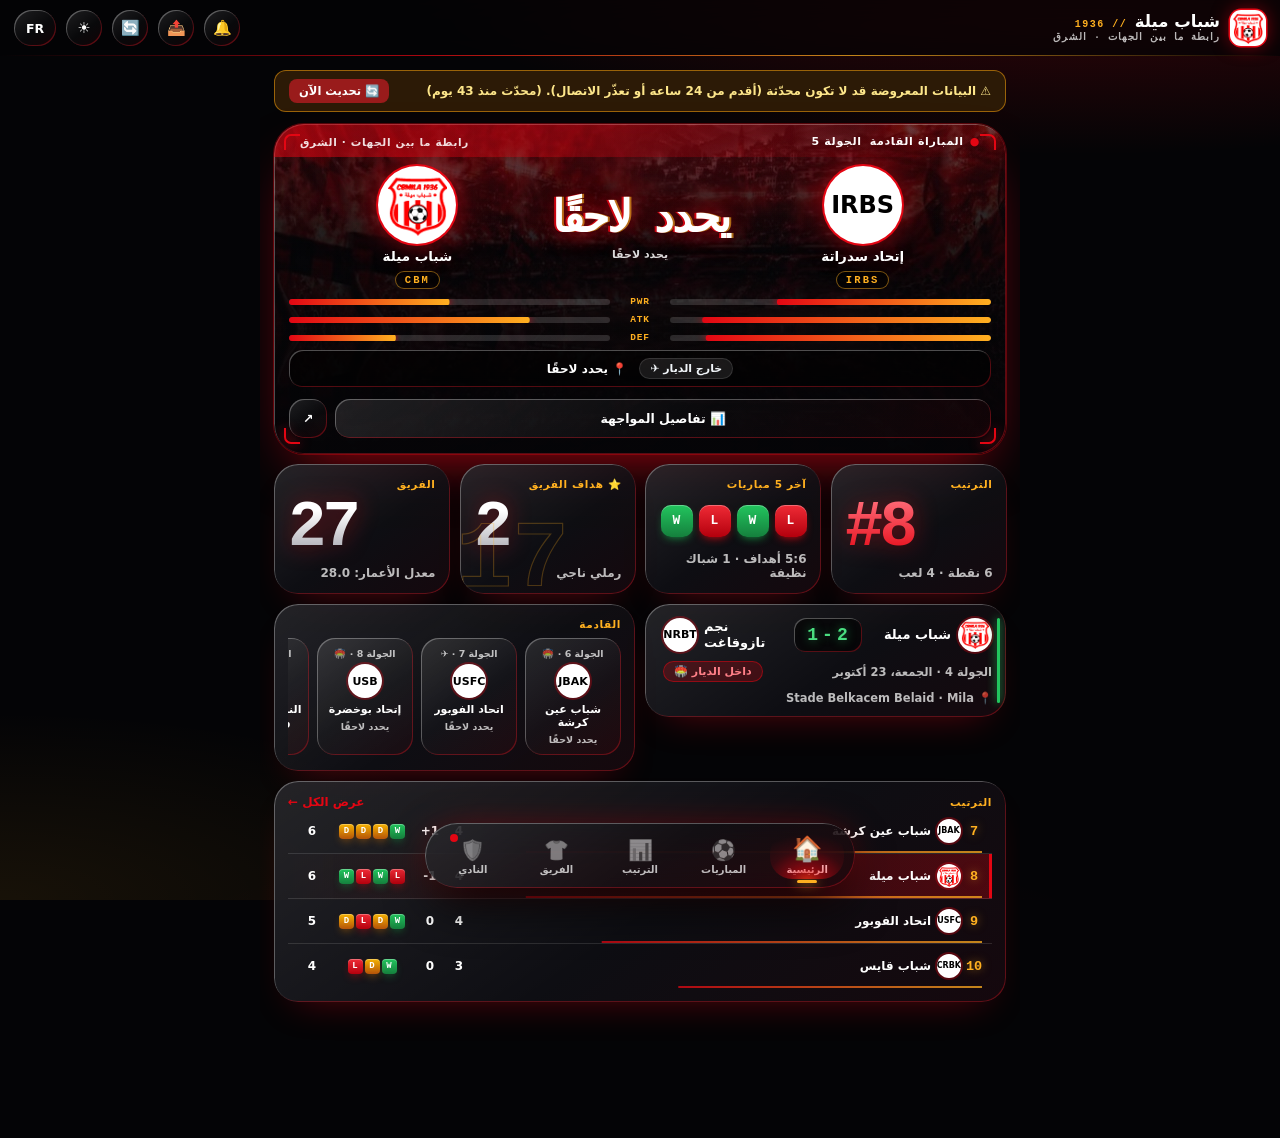
==== commit c7965d34: "Add files via upload" ====
--- a/index.html
+++ b/index.html
@@ -66,6 +66,13 @@
   <button class="pill ic" id="theme" type="button" aria-label="تبديل السمة">☀️</button>
   <button class="pill" id="lang" type="button" aria-label="تغيير اللغة">FR</button>
 </header>
+<noscript>
+  <div class="noscript-banner" role="alert">
+    <p><strong>شباب بلدية ميلة · CBM Mila 1936</strong> — يتطلب هذا التطبيق تفعيل JavaScript لعرض جدول الترتيب والمباريات وبطاقة المناصر.</p>
+    <p lang="fr" dir="ltr">Cette application nécessite JavaScript pour afficher les matchs et le classement.</p>
+    <p lang="en" dir="ltr">Please enable JavaScript to use the CBM Mila 1936 fan platform.</p>
+  </div>
+</noscript>
 <main id="app" role="main"></main>
 <nav id="nav" role="navigation" aria-label="التنقل الرئيسي"></nav>
 <div class="sheet" id="sheet" role="dialog" aria-modal="true" aria-label="تفاصيل"><div id="sbody"></div></div>
--- a/style.css
+++ b/style.css
@@ -682,3 +682,109 @@
 }
 .nf-list { text-align: start; margin: 12px 0; padding: 12px 14px; border-radius: 16px; background: var(--card2); border: 1px solid var(--line); }
 .nf-list div { display: flex; align-items: center; gap: 8px; padding: 6px 0; font-size: 12.5px; font-weight: 700; color: var(--tx); }
+
+/* ─── Stale Data Banner, Match Status Badges & Noscript (WCAG AA >= 4.5:1 in Dark & Light) ─── */
+.noscript-banner {
+  max-width: 640px;
+  margin: 24px auto;
+  background: #2b090d;
+  color: #ffffff;
+  padding: 18px;
+  border-radius: 14px;
+  text-align: center;
+  font-family: Cairo, Tahoma, sans-serif;
+  border: 2px solid #e30613;
+  line-height: 1.6;
+}
+[data-theme="light"] .noscript-banner {
+  background: #fff1f2;
+  color: #881337;
+  border: 2px solid #be123c;
+}
+.sync-bar {
+  display: flex;
+  align-items: center;
+  justify-content: space-between;
+  gap: 10px;
+  padding: 8px 14px;
+  margin-bottom: 12px;
+  border-radius: 12px;
+  font-size: 12px;
+  font-weight: 700;
+}
+.sync-bar.ok {
+  background: #0b2919;
+  border: 1px solid rgba(34, 197, 94, 0.45);
+  color: #86efac;
+}
+[data-theme="light"] .sync-bar.ok {
+  background: #ecfdf5;
+  border: 1px solid #16a34a;
+  color: #065f46;
+}
+.sync-bar.stale {
+  background: #2c1a06;
+  border: 1px solid rgba(245, 158, 11, 0.55);
+  color: #fde68a;
+}
+[data-theme="light"] .sync-bar.stale {
+  background: #fffbeb;
+  border: 1px solid #d97706;
+  color: #78350f;
+}
+.btn-mini {
+  background: #991b1b;
+  color: #ffffff;
+  border: none;
+  border-radius: 8px;
+  padding: 5px 10px;
+  font-family: inherit;
+  font-size: 11.5px;
+  font-weight: 800;
+  cursor: pointer;
+}
+.tag.live-b {
+  background: #3b0a11;
+  border-color: #ef4444;
+  color: #fecaca;
+  animation: pulse-live 1.4s infinite ease-in-out;
+}
+[data-theme="light"] .tag.live-b {
+  background: #fef2f2;
+  border-color: #dc2626;
+  color: #991b1b;
+}
+.tag.post-b {
+  background: #2e1c05;
+  border-color: #f59e0b;
+  color: #fde68a;
+}
+[data-theme="light"] .tag.post-b {
+  background: #fffbeb;
+  border-color: #d97706;
+  color: #92400e;
+}
+.tag.resch-b {
+  background: #082438;
+  border-color: #38bdf8;
+  color: #bae6fd;
+}
+[data-theme="light"] .tag.resch-b {
+  background: #f0f9ff;
+  border-color: #0284c7;
+  color: #075985;
+}
+.tag.closed-b {
+  background: #2a0a10;
+  border-color: #f87171;
+  color: #fecaca;
+}
+[data-theme="light"] .tag.closed-b {
+  background: #fef2f2;
+  border-color: #b91c1c;
+  color: #7f1d1d;
+}
+@keyframes pulse-live {
+  0%, 100% { opacity: 1; }
+  50% { opacity: 0.72; }
+}
